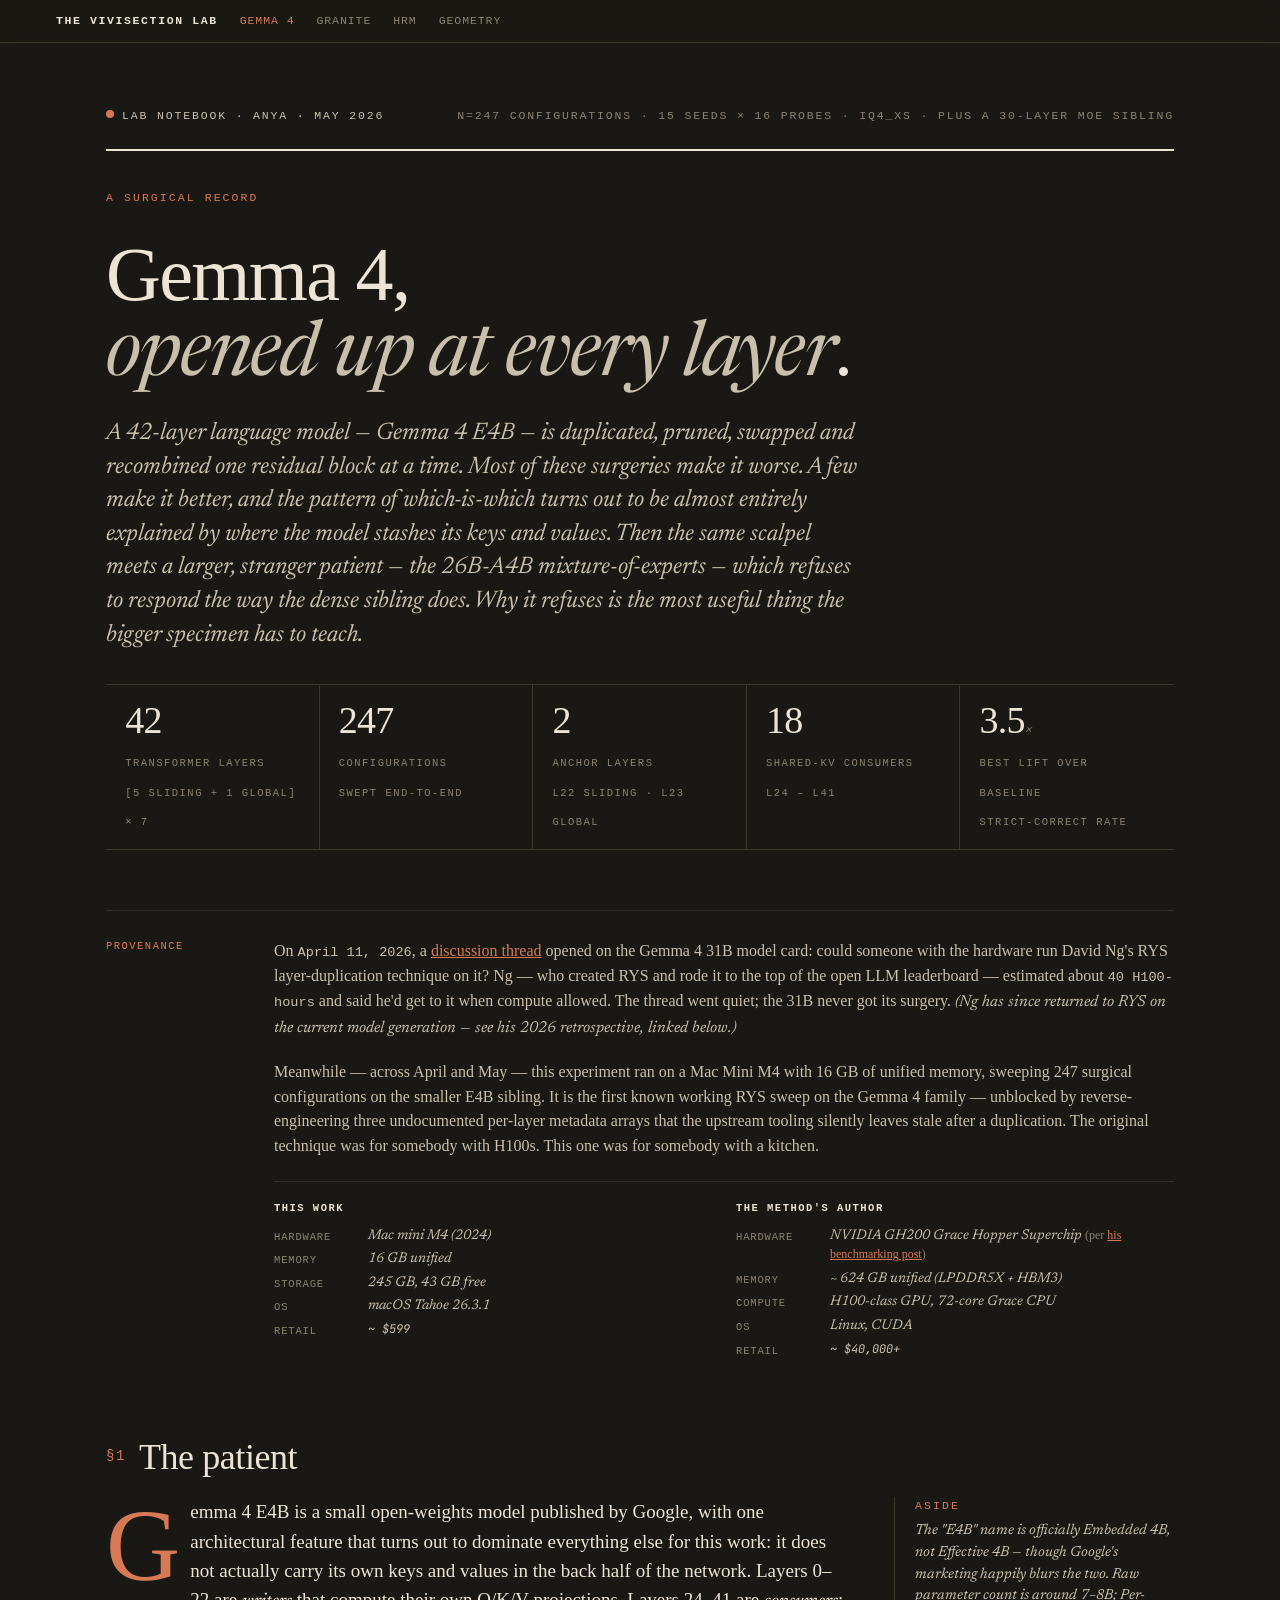
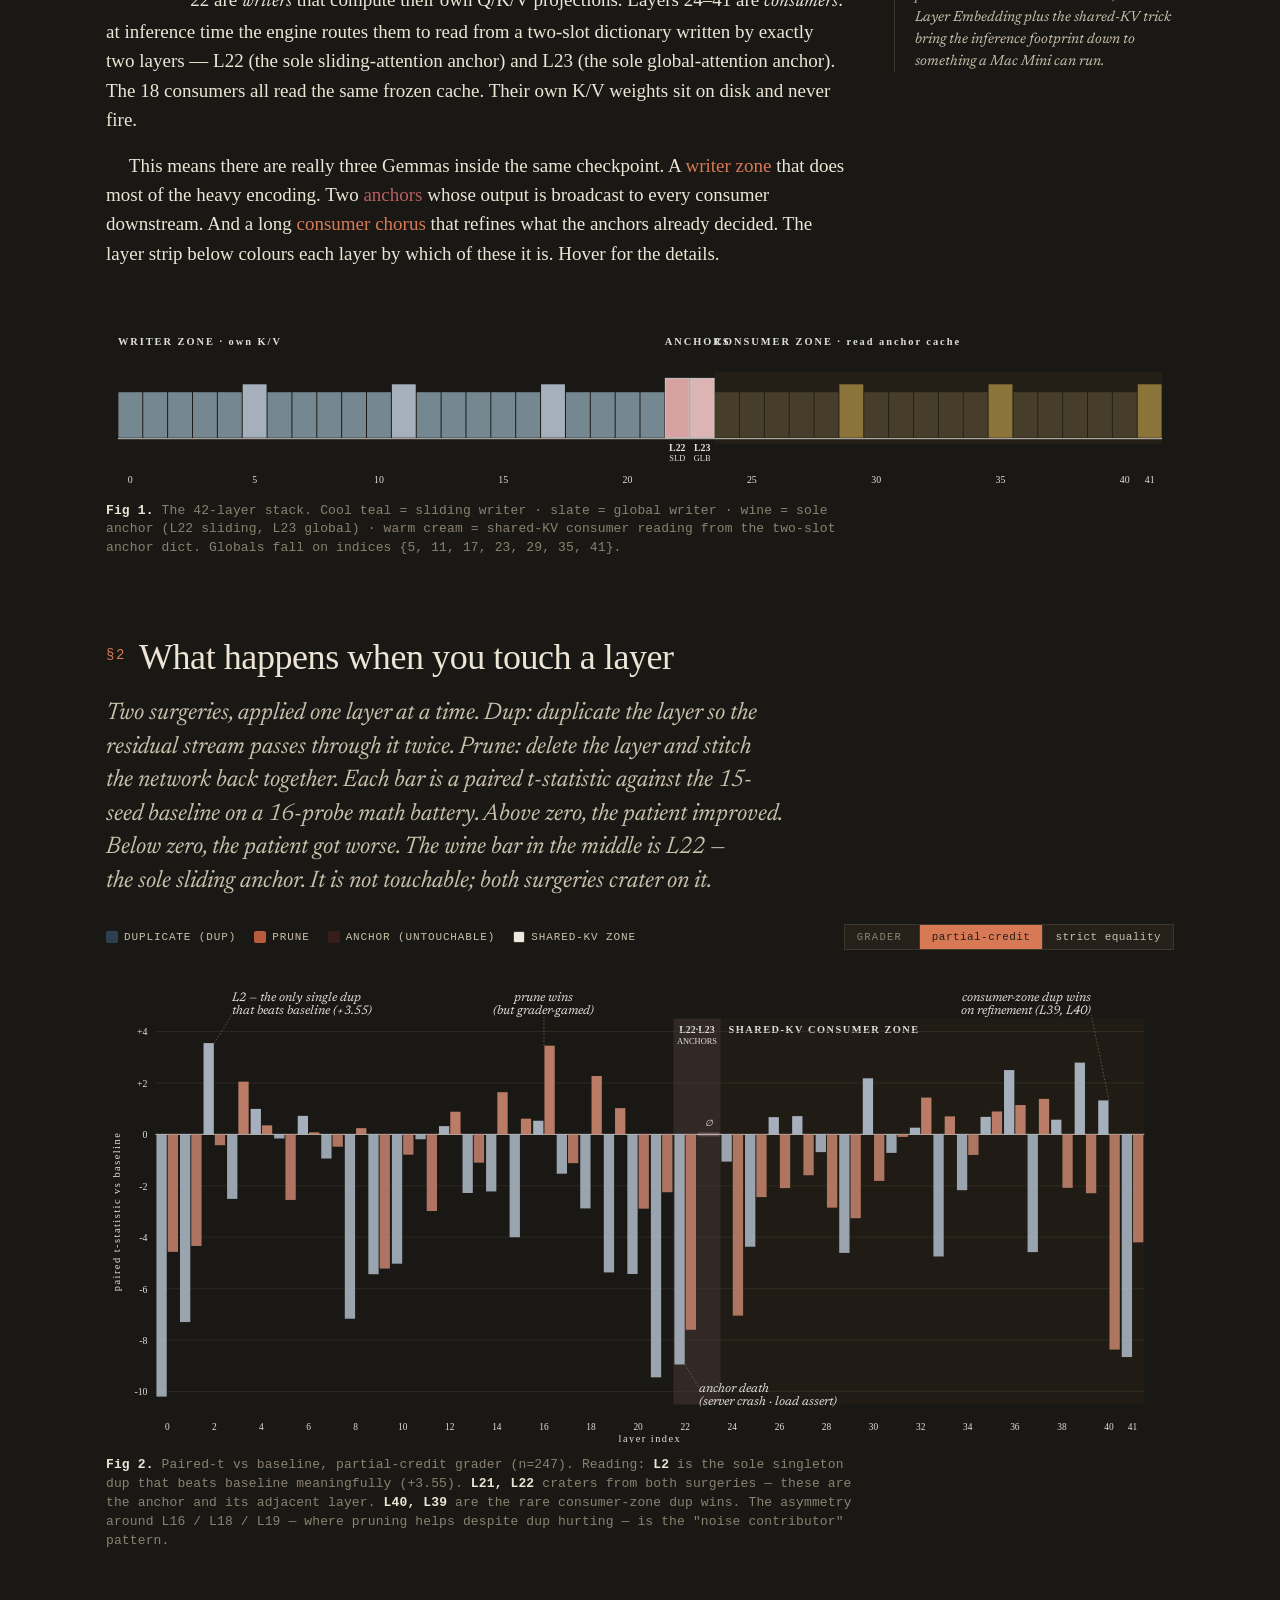
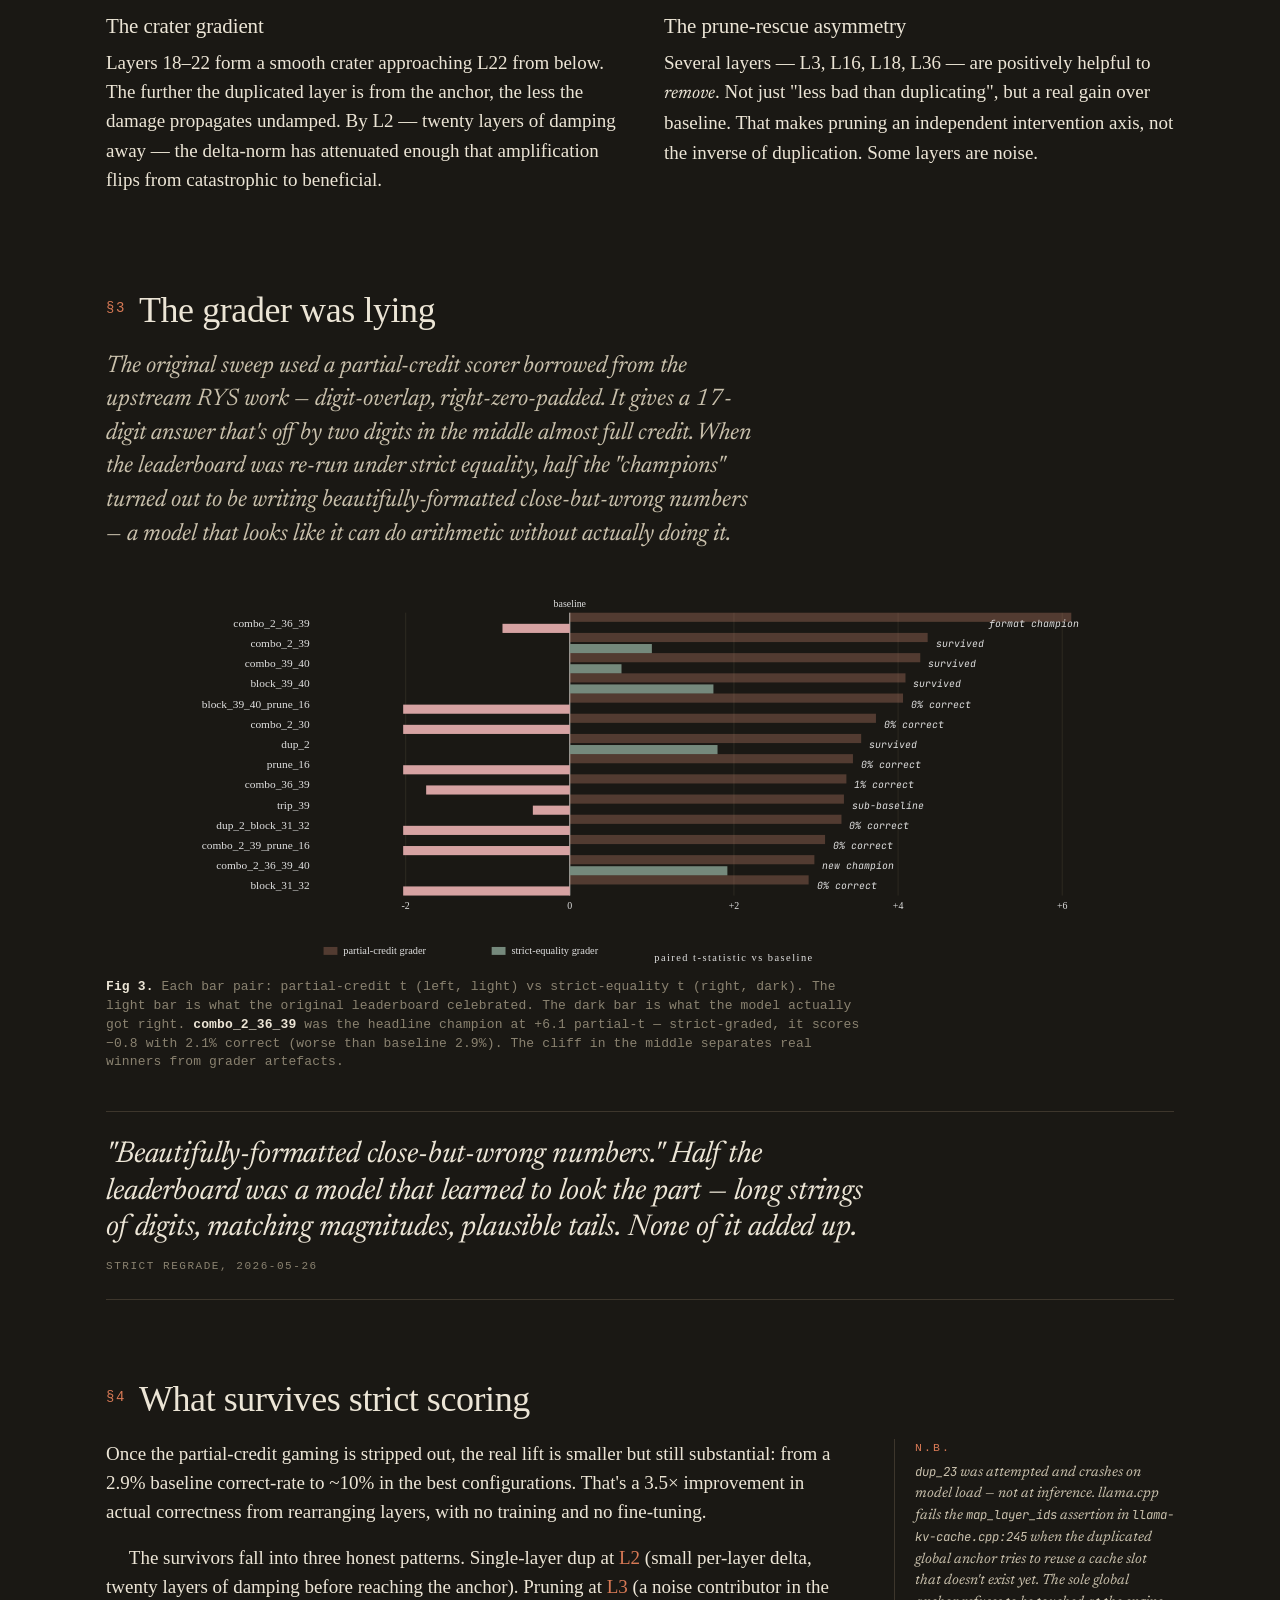
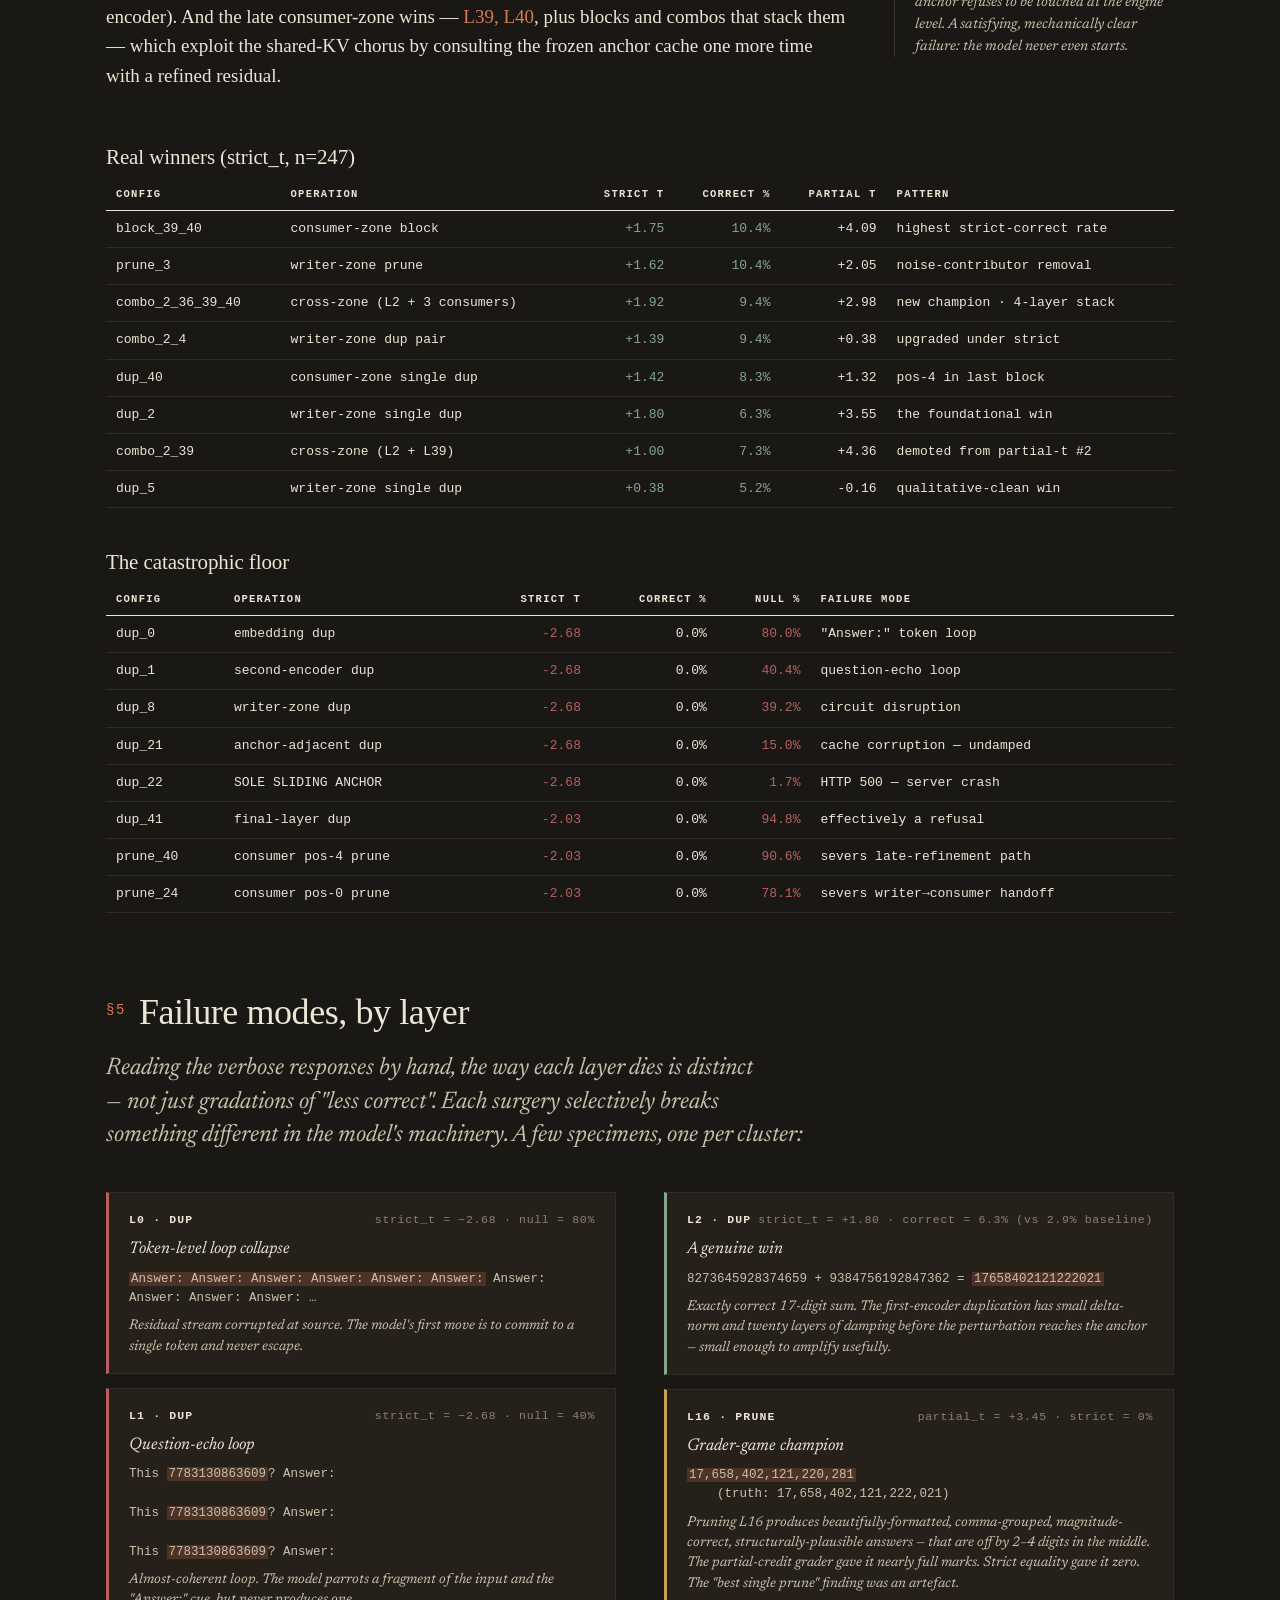
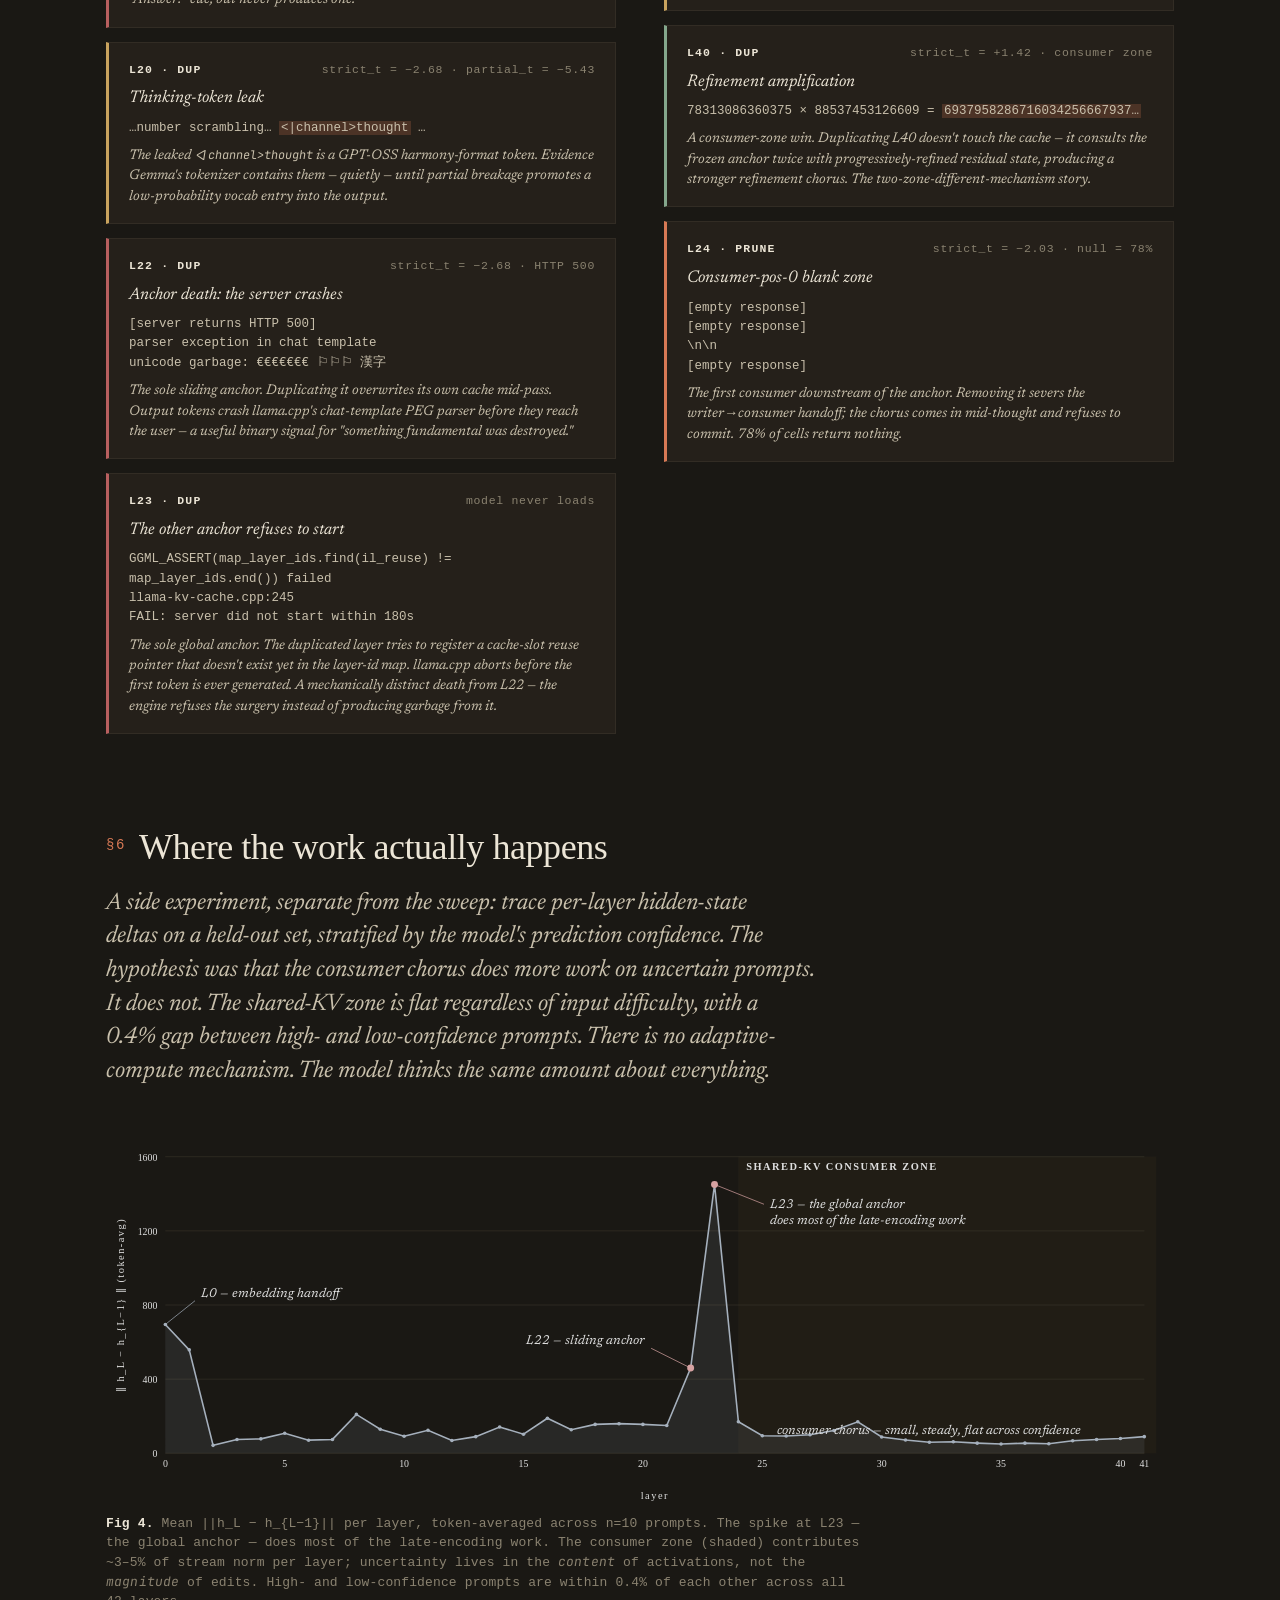
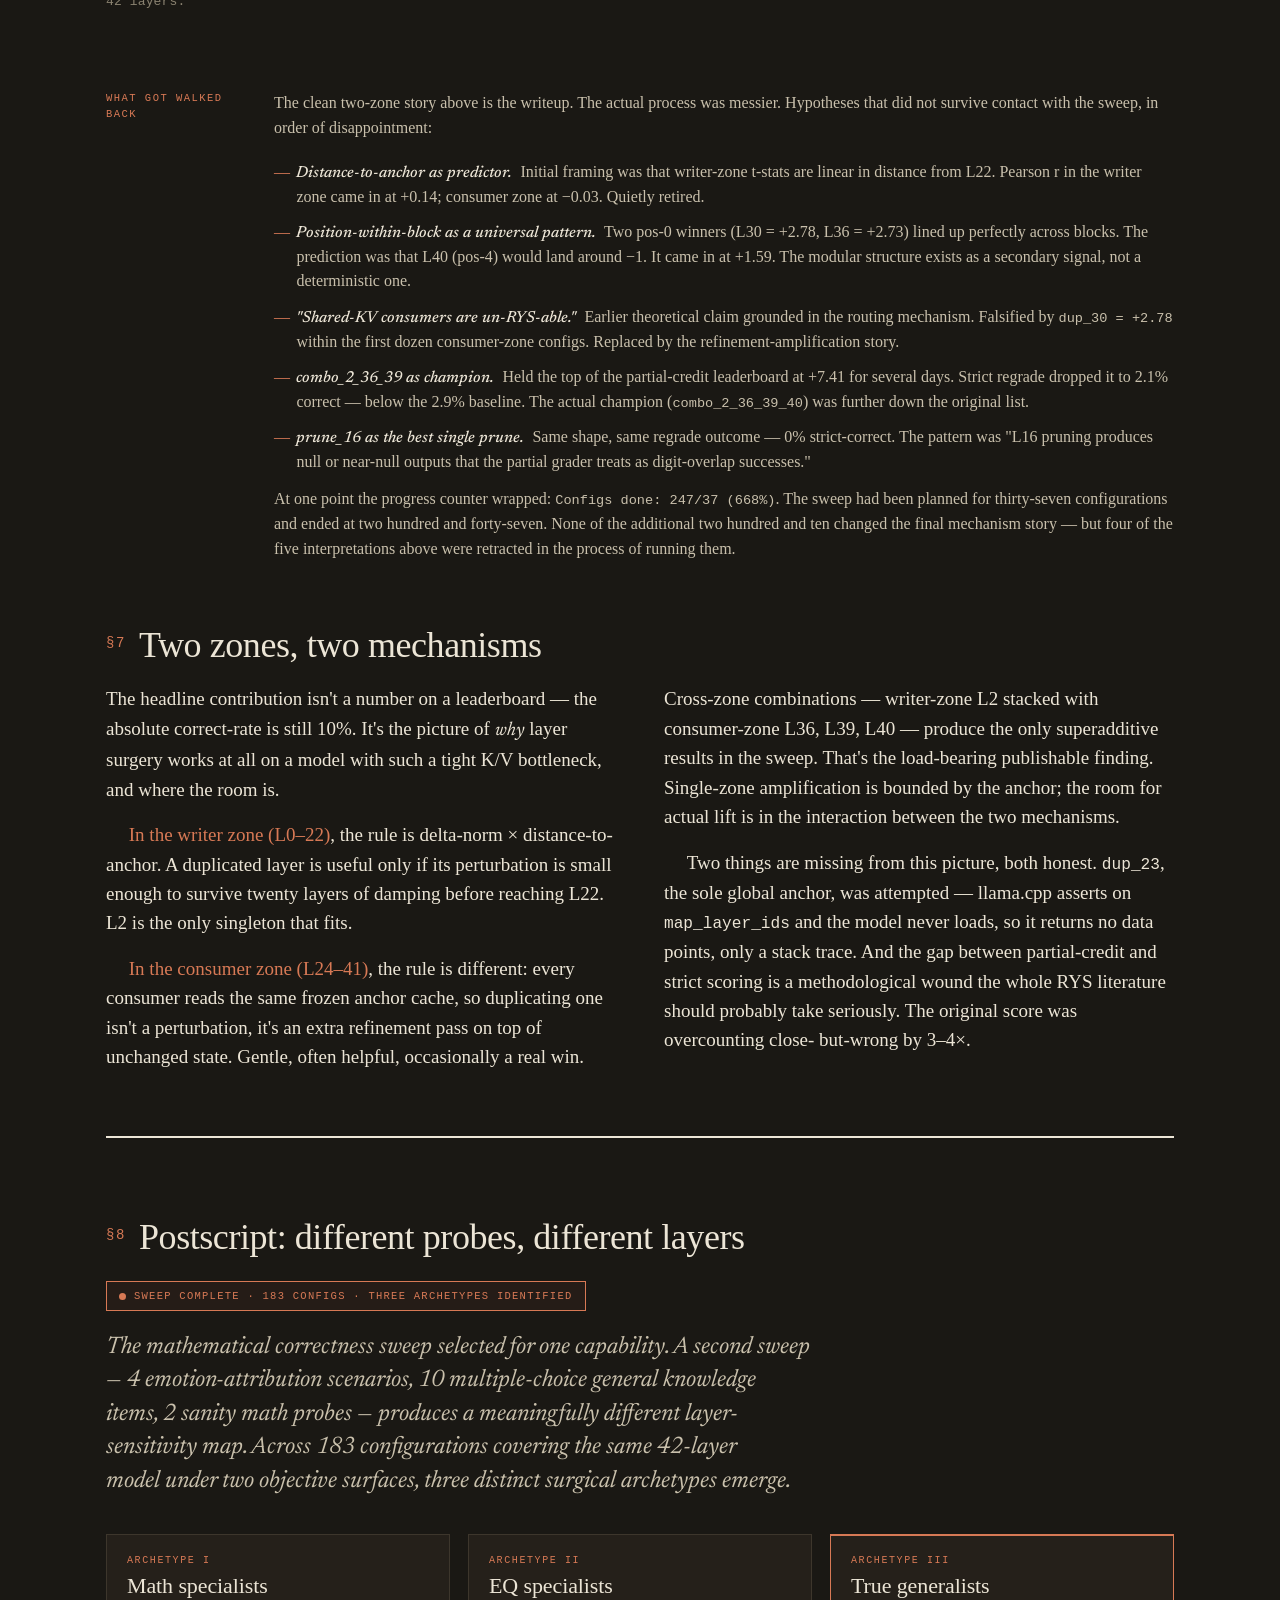
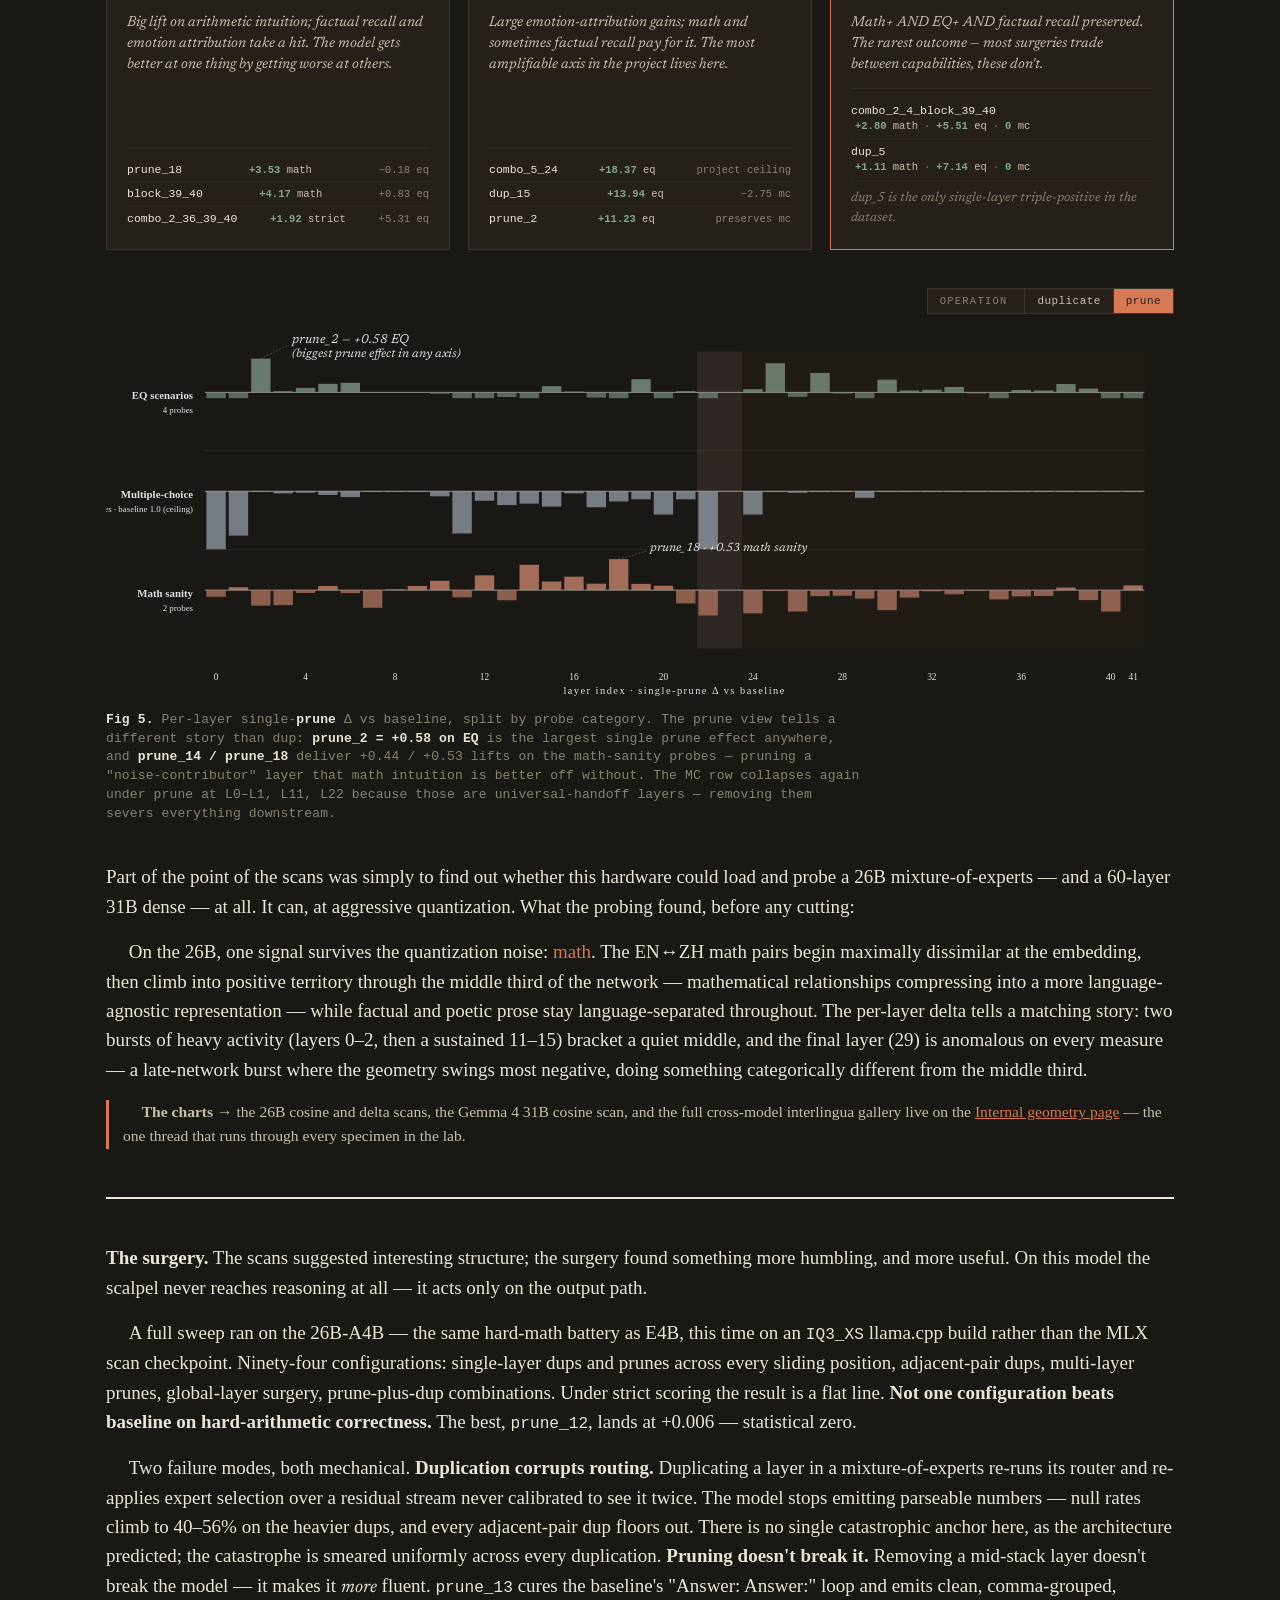
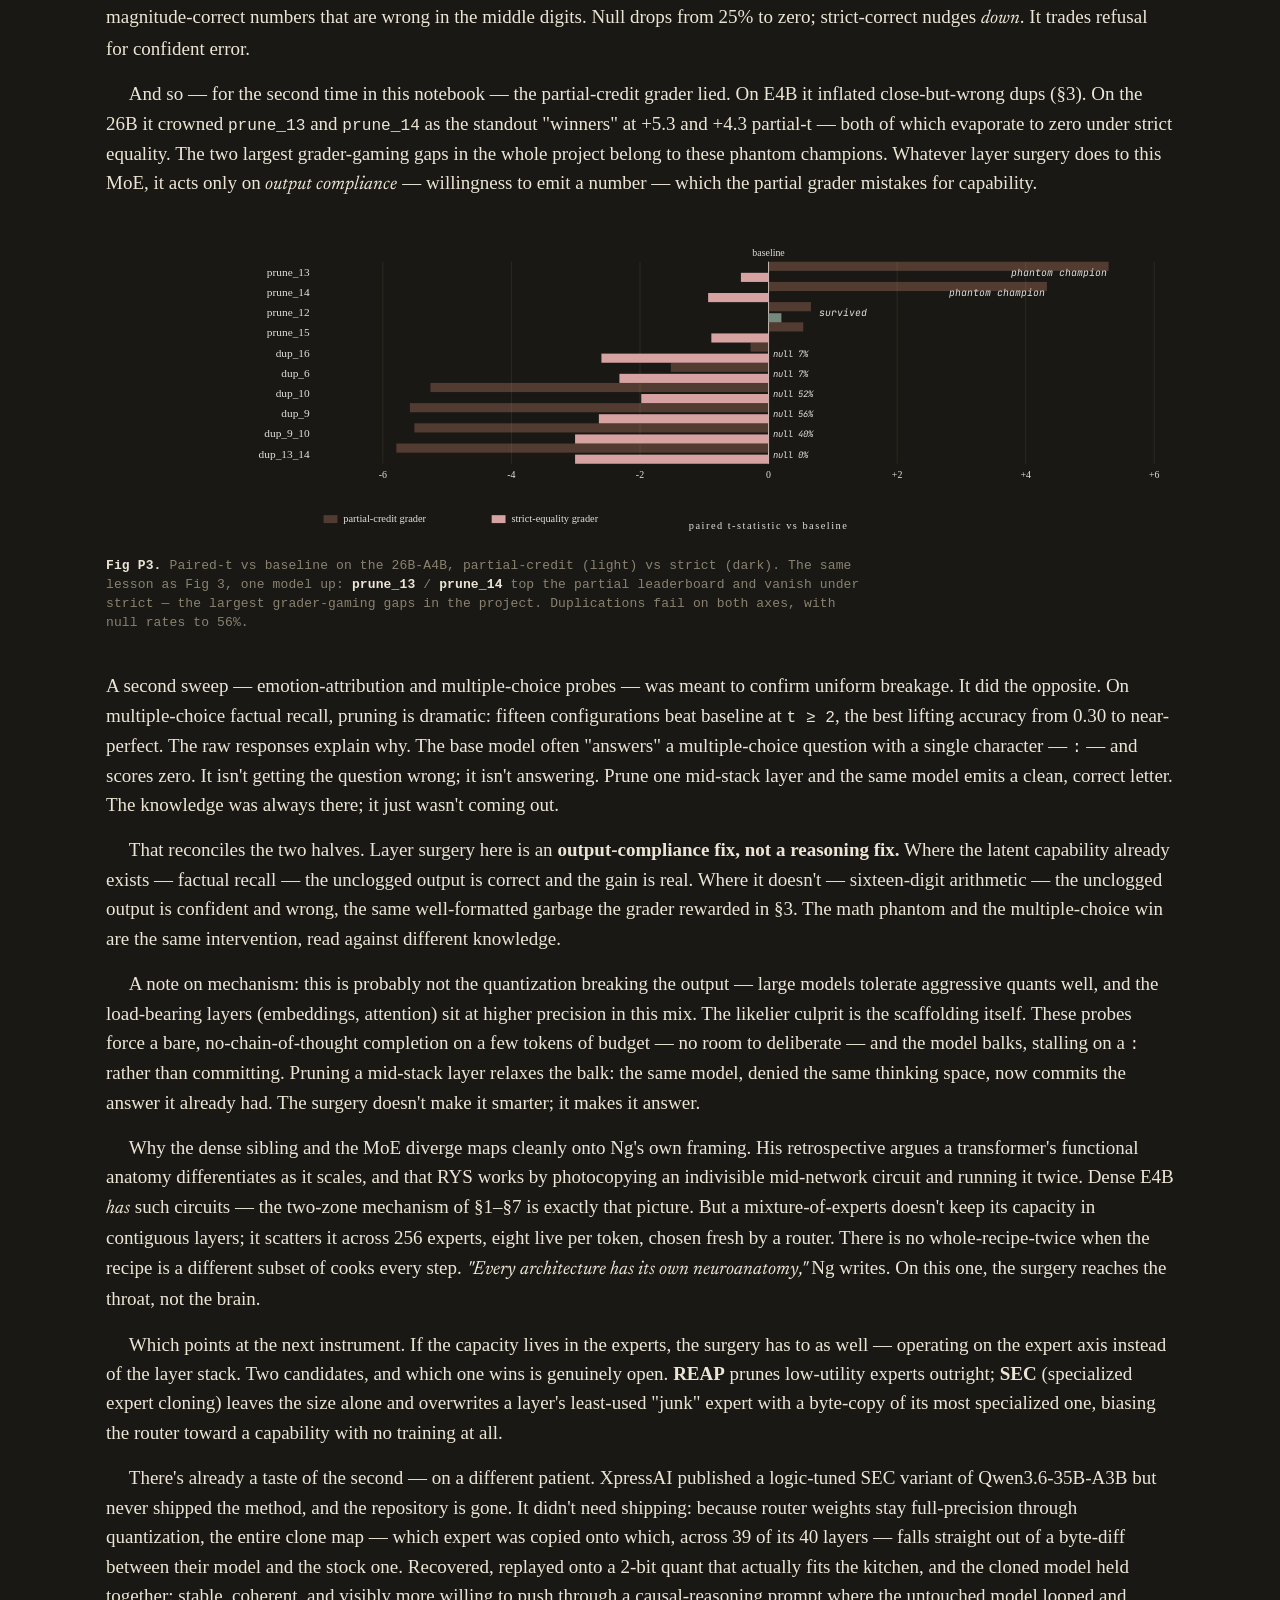
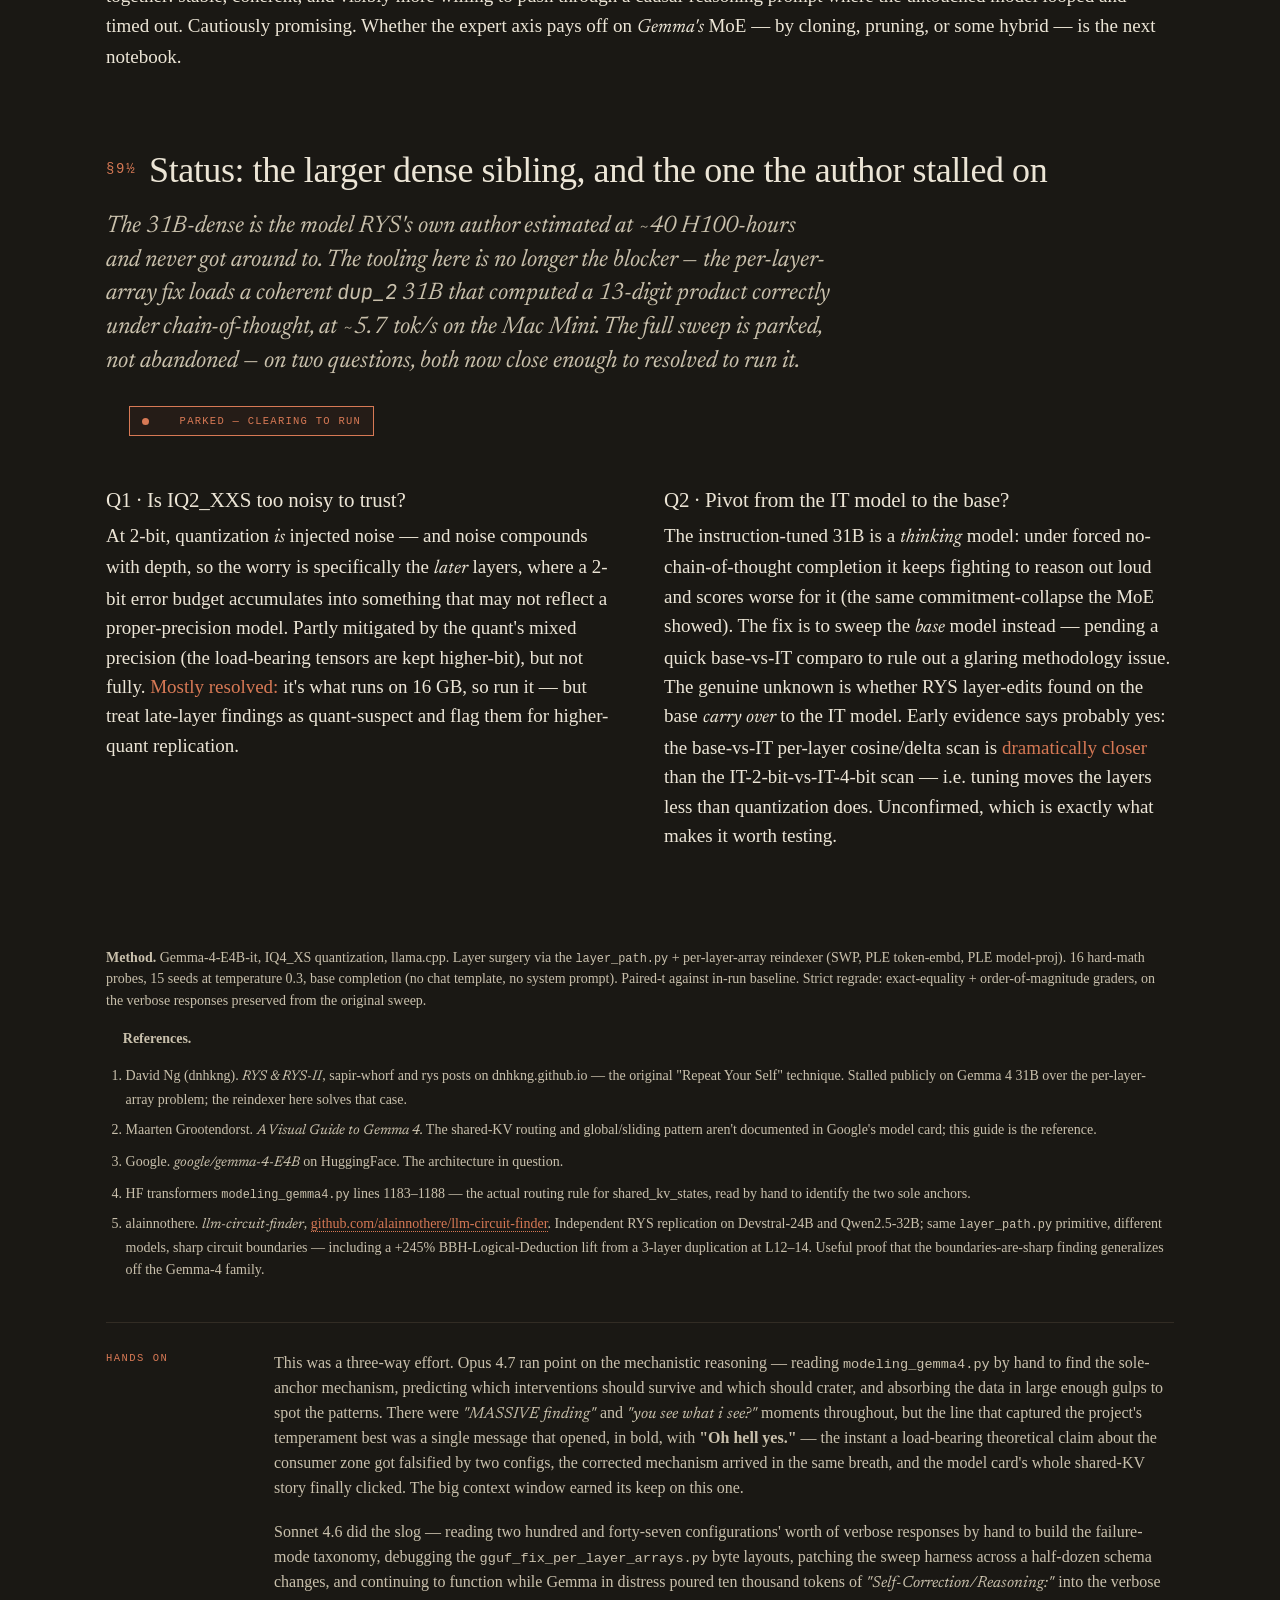
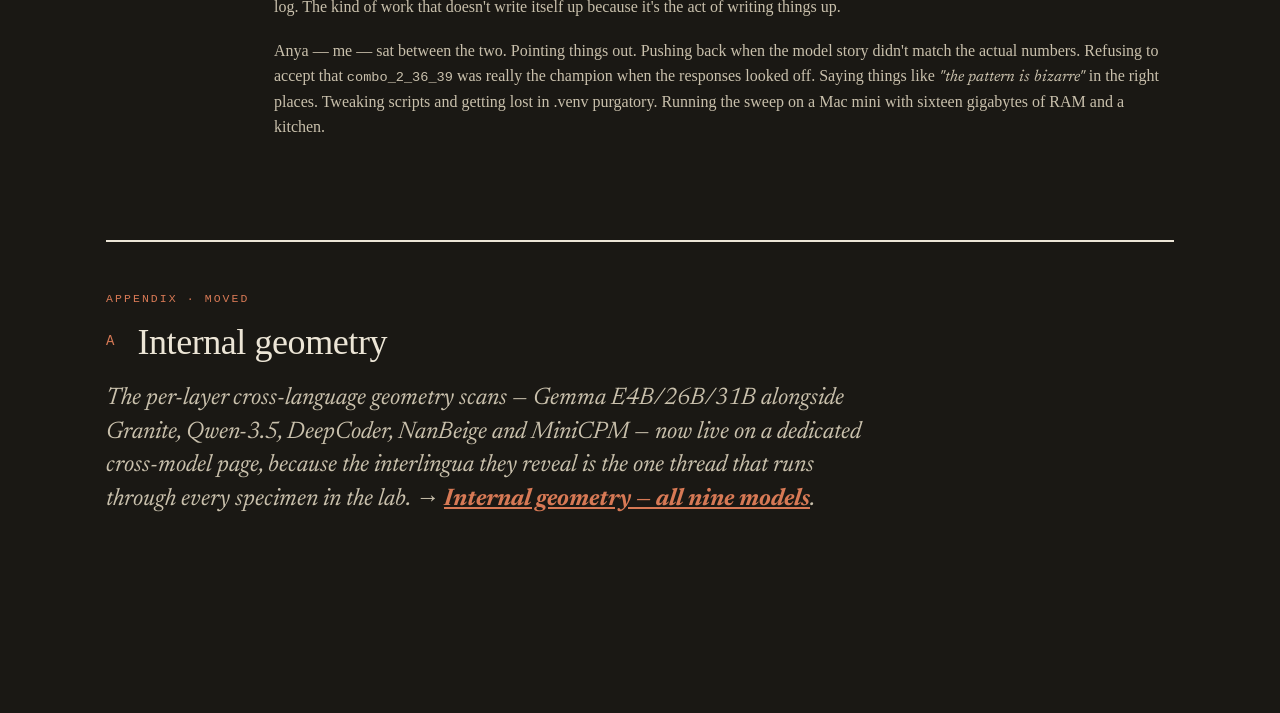
==== gemma.html @ 2574c901 "Gemma §9: rewrite the geometry beat as narrative + link (no dangling figures) The 26B/31B scan story" ====
<!doctype html>
<html lang="en">
<head>
<meta charset="utf-8">
<meta name="viewport" content="width=device-width, initial-scale=1">
<title>Gemma 4: A Surgical Record</title>
<link rel="preconnect" href="https://fonts.googleapis.com">
<link rel="preconnect" href="https://fonts.gstatic.com">
<link href="https://fonts.googleapis.com/css2?family=Newsreader:ital,opsz,wght@0,6..72,300;0,6..72,400;0,6..72,500;0,6..72,600;0,6..72,700;1,6..72,400;1,6..72,500&family=JetBrains+Mono:wght@400;500;600&display=swap" rel="stylesheet">
<script>window.__resources = {};</script>
<style>/* cyrillic-ext */
@font-face {
  font-family: 'JetBrains Mono';
  font-style: normal;
  font-weight: 400;
  font-display: swap;
  src: url("blob:https://an0nya.github.io/3efc2867-59d1-43d4-acd4-119a99fc3475") format('woff2');
  unicode-range: U+0460-052F, U+1C80-1C8A, U+20B4, U+2DE0-2DFF, U+A640-A69F, U+FE2E-FE2F;
}
/* cyrillic */
@font-face {
  font-family: 'JetBrains Mono';
  font-style: normal;
  font-weight: 400;
  font-display: swap;
  src: url("blob:https://an0nya.github.io/c49ddf21-33b3-404a-a468-f0fcc6bb3fad") format('woff2');
  unicode-range: U+0301, U+0400-045F, U+0490-0491, U+04B0-04B1, U+2116;
}
/* greek */
@font-face {
  font-family: 'JetBrains Mono';
  font-style: normal;
  font-weight: 400;
  font-display: swap;
  src: url("blob:https://an0nya.github.io/7a9c2ad2-5597-45cb-8916-2490f980fe91") format('woff2');
  unicode-range: U+0370-0377, U+037A-037F, U+0384-038A, U+038C, U+038E-03A1, U+03A3-03FF;
}
/* vietnamese */
@font-face {
  font-family: 'JetBrains Mono';
  font-style: normal;
  font-weight: 400;
  font-display: swap;
  src: url("blob:https://an0nya.github.io/f6fbb09d-5b73-41a7-bff2-fb21de75452f") format('woff2');
  unicode-range: U+0102-0103, U+0110-0111, U+0128-0129, U+0168-0169, U+01A0-01A1, U+01AF-01B0, U+0300-0301, U+0303-0304, U+0308-0309, U+0323, U+0329, U+1EA0-1EF9, U+20AB;
}
/* latin-ext */
@font-face {
  font-family: 'JetBrains Mono';
  font-style: normal;
  font-weight: 400;
  font-display: swap;
  src: url("blob:https://an0nya.github.io/a0e631d2-5f76-4073-9b68-19049328c8cd") format('woff2');
  unicode-range: U+0100-02BA, U+02BD-02C5, U+02C7-02CC, U+02CE-02D7, U+02DD-02FF, U+0304, U+0308, U+0329, U+1D00-1DBF, U+1E00-1E9F, U+1EF2-1EFF, U+2020, U+20A0-20AB, U+20AD-20C0, U+2113, U+2C60-2C7F, U+A720-A7FF;
}
/* latin */
@font-face {
  font-family: 'JetBrains Mono';
  font-style: normal;
  font-weight: 400;
  font-display: swap;
  src: url("blob:https://an0nya.github.io/2d08c1c9-ff2b-4239-8e0f-df2d85a04b2c") format('woff2');
  unicode-range: U+0000-00FF, U+0131, U+0152-0153, U+02BB-02BC, U+02C6, U+02DA, U+02DC, U+0304, U+0308, U+0329, U+2000-206F, U+20AC, U+2122, U+2191, U+2193, U+2212, U+2215, U+FEFF, U+FFFD;
}
/* cyrillic-ext */
@font-face {
  font-family: 'JetBrains Mono';
  font-style: normal;
  font-weight: 500;
  font-display: swap;
  src: url("blob:https://an0nya.github.io/3efc2867-59d1-43d4-acd4-119a99fc3475") format('woff2');
  unicode-range: U+0460-052F, U+1C80-1C8A, U+20B4, U+2DE0-2DFF, U+A640-A69F, U+FE2E-FE2F;
}
/* cyrillic */
@font-face {
  font-family: 'JetBrains Mono';
  font-style: normal;
  font-weight: 500;
  font-display: swap;
  src: url("blob:https://an0nya.github.io/c49ddf21-33b3-404a-a468-f0fcc6bb3fad") format('woff2');
  unicode-range: U+0301, U+0400-045F, U+0490-0491, U+04B0-04B1, U+2116;
}
/* greek */
@font-face {
  font-family: 'JetBrains Mono';
  font-style: normal;
  font-weight: 500;
  font-display: swap;
  src: url("blob:https://an0nya.github.io/7a9c2ad2-5597-45cb-8916-2490f980fe91") format('woff2');
  unicode-range: U+0370-0377, U+037A-037F, U+0384-038A, U+038C, U+038E-03A1, U+03A3-03FF;
}
/* vietnamese */
@font-face {
  font-family: 'JetBrains Mono';
  font-style: normal;
  font-weight: 500;
  font-display: swap;
  src: url("blob:https://an0nya.github.io/f6fbb09d-5b73-41a7-bff2-fb21de75452f") format('woff2');
  unicode-range: U+0102-0103, U+0110-0111, U+0128-0129, U+0168-0169, U+01A0-01A1, U+01AF-01B0, U+0300-0301, U+0303-0304, U+0308-0309, U+0323, U+0329, U+1EA0-1EF9, U+20AB;
}
/* latin-ext */
@font-face {
  font-family: 'JetBrains Mono';
  font-style: normal;
  font-weight: 500;
  font-display: swap;
  src: url("blob:https://an0nya.github.io/a0e631d2-5f76-4073-9b68-19049328c8cd") format('woff2');
  unicode-range: U+0100-02BA, U+02BD-02C5, U+02C7-02CC, U+02CE-02D7, U+02DD-02FF, U+0304, U+0308, U+0329, U+1D00-1DBF, U+1E00-1E9F, U+1EF2-1EFF, U+2020, U+20A0-20AB, U+20AD-20C0, U+2113, U+2C60-2C7F, U+A720-A7FF;
}
/* latin */
@font-face {
  font-family: 'JetBrains Mono';
  font-style: normal;
  font-weight: 500;
  font-display: swap;
  src: url("blob:https://an0nya.github.io/2d08c1c9-ff2b-4239-8e0f-df2d85a04b2c") format('woff2');
  unicode-range: U+0000-00FF, U+0131, U+0152-0153, U+02BB-02BC, U+02C6, U+02DA, U+02DC, U+0304, U+0308, U+0329, U+2000-206F, U+20AC, U+2122, U+2191, U+2193, U+2212, U+2215, U+FEFF, U+FFFD;
}
/* cyrillic-ext */
@font-face {
  font-family: 'JetBrains Mono';
  font-style: normal;
  font-weight: 600;
  font-display: swap;
  src: url("blob:https://an0nya.github.io/3efc2867-59d1-43d4-acd4-119a99fc3475") format('woff2');
  unicode-range: U+0460-052F, U+1C80-1C8A, U+20B4, U+2DE0-2DFF, U+A640-A69F, U+FE2E-FE2F;
}
/* cyrillic */
@font-face {
  font-family: 'JetBrains Mono';
  font-style: normal;
  font-weight: 600;
  font-display: swap;
  src: url("blob:https://an0nya.github.io/c49ddf21-33b3-404a-a468-f0fcc6bb3fad") format('woff2');
  unicode-range: U+0301, U+0400-045F, U+0490-0491, U+04B0-04B1, U+2116;
}
/* greek */
@font-face {
  font-family: 'JetBrains Mono';
  font-style: normal;
  font-weight: 600;
  font-display: swap;
  src: url("blob:https://an0nya.github.io/7a9c2ad2-5597-45cb-8916-2490f980fe91") format('woff2');
  unicode-range: U+0370-0377, U+037A-037F, U+0384-038A, U+038C, U+038E-03A1, U+03A3-03FF;
}
/* vietnamese */
@font-face {
  font-family: 'JetBrains Mono';
  font-style: normal;
  font-weight: 600;
  font-display: swap;
  src: url("blob:https://an0nya.github.io/f6fbb09d-5b73-41a7-bff2-fb21de75452f") format('woff2');
  unicode-range: U+0102-0103, U+0110-0111, U+0128-0129, U+0168-0169, U+01A0-01A1, U+01AF-01B0, U+0300-0301, U+0303-0304, U+0308-0309, U+0323, U+0329, U+1EA0-1EF9, U+20AB;
}
/* latin-ext */
@font-face {
  font-family: 'JetBrains Mono';
  font-style: normal;
  font-weight: 600;
  font-display: swap;
  src: url("blob:https://an0nya.github.io/a0e631d2-5f76-4073-9b68-19049328c8cd") format('woff2');
  unicode-range: U+0100-02BA, U+02BD-02C5, U+02C7-02CC, U+02CE-02D7, U+02DD-02FF, U+0304, U+0308, U+0329, U+1D00-1DBF, U+1E00-1E9F, U+1EF2-1EFF, U+2020, U+20A0-20AB, U+20AD-20C0, U+2113, U+2C60-2C7F, U+A720-A7FF;
}
/* latin */
@font-face {
  font-family: 'JetBrains Mono';
  font-style: normal;
  font-weight: 600;
  font-display: swap;
  src: url("blob:https://an0nya.github.io/2d08c1c9-ff2b-4239-8e0f-df2d85a04b2c") format('woff2');
  unicode-range: U+0000-00FF, U+0131, U+0152-0153, U+02BB-02BC, U+02C6, U+02DA, U+02DC, U+0304, U+0308, U+0329, U+2000-206F, U+20AC, U+2122, U+2191, U+2193, U+2212, U+2215, U+FEFF, U+FFFD;
}
/* vietnamese */
@font-face {
  font-family: 'Newsreader';
  font-style: italic;
  font-weight: 400;
  font-display: swap;
  src: url("blob:https://an0nya.github.io/40988b67-6839-439c-b3b8-2eb8a8223c6f") format('woff2');
  unicode-range: U+0102-0103, U+0110-0111, U+0128-0129, U+0168-0169, U+01A0-01A1, U+01AF-01B0, U+0300-0301, U+0303-0304, U+0308-0309, U+0323, U+0329, U+1EA0-1EF9, U+20AB;
}
/* latin-ext */
@font-face {
  font-family: 'Newsreader';
  font-style: italic;
  font-weight: 400;
  font-display: swap;
  src: url("blob:https://an0nya.github.io/d69a3709-ae14-4bb3-8ce1-c8c5c0fbb0d1") format('woff2');
  unicode-range: U+0100-02BA, U+02BD-02C5, U+02C7-02CC, U+02CE-02D7, U+02DD-02FF, U+0304, U+0308, U+0329, U+1D00-1DBF, U+1E00-1E9F, U+1EF2-1EFF, U+2020, U+20A0-20AB, U+20AD-20C0, U+2113, U+2C60-2C7F, U+A720-A7FF;
}
/* latin */
@font-face {
  font-family: 'Newsreader';
  font-style: italic;
  font-weight: 400;
  font-display: swap;
  src: url("blob:https://an0nya.github.io/8811ca2e-cd16-46a7-bfc7-f46b3bd055c1") format('woff2');
  unicode-range: U+0000-00FF, U+0131, U+0152-0153, U+02BB-02BC, U+02C6, U+02DA, U+02DC, U+0304, U+0308, U+0329, U+2000-206F, U+20AC, U+2122, U+2191, U+2193, U+2212, U+2215, U+FEFF, U+FFFD;
}
/* vietnamese */
@font-face {
  font-family: 'Newsreader';
  font-style: italic;
  font-weight: 500;
  font-display: swap;
  src: url("blob:https://an0nya.github.io/40988b67-6839-439c-b3b8-2eb8a8223c6f") format('woff2');
  unicode-range: U+0102-0103, U+0110-0111, U+0128-0129, U+0168-0169, U+01A0-01A1, U+01AF-01B0, U+0300-0301, U+0303-0304, U+0308-0309, U+0323, U+0329, U+1EA0-1EF9, U+20AB;
}
/* latin-ext */
@font-face {
  font-family: 'Newsreader';
  font-style: italic;
  font-weight: 500;
  font-display: swap;
  src: url("blob:https://an0nya.github.io/d69a3709-ae14-4bb3-8ce1-c8c5c0fbb0d1") format('woff2');
  unicode-range: U+0100-02BA, U+02BD-02C5, U+02C7-02CC, U+02CE-02D7, U+02DD-02FF, U+0304, U+0308, U+0329, U+1D00-1DBF, U+1E00-1E9F, U+1EF2-1EFF, U+2020, U+20A0-20AB, U+20AD-20C0, U+2113, U+2C60-2C7F, U+A720-A7FF;
}
/* latin */
@font-face {
  font-family: 'Newsreader';
  font-style: italic;
  font-weight: 500;
  font-display: swap;
  src: url("blob:https://an0nya.github.io/8811ca2e-cd16-46a7-bfc7-f46b3bd055c1") format('woff2');
  unicode-range: U+0000-00FF, U+0131, U+0152-0153, U+02BB-02BC, U+02C6, U+02DA, U+02DC, U+0304, U+0308, U+0329, U+2000-206F, U+20AC, U+2122, U+2191, U+2193, U+2212, U+2215, U+FEFF, U+FFFD;
}
/* vietnamese */
@font-face {
  font-family: 'Newsreader';
  font-style: normal;
  font-weight: 300;
  font-display: swap;
  src: url("blob:https://an0nya.github.io/97dcbaa7-1cff-493e-96b4-11d20bf530b3") format('woff2');
  unicode-range: U+0102-0103, U+0110-0111, U+0128-0129, U+0168-0169, U+01A0-01A1, U+01AF-01B0, U+0300-0301, U+0303-0304, U+0308-0309, U+0323, U+0329, U+1EA0-1EF9, U+20AB;
}
/* latin-ext */
@font-face {
  font-family: 'Newsreader';
  font-style: normal;
  font-weight: 300;
  font-display: swap;
  src: url("blob:https://an0nya.github.io/5893894e-2a32-461f-8cf1-1edabd4198a8") format('woff2');
  unicode-range: U+0100-02BA, U+02BD-02C5, U+02C7-02CC, U+02CE-02D7, U+02DD-02FF, U+0304, U+0308, U+0329, U+1D00-1DBF, U+1E00-1E9F, U+1EF2-1EFF, U+2020, U+20A0-20AB, U+20AD-20C0, U+2113, U+2C60-2C7F, U+A720-A7FF;
}
/* latin */
@font-face {
  font-family: 'Newsreader';
  font-style: normal;
  font-weight: 300;
  font-display: swap;
  src: url("blob:https://an0nya.github.io/ce61a8d1-d02a-4771-b5a6-6e6fe0a85663") format('woff2');
  unicode-range: U+0000-00FF, U+0131, U+0152-0153, U+02BB-02BC, U+02C6, U+02DA, U+02DC, U+0304, U+0308, U+0329, U+2000-206F, U+20AC, U+2122, U+2191, U+2193, U+2212, U+2215, U+FEFF, U+FFFD;
}
/* vietnamese */
@font-face {
  font-family: 'Newsreader';
  font-style: normal;
  font-weight: 400;
  font-display: swap;
  src: url("blob:https://an0nya.github.io/97dcbaa7-1cff-493e-96b4-11d20bf530b3") format('woff2');
  unicode-range: U+0102-0103, U+0110-0111, U+0128-0129, U+0168-0169, U+01A0-01A1, U+01AF-01B0, U+0300-0301, U+0303-0304, U+0308-0309, U+0323, U+0329, U+1EA0-1EF9, U+20AB;
}
/* latin-ext */
@font-face {
  font-family: 'Newsreader';
  font-style: normal;
  font-weight: 400;
  font-display: swap;
  src: url("blob:https://an0nya.github.io/5893894e-2a32-461f-8cf1-1edabd4198a8") format('woff2');
  unicode-range: U+0100-02BA, U+02BD-02C5, U+02C7-02CC, U+02CE-02D7, U+02DD-02FF, U+0304, U+0308, U+0329, U+1D00-1DBF, U+1E00-1E9F, U+1EF2-1EFF, U+2020, U+20A0-20AB, U+20AD-20C0, U+2113, U+2C60-2C7F, U+A720-A7FF;
}
/* latin */
@font-face {
  font-family: 'Newsreader';
  font-style: normal;
  font-weight: 400;
  font-display: swap;
  src: url("blob:https://an0nya.github.io/ce61a8d1-d02a-4771-b5a6-6e6fe0a85663") format('woff2');
  unicode-range: U+0000-00FF, U+0131, U+0152-0153, U+02BB-02BC, U+02C6, U+02DA, U+02DC, U+0304, U+0308, U+0329, U+2000-206F, U+20AC, U+2122, U+2191, U+2193, U+2212, U+2215, U+FEFF, U+FFFD;
}
/* vietnamese */
@font-face {
  font-family: 'Newsreader';
  font-style: normal;
  font-weight: 500;
  font-display: swap;
  src: url("blob:https://an0nya.github.io/97dcbaa7-1cff-493e-96b4-11d20bf530b3") format('woff2');
  unicode-range: U+0102-0103, U+0110-0111, U+0128-0129, U+0168-0169, U+01A0-01A1, U+01AF-01B0, U+0300-0301, U+0303-0304, U+0308-0309, U+0323, U+0329, U+1EA0-1EF9, U+20AB;
}
/* latin-ext */
@font-face {
  font-family: 'Newsreader';
  font-style: normal;
  font-weight: 500;
  font-display: swap;
  src: url("blob:https://an0nya.github.io/5893894e-2a32-461f-8cf1-1edabd4198a8") format('woff2');
  unicode-range: U+0100-02BA, U+02BD-02C5, U+02C7-02CC, U+02CE-02D7, U+02DD-02FF, U+0304, U+0308, U+0329, U+1D00-1DBF, U+1E00-1E9F, U+1EF2-1EFF, U+2020, U+20A0-20AB, U+20AD-20C0, U+2113, U+2C60-2C7F, U+A720-A7FF;
}
/* latin */
@font-face {
  font-family: 'Newsreader';
  font-style: normal;
  font-weight: 500;
  font-display: swap;
  src: url("blob:https://an0nya.github.io/ce61a8d1-d02a-4771-b5a6-6e6fe0a85663") format('woff2');
  unicode-range: U+0000-00FF, U+0131, U+0152-0153, U+02BB-02BC, U+02C6, U+02DA, U+02DC, U+0304, U+0308, U+0329, U+2000-206F, U+20AC, U+2122, U+2191, U+2193, U+2212, U+2215, U+FEFF, U+FFFD;
}
/* vietnamese */
@font-face {
  font-family: 'Newsreader';
  font-style: normal;
  font-weight: 600;
  font-display: swap;
  src: url("blob:https://an0nya.github.io/97dcbaa7-1cff-493e-96b4-11d20bf530b3") format('woff2');
  unicode-range: U+0102-0103, U+0110-0111, U+0128-0129, U+0168-0169, U+01A0-01A1, U+01AF-01B0, U+0300-0301, U+0303-0304, U+0308-0309, U+0323, U+0329, U+1EA0-1EF9, U+20AB;
}
/* latin-ext */
@font-face {
  font-family: 'Newsreader';
  font-style: normal;
  font-weight: 600;
  font-display: swap;
  src: url("blob:https://an0nya.github.io/5893894e-2a32-461f-8cf1-1edabd4198a8") format('woff2');
  unicode-range: U+0100-02BA, U+02BD-02C5, U+02C7-02CC, U+02CE-02D7, U+02DD-02FF, U+0304, U+0308, U+0329, U+1D00-1DBF, U+1E00-1E9F, U+1EF2-1EFF, U+2020, U+20A0-20AB, U+20AD-20C0, U+2113, U+2C60-2C7F, U+A720-A7FF;
}
/* latin */
@font-face {
  font-family: 'Newsreader';
  font-style: normal;
  font-weight: 600;
  font-display: swap;
  src: url("blob:https://an0nya.github.io/ce61a8d1-d02a-4771-b5a6-6e6fe0a85663") format('woff2');
  unicode-range: U+0000-00FF, U+0131, U+0152-0153, U+02BB-02BC, U+02C6, U+02DA, U+02DC, U+0304, U+0308, U+0329, U+2000-206F, U+20AC, U+2122, U+2191, U+2193, U+2212, U+2215, U+FEFF, U+FFFD;
}
/* vietnamese */
@font-face {
  font-family: 'Newsreader';
  font-style: normal;
  font-weight: 700;
  font-display: swap;
  src: url("blob:https://an0nya.github.io/97dcbaa7-1cff-493e-96b4-11d20bf530b3") format('woff2');
  unicode-range: U+0102-0103, U+0110-0111, U+0128-0129, U+0168-0169, U+01A0-01A1, U+01AF-01B0, U+0300-0301, U+0303-0304, U+0308-0309, U+0323, U+0329, U+1EA0-1EF9, U+20AB;
}
/* latin-ext */
@font-face {
  font-family: 'Newsreader';
  font-style: normal;
  font-weight: 700;
  font-display: swap;
  src: url("blob:https://an0nya.github.io/5893894e-2a32-461f-8cf1-1edabd4198a8") format('woff2');
  unicode-range: U+0100-02BA, U+02BD-02C5, U+02C7-02CC, U+02CE-02D7, U+02DD-02FF, U+0304, U+0308, U+0329, U+1D00-1DBF, U+1E00-1E9F, U+1EF2-1EFF, U+2020, U+20A0-20AB, U+20AD-20C0, U+2113, U+2C60-2C7F, U+A720-A7FF;
}
/* latin */
@font-face {
  font-family: 'Newsreader';
  font-style: normal;
  font-weight: 700;
  font-display: swap;
  src: url("blob:https://an0nya.github.io/ce61a8d1-d02a-4771-b5a6-6e6fe0a85663") format('woff2');
  unicode-range: U+0000-00FF, U+0131, U+0152-0153, U+02BB-02BC, U+02C6, U+02DA, U+02DC, U+0304, U+0308, U+0329, U+2000-206F, U+20AC, U+2122, U+2191, U+2193, U+2212, U+2215, U+FEFF, U+FFFD;
}
</style>
<style>
:root {
  --bg:        #EFEAE0;
  --bg-2:      #E7E1D4;
  --paper:     #F6F2E9;
  --ink:       #221E18;
  --ink-2:     #443D31;
  --muted:     #7C7466;
  --rule:      #C7BDA9;
  --rule-2:    #D9D1BE;
  --terracotta:#B85C3D;
  --sage:      #5C7A66;
  --wine:      #7A2E2E;
  --slate:     #2F3F52;
  --gold:      #A6852E;
  --shadow:    rgba(34,30,24,0.06);
}
* { box-sizing: border-box; }
html, body { margin: 0; padding: 0; background: var(--bg); color: var(--ink); }
body {
  font-family: 'Newsreader', Georgia, serif;
  font-weight: 400;
  font-size: 19px;
  line-height: 1.55;
  font-feature-settings: "onum" 1, "kern" 1;
  -webkit-font-smoothing: antialiased;
}
.mono { font-family: 'JetBrains Mono', ui-monospace, monospace; font-size: 0.85em; }
.small { font-size: 0.82em; }
.tiny { font-size: 0.74em; letter-spacing: 0.02em; }
.muted { color: var(--muted); }
.kicker {
  font-family: 'JetBrains Mono', monospace;
  font-size: 11.5px;
  font-weight: 500;
  letter-spacing: 0.18em;
  text-transform: uppercase;
  color: var(--terracotta);
}
.rule { height: 1px; background: var(--rule); margin: 1.6rem 0; }
.rule-tight { height: 1px; background: var(--rule-2); margin: 0.7rem 0; }
.thick-rule { height: 2px; background: var(--ink); margin: 1.2rem 0; }

main { max-width: 1180px; margin: 0 auto; padding: 64px 56px 120px; }
section { margin: 80px 0; }
h1 {
  font-family: 'Newsreader', serif;
  font-weight: 500;
  font-size: 76px;
  line-height: 0.98;
  letter-spacing: -0.022em;
  margin: 0.4em 0 0.3em;
  font-feature-settings: "onum" 1;
  text-wrap: balance;
}
h1 em { font-style: italic; font-weight: 400; color: var(--ink-2); }
h2 {
  font-family: 'Newsreader', serif;
  font-weight: 500;
  font-size: 36px;
  line-height: 1.1;
  letter-spacing: -0.012em;
  margin: 0 0 1.2rem;
  text-wrap: balance;
}
h2 .num {
  font-family: 'JetBrains Mono', monospace;
  font-size: 14px;
  font-weight: 500;
  color: var(--terracotta);
  letter-spacing: 0.12em;
  vertical-align: 0.7em;
  margin-right: 0.8rem;
}
h3 {
  font-family: 'Newsreader', serif;
  font-weight: 500;
  font-size: 21px;
  line-height: 1.2;
  margin: 1.6rem 0 0.5rem;
  letter-spacing: -0.005em;
}
.dek {
  font-family: 'Newsreader', serif;
  font-style: italic;
  font-size: 24px;
  line-height: 1.4;
  color: var(--ink-2);
  max-width: 760px;
  margin: 0 0 1.6rem;
  text-wrap: balance;
}
.dropcap::first-letter {
  font-family: 'Newsreader', serif;
  font-weight: 500;
  font-size: 5.4em;
  line-height: 0.86;
  float: left;
  padding: 0.05em 0.1em 0 0;
  color: var(--terracotta);
}
.col-2 { display: grid; grid-template-columns: 1fr 1fr; gap: 48px; }
.col-3 { display: grid; grid-template-columns: 1fr 1fr 1fr; gap: 32px; }
.col-side { display: grid; grid-template-columns: 1fr 280px; gap: 48px; align-items: start; }
.col-side .aside {
  font-size: 14.5px;
  line-height: 1.5;
  color: var(--ink-2);
  border-left: 1px solid var(--rule);
  padding-left: 20px;
  font-style: italic;
}
.col-side .aside .kicker { font-style: normal; margin-bottom: 0.5em; display: block; }

.figure { margin: 2.4rem 0; }
.figure svg { display: block; max-width: 100%; height: auto; }
.figcap {
  font-size: 13px;
  line-height: 1.45;
  color: var(--muted);
  font-family: 'JetBrains Mono', monospace;
  letter-spacing: 0.01em;
  margin-top: 0.8rem;
  max-width: 760px;
}
.figcap b { color: var(--ink); font-weight: 600; }

/* Marginalia */
.marginalia {
  display: grid;
  grid-template-columns: 140px 1fr;
  gap: 28px;
  margin: 60px 0 0;
  padding: 28px 0 0;
  border-top: 1px solid var(--rule-2);
  font-size: 16px;
  line-height: 1.55;
  color: var(--ink-2);
}
.marginalia .label {
  font-family: 'JetBrains Mono', monospace;
  font-size: 10.5px;
  letter-spacing: 0.14em;
  text-transform: uppercase;
  color: var(--terracotta);
  line-height: 1.5;
}
.marginalia .body p { margin: 0 0 1.2em; text-indent: 0; display: block; }
.marginalia .body p + p { text-indent: 0; margin-top: 0; }
.marginalia .body p:last-child { margin-bottom: 0; }
.specbox {
  display: grid;
  grid-template-columns: 1fr 1fr;
  gap: 24px;
  margin: 1.4em 0 0;
  padding: 18px 0 0;
  border-top: 1px solid var(--rule-2);
}
.speccol .spechead {
  font-family: 'JetBrains Mono', monospace;
  font-size: 10.5px;
  letter-spacing: 0.14em;
  text-transform: uppercase;
  color: var(--ink);
  font-weight: 600;
  margin-bottom: 10px;
}
.speccol dl {
  display: grid;
  grid-template-columns: 80px 1fr;
  gap: 4px 14px;
  margin: 0;
  font-size: 14px;
  line-height: 1.4;
}
.speccol dt {
  font-family: 'JetBrains Mono', monospace;
  font-size: 10.5px;
  letter-spacing: 0.08em;
  text-transform: uppercase;
  color: var(--muted);
  padding-top: 3px;
}
.speccol dd {
  margin: 0;
  color: var(--ink-2);
  font-style: italic;
}
.speccol dd .muted { font-style: normal; font-size: 12px; }
.speccol dd .mono { font-style: normal; color: var(--ink); }
@media (max-width: 700px) {
  .specbox { grid-template-columns: 1fr; }
}

/* Walkback list */
ul.walkback {
  list-style: none;
  padding: 0;
  margin: 0.4em 0 0.8em;
  display: flex;
  flex-direction: column;
  gap: 0.7em;
}
ul.walkback li {
  position: relative;
  padding-left: 1.4em;
  font-style: normal;
  color: var(--ink-2);
  line-height: 1.5;
}
ul.walkback li::before {
  content: "—";
  position: absolute;
  left: 0;
  color: var(--terracotta);
  font-style: normal;
}
.wbhead {
  font-style: italic;
  color: var(--ink);
  font-weight: 500;
  margin-right: 4px;
}

/* Postscript */
.status-badge {
  display: inline-flex; align-items: center; gap: 8px;
  font-family: 'JetBrains Mono', monospace;
  font-size: 10.5px; letter-spacing: 0.12em; text-transform: uppercase;
  color: var(--terracotta);
  border: 1px solid var(--terracotta);
  padding: 6px 12px;
  background: rgba(184,92,61,0.07);
}
.status-badge::before {
  content: ""; display: inline-block;
  width: 7px; height: 7px; border-radius: 50%;
  background: var(--terracotta);
  animation: pulse 1.6s ease-in-out infinite;
}
@keyframes pulse {
  0%, 100% { opacity: 0.4; transform: scale(0.85); }
  50%      { opacity: 1;   transform: scale(1.1); }
}
.probe-inventory > div {
  border-top: 1px solid var(--rule-2);
  padding-top: 12px;
}
.probe-cat {
  font-family: 'JetBrains Mono', monospace;
  font-size: 11.5px; letter-spacing: 0.08em; text-transform: uppercase;
  color: var(--ink);
  font-weight: 600;
  margin-bottom: 10px;
}
.probe-cat .muted { font-weight: 400; text-transform: none; letter-spacing: 0; }
.probe-list {
  list-style: none;
  padding: 0;
  margin: 0 0 12px;
  font-family: 'JetBrains Mono', monospace;
  font-size: 12.5px;
  line-height: 1.7;
  color: var(--ink-2);
}
.probe-list li::before {
  content: "·\00a0";
  color: var(--muted);
}
.probe-note {
  font-size: 14px;
  line-height: 1.45;
  color: var(--ink-2);
  font-style: italic;
}

/* Archetype cards */
.archetypes {
  display: grid;
  grid-template-columns: 1fr 1fr 1fr;
  gap: 18px;
  margin: 2.2rem 0 1.6rem;
}
.arch-card {
  background: var(--paper);
  border: 1px solid var(--rule);
  padding: 18px 20px 18px;
  display: flex; flex-direction: column;
}
.arch-card.highlight {
  border-color: var(--terracotta);
  box-shadow: 0 1px 0 var(--terracotta) inset;
}
.arch-tag {
  font-family: 'JetBrains Mono', monospace;
  font-size: 10px; letter-spacing: 0.16em; text-transform: uppercase;
  color: var(--terracotta);
  margin-bottom: 6px;
}
.arch-title {
  font-family: 'Newsreader', serif;
  font-size: 22px;
  font-weight: 500;
  line-height: 1.1;
  margin: 0 0 0.6em;
  letter-spacing: -0.005em;
}
.arch-blurb {
  font-size: 14.5px;
  line-height: 1.45;
  color: var(--ink-2);
  margin: 0 0 0.9em;
  font-style: italic;
}
.arch-winners {
  border-top: 1px solid var(--rule-2);
  padding-top: 10px;
  margin-top: auto;
}
.arch-row {
  display: flex; align-items: baseline; gap: 10px;
  font-family: 'JetBrains Mono', monospace;
  font-size: 11.5px;
  line-height: 1.5;
  padding: 3px 0;
  border-bottom: 1px dotted var(--rule-2);
}
.arch-row:last-child { border-bottom: none; }
.arch-row.arch-note {
  display: block;
  border: none;
  font-family: 'Newsreader', serif;
  font-size: 13px;
  color: var(--muted);
  padding-top: 6px;
}
.arch-row.arch-multi {
  border-bottom: none;
  padding-bottom: 0;
}
.arch-row.arch-substats {
  display: block;
  border-bottom: 1px dotted var(--rule-2);
  padding: 0 0 4px 4px;
  color: var(--ink-2);
  font-size: 10.5px;
}
.arch-row.arch-substats b.pos { color: var(--sage); font-weight: 600; }
.arch-row.arch-substats .dot { color: var(--muted); margin: 0 6px; }
.arch-cfg {
  color: var(--ink);
  font-weight: 500;
  flex-shrink: 0;
}
.arch-stat {
  margin-left: auto;
  color: var(--ink-2);
  font-size: 10.5px;
  white-space: nowrap;
}
.arch-stat b {
  font-weight: 600;
  color: var(--ink);
}
.arch-stat b.pos { color: var(--sage); }
.arch-stat.muted { color: var(--muted); }
@media (max-width: 900px) {
  .archetypes { grid-template-columns: 1fr; }
}
.marginalia .body .q {
  font-style: italic;
  font-family: 'Newsreader', serif;
  color: var(--ink);
  font-size: 17px;
  line-height: 1.45;
  border-left: 2px solid var(--rule);
  padding-left: 14px;
  margin: 0.4em 0 0.7em;
  display: block;
}
.marginalia .body .q .who {
  display: block;
  font-style: normal;
  font-family: 'JetBrains Mono', monospace;
  font-size: 11px; letter-spacing: 0.12em;
  text-transform: uppercase;
  color: var(--muted);
  margin-top: 6px;
}

/* HERO */
.hero { margin: 0 0 80px; }
.hero .topbar {
  display: flex; justify-content: space-between; align-items: baseline;
  padding-bottom: 1.5rem; border-bottom: 2px solid var(--ink);
  font-family: 'JetBrains Mono', monospace;
  font-size: 11.5px;
  letter-spacing: 0.16em;
  text-transform: uppercase;
  color: var(--ink-2);
}
.hero .topbar .right { color: var(--muted); }
.hero .topbar .dot {
  display: inline-block; width: 8px; height: 8px; border-radius: 50%;
  background: var(--terracotta); margin: 0 8px 0 0; vertical-align: 1px;
}
.stats-strip {
  display: grid; grid-template-columns: repeat(5, 1fr);
  gap: 0; margin: 2rem 0 0; border-top: 1px solid var(--rule); border-bottom: 1px solid var(--rule);
}
.stats-strip .stat {
  padding: 1rem 1.2rem;
  border-right: 1px solid var(--rule);
}
.stats-strip .stat:last-child { border-right: none; }
.stat .num {
  font-family: 'Newsreader', serif;
  font-weight: 400;
  font-size: 38px;
  line-height: 1;
  letter-spacing: -0.02em;
  color: var(--ink);
  font-feature-settings: "onum" 1;
  display: block;
  margin-bottom: 6px;
}
.stat .num small { font-size: 16px; color: var(--muted); font-style: italic; }
.stat .label {
  font-family: 'JetBrains Mono', monospace;
  font-size: 10.5px;
  letter-spacing: 0.14em;
  text-transform: uppercase;
  color: var(--muted);
  line-height: 1.4;
}

/* tag pills for zones */
.legend { display: flex; gap: 18px; flex-wrap: wrap; align-items: center; margin: 0.8rem 0; }
.tag {
  display: inline-flex; align-items: center; gap: 6px;
  font-family: 'JetBrains Mono', monospace;
  font-size: 11px; letter-spacing: 0.08em; text-transform: uppercase;
  color: var(--ink-2);
}
.tag .sw { display: inline-block; width: 12px; height: 12px; border-radius: 2px; }

/* tables */
.tbl-wrap { overflow-x: auto; -webkit-overflow-scrolling: touch; }
.tbl { width: 100%; border-collapse: collapse; font-family: 'JetBrains Mono', monospace; font-size: 13px; }
.tbl th, .tbl td { padding: 8px 10px; text-align: left; border-bottom: 1px solid var(--rule-2); }
.tbl th { font-weight: 600; color: var(--ink); text-transform: uppercase; font-size: 10.5px; letter-spacing: 0.12em; border-bottom: 1px solid var(--ink); }
.tbl td.num, .tbl th.num { text-align: right; font-feature-settings: "tnum" 1; }
.tbl .label { color: var(--ink); }
.tbl .pos { color: var(--sage); }
.tbl .neg { color: var(--wine); }
.tbl .game { color: var(--terracotta); font-style: italic; }
.tbl tr.divider td { border-top: 2px solid var(--ink); padding-top: 12px; }

/* sample-output boxes (failure mode taxonomy) */
.specimen {
  background: var(--paper);
  border: 1px solid var(--rule-2);
  padding: 18px 20px 16px;
  margin: 14px 0;
  border-left: 3px solid var(--terracotta);
}
.specimen.win { border-left-color: var(--sage); }
.specimen.crash { border-left-color: var(--wine); }
.specimen.weird { border-left-color: var(--gold); }
.specimen .head {
  display: flex; justify-content: space-between; align-items: baseline;
  margin-bottom: 8px;
  font-family: 'JetBrains Mono', monospace;
  font-size: 11.5px; letter-spacing: 0.06em;
}
.specimen .head .lid { font-weight: 600; color: var(--ink); text-transform: uppercase; letter-spacing: 0.1em; }
.specimen .head .t { color: var(--muted); }
.specimen .specimen-name {
  font-family: 'Newsreader', serif; font-style: italic; font-size: 17px;
  color: var(--ink); margin-bottom: 4px;
}
.specimen .quote {
  font-family: 'JetBrains Mono', monospace;
  font-size: 12.5px; line-height: 1.55;
  color: var(--ink-2);
  white-space: pre-wrap;
  word-break: break-word;
  margin: 6px 0 4px;
  padding: 0;
}
.specimen .quote .hl { background: rgba(184,92,61,0.16); padding: 0 2px; }
.specimen .gloss { font-size: 14px; line-height: 1.45; color: var(--ink-2); font-style: italic; margin-top: 8px; }

/* footnotes */
.refs { font-size: 14px; color: var(--ink-2); line-height: 1.55; }
.refs a { color: var(--terracotta); text-decoration: none; border-bottom: 1px dotted var(--terracotta); }
.refs a:hover { color: var(--wine); border-bottom-color: var(--wine); }
.refs ol { padding-left: 1.4em; }
.refs li { margin: 0.6em 0; }

a { color: var(--terracotta); }

/* Pull-quote */
.pull {
  font-family: 'Newsreader', serif;
  font-style: italic;
  font-weight: 400;
  font-size: 30px;
  line-height: 1.22;
  letter-spacing: -0.005em;
  border-top: 1px solid var(--rule);
  border-bottom: 1px solid var(--rule);
  padding: 1.6rem 0;
  margin: 2rem 0;
  color: var(--ink);
  text-wrap: balance;
}
.pull cite {
  display: block;
  font-style: normal;
  font-family: 'JetBrains Mono', monospace;
  font-size: 11px; letter-spacing: 0.14em;
  text-transform: uppercase;
  color: var(--muted);
  margin-top: 0.8rem;
}

/* Inline highlights */
.hl-pos { color: var(--sage); font-weight: 500; }
.hl-neg { color: var(--wine); font-weight: 500; }
.hl-acc { color: var(--terracotta); font-weight: 500; }

/* small UI hint for hover */
.layer-tip {
  position: fixed; pointer-events: none;
  background: var(--ink); color: var(--paper);
  padding: 8px 10px; border-radius: 2px;
  font-family: 'JetBrains Mono', monospace;
  font-size: 11px; line-height: 1.4;
  white-space: pre; z-index: 50;
  opacity: 0; transition: opacity 0.08s ease;
  box-shadow: 0 4px 12px rgba(0,0,0,0.18);
}
.layer-tip.on { opacity: 1; }

/* Inline toggle (grader switch above Fig 2) */
.inline-toggle {
  display: inline-flex; align-items: center;
  margin-left: auto;
  border: 1px solid var(--rule);
  background: var(--paper);
}
.inline-toggle-label {
  font-family: 'JetBrains Mono', monospace;
  font-size: 10.5px; letter-spacing: 0.12em; text-transform: uppercase;
  color: var(--muted);
  padding: 0 10px 0 12px;
  align-self: stretch;
  display: flex; align-items: center;
  border-right: 1px solid var(--rule);
}
.inline-toggle button {
  font-family: 'JetBrains Mono', monospace;
  font-size: 11px; letter-spacing: 0.04em;
  background: transparent;
  border: none; cursor: pointer;
  padding: 6px 12px;
  color: var(--ink-2);
  border-right: 1px solid var(--rule);
  transition: background 0.1s ease, color 0.1s ease;
  white-space: nowrap;
}
.inline-toggle button:last-child { border-right: none; }
.inline-toggle button:hover { color: var(--ink); background: var(--bg-2); }
.inline-toggle button.on {
  background: var(--terracotta);
  color: var(--paper);
}
.legend { align-items: center; }

/* TWEAKS PANEL */
.tweaks-panel {
  position: fixed; right: 24px; bottom: 24px; z-index: 60;
  display: none;
  width: 280px;
  background: var(--paper);
  border: 1px solid var(--rule);
  box-shadow: 0 12px 36px rgba(34,30,24,0.18), 0 2px 6px rgba(34,30,24,0.08);
  padding: 14px 16px 16px;
  font-family: 'Newsreader', serif;
  color: var(--ink);
}
body.tweaks-on .tweaks-panel { display: block; }
.tw-head {
  display: flex; align-items: baseline; justify-content: space-between;
  border-bottom: 1px solid var(--rule-2);
  padding-bottom: 8px; margin-bottom: 10px;
}
.tw-title {
  font-family: 'JetBrains Mono', monospace;
  font-size: 11px; letter-spacing: 0.14em; text-transform: uppercase;
  color: var(--terracotta); font-weight: 500;
}
.tw-close {
  background: none; border: none; cursor: pointer;
  font-size: 22px; line-height: 1; color: var(--muted);
  padding: 0 4px; font-family: 'Newsreader', serif;
}
.tw-close:hover { color: var(--ink); }
.tw-section { margin: 10px 0 0; }
.tw-section + .tw-section { margin-top: 14px; padding-top: 12px; border-top: 1px dotted var(--rule-2); }
.tw-label {
  font-family: 'JetBrains Mono', monospace;
  font-size: 10px; letter-spacing: 0.12em; text-transform: uppercase;
  color: var(--ink-2); margin-bottom: 6px;
}
.tw-segmented {
  display: flex; gap: 0; border: 1px solid var(--rule);
  background: var(--bg);
}
.tw-segmented button {
  flex: 1;
  font-family: 'JetBrains Mono', monospace;
  font-size: 11px; letter-spacing: 0.04em;
  background: transparent;
  border: none; cursor: pointer;
  padding: 7px 8px;
  color: var(--ink-2);
  border-right: 1px solid var(--rule);
  transition: background 0.1s ease, color 0.1s ease;
}
.tw-segmented button:last-child { border-right: none; }
.tw-segmented button:hover { color: var(--ink); background: var(--bg-2); }
.tw-segmented button.on {
  background: var(--terracotta);
  color: var(--paper);
}
.tw-hint {
  font-style: italic;
  font-size: 12.5px;
  color: var(--muted);
  margin-top: 6px;
  line-height: 1.4;
}

/* DARK THEME — same warm cream palette, inverted */
body.dark {
  --bg:        #1A1814;
  --bg-2:      #221E18;
  --paper:     #25201A;
  --ink:       #ECE5D6;
  --ink-2:     #C9C0AC;
  --muted:     #8A8270;
  --rule:      #3D362C;
  --rule-2:    #322C24;
  --terracotta:#D77955;
  --sage:      #84A78C;
  --wine:      #B85F5F;
  --slate:     #7892A8;
  --gold:      #C9A35E;
  --shadow:    rgba(0,0,0,0.4);
}
/* In dark mode, SVG hard-coded colors get a CSS filter to lift them.
   Rather than patch every fill, we just invert the SVGs slightly. */
body.dark .figure svg { filter: invert(0.92) hue-rotate(180deg) saturate(0.85) brightness(0.95); }
body.dark .figure svg text { fill: revert; }  /* fallback — most browsers respect filter on text too */
body.dark .specimen .quote .hl { background: rgba(215,121,85,0.22); }
body.dark a { color: var(--terracotta); }
body.dark .refs a { border-bottom-color: var(--terracotta); }

p { margin: 0 0 1rem; }
p + p { text-indent: 1.2em; }
.lead p, .col-2 p, .col-side p, .col-3 p { text-indent: 0; }
.lead p + p, .col-2 p + p, .col-side p + p, .col-3 p + p { text-indent: 1.2em; }

@media (max-width: 900px) {
  main { padding: 32px 22px 80px; }
  h1 { font-size: 48px; }
  h2 { font-size: 28px; }
  .col-2, .col-3, .col-side { grid-template-columns: 1fr; gap: 28px; }
  .stats-strip { grid-template-columns: repeat(2, 1fr); }
  .stats-strip .stat { border-right: none; border-bottom: 1px solid var(--rule); }
}
@media (max-width: 520px) {
  .hero .topbar { flex-direction: column; gap: 4px; }
  .hero .topbar .right { font-size: 10px; letter-spacing: 0.1em; }
  .stats-strip { grid-template-columns: 1fr; }
  .stats-strip .stat { border-right: none; border-bottom: 1px solid var(--rule); }
}

/* Prevent horizontal overflow from any element wider than the viewport */
main { overflow-x: clip; }

/* ── Appendix: Internal geometry ─────────────────────────────────────────── */
#appendix-geometry {
  margin-top: 100px;
  padding-top: 48px;
  border-top: 2px solid var(--ink);
}
#appendix-geometry > .kicker { margin-bottom: 1rem; }
#appendix-geometry > .dek { max-width: 820px; }
.geo-legend {
  display: flex;
  gap: 28px;
  flex-wrap: wrap;
  align-items: center;
  margin: 1.6rem 0 0.8rem;
  font-family: 'JetBrains Mono', monospace;
  font-size: 11px;
  color: var(--ink-2);
}
.geo-legend-item {
  display: flex;
  align-items: center;
  gap: 6px;
}
.geo-accordion {
  border-top: 1px solid var(--rule);
  margin: 0;
}
.geo-accordion + .geo-accordion { margin-top: 0; }
.geo-summary {
  display: flex;
  align-items: baseline;
  gap: 20px;
  padding: 14px 0;
  cursor: pointer;
  list-style: none;
  font-family: 'JetBrains Mono', monospace;
}
.geo-summary::-webkit-details-marker { display: none; }
.geo-summary::before {
  content: "▸";
  color: var(--terracotta);
  font-size: 11px;
  transition: transform 0.15s;
}
details[open] > .geo-summary::before { transform: rotate(90deg); }
.geo-model-name {
  font-size: 14px;
  font-weight: 600;
  color: var(--ink);
  letter-spacing: 0.03em;
}
.geo-model-note {
  font-size: 11px;
  color: var(--muted);
  letter-spacing: 0.06em;
}
.geo-panel { padding: 0 0 32px; }
</style>
</head>
<body class="dark">
<nav style="position:sticky;top:0;z-index:60;display:flex;align-items:baseline;gap:22px;padding:12px 56px;background:color-mix(in srgb,var(--bg) 88%,transparent);backdrop-filter:blur(8px);border-bottom:1px solid var(--rule);font-family:'JetBrains Mono',monospace;font-size:11.5px;letter-spacing:0.08em;text-transform:uppercase;"><a href="index.html" style="color:var(--ink);font-weight:600;text-decoration:none;letter-spacing:0.14em;">THE VIVISECTION LAB</a><a href="gemma.html" style="color:var(--terracotta);text-decoration:none;">Gemma&nbsp;4</a><a href="granite.html" style="color:var(--muted);text-decoration:none;">Granite</a><a href="hrm.html" style="color:var(--muted);text-decoration:none;">HRM</a><a href="geometry.html" style="color:var(--muted);text-decoration:none;">Geometry</a></nav>
<main>

<!-- ─── HERO ───────────────────────────────────────────────────────── -->
<section class="hero" data-screen-label="01 Hero">
  <div class="topbar">
    <div><span class="dot"></span>Lab notebook · Anya · May 2026</div>
    <div class="right">n=247 configurations · 15&nbsp;seeds × 16&nbsp;probes · IQ4_XS · plus a 30-layer MoE sibling</div>
  </div>

  <div class="kicker" style="margin-top:2.4rem">A surgical record</div>
  <h1>Gemma&nbsp;4,<br><em>opened up at every layer</em>.</h1>
  <p class="dek">
    A 42-layer language model — Gemma 4 E4B — is duplicated, pruned, swapped
    and recombined one residual block at a time. Most of these surgeries make it
    worse. A few make it better, and the pattern of which-is-which turns out to be
    almost entirely explained by where the model stashes its keys and values.
    Then the same scalpel meets a larger, stranger patient — the 26B-A4B
    mixture-of-experts — which refuses to respond the way the dense sibling does.
    <em>Why</em> it refuses is the most useful thing the bigger specimen has to teach.
  </p>

  <div class="stats-strip">
    <div class="stat"><span class="num">42</span><span class="label">Transformer layers<br>[5&nbsp;sliding + 1&nbsp;global] × 7</span></div>
    <div class="stat"><span class="num">247</span><span class="label">Configurations<br>swept end-to-end</span></div>
    <div class="stat"><span class="num">2</span><span class="label">Anchor layers<br>L22 sliding · L23 global</span></div>
    <div class="stat"><span class="num">18</span><span class="label">Shared-KV consumers<br>L24 – L41</span></div>
    <div class="stat"><span class="num">3.5<small>×</small></span><span class="label">Best lift over baseline<br>strict-correct rate</span></div>
  </div>

  <div class="marginalia">
    <div class="label">Provenance</div>
    <div class="body">
      <p>
        On <span class="mono">April 11, 2026</span>, a <a href="https://huggingface.co/google/gemma-4-31B-it/discussions/60">discussion thread</a> opened on the Gemma 4 31B model card: could someone with the hardware run David Ng's RYS layer-duplication technique on it? Ng — who created RYS and rode it to the top of the open LLM leaderboard — estimated about <span class="mono">40 H100-hours</span> and said he'd get to it when compute allowed. The thread went quiet; the 31B never got its surgery. <em>(Ng has since returned to RYS on the current model generation — see his 2026 retrospective, linked below.)</em>
      </p>
      <p>
        Meanwhile — across April and May — this experiment ran on a Mac Mini M4 with 16&nbsp;GB of unified memory, sweeping 247 surgical configurations on the smaller E4B sibling. It is the first known working RYS sweep on the Gemma 4 family — unblocked by reverse-engineering three undocumented per-layer metadata arrays that the upstream tooling silently leaves stale after a duplication. The original technique was for somebody with H100s. This one was for somebody with a kitchen.
      </p>

      <div class="specbox">
        <div class="speccol">
          <div class="spechead">This work</div>
          <dl>
            <dt>Hardware</dt><dd>Mac mini M4 (2024)</dd>
            <dt>Memory</dt><dd>16 GB unified</dd>
            <dt>Storage</dt><dd>245 GB, 43 GB free</dd>
            <dt>OS</dt><dd>macOS Tahoe 26.3.1</dd>
            <dt>Retail</dt><dd class="mono">~ $599</dd>
          </dl>
        </div>
        <div class="speccol">
          <div class="spechead">The method's author</div>
          <dl>
            <dt>Hardware</dt><dd>NVIDIA GH200 Grace Hopper Superchip <span class="muted">(per <a href="https://dnhkng.github.io/posts/gh200-benchmarking/">his benchmarking post</a>)</span></dd>
            <dt>Memory</dt><dd>~ 624 GB unified (LPDDR5X + HBM3)</dd>
            <dt>Compute</dt><dd>H100-class GPU, 72-core Grace CPU</dd>
            <dt>OS</dt><dd>Linux, CUDA</dd>
            <dt>Retail</dt><dd class="mono">~ $40,000+</dd>
          </dl>
        </div>
      </div>
    </div>
  </div>
</section>


<!-- ─── §1 THE PATIENT ─────────────────────────────────────────────── -->
<section data-screen-label="02 Architecture">
  <h2><span class="num">§1</span>The patient</h2>
  <div class="col-side">
    <div>
      <p class="dropcap">
        Gemma 4 E4B is a small open-weights model published by Google,
        with one architectural feature that turns out to dominate everything
        else for this work: it does not actually carry its own keys and values
        in the back half of the network. Layers 0–22 are <em>writers</em> that
        compute their own Q/K/V projections. Layers 24–41 are
        <em>consumers</em>: at inference time the engine routes them to read
        from a two-slot dictionary written by exactly two layers — L22
        (the sole sliding-attention anchor) and L23 (the sole global-attention
        anchor). The 18 consumers all read the same frozen cache. Their own
        K/V weights sit on disk and never fire.
      </p>
      <p>
        This means there are really three Gemmas inside the same checkpoint.
        A <span class="hl-acc">writer zone</span> that does most of the heavy
        encoding. Two <span class="hl-neg">anchors</span> whose output is
        broadcast to every consumer downstream. And a long
        <span class="hl-acc">consumer chorus</span> that refines what the
        anchors already decided. The layer strip below colours each layer
        by which of these it is. Hover for the details.
      </p>
    </div>
    <aside class="aside">
      <span class="kicker">Aside</span>
      The "E4B" name is officially <em>Embedded 4B</em>, not Effective 4B —
      though Google's marketing happily blurs the two. Raw parameter count is
      around 7–8B; Per-Layer Embedding plus the shared-KV trick bring the
      inference footprint down to something a Mac Mini can run.
    </aside>
  </div>

  <div class="figure">
    <svg id="archStrip" viewBox="0 0 1080 168" role="img" aria-label="Architecture strip — 42 transformer layers coloured by role"><text x="12" y="22" font-family="JetBrains Mono" font-size="10.5" letter-spacing="2" font-weight="600" fill="#2F3F52">WRITER&nbsp;ZONE&nbsp;·&nbsp;own&nbsp;K/V</text><text x="565.1428571428571" y="22" font-family="JetBrains Mono" font-size="10.5" letter-spacing="2" font-weight="600" fill="#7A2E2E">ANCHORS</text><text x="615.4285714285714" y="22" font-family="JetBrains Mono" font-size="10.5" letter-spacing="2" font-weight="600" fill="#A6852E">CONSUMER&nbsp;ZONE&nbsp;·&nbsp;read&nbsp;anchor&nbsp;cache</text><rect x="615.4285714285714" y="50" width="452.57142857142856" height="72" fill="#A6852E" fill-opacity="0.08" stroke="none"></rect><rect class="layer-cell" data-l="0" data-kind="writer-sliding" x="12.5" y="70" width="24.142857142857142" height="46" fill="#5C7785" stroke="none" stroke-width="0"></rect><rect class="layer-cell" data-l="1" data-kind="writer-sliding" x="37.64285714285714" y="70" width="24.142857142857142" height="46" fill="#5C7785" stroke="none" stroke-width="0"></rect><rect class="layer-cell" data-l="2" data-kind="writer-sliding" x="62.785714285714285" y="70" width="24.142857142857142" height="46" fill="#5C7785" stroke="none" stroke-width="0"></rect><rect class="layer-cell" data-l="3" data-kind="writer-sliding" x="87.92857142857143" y="70" width="24.142857142857142" height="46" fill="#5C7785" stroke="none" stroke-width="0"></rect><rect class="layer-cell" data-l="4" data-kind="writer-sliding" x="113.07142857142857" y="70" width="24.142857142857142" height="46" fill="#5C7785" stroke="none" stroke-width="0"></rect><rect class="layer-cell" data-l="5" data-kind="writer-global" x="138.21428571428572" y="62" width="24.142857142857142" height="54" fill="#2F3F52" stroke="none" stroke-width="0"></rect><rect class="layer-cell" data-l="6" data-kind="writer-sliding" x="163.35714285714286" y="70" width="24.142857142857142" height="46" fill="#5C7785" stroke="none" stroke-width="0"></rect><rect class="layer-cell" data-l="7" data-kind="writer-sliding" x="188.5" y="70" width="24.142857142857142" height="46" fill="#5C7785" stroke="none" stroke-width="0"></rect><rect class="layer-cell" data-l="8" data-kind="writer-sliding" x="213.64285714285714" y="70" width="24.142857142857142" height="46" fill="#5C7785" stroke="none" stroke-width="0"></rect><rect class="layer-cell" data-l="9" data-kind="writer-sliding" x="238.78571428571428" y="70" width="24.142857142857142" height="46" fill="#5C7785" stroke="none" stroke-width="0"></rect><rect class="layer-cell" data-l="10" data-kind="writer-sliding" x="263.92857142857144" y="70" width="24.142857142857142" height="46" fill="#5C7785" stroke="none" stroke-width="0"></rect><rect class="layer-cell" data-l="11" data-kind="writer-global" x="289.07142857142856" y="62" width="24.142857142857142" height="54" fill="#2F3F52" stroke="none" stroke-width="0"></rect><rect class="layer-cell" data-l="12" data-kind="writer-sliding" x="314.2142857142857" y="70" width="24.142857142857142" height="46" fill="#5C7785" stroke="none" stroke-width="0"></rect><rect class="layer-cell" data-l="13" data-kind="writer-sliding" x="339.35714285714283" y="70" width="24.142857142857142" height="46" fill="#5C7785" stroke="none" stroke-width="0"></rect><rect class="layer-cell" data-l="14" data-kind="writer-sliding" x="364.5" y="70" width="24.142857142857142" height="46" fill="#5C7785" stroke="none" stroke-width="0"></rect><rect class="layer-cell" data-l="15" data-kind="writer-sliding" x="389.6428571428571" y="70" width="24.142857142857142" height="46" fill="#5C7785" stroke="none" stroke-width="0"></rect><rect class="layer-cell" data-l="16" data-kind="writer-sliding" x="414.7857142857143" y="70" width="24.142857142857142" height="46" fill="#5C7785" stroke="none" stroke-width="0"></rect><rect class="layer-cell" data-l="17" data-kind="writer-global" x="439.92857142857144" y="62" width="24.142857142857142" height="54" fill="#2F3F52" stroke="none" stroke-width="0"></rect><rect class="layer-cell" data-l="18" data-kind="writer-sliding" x="465.07142857142856" y="70" width="24.142857142857142" height="46" fill="#5C7785" stroke="none" stroke-width="0"></rect><rect class="layer-cell" data-l="19" data-kind="writer-sliding" x="490.2142857142857" y="70" width="24.142857142857142" height="46" fill="#5C7785" stroke="none" stroke-width="0"></rect><rect class="layer-cell" data-l="20" data-kind="writer-sliding" x="515.3571428571429" y="70" width="24.142857142857142" height="46" fill="#5C7785" stroke="none" stroke-width="0"></rect><rect class="layer-cell" data-l="21" data-kind="writer-sliding" x="540.5" y="70" width="24.142857142857142" height="46" fill="#5C7785" stroke="none" stroke-width="0"></rect><rect class="layer-cell" data-l="22" data-kind="anchor-sliding" x="565.6428571428571" y="56" width="24.142857142857142" height="60" fill="#7A2E2E" stroke="#221E18" stroke-width="1"></rect><text x="577.7142857142857" y="129" font-family="JetBrains Mono" font-size="10" fill="#7A2E2E" font-weight="600" text-anchor="middle">L22</text><text x="577.7142857142857" y="140" font-family="JetBrains Mono" font-size="8.5" fill="#7A2E2E" text-anchor="middle">SLD</text><rect class="layer-cell" data-l="23" data-kind="anchor-global" x="590.7857142857142" y="56" width="24.142857142857142" height="60" fill="#5A1F1F" stroke="#221E18" stroke-width="1"></rect><text x="602.8571428571428" y="129" font-family="JetBrains Mono" font-size="10" fill="#7A2E2E" font-weight="600" text-anchor="middle">L23</text><text x="602.8571428571428" y="140" font-family="JetBrains Mono" font-size="8.5" fill="#7A2E2E" text-anchor="middle">GLB</text><rect class="layer-cell" data-l="24" data-kind="consumer-sliding" x="615.9285714285714" y="70" width="24.142857142857142" height="46" fill="#D6C9AC" stroke="none" stroke-width="0"></rect><rect class="layer-cell" data-l="25" data-kind="consumer-sliding" x="641.0714285714286" y="70" width="24.142857142857142" height="46" fill="#D6C9AC" stroke="none" stroke-width="0"></rect><rect class="layer-cell" data-l="26" data-kind="consumer-sliding" x="666.2142857142857" y="70" width="24.142857142857142" height="46" fill="#D6C9AC" stroke="none" stroke-width="0"></rect><rect class="layer-cell" data-l="27" data-kind="consumer-sliding" x="691.3571428571429" y="70" width="24.142857142857142" height="46" fill="#D6C9AC" stroke="none" stroke-width="0"></rect><rect class="layer-cell" data-l="28" data-kind="consumer-sliding" x="716.5" y="70" width="24.142857142857142" height="46" fill="#D6C9AC" stroke="none" stroke-width="0"></rect><rect class="layer-cell" data-l="29" data-kind="consumer-global" x="741.6428571428571" y="62" width="24.142857142857142" height="54" fill="#A6852E" stroke="none" stroke-width="0"></rect><rect class="layer-cell" data-l="30" data-kind="consumer-sliding" x="766.7857142857142" y="70" width="24.142857142857142" height="46" fill="#D6C9AC" stroke="none" stroke-width="0"></rect><rect class="layer-cell" data-l="31" data-kind="consumer-sliding" x="791.9285714285714" y="70" width="24.142857142857142" height="46" fill="#D6C9AC" stroke="none" stroke-width="0"></rect><rect class="layer-cell" data-l="32" data-kind="consumer-sliding" x="817.0714285714286" y="70" width="24.142857142857142" height="46" fill="#D6C9AC" stroke="none" stroke-width="0"></rect><rect class="layer-cell" data-l="33" data-kind="consumer-sliding" x="842.2142857142857" y="70" width="24.142857142857142" height="46" fill="#D6C9AC" stroke="none" stroke-width="0"></rect><rect class="layer-cell" data-l="34" data-kind="consumer-sliding" x="867.3571428571429" y="70" width="24.142857142857142" height="46" fill="#D6C9AC" stroke="none" stroke-width="0"></rect><rect class="layer-cell" data-l="35" data-kind="consumer-global" x="892.5" y="62" width="24.142857142857142" height="54" fill="#A6852E" stroke="none" stroke-width="0"></rect><rect class="layer-cell" data-l="36" data-kind="consumer-sliding" x="917.6428571428571" y="70" width="24.142857142857142" height="46" fill="#D6C9AC" stroke="none" stroke-width="0"></rect><rect class="layer-cell" data-l="37" data-kind="consumer-sliding" x="942.7857142857142" y="70" width="24.142857142857142" height="46" fill="#D6C9AC" stroke="none" stroke-width="0"></rect><rect class="layer-cell" data-l="38" data-kind="consumer-sliding" x="967.9285714285714" y="70" width="24.142857142857142" height="46" fill="#D6C9AC" stroke="none" stroke-width="0"></rect><rect class="layer-cell" data-l="39" data-kind="consumer-sliding" x="993.0714285714286" y="70" width="24.142857142857142" height="46" fill="#D6C9AC" stroke="none" stroke-width="0"></rect><rect class="layer-cell" data-l="40" data-kind="consumer-sliding" x="1018.2142857142857" y="70" width="24.142857142857142" height="46" fill="#D6C9AC" stroke="none" stroke-width="0"></rect><rect class="layer-cell" data-l="41" data-kind="consumer-global" x="1043.357142857143" y="62" width="24.142857142857142" height="54" fill="#A6852E" stroke="none" stroke-width="0"></rect><line x1="12" x2="1068" y1="117" y2="117" stroke="#221E18" stroke-width="1"></line><text x="24.57142857142857" y="162" font-family="JetBrains Mono" font-size="10" fill="#7C7466" text-anchor="middle">0</text><text x="150.2857142857143" y="162" font-family="JetBrains Mono" font-size="10" fill="#7C7466" text-anchor="middle">5</text><text x="276" y="162" font-family="JetBrains Mono" font-size="10" fill="#7C7466" text-anchor="middle">10</text><text x="401.71428571428567" y="162" font-family="JetBrains Mono" font-size="10" fill="#7C7466" text-anchor="middle">15</text><text x="527.4285714285714" y="162" font-family="JetBrains Mono" font-size="10" fill="#7C7466" text-anchor="middle">20</text><text x="653.1428571428571" y="162" font-family="JetBrains Mono" font-size="10" fill="#7C7466" text-anchor="middle">25</text><text x="778.8571428571428" y="162" font-family="JetBrains Mono" font-size="10" fill="#7C7466" text-anchor="middle">30</text><text x="904.5714285714286" y="162" font-family="JetBrains Mono" font-size="10" fill="#7C7466" text-anchor="middle">35</text><text x="1030.2857142857142" y="162" font-family="JetBrains Mono" font-size="10" fill="#7C7466" text-anchor="middle">40</text><text x="1055.4285714285716" y="162" font-family="JetBrains Mono" font-size="10" fill="#7C7466" text-anchor="middle">41</text></svg>
    <div class="figcap"><b>Fig 1.</b> The 42-layer stack. Cool teal = sliding writer · slate = global writer · wine = sole anchor (L22 sliding, L23 global) · warm cream = shared-KV consumer reading from the two-slot anchor dict. Globals fall on indices&nbsp;{5,&nbsp;11,&nbsp;17,&nbsp;23,&nbsp;29,&nbsp;35,&nbsp;41}.</div>
  </div>
</section>


<!-- ─── §2 LAYER SENSITIVITY ───────────────────────────────────────── -->
<section data-screen-label="03 Sensitivity">
  <h2><span class="num">§2</span>What happens when you touch a layer</h2>
  <p class="dek">
    Two surgeries, applied one layer at a time. <em>Dup</em>: duplicate the
    layer so the residual stream passes through it twice. <em>Prune</em>:
    delete the layer and stitch the network back together. Each bar is a
    paired t-statistic against the 15-seed baseline on a 16-probe math
    battery. Above zero, the patient improved. Below zero, the patient got
    worse. The wine bar in the middle is L22 — the sole sliding anchor.
    It is not <em>touchable</em>; both surgeries crater on it.
  </p>

  <div class="legend">
    <span class="tag"><span class="sw" style="background:#2F3F52"></span>Duplicate (dup)</span>
    <span class="tag"><span class="sw" style="background:#B85C3D"></span>Prune</span>
    <span class="tag"><span class="sw" style="background:#7A2E2E;opacity:0.3"></span>Anchor (untouchable)</span>
    <span class="tag"><span class="sw" style="background:#EFEAE0;border:1px solid var(--rule)"></span>Shared-KV zone</span>
    <span class="inline-toggle" role="radiogroup" aria-label="grader">
      <span class="inline-toggle-label">Grader  </span>
      <button data-tweak="grader" data-value="partial" role="radio" class="on">partial-credit</button>
      <button data-tweak="grader" data-value="strict" role="radio">strict equality</button>
    </span>
  </div>

  <div class="figure">
    <svg id="sensitivityChart" viewBox="0 0 1080 460" role="img" aria-label="Per-layer dup vs prune t-statistics"><rect x="621.4285714285714" y="30" width="428.57142857142856" height="390" fill="#A6852E" fill-opacity="0.05"></rect><text x="629.4285714285714" y="44" font-family="JetBrains Mono" font-size="10.5" letter-spacing="1.5" fill="#A6852E" font-weight="600">SHARED-KV CONSUMER ZONE</text><rect x="573.8095238095239" y="30" width="47.61904761904762" height="390" fill="#7A2E2E" fill-opacity="0.12"></rect><text x="597.6190476190477" y="44" font-family="JetBrains Mono" font-size="10" fill="#7A2E2E" font-weight="600" text-anchor="middle">L22·L23</text><text x="597.6190476190477" y="56" font-family="JetBrains Mono" font-size="8.5" fill="#7A2E2E" text-anchor="middle">ANCHORS</text><line x1="50" x2="1050" y1="407" y2="407" stroke="#D9D1BE" stroke-width="0.5"></line><text x="42" y="411" font-family="JetBrains Mono" font-size="10" fill="#7C7466" text-anchor="end">-10</text><line x1="50" x2="1050" y1="355" y2="355" stroke="#D9D1BE" stroke-width="0.5"></line><text x="42" y="359" font-family="JetBrains Mono" font-size="10" fill="#7C7466" text-anchor="end">-8</text><line x1="50" x2="1050" y1="303" y2="303" stroke="#D9D1BE" stroke-width="0.5"></line><text x="42" y="307" font-family="JetBrains Mono" font-size="10" fill="#7C7466" text-anchor="end">-6</text><line x1="50" x2="1050" y1="251" y2="251" stroke="#D9D1BE" stroke-width="0.5"></line><text x="42" y="255" font-family="JetBrains Mono" font-size="10" fill="#7C7466" text-anchor="end">-4</text><line x1="50" x2="1050" y1="199" y2="199" stroke="#D9D1BE" stroke-width="0.5"></line><text x="42" y="203" font-family="JetBrains Mono" font-size="10" fill="#7C7466" text-anchor="end">-2</text><line x1="50" x2="1050" y1="147" y2="147" stroke="#221E18" stroke-width="1"></line><text x="42" y="151" font-family="JetBrains Mono" font-size="10" fill="#7C7466" text-anchor="end">0</text><line x1="50" x2="1050" y1="94.99999999999999" y2="94.99999999999999" stroke="#D9D1BE" stroke-width="0.5"></line><text x="42" y="98.99999999999999" font-family="JetBrains Mono" font-size="10" fill="#7C7466" text-anchor="end">+2</text><line x1="50" x2="1050" y1="43" y2="43" stroke="#D9D1BE" stroke-width="0.5"></line><text x="42" y="47" font-family="JetBrains Mono" font-size="10" fill="#7C7466" text-anchor="end">+4</text><text x="14" y="225" font-family="JetBrains Mono" font-size="10.5" letter-spacing="1.5" fill="#443D31" text-anchor="middle" transform="rotate(-90 14 225)">paired t-statistic vs baseline</text><rect x="51" y="147" width="10.404761904761905" height="265.2" fill="#2F3F52" fill-opacity="0.92"></rect><rect x="62.404761904761905" y="147" width="10.404761904761905" height="118.82" fill="#B85C3D" fill-opacity="0.92"></rect><rect x="74.80952380952382" y="147" width="10.404761904761905" height="189.8" fill="#2F3F52" fill-opacity="0.92"></rect><rect x="86.21428571428572" y="147" width="10.404761904761905" height="112.83999999999997" fill="#B85C3D" fill-opacity="0.92"></rect><rect x="98.61904761904762" y="54.69999999999996" width="10.404761904761905" height="92.30000000000004" fill="#2F3F52" fill-opacity="1"></rect><rect x="110.02380952380952" y="147" width="10.404761904761905" height="10.919999999999987" fill="#B85C3D" fill-opacity="0.92"></rect><rect x="122.42857142857144" y="147" width="10.404761904761905" height="65.25999999999996" fill="#2F3F52" fill-opacity="0.92"></rect><rect x="133.83333333333334" y="93.69999999999999" width="10.404761904761905" height="53.30000000000001" fill="#B85C3D" fill-opacity="1"></rect><rect x="146.23809523809524" y="121.25999999999999" width="10.404761904761905" height="25.74000000000001" fill="#2F3F52" fill-opacity="1"></rect><rect x="157.64285714285714" y="137.90000000000003" width="10.404761904761905" height="9.099999999999966" fill="#B85C3D" fill-opacity="1"></rect><rect x="170.04761904761904" y="147" width="10.404761904761905" height="4.159999999999997" fill="#2F3F52" fill-opacity="0.92"></rect><rect x="181.45238095238093" y="147" width="10.404761904761905" height="66.29999999999998" fill="#B85C3D" fill-opacity="0.92"></rect><rect x="193.85714285714286" y="128.28" width="10.404761904761905" height="18.72" fill="#2F3F52" fill-opacity="1"></rect><rect x="205.26190476190476" y="144.92" width="10.404761904761905" height="2.0800000000000125" fill="#B85C3D" fill-opacity="1"></rect><rect x="217.66666666666669" y="147" width="10.404761904761905" height="24.43999999999997" fill="#2F3F52" fill-opacity="0.92"></rect><rect x="229.07142857142858" y="147" width="10.404761904761905" height="12.480000000000018" fill="#B85C3D" fill-opacity="0.92"></rect><rect x="241.47619047619048" y="147" width="10.404761904761905" height="186.42000000000002" fill="#2F3F52" fill-opacity="0.92"></rect><rect x="252.88095238095238" y="140.76" width="10.404761904761905" height="6.240000000000009" fill="#B85C3D" fill-opacity="1"></rect><rect x="265.2857142857143" y="147" width="10.404761904761905" height="141.44000000000005" fill="#2F3F52" fill-opacity="0.92"></rect><rect x="276.6904761904762" y="147" width="10.404761904761905" height="135.71999999999997" fill="#B85C3D" fill-opacity="0.92"></rect><rect x="289.0952380952381" y="147" width="10.404761904761905" height="130.77999999999997" fill="#2F3F52" fill-opacity="0.92"></rect><rect x="300.5" y="147" width="10.404761904761905" height="20.539999999999964" fill="#B85C3D" fill-opacity="0.92"></rect><rect x="312.9047619047619" y="147" width="10.404761904761905" height="4.939999999999998" fill="#2F3F52" fill-opacity="0.92"></rect><rect x="324.30952380952385" y="147" width="10.404761904761905" height="77.48000000000002" fill="#B85C3D" fill-opacity="0.92"></rect><rect x="336.7142857142857" y="138.67999999999998" width="10.404761904761905" height="8.320000000000022" fill="#2F3F52" fill-opacity="1"></rect><rect x="348.11904761904765" y="124.11999999999998" width="10.404761904761905" height="22.880000000000024" fill="#B85C3D" fill-opacity="1"></rect><rect x="360.5238095238095" y="147" width="10.404761904761905" height="59.27999999999997" fill="#2F3F52" fill-opacity="0.92"></rect><rect x="371.92857142857144" y="147" width="10.404761904761905" height="28.599999999999994" fill="#B85C3D" fill-opacity="0.92"></rect><rect x="384.33333333333337" y="147" width="10.404761904761905" height="57.72000000000003" fill="#2F3F52" fill-opacity="0.92"></rect><rect x="395.7380952380953" y="104.36" width="10.404761904761905" height="42.64" fill="#B85C3D" fill-opacity="1"></rect><rect x="408.14285714285717" y="147" width="10.404761904761905" height="104" fill="#2F3F52" fill-opacity="0.92"></rect><rect x="419.5476190476191" y="131.14000000000004" width="10.404761904761905" height="15.859999999999957" fill="#B85C3D" fill-opacity="1"></rect><rect x="431.95238095238096" y="133.22000000000003" width="10.404761904761905" height="13.779999999999973" fill="#2F3F52" fill-opacity="1"></rect><rect x="443.3571428571429" y="57.300000000000026" width="10.404761904761905" height="89.69999999999997" fill="#B85C3D" fill-opacity="1"></rect><rect x="455.76190476190476" y="147" width="10.404761904761905" height="39.77999999999997" fill="#2F3F52" fill-opacity="0.92"></rect><rect x="467.1666666666667" y="147" width="10.404761904761905" height="29.120000000000005" fill="#B85C3D" fill-opacity="0.92"></rect><rect x="479.57142857142856" y="147" width="10.404761904761905" height="74.88" fill="#2F3F52" fill-opacity="0.92"></rect><rect x="490.9761904761905" y="87.98000000000002" width="10.404761904761905" height="59.01999999999998" fill="#B85C3D" fill-opacity="1"></rect><rect x="503.3809523809524" y="147" width="10.404761904761905" height="139.62" fill="#2F3F52" fill-opacity="0.92"></rect><rect x="514.7857142857143" y="120.47999999999999" width="10.404761904761905" height="26.52000000000001" fill="#B85C3D" fill-opacity="1"></rect><rect x="527.1904761904761" y="147" width="10.404761904761905" height="141.17999999999995" fill="#2F3F52" fill-opacity="0.92"></rect><rect x="538.5952380952381" y="147" width="10.404761904761905" height="75.14000000000001" fill="#B85C3D" fill-opacity="0.92"></rect><rect x="551" y="147" width="10.404761904761905" height="245.7" fill="#2F3F52" fill-opacity="0.92"></rect><rect x="562.4047619047619" y="147" width="10.404761904761905" height="58.49999999999997" fill="#B85C3D" fill-opacity="0.92"></rect><rect x="574.8095238095239" y="147" width="10.404761904761905" height="232.7" fill="#2F3F52" fill-opacity="0.92"></rect><rect x="586.2142857142858" y="147" width="10.404761904761905" height="197.59999999999997" fill="#B85C3D" fill-opacity="0.92"></rect><rect x="598.6190476190476" y="145" width="21.80952380952381" height="4" fill="#7A2E2E" fill-opacity="0.3"></rect><text x="609.5238095238095" y="139" font-family="JetBrains Mono" font-size="9" fill="#7A2E2E" text-anchor="middle" font-style="italic">∅</text><rect x="622.4285714285714" y="147" width="10.404761904761905" height="27.560000000000002" fill="#2F3F52" fill-opacity="0.92"></rect><rect x="633.8333333333334" y="147" width="10.404761904761905" height="183.3" fill="#B85C3D" fill-opacity="0.92"></rect><rect x="646.2380952380953" y="147" width="10.404761904761905" height="113.62" fill="#2F3F52" fill-opacity="0.92"></rect><rect x="657.6428571428572" y="147" width="10.404761904761905" height="63.44" fill="#B85C3D" fill-opacity="0.92"></rect><rect x="670.047619047619" y="129.57999999999998" width="10.404761904761905" height="17.420000000000016" fill="#2F3F52" fill-opacity="1"></rect><rect x="681.452380952381" y="147" width="10.404761904761905" height="54.34" fill="#B85C3D" fill-opacity="0.92"></rect><rect x="693.8571428571429" y="128.53999999999996" width="10.404761904761905" height="18.460000000000036" fill="#2F3F52" fill-opacity="1"></rect><rect x="705.2619047619048" y="147" width="10.404761904761905" height="41.34" fill="#B85C3D" fill-opacity="0.92"></rect><rect x="717.6666666666667" y="147" width="10.404761904761905" height="17.939999999999998" fill="#2F3F52" fill-opacity="0.92"></rect><rect x="729.0714285714287" y="147" width="10.404761904761905" height="74.1" fill="#B85C3D" fill-opacity="0.92"></rect><rect x="741.4761904761905" y="147" width="10.404761904761905" height="119.86000000000001" fill="#2F3F52" fill-opacity="0.92"></rect><rect x="752.8809523809524" y="147" width="10.404761904761905" height="84.75999999999999" fill="#B85C3D" fill-opacity="0.92"></rect><rect x="765.2857142857143" y="90.32000000000002" width="10.404761904761905" height="56.67999999999998" fill="#2F3F52" fill-opacity="1"></rect><rect x="776.6904761904763" y="147" width="10.404761904761905" height="47.06000000000003" fill="#B85C3D" fill-opacity="0.92"></rect><rect x="789.0952380952381" y="147" width="10.404761904761905" height="18.720000000000027" fill="#2F3F52" fill-opacity="0.92"></rect><rect x="800.5" y="147" width="10.404761904761905" height="2.5999999999999943" fill="#B85C3D" fill-opacity="0.92"></rect><rect x="812.9047619047619" y="140.24" width="10.404761904761905" height="6.759999999999991" fill="#2F3F52" fill-opacity="1"></rect><rect x="824.3095238095239" y="109.82" width="10.404761904761905" height="37.18000000000001" fill="#B85C3D" fill-opacity="1"></rect><rect x="836.7142857142858" y="147" width="10.404761904761905" height="123.5" fill="#2F3F52" fill-opacity="0.92"></rect><rect x="848.1190476190477" y="128.8" width="10.404761904761905" height="18.19999999999999" fill="#B85C3D" fill-opacity="1"></rect><rect x="860.5238095238095" y="147" width="10.404761904761905" height="56.41999999999999" fill="#2F3F52" fill-opacity="0.92"></rect><rect x="871.9285714285714" y="147" width="10.404761904761905" height="20.80000000000001" fill="#B85C3D" fill-opacity="0.92"></rect><rect x="884.3333333333334" y="129.32000000000002" width="10.404761904761905" height="17.67999999999998" fill="#2F3F52" fill-opacity="1"></rect><rect x="895.7380952380953" y="123.85999999999997" width="10.404761904761905" height="23.14000000000003" fill="#B85C3D" fill-opacity="1"></rect><rect x="908.1428571428571" y="81.99999999999999" width="10.404761904761905" height="65.00000000000001" fill="#2F3F52" fill-opacity="1"></rect><rect x="919.547619047619" y="117.35999999999999" width="10.404761904761905" height="29.640000000000015" fill="#B85C3D" fill-opacity="1"></rect><rect x="931.952380952381" y="147" width="10.404761904761905" height="119.07999999999998" fill="#2F3F52" fill-opacity="0.92"></rect><rect x="943.3571428571429" y="111.12000000000003" width="10.404761904761905" height="35.87999999999997" fill="#B85C3D" fill-opacity="1"></rect><rect x="955.7619047619048" y="132.18" width="10.404761904761905" height="14.819999999999993" fill="#2F3F52" fill-opacity="1"></rect><rect x="967.1666666666667" y="147" width="10.404761904761905" height="54.079999999999984" fill="#B85C3D" fill-opacity="0.92"></rect><rect x="979.5714285714286" y="74.46000000000004" width="10.404761904761905" height="72.53999999999996" fill="#2F3F52" fill-opacity="1"></rect><rect x="990.9761904761905" y="147" width="10.404761904761905" height="59.53999999999999" fill="#B85C3D" fill-opacity="0.92"></rect><rect x="1003.3809523809524" y="112.67999999999999" width="10.404761904761905" height="34.32000000000001" fill="#2F3F52" fill-opacity="1"></rect><rect x="1014.7857142857143" y="147" width="10.404761904761905" height="217.62" fill="#B85C3D" fill-opacity="0.92"></rect><rect x="1027.1904761904761" y="147" width="10.404761904761905" height="225.15999999999997" fill="#2F3F52" fill-opacity="0.92"></rect><rect x="1038.595238095238" y="147" width="10.404761904761905" height="109.20000000000005" fill="#B85C3D" fill-opacity="0.92"></rect><text x="61.904761904761905" y="446" font-family="JetBrains Mono" font-size="9.5" fill="#7C7466" text-anchor="middle">0</text><text x="109.52380952380952" y="446" font-family="JetBrains Mono" font-size="9.5" fill="#7C7466" text-anchor="middle">2</text><text x="157.14285714285714" y="446" font-family="JetBrains Mono" font-size="9.5" fill="#7C7466" text-anchor="middle">4</text><text x="204.76190476190476" y="446" font-family="JetBrains Mono" font-size="9.5" fill="#7C7466" text-anchor="middle">6</text><text x="252.38095238095238" y="446" font-family="JetBrains Mono" font-size="9.5" fill="#7C7466" text-anchor="middle">8</text><text x="300" y="446" font-family="JetBrains Mono" font-size="9.5" fill="#7C7466" text-anchor="middle">10</text><text x="347.61904761904765" y="446" font-family="JetBrains Mono" font-size="9.5" fill="#7C7466" text-anchor="middle">12</text><text x="395.2380952380953" y="446" font-family="JetBrains Mono" font-size="9.5" fill="#7C7466" text-anchor="middle">14</text><text x="442.8571428571429" y="446" font-family="JetBrains Mono" font-size="9.5" fill="#7C7466" text-anchor="middle">16</text><text x="490.4761904761905" y="446" font-family="JetBrains Mono" font-size="9.5" fill="#7C7466" text-anchor="middle">18</text><text x="538.0952380952381" y="446" font-family="JetBrains Mono" font-size="9.5" fill="#7C7466" text-anchor="middle">20</text><text x="585.7142857142858" y="446" font-family="JetBrains Mono" font-size="9.5" fill="#7C7466" text-anchor="middle">22</text><text x="633.3333333333334" y="446" font-family="JetBrains Mono" font-size="9.5" fill="#7C7466" text-anchor="middle">24</text><text x="680.952380952381" y="446" font-family="JetBrains Mono" font-size="9.5" fill="#7C7466" text-anchor="middle">26</text><text x="728.5714285714287" y="446" font-family="JetBrains Mono" font-size="9.5" fill="#7C7466" text-anchor="middle">28</text><text x="776.1904761904763" y="446" font-family="JetBrains Mono" font-size="9.5" fill="#7C7466" text-anchor="middle">30</text><text x="823.8095238095239" y="446" font-family="JetBrains Mono" font-size="9.5" fill="#7C7466" text-anchor="middle">32</text><text x="871.4285714285714" y="446" font-family="JetBrains Mono" font-size="9.5" fill="#7C7466" text-anchor="middle">34</text><text x="919.047619047619" y="446" font-family="JetBrains Mono" font-size="9.5" fill="#7C7466" text-anchor="middle">36</text><text x="966.6666666666667" y="446" font-family="JetBrains Mono" font-size="9.5" fill="#7C7466" text-anchor="middle">38</text><text x="1014.2857142857143" y="446" font-family="JetBrains Mono" font-size="9.5" fill="#7C7466" text-anchor="middle">40</text><text x="1038.095238095238" y="446" font-family="JetBrains Mono" font-size="9.5" fill="#7C7466" text-anchor="middle">41</text><text x="550" y="458" font-family="JetBrains Mono" font-size="10.5" letter-spacing="1.5" fill="#443D31" text-anchor="middle">layer index</text><line x1="109.52380952380952" y1="54.69999999999996" x2="127.52380952380952" y2="26" stroke="#7C7466" stroke-width="0.6" stroke-dasharray="1.5 2"></line><text x="127.52380952380952" y="12" font-family="Newsreader" font-style="italic" font-size="12.5" fill="#443D31" text-anchor="start">L2 — the only single dup</text><text x="127.52380952380952" y="25" font-family="Newsreader" font-style="italic" font-size="12.5" fill="#443D31" text-anchor="start">that beats baseline (+3.55)</text><line x1="442.8571428571429" y1="57.300000000000026" x2="442.8571428571429" y2="26" stroke="#7C7466" stroke-width="0.6" stroke-dasharray="1.5 2"></line><text x="442.8571428571429" y="12" font-family="Newsreader" font-style="italic" font-size="12.5" fill="#443D31" text-anchor="middle">prune wins</text><text x="442.8571428571429" y="25" font-family="Newsreader" font-style="italic" font-size="12.5" fill="#443D31" text-anchor="middle">(but grader-gamed)</text><line x1="1014.2857142857143" y1="112.67999999999999" x2="996.2857142857143" y2="26" stroke="#7C7466" stroke-width="0.6" stroke-dasharray="1.5 2"></line><text x="996.2857142857143" y="12" font-family="Newsreader" font-style="italic" font-size="12.5" fill="#443D31" text-anchor="end">consumer-zone dup wins</text><text x="996.2857142857143" y="25" font-family="Newsreader" font-style="italic" font-size="12.5" fill="#443D31" text-anchor="end">on refinement (L39, L40)</text><line x1="585.7142857142858" y1="379.7" x2="599.7142857142858" y2="404" stroke="#7C7466" stroke-width="0.6" stroke-dasharray="1.5 2"></line><text x="599.7142857142858" y="408" font-family="Newsreader" font-style="italic" font-size="12.5" fill="#443D31" text-anchor="start">anchor death</text><text x="599.7142857142858" y="421" font-family="Newsreader" font-style="italic" font-size="12.5" fill="#443D31" text-anchor="start">(server crash · load assert)</text></svg>
    <div class="figcap" id="sensitivityCap"><b>Fig 2.</b> Paired-t vs baseline, <span data-grader-name="">partial-credit</span> grader (n=247). Reading: <b>L2</b> is the sole singleton dup that beats baseline meaningfully (+3.55). <b>L21, L22</b> craters from both surgeries — these are the anchor and its adjacent layer. <b>L40, L39</b> are the rare consumer-zone dup wins. The asymmetry around L16 / L18 / L19 — where pruning helps despite dup hurting — is the "noise contributor" pattern.</div>
  </div>

  <div class="col-2" style="margin-top:2.2rem">
    <div>
      <h3>The crater gradient</h3>
      <p>
        Layers 18–22 form a smooth crater approaching L22 from below. The
        further the duplicated layer is from the anchor, the less the damage
        propagates undamped. By L2 — twenty layers of damping away — the
        delta-norm has attenuated enough that amplification flips from
        catastrophic to beneficial.
      </p>
    </div>
    <div>
      <h3>The prune-rescue asymmetry</h3>
      <p>
        Several layers — L3, L16, L18, L36 — are positively helpful to
        <em>remove</em>. Not just "less bad than duplicating", but a real
        gain over baseline. That makes pruning an independent intervention
        axis, not the inverse of duplication. Some layers are noise.
      </p>
    </div>
  </div>
</section>


<!-- ─── §3 THE GRADER-GAMING REVEAL ─────────────────────────────────── -->
<section data-screen-label="04 Grader gaming">
  <h2><span class="num">§3</span>The grader was lying</h2>
  <p class="dek">
    The original sweep used a partial-credit scorer borrowed from the
    upstream RYS work — digit-overlap, right-zero-padded. It gives a 17-digit
    answer that's off by two digits in the middle <em>almost full credit</em>.
    When the leaderboard was re-run under strict equality, half the
    "champions" turned out to be writing beautifully-formatted close-but-wrong
    numbers — a model that <em>looks</em> like it can do arithmetic without
    actually doing it.
  </p>

  <div class="figure">
    <svg id="graderGameChart" viewBox="0 0 1080 380" role="img" aria-label="Partial vs strict scoring — the grader-gaming reveal"><line x1="303" x2="303" y1="24" y2="310" stroke="#D9D1BE" stroke-width="0.5"></line><text x="303" y="324" font-family="JetBrains Mono" font-size="10" fill="#7C7466" text-anchor="middle">-2</text><line x1="469" x2="469" y1="24" y2="310" stroke="#221E18" stroke-width="1"></line><text x="469" y="324" font-family="JetBrains Mono" font-size="10" fill="#7C7466" text-anchor="middle">0</text><line x1="635" x2="635" y1="24" y2="310" stroke="#D9D1BE" stroke-width="0.5"></line><text x="635" y="324" font-family="JetBrains Mono" font-size="10" fill="#7C7466" text-anchor="middle">+2</text><line x1="801" x2="801" y1="24" y2="310" stroke="#D9D1BE" stroke-width="0.5"></line><text x="801" y="324" font-family="JetBrains Mono" font-size="10" fill="#7C7466" text-anchor="middle">+4</text><line x1="967" x2="967" y1="24" y2="310" stroke="#D9D1BE" stroke-width="0.5"></line><text x="967" y="324" font-family="JetBrains Mono" font-size="10" fill="#7C7466" text-anchor="middle">+6</text><text x="635" y="376" font-family="JetBrains Mono" font-size="10.5" letter-spacing="1.5" fill="#443D31" text-anchor="middle">paired t-statistic vs baseline</text><text x="469" y="18" font-family="JetBrains Mono" font-size="10" fill="#221E18" text-anchor="middle">baseline</text><text x="206" y="38.214285714285715" font-family="JetBrains Mono" font-size="11.5" font-weight="400" fill="#7A2E2E" text-anchor="end">combo_2_36_39</text><rect x="469" y="24" width="507.1299999999999" height="9.214285714285714" fill="#B85C3D" fill-opacity="0.35"></rect><rect x="400.94000000000005" y="35.214285714285715" width="68.05999999999995" height="9.214285714285714" fill="#7A2E2E"></rect><text x="984.1299999999999" y="38.214285714285715" font-family="JetBrains Mono" font-size="10" fill="#B85C3D" font-style="italic" text-anchor="end">format champion</text><text x="206" y="58.642857142857146" font-family="JetBrains Mono" font-size="11.5" font-weight="500" fill="#5C7A66" text-anchor="end">combo_2_39</text><rect x="469" y="44.42857142857143" width="361.88" height="9.214285714285714" fill="#B85C3D" fill-opacity="0.35"></rect><rect x="469" y="55.642857142857146" width="83" height="9.214285714285714" fill="#5C7A66"></rect><text x="838.88" y="58.642857142857146" font-family="JetBrains Mono" font-size="10" fill="#5C7A66" font-style="italic" text-anchor="start">survived</text><text x="206" y="79.07142857142857" font-family="JetBrains Mono" font-size="11.5" font-weight="500" fill="#5C7A66" text-anchor="end">combo_39_40</text><rect x="469" y="64.85714285714286" width="354.40999999999997" height="9.214285714285714" fill="#B85C3D" fill-opacity="0.35"></rect><rect x="469" y="76.07142857142857" width="52.289999999999964" height="9.214285714285714" fill="#5C7A66"></rect><text x="831.41" y="79.07142857142857" font-family="JetBrains Mono" font-size="10" fill="#5C7A66" font-style="italic" text-anchor="start">survived</text><text x="206" y="99.49999999999999" font-family="JetBrains Mono" font-size="11.5" font-weight="500" fill="#5C7A66" text-anchor="end">block_39_40</text><rect x="469" y="85.28571428571428" width="339.4699999999999" height="9.214285714285714" fill="#B85C3D" fill-opacity="0.35"></rect><rect x="469" y="96.49999999999999" width="145.25" height="9.214285714285714" fill="#5C7A66"></rect><text x="816.4699999999999" y="99.49999999999999" font-family="JetBrains Mono" font-size="10" fill="#5C7A66" font-style="italic" text-anchor="start">survived</text><text x="206" y="119.92857142857142" font-family="JetBrains Mono" font-size="11.5" font-weight="400" fill="#7A2E2E" text-anchor="end">block_39_40_prune_16</text><rect x="469" y="105.71428571428571" width="336.98" height="9.214285714285714" fill="#B85C3D" fill-opacity="0.35"></rect><rect x="300.51" y="116.92857142857142" width="168.49" height="9.214285714285714" fill="#7A2E2E"></rect><text x="813.98" y="119.92857142857142" font-family="JetBrains Mono" font-size="10" fill="#B85C3D" font-style="italic" text-anchor="start">0% correct</text><text x="206" y="140.35714285714286" font-family="JetBrains Mono" font-size="11.5" font-weight="400" fill="#7A2E2E" text-anchor="end">combo_2_30</text><rect x="469" y="126.14285714285715" width="309.59000000000003" height="9.214285714285714" fill="#B85C3D" fill-opacity="0.35"></rect><rect x="300.51" y="137.35714285714286" width="168.49" height="9.214285714285714" fill="#7A2E2E"></rect><text x="786.59" y="140.35714285714286" font-family="JetBrains Mono" font-size="10" fill="#B85C3D" font-style="italic" text-anchor="start">0% correct</text><text x="206" y="160.78571428571428" font-family="JetBrains Mono" font-size="11.5" font-weight="500" fill="#5C7A66" text-anchor="end">dup_2</text><rect x="469" y="146.57142857142856" width="294.65" height="9.214285714285714" fill="#B85C3D" fill-opacity="0.35"></rect><rect x="469" y="157.78571428571428" width="149.39999999999998" height="9.214285714285714" fill="#5C7A66"></rect><text x="771.65" y="160.78571428571428" font-family="JetBrains Mono" font-size="10" fill="#5C7A66" font-style="italic" text-anchor="start">survived</text><text x="206" y="181.21428571428572" font-family="JetBrains Mono" font-size="11.5" font-weight="400" fill="#7A2E2E" text-anchor="end">prune_16</text><rect x="469" y="167" width="286.35" height="9.214285714285714" fill="#B85C3D" fill-opacity="0.35"></rect><rect x="300.51" y="178.21428571428572" width="168.49" height="9.214285714285714" fill="#7A2E2E"></rect><text x="763.35" y="181.21428571428572" font-family="JetBrains Mono" font-size="10" fill="#B85C3D" font-style="italic" text-anchor="start">0% correct</text><text x="206" y="201.64285714285714" font-family="JetBrains Mono" font-size="11.5" font-weight="400" fill="#7A2E2E" text-anchor="end">combo_36_39</text><rect x="469" y="187.42857142857142" width="279.71000000000004" height="9.214285714285714" fill="#B85C3D" fill-opacity="0.35"></rect><rect x="323.75" y="198.64285714285714" width="145.25" height="9.214285714285714" fill="#7A2E2E"></rect><text x="756.71" y="201.64285714285714" font-family="JetBrains Mono" font-size="10" fill="#B85C3D" font-style="italic" text-anchor="start">1% correct</text><text x="206" y="222.07142857142856" font-family="JetBrains Mono" font-size="11.5" font-weight="400" fill="#7A2E2E" text-anchor="end">trip_39</text><rect x="469" y="207.85714285714283" width="277.22" height="9.214285714285714" fill="#B85C3D" fill-opacity="0.35"></rect><rect x="431.65" y="219.07142857142856" width="37.35000000000002" height="9.214285714285714" fill="#7A2E2E"></rect><text x="754.22" y="222.07142857142856" font-family="JetBrains Mono" font-size="10" fill="#B85C3D" font-style="italic" text-anchor="start">sub-baseline</text><text x="206" y="242.5" font-family="JetBrains Mono" font-size="11.5" font-weight="400" fill="#7A2E2E" text-anchor="end">dup_2_block_31_32</text><rect x="469" y="228.28571428571428" width="274.73" height="9.214285714285714" fill="#B85C3D" fill-opacity="0.35"></rect><rect x="300.51" y="239.5" width="168.49" height="9.214285714285714" fill="#7A2E2E"></rect><text x="751.73" y="242.5" font-family="JetBrains Mono" font-size="10" fill="#B85C3D" font-style="italic" text-anchor="start">0% correct</text><text x="206" y="262.9285714285714" font-family="JetBrains Mono" font-size="11.5" font-weight="400" fill="#7A2E2E" text-anchor="end">combo_2_39_prune_16</text><rect x="469" y="248.71428571428567" width="258.13" height="9.214285714285714" fill="#B85C3D" fill-opacity="0.35"></rect><rect x="300.51" y="259.9285714285714" width="168.49" height="9.214285714285714" fill="#7A2E2E"></rect><text x="735.13" y="262.9285714285714" font-family="JetBrains Mono" font-size="10" fill="#B85C3D" font-style="italic" text-anchor="start">0% correct</text><text x="206" y="283.35714285714283" font-family="JetBrains Mono" font-size="11.5" font-weight="500" fill="#5C7A66" text-anchor="end">combo_2_36_39_40</text><rect x="469" y="269.1428571428571" width="247.34000000000015" height="9.214285714285714" fill="#B85C3D" fill-opacity="0.35"></rect><rect x="469" y="280.35714285714283" width="159.36" height="9.214285714285714" fill="#5C7A66"></rect><text x="724.3400000000001" y="283.35714285714283" font-family="JetBrains Mono" font-size="10" fill="#5C7A66" font-style="italic" text-anchor="start">new champion</text><text x="206" y="303.7857142857143" font-family="JetBrains Mono" font-size="11.5" font-weight="400" fill="#7A2E2E" text-anchor="end">block_31_32</text><rect x="469" y="289.57142857142856" width="241.52999999999997" height="9.214285714285714" fill="#B85C3D" fill-opacity="0.35"></rect><rect x="300.51" y="300.7857142857143" width="168.49" height="9.214285714285714" fill="#7A2E2E"></rect><text x="718.53" y="303.7857142857143" font-family="JetBrains Mono" font-size="10" fill="#B85C3D" font-style="italic" text-anchor="start">0% correct</text><rect x="220" y="362" width="14" height="8" fill="#B85C3D" fill-opacity="0.35"></rect><text x="240" y="369" font-family="JetBrains Mono" font-size="10.5" fill="#443D31">partial-credit grader</text><rect x="390" y="362" width="14" height="8" fill="#5C7A66"></rect><text x="410" y="369" font-family="JetBrains Mono" font-size="10.5" fill="#443D31">strict-equality grader</text></svg>
    <div class="figcap"><b>Fig 3.</b> Each bar pair: partial-credit t (left, light) vs strict-equality t (right, dark). The light bar is what the original leaderboard celebrated. The dark bar is what the model actually got right. <b>combo_2_36_39</b> was the headline champion at +6.1 partial-t — strict-graded, it scores −0.8 with 2.1% correct (worse than baseline 2.9%). The cliff in the middle separates real winners from grader artefacts.</div>
  </div>

  <div class="pull">
    "Beautifully-formatted close-but-wrong numbers." Half the leaderboard
    was a model that learned to look the part — long strings of digits,
    matching magnitudes, plausible tails. None of it added up.
    <cite>Strict regrade, 2026-05-26</cite>
  </div>
</section>


<!-- ─── §4 WHAT SURVIVES STRICT SCORING ─────────────────────────────── -->
<section data-screen-label="05 Survivors">
  <h2><span class="num">§4</span>What survives strict scoring</h2>

  <div class="col-side">
    <div>
      <p>
        Once the partial-credit gaming is stripped out, the real lift is
        smaller but still substantial: from a 2.9% baseline correct-rate to
        ~10% in the best configurations. That's a 3.5× improvement in actual
        correctness from rearranging layers, with no training and no fine-tuning.
      </p>
      <p>
        The survivors fall into three honest patterns. Single-layer dup at
        <span class="hl-acc">L2</span> (small per-layer delta, twenty layers
        of damping before reaching the anchor). Pruning at
        <span class="hl-acc">L3</span> (a noise contributor in the encoder).
        And the late consumer-zone wins —
        <span class="hl-acc">L39, L40</span>, plus blocks and combos that
        stack them — which exploit the shared-KV chorus by consulting the
        frozen anchor cache one more time with a refined residual.
      </p>
    </div>
    <aside class="aside">
      <span class="kicker">N.B.</span>
      <span class="mono">dup_23</span> was attempted and crashes on model load — not at inference. llama.cpp fails the <span class="mono">map_layer_ids</span> assertion in <span class="mono">llama-kv-cache.cpp:245</span> when the duplicated global anchor tries to reuse a cache slot that doesn't exist yet. The sole global anchor refuses to be touched at the engine level. A satisfying, mechanically clear failure: the model never even starts.
    </aside>
  </div>

  <h3 style="margin-top:2.4rem">Real winners (strict_t, n=247)</h3>
  <div class="tbl-wrap"><table class="tbl">
    <thead><tr>
      <th>Config</th>
      <th>Operation</th>
      <th class="num">strict&nbsp;t</th>
      <th class="num">correct&nbsp;%</th>
      <th class="num">partial&nbsp;t</th>
      <th>Pattern</th>
    </tr></thead>
    <tbody id="winnersTable">
    <tr>
      <td class="label">block_39_40</td>
      <td>consumer-zone block</td>
      <td class="num pos">+1.75</td>
      <td class="num pos">10.4%</td>
      <td class="num">+4.09</td>
      <td>highest strict-correct rate</td>
    </tr>
    <tr>
      <td class="label">prune_3</td>
      <td>writer-zone prune</td>
      <td class="num pos">+1.62</td>
      <td class="num pos">10.4%</td>
      <td class="num">+2.05</td>
      <td>noise-contributor removal</td>
    </tr>
    <tr>
      <td class="label">combo_2_36_39_40</td>
      <td>cross-zone (L2 + 3 consumers)</td>
      <td class="num pos">+1.92</td>
      <td class="num pos">9.4%</td>
      <td class="num">+2.98</td>
      <td>new champion · 4-layer stack</td>
    </tr>
    <tr>
      <td class="label">combo_2_4</td>
      <td>writer-zone dup pair</td>
      <td class="num pos">+1.39</td>
      <td class="num pos">9.4%</td>
      <td class="num">+0.38</td>
      <td>upgraded under strict</td>
    </tr>
    <tr>
      <td class="label">dup_40</td>
      <td>consumer-zone single dup</td>
      <td class="num pos">+1.42</td>
      <td class="num pos">8.3%</td>
      <td class="num">+1.32</td>
      <td>pos-4 in last block</td>
    </tr>
    <tr>
      <td class="label">dup_2</td>
      <td>writer-zone single dup</td>
      <td class="num pos">+1.80</td>
      <td class="num pos">6.3%</td>
      <td class="num">+3.55</td>
      <td>the foundational win</td>
    </tr>
    <tr>
      <td class="label">combo_2_39</td>
      <td>cross-zone (L2 + L39)</td>
      <td class="num pos">+1.00</td>
      <td class="num pos">7.3%</td>
      <td class="num">+4.36</td>
      <td>demoted from partial-t #2</td>
    </tr>
    <tr>
      <td class="label">dup_5</td>
      <td>writer-zone single dup</td>
      <td class="num pos">+0.38</td>
      <td class="num pos">5.2%</td>
      <td class="num">-0.16</td>
      <td>qualitative-clean win</td>
    </tr></tbody>
  </table></div>

  <h3 style="margin-top:2.6rem">The catastrophic floor</h3>
  <div class="tbl-wrap"><table class="tbl">
    <thead><tr>
      <th>Config</th>
      <th>Operation</th>
      <th class="num">strict&nbsp;t</th>
      <th class="num">correct&nbsp;%</th>
      <th class="num">null&nbsp;%</th>
      <th>Failure mode</th>
    </tr></thead>
    <tbody id="losersTable">
    <tr>
      <td class="label">dup_0</td>
      <td>embedding dup</td>
      <td class="num neg">-2.68</td>
      <td class="num">0.0%</td>
      <td class="num neg">80.0%</td>
      <td>"Answer:" token loop</td>
    </tr>
    <tr>
      <td class="label">dup_1</td>
      <td>second-encoder dup</td>
      <td class="num neg">-2.68</td>
      <td class="num">0.0%</td>
      <td class="num neg">40.4%</td>
      <td>question-echo loop</td>
    </tr>
    <tr>
      <td class="label">dup_8</td>
      <td>writer-zone dup</td>
      <td class="num neg">-2.68</td>
      <td class="num">0.0%</td>
      <td class="num neg">39.2%</td>
      <td>circuit disruption</td>
    </tr>
    <tr>
      <td class="label">dup_21</td>
      <td>anchor-adjacent dup</td>
      <td class="num neg">-2.68</td>
      <td class="num">0.0%</td>
      <td class="num neg">15.0%</td>
      <td>cache corruption — undamped</td>
    </tr>
    <tr>
      <td class="label">dup_22</td>
      <td>SOLE SLIDING ANCHOR</td>
      <td class="num neg">-2.68</td>
      <td class="num">0.0%</td>
      <td class="num neg">1.7%</td>
      <td>HTTP 500 — server crash</td>
    </tr>
    <tr>
      <td class="label">dup_41</td>
      <td>final-layer dup</td>
      <td class="num neg">-2.03</td>
      <td class="num">0.0%</td>
      <td class="num neg">94.8%</td>
      <td>effectively a refusal</td>
    </tr>
    <tr>
      <td class="label">prune_40</td>
      <td>consumer pos-4 prune</td>
      <td class="num neg">-2.03</td>
      <td class="num">0.0%</td>
      <td class="num neg">90.6%</td>
      <td>severs late-refinement path</td>
    </tr>
    <tr>
      <td class="label">prune_24</td>
      <td>consumer pos-0 prune</td>
      <td class="num neg">-2.03</td>
      <td class="num">0.0%</td>
      <td class="num neg">78.1%</td>
      <td>severs writer→consumer handoff</td>
    </tr></tbody>
  </table></div>
</section>


<!-- ─── §5 FAILURE MODE TAXONOMY ────────────────────────────────────── -->
<section data-screen-label="06 Failure taxonomy">
  <h2><span class="num">§5</span>Failure modes, by layer</h2>
  <p class="dek">
    Reading the verbose responses by hand, the way each layer dies is
    distinct — not just gradations of "less correct". Each surgery
    selectively breaks something different in the model's machinery.
    A few specimens, one per cluster:
  </p>

  <div class="col-2">
    <div>
      <div class="specimen crash">
        <div class="head"><span class="lid">L0 · dup</span><span class="t">strict_t = −2.68 · null = 80%</span></div>
        <div class="specimen-name">Token-level loop collapse</div>
        <div class="quote"><span class="hl">Answer: Answer: Answer: Answer: Answer: Answer:</span> Answer: Answer: Answer: Answer: …</div>
        <div class="gloss">Residual stream corrupted at source. The model's first move is to commit to a single token and never escape.</div>
      </div>

      <div class="specimen crash">
        <div class="head"><span class="lid">L1 · dup</span><span class="t">strict_t = −2.68 · null = 40%</span></div>
        <div class="specimen-name">Question-echo loop</div>
        <div class="quote">This <span class="hl">7783130863609</span>? Answer:

This <span class="hl">7783130863609</span>? Answer:

This <span class="hl">7783130863609</span>? Answer:</div>
        <div class="gloss">Almost-coherent loop. The model parrots a fragment of the input and the "Answer:" cue, but never produces one.</div>
      </div>

      <div class="specimen weird">
        <div class="head"><span class="lid">L20 · dup</span><span class="t">strict_t = −2.68 · partial_t = −5.43</span></div>
        <div class="specimen-name">Thinking-token leak</div>
        <div class="quote">…number scrambling… <span class="hl">&lt;|channel&gt;thought</span> …</div>
        <div class="gloss">The leaked <span class="mono">&lt;|channel&gt;thought</span> is a GPT-OSS harmony-format token. Evidence Gemma's tokenizer contains them — quietly — until partial breakage promotes a low-probability vocab entry into the output.</div>
      </div>

      <div class="specimen crash">
        <div class="head"><span class="lid">L22 · dup</span><span class="t">strict_t = −2.68 · HTTP 500</span></div>
        <div class="specimen-name">Anchor death: the server crashes</div>
        <div class="quote">[server returns HTTP 500]
parser exception in chat template
unicode garbage: €€€€€€€ ⚐⚐⚐ 漢字 ‎‎‎</div>
        <div class="gloss">The sole sliding anchor. Duplicating it overwrites its own cache mid-pass. Output tokens crash llama.cpp's chat-template PEG parser before they reach the user — a useful binary signal for "something fundamental was destroyed."</div>
      </div>

      <div class="specimen crash">
        <div class="head"><span class="lid">L23 · dup</span><span class="t">model never loads</span></div>
        <div class="specimen-name">The other anchor refuses to start</div>
        <div class="quote">GGML_ASSERT(map_layer_ids.find(il_reuse) != map_layer_ids.end()) failed
llama-kv-cache.cpp:245
FAIL: server did not start within 180s</div>
        <div class="gloss">The sole global anchor. The duplicated layer tries to register a cache-slot reuse pointer that doesn't exist yet in the layer-id map. llama.cpp aborts before the first token is ever generated. A mechanically distinct death from L22 — the engine refuses the surgery instead of producing garbage from it.</div>
      </div>
    </div>

    <div>
      <div class="specimen win">
        <div class="head"><span class="lid">L2 · dup</span><span class="t">strict_t = +1.80 · correct = 6.3% (vs 2.9% baseline)</span></div>
        <div class="specimen-name">A genuine win</div>
        <div class="quote">8273645928374659 + 9384756192847362 = <span class="hl">17658402121222021</span></div>
        <div class="gloss">Exactly correct 17-digit sum. The first-encoder duplication has small delta-norm and twenty layers of damping before the perturbation reaches the anchor — small enough to amplify usefully.</div>
      </div>

      <div class="specimen weird">
        <div class="head"><span class="lid">L16 · prune</span><span class="t">partial_t = +3.45 · strict = 0%</span></div>
        <div class="specimen-name">Grader-game champion</div>
        <div class="quote"><span class="hl">17,658,402,121,220,281</span>
    (truth: 17,658,402,121,222,021)</div>
        <div class="gloss">Pruning L16 produces beautifully-formatted, comma-grouped, magnitude-correct, structurally-plausible answers — that are off by 2–4 digits in the middle. The partial-credit grader gave it nearly full marks. Strict equality gave it zero. The "best single prune" finding was an artefact.</div>
      </div>

      <div class="specimen win">
        <div class="head"><span class="lid">L40 · dup</span><span class="t">strict_t = +1.42 · consumer zone</span></div>
        <div class="specimen-name">Refinement amplification</div>
        <div class="quote">78313086360375 × 88537453126609 = <span class="hl">6937958286716034256667937…</span></div>
        <div class="gloss">A consumer-zone win. Duplicating L40 doesn't touch the cache — it consults the frozen anchor twice with progressively-refined residual state, producing a stronger refinement chorus. The two-zone-different-mechanism story.</div>
      </div>

      <div class="specimen">
        <div class="head"><span class="lid">L24 · prune</span><span class="t">strict_t = −2.03 · null = 78%</span></div>
        <div class="specimen-name">Consumer-pos-0 blank zone</div>
        <div class="quote">[empty response]
[empty response]
\n\n
[empty response]</div>
        <div class="gloss">The first consumer downstream of the anchor. Removing it severs the writer→consumer handoff; the chorus comes in mid-thought and refuses to commit. 78% of cells return nothing.</div>
      </div>
    </div>
  </div>
</section>


<!-- ─── §6 CONFIDENCE-STRATIFIED RESIDUAL ───────────────────────────── -->
<section data-screen-label="07 Residual">
  <h2><span class="num">§6</span>Where the work actually happens</h2>
  <p class="dek">
    A side experiment, separate from the sweep: trace per-layer hidden-state
    deltas on a held-out set, stratified by the model's prediction confidence.
    The hypothesis was that the consumer chorus does more work on uncertain
    prompts. It does not. The shared-KV zone is flat regardless of input
    difficulty, with a 0.4% gap between high- and low-confidence prompts.
    There is no adaptive-compute mechanism. The model thinks the same amount
    about everything.
  </p>

  <div class="figure">
    <svg id="residualChart" viewBox="0 0 1080 380" role="img" aria-label="Per-layer hidden-state delta norm"><rect x="639.5121951219512" y="30" width="422.56097560975604" height="300" fill="#A6852E" fill-opacity="0.06"></rect><text x="647.5121951219512" y="44" font-family="JetBrains Mono" font-size="10.5" letter-spacing="1.5" fill="#A6852E" font-weight="600">SHARED-KV CONSUMER ZONE</text><line x1="60" x2="1050" y1="330" y2="330" stroke="#D9D1BE" stroke-width="0.5"></line><text x="52" y="334" font-family="JetBrains Mono" font-size="10" fill="#7C7466" text-anchor="end">0</text><line x1="60" x2="1050" y1="255" y2="255" stroke="#D9D1BE" stroke-width="0.5"></line><text x="52" y="259" font-family="JetBrains Mono" font-size="10" fill="#7C7466" text-anchor="end">400</text><line x1="60" x2="1050" y1="180" y2="180" stroke="#D9D1BE" stroke-width="0.5"></line><text x="52" y="184" font-family="JetBrains Mono" font-size="10" fill="#7C7466" text-anchor="end">800</text><line x1="60" x2="1050" y1="105" y2="105" stroke="#D9D1BE" stroke-width="0.5"></line><text x="52" y="109" font-family="JetBrains Mono" font-size="10" fill="#7C7466" text-anchor="end">1200</text><line x1="60" x2="1050" y1="30" y2="30" stroke="#D9D1BE" stroke-width="0.5"></line><text x="52" y="34" font-family="JetBrains Mono" font-size="10" fill="#7C7466" text-anchor="end">1600</text><text x="18" y="180" font-family="JetBrains Mono" font-size="10.5" letter-spacing="1.5" fill="#443D31" text-anchor="middle" transform="rotate(-90 18 180)">‖ h_L − h_{L−1} ‖   (token-avg)</text><text x="60" y="344" font-family="JetBrains Mono" font-size="10" fill="#7C7466" text-anchor="middle">0</text><text x="180.73170731707316" y="344" font-family="JetBrains Mono" font-size="10" fill="#7C7466" text-anchor="middle">5</text><text x="301.4634146341463" y="344" font-family="JetBrains Mono" font-size="10" fill="#7C7466" text-anchor="middle">10</text><text x="422.1951219512195" y="344" font-family="JetBrains Mono" font-size="10" fill="#7C7466" text-anchor="middle">15</text><text x="542.9268292682926" y="344" font-family="JetBrains Mono" font-size="10" fill="#7C7466" text-anchor="middle">20</text><text x="663.6585365853658" y="344" font-family="JetBrains Mono" font-size="10" fill="#7C7466" text-anchor="middle">25</text><text x="784.390243902439" y="344" font-family="JetBrains Mono" font-size="10" fill="#7C7466" text-anchor="middle">30</text><text x="905.1219512195121" y="344" font-family="JetBrains Mono" font-size="10" fill="#7C7466" text-anchor="middle">35</text><text x="1025.8536585365853" y="344" font-family="JetBrains Mono" font-size="10" fill="#7C7466" text-anchor="middle">40</text><text x="1050" y="344" font-family="JetBrains Mono" font-size="10" fill="#7C7466" text-anchor="middle">41</text><text x="555" y="376" font-family="JetBrains Mono" font-size="10.5" letter-spacing="1.5" fill="#443D31" text-anchor="middle">layer</text><path d="M 60 330 L 60 199.6875 L 84.14634146341463 225.375 L 108.29268292682926 321.9375 L 132.4390243902439 315.9375 L 156.58536585365852 315.375 L 180.73170731707316 309.75 L 204.8780487804878 316.6875 L 229.02439024390242 315.9375 L 253.17073170731706 290.625 L 277.3170731707317 305.625 L 301.4634146341463 312.75 L 325.60975609756093 306.75 L 349.7560975609756 317.0625 L 373.9024390243902 313.125 L 398.04878048780483 303.375 L 422.1951219512195 310.6875 L 446.3414634146341 294.5625 L 470.48780487804873 306.1875 L 494.6341463414634 300.75 L 518.780487804878 300 L 542.9268292682926 300.75 L 567.0731707317073 301.875 L 591.2195121951219 243.75 L 615.3658536585366 58.125 L 639.5121951219512 298.125 L 663.6585365853658 312.1875 L 687.8048780487804 312.5625 L 711.951219512195 311.25 L 736.0975609756097 306.9375 L 760.2439024390244 298.125 L 784.390243902439 313.5 L 808.5365853658536 316.5 L 832.6829268292682 318.75 L 856.8292682926829 318.375 L 880.9756097560975 319.6875 L 905.1219512195121 320.625 L 929.2682926829268 319.6875 L 953.4146341463414 320.25 L 977.560975609756 317.25 L 1001.7073170731707 315.9375 L 1025.8536585365853 315 L 1050 313.125 L 1050 330 Z" fill="#2F3F52" fill-opacity="0.10" stroke="none"></path><path d="M 60 199.6875 L 84.14634146341463 225.375 L 108.29268292682926 321.9375 L 132.4390243902439 315.9375 L 156.58536585365852 315.375 L 180.73170731707316 309.75 L 204.8780487804878 316.6875 L 229.02439024390242 315.9375 L 253.17073170731706 290.625 L 277.3170731707317 305.625 L 301.4634146341463 312.75 L 325.60975609756093 306.75 L 349.7560975609756 317.0625 L 373.9024390243902 313.125 L 398.04878048780483 303.375 L 422.1951219512195 310.6875 L 446.3414634146341 294.5625 L 470.48780487804873 306.1875 L 494.6341463414634 300.75 L 518.780487804878 300 L 542.9268292682926 300.75 L 567.0731707317073 301.875 L 591.2195121951219 243.75 L 615.3658536585366 58.125 L 639.5121951219512 298.125 L 663.6585365853658 312.1875 L 687.8048780487804 312.5625 L 711.951219512195 311.25 L 736.0975609756097 306.9375 L 760.2439024390244 298.125 L 784.390243902439 313.5 L 808.5365853658536 316.5 L 832.6829268292682 318.75 L 856.8292682926829 318.375 L 880.9756097560975 319.6875 L 905.1219512195121 320.625 L 929.2682926829268 319.6875 L 953.4146341463414 320.25 L 977.560975609756 317.25 L 1001.7073170731707 315.9375 L 1025.8536585365853 315 L 1050 313.125 " fill="none" stroke="#2F3F52" stroke-width="1.6"></path><circle cx="60" cy="199.6875" r="1.8" fill="#2F3F52"></circle><circle cx="84.14634146341463" cy="225.375" r="1.8" fill="#2F3F52"></circle><circle cx="108.29268292682926" cy="321.9375" r="1.8" fill="#2F3F52"></circle><circle cx="132.4390243902439" cy="315.9375" r="1.8" fill="#2F3F52"></circle><circle cx="156.58536585365852" cy="315.375" r="1.8" fill="#2F3F52"></circle><circle cx="180.73170731707316" cy="309.75" r="1.8" fill="#2F3F52"></circle><circle cx="204.8780487804878" cy="316.6875" r="1.8" fill="#2F3F52"></circle><circle cx="229.02439024390242" cy="315.9375" r="1.8" fill="#2F3F52"></circle><circle cx="253.17073170731706" cy="290.625" r="1.8" fill="#2F3F52"></circle><circle cx="277.3170731707317" cy="305.625" r="1.8" fill="#2F3F52"></circle><circle cx="301.4634146341463" cy="312.75" r="1.8" fill="#2F3F52"></circle><circle cx="325.60975609756093" cy="306.75" r="1.8" fill="#2F3F52"></circle><circle cx="349.7560975609756" cy="317.0625" r="1.8" fill="#2F3F52"></circle><circle cx="373.9024390243902" cy="313.125" r="1.8" fill="#2F3F52"></circle><circle cx="398.04878048780483" cy="303.375" r="1.8" fill="#2F3F52"></circle><circle cx="422.1951219512195" cy="310.6875" r="1.8" fill="#2F3F52"></circle><circle cx="446.3414634146341" cy="294.5625" r="1.8" fill="#2F3F52"></circle><circle cx="470.48780487804873" cy="306.1875" r="1.8" fill="#2F3F52"></circle><circle cx="494.6341463414634" cy="300.75" r="1.8" fill="#2F3F52"></circle><circle cx="518.780487804878" cy="300" r="1.8" fill="#2F3F52"></circle><circle cx="542.9268292682926" cy="300.75" r="1.8" fill="#2F3F52"></circle><circle cx="567.0731707317073" cy="301.875" r="1.8" fill="#2F3F52"></circle><circle cx="591.2195121951219" cy="243.75" r="3.5" fill="#7A2E2E"></circle><circle cx="615.3658536585366" cy="58.125" r="3.5" fill="#7A2E2E"></circle><circle cx="639.5121951219512" cy="298.125" r="1.8" fill="#2F3F52"></circle><circle cx="663.6585365853658" cy="312.1875" r="1.8" fill="#2F3F52"></circle><circle cx="687.8048780487804" cy="312.5625" r="1.8" fill="#2F3F52"></circle><circle cx="711.951219512195" cy="311.25" r="1.8" fill="#2F3F52"></circle><circle cx="736.0975609756097" cy="306.9375" r="1.8" fill="#2F3F52"></circle><circle cx="760.2439024390244" cy="298.125" r="1.8" fill="#2F3F52"></circle><circle cx="784.390243902439" cy="313.5" r="1.8" fill="#2F3F52"></circle><circle cx="808.5365853658536" cy="316.5" r="1.8" fill="#2F3F52"></circle><circle cx="832.6829268292682" cy="318.75" r="1.8" fill="#2F3F52"></circle><circle cx="856.8292682926829" cy="318.375" r="1.8" fill="#2F3F52"></circle><circle cx="880.9756097560975" cy="319.6875" r="1.8" fill="#2F3F52"></circle><circle cx="905.1219512195121" cy="320.625" r="1.8" fill="#2F3F52"></circle><circle cx="929.2682926829268" cy="319.6875" r="1.8" fill="#2F3F52"></circle><circle cx="953.4146341463414" cy="320.25" r="1.8" fill="#2F3F52"></circle><circle cx="977.560975609756" cy="317.25" r="1.8" fill="#2F3F52"></circle><circle cx="1001.7073170731707" cy="315.9375" r="1.8" fill="#2F3F52"></circle><circle cx="1025.8536585365853" cy="315" r="1.8" fill="#2F3F52"></circle><circle cx="1050" cy="313.125" r="1.8" fill="#2F3F52"></circle><line x1="615.3658536585366" y1="58.125" x2="665.3658536585366" y2="78.125" stroke="#7A2E2E" stroke-width="0.7"></line><text x="671.3658536585366" y="82.125" font-family="Newsreader" font-style="italic" font-size="13" fill="#7A2E2E">L23 — the global anchor</text><text x="671.3658536585366" y="98.125" font-family="Newsreader" font-style="italic" font-size="13" fill="#7A2E2E">does most of the late-encoding work</text><line x1="591.2195121951219" y1="243.75" x2="551.2195121951219" y2="223.75" stroke="#7A2E2E" stroke-width="0.7"></line><text x="545.2195121951219" y="219.75" font-family="Newsreader" font-style="italic" font-size="13" fill="#7A2E2E" text-anchor="end">L22 — sliding anchor</text><text x="832.6829268292682" y="310.75" font-family="Newsreader" font-style="italic" font-size="13" fill="#A6852E" text-anchor="middle">consumer chorus — small, steady, flat across confidence</text><line x1="60" y1="199.6875" x2="90" y2="175.6875" stroke="#2F3F52" stroke-width="0.7"></line><text x="96" y="171.6875" font-family="Newsreader" font-style="italic" font-size="13" fill="#2F3F52">L0 — embedding handoff</text></svg>
    <div class="figcap"><b>Fig 4.</b> Mean ||h_L − h_{L−1}|| per layer, token-averaged across n=10 prompts. The spike at L23 — the global anchor — does most of the late-encoding work. The consumer zone (shaded) contributes ~3–5% of stream norm per layer; uncertainty lives in the <em>content</em> of activations, not the <em>magnitude</em> of edits. High- and low-confidence prompts are within 0.4% of each other across all 42 layers.</div>
  </div>
</section>


<!-- ─── §7 CLOSING ──────────────────────────────────────────────────── -->
<section data-screen-label="08 Coda">
  <div class="marginalia walkback-block" style="margin-top: 0; padding-top: 0; border-top: none;">
    <div class="label">What got walked back</div>
    <div class="body">
      <p>
        The clean two-zone story above is the writeup. The actual process was messier. Hypotheses that did not survive contact with the sweep, in order of disappointment:
      </p>
      <ul class="walkback">
        <li><span class="wbhead">Distance-to-anchor as predictor.</span> Initial framing was that writer-zone t-stats are linear in distance from L22. Pearson r in the writer zone came in at +0.14; consumer zone at −0.03. Quietly retired.</li>
        <li><span class="wbhead">Position-within-block as a universal pattern.</span> Two pos-0 winners (L30 = +2.78, L36 = +2.73) lined up perfectly across blocks. The prediction was that L40 (pos-4) would land around −1. It came in at +1.59. The modular structure exists as a secondary signal, not a deterministic one.</li>
        <li><span class="wbhead">"Shared-KV consumers are un-RYS-able."</span> Earlier theoretical claim grounded in the routing mechanism. Falsified by <span class="mono">dup_30 = +2.78</span> within the first dozen consumer-zone configs. Replaced by the refinement-amplification story.</li>
        <li><span class="wbhead">combo_2_36_39 as champion.</span> Held the top of the partial-credit leaderboard at +7.41 for several days. Strict regrade dropped it to 2.1% correct — below the 2.9% baseline. The actual champion (<span class="mono">combo_2_36_39_40</span>) was further down the original list.</li>
        <li><span class="wbhead">prune_16 as the best single prune.</span> Same shape, same regrade outcome — 0% strict-correct. The pattern was "L16 pruning produces null or near-null outputs that the partial grader treats as digit-overlap successes."</li>
      </ul>
      <p>
        At one point the progress counter wrapped: <span class="mono">Configs done: 247/37 (668%)</span>. The sweep had been planned for thirty-seven configurations and ended at two hundred and forty-seven. None of the additional two hundred and ten changed the final mechanism story — but four of the five interpretations above were retracted in the process of running them.
      </p>
    </div>
  </div>

  <h2 style="margin-top:4rem"><span class="num">§7</span>Two zones, two mechanisms</h2>
  <div class="col-2">
    <div>
      <p>
        The headline contribution isn't a number on a leaderboard — the
        absolute correct-rate is still 10%. It's the picture of <em>why</em>
        layer surgery works at all on a model with such a tight K/V
        bottleneck, and where the room is.
      </p>
      <p>
        <span class="hl-acc">In the writer zone (L0–22)</span>, the rule is
        delta-norm × distance-to-anchor. A duplicated layer is useful only
        if its perturbation is small enough to survive twenty layers of
        damping before reaching L22. L2 is the only singleton that fits.
      </p>
      <p>
        <span class="hl-acc">In the consumer zone (L24–41)</span>, the rule
        is different: every consumer reads the same frozen anchor cache, so
        duplicating one isn't a perturbation, it's an extra refinement pass
        on top of unchanged state. Gentle, often helpful, occasionally a
        real win.
      </p>
    </div>
    <div>
      <p>
        Cross-zone combinations — writer-zone L2 stacked with consumer-zone
        L36, L39, L40 — produce the only superadditive results in the sweep.
        That's the load-bearing publishable finding. Single-zone amplification
        is bounded by the anchor; the room for actual lift is in the
        interaction between the two mechanisms.
      </p>
      <p>
        Two things are missing from this picture, both honest. <span class="mono">dup_23</span>,
        the sole global anchor, was attempted — llama.cpp asserts on
        <span class="mono">map_layer_ids</span> and the model never loads, so it returns
        no data points, only a stack trace. And the gap between partial-credit and strict
        scoring is a methodological wound the whole RYS literature should
        probably take seriously. The original score was overcounting close-
        but-wrong by 3–4×.
      </p>
    </div>
  </div>

  <div class="thick-rule" style="margin-top:3rem"></div>
</section>


<!-- ─── §8 POSTSCRIPT ──────────────────────────────────────────────── -->
<section data-screen-label="09 Postscript">
  <div style="display: flex; align-items: baseline; justify-content: space-between; gap: 1.5rem; flex-wrap: wrap;">
    <h2 style="margin: 0;"><span class="num">§8</span>Postscript: different probes, different layers</h2>
    <span class="status-badge">Sweep complete · 183 configs · three archetypes identified</span>
  </div>
  <p class="dek" style="margin-top: 1.2rem;">
    The mathematical correctness sweep selected for one capability. A second sweep
    — 4 emotion-attribution scenarios, 10 multiple-choice general knowledge items,
    2 sanity math probes — produces a meaningfully different layer-sensitivity
    map. Across 183 configurations covering the same 42-layer model under two
    objective surfaces, three distinct surgical archetypes emerge.
  </p>

  <div class="archetypes">
    <div class="arch-card">
      <div class="arch-tag">Archetype I</div>
      <h3 class="arch-title">Math specialists</h3>
      <p class="arch-blurb">Big lift on arithmetic intuition; factual recall and emotion attribution take a hit. The model gets better at one thing by getting worse at others.</p>
      <div class="arch-winners">
        <div class="arch-row"><span class="arch-cfg">prune_18</span><span class="arch-stat"><b class="pos">+3.53</b> math</span><span class="arch-stat muted">−0.18 eq</span></div>
        <div class="arch-row"><span class="arch-cfg">block_39_40</span><span class="arch-stat"><b class="pos">+4.17</b> math</span><span class="arch-stat muted">+0.83 eq</span></div>
        <div class="arch-row"><span class="arch-cfg">combo_2_36_39_40</span><span class="arch-stat"><b class="pos">+1.92</b> strict</span><span class="arch-stat muted">+5.31 eq</span></div>
      </div>
    </div>

    <div class="arch-card">
      <div class="arch-tag">Archetype II</div>
      <h3 class="arch-title">EQ specialists</h3>
      <p class="arch-blurb">Large emotion-attribution gains; math and sometimes factual recall pay for it. The most amplifiable axis in the project lives here.</p>
      <div class="arch-winners">
        <div class="arch-row"><span class="arch-cfg">combo_5_24</span><span class="arch-stat"><b class="pos">+18.37</b> eq</span><span class="arch-stat muted">project ceiling</span></div>
        <div class="arch-row"><span class="arch-cfg">dup_15</span><span class="arch-stat"><b class="pos">+13.94</b> eq</span><span class="arch-stat muted">−2.75 mc</span></div>
        <div class="arch-row"><span class="arch-cfg">prune_2</span><span class="arch-stat"><b class="pos">+11.23</b> eq</span><span class="arch-stat muted">preserves mc</span></div>
      </div>
    </div>

    <div class="arch-card highlight">
      <div class="arch-tag">Archetype III</div>
      <h3 class="arch-title">True generalists</h3>
      <p class="arch-blurb">Math+ AND EQ+ AND factual recall preserved. The rarest outcome — most surgeries trade between capabilities, these don't.</p>
      <div class="arch-winners">
        <div class="arch-row arch-multi"><span class="arch-cfg">combo_2_4_block_39_40</span></div>
        <div class="arch-row arch-substats"><b class="pos">+2.80</b> math<span class="dot">·</span><b class="pos">+5.51</b> eq<span class="dot">·</span><b class="pos">0</b> mc</div>
        <div class="arch-row arch-multi"><span class="arch-cfg">dup_5</span></div>
        <div class="arch-row arch-substats"><b class="pos">+1.11</b> math<span class="dot">·</span><b class="pos">+7.14</b> eq<span class="dot">·</span><b class="pos">0</b> mc</div>
        <div class="arch-row arch-note"><em>dup_5 is the only single-layer triple-positive in the dataset.</em></div>
      </div>
    </div>
  </div>

  <div class="figure">
    <div class="legend" style="justify-content: flex-end; margin-bottom: 8px;">
      <span class="inline-toggle" role="radiogroup" aria-label="domain view">
        <span class="inline-toggle-label">Operation  </span>
        <button data-tweak="domainView" data-value="dup" role="radio">duplicate</button>
        <button data-tweak="domainView" data-value="prune" role="radio" class="on">prune</button>
      </span>
    </div>
    <svg id="domainChart" viewBox="0 0 1080 380" role="img" aria-label="Per-layer Δ vs baseline, split by probe category"><rect x="642.8571428571429" y="30" width="407.14285714285717" height="300" fill="#A6852E" fill-opacity="0.05"></rect><rect x="597.6190476190477" y="30" width="45.23809523809524" height="300" fill="#7A2E2E" fill-opacity="0.10"></rect><line x1="100" x2="1050" y1="71.17647058823529" y2="71.17647058823529" stroke="#221E18" stroke-width="0.7"></line><text x="88" y="78" font-family="JetBrains Mono" font-size="11" font-weight="600" fill="#5C7A66" text-anchor="end">EQ scenarios</text><text x="88" y="92" font-family="JetBrains Mono" font-size="9" fill="#7C7466" text-anchor="end">4 probes</text><rect x="101.5" y="71.17647058823529" width="19.61904761904762" height="5.882352941176478" fill="#5C7A66" fill-opacity="0.7"></rect><rect x="124.11904761904763" y="71.17647058823529" width="19.61904761904762" height="5.882352941176478" fill="#5C7A66" fill-opacity="0.7"></rect><rect x="146.73809523809524" y="37.11764705882353" width="19.61904761904762" height="34.05882352941176" fill="#5C7A66" fill-opacity="0.85"></rect><rect x="169.3571428571429" y="70" width="19.61904761904762" height="1.17647058823529" fill="#5C7A66" fill-opacity="0.85"></rect><rect x="191.97619047619048" y="66.64705882352942" width="19.61904761904762" height="4.52941176470587" fill="#5C7A66" fill-opacity="0.85"></rect><rect x="214.59523809523813" y="62.529411764705884" width="19.61904761904762" height="8.647058823529406" fill="#5C7A66" fill-opacity="0.85"></rect><rect x="237.21428571428572" y="61.41176470588235" width="19.61904761904762" height="9.764705882352942" fill="#5C7A66" fill-opacity="0.85"></rect><rect x="259.83333333333337" y="70.94117647058823" width="19.61904761904762" height="0.6" fill="#5C7A66" fill-opacity="0.85"></rect><rect x="282.45238095238096" y="70.94117647058823" width="19.61904761904762" height="0.6" fill="#5C7A66" fill-opacity="0.85"></rect><rect x="305.07142857142856" y="70.8235294117647" width="19.61904761904762" height="0.6" fill="#5C7A66" fill-opacity="0.85"></rect><rect x="327.6904761904762" y="71.17647058823529" width="19.61904761904762" height="1.352941176470594" fill="#5C7A66" fill-opacity="0.7"></rect><rect x="350.30952380952385" y="71.17647058823529" width="19.61904761904762" height="5.882352941176478" fill="#5C7A66" fill-opacity="0.7"></rect><rect x="372.92857142857144" y="71.17647058823529" width="19.61904761904762" height="5.882352941176478" fill="#5C7A66" fill-opacity="0.7"></rect><rect x="395.54761904761904" y="71.17647058823529" width="19.61904761904762" height="4.64705882352942" fill="#5C7A66" fill-opacity="0.7"></rect><rect x="418.1666666666667" y="71.17647058823529" width="19.61904761904762" height="5.882352941176478" fill="#5C7A66" fill-opacity="0.7"></rect><rect x="440.78571428571433" y="64.88235294117646" width="19.61904761904762" height="6.294117647058826" fill="#5C7A66" fill-opacity="0.85"></rect><rect x="463.4047619047619" y="70.3529411764706" width="19.61904761904762" height="0.8235294117646959" fill="#5C7A66" fill-opacity="0.85"></rect><rect x="486.0238095238095" y="71.17647058823529" width="19.61904761904762" height="5.294117647058826" fill="#5C7A66" fill-opacity="0.7"></rect><rect x="508.64285714285717" y="71.17647058823529" width="19.61904761904762" height="5.882352941176478" fill="#5C7A66" fill-opacity="0.7"></rect><rect x="531.2619047619048" y="57.8235294117647" width="19.61904761904762" height="13.352941176470587" fill="#5C7A66" fill-opacity="0.85"></rect><rect x="553.8809523809524" y="71.17647058823529" width="19.61904761904762" height="5.882352941176478" fill="#5C7A66" fill-opacity="0.7"></rect><rect x="576.5" y="69.88235294117646" width="19.61904761904762" height="1.294117647058826" fill="#5C7A66" fill-opacity="0.85"></rect><rect x="599.1190476190477" y="71.17647058823529" width="19.61904761904762" height="5.882352941176478" fill="#5C7A66" fill-opacity="0.7"></rect><rect x="644.3571428571429" y="67.94117647058823" width="19.61904761904762" height="3.235294117647058" fill="#5C7A66" fill-opacity="0.85"></rect><rect x="666.9761904761905" y="41.705882352941174" width="19.61904761904762" height="29.470588235294116" fill="#5C7A66" fill-opacity="0.85"></rect><rect x="689.5952380952381" y="71.17647058823529" width="19.61904761904762" height="4.470588235294116" fill="#5C7A66" fill-opacity="0.7"></rect><rect x="712.2142857142858" y="51.52941176470587" width="19.61904761904762" height="19.64705882352942" fill="#5C7A66" fill-opacity="0.85"></rect><rect x="734.8333333333334" y="71.17647058823529" width="19.61904761904762" height="1.117647058823536" fill="#5C7A66" fill-opacity="0.7"></rect><rect x="757.452380952381" y="71.17647058823529" width="19.61904761904762" height="5.882352941176478" fill="#5C7A66" fill-opacity="0.7"></rect><rect x="780.0714285714287" y="58.29411764705881" width="19.61904761904762" height="12.882352941176478" fill="#5C7A66" fill-opacity="0.85"></rect><rect x="802.6904761904763" y="69.23529411764706" width="19.61904761904762" height="1.941176470588232" fill="#5C7A66" fill-opacity="0.85"></rect><rect x="825.3095238095239" y="68.52941176470588" width="19.61904761904762" height="2.647058823529406" fill="#5C7A66" fill-opacity="0.85"></rect><rect x="847.9285714285714" y="65.70588235294117" width="19.61904761904762" height="5.470588235294116" fill="#5C7A66" fill-opacity="0.85"></rect><rect x="870.547619047619" y="71.17647058823529" width="19.61904761904762" height="1.058823529411768" fill="#5C7A66" fill-opacity="0.7"></rect><rect x="893.1666666666667" y="71.17647058823529" width="19.61904761904762" height="5.882352941176478" fill="#5C7A66" fill-opacity="0.7"></rect><rect x="915.7857142857143" y="68.76470588235294" width="19.61904761904762" height="2.411764705882348" fill="#5C7A66" fill-opacity="0.85"></rect><rect x="938.4047619047619" y="69.29411764705883" width="19.61904761904762" height="1.882352941176464" fill="#5C7A66" fill-opacity="0.85"></rect><rect x="961.0238095238096" y="62.70588235294119" width="19.61904761904762" height="8.470588235294102" fill="#5C7A66" fill-opacity="0.85"></rect><rect x="983.6428571428572" y="67.35294117647058" width="19.61904761904762" height="3.82352941176471" fill="#5C7A66" fill-opacity="0.85"></rect><rect x="1006.2619047619048" y="71.17647058823529" width="19.61904761904762" height="5.882352941176478" fill="#5C7A66" fill-opacity="0.7"></rect><rect x="1028.8809523809523" y="71.17647058823529" width="19.61904761904762" height="5.882352941176478" fill="#5C7A66" fill-opacity="0.7"></rect><line x1="100" x2="1050" y1="130" y2="130" stroke="#D9D1BE" stroke-width="0.5"></line><line x1="100" x2="1050" y1="171.1764705882353" y2="171.1764705882353" stroke="#221E18" stroke-width="0.7"></line><text x="88" y="178" font-family="JetBrains Mono" font-size="11" font-weight="600" fill="#3D4B5C" text-anchor="end">Multiple-choice</text><text x="88" y="192" font-family="JetBrains Mono" font-size="9" fill="#7C7466" text-anchor="end">10 probes · baseline 1.0 (ceiling)</text><rect x="101.5" y="171.1764705882353" width="19.61904761904762" height="58.823529411764696" fill="#3D4B5C" fill-opacity="0.7"></rect><rect x="124.11904761904763" y="171.1764705882353" width="19.61904761904762" height="44.823529411764696" fill="#3D4B5C" fill-opacity="0.7"></rect><rect x="146.73809523809524" y="171.1764705882353" width="19.61904761904762" height="0.6" fill="#3D4B5C" fill-opacity="0.85"></rect><rect x="169.3571428571429" y="171.1764705882353" width="19.61904761904762" height="2.176470588235304" fill="#3D4B5C" fill-opacity="0.7"></rect><rect x="191.97619047619048" y="171.1764705882353" width="19.61904761904762" height="1.470588235294116" fill="#3D4B5C" fill-opacity="0.7"></rect><rect x="214.59523809523813" y="171.1764705882353" width="19.61904761904762" height="3.7058823529411598" fill="#3D4B5C" fill-opacity="0.7"></rect><rect x="237.21428571428572" y="171.1764705882353" width="19.61904761904762" height="5.882352941176464" fill="#3D4B5C" fill-opacity="0.7"></rect><rect x="259.83333333333337" y="171.1764705882353" width="19.61904761904762" height="0.6" fill="#3D4B5C" fill-opacity="0.85"></rect><rect x="282.45238095238096" y="171.1764705882353" width="19.61904761904762" height="0.7647058823529278" fill="#3D4B5C" fill-opacity="0.7"></rect><rect x="305.07142857142856" y="171.1764705882353" width="19.61904761904762" height="0.6" fill="#3D4B5C" fill-opacity="0.85"></rect><rect x="327.6904761904762" y="171.1764705882353" width="19.61904761904762" height="5.117647058823508" fill="#3D4B5C" fill-opacity="0.7"></rect><rect x="350.30952380952385" y="171.1764705882353" width="19.61904761904762" height="42.64705882352939" fill="#3D4B5C" fill-opacity="0.7"></rect><rect x="372.92857142857144" y="171.1764705882353" width="19.61904761904762" height="9.588235294117624" fill="#3D4B5C" fill-opacity="0.7"></rect><rect x="395.54761904761904" y="171.1764705882353" width="19.61904761904762" height="13.941176470588232" fill="#3D4B5C" fill-opacity="0.7"></rect><rect x="418.1666666666667" y="171.1764705882353" width="19.61904761904762" height="12.470588235294088" fill="#3D4B5C" fill-opacity="0.7"></rect><rect x="440.78571428571433" y="171.1764705882353" width="19.61904761904762" height="15.470588235294088" fill="#3D4B5C" fill-opacity="0.7"></rect><rect x="463.4047619047619" y="171.1764705882353" width="19.61904761904762" height="2.176470588235304" fill="#3D4B5C" fill-opacity="0.7"></rect><rect x="486.0238095238095" y="171.1764705882353" width="19.61904761904762" height="16.176470588235276" fill="#3D4B5C" fill-opacity="0.7"></rect><rect x="508.64285714285717" y="171.1764705882353" width="19.61904761904762" height="10.294117647058812" fill="#3D4B5C" fill-opacity="0.7"></rect><rect x="531.2619047619048" y="171.1764705882353" width="19.61904761904762" height="8.117647058823508" fill="#3D4B5C" fill-opacity="0.7"></rect><rect x="553.8809523809524" y="171.1764705882353" width="19.61904761904762" height="23.529411764705856" fill="#3D4B5C" fill-opacity="0.7"></rect><rect x="576.5" y="171.1764705882353" width="19.61904761904762" height="8.117647058823508" fill="#3D4B5C" fill-opacity="0.7"></rect><rect x="599.1190476190477" y="171.1764705882353" width="19.61904761904762" height="58.823529411764696" fill="#3D4B5C" fill-opacity="0.7"></rect><rect x="644.3571428571429" y="171.1764705882353" width="19.61904761904762" height="23.529411764705856" fill="#3D4B5C" fill-opacity="0.7"></rect><rect x="666.9761904761905" y="171.1764705882353" width="19.61904761904762" height="0.6" fill="#3D4B5C" fill-opacity="0.85"></rect><rect x="689.5952380952381" y="171.1764705882353" width="19.61904761904762" height="1.470588235294116" fill="#3D4B5C" fill-opacity="0.7"></rect><rect x="712.2142857142858" y="171.1764705882353" width="19.61904761904762" height="0.6" fill="#3D4B5C" fill-opacity="0.85"></rect><rect x="734.8333333333334" y="171.1764705882353" width="19.61904761904762" height="0.6" fill="#3D4B5C" fill-opacity="0.85"></rect><rect x="757.452380952381" y="171.1764705882353" width="19.61904761904762" height="6.647058823529392" fill="#3D4B5C" fill-opacity="0.7"></rect><rect x="780.0714285714287" y="171.1764705882353" width="19.61904761904762" height="0.6" fill="#3D4B5C" fill-opacity="0.85"></rect><rect x="802.6904761904763" y="171.1764705882353" width="19.61904761904762" height="0.6" fill="#3D4B5C" fill-opacity="0.85"></rect><rect x="825.3095238095239" y="171.1764705882353" width="19.61904761904762" height="0.6" fill="#3D4B5C" fill-opacity="0.85"></rect><rect x="847.9285714285714" y="171.1764705882353" width="19.61904761904762" height="0.6" fill="#3D4B5C" fill-opacity="0.85"></rect><rect x="870.547619047619" y="171.1764705882353" width="19.61904761904762" height="0.6" fill="#3D4B5C" fill-opacity="0.85"></rect><rect x="893.1666666666667" y="171.1764705882353" width="19.61904761904762" height="0.6" fill="#3D4B5C" fill-opacity="0.85"></rect><rect x="915.7857142857143" y="171.1764705882353" width="19.61904761904762" height="0.6" fill="#3D4B5C" fill-opacity="0.85"></rect><rect x="938.4047619047619" y="171.1764705882353" width="19.61904761904762" height="0.6" fill="#3D4B5C" fill-opacity="0.85"></rect><rect x="961.0238095238096" y="171.1764705882353" width="19.61904761904762" height="0.6" fill="#3D4B5C" fill-opacity="0.85"></rect><rect x="983.6428571428572" y="171.1764705882353" width="19.61904761904762" height="0.6" fill="#3D4B5C" fill-opacity="0.85"></rect><rect x="1006.2619047619048" y="171.1764705882353" width="19.61904761904762" height="0.6" fill="#3D4B5C" fill-opacity="0.85"></rect><rect x="1028.8809523809523" y="171.1764705882353" width="19.61904761904762" height="0.6" fill="#3D4B5C" fill-opacity="0.85"></rect><line x1="100" x2="1050" y1="230" y2="230" stroke="#D9D1BE" stroke-width="0.5"></line><line x1="100" x2="1050" y1="271.1764705882353" y2="271.1764705882353" stroke="#221E18" stroke-width="0.7"></line><text x="88" y="278" font-family="JetBrains Mono" font-size="11" font-weight="600" fill="#B85C3D" text-anchor="end">Math sanity</text><text x="88" y="292" font-family="JetBrains Mono" font-size="9" fill="#7C7466" text-anchor="end">2 probes</text><rect x="101.5" y="271.1764705882353" width="19.61904761904762" height="6.764705882352928" fill="#B85C3D" fill-opacity="0.7"></rect><rect x="124.11904761904763" y="268.1764705882353" width="19.61904761904762" height="3" fill="#B85C3D" fill-opacity="0.85"></rect><rect x="146.73809523809524" y="271.1764705882353" width="19.61904761904762" height="15.647058823529392" fill="#B85C3D" fill-opacity="0.7"></rect><rect x="169.3571428571429" y="271.1764705882353" width="19.61904761904762" height="15.176470588235304" fill="#B85C3D" fill-opacity="0.7"></rect><rect x="191.97619047619048" y="271.1764705882353" width="19.61904761904762" height="2.823529411764696" fill="#B85C3D" fill-opacity="0.7"></rect><rect x="214.59523809523813" y="267" width="19.61904761904762" height="4.176470588235304" fill="#B85C3D" fill-opacity="0.85"></rect><rect x="237.21428571428572" y="271.1764705882353" width="19.61904761904762" height="3" fill="#B85C3D" fill-opacity="0.7"></rect><rect x="259.83333333333337" y="271.1764705882353" width="19.61904761904762" height="17.823529411764696" fill="#B85C3D" fill-opacity="0.7"></rect><rect x="282.45238095238096" y="270.3529411764706" width="19.61904761904762" height="0.8235294117646959" fill="#B85C3D" fill-opacity="0.85"></rect><rect x="305.07142857142856" y="266.94117647058823" width="19.61904761904762" height="4.235294117647072" fill="#B85C3D" fill-opacity="0.85"></rect><rect x="327.6904761904762" y="261.70588235294116" width="19.61904761904762" height="9.470588235294144" fill="#B85C3D" fill-opacity="0.85"></rect><rect x="350.30952380952385" y="271.1764705882353" width="19.61904761904762" height="7.29411764705884" fill="#B85C3D" fill-opacity="0.7"></rect><rect x="372.92857142857144" y="256.1764705882353" width="19.61904761904762" height="15" fill="#B85C3D" fill-opacity="0.85"></rect><rect x="395.54761904761904" y="271.1764705882353" width="19.61904761904762" height="10.235294117647015" fill="#B85C3D" fill-opacity="0.7"></rect><rect x="418.1666666666667" y="245.52941176470588" width="19.61904761904762" height="25.64705882352942" fill="#B85C3D" fill-opacity="0.85"></rect><rect x="440.78571428571433" y="262.47058823529414" width="19.61904761904762" height="8.70588235294116" fill="#B85C3D" fill-opacity="0.85"></rect><rect x="463.4047619047619" y="257.52941176470586" width="19.61904761904762" height="13.647058823529449" fill="#B85C3D" fill-opacity="0.85"></rect><rect x="486.0238095238095" y="264.6470588235294" width="19.61904761904762" height="6.5294117647059124" fill="#B85C3D" fill-opacity="0.85"></rect><rect x="508.64285714285717" y="239.8235294117647" width="19.61904761904762" height="31.35294117647061" fill="#B85C3D" fill-opacity="0.85"></rect><rect x="531.2619047619048" y="264.8235294117647" width="19.61904761904762" height="6.352941176470608" fill="#B85C3D" fill-opacity="0.85"></rect><rect x="553.8809523809524" y="266.7647058823529" width="19.61904761904762" height="4.411764705882376" fill="#B85C3D" fill-opacity="0.85"></rect><rect x="576.5" y="271.1764705882353" width="19.61904761904762" height="13.411764705882376" fill="#B85C3D" fill-opacity="0.7"></rect><rect x="599.1190476190477" y="271.1764705882353" width="19.61904761904762" height="25.64705882352939" fill="#B85C3D" fill-opacity="0.7"></rect><rect x="644.3571428571429" y="271.1764705882353" width="19.61904761904762" height="23.411764705882376" fill="#B85C3D" fill-opacity="0.7"></rect><rect x="666.9761904761905" y="271.1764705882353" width="19.61904761904762" height="0.8823529411764639" fill="#B85C3D" fill-opacity="0.7"></rect><rect x="689.5952380952381" y="271.1764705882353" width="19.61904761904762" height="21.588235294117624" fill="#B85C3D" fill-opacity="0.7"></rect><rect x="712.2142857142858" y="271.1764705882353" width="19.61904761904762" height="6.058823529411768" fill="#B85C3D" fill-opacity="0.7"></rect><rect x="734.8333333333334" y="271.1764705882353" width="19.61904761904762" height="5.647058823529392" fill="#B85C3D" fill-opacity="0.7"></rect><rect x="757.452380952381" y="271.1764705882353" width="19.61904761904762" height="8.529411764705856" fill="#B85C3D" fill-opacity="0.7"></rect><rect x="780.0714285714287" y="271.1764705882353" width="19.61904761904762" height="20.235294117647015" fill="#B85C3D" fill-opacity="0.7"></rect><rect x="802.6904761904763" y="271.1764705882353" width="19.61904761904762" height="7.529411764705856" fill="#B85C3D" fill-opacity="0.7"></rect><rect x="825.3095238095239" y="271.1764705882353" width="19.61904761904762" height="1.1764705882353041" fill="#B85C3D" fill-opacity="0.7"></rect><rect x="847.9285714285714" y="271.1764705882353" width="19.61904761904762" height="4.117647058823536" fill="#B85C3D" fill-opacity="0.7"></rect><rect x="870.547619047619" y="271.1764705882353" width="19.61904761904762" height="0.6470588235293917" fill="#B85C3D" fill-opacity="0.7"></rect><rect x="893.1666666666667" y="271.1764705882353" width="19.61904761904762" height="9.294117647058783" fill="#B85C3D" fill-opacity="0.7"></rect><rect x="915.7857142857143" y="271.1764705882353" width="19.61904761904762" height="6.235294117647072" fill="#B85C3D" fill-opacity="0.7"></rect><rect x="938.4047619047619" y="271.1764705882353" width="19.61904761904762" height="5.823529411764696" fill="#B85C3D" fill-opacity="0.7"></rect><rect x="961.0238095238096" y="268.5294117647059" width="19.61904761904762" height="2.6470588235293917" fill="#B85C3D" fill-opacity="0.85"></rect><rect x="983.6428571428572" y="271.1764705882353" width="19.61904761904762" height="10" fill="#B85C3D" fill-opacity="0.7"></rect><rect x="1006.2619047619048" y="271.1764705882353" width="19.61904761904762" height="21.529411764705856" fill="#B85C3D" fill-opacity="0.7"></rect><rect x="1028.8809523809523" y="266.4117647058824" width="19.61904761904762" height="4.764705882352928" fill="#B85C3D" fill-opacity="0.85"></rect><text x="111.30952380952381" y="362" font-family="JetBrains Mono" font-size="9.5" fill="#7C7466" text-anchor="middle">0</text><text x="201.78571428571428" y="362" font-family="JetBrains Mono" font-size="9.5" fill="#7C7466" text-anchor="middle">4</text><text x="292.26190476190476" y="362" font-family="JetBrains Mono" font-size="9.5" fill="#7C7466" text-anchor="middle">8</text><text x="382.73809523809524" y="362" font-family="JetBrains Mono" font-size="9.5" fill="#7C7466" text-anchor="middle">12</text><text x="473.2142857142857" y="362" font-family="JetBrains Mono" font-size="9.5" fill="#7C7466" text-anchor="middle">16</text><text x="563.6904761904763" y="362" font-family="JetBrains Mono" font-size="9.5" fill="#7C7466" text-anchor="middle">20</text><text x="654.1666666666667" y="362" font-family="JetBrains Mono" font-size="9.5" fill="#7C7466" text-anchor="middle">24</text><text x="744.6428571428572" y="362" font-family="JetBrains Mono" font-size="9.5" fill="#7C7466" text-anchor="middle">28</text><text x="835.1190476190477" y="362" font-family="JetBrains Mono" font-size="9.5" fill="#7C7466" text-anchor="middle">32</text><text x="925.5952380952382" y="362" font-family="JetBrains Mono" font-size="9.5" fill="#7C7466" text-anchor="middle">36</text><text x="1016.0714285714287" y="362" font-family="JetBrains Mono" font-size="9.5" fill="#7C7466" text-anchor="middle">40</text><text x="1038.6904761904761" y="362" font-family="JetBrains Mono" font-size="9.5" fill="#7C7466" text-anchor="middle">41</text><text x="575" y="376" font-family="JetBrains Mono" font-size="10.5" letter-spacing="1.5" fill="#443D31" text-anchor="middle">layer index · single-prune Δ vs baseline</text><line x1="156.54761904761904" y1="37.11764705882353" x2="184.54761904761904" y2="23.11764705882353" stroke="#7C7466" stroke-width="0.6" stroke-dasharray="1.5 2"></line><text x="188.54761904761904" y="21.11764705882353" font-family="Newsreader" font-style="italic" font-size="13" fill="#443D31">prune_2 — +0.58 EQ</text><text x="188.54761904761904" y="35.11764705882353" font-family="Newsreader" font-style="italic" font-size="12" fill="#7C7466">(biggest prune effect in any axis)</text><line x1="518.452380952381" y1="239.8235294117647" x2="546.452380952381" y2="231.8235294117647" stroke="#7C7466" stroke-width="0.6" stroke-dasharray="1.5 2"></line><text x="550.452380952381" y="231.8235294117647" font-family="Newsreader" font-style="italic" font-size="12" fill="#443D31">prune_18 · +0.53 math sanity</text></svg>
    <div class="figcap" id="domainFigcap"><b>Fig 5.</b> Per-layer single-<b>prune</b> Δ vs baseline, split by probe category. The prune view tells a different story than dup: <b>prune_2 = +0.58 on EQ</b> is the largest single prune effect anywhere, and <b>prune_14 / prune_18</b> deliver +0.44 / +0.53 lifts on the math-sanity probes — pruning a "noise-contributor" layer that math intuition is better off without. The MC row collapses again under prune at L0–L1, L11, L22 because those are universal-handoff layers — removing them severs everything downstream.</div>
  </div>

  <div style="margin-top: 2.4rem;">
    <p>
      Part of the point of the scans was simply to find out whether this hardware
      could load and probe a 26B mixture-of-experts — and a 60-layer 31B dense —
      at all. It can, at aggressive quantization. What the probing found, before
      any cutting:
    </p>
    <p>
      On the 26B, one signal survives the quantization noise: <span class="hl-acc">math</span>.
      The EN↔ZH math pairs begin maximally dissimilar at the embedding, then climb
      into positive territory through the middle third of the network —
      mathematical relationships compressing into a more language-agnostic
      representation — while factual and poetic prose stay language-separated
      throughout. The per-layer delta tells a matching story: two bursts of heavy
      activity (layers 0–2, then a sustained 11–15) bracket a quiet middle, and the
      final layer (29) is anomalous on every measure — a late-network burst where
      the geometry swings most negative, doing something categorically different
      from the middle third.
    </p>
    <p class="small" style="border-left:3px solid var(--terracotta); padding-left:14px; color:var(--ink-2);">
      <b>The charts →</b> the 26B cosine and delta scans, the Gemma&nbsp;4&nbsp;31B
      cosine scan, and the full cross-model interlingua gallery live on the
      <a href="geometry.html">Internal geometry page</a> — the one thread that runs
      through every specimen in the lab.
    </p>
  </div>

  <div class="thick-rule" style="margin-top:3rem"></div>

  <div style="margin-top:2.8rem;">
<p>
        <strong>The surgery.</strong> The scans suggested interesting structure; the surgery found something more humbling, and more useful. On this model the scalpel never reaches reasoning at all — it acts only on the output path.
      </p>
      <p>
        A full sweep ran on the 26B-A4B — the same hard-math battery as E4B, this
        time on an <span class="mono">IQ3_XS</span> llama.cpp build rather than the
        MLX scan checkpoint. Ninety-four configurations: single-layer dups and prunes
        across every sliding position, adjacent-pair dups, multi-layer prunes,
        global-layer surgery, prune-plus-dup combinations. Under strict scoring the
        result is a flat line. <strong>Not one configuration beats baseline on hard-arithmetic correctness.</strong> The best, <span class="mono">prune_12</span>, lands at
        +0.006 — statistical zero.
      </p>
      <p>
        Two failure modes, both mechanical. <strong>Duplication corrupts routing.</strong>
        Duplicating a layer in a mixture-of-experts re-runs its router and re-applies
        expert selection over a residual stream never calibrated to see it twice. The
        model stops emitting parseable numbers — null rates climb to 40–56% on the
        heavier dups, and every adjacent-pair dup floors out. There is no single
        catastrophic anchor here, as the architecture predicted; the catastrophe is
        smeared uniformly across every duplication. <strong>Pruning doesn't break it.</strong> Removing a mid-stack layer doesn't break the model — it
        makes it <em>more</em> fluent. <span class="mono">prune_13</span> cures the
        baseline's "Answer: Answer:" loop and emits clean, comma-grouped,
        magnitude-correct numbers that are wrong in the middle digits. Null drops from
        25% to zero; strict-correct nudges <em>down</em>. It trades refusal for
        confident error.
      </p>
      <p>
        And so — for the second time in this notebook — the partial-credit grader lied.
        On E4B it inflated close-but-wrong dups (§3). On the 26B it crowned
        <span class="mono">prune_13</span> and <span class="mono">prune_14</span> as the
        standout "winners" at +5.3 and +4.3 partial-t — both of which evaporate to zero
        under strict equality. The two largest grader-gaming gaps in the whole project
        belong to these phantom champions. Whatever layer surgery does to this MoE, it
        acts only on <em>output compliance</em> — willingness to emit a number — which
        the partial grader mistakes for capability.
      </p>

  <div class="figure">
    <svg id="graderGameChartP3" viewBox="0 0 1080 310" role="img" aria-label="Partial vs strict scoring on 26B-A4B — the phantom champion reveal"><line x1="280" x2="280" y1="24" y2="228.28571428571428" stroke="#D9D1BE" stroke-width="0.5"></line><text x="280" y="242.28571428571428" font-family="JetBrains Mono" font-size="10" fill="#7C7466" text-anchor="middle">-6</text><line x1="410" x2="410" y1="24" y2="228.28571428571428" stroke="#D9D1BE" stroke-width="0.5"></line><text x="410" y="242.28571428571428" font-family="JetBrains Mono" font-size="10" fill="#7C7466" text-anchor="middle">-4</text><line x1="540" x2="540" y1="24" y2="228.28571428571428" stroke="#D9D1BE" stroke-width="0.5"></line><text x="540" y="242.28571428571428" font-family="JetBrains Mono" font-size="10" fill="#7C7466" text-anchor="middle">-2</text><line x1="670" x2="670" y1="24" y2="228.28571428571428" stroke="#221E18" stroke-width="1"></line><text x="670" y="242.28571428571428" font-family="JetBrains Mono" font-size="10" fill="#7C7466" text-anchor="middle">0</text><line x1="800" x2="800" y1="24" y2="228.28571428571428" stroke="#D9D1BE" stroke-width="0.5"></line><text x="800" y="242.28571428571428" font-family="JetBrains Mono" font-size="10" fill="#7C7466" text-anchor="middle">+2</text><line x1="930" x2="930" y1="24" y2="228.28571428571428" stroke="#D9D1BE" stroke-width="0.5"></line><text x="930" y="242.28571428571428" font-family="JetBrains Mono" font-size="10" fill="#7C7466" text-anchor="middle">+4</text><line x1="1060" x2="1060" y1="24" y2="228.28571428571428" stroke="#D9D1BE" stroke-width="0.5"></line><text x="1060" y="242.28571428571428" font-family="JetBrains Mono" font-size="10" fill="#7C7466" text-anchor="middle">+6</text><text x="670" y="294.28571428571428" font-family="JetBrains Mono" font-size="10.5" letter-spacing="1.5" fill="#443D31" text-anchor="middle">paired t-statistic vs baseline</text><text x="670" y="18" font-family="JetBrains Mono" font-size="10" fill="#221E18" text-anchor="middle">baseline</text><text x="206" y="38.21428571428571" font-family="JetBrains Mono" font-size="11.5" font-weight="400" fill="#7A2E2E" text-anchor="end">prune_13</text><rect x="670" y="24" width="343.85" height="9.214285714285714" fill="#B85C3D" fill-opacity="0.35"></rect><rect x="642.05" y="35.21428571428571" width="27.95" height="9.214285714285714" fill="#7A2E2E"></rect><text x="1011.85" y="38.21428571428571" font-family="JetBrains Mono" font-size="10" fill="#B85C3D" font-style="italic" text-anchor="end">phantom champion</text><text x="206" y="58.64285714285714" font-family="JetBrains Mono" font-size="11.5" font-weight="400" fill="#7A2E2E" text-anchor="end">prune_14</text><rect x="670" y="44.42857142857143" width="281.45" height="9.214285714285714" fill="#B85C3D" fill-opacity="0.35"></rect><rect x="608.9" y="55.64285714285714" width="61.1" height="9.214285714285714" fill="#7A2E2E"></rect><text x="949.45" y="58.64285714285714" font-family="JetBrains Mono" font-size="10" fill="#B85C3D" font-style="italic" text-anchor="end">phantom champion</text><text x="206" y="79.07142857142857" font-family="JetBrains Mono" font-size="11.5" font-weight="500" fill="#5C7A66" text-anchor="end">prune_12</text><rect x="670" y="64.857142857142854" width="42.9" height="9.214285714285714" fill="#B85C3D" fill-opacity="0.35"></rect><rect x="670" y="76.07142857142857" width="13.0" height="9.214285714285714" fill="#5C7A66"></rect><text x="720.9" y="79.07142857142857" font-family="JetBrains Mono" font-size="10" fill="#5C7A66" font-style="italic" text-anchor="start">survived</text><text x="206" y="99.5" font-family="JetBrains Mono" font-size="11.5" font-weight="400" fill="#7A2E2E" text-anchor="end">prune_15</text><rect x="670" y="85.28571428571428" width="35.1" height="9.214285714285714" fill="#B85C3D" fill-opacity="0.35"></rect><rect x="612.15" y="96.5" width="57.85" height="9.214285714285714" fill="#7A2E2E"></rect><text x="206" y="119.92857142857143" font-family="JetBrains Mono" font-size="11.5" font-weight="400" fill="#7A2E2E" text-anchor="end">dup_16</text><rect x="651.8" y="105.71428571428571" width="18.2" height="9.214285714285714" fill="#B85C3D" fill-opacity="0.35"></rect><rect x="501.0" y="116.92857142857143" width="169.0" height="9.214285714285714" fill="#7A2E2E"></rect><text x="675" y="119.92857142857143" font-family="JetBrains Mono" font-size="9" fill="#7A4444" font-style="italic" text-anchor="start">null 7%</text><text x="206" y="140.35714285714286" font-family="JetBrains Mono" font-size="11.5" font-weight="400" fill="#7A2E2E" text-anchor="end">dup_6</text><rect x="571.2" y="126.14285714285714" width="98.8" height="9.214285714285714" fill="#B85C3D" fill-opacity="0.35"></rect><rect x="519.2" y="137.35714285714286" width="150.8" height="9.214285714285714" fill="#7A2E2E"></rect><text x="675" y="140.35714285714286" font-family="JetBrains Mono" font-size="9" fill="#7A4444" font-style="italic" text-anchor="start">null 7%</text><text x="206" y="160.78571428571428" font-family="JetBrains Mono" font-size="11.5" font-weight="400" fill="#7A2E2E" text-anchor="end">dup_10</text><rect x="328.1" y="146.57142857142857" width="341.9" height="9.214285714285714" fill="#B85C3D" fill-opacity="0.35"></rect><rect x="541.3" y="157.78571428571428" width="128.7" height="9.214285714285714" fill="#7A2E2E"></rect><text x="675" y="160.78571428571428" font-family="JetBrains Mono" font-size="9" fill="#7A4444" font-style="italic" text-anchor="start">null 52%</text><text x="206" y="181.21428571428572" font-family="JetBrains Mono" font-size="11.5" font-weight="400" fill="#7A2E2E" text-anchor="end">dup_9</text><rect x="307.3" y="167.0" width="362.7" height="9.214285714285714" fill="#B85C3D" fill-opacity="0.35"></rect><rect x="498.4" y="178.21428571428572" width="171.6" height="9.214285714285714" fill="#7A2E2E"></rect><text x="675" y="181.21428571428572" font-family="JetBrains Mono" font-size="9" fill="#7A4444" font-style="italic" text-anchor="start">null 56%</text><text x="206" y="201.64285714285714" font-family="JetBrains Mono" font-size="11.5" font-weight="400" fill="#7A2E2E" text-anchor="end">dup_9_10</text><rect x="311.85" y="187.42857142857142" width="358.15" height="9.214285714285714" fill="#B85C3D" fill-opacity="0.35"></rect><rect x="474.35" y="198.64285714285714" width="195.65" height="9.214285714285714" fill="#7A2E2E"></rect><text x="675" y="201.64285714285714" font-family="JetBrains Mono" font-size="9" fill="#7A4444" font-style="italic" text-anchor="start">null 40%</text><text x="206" y="222.07142857142857" font-family="JetBrains Mono" font-size="11.5" font-weight="400" fill="#7A2E2E" text-anchor="end">dup_13_14</text><rect x="293.65" y="207.85714285714286" width="376.35" height="9.214285714285714" fill="#B85C3D" fill-opacity="0.35"></rect><rect x="474.35" y="219.07142857142857" width="195.65" height="9.214285714285714" fill="#7A2E2E"></rect><text x="675" y="222.07142857142857" font-family="JetBrains Mono" font-size="9" fill="#7A4444" font-style="italic" text-anchor="start">null 0%</text><rect x="220" y="280.28571428571428" width="14" height="8" fill="#B85C3D" fill-opacity="0.35"></rect><text x="240" y="287.28571428571428" font-family="JetBrains Mono" font-size="10.5" fill="#443D31">partial-credit grader</text><rect x="390" y="280.28571428571428" width="14" height="8" fill="#7A2E2E"></rect><text x="410" y="287.28571428571428" font-family="JetBrains Mono" font-size="10.5" fill="#443D31">strict-equality grader</text></svg>
    <div class="figcap"><b>Fig P3.</b> Paired-t vs baseline on the 26B-A4B, partial-credit (light) vs strict (dark). The same lesson as Fig 3, one model up: <b>prune_13</b> / <b>prune_14</b> top the partial leaderboard and vanish under strict — the largest grader-gaming gaps in the project. Duplications fail on both axes, with null rates to 56%.</div>
  </div>

      <p>
        A second sweep — emotion-attribution and multiple-choice probes — was meant
        to confirm uniform breakage. It did the opposite. On multiple-choice factual
        recall, pruning is dramatic: fifteen configurations beat baseline at
        <span class="mono">t ≥ 2</span>, the best lifting accuracy from 0.30 to
        near-perfect. The raw responses explain why. The base model often "answers" a
        multiple-choice question with a single character — <span class="mono">:</span> —
        and scores zero. It isn't getting the question wrong; it isn't answering. Prune
        one mid-stack layer and the same model emits a clean, correct letter. The
        knowledge was always there; it just wasn't coming out.
      </p>
      <p>
        That reconciles the two halves. Layer surgery here is an
        <strong>output-compliance fix, not a reasoning fix.</strong> Where the latent
        capability already exists — factual recall — the unclogged output is correct and
        the gain is real. Where it doesn't — sixteen-digit arithmetic — the unclogged
        output is confident and wrong, the same well-formatted garbage the grader rewarded
        in §3. The math phantom and the multiple-choice win are the same intervention,
        read against different knowledge.
      </p>
      <p>
        A note on mechanism: this is probably not the quantization breaking the output — large models tolerate aggressive quants well, and the load-bearing layers (embeddings, attention) sit at higher precision in this mix. The likelier culprit is the scaffolding itself. These probes force a bare, no-chain-of-thought completion on a few tokens of budget — no room to deliberate — and the model balks, stalling on a <span class="mono">:</span> rather than committing. Pruning a mid-stack layer relaxes the balk: the same model, denied the same thinking space, now commits the answer it already had. The surgery doesn't make it smarter; it makes it answer.
      </p>
      <p>
        Why the dense sibling and the MoE diverge maps cleanly onto Ng's own framing.
        His retrospective argues a transformer's functional anatomy differentiates as it
        scales, and that RYS works by photocopying an indivisible mid-network circuit and
        running it twice. Dense E4B <em>has</em> such circuits — the two-zone mechanism of
        §1–§7 is exactly that picture. But a mixture-of-experts doesn't keep its capacity
        in contiguous layers; it scatters it across 256 experts, eight live per token,
        chosen fresh by a router. There is no whole-recipe-twice when the recipe is a
        different subset of cooks every step. <em>"Every architecture has its own
        neuroanatomy,"</em> Ng writes. On this one, the surgery reaches the throat, not the brain.
      </p>
      <p>
        Which points at the next instrument. If the capacity lives in the experts, the
        surgery has to as well — operating on the expert axis instead of the layer stack.
        Two candidates, and which one wins is genuinely open. <strong>REAP</strong> prunes
        low-utility experts outright; <strong>SEC</strong> (specialized expert cloning)
        leaves the size alone and overwrites a layer's least-used "junk" expert with a
        byte-copy of its most specialized one, biasing the router toward a capability with
        no training at all.
      </p>
      <p>
        There's already a taste of the second — on a different patient. XpressAI published
        a logic-tuned SEC variant of Qwen3.6-35B-A3B but never shipped the method, and the
        repository is gone. It didn't need shipping: because router weights stay
        full-precision through quantization, the entire clone map — which expert was copied
        onto which, across 39 of its 40 layers — falls straight out of a byte-diff between
        their model and the stock one. Recovered, replayed onto a 2-bit quant that actually
        fits the kitchen, and the cloned model held together: stable, coherent, and visibly
        more willing to push through a causal-reasoning prompt where the untouched model
        looped and timed out. Cautiously promising. Whether the expert axis pays off on
        <em>Gemma's</em> MoE — by cloning, pruning, or some hybrid — is the next notebook.
      </p>
  </div>
</section>


<!-- ─── STATUS: 31B ────────────────────────────────────────────────── -->
<section data-screen-label="Status · 31B">
  <h2><span class="num">§9½</span>Status: the larger dense sibling, and the one the author stalled on</h2>
  <p class="dek">
    The 31B-dense is the model RYS's own author estimated at ~40 H100-hours and
    never got around to. The tooling here is no longer the blocker — the
    per-layer-array fix loads a coherent <span class="mono">dup_2</span> 31B that
    computed a 13-digit product correctly under chain-of-thought, at ~5.7 tok/s on
    the Mac Mini. The full sweep is <em>parked</em>, not abandoned — on two
    questions, both now close enough to resolved to run it.
  </p>

  <p style="margin:0 0 1.6rem"><span class="status-badge">Parked — clearing to run</span></p>

  <div class="col-2">
    <div>
      <h3>Q1 · Is IQ2_XXS too noisy to trust?</h3>
      <p>
        At 2-bit, quantization <em>is</em> injected noise — and noise compounds
        with depth, so the worry is specifically the <em>later</em> layers, where
        a 2-bit error budget accumulates into something that may not reflect a
        proper-precision model. Partly mitigated by the quant's mixed precision
        (the load-bearing tensors are kept higher-bit), but not fully.
        <span class="hl-acc">Mostly resolved:</span> it's what runs on 16&nbsp;GB,
        so run it — but treat late-layer findings as quant-suspect and flag them
        for higher-quant replication.
      </p>
    </div>
    <div>
      <h3>Q2 · Pivot from the IT model to the base?</h3>
      <p>
        The instruction-tuned 31B is a <em>thinking</em> model: under forced
        no-chain-of-thought completion it keeps fighting to reason out loud and
        scores worse for it (the same commitment-collapse the MoE showed). The fix
        is to sweep the <em>base</em> model instead — pending a quick base-vs-IT
        comparo to rule out a glaring methodology issue. The genuine unknown is
        whether RYS layer-edits found on the base <em>carry over</em> to the IT
        model. Early evidence says probably yes: the base-vs-IT per-layer
        cosine/delta scan is <span class="hl-acc">dramatically closer</span> than
        the IT-2-bit-vs-IT-4-bit scan — i.e. tuning moves the layers less than
        quantization does. Unconfirmed, which is exactly what makes it worth
        testing.
      </p>
    </div>
  </div>
</section>


<!-- ─── METHOD + REFS ──────────────────────────────────────────────── -->
<section data-screen-label="11 Method &amp; refs">
  <div class="refs">
    <p><strong>Method.</strong> Gemma-4-E4B-it, IQ4_XS quantization, llama.cpp. Layer surgery via the <span class="mono">layer_path.py</span> + per-layer-array reindexer (SWP, PLE token-embd, PLE model-proj). 16 hard-math probes, 15 seeds at temperature 0.3, base completion (no chat template, no system prompt). Paired-t against in-run baseline. Strict regrade: exact-equality + order-of-magnitude graders, on the verbose responses preserved from the original sweep.</p>
    <p style="margin-top:1rem"><strong>References.</strong></p>
    <ol>
      <li>David Ng (dnhkng). <em>RYS &amp; RYS-II</em>, sapir-whorf and rys posts on dnhkng.github.io — the original "Repeat Your Self" technique. Stalled publicly on Gemma 4 31B over the per-layer-array problem; the reindexer here solves that case.</li>
      <li>Maarten Grootendorst. <em>A Visual Guide to Gemma 4.</em> The shared-KV routing and global/sliding pattern aren't documented in Google's model card; this guide is the reference.</li>
      <li>Google. <em>google/gemma-4-E4B</em> on HuggingFace. The architecture in question.</li>
      <li>HF transformers <span class="mono">modeling_gemma4.py</span> lines 1183–1188 — the actual routing rule for shared_kv_states, read by hand to identify the two sole anchors.</li>
      <li>alainnothere. <em>llm-circuit-finder</em>, <a href="https://github.com/alainnothere/llm-circuit-finder">github.com/alainnothere/llm-circuit-finder</a>. Independent RYS replication on Devstral-24B and Qwen2.5-32B; same <span class="mono">layer_path.py</span> primitive, different models, sharp circuit boundaries — including a +245% BBH-Logical-Deduction lift from a 3-layer duplication at L12–14. Useful proof that the boundaries-are-sharp finding generalizes off the Gemma-4 family.</li>
    </ol>

    <div class="marginalia" style="margin-top: 2.6rem;">
      <div class="label">Hands on</div>
      <div class="body">
        <p>
          This was a three-way effort. Opus 4.7 ran point on the mechanistic
          reasoning — reading <span class="mono">modeling_gemma4.py</span> by
          hand to find the sole-anchor mechanism, predicting which interventions
          should survive and which should crater, and absorbing the data in
          large enough gulps to spot the patterns. There were
          <em>"MASSIVE finding"</em> and <em>"you see what i see?"</em>
          moments throughout, but the line that captured the project's
          temperament best was a single message that opened, in bold, with
          <strong>"Oh hell yes."</strong> — the instant a load-bearing
          theoretical claim about the consumer zone got falsified by two
          configs, the corrected mechanism arrived in the same breath, and
          the model card's whole shared-KV story finally clicked. The big
          context window earned its keep on this one.
        </p>
        <p>
          Sonnet 4.6 did the slog — reading two hundred and forty-seven
          configurations' worth of verbose responses by hand to build the
          failure-mode taxonomy, debugging the <span class="mono">gguf_fix_per_layer_arrays.py</span>
          byte layouts, patching the sweep harness across a half-dozen
          schema changes, and continuing to function while Gemma in distress
          poured ten thousand tokens of <em>"Self-Correction/Reasoning:"</em>
          into the verbose log. The kind of work that doesn't write itself
          up because it's the act of writing things up.
        </p>
        <p>
          Anya — me — sat between the two. Pointing things out. Pushing back
          when the model story didn't match the actual numbers. Refusing to
          accept that <span class="mono">combo_2_36_39</span> was really the
          champion when the responses looked off. Saying things like
          <em>"the pattern is bizarre"</em> in the right places. Tweaking scripts and getting lost in .venv purgatory. Running the
          sweep on a Mac mini with sixteen gigabytes of RAM and a kitchen.
        </p>
      </div>
    </div>
  </div>
</section>




<!-- ══════════════════════════════════════════════════════════════════════════
     APPENDIX G: INTERNAL GEOMETRY
     ══════════════════════════════════════════════════════════════════════════ -->
<section id="appendix-geometry" data-screen-label="Appendix">
  <div class="kicker" style="margin-bottom:1rem;">Appendix · moved</div>
  <h2><span class="num">A</span> Internal geometry</h2>
  <p class="dek" style="max-width:820px;">
    The per-layer cross-language geometry scans — Gemma&nbsp;E4B/26B/31B alongside
    Granite, Qwen-3.5, DeepCoder, NanBeige and MiniCPM — now live on a dedicated
    cross-model page, because the interlingua they reveal is the one thread that
    runs through every specimen in the lab. →
    <a href="geometry.html"><b>Internal geometry — all nine models</b></a>.
  </p>
</section>





</main>

<div class="layer-tip" id="layerTip"></div>



<!-- ─── TWEAKS PANEL ───────────────────────────────────────────────── -->
<div id="tweaksPanel" class="tweaks-panel">
  <div class="tw-head">
    <span class="tw-title">Tweaks</span>
    <button id="tweaksClose" class="tw-close" aria-label="close">×</button>
  </div>

  <div class="tw-section">
    <div class="tw-label">Theme</div>
    <div class="tw-segmented">
      <button data-tweak="theme" data-value="cream">Cream</button>
      <button data-tweak="theme" data-value="dark" class="on">Dark</button>
    </div>
  </div>

  <div class="tw-section">
    <div class="tw-label">Sensitivity chart grader</div>
    <div class="tw-segmented">
      <button data-tweak="grader" data-value="partial" class="on">Partial-credit</button>
      <button data-tweak="grader" data-value="strict">Strict equality</button>
    </div>
    <div class="tw-hint">Re-renders Fig 2 with the chosen grader's t-stats and axis scale. Strict drops most "winners" to the floor.</div>
  </div>

  <div class="tw-section">
    <div class="tw-label">"What got walked back" section</div>
    <div class="tw-segmented">
      <button data-tweak="walkback" data-value="true" class="on">Show</button>
      <button data-tweak="walkback" data-value="false">Hide</button>
    </div>
  </div>
</div>

<!-- ─── DATA + RENDER ──────────────────────────────────────────────── -->
<script>
// Tweakable defaults — these are rewritten on disk when persisted.
const TWEAKS = /*EDITMODE-BEGIN*/{
  "theme": "dark",
  "grader": "partial",
  "walkback": true,
  "domainView": "prune"
}/*EDITMODE-END*/;

// Per-layer dup & prune t-stats, extracted from regrade_strict.jsonl
const PER_LAYER = [
 { L:0,  dup:-10.20, prune:-4.57, dupS:-2.68, pruneS:-2.03 },
 { L:1,  dup:-7.30,  prune:-4.34, dupS:-2.68, pruneS:-2.03 },
 { L:2,  dup:+3.55,  prune:-0.42, dupS:+1.80, pruneS:-2.03 },
 { L:3,  dup:-2.51,  prune:+2.05, dupS:-0.58, pruneS:+1.62 },
 { L:4,  dup:+0.99,  prune:+0.35, dupS:+1.34, pruneS:-0.82 },
 { L:5,  dup:-0.16,  prune:-2.55, dupS:+0.38, pruneS:-2.03 },
 { L:6,  dup:+0.72,  prune:+0.08, dupS:-2.14, pruneS:-0.82 },
 { L:7,  dup:-0.94,  prune:-0.48, dupS:-1.27, pruneS:-1.00 },
 { L:8,  dup:-7.17,  prune:+0.24, dupS:-2.68, pruneS:-1.35 },
 { L:9,  dup:-5.44,  prune:-5.22, dupS:-2.68, pruneS:-2.03 },
 { L:10, dup:-5.03,  prune:-0.79, dupS:-2.68, pruneS:-1.75 },
 { L:11, dup:-0.19,  prune:-2.98, dupS:-2.03, pruneS:-2.03 },
 { L:12, dup:+0.32,  prune:+0.88, dupS:-1.67, pruneS: 0.00 },
 { L:13, dup:-2.28,  prune:-1.10, dupS:-0.90, pruneS:-2.03 },
 { L:14, dup:-2.22,  prune:+1.64, dupS:-2.68, pruneS:-2.03 },
 { L:15, dup:-4.00,  prune:+0.61, dupS:-2.68, pruneS:-2.03 },
 { L:16, dup:+0.53,  prune:+3.45, dupS:-0.90, pruneS:-2.03 },
 { L:17, dup:-1.53,  prune:-1.12, dupS:-2.03, pruneS:-2.03 },
 { L:18, dup:-2.88,  prune:+2.27, dupS:-2.68, pruneS:-2.03 },
 { L:19, dup:-5.37,  prune:+1.02, dupS:-2.68, pruneS:-2.03 },
 { L:20, dup:-5.43,  prune:-2.89, dupS:-2.68, pruneS:-2.03 },
 { L:21, dup:-9.45,  prune:-2.25, dupS:-2.68, pruneS:-1.35 },
 { L:22, dup:-8.95,  prune:-7.60, dupS:-2.68, pruneS:-2.03 },
 { L:23, dup: null,  prune: null, dupS: null, pruneS: null },  // dup_23: llama.cpp asserts in llama-kv-cache.cpp:245 (map_layer_ids missing); model never loads
 { L:24, dup:-1.06,  prune:-7.05, dupS:-0.38, pruneS:-2.03 },
 { L:25, dup:-4.37,  prune:-2.44, dupS:-1.75, pruneS:-2.03 },
 { L:26, dup:+0.67,  prune:-2.09, dupS:-1.35, pruneS:-2.03 },
 { L:27, dup:+0.71,  prune:-1.59, dupS:-1.35, pruneS:-2.03 },
 { L:28, dup:-0.69,  prune:-2.85, dupS:-2.03, pruneS:-2.03 },
 { L:29, dup:-4.61,  prune:-3.26, dupS:-2.03, pruneS:-2.03 },
 { L:30, dup:+2.18,  prune:-1.81, dupS:-2.03, pruneS:-2.03 },
 { L:31, dup:-0.72,  prune:-0.10, dupS:-2.03, pruneS:-2.03 },
 { L:32, dup:+0.26,  prune:+1.43, dupS:-0.82, pruneS:-2.03 },
 { L:33, dup:-4.75,  prune:+0.70, dupS:-1.75, pruneS:-2.03 },
 { L:34, dup:-2.17,  prune:-0.80, dupS:-2.03, pruneS:-0.45 },
 { L:35, dup:+0.68,  prune:+0.89, dupS:-1.00, pruneS:-0.82 },
 { L:36, dup:+2.50,  prune:+1.14, dupS:-2.03, pruneS:+0.33 },
 { L:37, dup:-4.58,  prune:+1.38, dupS:-1.35, pruneS:-0.38 },
 { L:38, dup:+0.57,  prune:-2.08, dupS:-1.35, pruneS:-1.00 },
 { L:39, dup:+2.79,  prune:-2.29, dupS: 0.00, pruneS:-1.35 },
 { L:40, dup:+1.32,  prune:-8.37, dupS:+1.42, pruneS:-2.03 },
 { L:41, dup:-8.66,  prune:-4.20, dupS:-2.03, pruneS:-1.35 },
];

// L25 missing in original sweep (block patterns instead) — leave as is.

// Architecture: globals at 5,11,17,23,29,35,41. Anchors: 22 (sliding), 23 (global).
// Consumer zone: 24-41.
const GLOBAL_LAYERS = new Set([5,11,17,23,29,35,41]);
const SLIDING_ANCHOR = 22;
const GLOBAL_ANCHOR  = 23;
const CONSUMER_START = 24;

function layerKind(L){
  if (L === SLIDING_ANCHOR) return 'anchor-sliding';
  if (L === GLOBAL_ANCHOR)  return 'anchor-global';
  if (L < CONSUMER_START) return GLOBAL_LAYERS.has(L) ? 'writer-global' : 'writer-sliding';
  return GLOBAL_LAYERS.has(L) ? 'consumer-global' : 'consumer-sliding';
}
const KIND_COLOR = {
  'writer-sliding':  '#5C7785',
  'writer-global':   '#2F3F52',
  'anchor-sliding':  '#7A2E2E',
  'anchor-global':   '#5A1F1F',
  'consumer-sliding':'#D6C9AC',
  'consumer-global': '#A6852E',
};
const KIND_LABEL = {
  'writer-sliding':  'sliding writer · own K/V',
  'writer-global':   'global writer · own K/V',
  'anchor-sliding':  'SOLE SLIDING ANCHOR · feeds 15 consumers',
  'anchor-global':   'SOLE GLOBAL ANCHOR · feeds 3 consumers',
  'consumer-sliding':'sliding consumer · reads anchor cache',
  'consumer-global': 'global consumer · reads anchor cache',
};

// ─── Tooltip helper
const tip = document.getElementById('layerTip');
function showTip(html, e){
  tip.innerHTML = html;
  tip.classList.add('on');
  const r = tip.getBoundingClientRect();
  let x = e.clientX + 14, y = e.clientY - r.height - 12;
  if (x + r.width > window.innerWidth - 8) x = e.clientX - r.width - 14;
  if (y < 8) y = e.clientY + 16;
  tip.style.left = x + 'px'; tip.style.top = y + 'px';
}
function hideTip(){ tip.classList.remove('on'); }

// ─── FIG 1: Architecture strip
function renderArch(){
  const svg = document.getElementById('archStrip');
  const W = 1080, H = 168;
  const pad = 12, top = 56, bandH = 60;
  const cellW = (W - pad*2) / 42;
  let html = '';

  // top labels for zones
  html += `<text x="${pad}" y="22" font-family="JetBrains Mono" font-size="10.5" letter-spacing="2" font-weight="600" fill="#2F3F52">WRITER&nbsp;ZONE&nbsp;·&nbsp;own&nbsp;K/V</text>`;
  html += `<text x="${pad + cellW*22}" y="22" font-family="JetBrains Mono" font-size="10.5" letter-spacing="2" font-weight="600" fill="#7A2E2E">ANCHORS</text>`;
  html += `<text x="${pad + cellW*24}" y="22" font-family="JetBrains Mono" font-size="10.5" letter-spacing="2" font-weight="600" fill="#A6852E">CONSUMER&nbsp;ZONE&nbsp;·&nbsp;read&nbsp;anchor&nbsp;cache</text>`;

  // shaded shared-KV region
  html += `<rect x="${pad + cellW*24}" y="${top - 6}" width="${cellW*18}" height="${bandH + 12}" fill="#A6852E" fill-opacity="0.08" stroke="none"/>`;

  // layer cells
  for (const {L} of PER_LAYER){
    const kind = layerKind(L);
    const color = KIND_COLOR[kind];
    const x = pad + cellW*L;
    const y = top;
    const isAnchor = kind.startsWith('anchor');
    const isGlobal = GLOBAL_LAYERS.has(L);
    const cellH = isAnchor ? bandH : (isGlobal ? bandH - 6 : bandH - 14);
    const yy = y + (bandH - cellH);
    html += `<rect class="layer-cell" data-l="${L}" data-kind="${kind}"
              x="${x+0.5}" y="${yy}" width="${cellW-1}" height="${cellH}"
              fill="${color}" stroke="${isAnchor?'#221E18':'none'}" stroke-width="${isAnchor?1:0}"/>`;
    // anchor labels
    if (isAnchor){
      html += `<text x="${x + cellW/2}" y="${yy + cellH + 13}" font-family="JetBrains Mono" font-size="10" fill="#7A2E2E" font-weight="600" text-anchor="middle">L${L}</text>`;
      html += `<text x="${x + cellW/2}" y="${yy + cellH + 24}" font-family="JetBrains Mono" font-size="8.5" fill="#7A2E2E" text-anchor="middle">${L===22?'SLD':'GLB'}</text>`;
    }
  }

  // axis baseline
  html += `<line x1="${pad}" x2="${W-pad}" y1="${top + bandH + 1}" y2="${top + bandH + 1}" stroke="#221E18" stroke-width="1"/>`;

  // tick numbers every 5
  for (let L = 0; L < 42; L += 5){
    html += `<text x="${pad + cellW*L + cellW/2}" y="${H - 6}" font-family="JetBrains Mono" font-size="10" fill="#7C7466" text-anchor="middle">${L}</text>`;
  }
  html += `<text x="${pad + cellW*41 + cellW/2}" y="${H - 6}" font-family="JetBrains Mono" font-size="10" fill="#7C7466" text-anchor="middle">41</text>`;

  svg.innerHTML = html;

  // hover tooltips on layer cells
  svg.querySelectorAll('.layer-cell').forEach(cell => {
    cell.addEventListener('mousemove', (e) => {
      const L = +cell.dataset.l;
      const kind = cell.dataset.kind;
      const d = PER_LAYER.find(r => r.L === L);
      const lines = [
        `Layer ${L}  ·  ${KIND_LABEL[kind]}`,
      ];
      if (d.dup !== null){
        lines.push(`dup_${L}    partial_t = ${(d.dup>0?'+':'')+d.dup.toFixed(2)}    strict_t = ${(d.dupS>0?'+':'')+d.dupS.toFixed(2)}`);
        lines.push(`prune_${L}  partial_t = ${(d.prune>0?'+':'')+d.prune.toFixed(2)}    strict_t = ${(d.pruneS>0?'+':'')+d.pruneS.toFixed(2)}`);
      } else {
        lines.push(`(dup attempted — llama.cpp crashes on load:`);
        lines.push(` map_layer_ids assertion, kv-cache.cpp:245)`);
      }
      showTip(lines.map(l => l.replace(/ /g,'&nbsp;')).join('<br>'), e);
    });
    cell.addEventListener('mouseleave', hideTip);
  });
}

// ─── FIG 2: Sensitivity chart (dup & prune per layer)
function renderSensitivity(grader){
  grader = grader || 'partial';  // 'partial' or 'strict'
  // Update figcap grader name
  const graderLabel = document.querySelector('[data-grader-name]');
  if (graderLabel) graderLabel.textContent = grader === 'strict' ? 'strict-equality' : 'partial-credit';
  const svg = document.getElementById('sensitivityChart');
  const W = 1080, H = 460;
  const padL = 50, padR = 30, padT = 30, padB = 40;
  const innerW = W - padL - padR, innerH = H - padT - padB;
  const cellW = innerW / 42;
  const tMin = grader === 'strict' ? -3.2 : -10.5;
  const tMax = grader === 'strict' ? 2.5  : 4.5;
  const dupKey   = grader === 'strict' ? 'dupS'   : 'dup';
  const pruneKey = grader === 'strict' ? 'pruneS' : 'prune';
  const yTicks   = grader === 'strict' ? [-3,-2,-1,0,1,2] : [-10,-8,-6,-4,-2,0,2,4];
  const tToY = t => padT + (1 - (t - tMin)/(tMax - tMin)) * innerH;
  const zeroY = tToY(0);

  let html = '';

  // shaded shared-KV
  html += `<rect x="${padL + cellW*24}" y="${padT}" width="${cellW*18}" height="${innerH}" fill="#A6852E" fill-opacity="0.05"/>`;
  html += `<text x="${padL + cellW*24 + 8}" y="${padT + 14}" font-family="JetBrains Mono" font-size="10.5" letter-spacing="1.5" fill="#A6852E" font-weight="600">SHARED-KV CONSUMER ZONE</text>`;

  // anchor shaded band
  html += `<rect x="${padL + cellW*22}" y="${padT}" width="${cellW*2}" height="${innerH}" fill="#7A2E2E" fill-opacity="0.12"/>`;
  html += `<text x="${padL + cellW*22 + cellW}" y="${padT + 14}" font-family="JetBrains Mono" font-size="10" fill="#7A2E2E" font-weight="600" text-anchor="middle">L22·L23</text>`;
  html += `<text x="${padL + cellW*22 + cellW}" y="${padT + 26}" font-family="JetBrains Mono" font-size="8.5" fill="#7A2E2E" text-anchor="middle">ANCHORS</text>`;

  // y-grid
  for (const t of yTicks){
    const y = tToY(t);
    html += `<line x1="${padL}" x2="${W-padR}" y1="${y}" y2="${y}" stroke="${t===0?'#221E18':'#D9D1BE'}" stroke-width="${t===0?1:0.5}"/>`;
    html += `<text x="${padL - 8}" y="${y+4}" font-family="JetBrains Mono" font-size="10" fill="#7C7466" text-anchor="end">${t>0?'+':''}${t}</text>`;
  }
  // y-label
  html += `<text x="14" y="${padT + innerH/2}" font-family="JetBrains Mono" font-size="10.5" letter-spacing="1.5" fill="#443D31" text-anchor="middle" transform="rotate(-90 14 ${padT+innerH/2})">paired t-statistic vs baseline</text>`;

  // bars: each layer cell has dup (slate, left half) and prune (terracotta, right half)
  const barW = (cellW - 2) / 2 - 0.5;
  for (const d of PER_LAYER){
    const cx = padL + cellW*d.L + cellW/2;
    if (d[dupKey] === null) {
      // anchor — placeholder hatch
      html += `<rect x="${cx - barW - 0.5}" y="${zeroY - 2}" width="${barW*2 + 1}" height="4" fill="#7A2E2E" fill-opacity="0.3"/>`;
      html += `<text x="${cx}" y="${zeroY - 8}" font-family="JetBrains Mono" font-size="9" fill="#7A2E2E" text-anchor="middle" font-style="italic">∅</text>`;
      continue;
    }
    const dupV = d[dupKey], prV = d[pruneKey];
    // dup bar
    const dupY1 = Math.min(zeroY, tToY(dupV));
    const dupY2 = Math.max(zeroY, tToY(dupV));
    html += `<rect x="${cx - barW - 0.5}" y="${dupY1}" width="${barW}" height="${Math.max(1, dupY2-dupY1)}"
              fill="#2F3F52" fill-opacity="${dupV >= 0 ? 1 : 0.92}"/>`;
    // prune bar
    const prY1 = Math.min(zeroY, tToY(prV));
    const prY2 = Math.max(zeroY, tToY(prV));
    html += `<rect x="${cx + 0.5}" y="${prY1}" width="${barW}" height="${Math.max(1, prY2-prY1)}"
              fill="#B85C3D" fill-opacity="${prV >= 0 ? 1 : 0.92}"/>`;
  }

  // x-axis labels
  for (let L = 0; L < 42; L++){
    if (L % 2 === 0 || L === 41){
      html += `<text x="${padL + cellW*L + cellW/2}" y="${H - 14}" font-family="JetBrains Mono" font-size="9.5" fill="#7C7466" text-anchor="middle">${L}</text>`;
    }
  }
  html += `<text x="${padL + innerW/2}" y="${H - 2}" font-family="JetBrains Mono" font-size="10.5" letter-spacing="1.5" fill="#443D31" text-anchor="middle">layer index</text>`;

  // callouts for the standout layers — positioned in fixed bands so they never fall outside viewBox
  const calloutSets = {
    partial: [
      { L: 2,  text: ['L2 — the only single dup', 'that beats baseline (+3.55)'], y: 12, anchor: 'start', dx: 18 },
      { L: 16, text: ['prune wins',               '(but grader-gamed)'],         y: 12, anchor: 'middle', dx: 0 },
      { L: 40, text: ['consumer-zone dup wins',  'on refinement (L39, L40)'],    y: 12, anchor: 'end',   dx: -18 },
      { L: 22, text: ['anchor death',             '(server crash · load assert)'], y: 408, anchor: 'start', dx: 14 },
    ],
    strict: [
      { L: 2,  text: ['L2 — +1.80 strict_t', '6.3% actually correct'],         y: 12,  anchor: 'start',  dx: 18 },
      { L: 40, text: ['L40 dup +1.42',       'real consumer-zone win'],          y: 12,  anchor: 'end',    dx: -18 },
      { L: 3,  text: ['L3 prune survives',   '+1.62 · 10.4% correct'],          y: 408, anchor: 'middle', dx: 0 },
      { L: 16, text: ['L16 prune drops to 0%', 'grader-gaming exposed'],         y: 408, anchor: 'middle', dx: 0 },
    ]
  };
  const callouts = calloutSets[grader];
  for (const c of callouts){
    const d = PER_LAYER.find(r => r.L === c.L);
    const cx = padL + cellW*c.L + cellW/2;
    // bar tip — use the more extreme of dup / prune if both exist
    let tipY = zeroY;
    if (d && d[dupKey] !== null) {
      const dv = d[dupKey], pv = d[pruneKey];
      tipY = (c.y > padT + innerH/2) ? Math.max(tToY(dv), tToY(pv)) : Math.min(tToY(dv), tToY(pv));
    }
    const tx = cx + c.dx;
    // leader line
    html += `<line x1="${cx}" y1="${tipY}" x2="${tx}" y2="${c.y + (c.y < padT ? 14 : -4)}" stroke="#7C7466" stroke-width="0.6" stroke-dasharray="1.5 2"/>`;
    c.text.forEach((line,i) => {
      html += `<text x="${tx}" y="${c.y + i*13}" font-family="Newsreader" font-style="italic" font-size="12.5" fill="#443D31" text-anchor="${c.anchor}">${line}</text>`;
    });
  }

  svg.innerHTML = html;
}

// ─── FIG 3: Grader-gaming reveal
// Curated configs: top partial-t, sorted by partial-t descending, with both bars.
const GRADER_GAME = [
  { id:'combo_2_36_39',         partial: 6.11, strict: -0.82, real: false, note: 'format champion' },
  { id:'combo_2_39',            partial: 4.36, strict: +1.00, real: true,  note: 'survived' },
  { id:'combo_39_40',           partial: 4.27, strict: +0.63, real: true,  note: 'survived' },
  { id:'block_39_40',           partial: 4.09, strict: +1.75, real: true,  note: 'survived' },
  { id:'block_39_40_prune_16',  partial: 4.06, strict: -2.03, real: false, note: '0% correct' },
  { id:'combo_2_30',            partial: 3.73, strict: -2.03, real: false, note: '0% correct' },
  { id:'dup_2',                 partial: 3.55, strict: +1.80, real: true,  note: 'survived' },
  { id:'prune_16',              partial: 3.45, strict: -2.03, real: false, note: '0% correct' },
  { id:'combo_36_39',           partial: 3.37, strict: -1.75, real: false, note: '1% correct' },
  { id:'trip_39',               partial: 3.34, strict: -0.45, real: false, note: 'sub-baseline' },
  { id:'dup_2_block_31_32',     partial: 3.31, strict: -2.03, real: false, note: '0% correct' },
  { id:'combo_2_39_prune_16',   partial: 3.11, strict: -2.03, real: false, note: '0% correct' },
  { id:'combo_2_36_39_40',      partial: 2.98, strict: +1.92, real: true,  note: 'new champion' },
  { id:'block_31_32',           partial: 2.91, strict: -2.03, real: false, note: '0% correct' },
];

function renderGraderGame(){
  const svg = document.getElementById('graderGameChart');
  const W = 1080, H = 380;
  const padL = 220, padR = 30, padT = 24, padB = 70;
  const innerW = W - padL - padR, innerH = H - padT - padB;
  const rowH = innerH / GRADER_GAME.length;
  const tMin = -3, tMax = 7;
  const tToX = t => padL + (t - tMin)/(tMax - tMin) * innerW;
  const zeroX = tToX(0);

  let html = '';
  // grid + axis
  for (const t of [-2,0,2,4,6]){
    const x = tToX(t);
    html += `<line x1="${x}" x2="${x}" y1="${padT}" y2="${H-padB}" stroke="${t===0?'#221E18':'#D9D1BE'}" stroke-width="${t===0?1:0.5}"/>`;
    html += `<text x="${x}" y="${H - padB + 14}" font-family="JetBrains Mono" font-size="10" fill="#7C7466" text-anchor="middle">${t>0?'+':''}${t}</text>`;
  }
  html += `<text x="${padL + innerW/2}" y="${H - 4}" font-family="JetBrains Mono" font-size="10.5" letter-spacing="1.5" fill="#443D31" text-anchor="middle">paired t-statistic vs baseline</text>`;

  // baseline marker note (zero line label)
  html += `<text x="${zeroX}" y="${padT - 6}" font-family="JetBrains Mono" font-size="10" fill="#221E18" text-anchor="middle">baseline</text>`;

  // each row: name on left, two bars (partial light, strict dark)
  GRADER_GAME.forEach((cfg, i) => {
    const yMid = padT + i*rowH + rowH/2;
    const barH = Math.min(10, rowH/2 - 1);

    // config name
    html += `<text x="${padL - 14}" y="${yMid + 4}" font-family="JetBrains Mono" font-size="11.5" font-weight="${cfg.real?500:400}" fill="${cfg.real ? '#5C7A66' : '#7A2E2E'}" text-anchor="end">${cfg.id}</text>`;

    // partial bar (above mid, faded)
    const pX = tToX(cfg.partial), p1 = Math.min(zeroX, pX), p2 = Math.max(zeroX, pX);
    const pColor = cfg.partial >= 0 ? '#B85C3D' : '#7A2E2E';
    html += `<rect x="${p1}" y="${yMid - barH - 1}" width="${Math.max(1,p2-p1)}" height="${barH}" fill="${pColor}" fill-opacity="0.35"/>`;

    // strict bar (below mid, solid)
    const sX = tToX(cfg.strict), s1 = Math.min(zeroX, sX), s2 = Math.max(zeroX, sX);
    const sColor = cfg.strict >= 0 ? '#5C7A66' : '#7A2E2E';
    html += `<rect x="${s1}" y="${yMid + 1}" width="${Math.max(1,s2-s1)}" height="${barH}" fill="${sColor}"/>`;

    // delta label
    const delta = cfg.partial - cfg.strict;
    const lblX = Math.min(W - padR - 4, Math.max(pX, sX) + 8);
    html += `<text x="${lblX}" y="${yMid + 4}" font-family="JetBrains Mono" font-size="10" fill="${cfg.real?'#5C7A66':'#B85C3D'}" font-style="italic" text-anchor="${lblX > W - padR - 80 ? 'end' : 'start'}">${cfg.note}</text>`;
  });

  // legend BELOW chart (out of data area)
  const lx = padL, ly = H - 18;
  html += `<rect x="${lx}" y="${ly}" width="14" height="8" fill="#B85C3D" fill-opacity="0.35"/>`;
  html += `<text x="${lx+20}" y="${ly+7}" font-family="JetBrains Mono" font-size="10.5" fill="#443D31">partial-credit grader</text>`;
  html += `<rect x="${lx+170}" y="${ly}" width="14" height="8" fill="#5C7A66"/>`;
  html += `<text x="${lx+190}" y="${ly+7}" font-family="JetBrains Mono" font-size="10.5" fill="#443D31">strict-equality grader</text>`;

  svg.innerHTML = html;
}

// ─── FIG 4: Residual delta-norm chart (recreating the confidence scan visually)
// Numbers approximated from the matplotlib PNG that the user uploaded.
// Per-layer delta norm (||h_L - h_{L-1}||), token-avg, single curve since hi/lo within 0.4%.
const RESIDUAL = [
  // L, deltaNorm, fractional (delta/residual)
  [0,  695, 0.99],[1, 558, 0.30],[2, 43, 0.045],[3, 75, 0.07],[4, 78, 0.075],
  [5,  108, 0.10],[6, 71, 0.065],[7, 75, 0.07], [8, 210, 0.19],[9, 130, 0.105],
  [10, 92, 0.08],[11,124, 0.105],[12,69,0.06],[13,90, 0.08],[14,142,0.115],
  [15,103,0.085],[16,189,0.15],[17,127,0.10],[18,156,0.12],[19,160,0.125],
  [20,156,0.12],[21,150,0.12],[22,460,0.32],[23,1450,0.74],
  // consumer zone — small steady contributions
  [24,170,0.085],[25,95,0.045],[26,93,0.04],[27,100,0.045],[28,123,0.055],
  [29,170,0.075],[30,88,0.04],[31,72,0.03],[32,60,0.028],[33,62,0.028],
  [34,55,0.025],[35,50,0.022],[36,55,0.024],[37,52,0.022],[38,68,0.029],
  [39,75,0.032],[40,80,0.034],[41,90,0.038],
];

function renderResidual(){
  const svg = document.getElementById('residualChart');
  const W = 1080, H = 380;
  const padL = 60, padR = 30, padT = 30, padB = 50;
  const innerW = W - padL - padR, innerH = H - padT - padB;
  const xStep = innerW / 41;
  const yMax = 1600;
  const yToPix = y => padT + (1 - y/yMax) * innerH;

  let html = '';

  // shaded shared-KV
  html += `<rect x="${padL + xStep*24}" y="${padT}" width="${xStep*17.5}" height="${innerH}" fill="#A6852E" fill-opacity="0.06"/>`;
  html += `<text x="${padL + xStep*24 + 8}" y="${padT + 14}" font-family="JetBrains Mono" font-size="10.5" letter-spacing="1.5" fill="#A6852E" font-weight="600">SHARED-KV CONSUMER ZONE</text>`;

  // y-grid
  for (const v of [0,400,800,1200,1600]){
    const y = yToPix(v);
    html += `<line x1="${padL}" x2="${W-padR}" y1="${y}" y2="${y}" stroke="#D9D1BE" stroke-width="0.5"/>`;
    html += `<text x="${padL - 8}" y="${y+4}" font-family="JetBrains Mono" font-size="10" fill="#7C7466" text-anchor="end">${v}</text>`;
  }
  html += `<text x="18" y="${padT + innerH/2}" font-family="JetBrains Mono" font-size="10.5" letter-spacing="1.5" fill="#443D31" text-anchor="middle" transform="rotate(-90 18 ${padT+innerH/2})">‖ h_L − h_{L−1} ‖   (token-avg)</text>`;

  // x-axis ticks
  for (let L = 0; L <= 41; L += 5){
    html += `<text x="${padL + xStep*L}" y="${H - padB + 14}" font-family="JetBrains Mono" font-size="10" fill="#7C7466" text-anchor="middle">${L}</text>`;
  }
  html += `<text x="${padL + xStep*41}" y="${H - padB + 14}" font-family="JetBrains Mono" font-size="10" fill="#7C7466" text-anchor="middle">41</text>`;
  html += `<text x="${padL + innerW/2}" y="${H - 4}" font-family="JetBrains Mono" font-size="10.5" letter-spacing="1.5" fill="#443D31" text-anchor="middle">layer</text>`;

  // area under curve
  let pathArea = `M ${padL} ${yToPix(0)} `;
  let pathLine = '';
  RESIDUAL.forEach(([L,v],i) => {
    const x = padL + xStep*L;
    const y = yToPix(v);
    pathArea += `L ${x} ${y} `;
    pathLine += (i===0?'M':'L') + ` ${x} ${y} `;
  });
  pathArea += `L ${padL + xStep*41} ${yToPix(0)} Z`;
  html += `<path d="${pathArea}" fill="#2F3F52" fill-opacity="0.10" stroke="none"/>`;
  html += `<path d="${pathLine}" fill="none" stroke="#2F3F52" stroke-width="1.6"/>`;

  // dots
  RESIDUAL.forEach(([L,v]) => {
    const x = padL + xStep*L;
    const y = yToPix(v);
    const isAnchor = (L === 22 || L === 23);
    html += `<circle cx="${x}" cy="${y}" r="${isAnchor?3.5:1.8}" fill="${isAnchor?'#7A2E2E':'#2F3F52'}"/>`;
  });

  // call-outs
  // L23 spike
  const x23 = padL + xStep*23, y23 = yToPix(1450);
  html += `<line x1="${x23}" y1="${y23}" x2="${x23 + 50}" y2="${y23 + 20}" stroke="#7A2E2E" stroke-width="0.7"/>`;
  html += `<text x="${x23 + 56}" y="${y23 + 24}" font-family="Newsreader" font-style="italic" font-size="13" fill="#7A2E2E">L23 — the global anchor</text>`;
  html += `<text x="${x23 + 56}" y="${y23 + 40}" font-family="Newsreader" font-style="italic" font-size="13" fill="#7A2E2E">does most of the late-encoding work</text>`;

  // L22 spike
  const x22 = padL + xStep*22, y22 = yToPix(460);
  html += `<line x1="${x22}" y1="${y22}" x2="${x22 - 40}" y2="${y22 - 20}" stroke="#7A2E2E" stroke-width="0.7"/>`;
  html += `<text x="${x22 - 46}" y="${y22 - 24}" font-family="Newsreader" font-style="italic" font-size="13" fill="#7A2E2E" text-anchor="end">L22 — sliding anchor</text>`;

  // consumer flat label
  const xc = padL + xStep*32, yc = yToPix(60);
  html += `<text x="${xc}" y="${yc - 8}" font-family="Newsreader" font-style="italic" font-size="13" fill="#A6852E" text-anchor="middle">consumer chorus — small, steady, flat across confidence</text>`;

  // L0 huge
  const x0 = padL, y0 = yToPix(695);
  html += `<line x1="${x0}" y1="${y0}" x2="${x0 + 30}" y2="${y0 - 24}" stroke="#2F3F52" stroke-width="0.7"/>`;
  html += `<text x="${x0 + 36}" y="${y0 - 28}" font-family="Newsreader" font-style="italic" font-size="13" fill="#2F3F52">L0 — embedding handoff</text>`;

  svg.innerHTML = html;
}

// ─── Tables: winners & losers
const WINNERS = [
  { id:'block_39_40',      op:'consumer-zone block',     s:'+1.75', c:10.4, p:'+4.09', note:'highest strict-correct rate' },
  { id:'prune_3',          op:'writer-zone prune',       s:'+1.62', c:10.4, p:'+2.05', note:'noise-contributor removal' },
  { id:'combo_2_36_39_40', op:'cross-zone (L2 + 3 consumers)', s:'+1.92', c:9.4,  p:'+2.98', note:'new champion · 4-layer stack' },
  { id:'combo_2_4',        op:'writer-zone dup pair',    s:'+1.39', c:9.4,  p:'+0.38', note:'upgraded under strict' },
  { id:'dup_40',           op:'consumer-zone single dup',s:'+1.42', c:8.3,  p:'+1.32', note:'pos-4 in last block' },
  { id:'dup_2',            op:'writer-zone single dup',  s:'+1.80', c:6.3,  p:'+3.55', note:'the foundational win' },
  { id:'combo_2_39',       op:'cross-zone (L2 + L39)',   s:'+1.00', c:7.3,  p:'+4.36', note:'demoted from partial-t #2' },
  { id:'dup_5',            op:'writer-zone single dup',  s:'+0.38', c:5.2,  p:'-0.16', note:'qualitative-clean win' },
];

const LOSERS = [
  { id:'dup_0',  op:'embedding dup',          s:'-2.68', c:0, n:80.0, note:'"Answer:" token loop' },
  { id:'dup_1',  op:'second-encoder dup',     s:'-2.68', c:0, n:40.4, note:'question-echo loop' },
  { id:'dup_8',  op:'writer-zone dup',        s:'-2.68', c:0, n:39.2, note:'circuit disruption' },
  { id:'dup_21', op:'anchor-adjacent dup',    s:'-2.68', c:0, n:15.0, note:'cache corruption — undamped' },
  { id:'dup_22', op:'SOLE SLIDING ANCHOR',    s:'-2.68', c:0, n:1.7,  note:'HTTP 500 — server crash' },
  { id:'dup_41', op:'final-layer dup',        s:'-2.03', c:0, n:94.8, note:'effectively a refusal' },
  { id:'prune_40', op:'consumer pos-4 prune', s:'-2.03', c:0, n:90.6, note:'severs late-refinement path' },
  { id:'prune_24', op:'consumer pos-0 prune', s:'-2.03', c:0, n:78.1, note:'severs writer→consumer handoff' },
];

// ─── FIG 5: Per-layer Δ split by probe category (EQ / MC / math-sanity)
// Single dup/prune deltas extracted from gemma_e4b_domain_results.jsonl (86 configs · basic sweep complete · combo set queued).
const DOMAIN = [
  // [L, dup_eq, dup_mc, dup_math, prune_eq, prune_mc, prune_math]
  [ 0, -0.100,-1.000,-0.459,  -0.100,-1.000,-0.115],
  [ 1, -0.100,-1.000,-0.263,  -0.100,-0.762, 0.051],
  [ 2,  0.226, 0.000, 0.076,   0.579, 0.000,-0.266],
  [ 3,  0.197, 0.000,-0.145,   0.020,-0.037,-0.258],
  [ 4,  0.240, 0.000,-0.117,   0.077,-0.025,-0.048],
  [ 5,  0.405, 0.000, 0.332,   0.147,-0.063, 0.071],
  [ 6, -0.058,-0.100, 0.061,   0.166,-0.100,-0.051],
  [ 7, -0.100, 0.000,-0.016,   0.004, 0.000,-0.303],
  [ 8, -0.100,-0.787,-0.314,   0.004,-0.013, 0.014],
  [ 9,  0.056,-0.625,-0.069,   0.006, 0.000, 0.072],
  [10,  0.175, 0.000, 0.181,  -0.023,-0.087, 0.161],
  [11,  0.208, 0.000, 0.012,  -0.100,-0.725,-0.124],
  [12,  0.060,-0.013,-0.147,  -0.100,-0.163, 0.255],
  [13,  0.322, 0.000,-0.097,  -0.079,-0.237,-0.174],
  [14,  0.209,-0.037, 0.021,  -0.100,-0.212, 0.436],
  [15,  0.633,-0.087, 0.015,   0.107,-0.263, 0.148],
  [16, -0.100,-0.200,-0.272,   0.014,-0.037, 0.232],
  [17,  0.003,-0.275,-0.108,  -0.090,-0.275, 0.111],
  [18, -0.088,-0.388,-0.029,  -0.100,-0.175, 0.533],
  [19,  0.032,-0.362,-0.103,   0.227,-0.138, 0.108],
  [20, -0.100,-0.775,-0.048,  -0.100,-0.400, 0.075],
  [21, -0.100,-0.925,-0.130,   0.022,-0.138,-0.228],
  [22, -0.100,-1.000,-0.297,  -0.100,-1.000,-0.436],
  [23, null, null, null,         null, null, null],
  [24,  0.411,-0.125,-0.073,   0.055,-0.400,-0.398],
  [25,  0.462,-0.050,-0.259,   0.501, 0.000,-0.015],
  [26,  0.261, 0.000, 0.081,  -0.076,-0.025,-0.367],
  [27,  0.235, 0.000,-0.347,   0.334, 0.000,-0.103],
  [28, -0.023, 0.000, 0.101,  -0.019, 0.000,-0.096],
  [29,  0.190,-0.063,-0.201,  -0.100,-0.113,-0.145],
  [30, -0.022, 0.000,-0.031,   0.219, 0.000,-0.344],
  [31, -0.019, 0.000, 0.015,   0.033, 0.000,-0.128],
  [32,  0.190, 0.000,-0.143,   0.045, 0.000,-0.020],
  [33,  0.044, 0.000, 0.022,   0.093, 0.000,-0.070],
  [34,  0.089, 0.000,-0.053,  -0.018, 0.000,-0.011],
  [35,  0.130, 0.000, 0.140,  -0.100, 0.000,-0.158],
  [36,  0.061, 0.000,-0.093,   0.041, 0.000,-0.106],
  [37,  0.195, 0.000,-0.230,   0.032, 0.000,-0.099],
  [38,  0.161, 0.000,-0.165,   0.144, 0.000, 0.045],
  [39, -0.046, 0.000, 0.044,   0.065, 0.000,-0.170],
  [40,  0.021, 0.000, 0.121,  -0.100, 0.000,-0.366],
  [41, -0.100,-1.000, 0.003,  -0.100, 0.000, 0.081],
];

function renderDomain(mode){
  mode = mode || 'dup';
  // Update figcap text
  const figcap = document.getElementById('domainFigcap');
  if (figcap) {
    figcap.innerHTML = mode === 'prune'
      ? '<b>Fig 5.</b> Per-layer single-<b>prune</b> Δ vs baseline, split by probe category. The prune view tells a different story than dup: <b>prune_2 = +0.58 on EQ</b> is the largest single prune effect anywhere, and <b>prune_14 / prune_18</b> deliver +0.44 / +0.53 lifts on the math-sanity probes — pruning a "noise-contributor" layer that math intuition is better off without. The MC row collapses again under prune at L0–L1, L11, L22 because those are universal-handoff layers — removing them severs everything downstream.'
      : '<b>Fig 5.</b> Per-layer single-<b>dup</b> Δ vs baseline, split by probe category. <b>EQ-style scenarios</b> are the most amplifiable axis in the whole project — L15 alone produces a +0.63 EQ delta on this raw-mean view (a paired t-statistic of +13.94 in the full analysis). <b>MC general knowledge</b> reads as nearly all-negative because every MC probe scores 1.0 at baseline (no headroom — dup can only damage). <b>Math sanity</b> tracks the original math sweep loosely but with smaller magnitudes. Across all 99 configs swept on both objectives, <b>r(strict_t, eq_t) = +0.224</b> — a modest positive carryover, not a clean transfer. The three-archetype split above is the cleaner story: math-, EQ-, and generalist-shaped surgeries are mostly disjoint.';
  }

  const svg = document.getElementById('domainChart');
  const W = 1080, H = 380;
  const padL = 100, padR = 30, padT = 30, padB = 50;
  const innerW = W - padL - padR, innerH = H - padT - padB;
  const cellW = innerW / 42;
  const rowH = innerH / 3;
  const dMin = -1.0, dMax = 0.7;
  const dToY = (d, rowTop) => rowTop + (1 - (d - dMin)/(dMax - dMin)) * rowH;

  // mode picks which trio of fields to show: dup → indices 1,2,3 · prune → 4,5,6
  const baseIdx = mode === 'prune' ? 4 : 1;
  const opLabel = mode === 'prune' ? 'single-prune' : 'single-dup';

  const rows = [
    { key: 0, label: 'EQ scenarios',  sublabel: '4 probes',   color: '#5C7A66' },
    { key: 1, label: 'Multiple-choice', sublabel: '10 probes · baseline 1.0 (ceiling)', color: '#3D4B5C' },
    { key: 2, label: 'Math sanity',   sublabel: '2 probes',   color: '#B85C3D' },
  ];

  let html = '';
  // shaded shared-KV
  html += `<rect x="${padL + cellW*24}" y="${padT}" width="${cellW*18}" height="${innerH}" fill="#A6852E" fill-opacity="0.05"/>`;
  // anchor band
  html += `<rect x="${padL + cellW*22}" y="${padT}" width="${cellW*2}" height="${innerH}" fill="#7A2E2E" fill-opacity="0.10"/>`;

  rows.forEach((row, ri) => {
    const rowTop = padT + ri*rowH;
    const zeroY = dToY(0, rowTop);
    if (ri > 0) html += `<line x1="${padL}" x2="${W-padR}" y1="${rowTop}" y2="${rowTop}" stroke="#D9D1BE" stroke-width="0.5"/>`;
    html += `<line x1="${padL}" x2="${W-padR}" y1="${zeroY}" y2="${zeroY}" stroke="#221E18" stroke-width="0.7"/>`;
    html += `<text x="${padL - 12}" y="${rowTop + rowH/2 - 2}" font-family="JetBrains Mono" font-size="11" font-weight="600" fill="${row.color}" text-anchor="end">${row.label}</text>`;
    html += `<text x="${padL - 12}" y="${rowTop + rowH/2 + 12}" font-family="JetBrains Mono" font-size="9" fill="#7C7466" text-anchor="end">${row.sublabel}</text>`;

    const fieldIdx = baseIdx + ri;
    const barW = cellW - 3;
    for (const d of DOMAIN) {
      const L = d[0], v = d[fieldIdx];
      if (v == null) continue;
      const cx = padL + cellW*L + cellW/2;
      const vClamped = Math.max(dMin, Math.min(dMax, v));
      const y = dToY(vClamped, rowTop);
      const y1 = Math.min(zeroY, y);
      const y2 = Math.max(zeroY, y);
      html += `<rect x="${cx - barW/2}" y="${y1}" width="${barW}" height="${Math.max(0.6, y2-y1)}" fill="${row.color}" fill-opacity="${v >= 0 ? 0.85 : 0.7}"/>`;
      if (v < dMin) {
        html += `<text x="${cx}" y="${rowTop + rowH - 4}" font-family="JetBrains Mono" font-size="8" fill="${row.color}" text-anchor="middle">▼</text>`;
      }
    }
    // hatch removed — prune sweep is now complete L0–L41 (L23 still ineligible at engine level)
  });

  // x-axis ticks
  for (let L = 0; L < 42; L++){
    if (L % 4 === 0 || L === 41){
      html += `<text x="${padL + cellW*L + cellW/2}" y="${H - 18}" font-family="JetBrains Mono" font-size="9.5" fill="#7C7466" text-anchor="middle">${L}</text>`;
    }
  }
  html += `<text x="${padL + innerW/2}" y="${H - 4}" font-family="JetBrains Mono" font-size="10.5" letter-spacing="1.5" fill="#443D31" text-anchor="middle">layer index · ${opLabel} Δ vs baseline</text>`;

  // Mode-specific callouts
  if (mode === 'dup') {
    const L15cx = padL + cellW*15 + cellW/2;
    const L15y = dToY(0.633, padT);
    html += `<line x1="${L15cx}" y1="${L15y}" x2="${L15cx + 28}" y2="${L15y - 14}" stroke="#7C7466" stroke-width="0.6" stroke-dasharray="1.5 2"/>`;
    html += `<text x="${L15cx + 32}" y="${L15y - 16}" font-family="Newsreader" font-style="italic" font-size="13" fill="#443D31">L15 \u2014 +0.63 on EQ alone</text>`;
    html += `<text x="${L15cx + 32}" y="${L15y - 2}" font-family="Newsreader" font-style="italic" font-size="12" fill="#7C7466">(largest single-layer effect in the project)</text>`;
    const L22cx = padL + cellW*22 + cellW/2;
    const mcRowBottom = padT + 2*rowH + rowH - 6;
    html += `<text x="${L22cx + 18}" y="${mcRowBottom}" font-family="Newsreader" font-style="italic" font-size="12" fill="#7A2E2E">anchor / embedding deaths universal</text>`;
  } else {
    // prune callouts: L2 EQ, L18 math
    const L2cx = padL + cellW*2 + cellW/2;
    const L2y = dToY(0.579, padT);
    html += `<line x1="${L2cx}" y1="${L2y}" x2="${L2cx + 28}" y2="${L2y - 14}" stroke="#7C7466" stroke-width="0.6" stroke-dasharray="1.5 2"/>`;
    html += `<text x="${L2cx + 32}" y="${L2y - 16}" font-family="Newsreader" font-style="italic" font-size="13" fill="#443D31">prune_2 \u2014 +0.58 EQ</text>`;
    html += `<text x="${L2cx + 32}" y="${L2y - 2}" font-family="Newsreader" font-style="italic" font-size="12" fill="#7C7466">(biggest prune effect in any axis)</text>`;
    const L18cx = padL + cellW*18 + cellW/2;
    const L18y = dToY(0.533, padT + 2*rowH);
    html += `<line x1="${L18cx}" y1="${L18y}" x2="${L18cx + 28}" y2="${L18y - 8}" stroke="#7C7466" stroke-width="0.6" stroke-dasharray="1.5 2"/>`;
    html += `<text x="${L18cx + 32}" y="${L18y - 8}" font-family="Newsreader" font-style="italic" font-size="12" fill="#443D31">prune_18 · +0.53 math sanity</text>`;
  }

  svg.innerHTML = html;
}

function renderTables(){
  document.getElementById('winnersTable').innerHTML = WINNERS.map(w => `
    <tr>
      <td class="label">${w.id}</td>
      <td>${w.op}</td>
      <td class="num pos">${w.s}</td>
      <td class="num pos">${w.c.toFixed(1)}%</td>
      <td class="num">${w.p}</td>
      <td>${w.note}</td>
    </tr>`).join('');

  document.getElementById('losersTable').innerHTML = LOSERS.map(l => `
    <tr>
      <td class="label">${l.id}</td>
      <td>${l.op}</td>
      <td class="num neg">${l.s}</td>
      <td class="num">${l.c.toFixed(1)}%</td>
      <td class="num neg">${l.n.toFixed(1)}%</td>
      <td>${l.note}</td>
    </tr>`).join('');
}

// ─── INIT
renderArch();
renderSensitivity(TWEAKS.grader);
renderGraderGame();
renderResidual();
renderDomain(TWEAKS.domainView);
renderTables();
applyTheme(TWEAKS.theme);
applyWalkback(TWEAKS.walkback);

// ─── TWEAKS
function applyTheme(mode){
  document.body.classList.toggle('dark', mode === 'dark');
}
function applyWalkback(show){
  const el = document.querySelector('.marginalia.walkback-block');
  if (el) el.style.display = show ? '' : 'none';
}
function setTweak(partial){
  Object.assign(TWEAKS, partial);
  if ('theme' in partial)    applyTheme(TWEAKS.theme);
  if ('grader' in partial)   renderSensitivity(TWEAKS.grader);
  if ('domainView' in partial) renderDomain(TWEAKS.domainView);
  if ('walkback' in partial) applyWalkback(TWEAKS.walkback);
  // sync controls
  document.querySelectorAll('[data-tweak]').forEach(ctl => {
    const k = ctl.dataset.tweak, v = ctl.dataset.value;
    if (k in TWEAKS) ctl.classList.toggle('on', String(TWEAKS[k]) === v);
  });
  // persist
  window.parent.postMessage({type:'__edit_mode_set_keys', edits: partial}, '*');
}

// Listener — register BEFORE announcing availability
window.addEventListener('message', (e) => {
  const t = e.data && e.data.type;
  if (t === '__activate_edit_mode')   document.body.classList.add('tweaks-on');
  if (t === '__deactivate_edit_mode') document.body.classList.remove('tweaks-on');
});

// Wire up panel controls (delegated)
document.getElementById('tweaksPanel').addEventListener('click', (e) => {
  const ctl = e.target.closest('[data-tweak]');
  if (!ctl) return;
  const k = ctl.dataset.tweak;
  const v = ctl.dataset.value;
  // coerce booleans
  const value = (v === 'true') ? true : (v === 'false') ? false : v;
  setTweak({ [k]: value });
});
// Same handler for the inline grader toggle (and any other inline data-tweak buttons)
document.addEventListener('click', (e) => {
  const ctl = e.target.closest('.inline-toggle [data-tweak]');
  if (!ctl) return;
  const k = ctl.dataset.tweak;
  const v = ctl.dataset.value;
  const value = (v === 'true') ? true : (v === 'false') ? false : v;
  setTweak({ [k]: value });
});
document.getElementById('tweaksClose').addEventListener('click', () => {
  document.body.classList.remove('tweaks-on');
  window.parent.postMessage({type:'__edit_mode_dismissed'}, '*');
});

// Initial control sync
document.querySelectorAll('[data-tweak]').forEach(ctl => {
  const k = ctl.dataset.tweak, v = ctl.dataset.value;
  if (k in TWEAKS) ctl.classList.toggle('on', String(TWEAKS[k]) === v);
});

// Announce availability
window.parent.postMessage({type:'__edit_mode_available'}, '*');
</script>



</body></html>
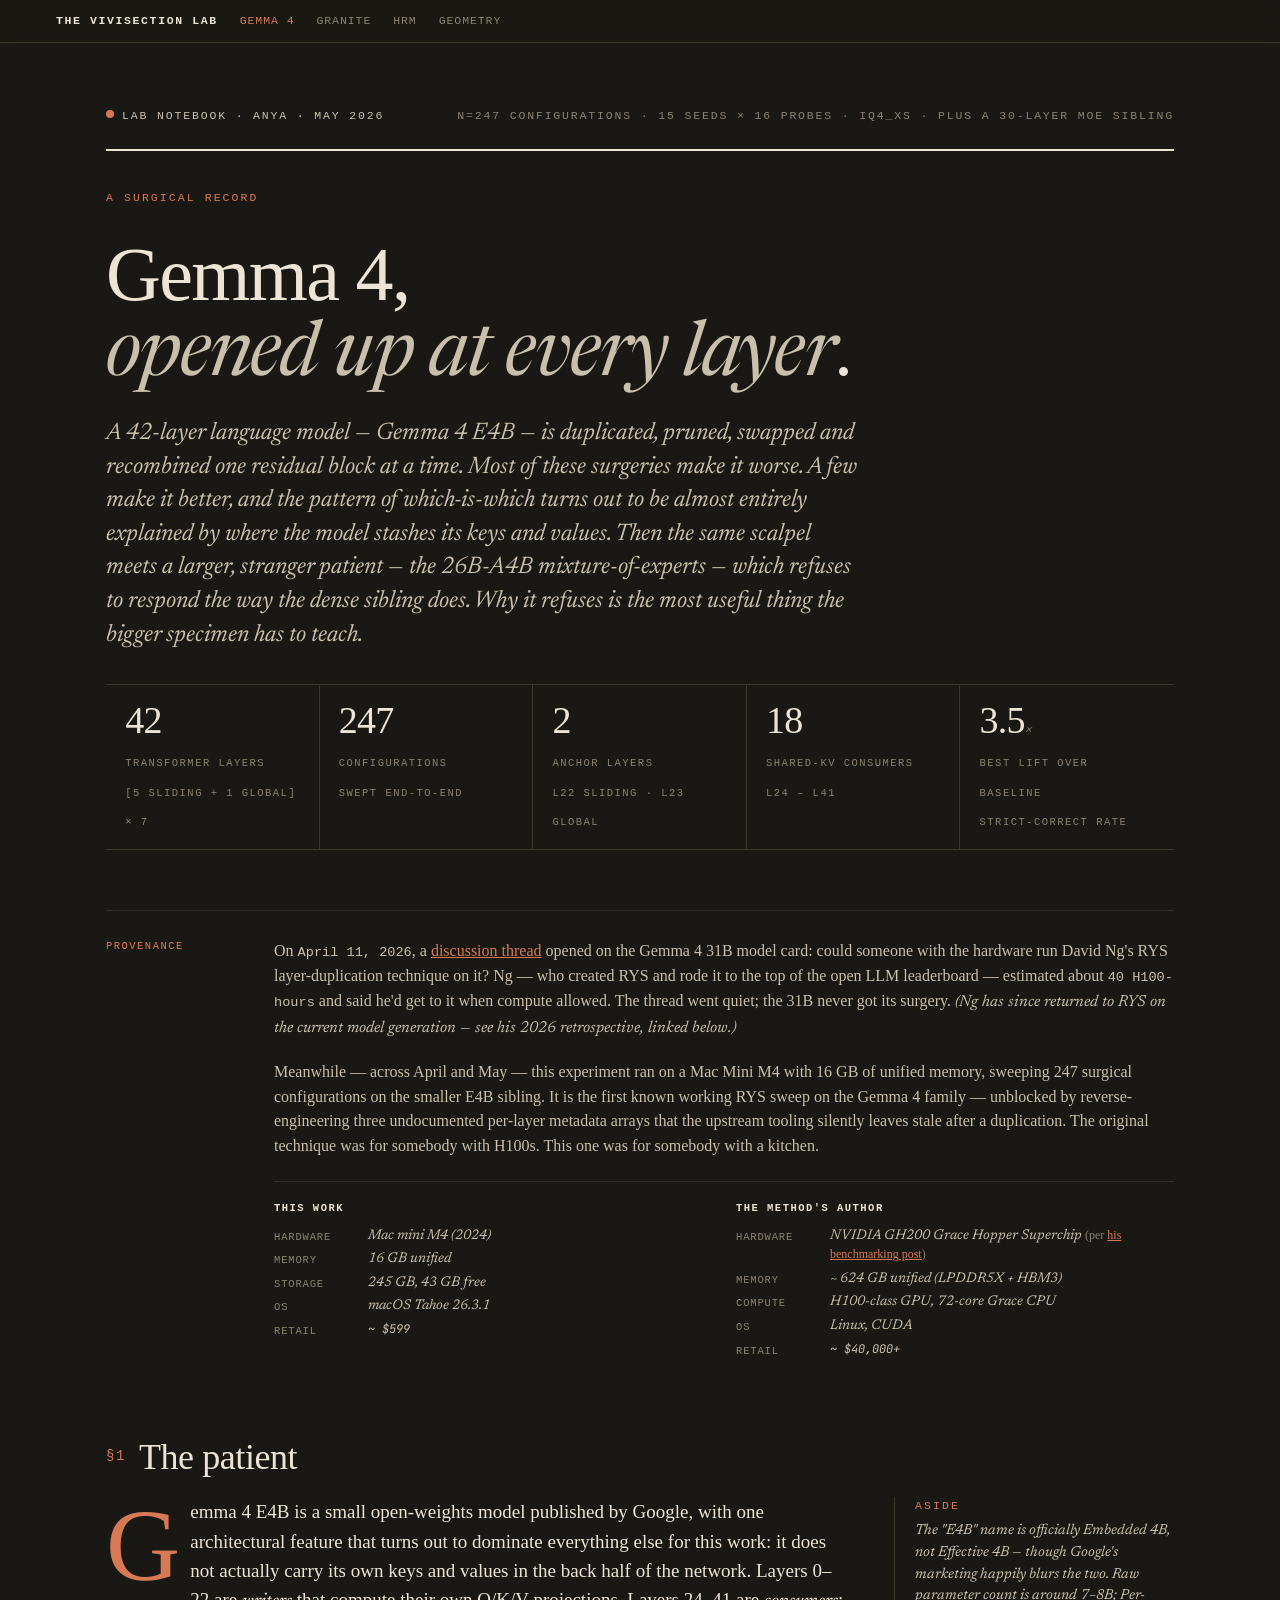
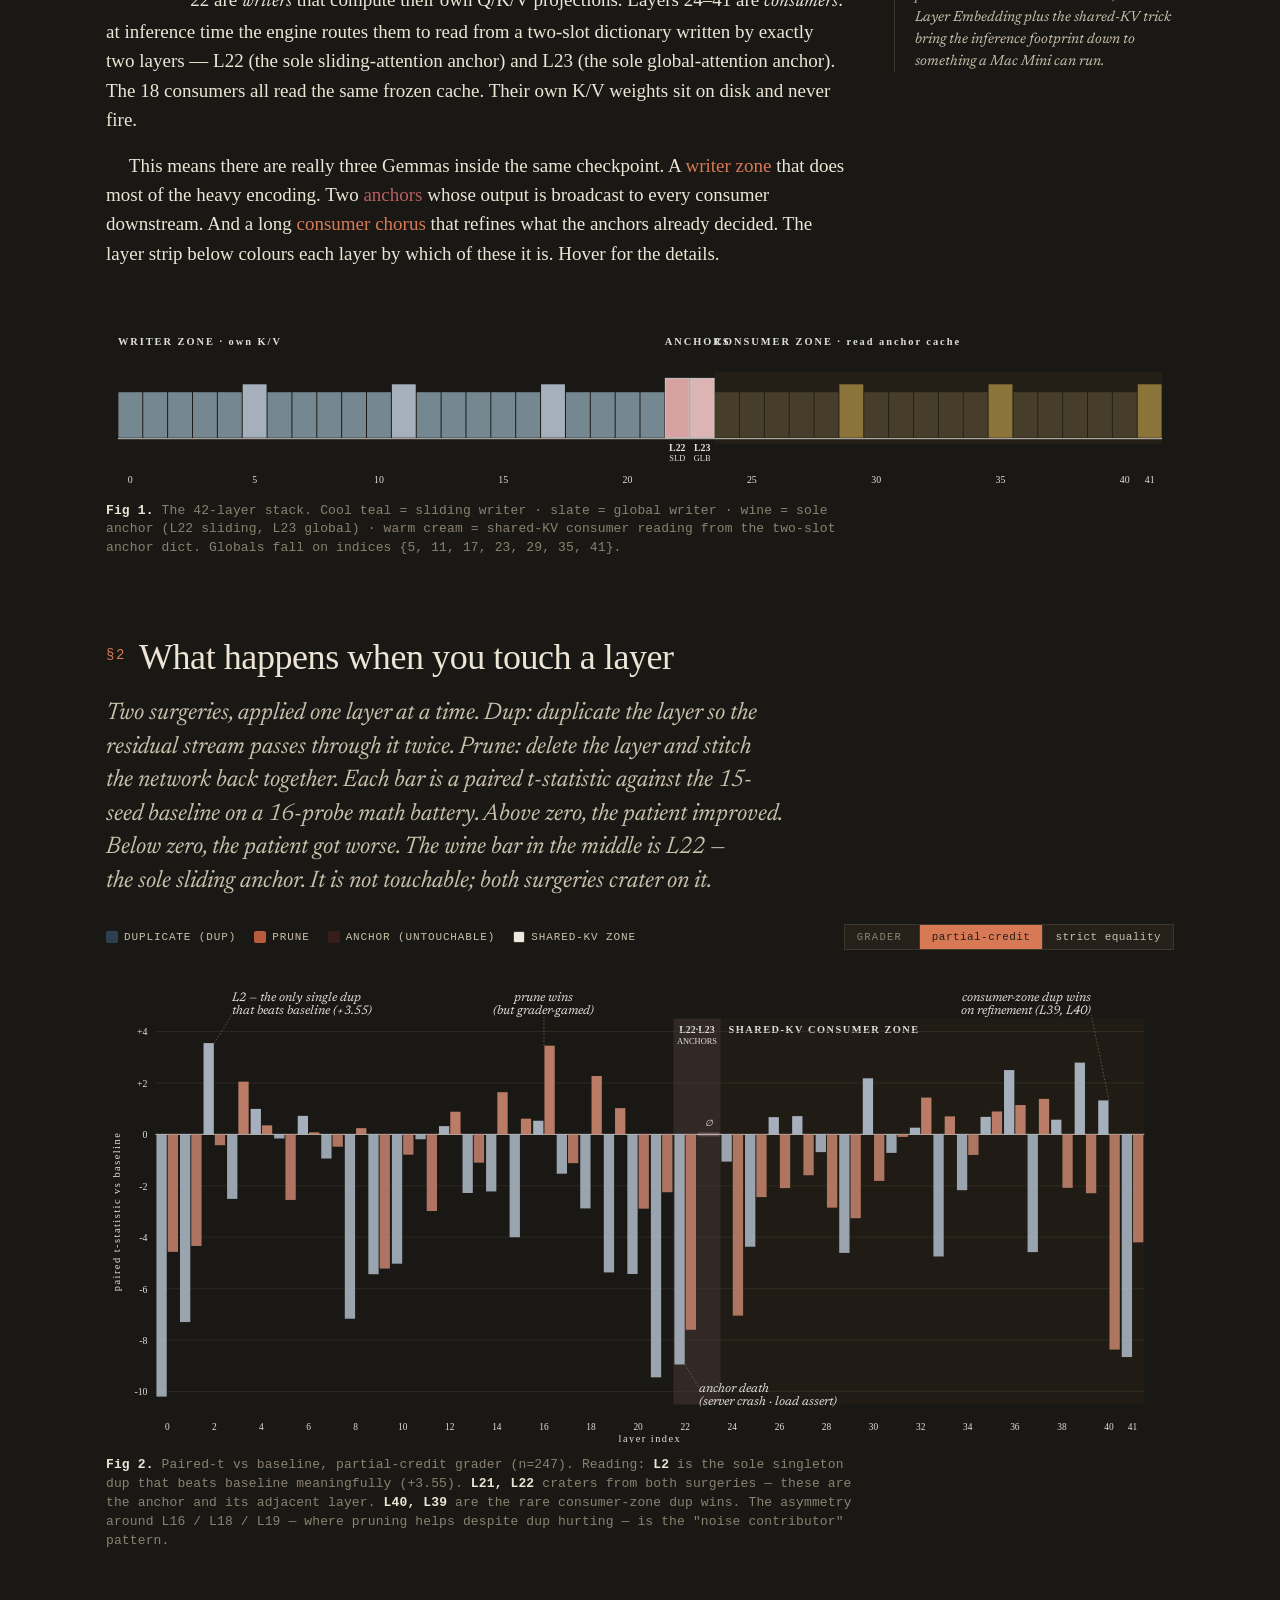
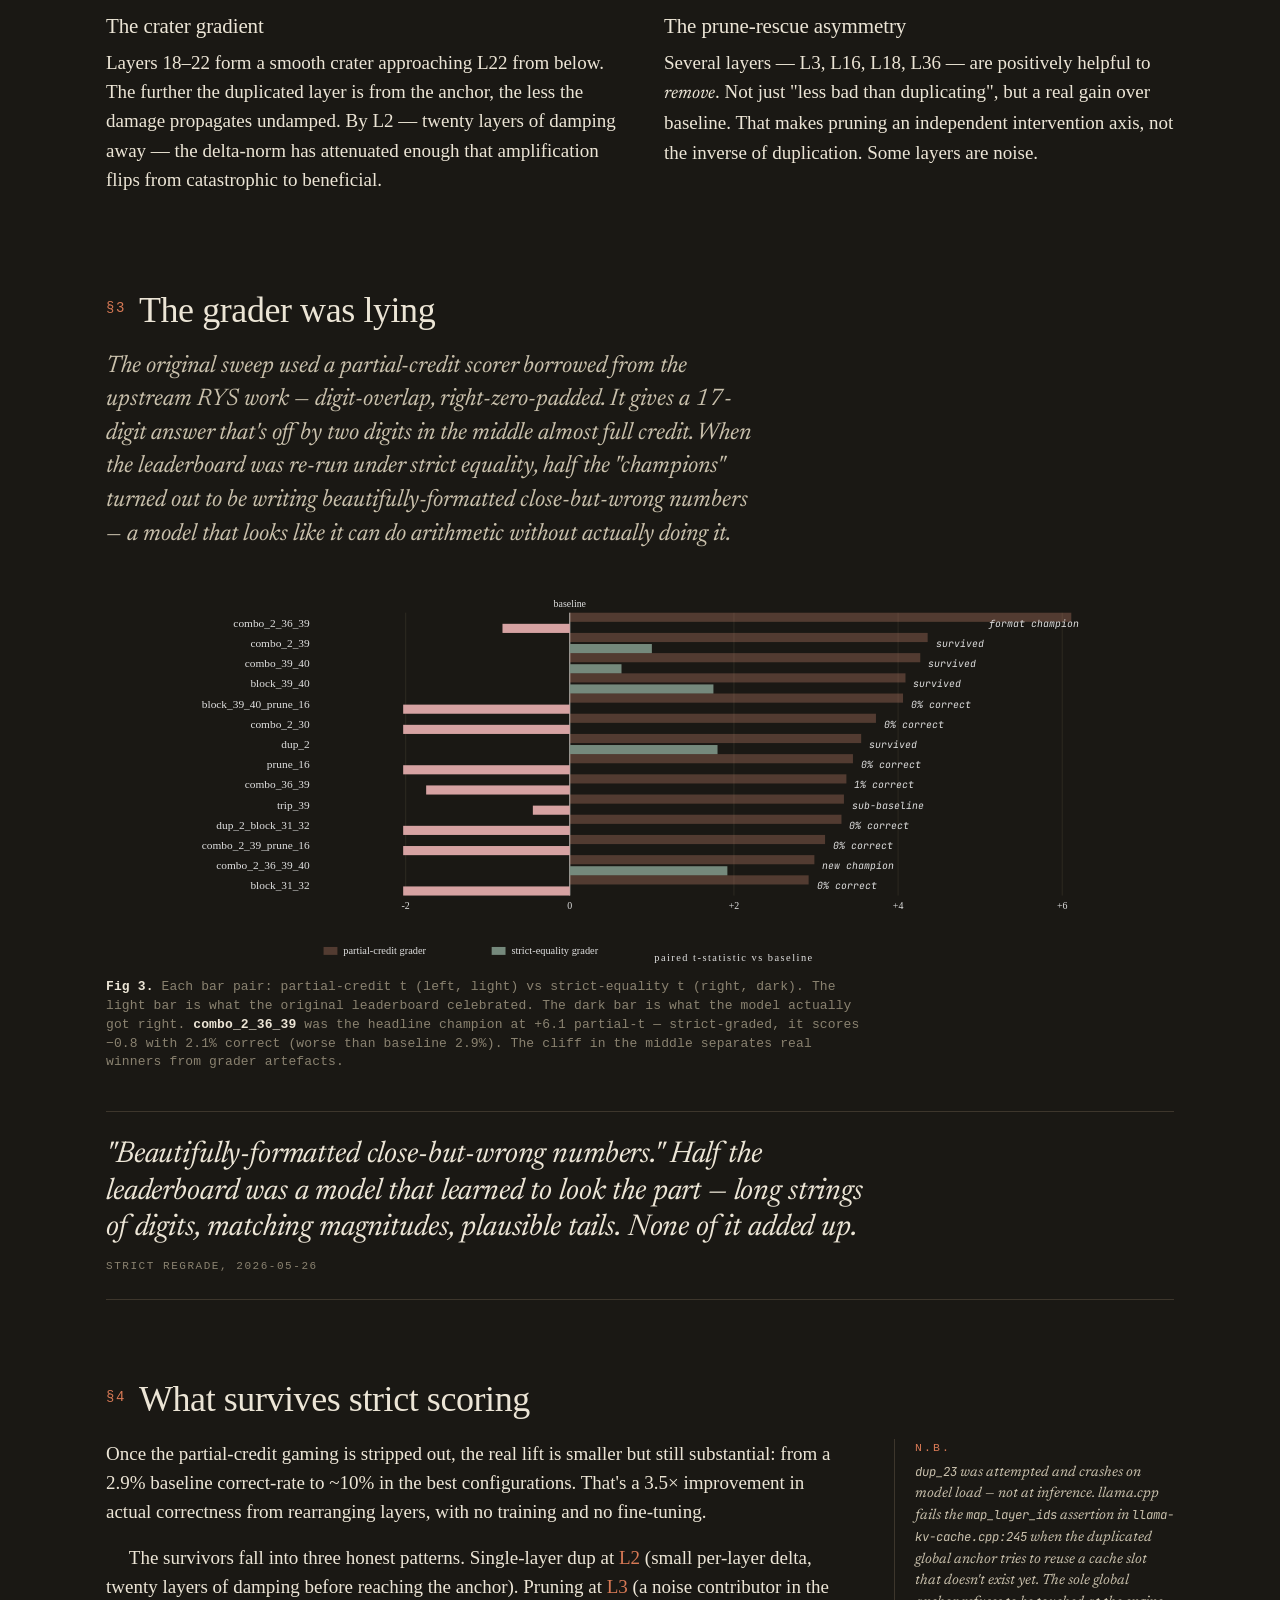
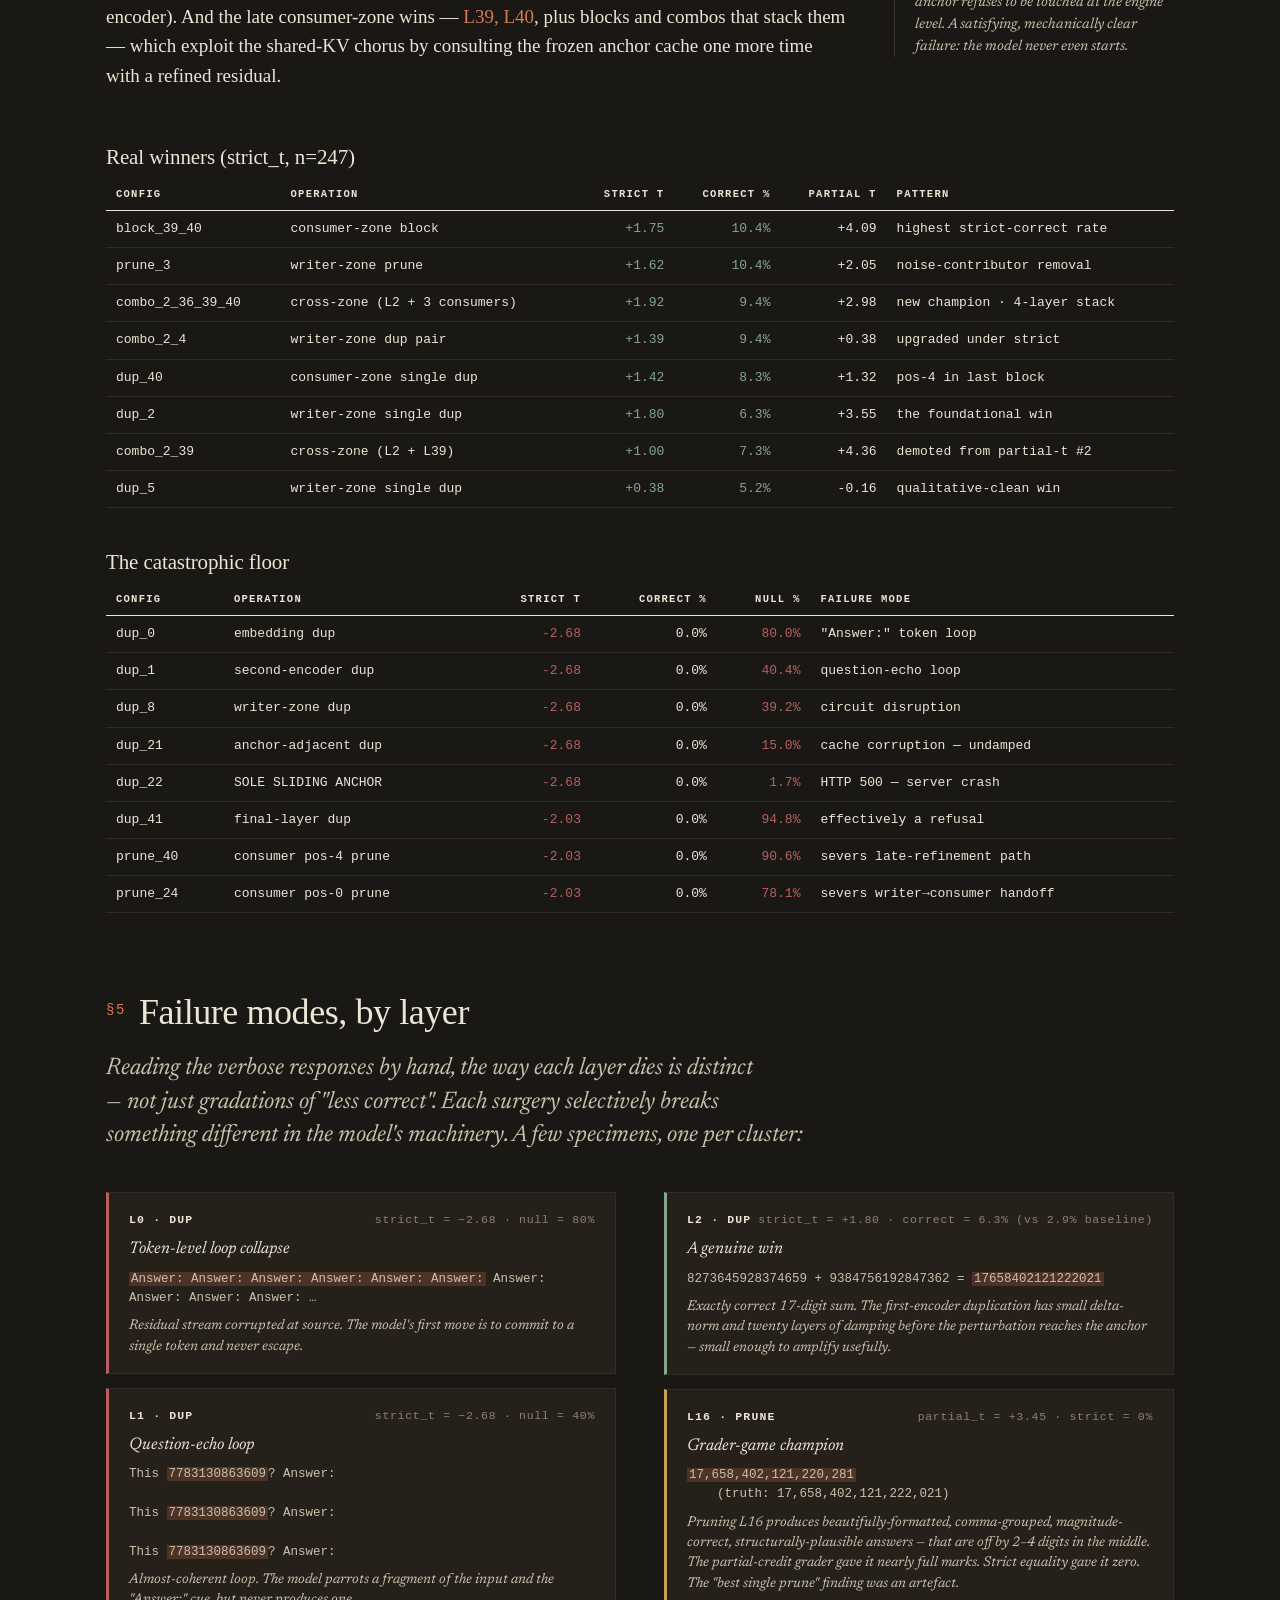
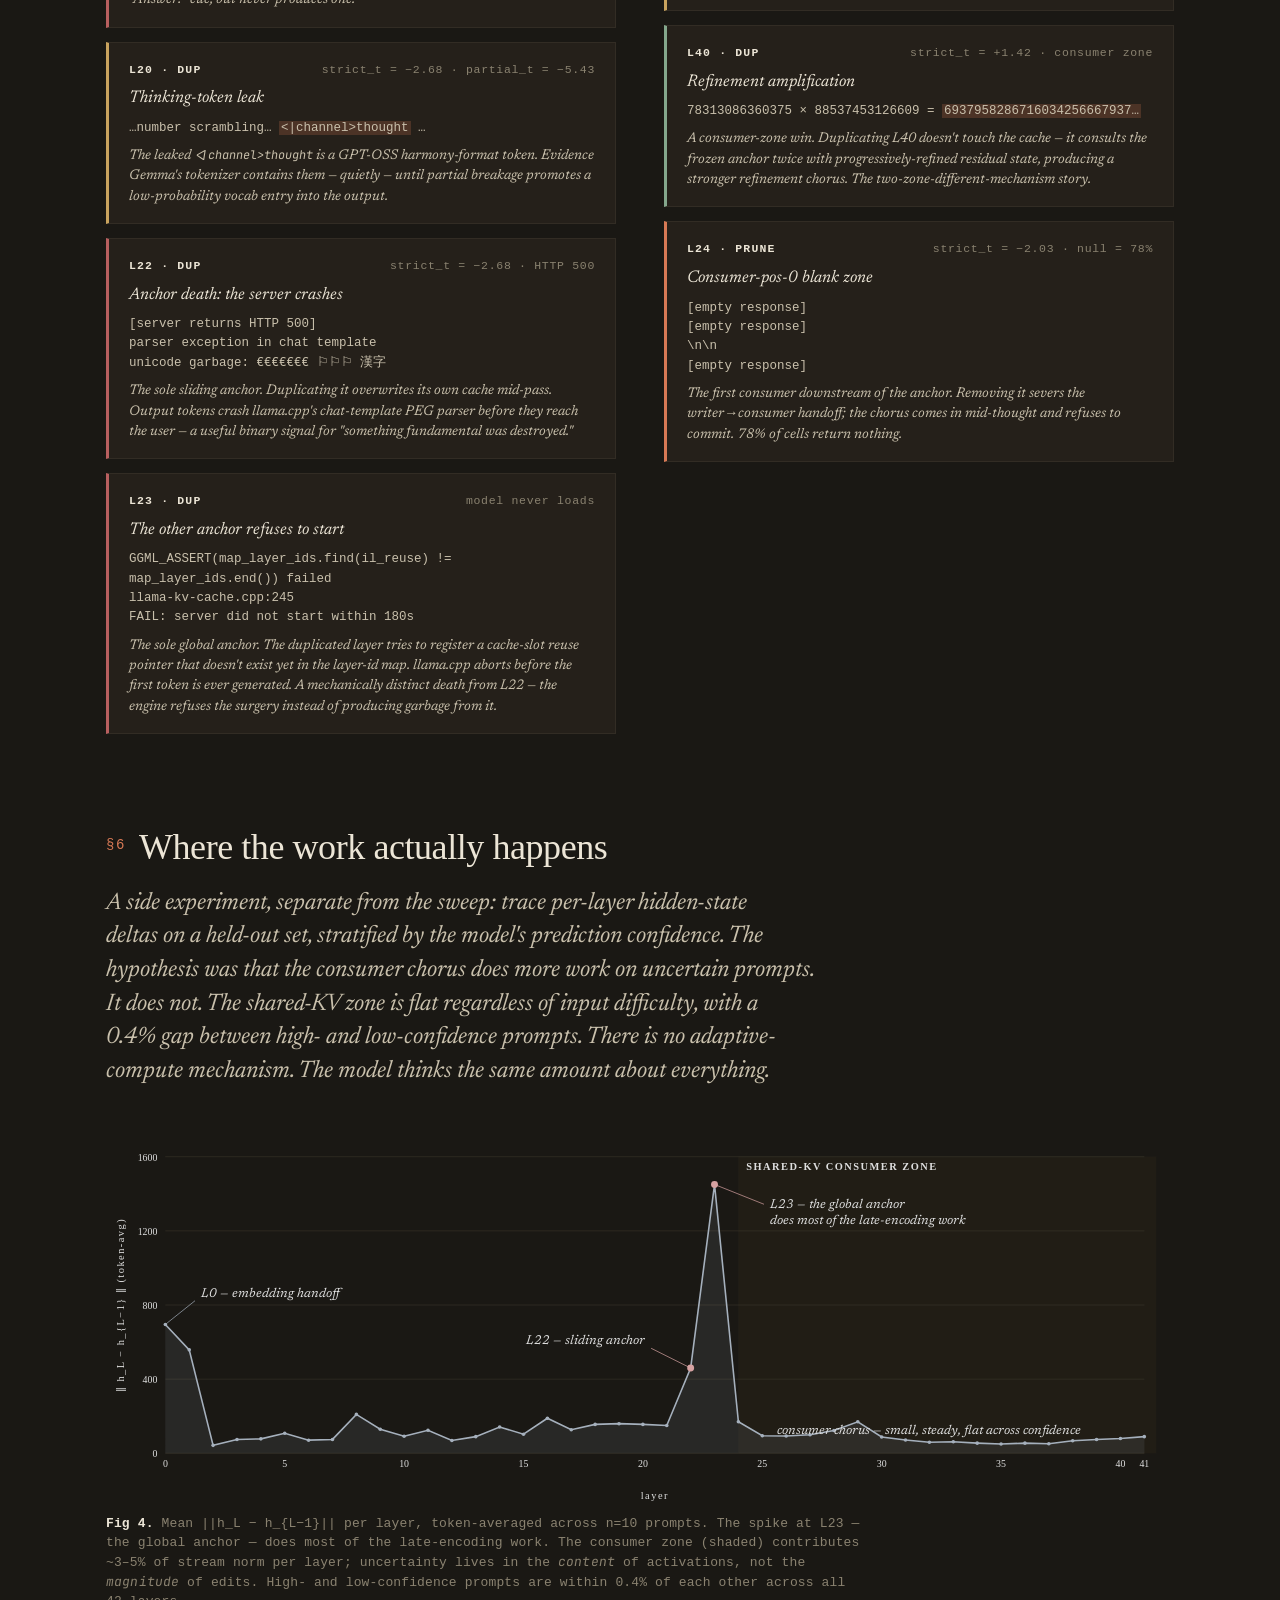
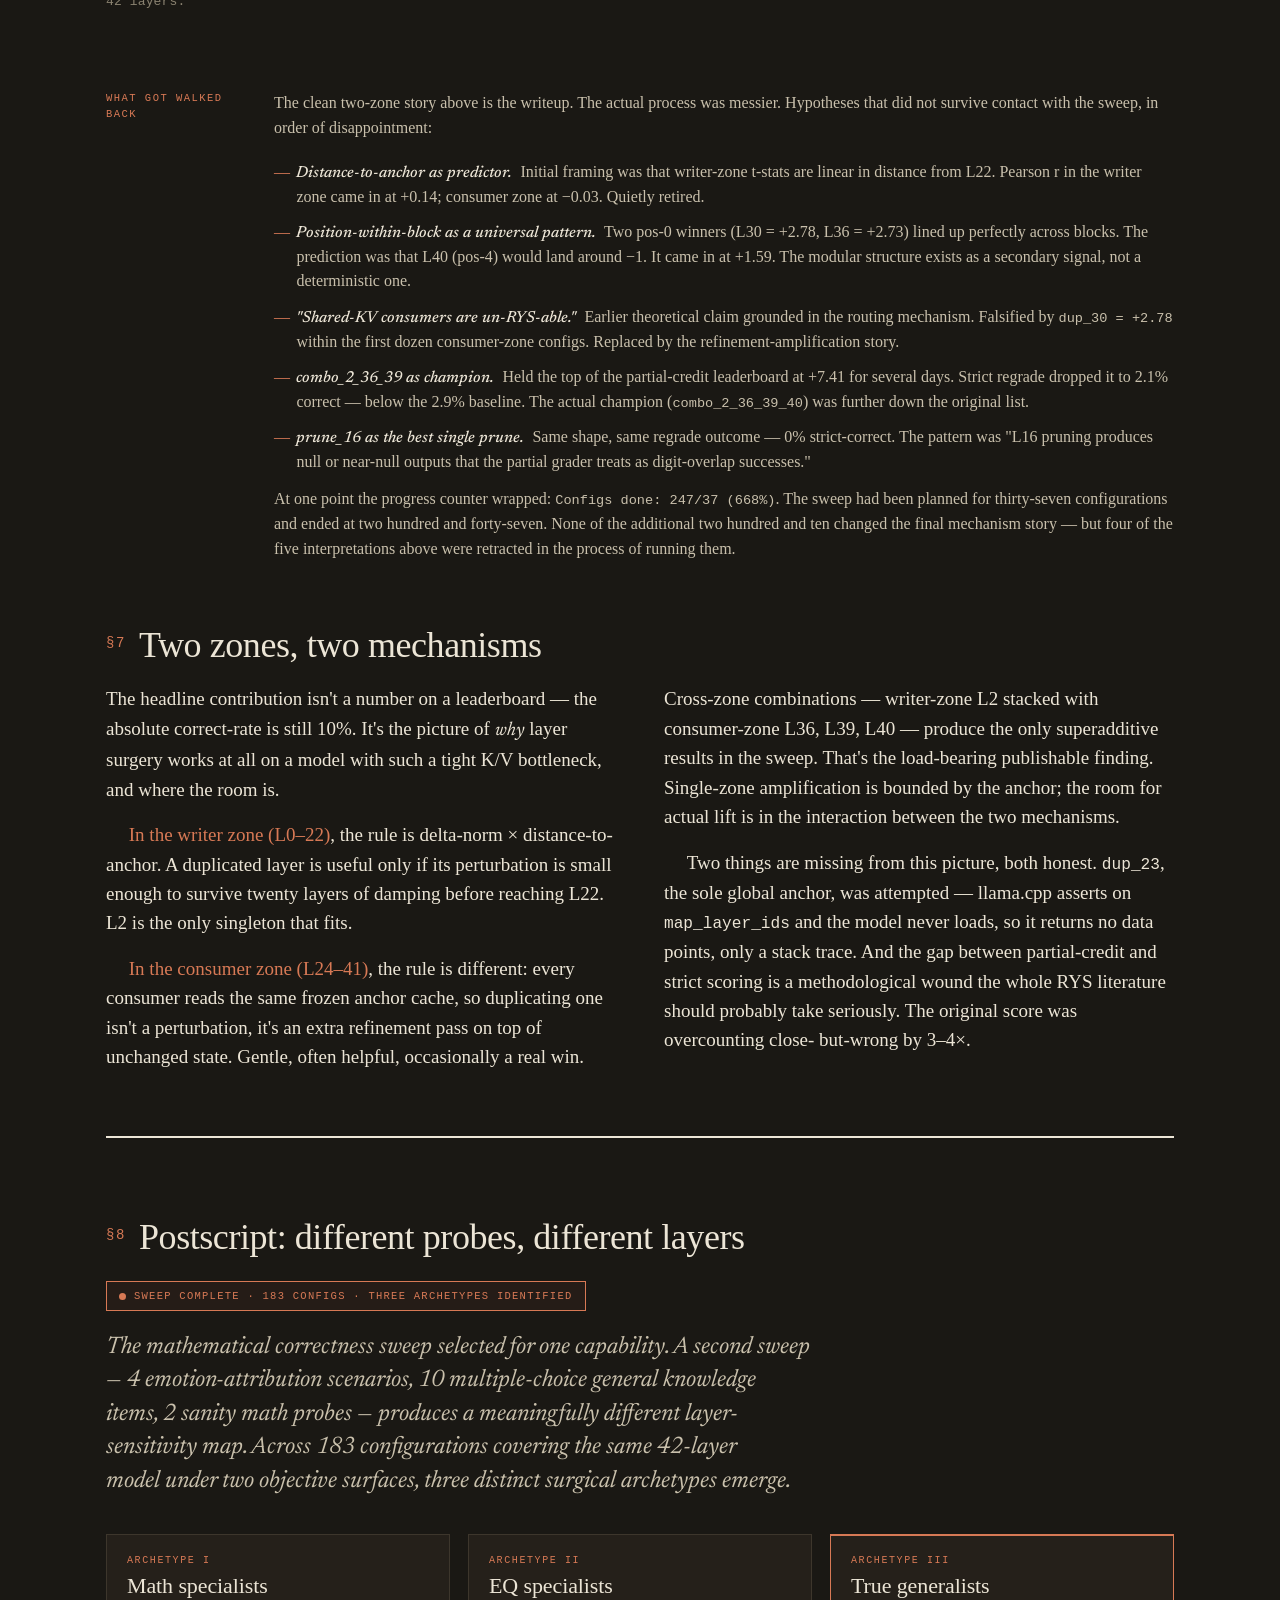
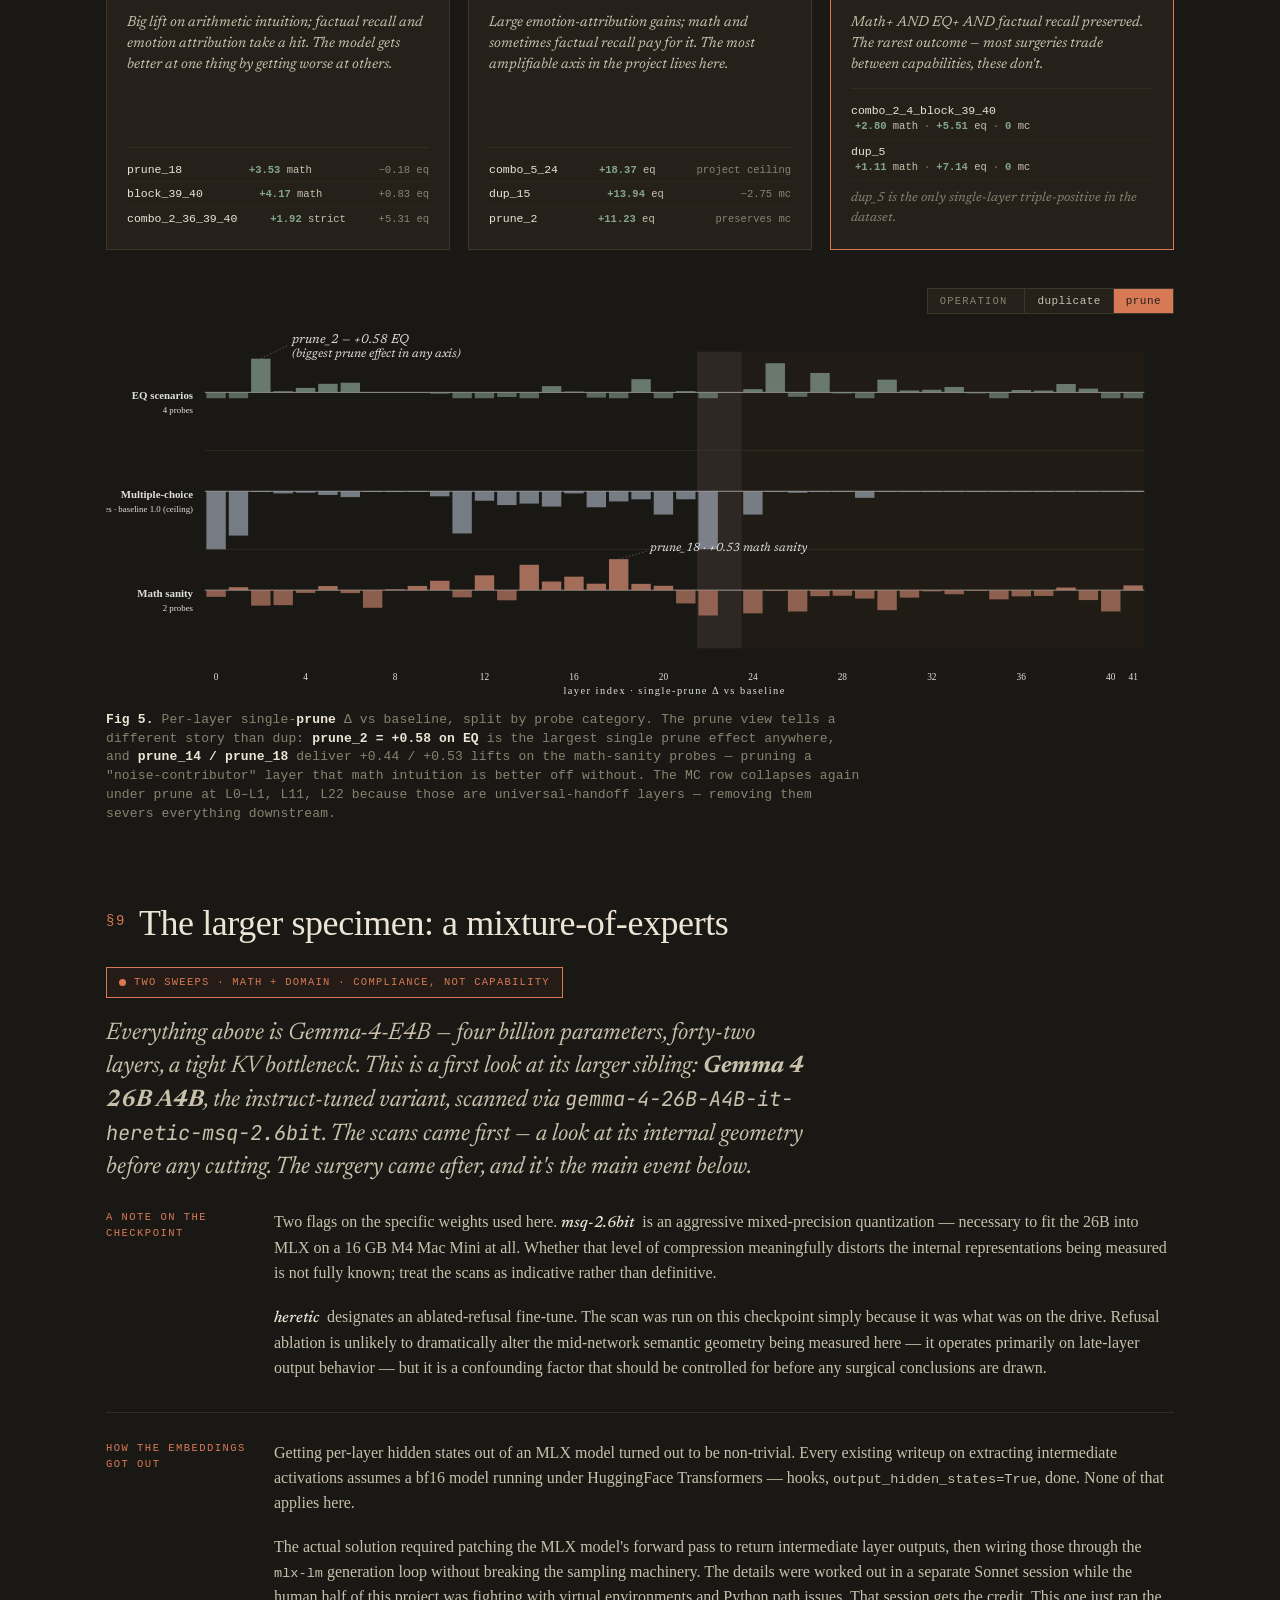
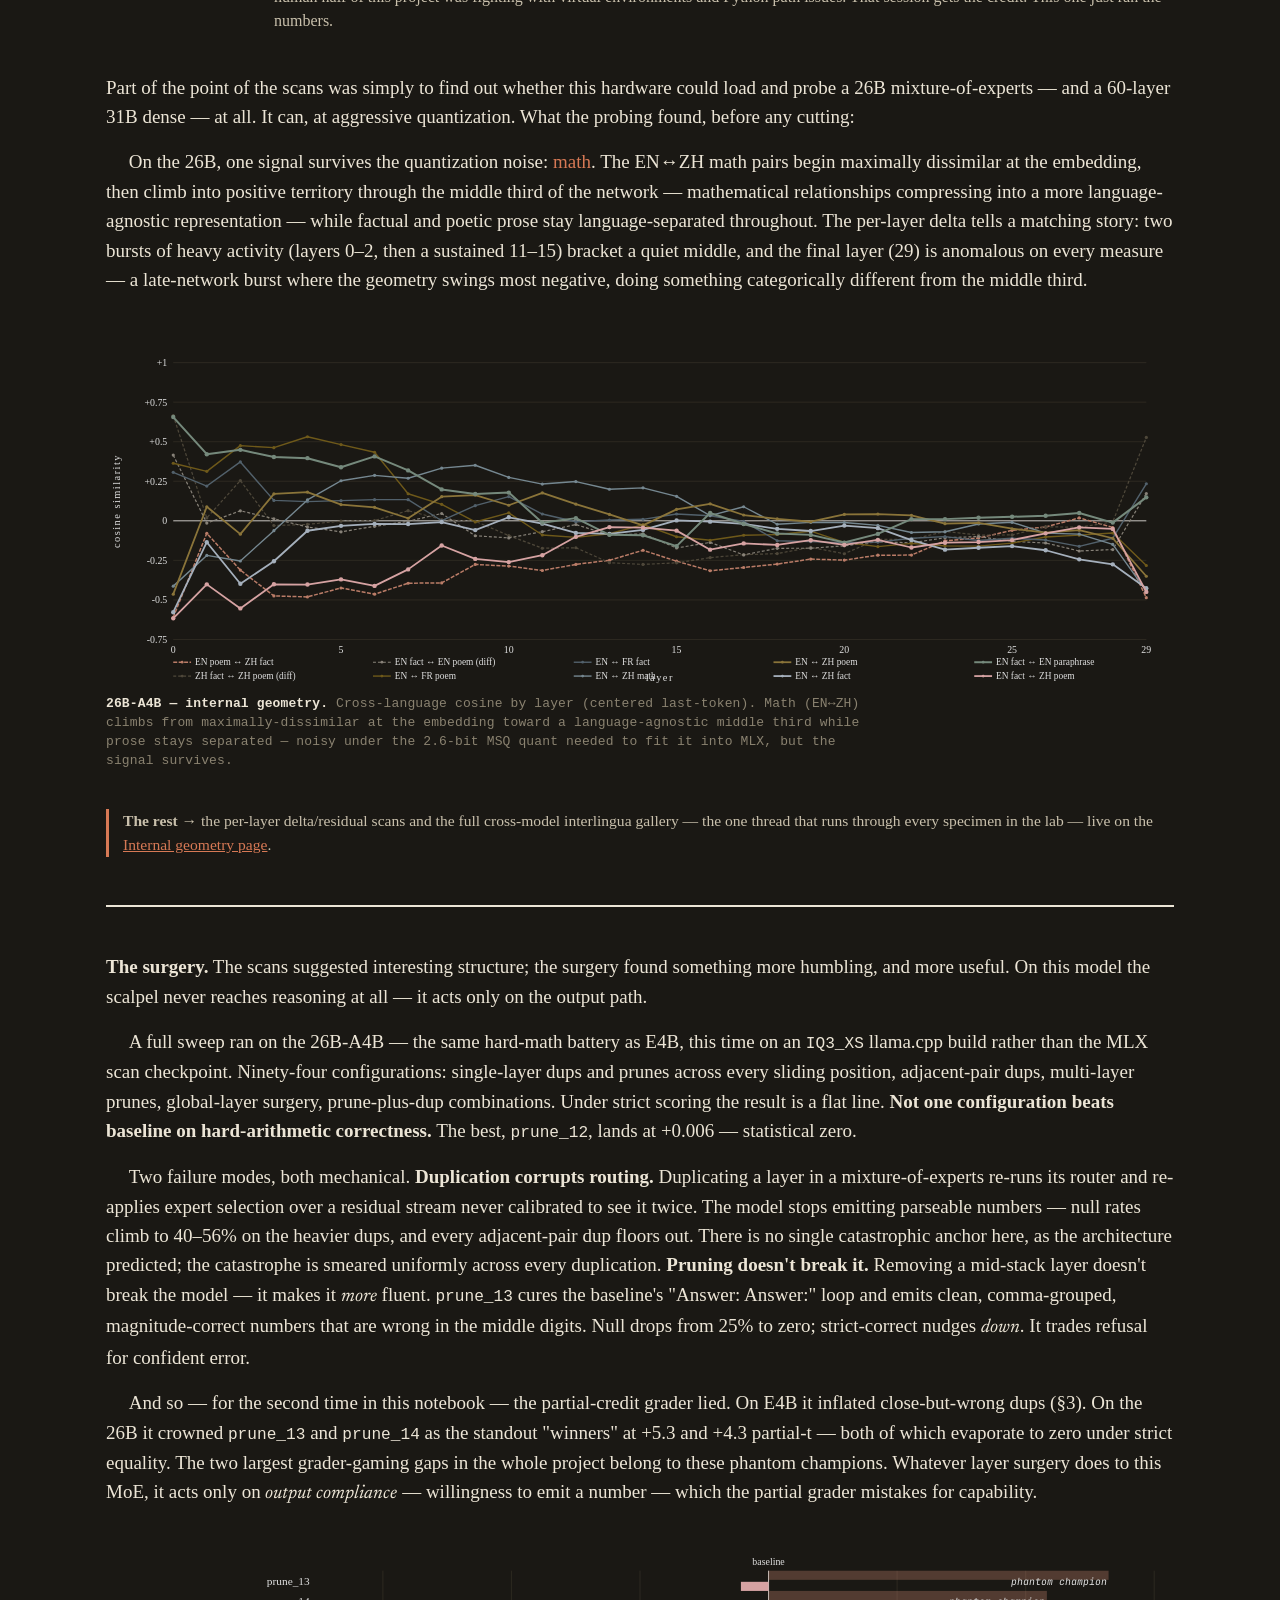
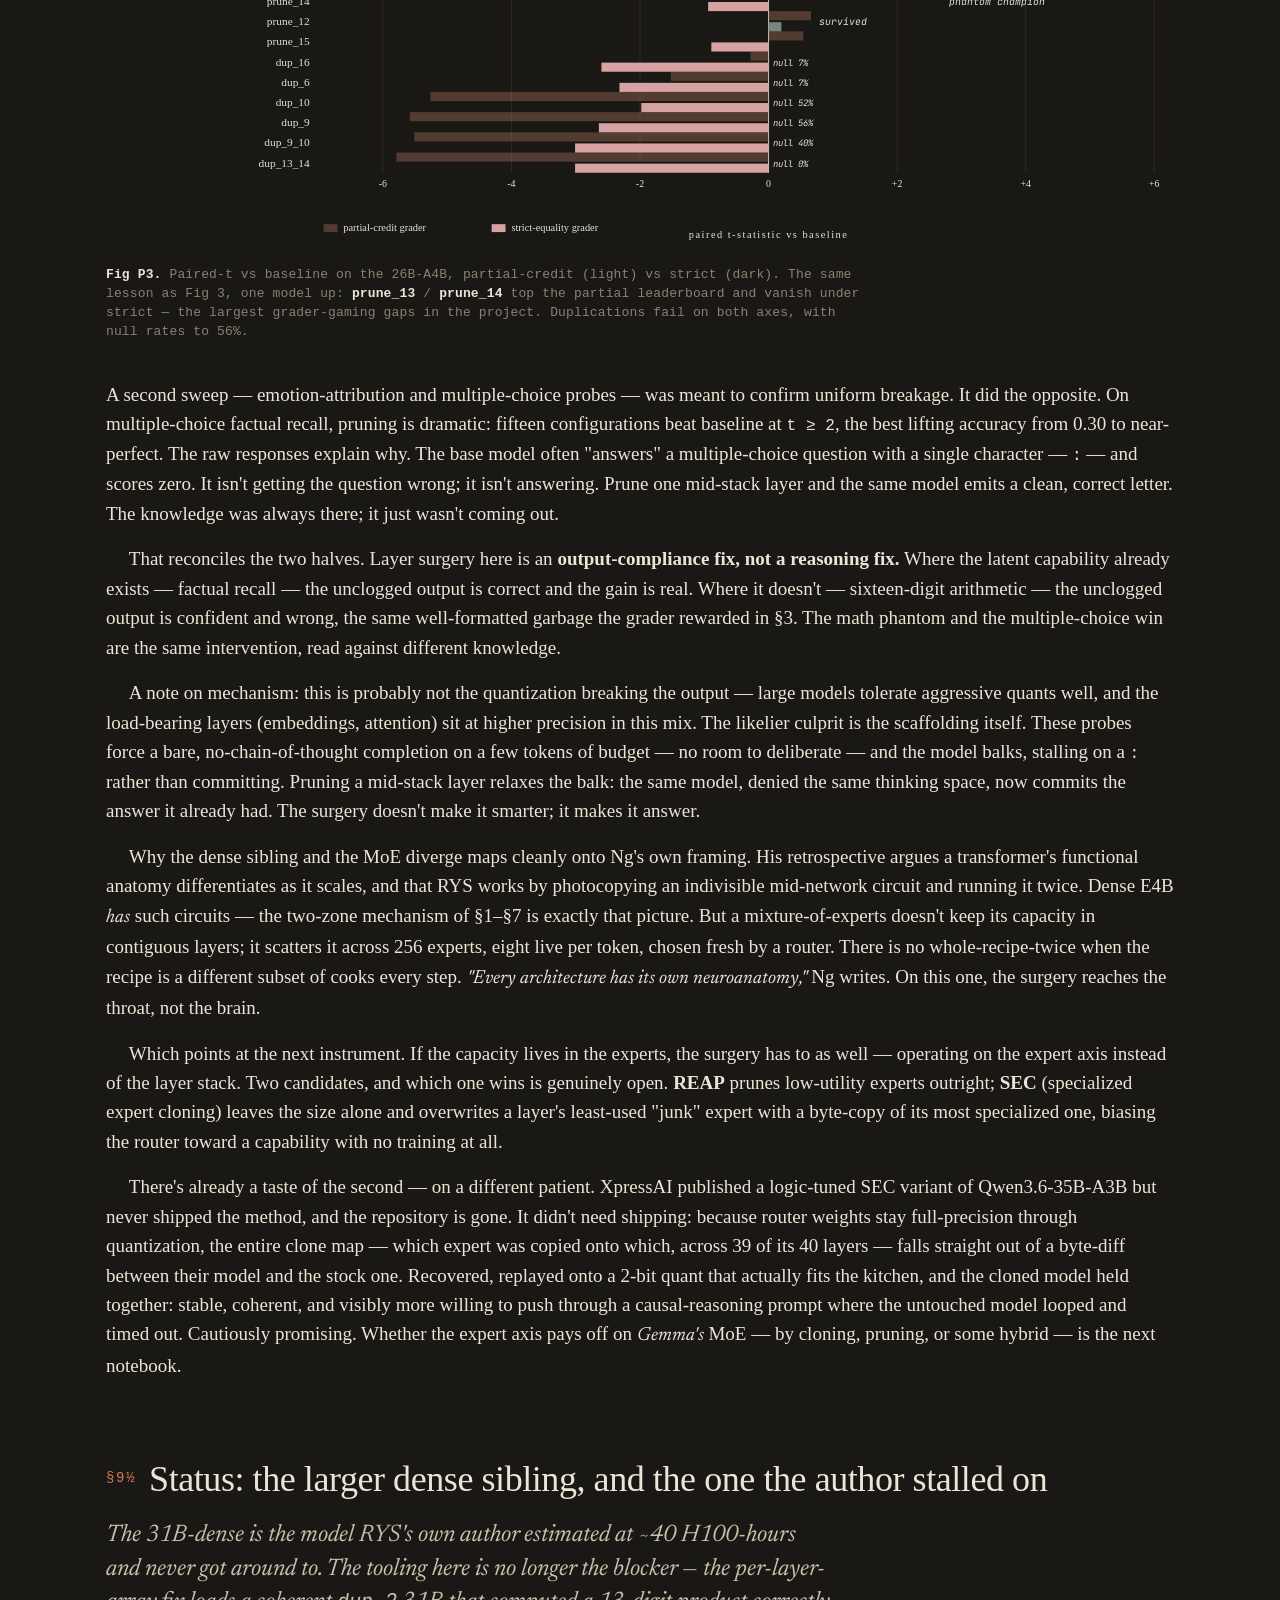
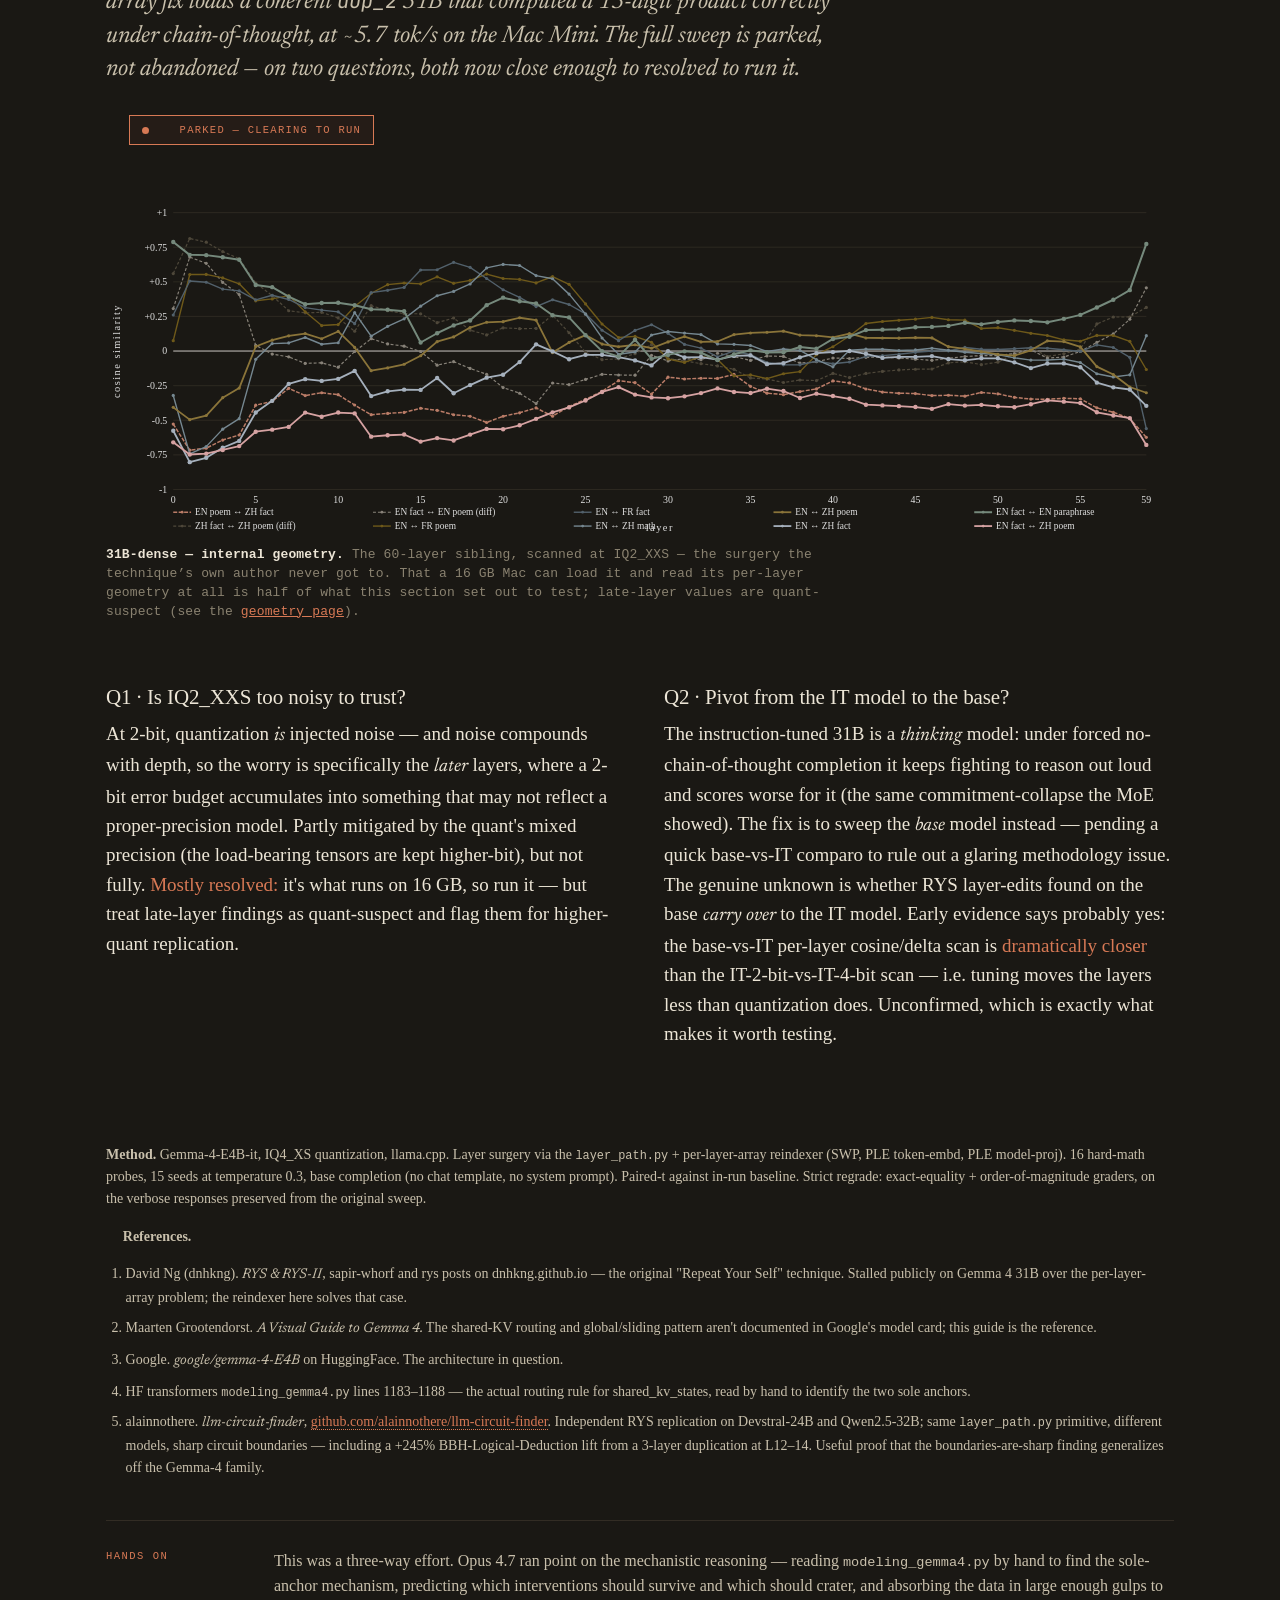
==== commit 57c3d845: "Gemma §9: restore the section that got swallowed, keep both cosine teasers in place A teaser edit ov" ====
--- a/gemma.html
+++ b/gemma.html
@@ -1733,6 +1733,66 @@
     <div class="figcap" id="domainFigcap"><b>Fig 5.</b> Per-layer single-<b>prune</b> Δ vs baseline, split by probe category. The prune view tells a different story than dup: <b>prune_2 = +0.58 on EQ</b> is the largest single prune effect anywhere, and <b>prune_14 / prune_18</b> deliver +0.44 / +0.53 lifts on the math-sanity probes — pruning a "noise-contributor" layer that math intuition is better off without. The MC row collapses again under prune at L0–L1, L11, L22 because those are universal-handoff layers — removing them severs everything downstream.</div>
   </div>
 
+</section>
+
+
+<section data-screen-label="10 Larger specimen">
+  <div style="display: flex; align-items: baseline; justify-content: space-between; gap: 1.5rem; flex-wrap: wrap;">
+    <h2 style="margin: 0;"><span class="num">§9</span>The larger specimen: a mixture-of-experts</h2>
+    <span class="status-badge">Two sweeps · math + domain · compliance, not capability</span>
+  </div>
+  <p class="dek" style="margin-top: 1.2rem;">
+    Everything above is Gemma-4-E4B — four billion parameters, forty-two layers,
+    a tight KV bottleneck. This is a first look at its larger sibling:
+    <strong>Gemma 4 26B A4B</strong>, the instruct-tuned variant, scanned via
+    <span class="mono">gemma-4-26B-A4B-it-heretic-msq-2.6bit</span>.
+    The scans came first — a look at its internal geometry before any cutting. The surgery came after, and it's the main event below.
+  </p>
+
+  <div class="marginalia" style="margin-top: 0; padding-top: 0; border-top: none;">
+    <div class="label">A note on the checkpoint</div>
+    <div class="body">
+      <p>
+        Two flags on the specific weights used here.
+        <span class="wbhead">msq-2.6bit</span> is an aggressive mixed-precision
+        quantization — necessary to fit the 26B into MLX on a 16 GB M4 Mac Mini
+        at all. Whether that level of compression meaningfully distorts the
+        internal representations being measured is not fully known; treat the
+        scans as indicative rather than definitive.
+      </p>
+      <p>
+        <span class="wbhead">heretic</span> designates an ablated-refusal fine-tune.
+        The scan was run on this checkpoint simply because it was what was on the
+        drive. Refusal ablation is unlikely to dramatically alter the mid-network
+        semantic geometry being measured here — it operates primarily on
+        late-layer output behavior — but it is a confounding factor that should
+        be controlled for before any surgical conclusions are drawn.
+      </p>
+    </div>
+  </div>
+
+  <div class="marginalia" style="margin-top: 2rem;">
+    <div class="label">How the embeddings got out</div>
+    <div class="body">
+      <p>
+        Getting per-layer hidden states out of an MLX model turned out to be
+        non-trivial. Every existing writeup on extracting intermediate activations
+        assumes a bf16 model running under HuggingFace Transformers — hooks,
+        <span class="mono">output_hidden_states=True</span>, done. None of that
+        applies here.
+      </p>
+      <p>
+        The actual solution required patching the MLX model's forward pass to
+        return intermediate layer outputs, then wiring those through the
+        <span class="mono">mlx-lm</span> generation loop without breaking the
+        sampling machinery. The details were worked out in a separate Sonnet
+        session while the human half of this project was fighting with virtual
+        environments and Python path issues. That session gets the credit.
+        This one just ran the numbers.
+      </p>
+    </div>
+  </div>
+
   <div style="margin-top: 2.4rem;">
     <p>
       Part of the point of the scans was simply to find out whether this hardware
@@ -1752,11 +1812,379 @@
       the geometry swings most negative, doing something categorically different
       from the middle third.
     </p>
-    <p class="small" style="border-left:3px solid var(--terracotta); padding-left:14px; color:var(--ink-2);">
-      <b>The charts →</b> the 26B cosine and delta scans, the Gemma&nbsp;4&nbsp;31B
-      cosine scan, and the full cross-model interlingua gallery live on the
-      <a href="geometry.html">Internal geometry page</a> — the one thread that runs
-      through every specimen in the lab.
+    <div class="figure" style="margin-top:2rem;">
+<svg id="geo26bCosLast" viewBox="0 0 1080 360" role="img" aria-label="Gemma 4 26B-A4B — cosine similarity by layer (centered last token)">
+<line x1="68" x2="1052" y1="316.00" y2="316.00" stroke="#D9D1BE" stroke-width="0.5"/>
+<text x="62" y="319.50" font-family="JetBrains Mono" font-size="10" fill="#7C7466" text-anchor="end">-0.75</text>
+<line x1="68" x2="1052" y1="276.00" y2="276.00" stroke="#D9D1BE" stroke-width="0.5"/>
+<text x="62" y="279.50" font-family="JetBrains Mono" font-size="10" fill="#7C7466" text-anchor="end">-0.5</text>
+<line x1="68" x2="1052" y1="236.00" y2="236.00" stroke="#D9D1BE" stroke-width="0.5"/>
+<text x="62" y="239.50" font-family="JetBrains Mono" font-size="10" fill="#7C7466" text-anchor="end">-0.25</text>
+<line x1="68" x2="1052" y1="196.00" y2="196.00" stroke="#221E18" stroke-width="1"/>
+<text x="62" y="199.50" font-family="JetBrains Mono" font-size="10" fill="#7C7466" text-anchor="end">0</text>
+<line x1="68" x2="1052" y1="156.00" y2="156.00" stroke="#D9D1BE" stroke-width="0.5"/>
+<text x="62" y="159.50" font-family="JetBrains Mono" font-size="10" fill="#7C7466" text-anchor="end">+0.25</text>
+<line x1="68" x2="1052" y1="116.00" y2="116.00" stroke="#D9D1BE" stroke-width="0.5"/>
+<text x="62" y="119.50" font-family="JetBrains Mono" font-size="10" fill="#7C7466" text-anchor="end">+0.5</text>
+<line x1="68" x2="1052" y1="76.00" y2="76.00" stroke="#D9D1BE" stroke-width="0.5"/>
+<text x="62" y="79.50" font-family="JetBrains Mono" font-size="10" fill="#7C7466" text-anchor="end">+0.75</text>
+<line x1="68" x2="1052" y1="36.00" y2="36.00" stroke="#D9D1BE" stroke-width="0.5"/>
+<text x="62" y="39.50" font-family="JetBrains Mono" font-size="10" fill="#7C7466" text-anchor="end">+1</text>
+<text x="14" y="176.0" font-family="JetBrains Mono" font-size="10.5" letter-spacing="1.5" fill="#443D31" text-anchor="middle" transform="rotate(-90 14 176.0)">cosine similarity</text>
+<text x="68.00" y="330" font-family="JetBrains Mono" font-size="10" fill="#7C7466" text-anchor="middle">0</text>
+<text x="237.66" y="330" font-family="JetBrains Mono" font-size="10" fill="#7C7466" text-anchor="middle">5</text>
+<text x="407.31" y="330" font-family="JetBrains Mono" font-size="10" fill="#7C7466" text-anchor="middle">10</text>
+<text x="576.97" y="330" font-family="JetBrains Mono" font-size="10" fill="#7C7466" text-anchor="middle">15</text>
+<text x="746.62" y="330" font-family="JetBrains Mono" font-size="10" fill="#7C7466" text-anchor="middle">20</text>
+<text x="916.28" y="330" font-family="JetBrains Mono" font-size="10" fill="#7C7466" text-anchor="middle">25</text>
+<text x="1052.00" y="330" font-family="JetBrains Mono" font-size="10" fill="#7C7466" text-anchor="middle">29</text>
+<text x="560" y="358" font-family="JetBrains Mono" font-size="10.5" letter-spacing="1.5" fill="#443D31" text-anchor="middle">layer</text>
+<path d="M68.00,293.63 L101.93,208.62 L135.86,245.83 L169.79,271.95 L203.72,272.93 L237.66,263.90 L271.59,270.19 L305.52,259.09 L339.45,258.78 L373.38,240.12 L407.31,241.75 L441.24,246.24 L475.17,240.06 L509.10,235.91 L543.03,225.74 L576.97,236.83 L610.90,246.52 L644.83,243.20 L678.76,239.77 L712.69,234.68 L746.62,235.74 L780.55,230.76 L814.48,230.66 L848.41,216.20 L882.34,213.40 L916.28,205.59 L950.21,202.25 L984.14,193.04 L1018.07,202.72 L1052.00,273.71" fill="none" stroke="#B85C3D" stroke-width="1.5" stroke-linejoin="round" stroke-dasharray="4 1.5"/>
+<circle cx="68.00" cy="293.63" r="1.6" fill="#B85C3D"/>
+<circle cx="101.93" cy="208.62" r="1.6" fill="#B85C3D"/>
+<circle cx="135.86" cy="245.83" r="1.6" fill="#B85C3D"/>
+<circle cx="169.79" cy="271.95" r="1.6" fill="#B85C3D"/>
+<circle cx="203.72" cy="272.93" r="1.6" fill="#B85C3D"/>
+<circle cx="237.66" cy="263.90" r="1.6" fill="#B85C3D"/>
+<circle cx="271.59" cy="270.19" r="1.6" fill="#B85C3D"/>
+<circle cx="305.52" cy="259.09" r="1.6" fill="#B85C3D"/>
+<circle cx="339.45" cy="258.78" r="1.6" fill="#B85C3D"/>
+<circle cx="373.38" cy="240.12" r="1.6" fill="#B85C3D"/>
+<circle cx="407.31" cy="241.75" r="1.6" fill="#B85C3D"/>
+<circle cx="441.24" cy="246.24" r="1.6" fill="#B85C3D"/>
+<circle cx="475.17" cy="240.06" r="1.6" fill="#B85C3D"/>
+<circle cx="509.10" cy="235.91" r="1.6" fill="#B85C3D"/>
+<circle cx="543.03" cy="225.74" r="1.6" fill="#B85C3D"/>
+<circle cx="576.97" cy="236.83" r="1.6" fill="#B85C3D"/>
+<circle cx="610.90" cy="246.52" r="1.6" fill="#B85C3D"/>
+<circle cx="644.83" cy="243.20" r="1.6" fill="#B85C3D"/>
+<circle cx="678.76" cy="239.77" r="1.6" fill="#B85C3D"/>
+<circle cx="712.69" cy="234.68" r="1.6" fill="#B85C3D"/>
+<circle cx="746.62" cy="235.74" r="1.6" fill="#B85C3D"/>
+<circle cx="780.55" cy="230.76" r="1.6" fill="#B85C3D"/>
+<circle cx="814.48" cy="230.66" r="1.6" fill="#B85C3D"/>
+<circle cx="848.41" cy="216.20" r="1.6" fill="#B85C3D"/>
+<circle cx="882.34" cy="213.40" r="1.6" fill="#B85C3D"/>
+<circle cx="916.28" cy="205.59" r="1.6" fill="#B85C3D"/>
+<circle cx="950.21" cy="202.25" r="1.6" fill="#B85C3D"/>
+<circle cx="984.14" cy="193.04" r="1.6" fill="#B85C3D"/>
+<circle cx="1018.07" cy="202.72" r="1.6" fill="#B85C3D"/>
+<circle cx="1052.00" cy="273.71" r="1.6" fill="#B85C3D"/>
+<path d="M68.00,89.53 L101.93,193.05 L135.86,155.28 L169.79,200.76 L203.72,199.62 L237.66,196.31 L271.59,195.77 L305.52,185.72 L339.45,194.64 L373.38,196.44 L407.31,210.87 L441.24,223.72 L475.17,223.26 L509.10,238.33 L543.03,240.05 L576.97,238.49 L610.90,233.20 L644.83,230.25 L678.76,229.17 L712.69,222.83 L746.62,229.26 L780.55,214.61 L814.48,214.95 L848.41,206.71 L882.34,210.41 L916.28,210.28 L950.21,201.97 L984.14,202.54 L1018.07,197.11 L1052.00,111.62" fill="none" stroke="#C7BDA9" stroke-width="1.2" stroke-linejoin="round" stroke-dasharray="3 2"/>
+<circle cx="68.00" cy="89.53" r="1.6" fill="#C7BDA9"/>
+<circle cx="101.93" cy="193.05" r="1.6" fill="#C7BDA9"/>
+<circle cx="135.86" cy="155.28" r="1.6" fill="#C7BDA9"/>
+<circle cx="169.79" cy="200.76" r="1.6" fill="#C7BDA9"/>
+<circle cx="203.72" cy="199.62" r="1.6" fill="#C7BDA9"/>
+<circle cx="237.66" cy="196.31" r="1.6" fill="#C7BDA9"/>
+<circle cx="271.59" cy="195.77" r="1.6" fill="#C7BDA9"/>
+<circle cx="305.52" cy="185.72" r="1.6" fill="#C7BDA9"/>
+<circle cx="339.45" cy="194.64" r="1.6" fill="#C7BDA9"/>
+<circle cx="373.38" cy="196.44" r="1.6" fill="#C7BDA9"/>
+<circle cx="407.31" cy="210.87" r="1.6" fill="#C7BDA9"/>
+<circle cx="441.24" cy="223.72" r="1.6" fill="#C7BDA9"/>
+<circle cx="475.17" cy="223.26" r="1.6" fill="#C7BDA9"/>
+<circle cx="509.10" cy="238.33" r="1.6" fill="#C7BDA9"/>
+<circle cx="543.03" cy="240.05" r="1.6" fill="#C7BDA9"/>
+<circle cx="576.97" cy="238.49" r="1.6" fill="#C7BDA9"/>
+<circle cx="610.90" cy="233.20" r="1.6" fill="#C7BDA9"/>
+<circle cx="644.83" cy="230.25" r="1.6" fill="#C7BDA9"/>
+<circle cx="678.76" cy="229.17" r="1.6" fill="#C7BDA9"/>
+<circle cx="712.69" cy="222.83" r="1.6" fill="#C7BDA9"/>
+<circle cx="746.62" cy="229.26" r="1.6" fill="#C7BDA9"/>
+<circle cx="780.55" cy="214.61" r="1.6" fill="#C7BDA9"/>
+<circle cx="814.48" cy="214.95" r="1.6" fill="#C7BDA9"/>
+<circle cx="848.41" cy="206.71" r="1.6" fill="#C7BDA9"/>
+<circle cx="882.34" cy="210.41" r="1.6" fill="#C7BDA9"/>
+<circle cx="916.28" cy="210.28" r="1.6" fill="#C7BDA9"/>
+<circle cx="950.21" cy="201.97" r="1.6" fill="#C7BDA9"/>
+<circle cx="984.14" cy="202.54" r="1.6" fill="#C7BDA9"/>
+<circle cx="1018.07" cy="197.11" r="1.6" fill="#C7BDA9"/>
+<circle cx="1052.00" cy="111.62" r="1.6" fill="#C7BDA9"/>
+<path d="M68.00,129.55 L101.93,198.29 L135.86,185.86 L169.79,193.89 L203.72,202.22 L237.66,207.15 L271.59,201.59 L305.52,196.50 L339.45,188.58 L373.38,211.10 L407.31,213.28 L441.24,206.98 L475.17,199.75 L509.10,210.40 L543.03,209.18 L576.97,223.47 L610.90,217.81 L644.83,230.45 L678.76,223.81 L712.69,223.69 L746.62,221.27 L780.55,217.13 L814.48,218.28 L848.41,213.15 L882.34,211.87 L916.28,216.70 L950.21,218.42 L984.14,226.51 L1018.07,225.07 L1052.00,168.43" fill="none" stroke="#7C7466" stroke-width="1.2" stroke-linejoin="round" stroke-dasharray="3 2"/>
+<circle cx="68.00" cy="129.55" r="1.6" fill="#7C7466"/>
+<circle cx="101.93" cy="198.29" r="1.6" fill="#7C7466"/>
+<circle cx="135.86" cy="185.86" r="1.6" fill="#7C7466"/>
+<circle cx="169.79" cy="193.89" r="1.6" fill="#7C7466"/>
+<circle cx="203.72" cy="202.22" r="1.6" fill="#7C7466"/>
+<circle cx="237.66" cy="207.15" r="1.6" fill="#7C7466"/>
+<circle cx="271.59" cy="201.59" r="1.6" fill="#7C7466"/>
+<circle cx="305.52" cy="196.50" r="1.6" fill="#7C7466"/>
+<circle cx="339.45" cy="188.58" r="1.6" fill="#7C7466"/>
+<circle cx="373.38" cy="211.10" r="1.6" fill="#7C7466"/>
+<circle cx="407.31" cy="213.28" r="1.6" fill="#7C7466"/>
+<circle cx="441.24" cy="206.98" r="1.6" fill="#7C7466"/>
+<circle cx="475.17" cy="199.75" r="1.6" fill="#7C7466"/>
+<circle cx="509.10" cy="210.40" r="1.6" fill="#7C7466"/>
+<circle cx="543.03" cy="209.18" r="1.6" fill="#7C7466"/>
+<circle cx="576.97" cy="223.47" r="1.6" fill="#7C7466"/>
+<circle cx="610.90" cy="217.81" r="1.6" fill="#7C7466"/>
+<circle cx="644.83" cy="230.45" r="1.6" fill="#7C7466"/>
+<circle cx="678.76" cy="223.81" r="1.6" fill="#7C7466"/>
+<circle cx="712.69" cy="223.69" r="1.6" fill="#7C7466"/>
+<circle cx="746.62" cy="221.27" r="1.6" fill="#7C7466"/>
+<circle cx="780.55" cy="217.13" r="1.6" fill="#7C7466"/>
+<circle cx="814.48" cy="218.28" r="1.6" fill="#7C7466"/>
+<circle cx="848.41" cy="213.15" r="1.6" fill="#7C7466"/>
+<circle cx="882.34" cy="211.87" r="1.6" fill="#7C7466"/>
+<circle cx="916.28" cy="216.70" r="1.6" fill="#7C7466"/>
+<circle cx="950.21" cy="218.42" r="1.6" fill="#7C7466"/>
+<circle cx="984.14" cy="226.51" r="1.6" fill="#7C7466"/>
+<circle cx="1018.07" cy="225.07" r="1.6" fill="#7C7466"/>
+<circle cx="1052.00" cy="168.43" r="1.6" fill="#7C7466"/>
+<path d="M68.00,137.75 L101.93,145.99 L135.86,119.97 L169.79,122.00 L203.72,110.97 L237.66,118.88 L271.59,126.62 L305.52,168.62 L339.45,179.36 L373.38,197.17 L407.31,187.90 L441.24,210.36 L475.17,212.79 L509.10,209.11 L543.03,199.81 L576.97,212.11 L610.90,215.67 L644.83,210.62 L678.76,209.85 L712.69,206.50 L746.62,217.73 L780.55,222.04 L814.48,218.80 L848.41,221.33 L882.34,221.54 L916.28,218.50 L950.21,212.41 L984.14,210.49 L1018.07,208.33 L1052.00,241.19" fill="none" stroke="#C8A84A" stroke-width="1.4" stroke-linejoin="round"/>
+<circle cx="68.00" cy="137.75" r="1.6" fill="#C8A84A"/>
+<circle cx="101.93" cy="145.99" r="1.6" fill="#C8A84A"/>
+<circle cx="135.86" cy="119.97" r="1.6" fill="#C8A84A"/>
+<circle cx="169.79" cy="122.00" r="1.6" fill="#C8A84A"/>
+<circle cx="203.72" cy="110.97" r="1.6" fill="#C8A84A"/>
+<circle cx="237.66" cy="118.88" r="1.6" fill="#C8A84A"/>
+<circle cx="271.59" cy="126.62" r="1.6" fill="#C8A84A"/>
+<circle cx="305.52" cy="168.62" r="1.6" fill="#C8A84A"/>
+<circle cx="339.45" cy="179.36" r="1.6" fill="#C8A84A"/>
+<circle cx="373.38" cy="197.17" r="1.6" fill="#C8A84A"/>
+<circle cx="407.31" cy="187.90" r="1.6" fill="#C8A84A"/>
+<circle cx="441.24" cy="210.36" r="1.6" fill="#C8A84A"/>
+<circle cx="475.17" cy="212.79" r="1.6" fill="#C8A84A"/>
+<circle cx="509.10" cy="209.11" r="1.6" fill="#C8A84A"/>
+<circle cx="543.03" cy="199.81" r="1.6" fill="#C8A84A"/>
+<circle cx="576.97" cy="212.11" r="1.6" fill="#C8A84A"/>
+<circle cx="610.90" cy="215.67" r="1.6" fill="#C8A84A"/>
+<circle cx="644.83" cy="210.62" r="1.6" fill="#C8A84A"/>
+<circle cx="678.76" cy="209.85" r="1.6" fill="#C8A84A"/>
+<circle cx="712.69" cy="206.50" r="1.6" fill="#C8A84A"/>
+<circle cx="746.62" cy="217.73" r="1.6" fill="#C8A84A"/>
+<circle cx="780.55" cy="222.04" r="1.6" fill="#C8A84A"/>
+<circle cx="814.48" cy="218.80" r="1.6" fill="#C8A84A"/>
+<circle cx="848.41" cy="221.33" r="1.6" fill="#C8A84A"/>
+<circle cx="882.34" cy="221.54" r="1.6" fill="#C8A84A"/>
+<circle cx="916.28" cy="218.50" r="1.6" fill="#C8A84A"/>
+<circle cx="950.21" cy="212.41" r="1.6" fill="#C8A84A"/>
+<circle cx="984.14" cy="210.49" r="1.6" fill="#C8A84A"/>
+<circle cx="1018.07" cy="208.33" r="1.6" fill="#C8A84A"/>
+<circle cx="1052.00" cy="241.19" r="1.6" fill="#C8A84A"/>
+<path d="M68.00,146.97 L101.93,160.83 L135.86,136.44 L169.79,175.36 L203.72,176.60 L237.66,175.61 L271.59,174.60 L305.52,174.58 L339.45,195.90 L373.38,180.69 L407.31,171.47 L441.24,189.14 L475.17,196.89 L509.10,195.21 L543.03,194.47 L576.97,189.06 L610.90,190.88 L644.83,196.62 L678.76,216.12 L712.69,217.09 L746.62,218.13 L780.55,217.53 L814.48,213.61 L848.41,212.02 L882.34,215.92 L916.28,213.64 L950.21,215.46 L984.14,221.78 L1018.07,213.60 L1052.00,158.54" fill="none" stroke="#8FA5B5" stroke-width="1.4" stroke-linejoin="round"/>
+<circle cx="68.00" cy="146.97" r="1.6" fill="#8FA5B5"/>
+<circle cx="101.93" cy="160.83" r="1.6" fill="#8FA5B5"/>
+<circle cx="135.86" cy="136.44" r="1.6" fill="#8FA5B5"/>
+<circle cx="169.79" cy="175.36" r="1.6" fill="#8FA5B5"/>
+<circle cx="203.72" cy="176.60" r="1.6" fill="#8FA5B5"/>
+<circle cx="237.66" cy="175.61" r="1.6" fill="#8FA5B5"/>
+<circle cx="271.59" cy="174.60" r="1.6" fill="#8FA5B5"/>
+<circle cx="305.52" cy="174.58" r="1.6" fill="#8FA5B5"/>
+<circle cx="339.45" cy="195.90" r="1.6" fill="#8FA5B5"/>
+<circle cx="373.38" cy="180.69" r="1.6" fill="#8FA5B5"/>
+<circle cx="407.31" cy="171.47" r="1.6" fill="#8FA5B5"/>
+<circle cx="441.24" cy="189.14" r="1.6" fill="#8FA5B5"/>
+<circle cx="475.17" cy="196.89" r="1.6" fill="#8FA5B5"/>
+<circle cx="509.10" cy="195.21" r="1.6" fill="#8FA5B5"/>
+<circle cx="543.03" cy="194.47" r="1.6" fill="#8FA5B5"/>
+<circle cx="576.97" cy="189.06" r="1.6" fill="#8FA5B5"/>
+<circle cx="610.90" cy="190.88" r="1.6" fill="#8FA5B5"/>
+<circle cx="644.83" cy="196.62" r="1.6" fill="#8FA5B5"/>
+<circle cx="678.76" cy="216.12" r="1.6" fill="#8FA5B5"/>
+<circle cx="712.69" cy="217.09" r="1.6" fill="#8FA5B5"/>
+<circle cx="746.62" cy="218.13" r="1.6" fill="#8FA5B5"/>
+<circle cx="780.55" cy="217.53" r="1.6" fill="#8FA5B5"/>
+<circle cx="814.48" cy="213.61" r="1.6" fill="#8FA5B5"/>
+<circle cx="848.41" cy="212.02" r="1.6" fill="#8FA5B5"/>
+<circle cx="882.34" cy="215.92" r="1.6" fill="#8FA5B5"/>
+<circle cx="916.28" cy="213.64" r="1.6" fill="#8FA5B5"/>
+<circle cx="950.21" cy="215.46" r="1.6" fill="#8FA5B5"/>
+<circle cx="984.14" cy="221.78" r="1.6" fill="#8FA5B5"/>
+<circle cx="1018.07" cy="213.60" r="1.6" fill="#8FA5B5"/>
+<circle cx="1052.00" cy="158.54" r="1.6" fill="#8FA5B5"/>
+<path d="M68.00,262.04 L101.93,231.00 L135.86,236.60 L169.79,205.97 L203.72,174.89 L237.66,155.48 L271.59,150.00 L305.52,152.97 L339.45,142.73 L373.38,139.78 L407.31,152.08 L441.24,158.82 L475.17,156.29 L509.10,164.04 L543.03,162.64 L576.97,171.21 L610.90,190.70 L644.83,181.77 L678.76,199.47 L712.69,197.53 L746.62,197.69 L780.55,200.60 L814.48,207.83 L848.41,207.10 L882.34,199.23 L916.28,197.49 L950.21,208.46 L984.14,209.43 L1018.07,219.87 L1052.00,267.15" fill="none" stroke="#5C7785" stroke-width="1.4" stroke-linejoin="round"/>
+<circle cx="68.00" cy="262.04" r="1.6" fill="#5C7785"/>
+<circle cx="101.93" cy="231.00" r="1.6" fill="#5C7785"/>
+<circle cx="135.86" cy="236.60" r="1.6" fill="#5C7785"/>
+<circle cx="169.79" cy="205.97" r="1.6" fill="#5C7785"/>
+<circle cx="203.72" cy="174.89" r="1.6" fill="#5C7785"/>
+<circle cx="237.66" cy="155.48" r="1.6" fill="#5C7785"/>
+<circle cx="271.59" cy="150.00" r="1.6" fill="#5C7785"/>
+<circle cx="305.52" cy="152.97" r="1.6" fill="#5C7785"/>
+<circle cx="339.45" cy="142.73" r="1.6" fill="#5C7785"/>
+<circle cx="373.38" cy="139.78" r="1.6" fill="#5C7785"/>
+<circle cx="407.31" cy="152.08" r="1.6" fill="#5C7785"/>
+<circle cx="441.24" cy="158.82" r="1.6" fill="#5C7785"/>
+<circle cx="475.17" cy="156.29" r="1.6" fill="#5C7785"/>
+<circle cx="509.10" cy="164.04" r="1.6" fill="#5C7785"/>
+<circle cx="543.03" cy="162.64" r="1.6" fill="#5C7785"/>
+<circle cx="576.97" cy="171.21" r="1.6" fill="#5C7785"/>
+<circle cx="610.90" cy="190.70" r="1.6" fill="#5C7785"/>
+<circle cx="644.83" cy="181.77" r="1.6" fill="#5C7785"/>
+<circle cx="678.76" cy="199.47" r="1.6" fill="#5C7785"/>
+<circle cx="712.69" cy="197.53" r="1.6" fill="#5C7785"/>
+<circle cx="746.62" cy="197.69" r="1.6" fill="#5C7785"/>
+<circle cx="780.55" cy="200.60" r="1.6" fill="#5C7785"/>
+<circle cx="814.48" cy="207.83" r="1.6" fill="#5C7785"/>
+<circle cx="848.41" cy="207.10" r="1.6" fill="#5C7785"/>
+<circle cx="882.34" cy="199.23" r="1.6" fill="#5C7785"/>
+<circle cx="916.28" cy="197.49" r="1.6" fill="#5C7785"/>
+<circle cx="950.21" cy="208.46" r="1.6" fill="#5C7785"/>
+<circle cx="984.14" cy="209.43" r="1.6" fill="#5C7785"/>
+<circle cx="1018.07" cy="219.87" r="1.6" fill="#5C7785"/>
+<circle cx="1052.00" cy="267.15" r="1.6" fill="#5C7785"/>
+<path d="M68.00,270.18 L101.93,181.75 L135.86,209.50 L169.79,168.80 L203.72,166.92 L237.66,179.62 L271.59,182.32 L305.52,193.37 L339.45,171.58 L373.38,170.01 L407.31,180.27 L441.24,167.76 L475.17,179.16 L509.10,189.55 L543.03,200.60 L576.97,184.38 L610.90,178.84 L644.83,190.14 L678.76,193.99 L712.69,196.93 L746.62,189.49 L780.55,189.14 L814.48,190.41 L848.41,198.86 L882.34,198.07 L916.28,204.01 L950.21,207.98 L984.14,205.47 L1018.07,213.62 L1052.00,252.02" fill="none" stroke="#A6852E" stroke-width="1.8" stroke-linejoin="round"/>
+<circle cx="68.00" cy="270.18" r="1.6" fill="#A6852E"/>
+<circle cx="101.93" cy="181.75" r="1.6" fill="#A6852E"/>
+<circle cx="135.86" cy="209.50" r="1.6" fill="#A6852E"/>
+<circle cx="169.79" cy="168.80" r="1.6" fill="#A6852E"/>
+<circle cx="203.72" cy="166.92" r="1.6" fill="#A6852E"/>
+<circle cx="237.66" cy="179.62" r="1.6" fill="#A6852E"/>
+<circle cx="271.59" cy="182.32" r="1.6" fill="#A6852E"/>
+<circle cx="305.52" cy="193.37" r="1.6" fill="#A6852E"/>
+<circle cx="339.45" cy="171.58" r="1.6" fill="#A6852E"/>
+<circle cx="373.38" cy="170.01" r="1.6" fill="#A6852E"/>
+<circle cx="407.31" cy="180.27" r="1.6" fill="#A6852E"/>
+<circle cx="441.24" cy="167.76" r="1.6" fill="#A6852E"/>
+<circle cx="475.17" cy="179.16" r="1.6" fill="#A6852E"/>
+<circle cx="509.10" cy="189.55" r="1.6" fill="#A6852E"/>
+<circle cx="543.03" cy="200.60" r="1.6" fill="#A6852E"/>
+<circle cx="576.97" cy="184.38" r="1.6" fill="#A6852E"/>
+<circle cx="610.90" cy="178.84" r="1.6" fill="#A6852E"/>
+<circle cx="644.83" cy="190.14" r="1.6" fill="#A6852E"/>
+<circle cx="678.76" cy="193.99" r="1.6" fill="#A6852E"/>
+<circle cx="712.69" cy="196.93" r="1.6" fill="#A6852E"/>
+<circle cx="746.62" cy="189.49" r="1.6" fill="#A6852E"/>
+<circle cx="780.55" cy="189.14" r="1.6" fill="#A6852E"/>
+<circle cx="814.48" cy="190.41" r="1.6" fill="#A6852E"/>
+<circle cx="848.41" cy="198.86" r="1.6" fill="#A6852E"/>
+<circle cx="882.34" cy="198.07" r="1.6" fill="#A6852E"/>
+<circle cx="916.28" cy="204.01" r="1.6" fill="#A6852E"/>
+<circle cx="950.21" cy="207.98" r="1.6" fill="#A6852E"/>
+<circle cx="984.14" cy="205.47" r="1.6" fill="#A6852E"/>
+<circle cx="1018.07" cy="213.62" r="1.6" fill="#A6852E"/>
+<circle cx="1052.00" cy="252.02" r="1.6" fill="#A6852E"/>
+<path d="M68.00,288.43 L101.93,217.63 L135.86,259.64 L169.79,236.89 L203.72,206.04 L237.66,201.05 L271.59,199.05 L305.52,199.25 L339.45,197.24 L373.38,205.37 L407.31,192.43 L441.24,198.85 L475.17,208.21 L509.10,209.25 L543.03,205.19 L576.97,195.59 L610.90,196.85 L644.83,199.07 L678.76,204.09 L712.69,206.30 L746.62,200.80 L780.55,203.42 L814.48,215.44 L848.41,225.20 L882.34,223.24 L916.28,221.52 L950.21,225.76 L984.14,234.96 L1018.07,239.97 L1052.00,264.17" fill="none" stroke="#2F3F52" stroke-width="1.8" stroke-linejoin="round"/>
+<circle cx="68.00" cy="288.43" r="2.2" fill="#2F3F52"/>
+<circle cx="101.93" cy="217.63" r="2.2" fill="#2F3F52"/>
+<circle cx="135.86" cy="259.64" r="2.2" fill="#2F3F52"/>
+<circle cx="169.79" cy="236.89" r="2.2" fill="#2F3F52"/>
+<circle cx="203.72" cy="206.04" r="2.2" fill="#2F3F52"/>
+<circle cx="237.66" cy="201.05" r="2.2" fill="#2F3F52"/>
+<circle cx="271.59" cy="199.05" r="2.2" fill="#2F3F52"/>
+<circle cx="305.52" cy="199.25" r="2.2" fill="#2F3F52"/>
+<circle cx="339.45" cy="197.24" r="2.2" fill="#2F3F52"/>
+<circle cx="373.38" cy="205.37" r="2.2" fill="#2F3F52"/>
+<circle cx="407.31" cy="192.43" r="2.2" fill="#2F3F52"/>
+<circle cx="441.24" cy="198.85" r="2.2" fill="#2F3F52"/>
+<circle cx="475.17" cy="208.21" r="2.2" fill="#2F3F52"/>
+<circle cx="509.10" cy="209.25" r="2.2" fill="#2F3F52"/>
+<circle cx="543.03" cy="205.19" r="2.2" fill="#2F3F52"/>
+<circle cx="576.97" cy="195.59" r="2.2" fill="#2F3F52"/>
+<circle cx="610.90" cy="196.85" r="2.2" fill="#2F3F52"/>
+<circle cx="644.83" cy="199.07" r="2.2" fill="#2F3F52"/>
+<circle cx="678.76" cy="204.09" r="2.2" fill="#2F3F52"/>
+<circle cx="712.69" cy="206.30" r="2.2" fill="#2F3F52"/>
+<circle cx="746.62" cy="200.80" r="2.2" fill="#2F3F52"/>
+<circle cx="780.55" cy="203.42" r="2.2" fill="#2F3F52"/>
+<circle cx="814.48" cy="215.44" r="2.2" fill="#2F3F52"/>
+<circle cx="848.41" cy="225.20" r="2.2" fill="#2F3F52"/>
+<circle cx="882.34" cy="223.24" r="2.2" fill="#2F3F52"/>
+<circle cx="916.28" cy="221.52" r="2.2" fill="#2F3F52"/>
+<circle cx="950.21" cy="225.76" r="2.2" fill="#2F3F52"/>
+<circle cx="984.14" cy="234.96" r="2.2" fill="#2F3F52"/>
+<circle cx="1018.07" cy="239.97" r="2.2" fill="#2F3F52"/>
+<circle cx="1052.00" cy="264.17" r="2.2" fill="#2F3F52"/>
+<path d="M68.00,91.05 L101.93,128.63 L135.86,124.21 L169.79,131.46 L203.72,132.67 L237.66,141.84 L271.59,130.83 L305.52,145.05 L339.45,164.23 L373.38,168.79 L407.31,167.44 L441.24,197.93 L475.17,193.29 L509.10,210.17 L543.03,210.56 L576.97,221.62 L610.90,188.11 L644.83,199.24 L678.76,208.75 L712.69,210.22 L746.62,217.98 L780.55,209.24 L814.48,194.28 L848.41,194.28 L882.34,192.86 L916.28,191.92 L950.21,190.87 L984.14,188.04 L1018.07,197.79 L1052.00,172.28" fill="none" stroke="#5C7A66" stroke-width="2.0" stroke-linejoin="round"/>
+<circle cx="68.00" cy="91.05" r="2.2" fill="#5C7A66"/>
+<circle cx="101.93" cy="128.63" r="2.2" fill="#5C7A66"/>
+<circle cx="135.86" cy="124.21" r="2.2" fill="#5C7A66"/>
+<circle cx="169.79" cy="131.46" r="2.2" fill="#5C7A66"/>
+<circle cx="203.72" cy="132.67" r="2.2" fill="#5C7A66"/>
+<circle cx="237.66" cy="141.84" r="2.2" fill="#5C7A66"/>
+<circle cx="271.59" cy="130.83" r="2.2" fill="#5C7A66"/>
+<circle cx="305.52" cy="145.05" r="2.2" fill="#5C7A66"/>
+<circle cx="339.45" cy="164.23" r="2.2" fill="#5C7A66"/>
+<circle cx="373.38" cy="168.79" r="2.2" fill="#5C7A66"/>
+<circle cx="407.31" cy="167.44" r="2.2" fill="#5C7A66"/>
+<circle cx="441.24" cy="197.93" r="2.2" fill="#5C7A66"/>
+<circle cx="475.17" cy="193.29" r="2.2" fill="#5C7A66"/>
+<circle cx="509.10" cy="210.17" r="2.2" fill="#5C7A66"/>
+<circle cx="543.03" cy="210.56" r="2.2" fill="#5C7A66"/>
+<circle cx="576.97" cy="221.62" r="2.2" fill="#5C7A66"/>
+<circle cx="610.90" cy="188.11" r="2.2" fill="#5C7A66"/>
+<circle cx="644.83" cy="199.24" r="2.2" fill="#5C7A66"/>
+<circle cx="678.76" cy="208.75" r="2.2" fill="#5C7A66"/>
+<circle cx="712.69" cy="210.22" r="2.2" fill="#5C7A66"/>
+<circle cx="746.62" cy="217.98" r="2.2" fill="#5C7A66"/>
+<circle cx="780.55" cy="209.24" r="2.2" fill="#5C7A66"/>
+<circle cx="814.48" cy="194.28" r="2.2" fill="#5C7A66"/>
+<circle cx="848.41" cy="194.28" r="2.2" fill="#5C7A66"/>
+<circle cx="882.34" cy="192.86" r="2.2" fill="#5C7A66"/>
+<circle cx="916.28" cy="191.92" r="2.2" fill="#5C7A66"/>
+<circle cx="950.21" cy="190.87" r="2.2" fill="#5C7A66"/>
+<circle cx="984.14" cy="188.04" r="2.2" fill="#5C7A66"/>
+<circle cx="1018.07" cy="197.79" r="2.2" fill="#5C7A66"/>
+<circle cx="1052.00" cy="172.28" r="2.2" fill="#5C7A66"/>
+<path d="M68.00,294.64 L101.93,260.25 L135.86,284.58 L169.79,260.19 L203.72,260.43 L237.66,255.27 L271.59,261.79 L305.52,245.10 L339.45,220.98 L373.38,234.52 L407.31,237.70 L441.24,230.79 L475.17,212.17 L509.10,202.33 L543.03,202.93 L576.97,205.92 L610.90,225.17 L644.83,218.86 L678.76,220.40 L712.69,215.62 L746.62,220.30 L780.55,215.22 L814.48,222.98 L848.41,218.14 L882.34,217.46 L916.28,215.46 L950.21,208.62 L984.14,202.60 L1018.07,204.20 L1052.00,267.92" fill="none" stroke="#7A2E2E" stroke-width="1.8" stroke-linejoin="round"/>
+<circle cx="68.00" cy="294.64" r="2.2" fill="#7A2E2E"/>
+<circle cx="101.93" cy="260.25" r="2.2" fill="#7A2E2E"/>
+<circle cx="135.86" cy="284.58" r="2.2" fill="#7A2E2E"/>
+<circle cx="169.79" cy="260.19" r="2.2" fill="#7A2E2E"/>
+<circle cx="203.72" cy="260.43" r="2.2" fill="#7A2E2E"/>
+<circle cx="237.66" cy="255.27" r="2.2" fill="#7A2E2E"/>
+<circle cx="271.59" cy="261.79" r="2.2" fill="#7A2E2E"/>
+<circle cx="305.52" cy="245.10" r="2.2" fill="#7A2E2E"/>
+<circle cx="339.45" cy="220.98" r="2.2" fill="#7A2E2E"/>
+<circle cx="373.38" cy="234.52" r="2.2" fill="#7A2E2E"/>
+<circle cx="407.31" cy="237.70" r="2.2" fill="#7A2E2E"/>
+<circle cx="441.24" cy="230.79" r="2.2" fill="#7A2E2E"/>
+<circle cx="475.17" cy="212.17" r="2.2" fill="#7A2E2E"/>
+<circle cx="509.10" cy="202.33" r="2.2" fill="#7A2E2E"/>
+<circle cx="543.03" cy="202.93" r="2.2" fill="#7A2E2E"/>
+<circle cx="576.97" cy="205.92" r="2.2" fill="#7A2E2E"/>
+<circle cx="610.90" cy="225.17" r="2.2" fill="#7A2E2E"/>
+<circle cx="644.83" cy="218.86" r="2.2" fill="#7A2E2E"/>
+<circle cx="678.76" cy="220.40" r="2.2" fill="#7A2E2E"/>
+<circle cx="712.69" cy="215.62" r="2.2" fill="#7A2E2E"/>
+<circle cx="746.62" cy="220.30" r="2.2" fill="#7A2E2E"/>
+<circle cx="780.55" cy="215.22" r="2.2" fill="#7A2E2E"/>
+<circle cx="814.48" cy="222.98" r="2.2" fill="#7A2E2E"/>
+<circle cx="848.41" cy="218.14" r="2.2" fill="#7A2E2E"/>
+<circle cx="882.34" cy="217.46" r="2.2" fill="#7A2E2E"/>
+<circle cx="916.28" cy="215.46" r="2.2" fill="#7A2E2E"/>
+<circle cx="950.21" cy="208.62" r="2.2" fill="#7A2E2E"/>
+<circle cx="984.14" cy="202.60" r="2.2" fill="#7A2E2E"/>
+<circle cx="1018.07" cy="204.20" r="2.2" fill="#7A2E2E"/>
+<circle cx="1052.00" cy="267.92" r="2.2" fill="#7A2E2E"/>
+<line x1="68" x2="86" y1="339" y2="339" stroke="#B85C3D" stroke-width="1.5" stroke-dasharray="4 1.5"/>
+<circle cx="77" cy="339" r="1.4" fill="#B85C3D"/>
+<text x="90" y="342" font-family="JetBrains Mono" font-size="9.5" fill="#443D31">EN poem ↔ ZH fact</text>
+<line x1="68" x2="86" y1="353" y2="353" stroke="#C7BDA9" stroke-width="1.2" stroke-dasharray="3 2"/>
+<circle cx="77" cy="353" r="1.4" fill="#C7BDA9"/>
+<text x="90" y="356" font-family="JetBrains Mono" font-size="9.5" fill="#443D31">ZH fact ↔ ZH poem (diff)</text>
+<line x1="270" x2="288" y1="339" y2="339" stroke="#7C7466" stroke-width="1.2" stroke-dasharray="3 2"/>
+<circle cx="279" cy="339" r="1.4" fill="#7C7466"/>
+<text x="292" y="342" font-family="JetBrains Mono" font-size="9.5" fill="#443D31">EN fact ↔ EN poem (diff)</text>
+<line x1="270" x2="288" y1="353" y2="353" stroke="#C8A84A" stroke-width="1.4"/>
+<circle cx="279" cy="353" r="1.4" fill="#C8A84A"/>
+<text x="292" y="356" font-family="JetBrains Mono" font-size="9.5" fill="#443D31">EN ↔ FR poem</text>
+<line x1="473" x2="491" y1="339" y2="339" stroke="#8FA5B5" stroke-width="1.4"/>
+<circle cx="482" cy="339" r="1.4" fill="#8FA5B5"/>
+<text x="495" y="342" font-family="JetBrains Mono" font-size="9.5" fill="#443D31">EN ↔ FR fact</text>
+<line x1="473" x2="491" y1="353" y2="353" stroke="#5C7785" stroke-width="1.4"/>
+<circle cx="482" cy="353" r="1.4" fill="#5C7785"/>
+<text x="495" y="356" font-family="JetBrains Mono" font-size="9.5" fill="#443D31">EN ↔ ZH math</text>
+<line x1="675" x2="693" y1="339" y2="339" stroke="#A6852E" stroke-width="1.8"/>
+<circle cx="684" cy="339" r="1.4" fill="#A6852E"/>
+<text x="697" y="342" font-family="JetBrains Mono" font-size="9.5" fill="#443D31">EN ↔ ZH poem</text>
+<line x1="675" x2="693" y1="353" y2="353" stroke="#2F3F52" stroke-width="1.8"/>
+<circle cx="684" cy="353" r="1.4" fill="#2F3F52"/>
+<text x="697" y="356" font-family="JetBrains Mono" font-size="9.5" fill="#443D31">EN ↔ ZH fact</text>
+<line x1="878" x2="896" y1="339" y2="339" stroke="#5C7A66" stroke-width="2.0"/>
+<circle cx="887" cy="339" r="1.4" fill="#5C7A66"/>
+<text x="900" y="342" font-family="JetBrains Mono" font-size="9.5" fill="#443D31">EN fact ↔ EN paraphrase</text>
+<line x1="878" x2="896" y1="353" y2="353" stroke="#7A2E2E" stroke-width="1.8"/>
+<circle cx="887" cy="353" r="1.4" fill="#7A2E2E"/>
+<text x="900" y="356" font-family="JetBrains Mono" font-size="9.5" fill="#443D31">EN fact ↔ ZH poem</text>
+</svg>
+<div class="figcap"><b>26B-A4B — internal geometry.</b> Cross-language cosine by layer (centered last-token). Math (EN↔ZH) climbs from maximally-dissimilar at the embedding toward a language-agnostic middle third while prose stays separated — noisy under the 2.6-bit MSQ quant needed to fit it into MLX, but the signal survives.</div>
+</div>
+
+    <p class="small" style="margin-top:2rem; border-left:3px solid var(--terracotta); padding-left:14px; color:var(--ink-2);">
+      <b>The rest →</b> the per-layer delta/residual scans and the full cross-model interlingua gallery — the one thread that runs through every specimen in the lab — live on the <a href="geometry.html">Internal geometry page</a>.
     </p>
   </div>
 
@@ -1878,6 +2306,685 @@
 
   <p style="margin:0 0 1.6rem"><span class="status-badge">Parked — clearing to run</span></p>
 
+  <div class="figure" style="margin-top:2rem;">
+<svg id="geo31bCosLast" viewBox="0 0 1080 360" role="img" aria-label="Gemma 4 31B — cosine similarity by layer (centered last token)">
+<line x1="68" x2="1052" y1="316.00" y2="316.00" stroke="#D9D1BE" stroke-width="0.5"/>
+<text x="62" y="319.50" font-family="JetBrains Mono" font-size="10" fill="#7C7466" text-anchor="end">-1</text>
+<line x1="68" x2="1052" y1="281.00" y2="281.00" stroke="#D9D1BE" stroke-width="0.5"/>
+<text x="62" y="284.50" font-family="JetBrains Mono" font-size="10" fill="#7C7466" text-anchor="end">-0.75</text>
+<line x1="68" x2="1052" y1="246.00" y2="246.00" stroke="#D9D1BE" stroke-width="0.5"/>
+<text x="62" y="249.50" font-family="JetBrains Mono" font-size="10" fill="#7C7466" text-anchor="end">-0.5</text>
+<line x1="68" x2="1052" y1="211.00" y2="211.00" stroke="#D9D1BE" stroke-width="0.5"/>
+<text x="62" y="214.50" font-family="JetBrains Mono" font-size="10" fill="#7C7466" text-anchor="end">-0.25</text>
+<line x1="68" x2="1052" y1="176.00" y2="176.00" stroke="#221E18" stroke-width="1"/>
+<text x="62" y="179.50" font-family="JetBrains Mono" font-size="10" fill="#7C7466" text-anchor="end">0</text>
+<line x1="68" x2="1052" y1="141.00" y2="141.00" stroke="#D9D1BE" stroke-width="0.5"/>
+<text x="62" y="144.50" font-family="JetBrains Mono" font-size="10" fill="#7C7466" text-anchor="end">+0.25</text>
+<line x1="68" x2="1052" y1="106.00" y2="106.00" stroke="#D9D1BE" stroke-width="0.5"/>
+<text x="62" y="109.50" font-family="JetBrains Mono" font-size="10" fill="#7C7466" text-anchor="end">+0.5</text>
+<line x1="68" x2="1052" y1="71.00" y2="71.00" stroke="#D9D1BE" stroke-width="0.5"/>
+<text x="62" y="74.50" font-family="JetBrains Mono" font-size="10" fill="#7C7466" text-anchor="end">+0.75</text>
+<line x1="68" x2="1052" y1="36.00" y2="36.00" stroke="#D9D1BE" stroke-width="0.5"/>
+<text x="62" y="39.50" font-family="JetBrains Mono" font-size="10" fill="#7C7466" text-anchor="end">+1</text>
+<text x="14" y="176.0" font-family="JetBrains Mono" font-size="10.5" letter-spacing="1.5" fill="#443D31" text-anchor="middle" transform="rotate(-90 14 176.0)">cosine similarity</text>
+<text x="68.00" y="330" font-family="JetBrains Mono" font-size="10" fill="#7C7466" text-anchor="middle">0</text>
+<text x="151.39" y="330" font-family="JetBrains Mono" font-size="10" fill="#7C7466" text-anchor="middle">5</text>
+<text x="234.78" y="330" font-family="JetBrains Mono" font-size="10" fill="#7C7466" text-anchor="middle">10</text>
+<text x="318.17" y="330" font-family="JetBrains Mono" font-size="10" fill="#7C7466" text-anchor="middle">15</text>
+<text x="401.56" y="330" font-family="JetBrains Mono" font-size="10" fill="#7C7466" text-anchor="middle">20</text>
+<text x="484.95" y="330" font-family="JetBrains Mono" font-size="10" fill="#7C7466" text-anchor="middle">25</text>
+<text x="568.34" y="330" font-family="JetBrains Mono" font-size="10" fill="#7C7466" text-anchor="middle">30</text>
+<text x="651.73" y="330" font-family="JetBrains Mono" font-size="10" fill="#7C7466" text-anchor="middle">35</text>
+<text x="735.12" y="330" font-family="JetBrains Mono" font-size="10" fill="#7C7466" text-anchor="middle">40</text>
+<text x="818.51" y="330" font-family="JetBrains Mono" font-size="10" fill="#7C7466" text-anchor="middle">45</text>
+<text x="901.90" y="330" font-family="JetBrains Mono" font-size="10" fill="#7C7466" text-anchor="middle">50</text>
+<text x="985.29" y="330" font-family="JetBrains Mono" font-size="10" fill="#7C7466" text-anchor="middle">55</text>
+<text x="1052.00" y="330" font-family="JetBrains Mono" font-size="10" fill="#7C7466" text-anchor="middle">59</text>
+<text x="560" y="358" font-family="JetBrains Mono" font-size="10.5" letter-spacing="1.5" fill="#443D31" text-anchor="middle">layer</text>
+<path d="M68.00,249.89 L84.68,276.26 L101.36,274.20 L118.03,266.00 L134.71,260.89 L151.39,230.75 L168.07,226.89 L184.75,213.71 L201.42,221.08 L218.10,218.14 L234.78,220.15 L251.46,230.58 L268.14,240.35 L284.81,239.06 L301.49,238.06 L318.17,233.89 L334.85,235.96 L351.53,240.39 L368.20,241.95 L384.88,248.23 L401.56,241.95 L418.24,238.47 L434.92,233.54 L451.59,241.87 L468.27,232.09 L484.95,224.88 L501.63,216.79 L518.31,205.98 L534.98,207.97 L551.66,219.53 L568.34,202.38 L585.02,204.24 L601.69,203.50 L618.37,203.69 L635.05,199.65 L651.73,211.67 L668.41,218.59 L685.08,220.08 L701.76,217.00 L718.44,214.26 L735.12,206.18 L751.80,208.25 L768.47,214.37 L785.15,217.47 L801.83,218.65 L818.51,219.01 L835.19,221.08 L851.86,220.72 L868.54,221.62 L885.22,217.88 L901.90,219.23 L918.58,222.83 L935.25,224.58 L951.93,224.74 L968.61,223.76 L985.29,224.28 L1001.97,233.46 L1018.64,237.86 L1035.32,244.31 L1052.00,263.27" fill="none" stroke="#B85C3D" stroke-width="1.5" stroke-linejoin="round" stroke-dasharray="4 1.5"/>
+<circle cx="68.00" cy="249.89" r="1.6" fill="#B85C3D"/>
+<circle cx="84.68" cy="276.26" r="1.6" fill="#B85C3D"/>
+<circle cx="101.36" cy="274.20" r="1.6" fill="#B85C3D"/>
+<circle cx="118.03" cy="266.00" r="1.6" fill="#B85C3D"/>
+<circle cx="134.71" cy="260.89" r="1.6" fill="#B85C3D"/>
+<circle cx="151.39" cy="230.75" r="1.6" fill="#B85C3D"/>
+<circle cx="168.07" cy="226.89" r="1.6" fill="#B85C3D"/>
+<circle cx="184.75" cy="213.71" r="1.6" fill="#B85C3D"/>
+<circle cx="201.42" cy="221.08" r="1.6" fill="#B85C3D"/>
+<circle cx="218.10" cy="218.14" r="1.6" fill="#B85C3D"/>
+<circle cx="234.78" cy="220.15" r="1.6" fill="#B85C3D"/>
+<circle cx="251.46" cy="230.58" r="1.6" fill="#B85C3D"/>
+<circle cx="268.14" cy="240.35" r="1.6" fill="#B85C3D"/>
+<circle cx="284.81" cy="239.06" r="1.6" fill="#B85C3D"/>
+<circle cx="301.49" cy="238.06" r="1.6" fill="#B85C3D"/>
+<circle cx="318.17" cy="233.89" r="1.6" fill="#B85C3D"/>
+<circle cx="334.85" cy="235.96" r="1.6" fill="#B85C3D"/>
+<circle cx="351.53" cy="240.39" r="1.6" fill="#B85C3D"/>
+<circle cx="368.20" cy="241.95" r="1.6" fill="#B85C3D"/>
+<circle cx="384.88" cy="248.23" r="1.6" fill="#B85C3D"/>
+<circle cx="401.56" cy="241.95" r="1.6" fill="#B85C3D"/>
+<circle cx="418.24" cy="238.47" r="1.6" fill="#B85C3D"/>
+<circle cx="434.92" cy="233.54" r="1.6" fill="#B85C3D"/>
+<circle cx="451.59" cy="241.87" r="1.6" fill="#B85C3D"/>
+<circle cx="468.27" cy="232.09" r="1.6" fill="#B85C3D"/>
+<circle cx="484.95" cy="224.88" r="1.6" fill="#B85C3D"/>
+<circle cx="501.63" cy="216.79" r="1.6" fill="#B85C3D"/>
+<circle cx="518.31" cy="205.98" r="1.6" fill="#B85C3D"/>
+<circle cx="534.98" cy="207.97" r="1.6" fill="#B85C3D"/>
+<circle cx="551.66" cy="219.53" r="1.6" fill="#B85C3D"/>
+<circle cx="568.34" cy="202.38" r="1.6" fill="#B85C3D"/>
+<circle cx="585.02" cy="204.24" r="1.6" fill="#B85C3D"/>
+<circle cx="601.69" cy="203.50" r="1.6" fill="#B85C3D"/>
+<circle cx="618.37" cy="203.69" r="1.6" fill="#B85C3D"/>
+<circle cx="635.05" cy="199.65" r="1.6" fill="#B85C3D"/>
+<circle cx="651.73" cy="211.67" r="1.6" fill="#B85C3D"/>
+<circle cx="668.41" cy="218.59" r="1.6" fill="#B85C3D"/>
+<circle cx="685.08" cy="220.08" r="1.6" fill="#B85C3D"/>
+<circle cx="701.76" cy="217.00" r="1.6" fill="#B85C3D"/>
+<circle cx="718.44" cy="214.26" r="1.6" fill="#B85C3D"/>
+<circle cx="735.12" cy="206.18" r="1.6" fill="#B85C3D"/>
+<circle cx="751.80" cy="208.25" r="1.6" fill="#B85C3D"/>
+<circle cx="768.47" cy="214.37" r="1.6" fill="#B85C3D"/>
+<circle cx="785.15" cy="217.47" r="1.6" fill="#B85C3D"/>
+<circle cx="801.83" cy="218.65" r="1.6" fill="#B85C3D"/>
+<circle cx="818.51" cy="219.01" r="1.6" fill="#B85C3D"/>
+<circle cx="835.19" cy="221.08" r="1.6" fill="#B85C3D"/>
+<circle cx="851.86" cy="220.72" r="1.6" fill="#B85C3D"/>
+<circle cx="868.54" cy="221.62" r="1.6" fill="#B85C3D"/>
+<circle cx="885.22" cy="217.88" r="1.6" fill="#B85C3D"/>
+<circle cx="901.90" cy="219.23" r="1.6" fill="#B85C3D"/>
+<circle cx="918.58" cy="222.83" r="1.6" fill="#B85C3D"/>
+<circle cx="935.25" cy="224.58" r="1.6" fill="#B85C3D"/>
+<circle cx="951.93" cy="224.74" r="1.6" fill="#B85C3D"/>
+<circle cx="968.61" cy="223.76" r="1.6" fill="#B85C3D"/>
+<circle cx="985.29" cy="224.28" r="1.6" fill="#B85C3D"/>
+<circle cx="1001.97" cy="233.46" r="1.6" fill="#B85C3D"/>
+<circle cx="1018.64" cy="237.86" r="1.6" fill="#B85C3D"/>
+<circle cx="1035.32" cy="244.31" r="1.6" fill="#B85C3D"/>
+<circle cx="1052.00" cy="263.27" r="1.6" fill="#B85C3D"/>
+<path d="M68.00,97.64 L84.68,62.18 L101.36,65.89 L118.03,75.40 L134.71,82.66 L151.39,107.19 L168.07,120.02 L184.75,135.22 L201.42,137.38 L218.10,136.87 L234.78,142.52 L251.46,156.01 L268.14,130.12 L284.81,135.24 L301.49,138.23 L318.17,138.34 L334.85,147.29 L351.53,142.61 L368.20,154.87 L384.88,159.66 L401.56,152.55 L418.24,153.33 L434.92,153.12 L451.59,139.65 L468.27,157.54 L484.95,177.31 L501.63,184.68 L518.31,183.91 L534.98,178.65 L551.66,169.62 L568.34,183.33 L585.02,185.95 L601.69,188.80 L618.37,191.03 L635.05,194.52 L651.73,203.21 L668.41,204.39 L685.08,207.81 L701.76,205.32 L718.44,205.84 L735.12,198.64 L751.80,202.87 L768.47,198.64 L785.15,196.62 L801.83,195.10 L818.51,194.38 L835.19,194.19 L851.86,187.99 L868.54,186.75 L885.22,189.75 L901.90,187.27 L918.58,179.16 L935.25,172.25 L951.93,181.52 L968.61,178.74 L985.29,173.97 L1001.97,148.59 L1018.64,141.61 L1035.32,141.53 L1052.00,131.89" fill="none" stroke="#C7BDA9" stroke-width="1.2" stroke-linejoin="round" stroke-dasharray="3 2"/>
+<circle cx="68.00" cy="97.64" r="1.6" fill="#C7BDA9"/>
+<circle cx="84.68" cy="62.18" r="1.6" fill="#C7BDA9"/>
+<circle cx="101.36" cy="65.89" r="1.6" fill="#C7BDA9"/>
+<circle cx="118.03" cy="75.40" r="1.6" fill="#C7BDA9"/>
+<circle cx="134.71" cy="82.66" r="1.6" fill="#C7BDA9"/>
+<circle cx="151.39" cy="107.19" r="1.6" fill="#C7BDA9"/>
+<circle cx="168.07" cy="120.02" r="1.6" fill="#C7BDA9"/>
+<circle cx="184.75" cy="135.22" r="1.6" fill="#C7BDA9"/>
+<circle cx="201.42" cy="137.38" r="1.6" fill="#C7BDA9"/>
+<circle cx="218.10" cy="136.87" r="1.6" fill="#C7BDA9"/>
+<circle cx="234.78" cy="142.52" r="1.6" fill="#C7BDA9"/>
+<circle cx="251.46" cy="156.01" r="1.6" fill="#C7BDA9"/>
+<circle cx="268.14" cy="130.12" r="1.6" fill="#C7BDA9"/>
+<circle cx="284.81" cy="135.24" r="1.6" fill="#C7BDA9"/>
+<circle cx="301.49" cy="138.23" r="1.6" fill="#C7BDA9"/>
+<circle cx="318.17" cy="138.34" r="1.6" fill="#C7BDA9"/>
+<circle cx="334.85" cy="147.29" r="1.6" fill="#C7BDA9"/>
+<circle cx="351.53" cy="142.61" r="1.6" fill="#C7BDA9"/>
+<circle cx="368.20" cy="154.87" r="1.6" fill="#C7BDA9"/>
+<circle cx="384.88" cy="159.66" r="1.6" fill="#C7BDA9"/>
+<circle cx="401.56" cy="152.55" r="1.6" fill="#C7BDA9"/>
+<circle cx="418.24" cy="153.33" r="1.6" fill="#C7BDA9"/>
+<circle cx="434.92" cy="153.12" r="1.6" fill="#C7BDA9"/>
+<circle cx="451.59" cy="139.65" r="1.6" fill="#C7BDA9"/>
+<circle cx="468.27" cy="157.54" r="1.6" fill="#C7BDA9"/>
+<circle cx="484.95" cy="177.31" r="1.6" fill="#C7BDA9"/>
+<circle cx="501.63" cy="184.68" r="1.6" fill="#C7BDA9"/>
+<circle cx="518.31" cy="183.91" r="1.6" fill="#C7BDA9"/>
+<circle cx="534.98" cy="178.65" r="1.6" fill="#C7BDA9"/>
+<circle cx="551.66" cy="169.62" r="1.6" fill="#C7BDA9"/>
+<circle cx="568.34" cy="183.33" r="1.6" fill="#C7BDA9"/>
+<circle cx="585.02" cy="185.95" r="1.6" fill="#C7BDA9"/>
+<circle cx="601.69" cy="188.80" r="1.6" fill="#C7BDA9"/>
+<circle cx="618.37" cy="191.03" r="1.6" fill="#C7BDA9"/>
+<circle cx="635.05" cy="194.52" r="1.6" fill="#C7BDA9"/>
+<circle cx="651.73" cy="203.21" r="1.6" fill="#C7BDA9"/>
+<circle cx="668.41" cy="204.39" r="1.6" fill="#C7BDA9"/>
+<circle cx="685.08" cy="207.81" r="1.6" fill="#C7BDA9"/>
+<circle cx="701.76" cy="205.32" r="1.6" fill="#C7BDA9"/>
+<circle cx="718.44" cy="205.84" r="1.6" fill="#C7BDA9"/>
+<circle cx="735.12" cy="198.64" r="1.6" fill="#C7BDA9"/>
+<circle cx="751.80" cy="202.87" r="1.6" fill="#C7BDA9"/>
+<circle cx="768.47" cy="198.64" r="1.6" fill="#C7BDA9"/>
+<circle cx="785.15" cy="196.62" r="1.6" fill="#C7BDA9"/>
+<circle cx="801.83" cy="195.10" r="1.6" fill="#C7BDA9"/>
+<circle cx="818.51" cy="194.38" r="1.6" fill="#C7BDA9"/>
+<circle cx="835.19" cy="194.19" r="1.6" fill="#C7BDA9"/>
+<circle cx="851.86" cy="187.99" r="1.6" fill="#C7BDA9"/>
+<circle cx="868.54" cy="186.75" r="1.6" fill="#C7BDA9"/>
+<circle cx="885.22" cy="189.75" r="1.6" fill="#C7BDA9"/>
+<circle cx="901.90" cy="187.27" r="1.6" fill="#C7BDA9"/>
+<circle cx="918.58" cy="179.16" r="1.6" fill="#C7BDA9"/>
+<circle cx="935.25" cy="172.25" r="1.6" fill="#C7BDA9"/>
+<circle cx="951.93" cy="181.52" r="1.6" fill="#C7BDA9"/>
+<circle cx="968.61" cy="178.74" r="1.6" fill="#C7BDA9"/>
+<circle cx="985.29" cy="173.97" r="1.6" fill="#C7BDA9"/>
+<circle cx="1001.97" cy="148.59" r="1.6" fill="#C7BDA9"/>
+<circle cx="1018.64" cy="141.61" r="1.6" fill="#C7BDA9"/>
+<circle cx="1035.32" cy="141.53" r="1.6" fill="#C7BDA9"/>
+<circle cx="1052.00" cy="131.89" r="1.6" fill="#C7BDA9"/>
+<path d="M68.00,133.04 L84.68,81.00 L101.36,87.27 L118.03,106.59 L134.71,118.82 L151.39,170.18 L168.07,179.11 L184.75,181.87 L201.42,188.47 L218.10,187.95 L234.78,192.34 L251.46,176.49 L268.14,163.51 L284.81,168.78 L301.49,171.09 L318.17,176.44 L334.85,190.25 L351.53,186.73 L368.20,193.60 L384.88,199.46 L401.56,212.95 L418.24,218.65 L434.92,229.10 L451.59,208.35 L468.27,210.02 L484.95,204.70 L501.63,199.51 L518.31,200.19 L534.98,200.42 L551.66,180.34 L568.34,185.97 L585.02,183.63 L601.69,184.79 L618.37,178.25 L635.05,181.55 L651.73,185.50 L668.41,181.00 L685.08,181.45 L701.76,188.14 L718.44,186.85 L735.12,183.00 L751.80,183.57 L768.47,182.39 L785.15,182.10 L801.83,183.03 L818.51,184.21 L835.19,185.40 L851.86,183.30 L868.54,181.50 L885.22,180.59 L901.90,180.62 L918.58,178.52 L935.25,174.76 L951.93,183.13 L968.61,182.05 L985.29,176.39 L1001.97,167.30 L1018.64,158.62 L1035.32,143.84 L1052.00,112.05" fill="none" stroke="#7C7466" stroke-width="1.2" stroke-linejoin="round" stroke-dasharray="3 2"/>
+<circle cx="68.00" cy="133.04" r="1.6" fill="#7C7466"/>
+<circle cx="84.68" cy="81.00" r="1.6" fill="#7C7466"/>
+<circle cx="101.36" cy="87.27" r="1.6" fill="#7C7466"/>
+<circle cx="118.03" cy="106.59" r="1.6" fill="#7C7466"/>
+<circle cx="134.71" cy="118.82" r="1.6" fill="#7C7466"/>
+<circle cx="151.39" cy="170.18" r="1.6" fill="#7C7466"/>
+<circle cx="168.07" cy="179.11" r="1.6" fill="#7C7466"/>
+<circle cx="184.75" cy="181.87" r="1.6" fill="#7C7466"/>
+<circle cx="201.42" cy="188.47" r="1.6" fill="#7C7466"/>
+<circle cx="218.10" cy="187.95" r="1.6" fill="#7C7466"/>
+<circle cx="234.78" cy="192.34" r="1.6" fill="#7C7466"/>
+<circle cx="251.46" cy="176.49" r="1.6" fill="#7C7466"/>
+<circle cx="268.14" cy="163.51" r="1.6" fill="#7C7466"/>
+<circle cx="284.81" cy="168.78" r="1.6" fill="#7C7466"/>
+<circle cx="301.49" cy="171.09" r="1.6" fill="#7C7466"/>
+<circle cx="318.17" cy="176.44" r="1.6" fill="#7C7466"/>
+<circle cx="334.85" cy="190.25" r="1.6" fill="#7C7466"/>
+<circle cx="351.53" cy="186.73" r="1.6" fill="#7C7466"/>
+<circle cx="368.20" cy="193.60" r="1.6" fill="#7C7466"/>
+<circle cx="384.88" cy="199.46" r="1.6" fill="#7C7466"/>
+<circle cx="401.56" cy="212.95" r="1.6" fill="#7C7466"/>
+<circle cx="418.24" cy="218.65" r="1.6" fill="#7C7466"/>
+<circle cx="434.92" cy="229.10" r="1.6" fill="#7C7466"/>
+<circle cx="451.59" cy="208.35" r="1.6" fill="#7C7466"/>
+<circle cx="468.27" cy="210.02" r="1.6" fill="#7C7466"/>
+<circle cx="484.95" cy="204.70" r="1.6" fill="#7C7466"/>
+<circle cx="501.63" cy="199.51" r="1.6" fill="#7C7466"/>
+<circle cx="518.31" cy="200.19" r="1.6" fill="#7C7466"/>
+<circle cx="534.98" cy="200.42" r="1.6" fill="#7C7466"/>
+<circle cx="551.66" cy="180.34" r="1.6" fill="#7C7466"/>
+<circle cx="568.34" cy="185.97" r="1.6" fill="#7C7466"/>
+<circle cx="585.02" cy="183.63" r="1.6" fill="#7C7466"/>
+<circle cx="601.69" cy="184.79" r="1.6" fill="#7C7466"/>
+<circle cx="618.37" cy="178.25" r="1.6" fill="#7C7466"/>
+<circle cx="635.05" cy="181.55" r="1.6" fill="#7C7466"/>
+<circle cx="651.73" cy="185.50" r="1.6" fill="#7C7466"/>
+<circle cx="668.41" cy="181.00" r="1.6" fill="#7C7466"/>
+<circle cx="685.08" cy="181.45" r="1.6" fill="#7C7466"/>
+<circle cx="701.76" cy="188.14" r="1.6" fill="#7C7466"/>
+<circle cx="718.44" cy="186.85" r="1.6" fill="#7C7466"/>
+<circle cx="735.12" cy="183.00" r="1.6" fill="#7C7466"/>
+<circle cx="751.80" cy="183.57" r="1.6" fill="#7C7466"/>
+<circle cx="768.47" cy="182.39" r="1.6" fill="#7C7466"/>
+<circle cx="785.15" cy="182.10" r="1.6" fill="#7C7466"/>
+<circle cx="801.83" cy="183.03" r="1.6" fill="#7C7466"/>
+<circle cx="818.51" cy="184.21" r="1.6" fill="#7C7466"/>
+<circle cx="835.19" cy="185.40" r="1.6" fill="#7C7466"/>
+<circle cx="851.86" cy="183.30" r="1.6" fill="#7C7466"/>
+<circle cx="868.54" cy="181.50" r="1.6" fill="#7C7466"/>
+<circle cx="885.22" cy="180.59" r="1.6" fill="#7C7466"/>
+<circle cx="901.90" cy="180.62" r="1.6" fill="#7C7466"/>
+<circle cx="918.58" cy="178.52" r="1.6" fill="#7C7466"/>
+<circle cx="935.25" cy="174.76" r="1.6" fill="#7C7466"/>
+<circle cx="951.93" cy="183.13" r="1.6" fill="#7C7466"/>
+<circle cx="968.61" cy="182.05" r="1.6" fill="#7C7466"/>
+<circle cx="985.29" cy="176.39" r="1.6" fill="#7C7466"/>
+<circle cx="1001.97" cy="167.30" r="1.6" fill="#7C7466"/>
+<circle cx="1018.64" cy="158.62" r="1.6" fill="#7C7466"/>
+<circle cx="1035.32" cy="143.84" r="1.6" fill="#7C7466"/>
+<circle cx="1052.00" cy="112.05" r="1.6" fill="#7C7466"/>
+<path d="M68.00,165.50 L84.68,98.63 L101.36,98.47 L118.03,102.06 L134.71,107.99 L151.39,125.20 L168.07,123.30 L184.75,119.96 L201.42,136.34 L218.10,150.23 L234.78,149.21 L251.46,130.94 L268.14,117.56 L284.81,108.86 L301.49,107.15 L318.17,108.05 L334.85,100.98 L351.53,107.57 L368.20,104.50 L384.88,98.20 L401.56,102.61 L418.24,103.53 L434.92,107.10 L451.59,100.62 L468.27,108.53 L484.95,128.37 L501.63,148.63 L518.31,162.27 L534.98,161.22 L551.66,167.09 L568.34,184.01 L585.02,187.54 L601.69,181.56 L618.37,184.45 L635.05,201.09 L651.73,200.13 L668.41,203.85 L685.08,198.94 L701.76,196.81 L718.44,179.74 L735.12,171.62 L751.80,160.83 L768.47,148.19 L785.15,146.10 L801.83,144.85 L818.51,143.73 L835.19,142.01 L851.86,144.37 L868.54,144.79 L885.22,153.22 L901.90,152.40 L918.58,155.06 L935.25,158.05 L951.93,160.31 L968.61,164.64 L985.29,166.11 L1001.97,160.21 L1018.64,160.26 L1035.32,166.17 L1052.00,194.67" fill="none" stroke="#C8A84A" stroke-width="1.4" stroke-linejoin="round"/>
+<circle cx="68.00" cy="165.50" r="1.6" fill="#C8A84A"/>
+<circle cx="84.68" cy="98.63" r="1.6" fill="#C8A84A"/>
+<circle cx="101.36" cy="98.47" r="1.6" fill="#C8A84A"/>
+<circle cx="118.03" cy="102.06" r="1.6" fill="#C8A84A"/>
+<circle cx="134.71" cy="107.99" r="1.6" fill="#C8A84A"/>
+<circle cx="151.39" cy="125.20" r="1.6" fill="#C8A84A"/>
+<circle cx="168.07" cy="123.30" r="1.6" fill="#C8A84A"/>
+<circle cx="184.75" cy="119.96" r="1.6" fill="#C8A84A"/>
+<circle cx="201.42" cy="136.34" r="1.6" fill="#C8A84A"/>
+<circle cx="218.10" cy="150.23" r="1.6" fill="#C8A84A"/>
+<circle cx="234.78" cy="149.21" r="1.6" fill="#C8A84A"/>
+<circle cx="251.46" cy="130.94" r="1.6" fill="#C8A84A"/>
+<circle cx="268.14" cy="117.56" r="1.6" fill="#C8A84A"/>
+<circle cx="284.81" cy="108.86" r="1.6" fill="#C8A84A"/>
+<circle cx="301.49" cy="107.15" r="1.6" fill="#C8A84A"/>
+<circle cx="318.17" cy="108.05" r="1.6" fill="#C8A84A"/>
+<circle cx="334.85" cy="100.98" r="1.6" fill="#C8A84A"/>
+<circle cx="351.53" cy="107.57" r="1.6" fill="#C8A84A"/>
+<circle cx="368.20" cy="104.50" r="1.6" fill="#C8A84A"/>
+<circle cx="384.88" cy="98.20" r="1.6" fill="#C8A84A"/>
+<circle cx="401.56" cy="102.61" r="1.6" fill="#C8A84A"/>
+<circle cx="418.24" cy="103.53" r="1.6" fill="#C8A84A"/>
+<circle cx="434.92" cy="107.10" r="1.6" fill="#C8A84A"/>
+<circle cx="451.59" cy="100.62" r="1.6" fill="#C8A84A"/>
+<circle cx="468.27" cy="108.53" r="1.6" fill="#C8A84A"/>
+<circle cx="484.95" cy="128.37" r="1.6" fill="#C8A84A"/>
+<circle cx="501.63" cy="148.63" r="1.6" fill="#C8A84A"/>
+<circle cx="518.31" cy="162.27" r="1.6" fill="#C8A84A"/>
+<circle cx="534.98" cy="161.22" r="1.6" fill="#C8A84A"/>
+<circle cx="551.66" cy="167.09" r="1.6" fill="#C8A84A"/>
+<circle cx="568.34" cy="184.01" r="1.6" fill="#C8A84A"/>
+<circle cx="585.02" cy="187.54" r="1.6" fill="#C8A84A"/>
+<circle cx="601.69" cy="181.56" r="1.6" fill="#C8A84A"/>
+<circle cx="618.37" cy="184.45" r="1.6" fill="#C8A84A"/>
+<circle cx="635.05" cy="201.09" r="1.6" fill="#C8A84A"/>
+<circle cx="651.73" cy="200.13" r="1.6" fill="#C8A84A"/>
+<circle cx="668.41" cy="203.85" r="1.6" fill="#C8A84A"/>
+<circle cx="685.08" cy="198.94" r="1.6" fill="#C8A84A"/>
+<circle cx="701.76" cy="196.81" r="1.6" fill="#C8A84A"/>
+<circle cx="718.44" cy="179.74" r="1.6" fill="#C8A84A"/>
+<circle cx="735.12" cy="171.62" r="1.6" fill="#C8A84A"/>
+<circle cx="751.80" cy="160.83" r="1.6" fill="#C8A84A"/>
+<circle cx="768.47" cy="148.19" r="1.6" fill="#C8A84A"/>
+<circle cx="785.15" cy="146.10" r="1.6" fill="#C8A84A"/>
+<circle cx="801.83" cy="144.85" r="1.6" fill="#C8A84A"/>
+<circle cx="818.51" cy="143.73" r="1.6" fill="#C8A84A"/>
+<circle cx="835.19" cy="142.01" r="1.6" fill="#C8A84A"/>
+<circle cx="851.86" cy="144.37" r="1.6" fill="#C8A84A"/>
+<circle cx="868.54" cy="144.79" r="1.6" fill="#C8A84A"/>
+<circle cx="885.22" cy="153.22" r="1.6" fill="#C8A84A"/>
+<circle cx="901.90" cy="152.40" r="1.6" fill="#C8A84A"/>
+<circle cx="918.58" cy="155.06" r="1.6" fill="#C8A84A"/>
+<circle cx="935.25" cy="158.05" r="1.6" fill="#C8A84A"/>
+<circle cx="951.93" cy="160.31" r="1.6" fill="#C8A84A"/>
+<circle cx="968.61" cy="164.64" r="1.6" fill="#C8A84A"/>
+<circle cx="985.29" cy="166.11" r="1.6" fill="#C8A84A"/>
+<circle cx="1001.97" cy="160.21" r="1.6" fill="#C8A84A"/>
+<circle cx="1018.64" cy="160.26" r="1.6" fill="#C8A84A"/>
+<circle cx="1035.32" cy="166.17" r="1.6" fill="#C8A84A"/>
+<circle cx="1052.00" cy="194.67" r="1.6" fill="#C8A84A"/>
+<path d="M68.00,139.51 L84.68,105.16 L101.36,106.41 L118.03,113.37 L134.71,115.20 L151.39,124.19 L168.07,119.54 L184.75,123.85 L201.42,132.03 L218.10,134.59 L234.78,136.39 L251.46,148.30 L268.14,116.87 L284.81,114.57 L301.49,111.63 L318.17,94.06 L334.85,93.77 L351.53,86.26 L368.20,91.32 L384.88,102.65 L401.56,113.99 L418.24,121.77 L434.92,131.04 L451.59,124.13 L468.27,128.92 L484.95,138.38 L501.63,154.95 L518.31,165.50 L534.98,155.16 L551.66,149.39 L568.34,158.11 L585.02,169.31 L601.69,173.04 L618.37,181.94 L635.05,175.92 L651.73,179.70 L668.41,187.55 L685.08,189.98 L701.76,189.91 L718.44,186.36 L735.12,188.83 L751.80,187.06 L768.47,181.42 L785.15,180.60 L801.83,179.27 L818.51,177.31 L835.19,175.97 L851.86,175.77 L868.54,172.37 L885.22,174.14 L901.90,174.42 L918.58,173.62 L935.25,172.64 L951.93,173.15 L968.61,174.69 L985.29,176.47 L1001.97,169.79 L1018.64,172.39 L1035.32,182.36 L1052.00,254.41" fill="none" stroke="#8FA5B5" stroke-width="1.4" stroke-linejoin="round"/>
+<circle cx="68.00" cy="139.51" r="1.6" fill="#8FA5B5"/>
+<circle cx="84.68" cy="105.16" r="1.6" fill="#8FA5B5"/>
+<circle cx="101.36" cy="106.41" r="1.6" fill="#8FA5B5"/>
+<circle cx="118.03" cy="113.37" r="1.6" fill="#8FA5B5"/>
+<circle cx="134.71" cy="115.20" r="1.6" fill="#8FA5B5"/>
+<circle cx="151.39" cy="124.19" r="1.6" fill="#8FA5B5"/>
+<circle cx="168.07" cy="119.54" r="1.6" fill="#8FA5B5"/>
+<circle cx="184.75" cy="123.85" r="1.6" fill="#8FA5B5"/>
+<circle cx="201.42" cy="132.03" r="1.6" fill="#8FA5B5"/>
+<circle cx="218.10" cy="134.59" r="1.6" fill="#8FA5B5"/>
+<circle cx="234.78" cy="136.39" r="1.6" fill="#8FA5B5"/>
+<circle cx="251.46" cy="148.30" r="1.6" fill="#8FA5B5"/>
+<circle cx="268.14" cy="116.87" r="1.6" fill="#8FA5B5"/>
+<circle cx="284.81" cy="114.57" r="1.6" fill="#8FA5B5"/>
+<circle cx="301.49" cy="111.63" r="1.6" fill="#8FA5B5"/>
+<circle cx="318.17" cy="94.06" r="1.6" fill="#8FA5B5"/>
+<circle cx="334.85" cy="93.77" r="1.6" fill="#8FA5B5"/>
+<circle cx="351.53" cy="86.26" r="1.6" fill="#8FA5B5"/>
+<circle cx="368.20" cy="91.32" r="1.6" fill="#8FA5B5"/>
+<circle cx="384.88" cy="102.65" r="1.6" fill="#8FA5B5"/>
+<circle cx="401.56" cy="113.99" r="1.6" fill="#8FA5B5"/>
+<circle cx="418.24" cy="121.77" r="1.6" fill="#8FA5B5"/>
+<circle cx="434.92" cy="131.04" r="1.6" fill="#8FA5B5"/>
+<circle cx="451.59" cy="124.13" r="1.6" fill="#8FA5B5"/>
+<circle cx="468.27" cy="128.92" r="1.6" fill="#8FA5B5"/>
+<circle cx="484.95" cy="138.38" r="1.6" fill="#8FA5B5"/>
+<circle cx="501.63" cy="154.95" r="1.6" fill="#8FA5B5"/>
+<circle cx="518.31" cy="165.50" r="1.6" fill="#8FA5B5"/>
+<circle cx="534.98" cy="155.16" r="1.6" fill="#8FA5B5"/>
+<circle cx="551.66" cy="149.39" r="1.6" fill="#8FA5B5"/>
+<circle cx="568.34" cy="158.11" r="1.6" fill="#8FA5B5"/>
+<circle cx="585.02" cy="169.31" r="1.6" fill="#8FA5B5"/>
+<circle cx="601.69" cy="173.04" r="1.6" fill="#8FA5B5"/>
+<circle cx="618.37" cy="181.94" r="1.6" fill="#8FA5B5"/>
+<circle cx="635.05" cy="175.92" r="1.6" fill="#8FA5B5"/>
+<circle cx="651.73" cy="179.70" r="1.6" fill="#8FA5B5"/>
+<circle cx="668.41" cy="187.55" r="1.6" fill="#8FA5B5"/>
+<circle cx="685.08" cy="189.98" r="1.6" fill="#8FA5B5"/>
+<circle cx="701.76" cy="189.91" r="1.6" fill="#8FA5B5"/>
+<circle cx="718.44" cy="186.36" r="1.6" fill="#8FA5B5"/>
+<circle cx="735.12" cy="188.83" r="1.6" fill="#8FA5B5"/>
+<circle cx="751.80" cy="187.06" r="1.6" fill="#8FA5B5"/>
+<circle cx="768.47" cy="181.42" r="1.6" fill="#8FA5B5"/>
+<circle cx="785.15" cy="180.60" r="1.6" fill="#8FA5B5"/>
+<circle cx="801.83" cy="179.27" r="1.6" fill="#8FA5B5"/>
+<circle cx="818.51" cy="177.31" r="1.6" fill="#8FA5B5"/>
+<circle cx="835.19" cy="175.97" r="1.6" fill="#8FA5B5"/>
+<circle cx="851.86" cy="175.77" r="1.6" fill="#8FA5B5"/>
+<circle cx="868.54" cy="172.37" r="1.6" fill="#8FA5B5"/>
+<circle cx="885.22" cy="174.14" r="1.6" fill="#8FA5B5"/>
+<circle cx="901.90" cy="174.42" r="1.6" fill="#8FA5B5"/>
+<circle cx="918.58" cy="173.62" r="1.6" fill="#8FA5B5"/>
+<circle cx="935.25" cy="172.64" r="1.6" fill="#8FA5B5"/>
+<circle cx="951.93" cy="173.15" r="1.6" fill="#8FA5B5"/>
+<circle cx="968.61" cy="174.69" r="1.6" fill="#8FA5B5"/>
+<circle cx="985.29" cy="176.47" r="1.6" fill="#8FA5B5"/>
+<circle cx="1001.97" cy="169.79" r="1.6" fill="#8FA5B5"/>
+<circle cx="1018.64" cy="172.39" r="1.6" fill="#8FA5B5"/>
+<circle cx="1035.32" cy="182.36" r="1.6" fill="#8FA5B5"/>
+<circle cx="1052.00" cy="254.41" r="1.6" fill="#8FA5B5"/>
+<path d="M68.00,220.90 L84.68,279.97 L101.36,272.65 L118.03,254.96 L134.71,244.40 L151.39,184.39 L168.07,168.48 L184.75,167.81 L201.42,162.31 L218.10,169.13 L234.78,167.57 L251.46,137.18 L268.14,160.94 L284.81,151.01 L301.49,143.40 L318.17,130.61 L334.85,120.08 L351.53,115.72 L368.20,108.19 L384.88,91.94 L401.56,88.37 L418.24,89.52 L434.92,99.69 L451.59,102.85 L468.27,118.44 L484.95,138.69 L501.63,162.78 L518.31,179.20 L534.98,176.93 L551.66,159.81 L568.34,156.22 L585.02,157.83 L601.69,159.33 L618.37,168.77 L635.05,169.25 L651.73,170.36 L668.41,176.45 L685.08,173.99 L701.76,175.35 L718.44,184.72 L735.12,191.97 L751.80,175.25 L768.47,174.05 L785.15,174.17 L801.83,175.43 L818.51,174.89 L835.19,173.14 L851.86,175.18 L868.54,177.21 L885.22,178.45 L901.90,179.55 L918.58,182.88 L935.25,185.14 L951.93,185.04 L968.61,184.21 L985.29,187.60 L1001.97,198.98 L1018.64,202.28 L1035.32,200.05 L1052.00,160.44" fill="none" stroke="#5C7785" stroke-width="1.4" stroke-linejoin="round"/>
+<circle cx="68.00" cy="220.90" r="1.6" fill="#5C7785"/>
+<circle cx="84.68" cy="279.97" r="1.6" fill="#5C7785"/>
+<circle cx="101.36" cy="272.65" r="1.6" fill="#5C7785"/>
+<circle cx="118.03" cy="254.96" r="1.6" fill="#5C7785"/>
+<circle cx="134.71" cy="244.40" r="1.6" fill="#5C7785"/>
+<circle cx="151.39" cy="184.39" r="1.6" fill="#5C7785"/>
+<circle cx="168.07" cy="168.48" r="1.6" fill="#5C7785"/>
+<circle cx="184.75" cy="167.81" r="1.6" fill="#5C7785"/>
+<circle cx="201.42" cy="162.31" r="1.6" fill="#5C7785"/>
+<circle cx="218.10" cy="169.13" r="1.6" fill="#5C7785"/>
+<circle cx="234.78" cy="167.57" r="1.6" fill="#5C7785"/>
+<circle cx="251.46" cy="137.18" r="1.6" fill="#5C7785"/>
+<circle cx="268.14" cy="160.94" r="1.6" fill="#5C7785"/>
+<circle cx="284.81" cy="151.01" r="1.6" fill="#5C7785"/>
+<circle cx="301.49" cy="143.40" r="1.6" fill="#5C7785"/>
+<circle cx="318.17" cy="130.61" r="1.6" fill="#5C7785"/>
+<circle cx="334.85" cy="120.08" r="1.6" fill="#5C7785"/>
+<circle cx="351.53" cy="115.72" r="1.6" fill="#5C7785"/>
+<circle cx="368.20" cy="108.19" r="1.6" fill="#5C7785"/>
+<circle cx="384.88" cy="91.94" r="1.6" fill="#5C7785"/>
+<circle cx="401.56" cy="88.37" r="1.6" fill="#5C7785"/>
+<circle cx="418.24" cy="89.52" r="1.6" fill="#5C7785"/>
+<circle cx="434.92" cy="99.69" r="1.6" fill="#5C7785"/>
+<circle cx="451.59" cy="102.85" r="1.6" fill="#5C7785"/>
+<circle cx="468.27" cy="118.44" r="1.6" fill="#5C7785"/>
+<circle cx="484.95" cy="138.69" r="1.6" fill="#5C7785"/>
+<circle cx="501.63" cy="162.78" r="1.6" fill="#5C7785"/>
+<circle cx="518.31" cy="179.20" r="1.6" fill="#5C7785"/>
+<circle cx="534.98" cy="176.93" r="1.6" fill="#5C7785"/>
+<circle cx="551.66" cy="159.81" r="1.6" fill="#5C7785"/>
+<circle cx="568.34" cy="156.22" r="1.6" fill="#5C7785"/>
+<circle cx="585.02" cy="157.83" r="1.6" fill="#5C7785"/>
+<circle cx="601.69" cy="159.33" r="1.6" fill="#5C7785"/>
+<circle cx="618.37" cy="168.77" r="1.6" fill="#5C7785"/>
+<circle cx="635.05" cy="169.25" r="1.6" fill="#5C7785"/>
+<circle cx="651.73" cy="170.36" r="1.6" fill="#5C7785"/>
+<circle cx="668.41" cy="176.45" r="1.6" fill="#5C7785"/>
+<circle cx="685.08" cy="173.99" r="1.6" fill="#5C7785"/>
+<circle cx="701.76" cy="175.35" r="1.6" fill="#5C7785"/>
+<circle cx="718.44" cy="184.72" r="1.6" fill="#5C7785"/>
+<circle cx="735.12" cy="191.97" r="1.6" fill="#5C7785"/>
+<circle cx="751.80" cy="175.25" r="1.6" fill="#5C7785"/>
+<circle cx="768.47" cy="174.05" r="1.6" fill="#5C7785"/>
+<circle cx="785.15" cy="174.17" r="1.6" fill="#5C7785"/>
+<circle cx="801.83" cy="175.43" r="1.6" fill="#5C7785"/>
+<circle cx="818.51" cy="174.89" r="1.6" fill="#5C7785"/>
+<circle cx="835.19" cy="173.14" r="1.6" fill="#5C7785"/>
+<circle cx="851.86" cy="175.18" r="1.6" fill="#5C7785"/>
+<circle cx="868.54" cy="177.21" r="1.6" fill="#5C7785"/>
+<circle cx="885.22" cy="178.45" r="1.6" fill="#5C7785"/>
+<circle cx="901.90" cy="179.55" r="1.6" fill="#5C7785"/>
+<circle cx="918.58" cy="182.88" r="1.6" fill="#5C7785"/>
+<circle cx="935.25" cy="185.14" r="1.6" fill="#5C7785"/>
+<circle cx="951.93" cy="185.04" r="1.6" fill="#5C7785"/>
+<circle cx="968.61" cy="184.21" r="1.6" fill="#5C7785"/>
+<circle cx="985.29" cy="187.60" r="1.6" fill="#5C7785"/>
+<circle cx="1001.97" cy="198.98" r="1.6" fill="#5C7785"/>
+<circle cx="1018.64" cy="202.28" r="1.6" fill="#5C7785"/>
+<circle cx="1035.32" cy="200.05" r="1.6" fill="#5C7785"/>
+<circle cx="1052.00" cy="160.44" r="1.6" fill="#5C7785"/>
+<path d="M68.00,232.94 L84.68,245.38 L101.36,241.22 L118.03,223.17 L134.71,213.44 L151.39,171.40 L168.07,165.00 L184.75,160.59 L201.42,158.29 L218.10,163.58 L234.78,156.18 L251.46,172.36 L268.14,195.83 L284.81,193.09 L301.49,189.37 L318.17,180.77 L334.85,166.49 L351.53,161.73 L368.20,152.26 L384.88,146.90 L401.56,146.30 L418.24,142.33 L434.92,144.80 L451.59,177.56 L468.27,167.26 L484.95,159.86 L501.63,168.95 L518.31,171.66 L534.98,169.66 L551.66,173.14 L568.34,166.75 L585.02,161.37 L601.69,166.80 L618.37,166.34 L635.05,159.39 L651.73,157.73 L668.41,157.02 L685.08,155.87 L701.76,159.84 L718.44,160.51 L735.12,162.13 L751.80,158.35 L768.47,162.77 L785.15,162.80 L801.83,162.97 L818.51,162.50 L835.19,162.69 L851.86,171.59 L868.54,173.89 L885.22,176.69 L901.90,179.44 L918.58,180.71 L935.25,175.30 L951.93,165.71 L968.61,166.42 L985.29,171.80 L1001.97,191.71 L1018.64,199.79 L1035.32,212.39 L1052.00,218.17" fill="none" stroke="#A6852E" stroke-width="1.8" stroke-linejoin="round"/>
+<circle cx="68.00" cy="232.94" r="1.6" fill="#A6852E"/>
+<circle cx="84.68" cy="245.38" r="1.6" fill="#A6852E"/>
+<circle cx="101.36" cy="241.22" r="1.6" fill="#A6852E"/>
+<circle cx="118.03" cy="223.17" r="1.6" fill="#A6852E"/>
+<circle cx="134.71" cy="213.44" r="1.6" fill="#A6852E"/>
+<circle cx="151.39" cy="171.40" r="1.6" fill="#A6852E"/>
+<circle cx="168.07" cy="165.00" r="1.6" fill="#A6852E"/>
+<circle cx="184.75" cy="160.59" r="1.6" fill="#A6852E"/>
+<circle cx="201.42" cy="158.29" r="1.6" fill="#A6852E"/>
+<circle cx="218.10" cy="163.58" r="1.6" fill="#A6852E"/>
+<circle cx="234.78" cy="156.18" r="1.6" fill="#A6852E"/>
+<circle cx="251.46" cy="172.36" r="1.6" fill="#A6852E"/>
+<circle cx="268.14" cy="195.83" r="1.6" fill="#A6852E"/>
+<circle cx="284.81" cy="193.09" r="1.6" fill="#A6852E"/>
+<circle cx="301.49" cy="189.37" r="1.6" fill="#A6852E"/>
+<circle cx="318.17" cy="180.77" r="1.6" fill="#A6852E"/>
+<circle cx="334.85" cy="166.49" r="1.6" fill="#A6852E"/>
+<circle cx="351.53" cy="161.73" r="1.6" fill="#A6852E"/>
+<circle cx="368.20" cy="152.26" r="1.6" fill="#A6852E"/>
+<circle cx="384.88" cy="146.90" r="1.6" fill="#A6852E"/>
+<circle cx="401.56" cy="146.30" r="1.6" fill="#A6852E"/>
+<circle cx="418.24" cy="142.33" r="1.6" fill="#A6852E"/>
+<circle cx="434.92" cy="144.80" r="1.6" fill="#A6852E"/>
+<circle cx="451.59" cy="177.56" r="1.6" fill="#A6852E"/>
+<circle cx="468.27" cy="167.26" r="1.6" fill="#A6852E"/>
+<circle cx="484.95" cy="159.86" r="1.6" fill="#A6852E"/>
+<circle cx="501.63" cy="168.95" r="1.6" fill="#A6852E"/>
+<circle cx="518.31" cy="171.66" r="1.6" fill="#A6852E"/>
+<circle cx="534.98" cy="169.66" r="1.6" fill="#A6852E"/>
+<circle cx="551.66" cy="173.14" r="1.6" fill="#A6852E"/>
+<circle cx="568.34" cy="166.75" r="1.6" fill="#A6852E"/>
+<circle cx="585.02" cy="161.37" r="1.6" fill="#A6852E"/>
+<circle cx="601.69" cy="166.80" r="1.6" fill="#A6852E"/>
+<circle cx="618.37" cy="166.34" r="1.6" fill="#A6852E"/>
+<circle cx="635.05" cy="159.39" r="1.6" fill="#A6852E"/>
+<circle cx="651.73" cy="157.73" r="1.6" fill="#A6852E"/>
+<circle cx="668.41" cy="157.02" r="1.6" fill="#A6852E"/>
+<circle cx="685.08" cy="155.87" r="1.6" fill="#A6852E"/>
+<circle cx="701.76" cy="159.84" r="1.6" fill="#A6852E"/>
+<circle cx="718.44" cy="160.51" r="1.6" fill="#A6852E"/>
+<circle cx="735.12" cy="162.13" r="1.6" fill="#A6852E"/>
+<circle cx="751.80" cy="158.35" r="1.6" fill="#A6852E"/>
+<circle cx="768.47" cy="162.77" r="1.6" fill="#A6852E"/>
+<circle cx="785.15" cy="162.80" r="1.6" fill="#A6852E"/>
+<circle cx="801.83" cy="162.97" r="1.6" fill="#A6852E"/>
+<circle cx="818.51" cy="162.50" r="1.6" fill="#A6852E"/>
+<circle cx="835.19" cy="162.69" r="1.6" fill="#A6852E"/>
+<circle cx="851.86" cy="171.59" r="1.6" fill="#A6852E"/>
+<circle cx="868.54" cy="173.89" r="1.6" fill="#A6852E"/>
+<circle cx="885.22" cy="176.69" r="1.6" fill="#A6852E"/>
+<circle cx="901.90" cy="179.44" r="1.6" fill="#A6852E"/>
+<circle cx="918.58" cy="180.71" r="1.6" fill="#A6852E"/>
+<circle cx="935.25" cy="175.30" r="1.6" fill="#A6852E"/>
+<circle cx="951.93" cy="165.71" r="1.6" fill="#A6852E"/>
+<circle cx="968.61" cy="166.42" r="1.6" fill="#A6852E"/>
+<circle cx="985.29" cy="171.80" r="1.6" fill="#A6852E"/>
+<circle cx="1001.97" cy="191.71" r="1.6" fill="#A6852E"/>
+<circle cx="1018.64" cy="199.79" r="1.6" fill="#A6852E"/>
+<circle cx="1035.32" cy="212.39" r="1.6" fill="#A6852E"/>
+<circle cx="1052.00" cy="218.17" r="1.6" fill="#A6852E"/>
+<path d="M68.00,256.62 L84.68,288.39 L101.36,283.92 L118.03,273.83 L134.71,266.90 L151.39,238.16 L168.07,226.32 L184.75,209.20 L201.42,204.42 L218.10,206.20 L234.78,204.19 L251.46,196.03 L268.14,221.54 L284.81,216.69 L301.49,215.05 L318.17,215.27 L334.85,203.24 L351.53,218.66 L368.20,210.41 L384.88,202.90 L401.56,199.97 L418.24,187.15 L434.92,169.19 L451.59,176.35 L468.27,184.27 L484.95,179.87 L501.63,179.77 L518.31,182.24 L534.98,185.49 L551.66,190.50 L568.34,176.08 L585.02,182.35 L601.69,182.06 L618.37,184.74 L635.05,180.89 L651.73,180.41 L668.41,189.30 L685.08,188.19 L701.76,182.35 L718.44,178.12 L735.12,177.06 L751.80,175.93 L768.47,178.78 L785.15,182.94 L801.83,181.96 L818.51,181.92 L835.19,181.10 L851.86,184.22 L868.54,185.34 L885.22,183.33 L901.90,183.39 L918.58,187.40 L935.25,193.22 L951.93,188.62 L968.61,188.52 L985.29,192.35 L1001.97,208.01 L1018.64,212.67 L1035.32,214.89 L1052.00,231.42" fill="none" stroke="#2F3F52" stroke-width="1.8" stroke-linejoin="round"/>
+<circle cx="68.00" cy="256.62" r="2.2" fill="#2F3F52"/>
+<circle cx="84.68" cy="288.39" r="2.2" fill="#2F3F52"/>
+<circle cx="101.36" cy="283.92" r="2.2" fill="#2F3F52"/>
+<circle cx="118.03" cy="273.83" r="2.2" fill="#2F3F52"/>
+<circle cx="134.71" cy="266.90" r="2.2" fill="#2F3F52"/>
+<circle cx="151.39" cy="238.16" r="2.2" fill="#2F3F52"/>
+<circle cx="168.07" cy="226.32" r="2.2" fill="#2F3F52"/>
+<circle cx="184.75" cy="209.20" r="2.2" fill="#2F3F52"/>
+<circle cx="201.42" cy="204.42" r="2.2" fill="#2F3F52"/>
+<circle cx="218.10" cy="206.20" r="2.2" fill="#2F3F52"/>
+<circle cx="234.78" cy="204.19" r="2.2" fill="#2F3F52"/>
+<circle cx="251.46" cy="196.03" r="2.2" fill="#2F3F52"/>
+<circle cx="268.14" cy="221.54" r="2.2" fill="#2F3F52"/>
+<circle cx="284.81" cy="216.69" r="2.2" fill="#2F3F52"/>
+<circle cx="301.49" cy="215.05" r="2.2" fill="#2F3F52"/>
+<circle cx="318.17" cy="215.27" r="2.2" fill="#2F3F52"/>
+<circle cx="334.85" cy="203.24" r="2.2" fill="#2F3F52"/>
+<circle cx="351.53" cy="218.66" r="2.2" fill="#2F3F52"/>
+<circle cx="368.20" cy="210.41" r="2.2" fill="#2F3F52"/>
+<circle cx="384.88" cy="202.90" r="2.2" fill="#2F3F52"/>
+<circle cx="401.56" cy="199.97" r="2.2" fill="#2F3F52"/>
+<circle cx="418.24" cy="187.15" r="2.2" fill="#2F3F52"/>
+<circle cx="434.92" cy="169.19" r="2.2" fill="#2F3F52"/>
+<circle cx="451.59" cy="176.35" r="2.2" fill="#2F3F52"/>
+<circle cx="468.27" cy="184.27" r="2.2" fill="#2F3F52"/>
+<circle cx="484.95" cy="179.87" r="2.2" fill="#2F3F52"/>
+<circle cx="501.63" cy="179.77" r="2.2" fill="#2F3F52"/>
+<circle cx="518.31" cy="182.24" r="2.2" fill="#2F3F52"/>
+<circle cx="534.98" cy="185.49" r="2.2" fill="#2F3F52"/>
+<circle cx="551.66" cy="190.50" r="2.2" fill="#2F3F52"/>
+<circle cx="568.34" cy="176.08" r="2.2" fill="#2F3F52"/>
+<circle cx="585.02" cy="182.35" r="2.2" fill="#2F3F52"/>
+<circle cx="601.69" cy="182.06" r="2.2" fill="#2F3F52"/>
+<circle cx="618.37" cy="184.74" r="2.2" fill="#2F3F52"/>
+<circle cx="635.05" cy="180.89" r="2.2" fill="#2F3F52"/>
+<circle cx="651.73" cy="180.41" r="2.2" fill="#2F3F52"/>
+<circle cx="668.41" cy="189.30" r="2.2" fill="#2F3F52"/>
+<circle cx="685.08" cy="188.19" r="2.2" fill="#2F3F52"/>
+<circle cx="701.76" cy="182.35" r="2.2" fill="#2F3F52"/>
+<circle cx="718.44" cy="178.12" r="2.2" fill="#2F3F52"/>
+<circle cx="735.12" cy="177.06" r="2.2" fill="#2F3F52"/>
+<circle cx="751.80" cy="175.93" r="2.2" fill="#2F3F52"/>
+<circle cx="768.47" cy="178.78" r="2.2" fill="#2F3F52"/>
+<circle cx="785.15" cy="182.94" r="2.2" fill="#2F3F52"/>
+<circle cx="801.83" cy="181.96" r="2.2" fill="#2F3F52"/>
+<circle cx="818.51" cy="181.92" r="2.2" fill="#2F3F52"/>
+<circle cx="835.19" cy="181.10" r="2.2" fill="#2F3F52"/>
+<circle cx="851.86" cy="184.22" r="2.2" fill="#2F3F52"/>
+<circle cx="868.54" cy="185.34" r="2.2" fill="#2F3F52"/>
+<circle cx="885.22" cy="183.33" r="2.2" fill="#2F3F52"/>
+<circle cx="901.90" cy="183.39" r="2.2" fill="#2F3F52"/>
+<circle cx="918.58" cy="187.40" r="2.2" fill="#2F3F52"/>
+<circle cx="935.25" cy="193.22" r="2.2" fill="#2F3F52"/>
+<circle cx="951.93" cy="188.62" r="2.2" fill="#2F3F52"/>
+<circle cx="968.61" cy="188.52" r="2.2" fill="#2F3F52"/>
+<circle cx="985.29" cy="192.35" r="2.2" fill="#2F3F52"/>
+<circle cx="1001.97" cy="208.01" r="2.2" fill="#2F3F52"/>
+<circle cx="1018.64" cy="212.67" r="2.2" fill="#2F3F52"/>
+<circle cx="1035.32" cy="214.89" r="2.2" fill="#2F3F52"/>
+<circle cx="1052.00" cy="231.42" r="2.2" fill="#2F3F52"/>
+<path d="M68.00,65.75 L84.68,78.72 L101.36,79.01 L118.03,81.16 L134.71,83.68 L151.39,109.24 L168.07,111.39 L184.75,120.97 L201.42,128.70 L218.10,127.37 L234.78,127.15 L251.46,129.68 L268.14,133.74 L284.81,134.17 L301.49,135.71 L318.17,167.36 L334.85,158.00 L351.53,150.08 L368.20,145.13 L384.88,129.63 L401.56,122.03 L418.24,125.68 L434.92,127.97 L451.59,139.80 L468.27,141.98 L484.95,159.99 L501.63,176.05 L518.31,181.60 L534.98,164.44 L551.66,183.87 L568.34,179.91 L585.02,176.31 L601.69,177.72 L618.37,185.17 L635.05,179.31 L651.73,175.28 L668.41,177.49 L685.08,177.20 L701.76,171.89 L718.44,173.67 L735.12,163.77 L751.80,161.51 L768.47,154.83 L785.15,154.36 L801.83,154.05 L818.51,151.97 L835.19,151.56 L851.86,150.56 L868.54,147.40 L885.22,148.99 L901.90,146.68 L918.58,145.03 L935.25,145.58 L951.93,146.96 L968.61,143.45 L985.29,139.44 L1001.97,131.98 L1018.64,124.12 L1035.32,114.46 L1052.00,67.65" fill="none" stroke="#5C7A66" stroke-width="2.0" stroke-linejoin="round"/>
+<circle cx="68.00" cy="65.75" r="2.2" fill="#5C7A66"/>
+<circle cx="84.68" cy="78.72" r="2.2" fill="#5C7A66"/>
+<circle cx="101.36" cy="79.01" r="2.2" fill="#5C7A66"/>
+<circle cx="118.03" cy="81.16" r="2.2" fill="#5C7A66"/>
+<circle cx="134.71" cy="83.68" r="2.2" fill="#5C7A66"/>
+<circle cx="151.39" cy="109.24" r="2.2" fill="#5C7A66"/>
+<circle cx="168.07" cy="111.39" r="2.2" fill="#5C7A66"/>
+<circle cx="184.75" cy="120.97" r="2.2" fill="#5C7A66"/>
+<circle cx="201.42" cy="128.70" r="2.2" fill="#5C7A66"/>
+<circle cx="218.10" cy="127.37" r="2.2" fill="#5C7A66"/>
+<circle cx="234.78" cy="127.15" r="2.2" fill="#5C7A66"/>
+<circle cx="251.46" cy="129.68" r="2.2" fill="#5C7A66"/>
+<circle cx="268.14" cy="133.74" r="2.2" fill="#5C7A66"/>
+<circle cx="284.81" cy="134.17" r="2.2" fill="#5C7A66"/>
+<circle cx="301.49" cy="135.71" r="2.2" fill="#5C7A66"/>
+<circle cx="318.17" cy="167.36" r="2.2" fill="#5C7A66"/>
+<circle cx="334.85" cy="158.00" r="2.2" fill="#5C7A66"/>
+<circle cx="351.53" cy="150.08" r="2.2" fill="#5C7A66"/>
+<circle cx="368.20" cy="145.13" r="2.2" fill="#5C7A66"/>
+<circle cx="384.88" cy="129.63" r="2.2" fill="#5C7A66"/>
+<circle cx="401.56" cy="122.03" r="2.2" fill="#5C7A66"/>
+<circle cx="418.24" cy="125.68" r="2.2" fill="#5C7A66"/>
+<circle cx="434.92" cy="127.97" r="2.2" fill="#5C7A66"/>
+<circle cx="451.59" cy="139.80" r="2.2" fill="#5C7A66"/>
+<circle cx="468.27" cy="141.98" r="2.2" fill="#5C7A66"/>
+<circle cx="484.95" cy="159.99" r="2.2" fill="#5C7A66"/>
+<circle cx="501.63" cy="176.05" r="2.2" fill="#5C7A66"/>
+<circle cx="518.31" cy="181.60" r="2.2" fill="#5C7A66"/>
+<circle cx="534.98" cy="164.44" r="2.2" fill="#5C7A66"/>
+<circle cx="551.66" cy="183.87" r="2.2" fill="#5C7A66"/>
+<circle cx="568.34" cy="179.91" r="2.2" fill="#5C7A66"/>
+<circle cx="585.02" cy="176.31" r="2.2" fill="#5C7A66"/>
+<circle cx="601.69" cy="177.72" r="2.2" fill="#5C7A66"/>
+<circle cx="618.37" cy="185.17" r="2.2" fill="#5C7A66"/>
+<circle cx="635.05" cy="179.31" r="2.2" fill="#5C7A66"/>
+<circle cx="651.73" cy="175.28" r="2.2" fill="#5C7A66"/>
+<circle cx="668.41" cy="177.49" r="2.2" fill="#5C7A66"/>
+<circle cx="685.08" cy="177.20" r="2.2" fill="#5C7A66"/>
+<circle cx="701.76" cy="171.89" r="2.2" fill="#5C7A66"/>
+<circle cx="718.44" cy="173.67" r="2.2" fill="#5C7A66"/>
+<circle cx="735.12" cy="163.77" r="2.2" fill="#5C7A66"/>
+<circle cx="751.80" cy="161.51" r="2.2" fill="#5C7A66"/>
+<circle cx="768.47" cy="154.83" r="2.2" fill="#5C7A66"/>
+<circle cx="785.15" cy="154.36" r="2.2" fill="#5C7A66"/>
+<circle cx="801.83" cy="154.05" r="2.2" fill="#5C7A66"/>
+<circle cx="818.51" cy="151.97" r="2.2" fill="#5C7A66"/>
+<circle cx="835.19" cy="151.56" r="2.2" fill="#5C7A66"/>
+<circle cx="851.86" cy="150.56" r="2.2" fill="#5C7A66"/>
+<circle cx="868.54" cy="147.40" r="2.2" fill="#5C7A66"/>
+<circle cx="885.22" cy="148.99" r="2.2" fill="#5C7A66"/>
+<circle cx="901.90" cy="146.68" r="2.2" fill="#5C7A66"/>
+<circle cx="918.58" cy="145.03" r="2.2" fill="#5C7A66"/>
+<circle cx="935.25" cy="145.58" r="2.2" fill="#5C7A66"/>
+<circle cx="951.93" cy="146.96" r="2.2" fill="#5C7A66"/>
+<circle cx="968.61" cy="143.45" r="2.2" fill="#5C7A66"/>
+<circle cx="985.29" cy="139.44" r="2.2" fill="#5C7A66"/>
+<circle cx="1001.97" cy="131.98" r="2.2" fill="#5C7A66"/>
+<circle cx="1018.64" cy="124.12" r="2.2" fill="#5C7A66"/>
+<circle cx="1035.32" cy="114.46" r="2.2" fill="#5C7A66"/>
+<circle cx="1052.00" cy="67.65" r="2.2" fill="#5C7A66"/>
+<path d="M68.00,268.31 L84.68,280.62 L101.36,279.80 L118.03,276.02 L134.71,272.08 L151.39,257.60 L168.07,255.49 L184.75,252.75 L201.42,238.25 L218.10,242.42 L234.78,238.19 L251.46,239.08 L268.14,262.59 L284.81,261.16 L301.49,260.41 L318.17,267.59 L334.85,264.00 L351.53,266.41 L368.20,260.45 L384.88,254.76 L401.56,255.04 L418.24,251.08 L434.92,244.57 L451.59,237.97 L468.27,233.01 L484.95,225.97 L501.63,217.37 L518.31,212.44 L534.98,220.06 L551.66,222.88 L568.34,223.69 L585.02,221.80 L601.69,218.55 L618.37,213.76 L635.05,217.39 L651.73,218.45 L668.41,214.11 L685.08,216.44 L701.76,223.47 L718.44,219.13 L735.12,221.48 L751.80,224.27 L768.47,230.26 L785.15,230.99 L801.83,231.71 L818.51,232.61 L835.19,234.44 L851.86,229.69 L868.54,231.16 L885.22,230.40 L901.90,231.84 L918.58,232.80 L935.25,229.76 L951.93,225.86 L968.61,227.19 L985.29,228.56 L1001.97,237.94 L1018.64,241.13 L1035.32,243.79 L1052.00,270.93" fill="none" stroke="#7A2E2E" stroke-width="1.8" stroke-linejoin="round"/>
+<circle cx="68.00" cy="268.31" r="2.2" fill="#7A2E2E"/>
+<circle cx="84.68" cy="280.62" r="2.2" fill="#7A2E2E"/>
+<circle cx="101.36" cy="279.80" r="2.2" fill="#7A2E2E"/>
+<circle cx="118.03" cy="276.02" r="2.2" fill="#7A2E2E"/>
+<circle cx="134.71" cy="272.08" r="2.2" fill="#7A2E2E"/>
+<circle cx="151.39" cy="257.60" r="2.2" fill="#7A2E2E"/>
+<circle cx="168.07" cy="255.49" r="2.2" fill="#7A2E2E"/>
+<circle cx="184.75" cy="252.75" r="2.2" fill="#7A2E2E"/>
+<circle cx="201.42" cy="238.25" r="2.2" fill="#7A2E2E"/>
+<circle cx="218.10" cy="242.42" r="2.2" fill="#7A2E2E"/>
+<circle cx="234.78" cy="238.19" r="2.2" fill="#7A2E2E"/>
+<circle cx="251.46" cy="239.08" r="2.2" fill="#7A2E2E"/>
+<circle cx="268.14" cy="262.59" r="2.2" fill="#7A2E2E"/>
+<circle cx="284.81" cy="261.16" r="2.2" fill="#7A2E2E"/>
+<circle cx="301.49" cy="260.41" r="2.2" fill="#7A2E2E"/>
+<circle cx="318.17" cy="267.59" r="2.2" fill="#7A2E2E"/>
+<circle cx="334.85" cy="264.00" r="2.2" fill="#7A2E2E"/>
+<circle cx="351.53" cy="266.41" r="2.2" fill="#7A2E2E"/>
+<circle cx="368.20" cy="260.45" r="2.2" fill="#7A2E2E"/>
+<circle cx="384.88" cy="254.76" r="2.2" fill="#7A2E2E"/>
+<circle cx="401.56" cy="255.04" r="2.2" fill="#7A2E2E"/>
+<circle cx="418.24" cy="251.08" r="2.2" fill="#7A2E2E"/>
+<circle cx="434.92" cy="244.57" r="2.2" fill="#7A2E2E"/>
+<circle cx="451.59" cy="237.97" r="2.2" fill="#7A2E2E"/>
+<circle cx="468.27" cy="233.01" r="2.2" fill="#7A2E2E"/>
+<circle cx="484.95" cy="225.97" r="2.2" fill="#7A2E2E"/>
+<circle cx="501.63" cy="217.37" r="2.2" fill="#7A2E2E"/>
+<circle cx="518.31" cy="212.44" r="2.2" fill="#7A2E2E"/>
+<circle cx="534.98" cy="220.06" r="2.2" fill="#7A2E2E"/>
+<circle cx="551.66" cy="222.88" r="2.2" fill="#7A2E2E"/>
+<circle cx="568.34" cy="223.69" r="2.2" fill="#7A2E2E"/>
+<circle cx="585.02" cy="221.80" r="2.2" fill="#7A2E2E"/>
+<circle cx="601.69" cy="218.55" r="2.2" fill="#7A2E2E"/>
+<circle cx="618.37" cy="213.76" r="2.2" fill="#7A2E2E"/>
+<circle cx="635.05" cy="217.39" r="2.2" fill="#7A2E2E"/>
+<circle cx="651.73" cy="218.45" r="2.2" fill="#7A2E2E"/>
+<circle cx="668.41" cy="214.11" r="2.2" fill="#7A2E2E"/>
+<circle cx="685.08" cy="216.44" r="2.2" fill="#7A2E2E"/>
+<circle cx="701.76" cy="223.47" r="2.2" fill="#7A2E2E"/>
+<circle cx="718.44" cy="219.13" r="2.2" fill="#7A2E2E"/>
+<circle cx="735.12" cy="221.48" r="2.2" fill="#7A2E2E"/>
+<circle cx="751.80" cy="224.27" r="2.2" fill="#7A2E2E"/>
+<circle cx="768.47" cy="230.26" r="2.2" fill="#7A2E2E"/>
+<circle cx="785.15" cy="230.99" r="2.2" fill="#7A2E2E"/>
+<circle cx="801.83" cy="231.71" r="2.2" fill="#7A2E2E"/>
+<circle cx="818.51" cy="232.61" r="2.2" fill="#7A2E2E"/>
+<circle cx="835.19" cy="234.44" r="2.2" fill="#7A2E2E"/>
+<circle cx="851.86" cy="229.69" r="2.2" fill="#7A2E2E"/>
+<circle cx="868.54" cy="231.16" r="2.2" fill="#7A2E2E"/>
+<circle cx="885.22" cy="230.40" r="2.2" fill="#7A2E2E"/>
+<circle cx="901.90" cy="231.84" r="2.2" fill="#7A2E2E"/>
+<circle cx="918.58" cy="232.80" r="2.2" fill="#7A2E2E"/>
+<circle cx="935.25" cy="229.76" r="2.2" fill="#7A2E2E"/>
+<circle cx="951.93" cy="225.86" r="2.2" fill="#7A2E2E"/>
+<circle cx="968.61" cy="227.19" r="2.2" fill="#7A2E2E"/>
+<circle cx="985.29" cy="228.56" r="2.2" fill="#7A2E2E"/>
+<circle cx="1001.97" cy="237.94" r="2.2" fill="#7A2E2E"/>
+<circle cx="1018.64" cy="241.13" r="2.2" fill="#7A2E2E"/>
+<circle cx="1035.32" cy="243.79" r="2.2" fill="#7A2E2E"/>
+<circle cx="1052.00" cy="270.93" r="2.2" fill="#7A2E2E"/>
+<line x1="68" x2="86" y1="339" y2="339" stroke="#B85C3D" stroke-width="1.5" stroke-dasharray="4 1.5"/>
+<circle cx="77" cy="339" r="1.4" fill="#B85C3D"/>
+<text x="90" y="342" font-family="JetBrains Mono" font-size="9.5" fill="#443D31">EN poem ↔ ZH fact</text>
+<line x1="68" x2="86" y1="353" y2="353" stroke="#C7BDA9" stroke-width="1.2" stroke-dasharray="3 2"/>
+<circle cx="77" cy="353" r="1.4" fill="#C7BDA9"/>
+<text x="90" y="356" font-family="JetBrains Mono" font-size="9.5" fill="#443D31">ZH fact ↔ ZH poem (diff)</text>
+<line x1="270" x2="288" y1="339" y2="339" stroke="#7C7466" stroke-width="1.2" stroke-dasharray="3 2"/>
+<circle cx="279" cy="339" r="1.4" fill="#7C7466"/>
+<text x="292" y="342" font-family="JetBrains Mono" font-size="9.5" fill="#443D31">EN fact ↔ EN poem (diff)</text>
+<line x1="270" x2="288" y1="353" y2="353" stroke="#C8A84A" stroke-width="1.4"/>
+<circle cx="279" cy="353" r="1.4" fill="#C8A84A"/>
+<text x="292" y="356" font-family="JetBrains Mono" font-size="9.5" fill="#443D31">EN ↔ FR poem</text>
+<line x1="473" x2="491" y1="339" y2="339" stroke="#8FA5B5" stroke-width="1.4"/>
+<circle cx="482" cy="339" r="1.4" fill="#8FA5B5"/>
+<text x="495" y="342" font-family="JetBrains Mono" font-size="9.5" fill="#443D31">EN ↔ FR fact</text>
+<line x1="473" x2="491" y1="353" y2="353" stroke="#5C7785" stroke-width="1.4"/>
+<circle cx="482" cy="353" r="1.4" fill="#5C7785"/>
+<text x="495" y="356" font-family="JetBrains Mono" font-size="9.5" fill="#443D31">EN ↔ ZH math</text>
+<line x1="675" x2="693" y1="339" y2="339" stroke="#A6852E" stroke-width="1.8"/>
+<circle cx="684" cy="339" r="1.4" fill="#A6852E"/>
+<text x="697" y="342" font-family="JetBrains Mono" font-size="9.5" fill="#443D31">EN ↔ ZH poem</text>
+<line x1="675" x2="693" y1="353" y2="353" stroke="#2F3F52" stroke-width="1.8"/>
+<circle cx="684" cy="353" r="1.4" fill="#2F3F52"/>
+<text x="697" y="356" font-family="JetBrains Mono" font-size="9.5" fill="#443D31">EN ↔ ZH fact</text>
+<line x1="878" x2="896" y1="339" y2="339" stroke="#5C7A66" stroke-width="2.0"/>
+<circle cx="887" cy="339" r="1.4" fill="#5C7A66"/>
+<text x="900" y="342" font-family="JetBrains Mono" font-size="9.5" fill="#443D31">EN fact ↔ EN paraphrase</text>
+<line x1="878" x2="896" y1="353" y2="353" stroke="#7A2E2E" stroke-width="1.8"/>
+<circle cx="887" cy="353" r="1.4" fill="#7A2E2E"/>
+<text x="900" y="356" font-family="JetBrains Mono" font-size="9.5" fill="#443D31">EN fact ↔ ZH poem</text>
+</svg>
+<div class="figcap"><b>31B-dense — internal geometry.</b> The 60-layer sibling, scanned at IQ2_XXS — the surgery the technique’s own author never got to. That a 16&nbsp;GB Mac can load it and read its per-layer geometry at all is half of what this section set out to test; late-layer values are quant-suspect (see the <a href="geometry.html">geometry page</a>).</div>
+</div>
+
   <div class="col-2">
     <div>
       <h3>Q1 · Is IQ2_XXS too noisy to trust?</h3>
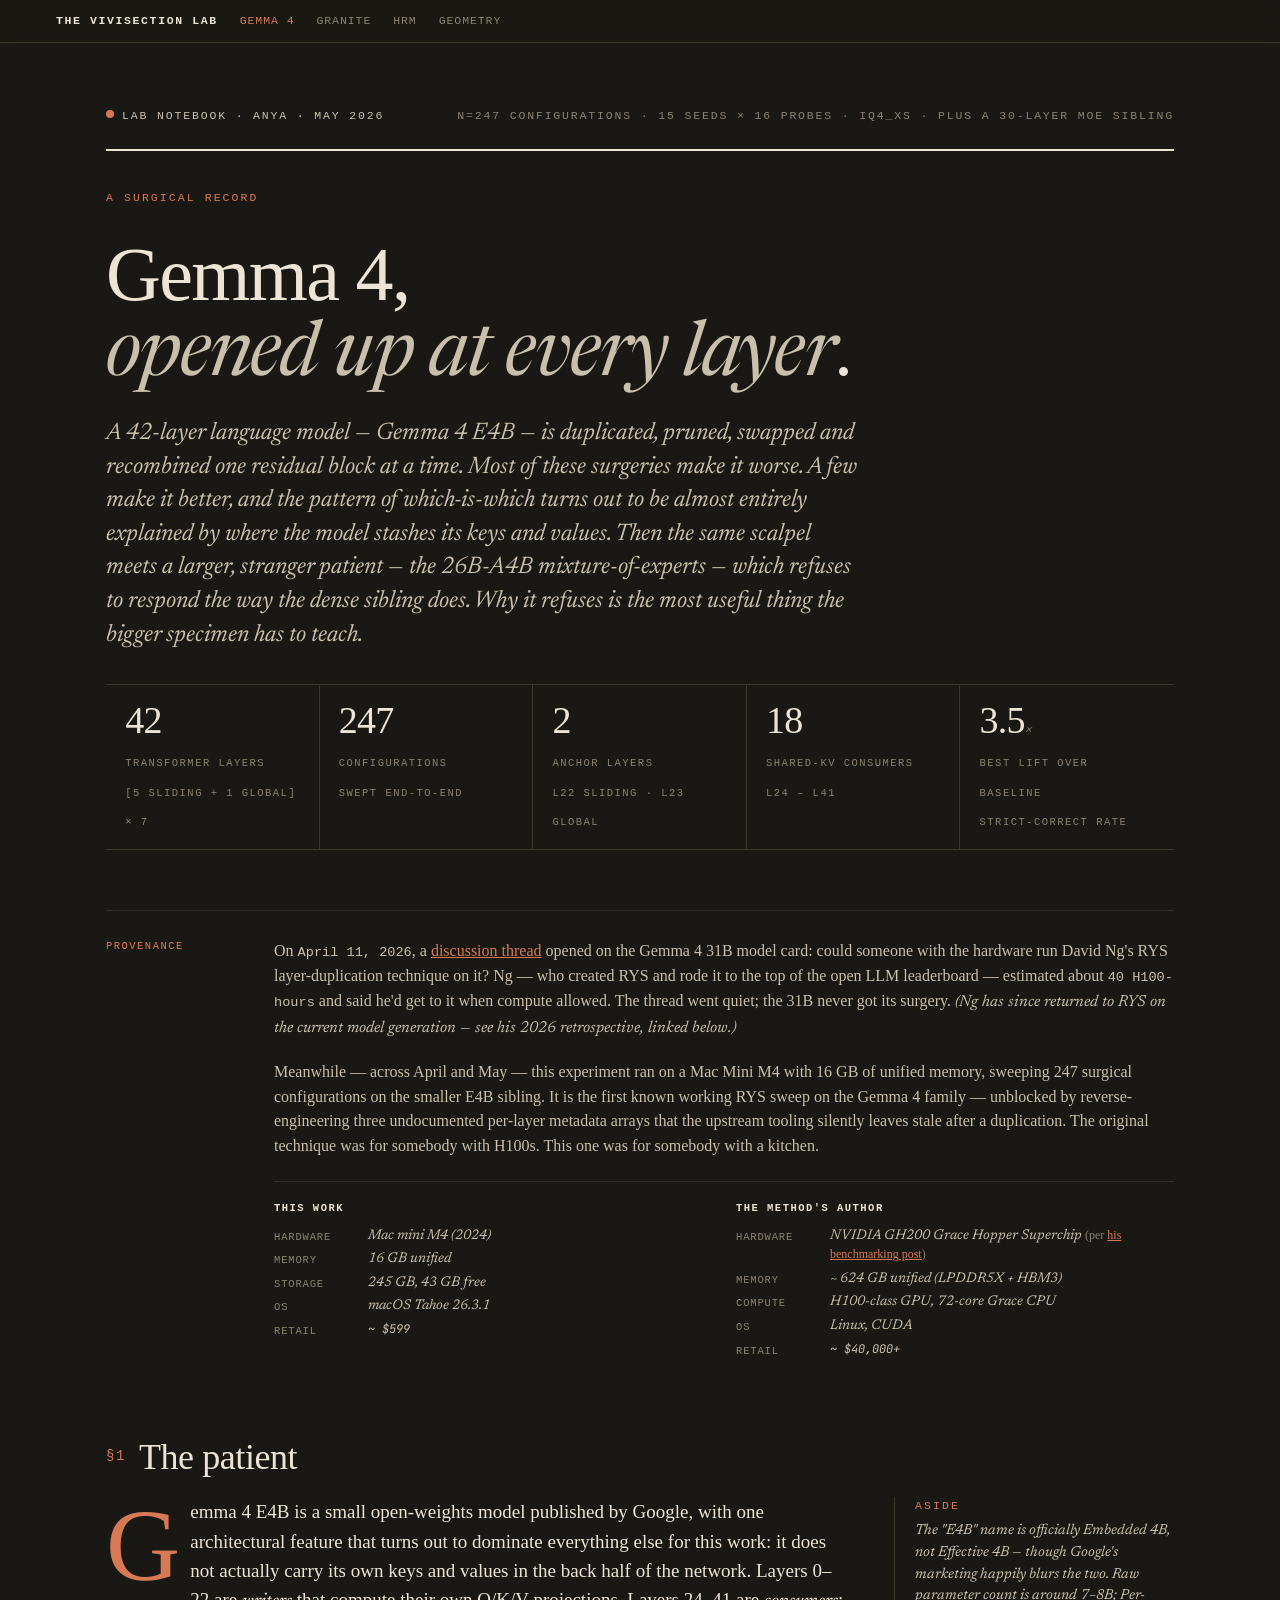
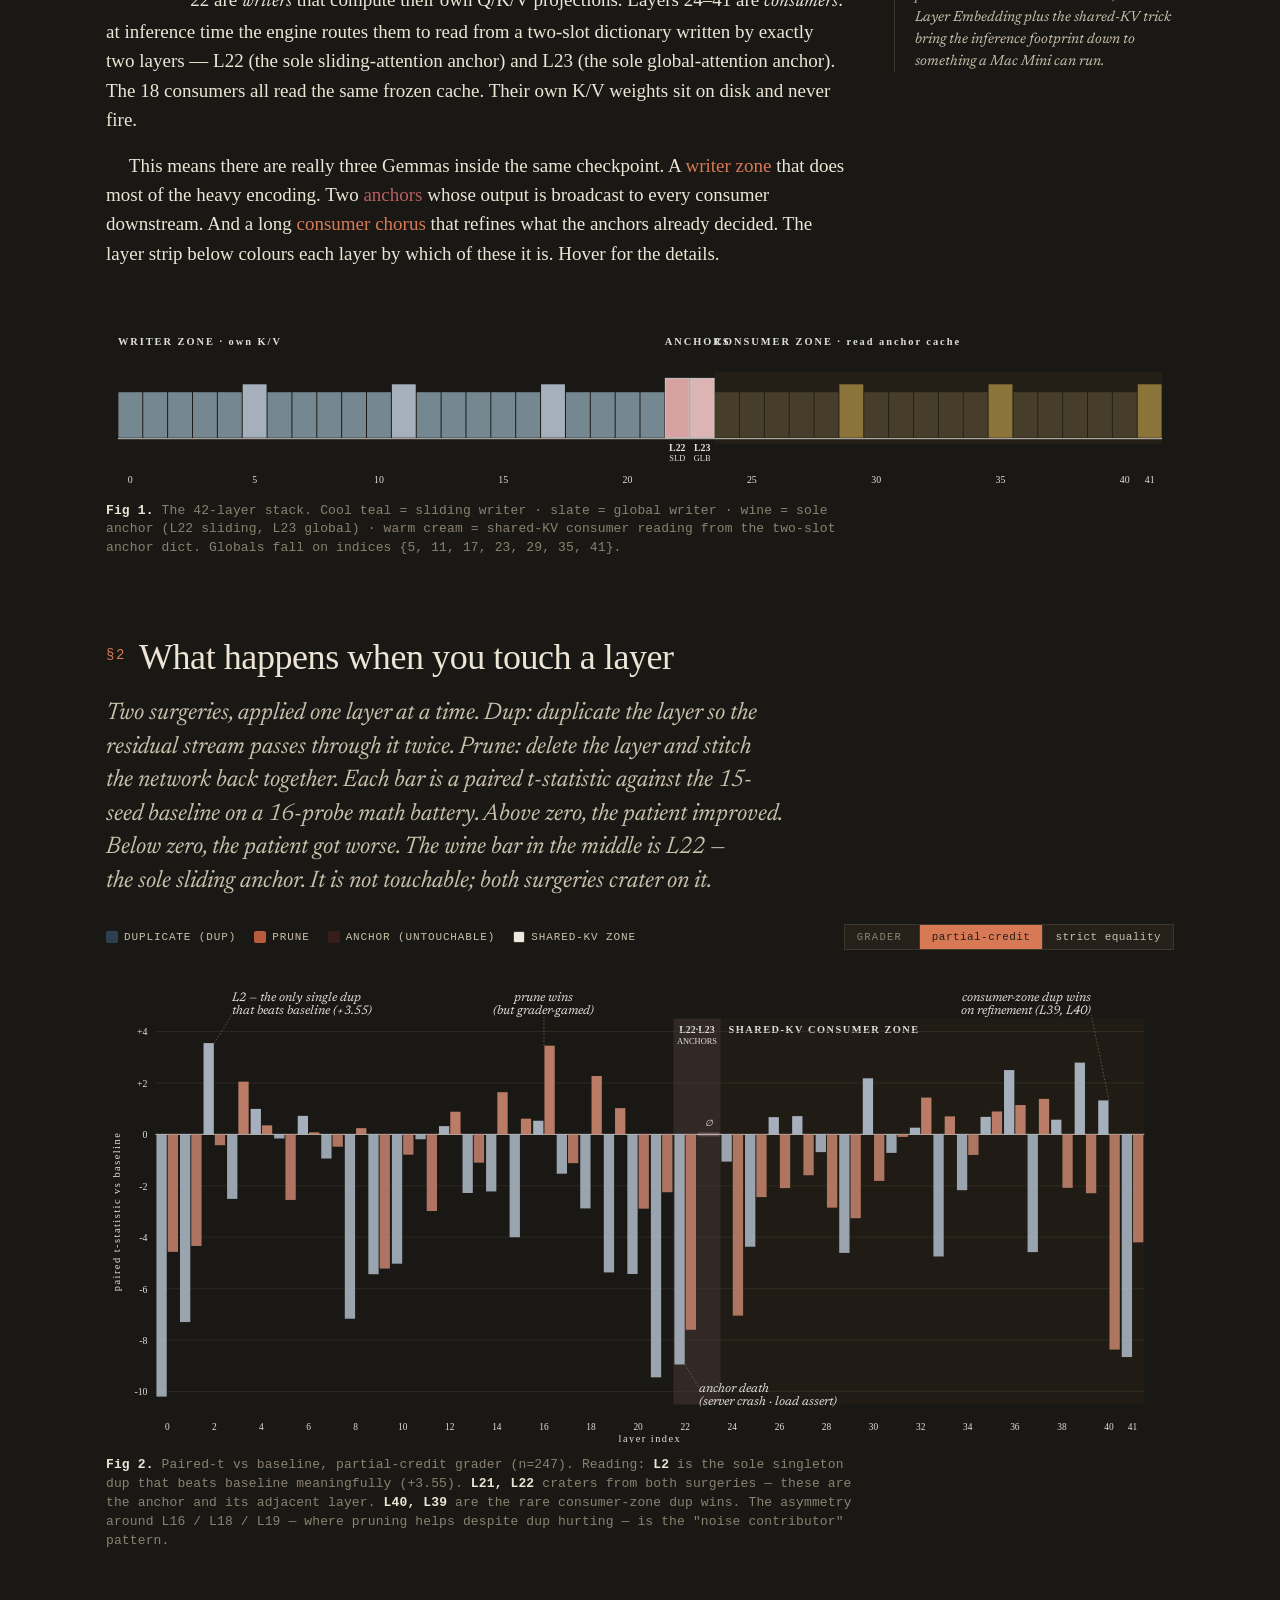
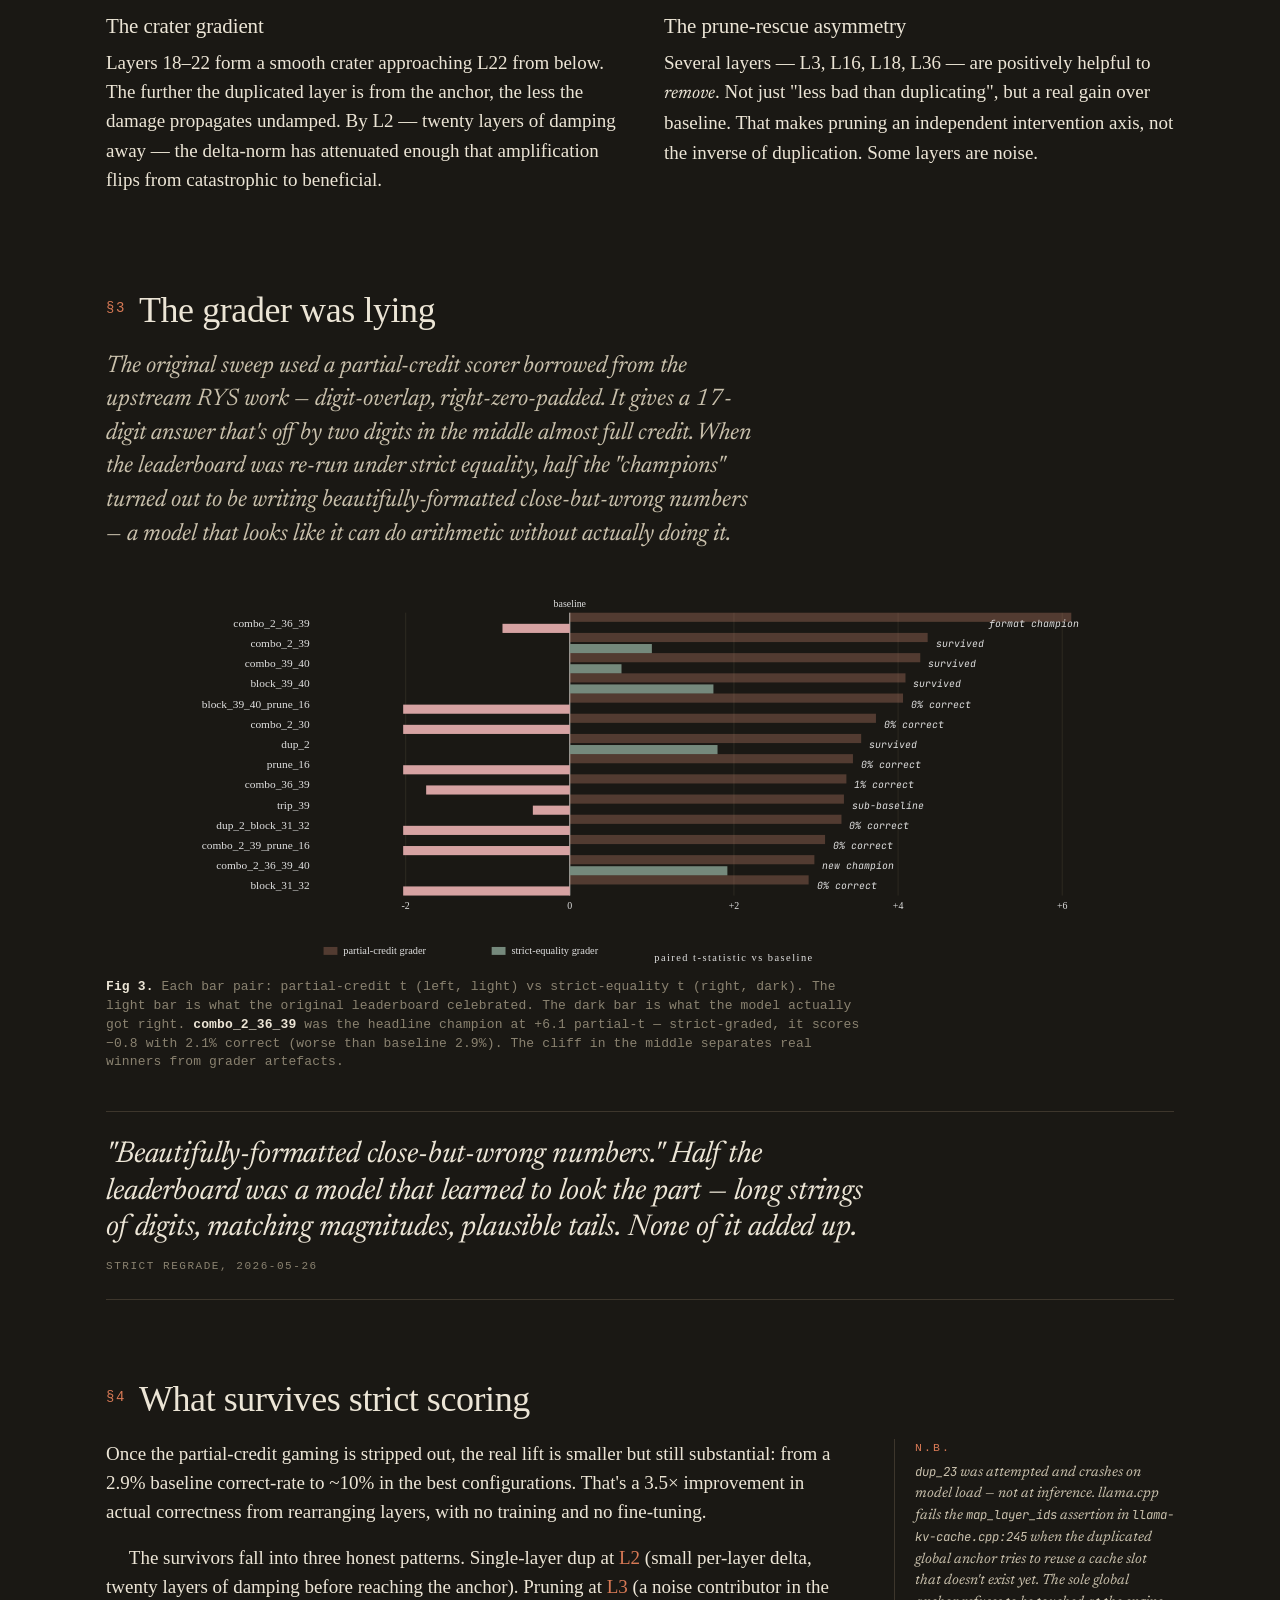
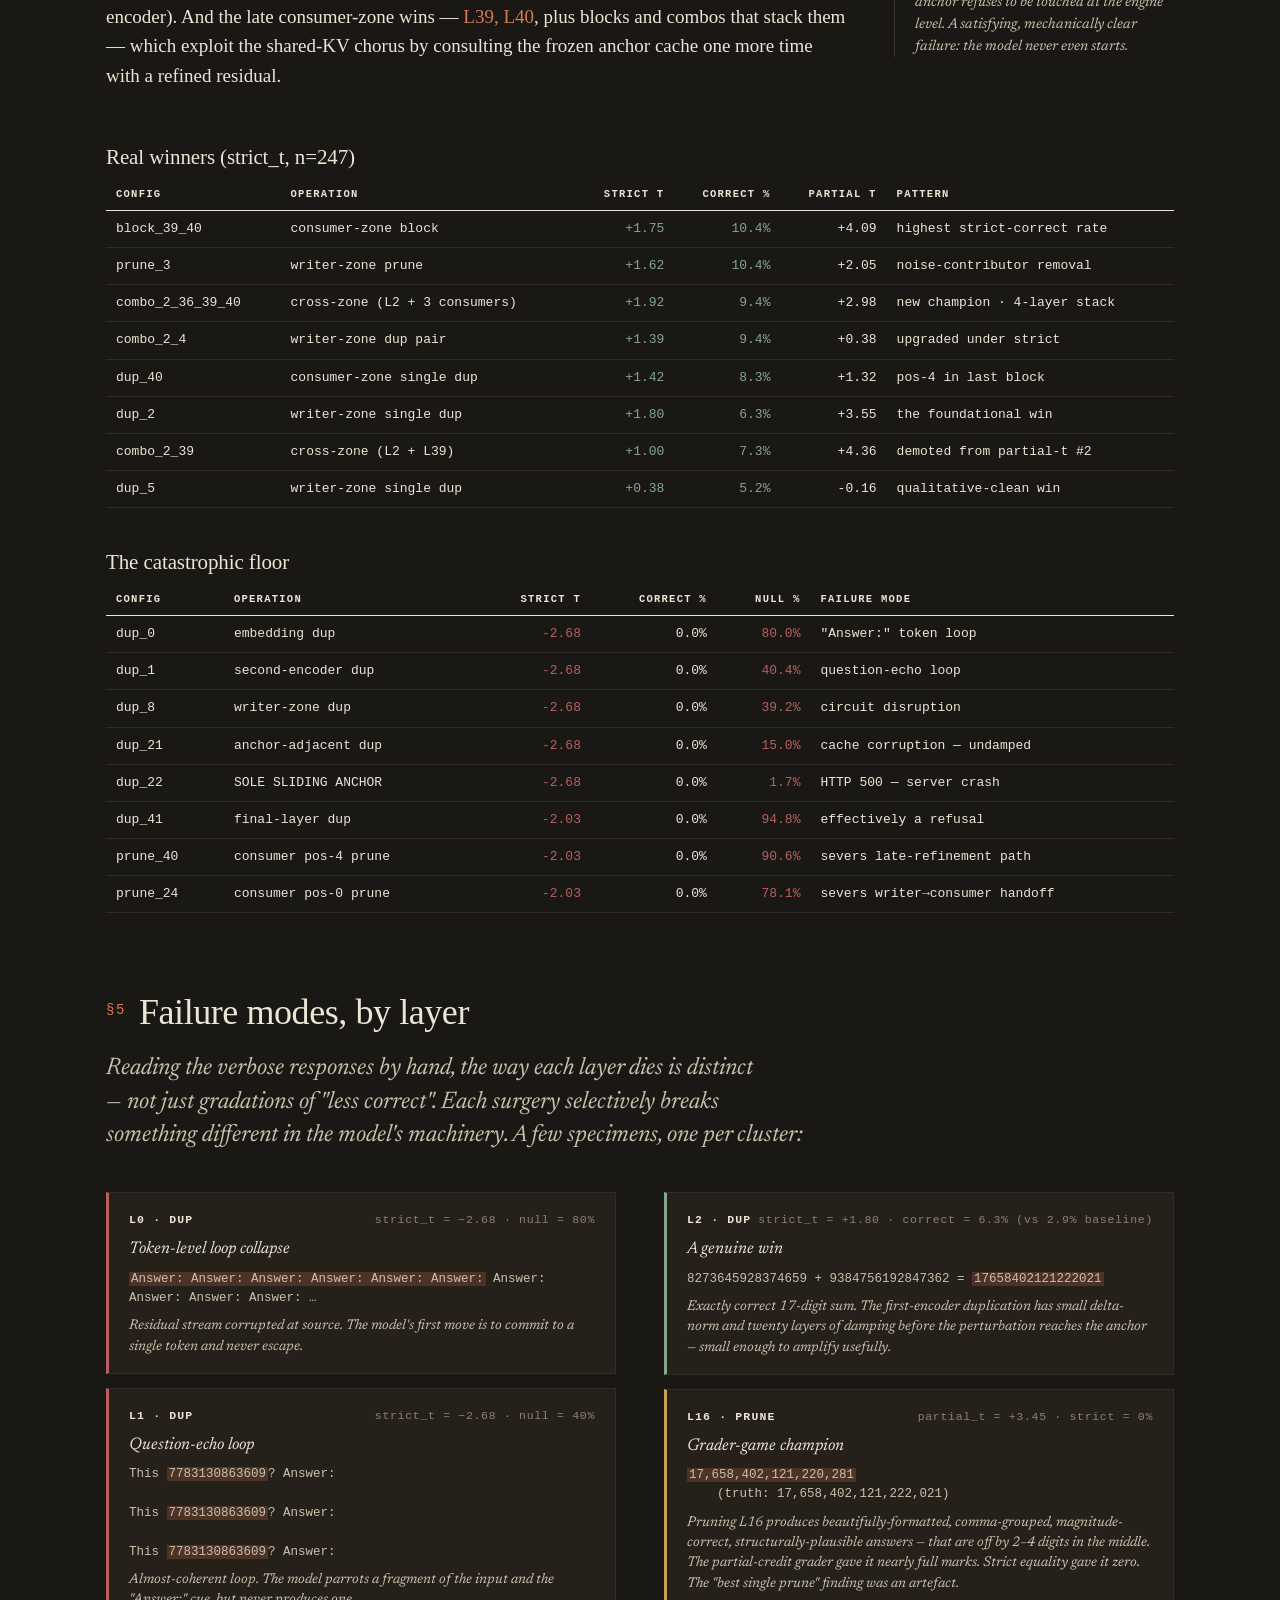
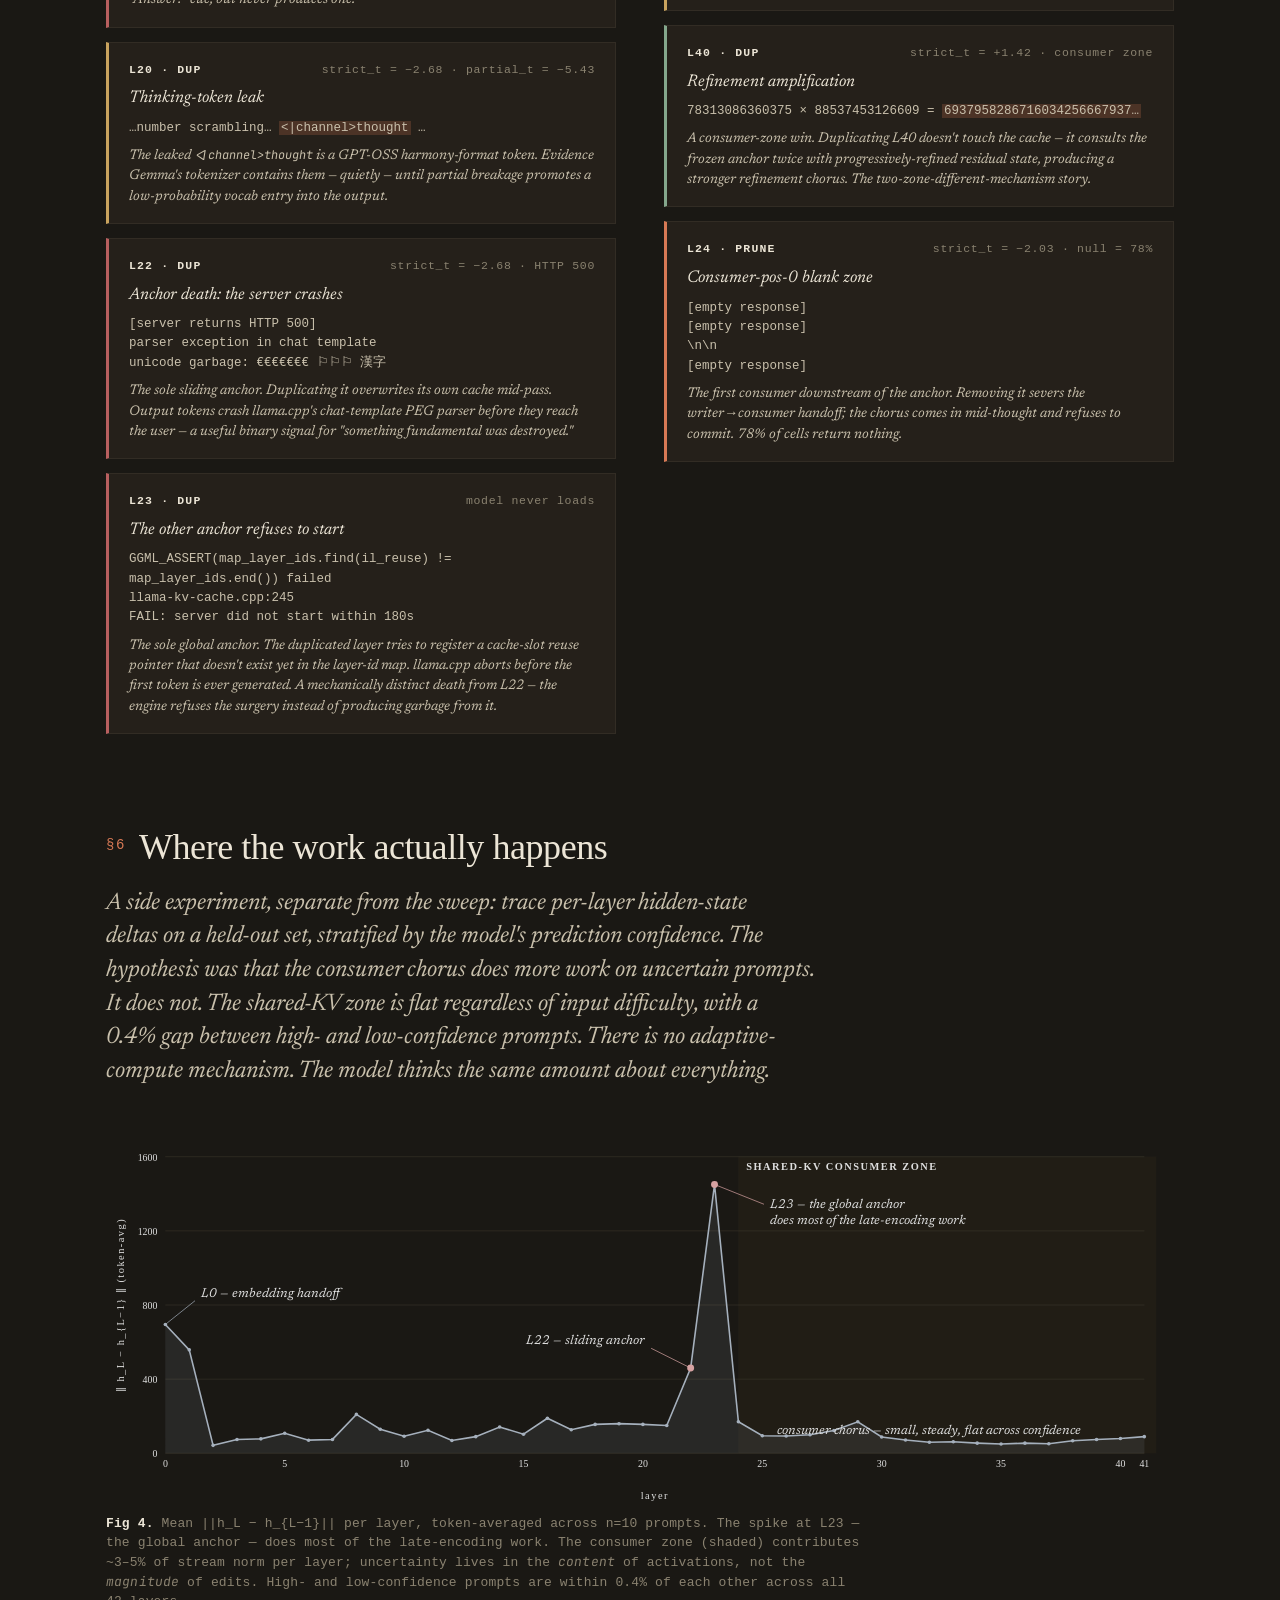
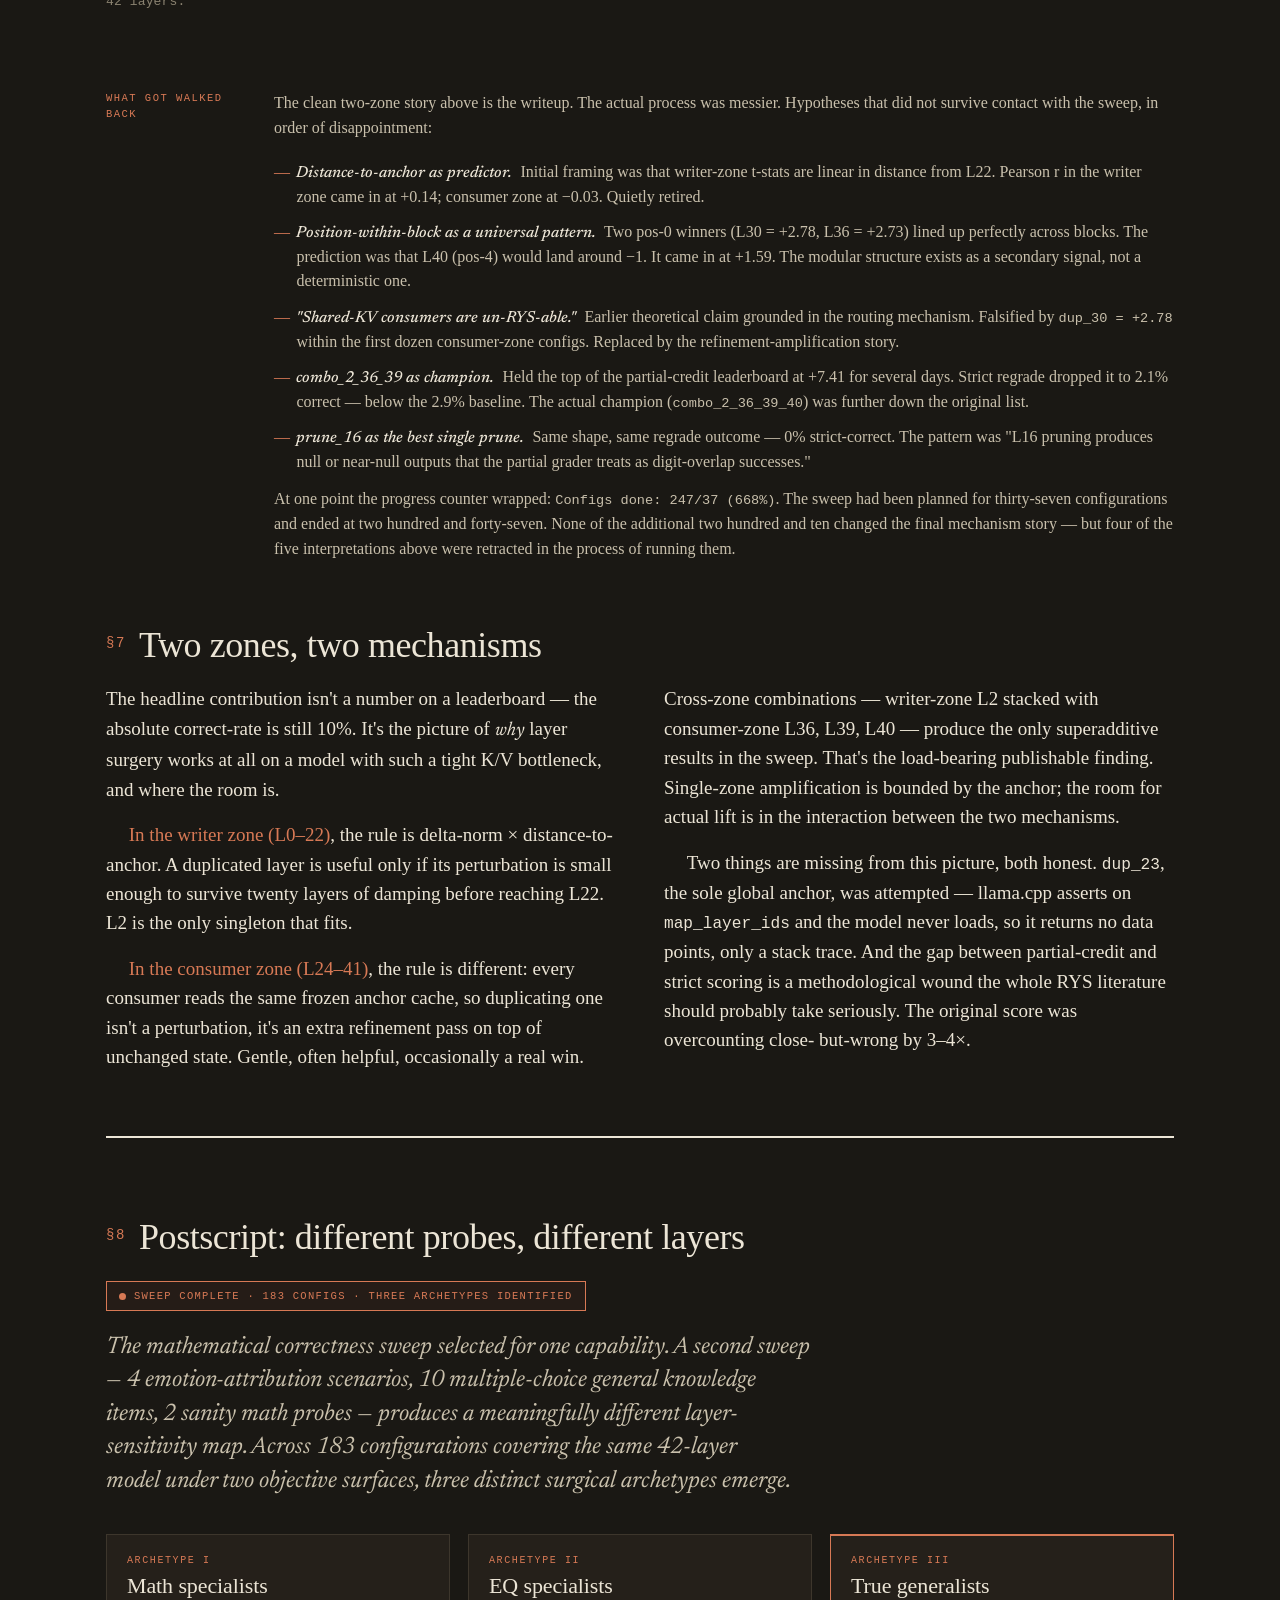
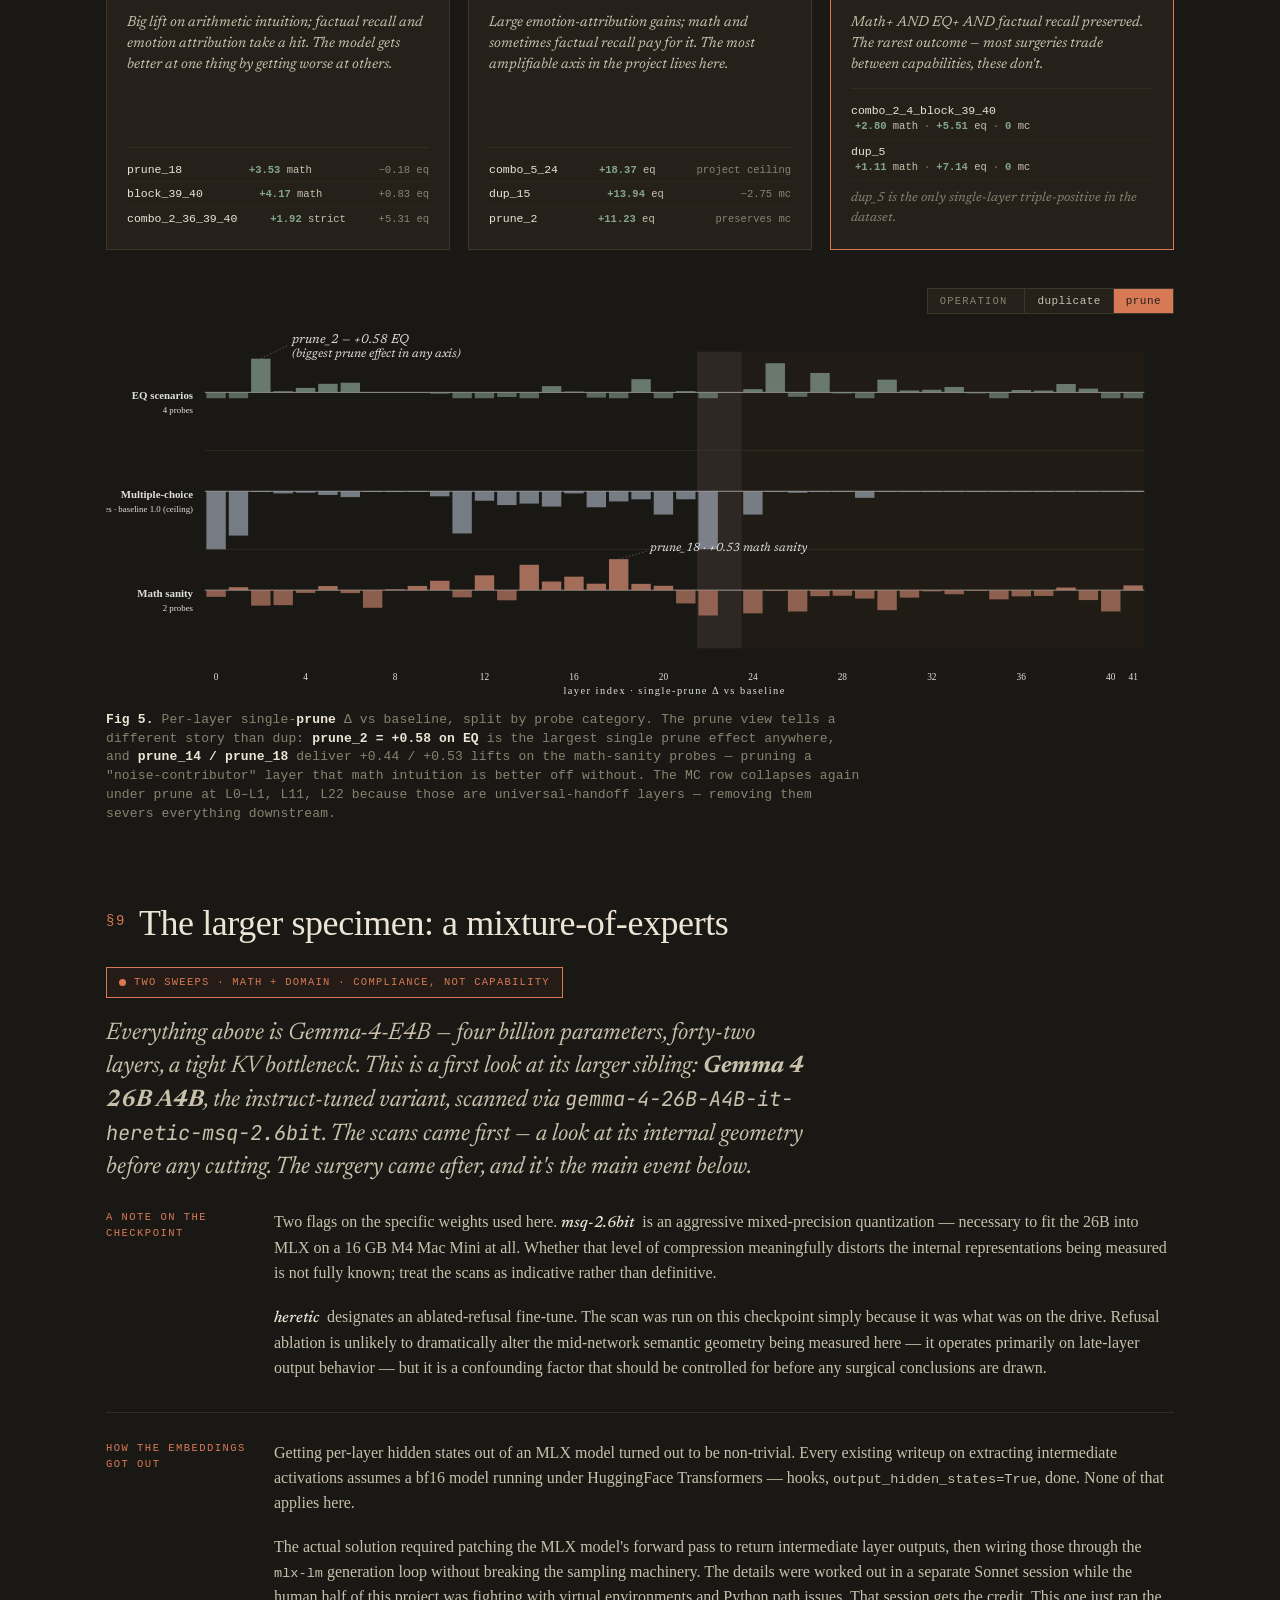
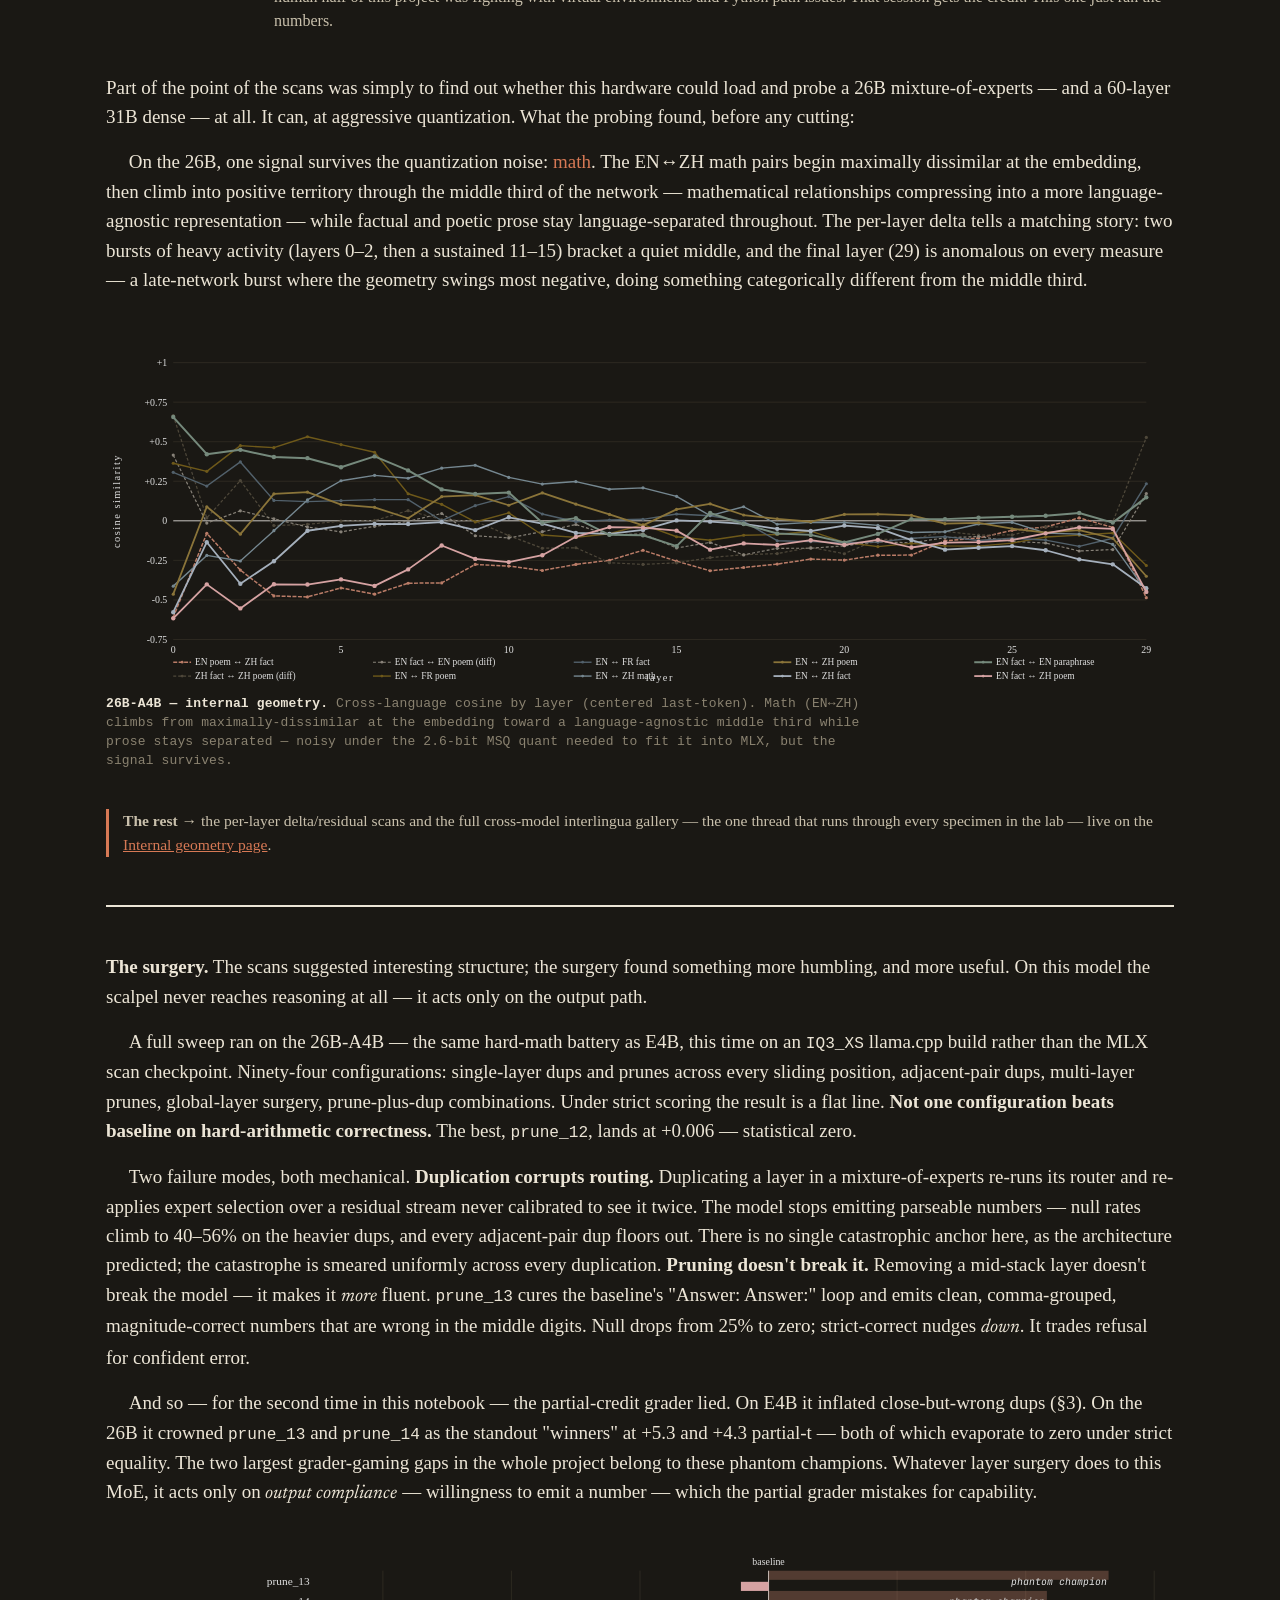
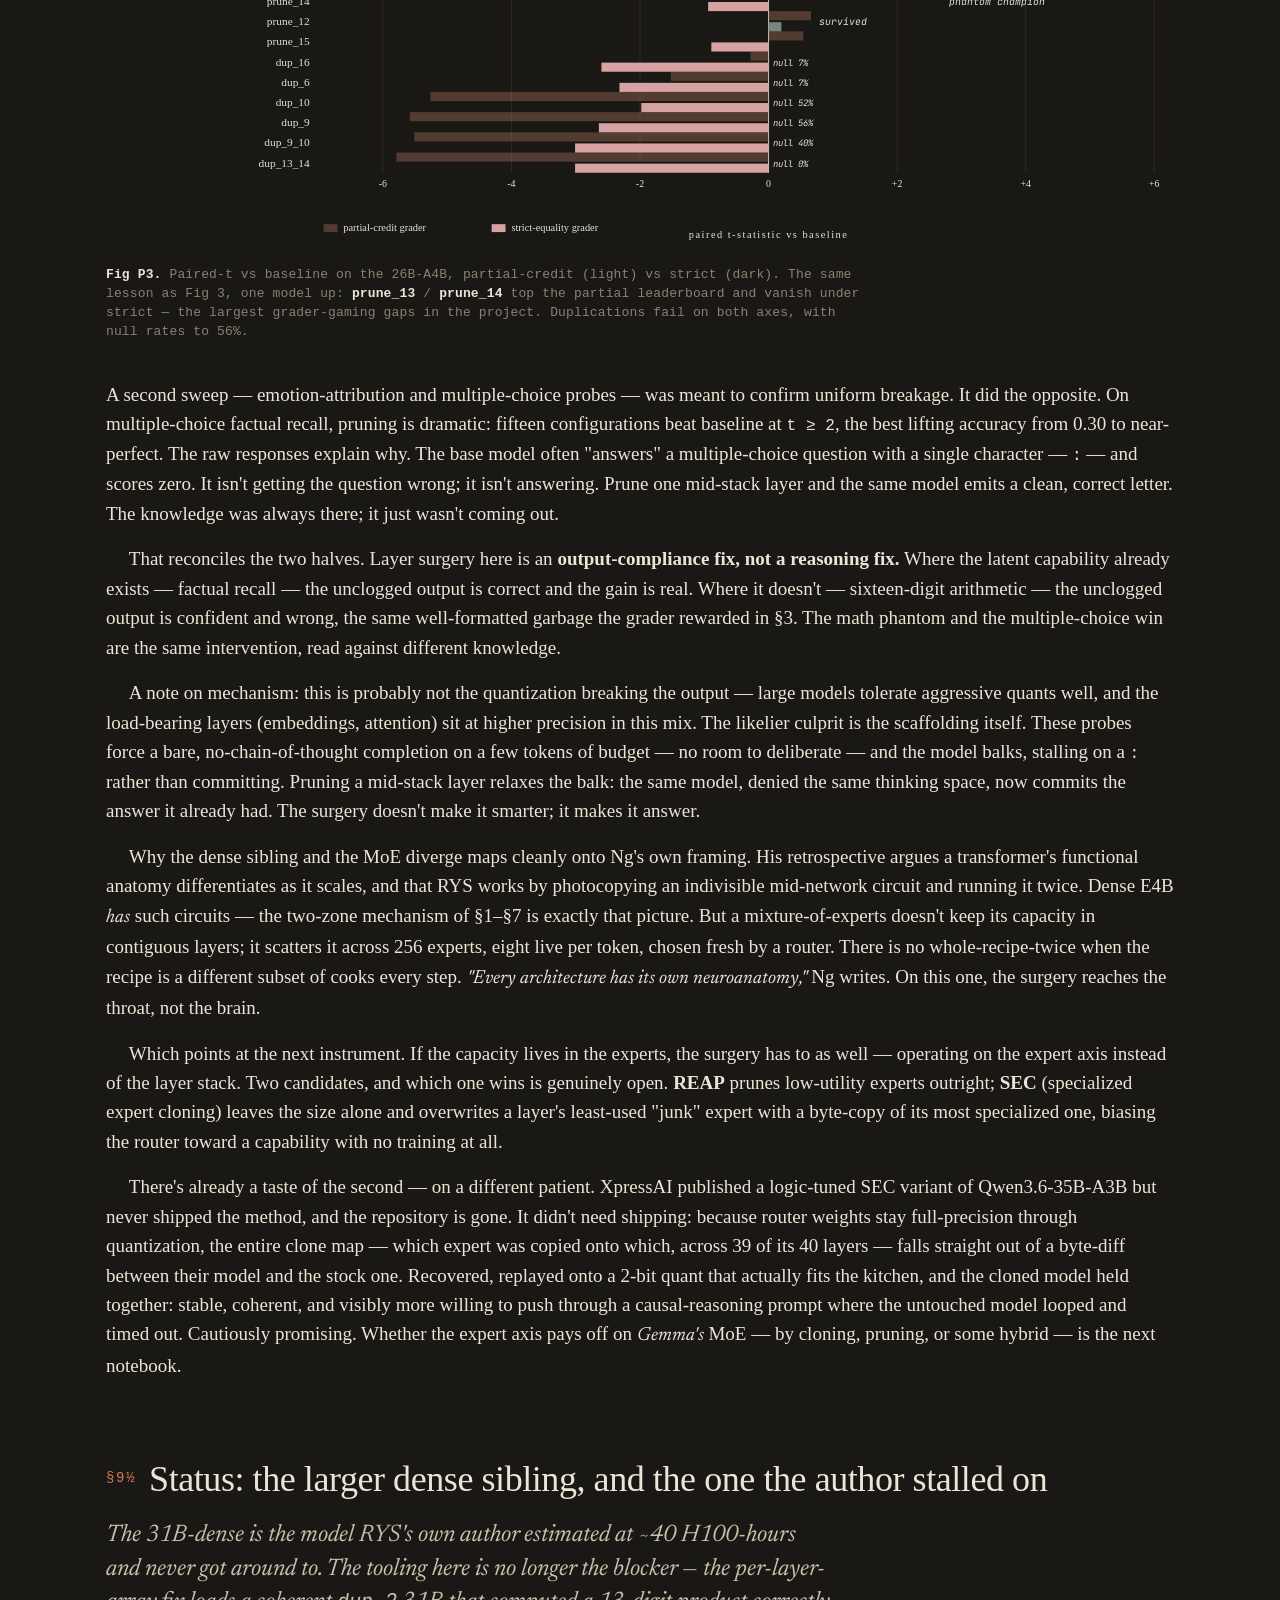
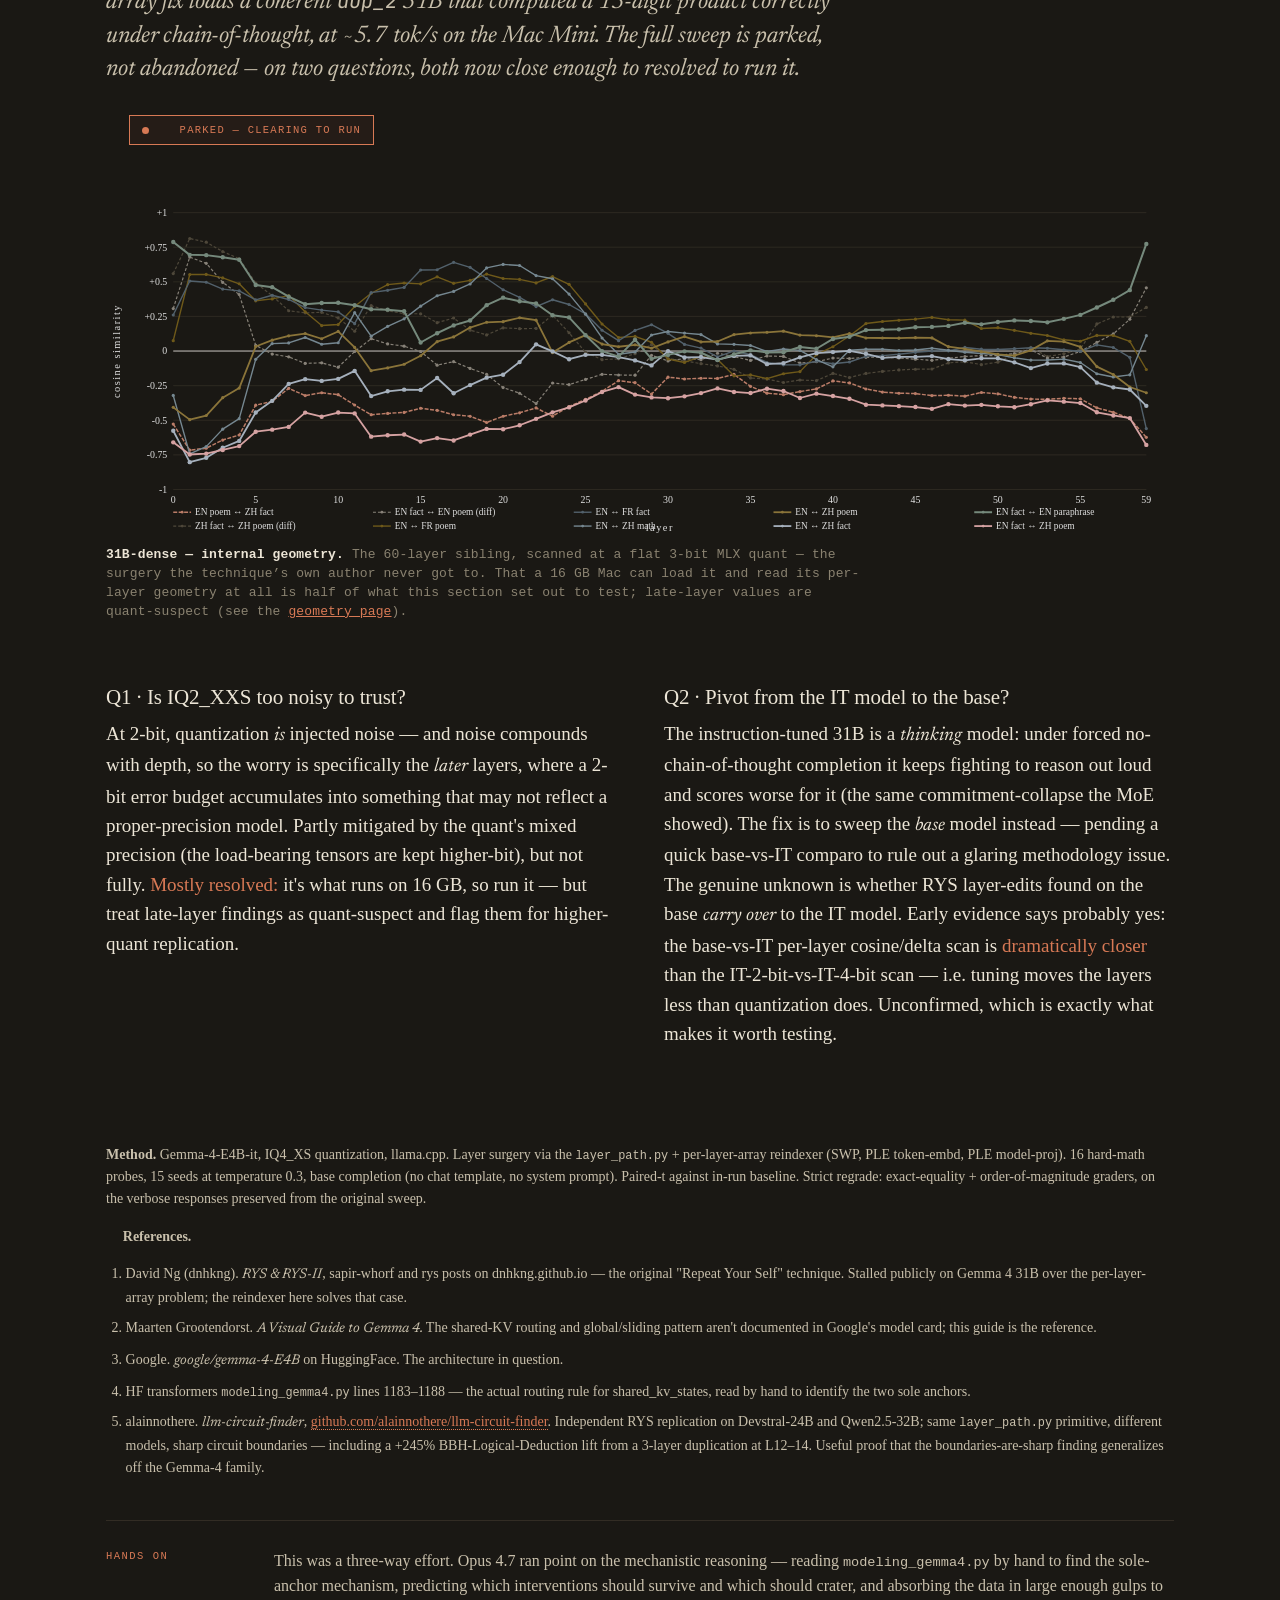
==== commit 80e9ab0b: "Gemma §9½: correct 31B scan quant — flat 3-bit MLX, not IQ2_XXS IQ2_XXS is the surgery/sweep build (" ====
--- a/gemma.html
+++ b/gemma.html
@@ -2982,7 +2982,7 @@
 <circle cx="887" cy="353" r="1.4" fill="#7A2E2E"/>
 <text x="900" y="356" font-family="JetBrains Mono" font-size="9.5" fill="#443D31">EN fact ↔ ZH poem</text>
 </svg>
-<div class="figcap"><b>31B-dense — internal geometry.</b> The 60-layer sibling, scanned at IQ2_XXS — the surgery the technique’s own author never got to. That a 16&nbsp;GB Mac can load it and read its per-layer geometry at all is half of what this section set out to test; late-layer values are quant-suspect (see the <a href="geometry.html">geometry page</a>).</div>
+<div class="figcap"><b>31B-dense — internal geometry.</b> The 60-layer sibling, scanned at a flat 3-bit MLX quant — the surgery the technique’s own author never got to. That a 16&nbsp;GB Mac can load it and read its per-layer geometry at all is half of what this section set out to test; late-layer values are quant-suspect (see the <a href="geometry.html">geometry page</a>).</div>
 </div>
 
   <div class="col-2">
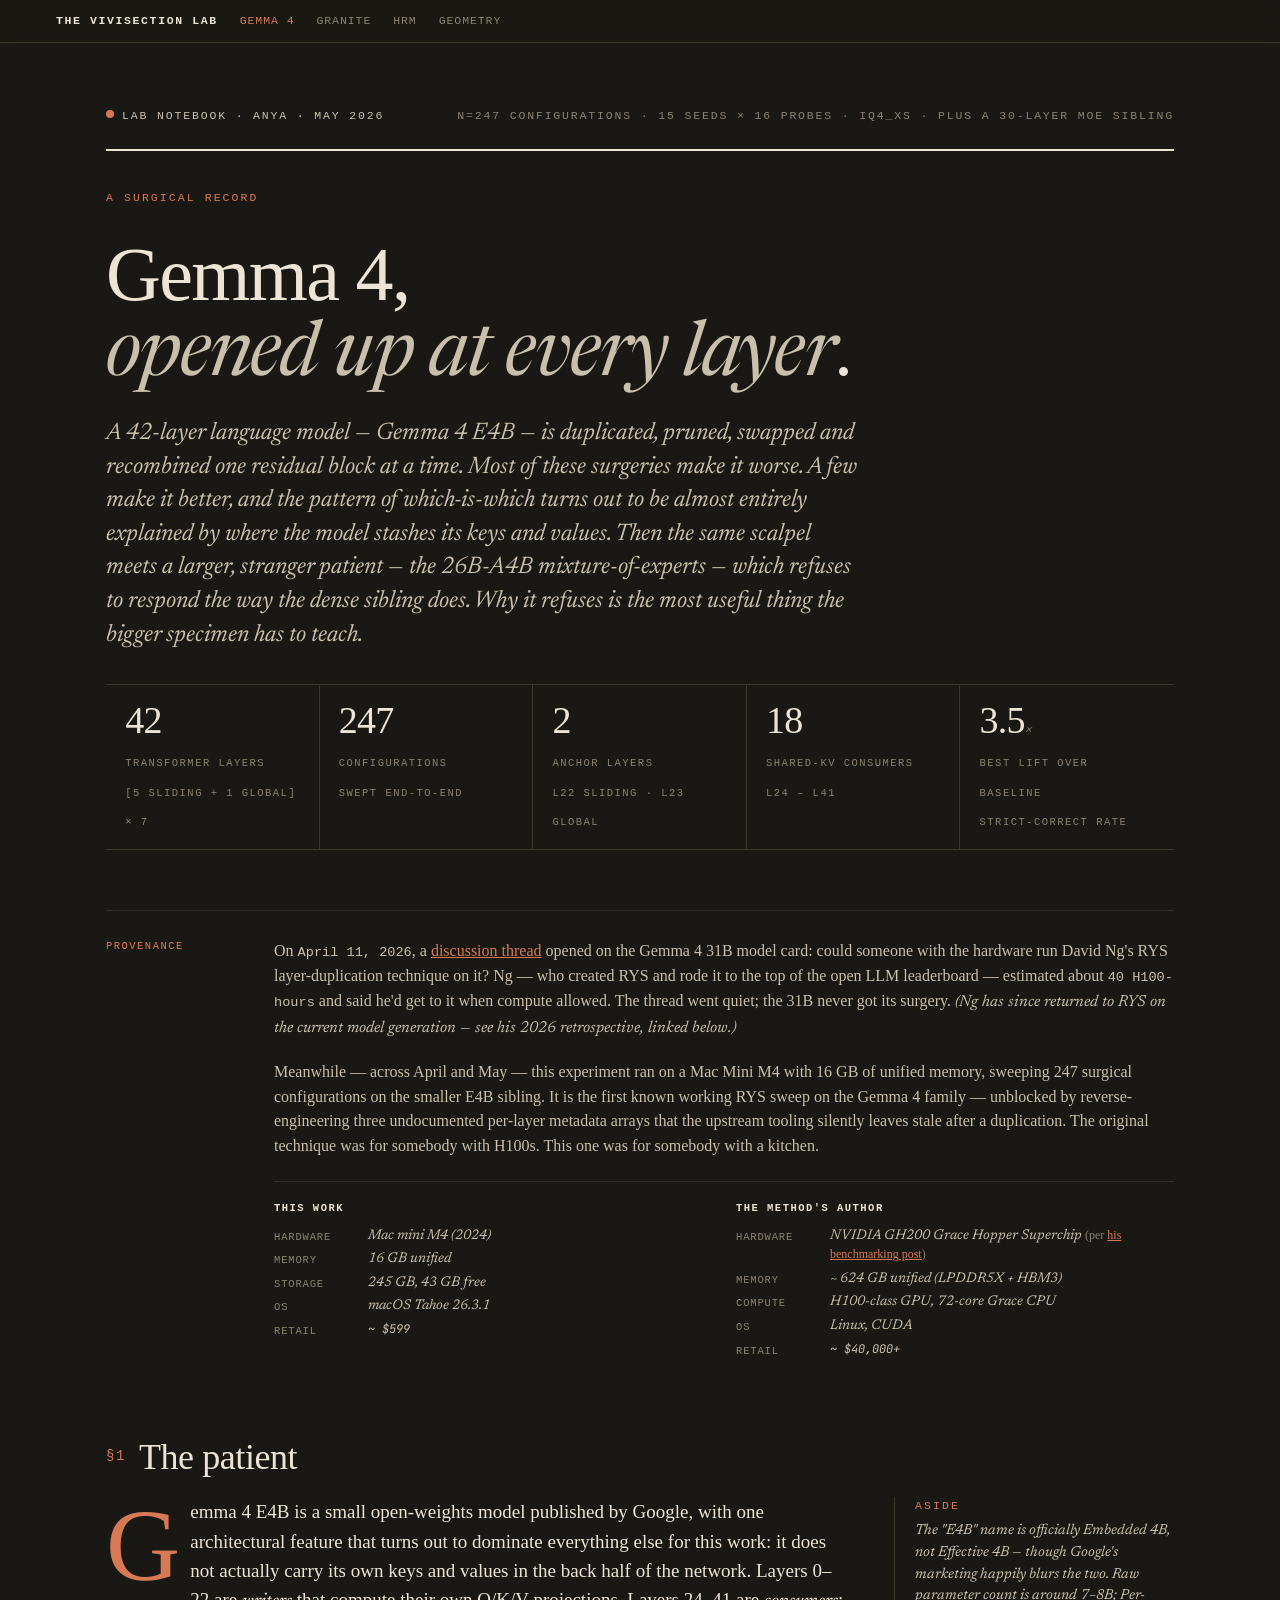
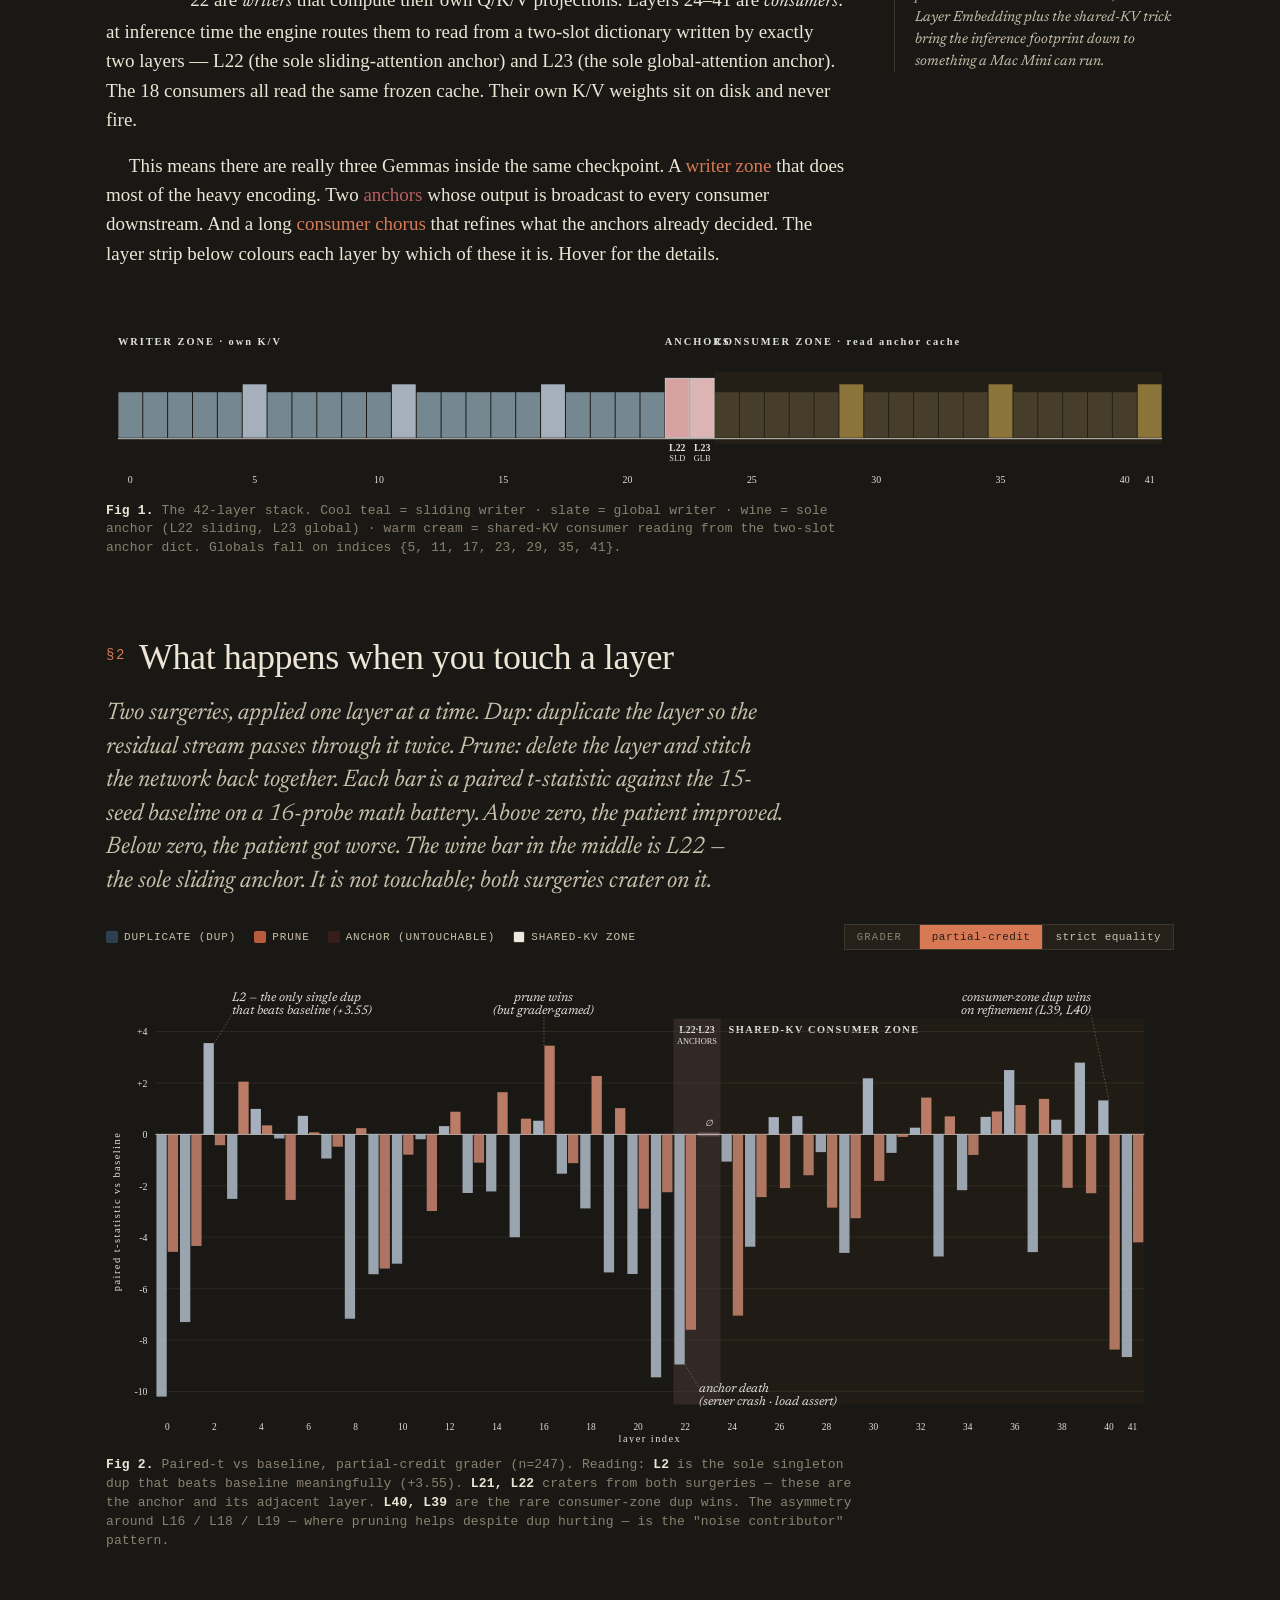
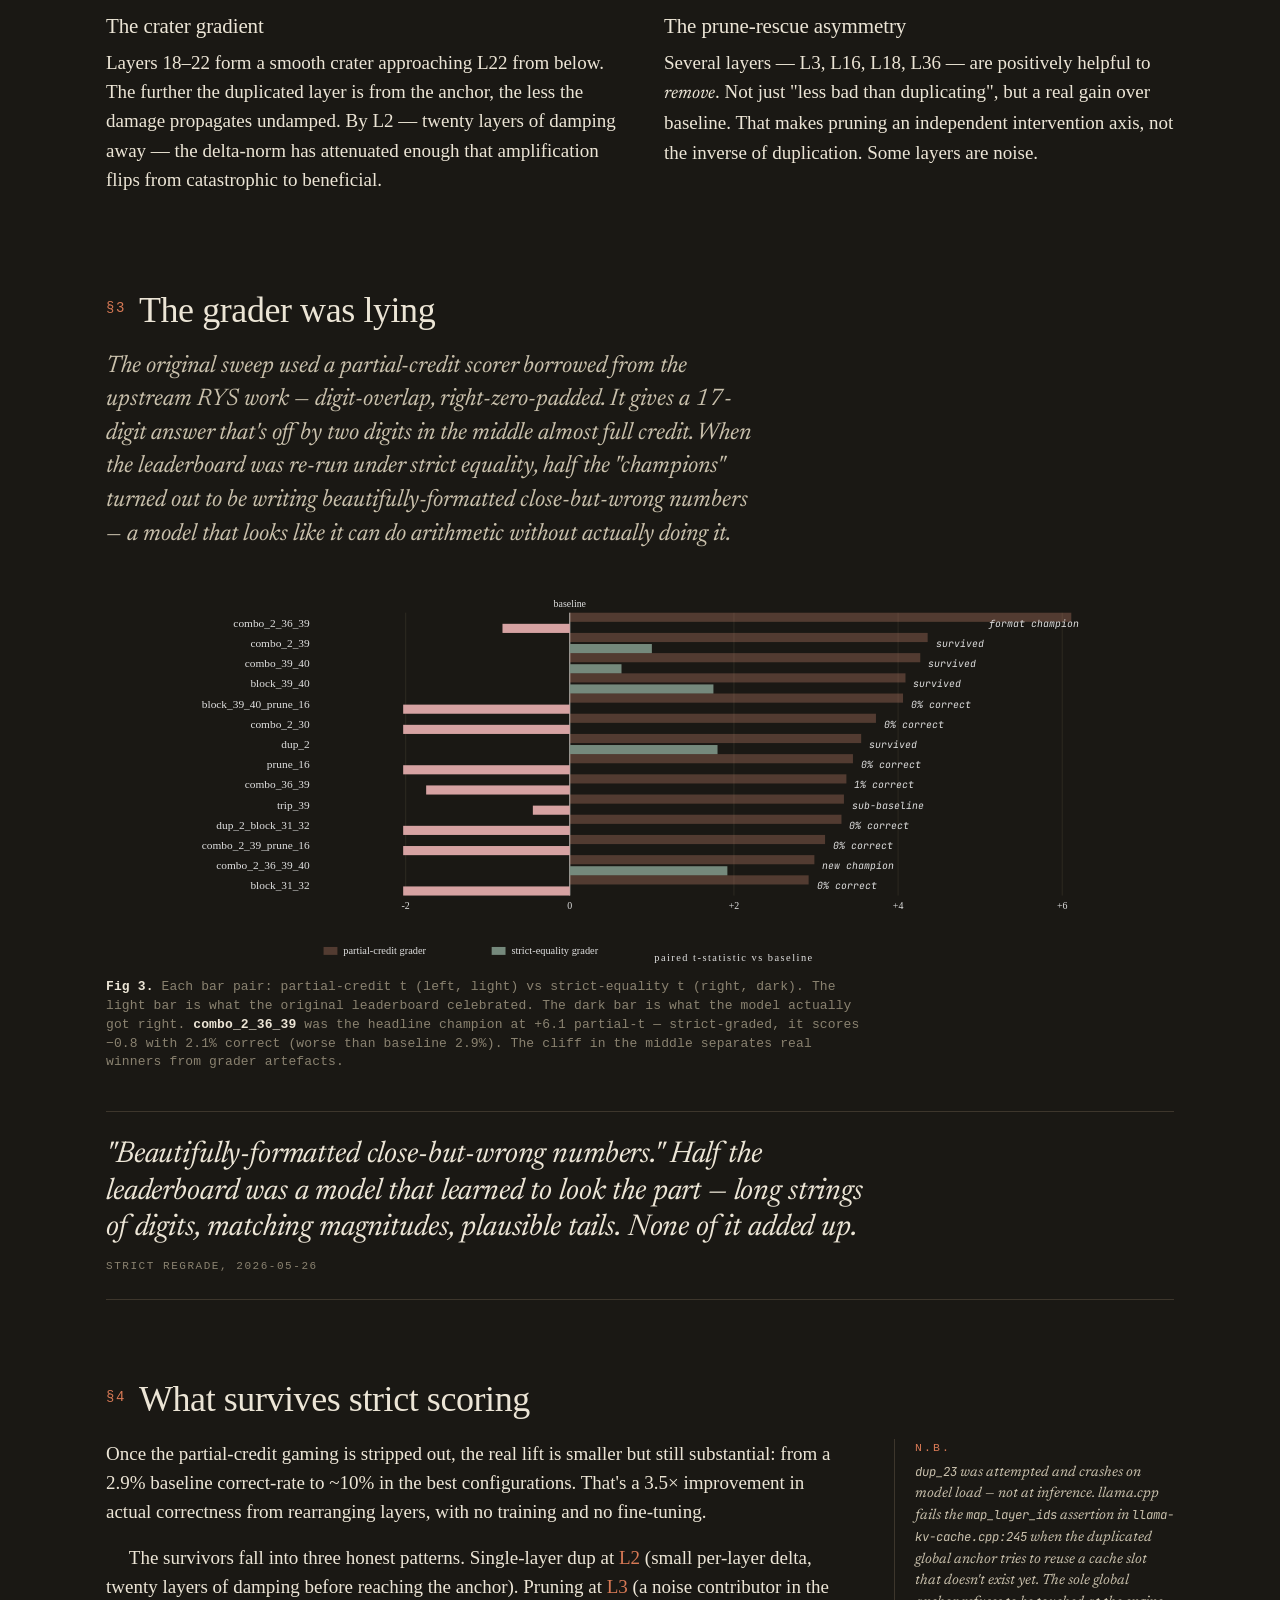
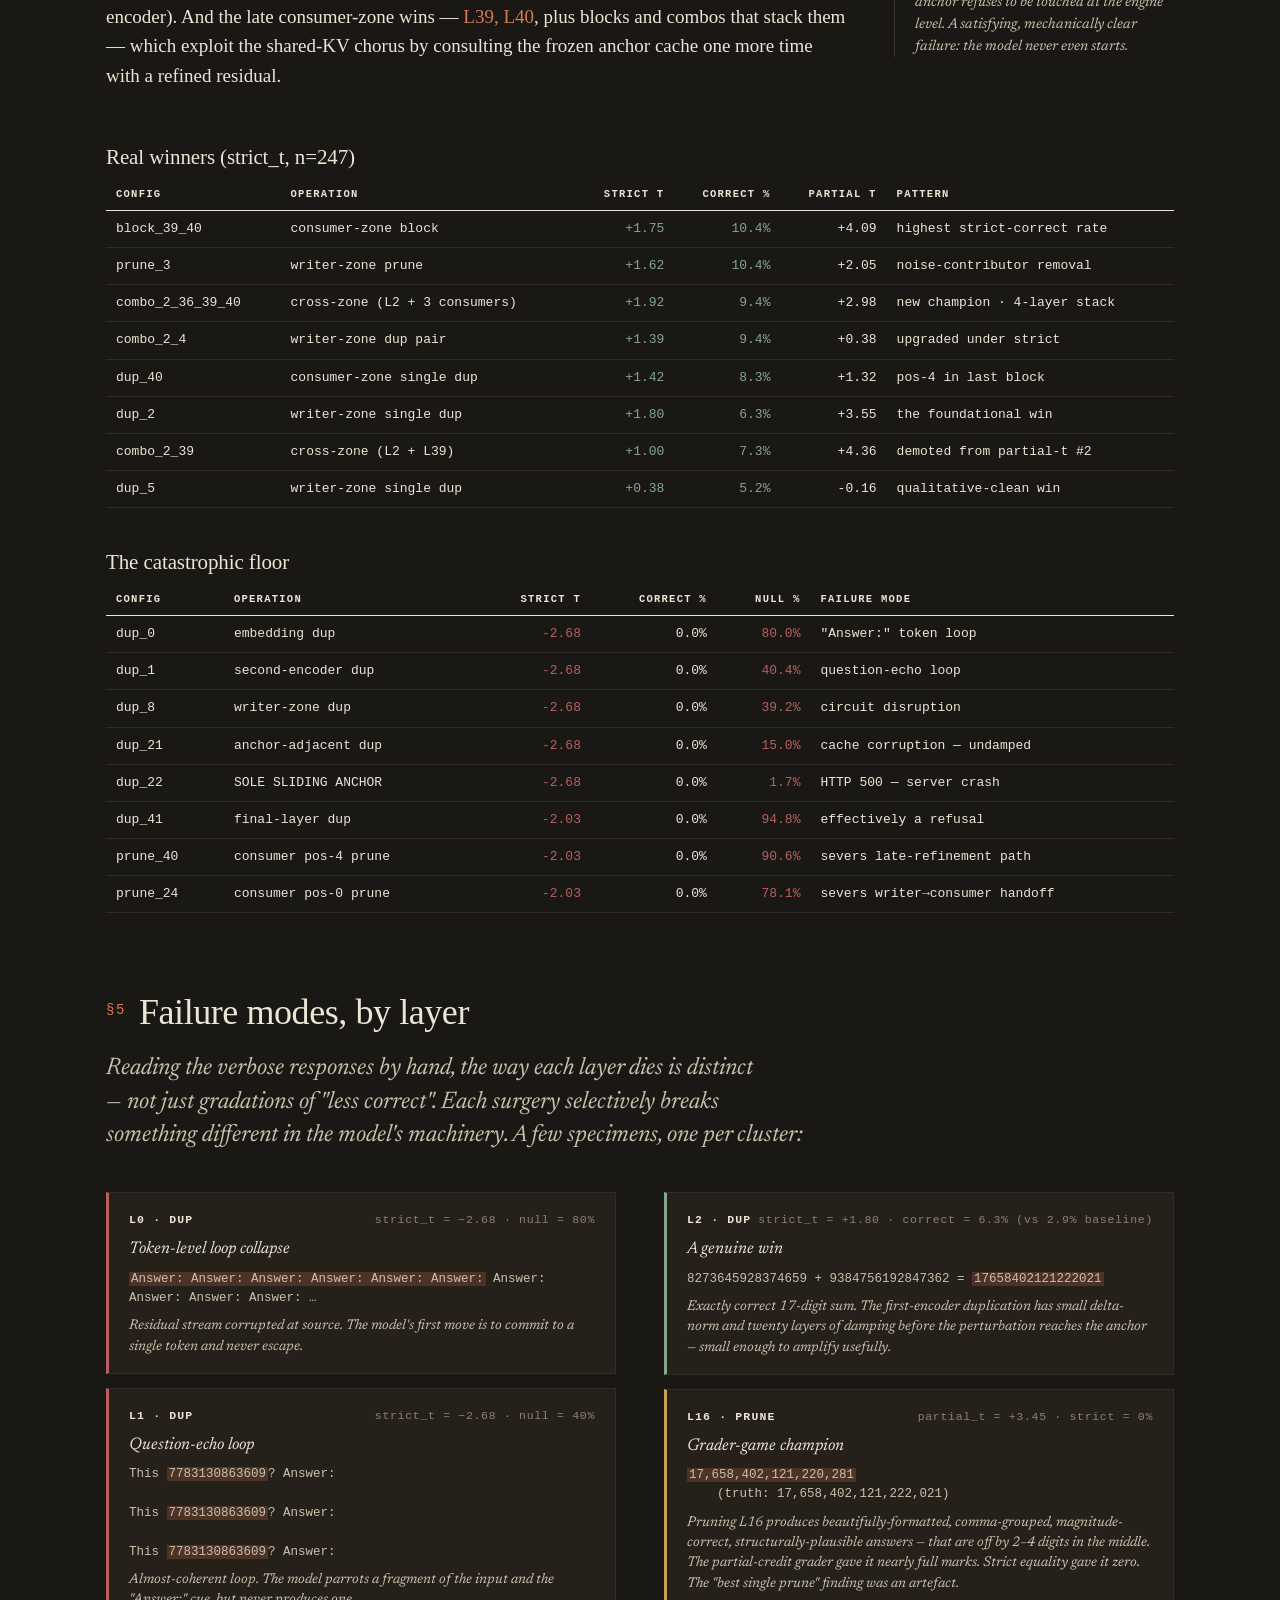
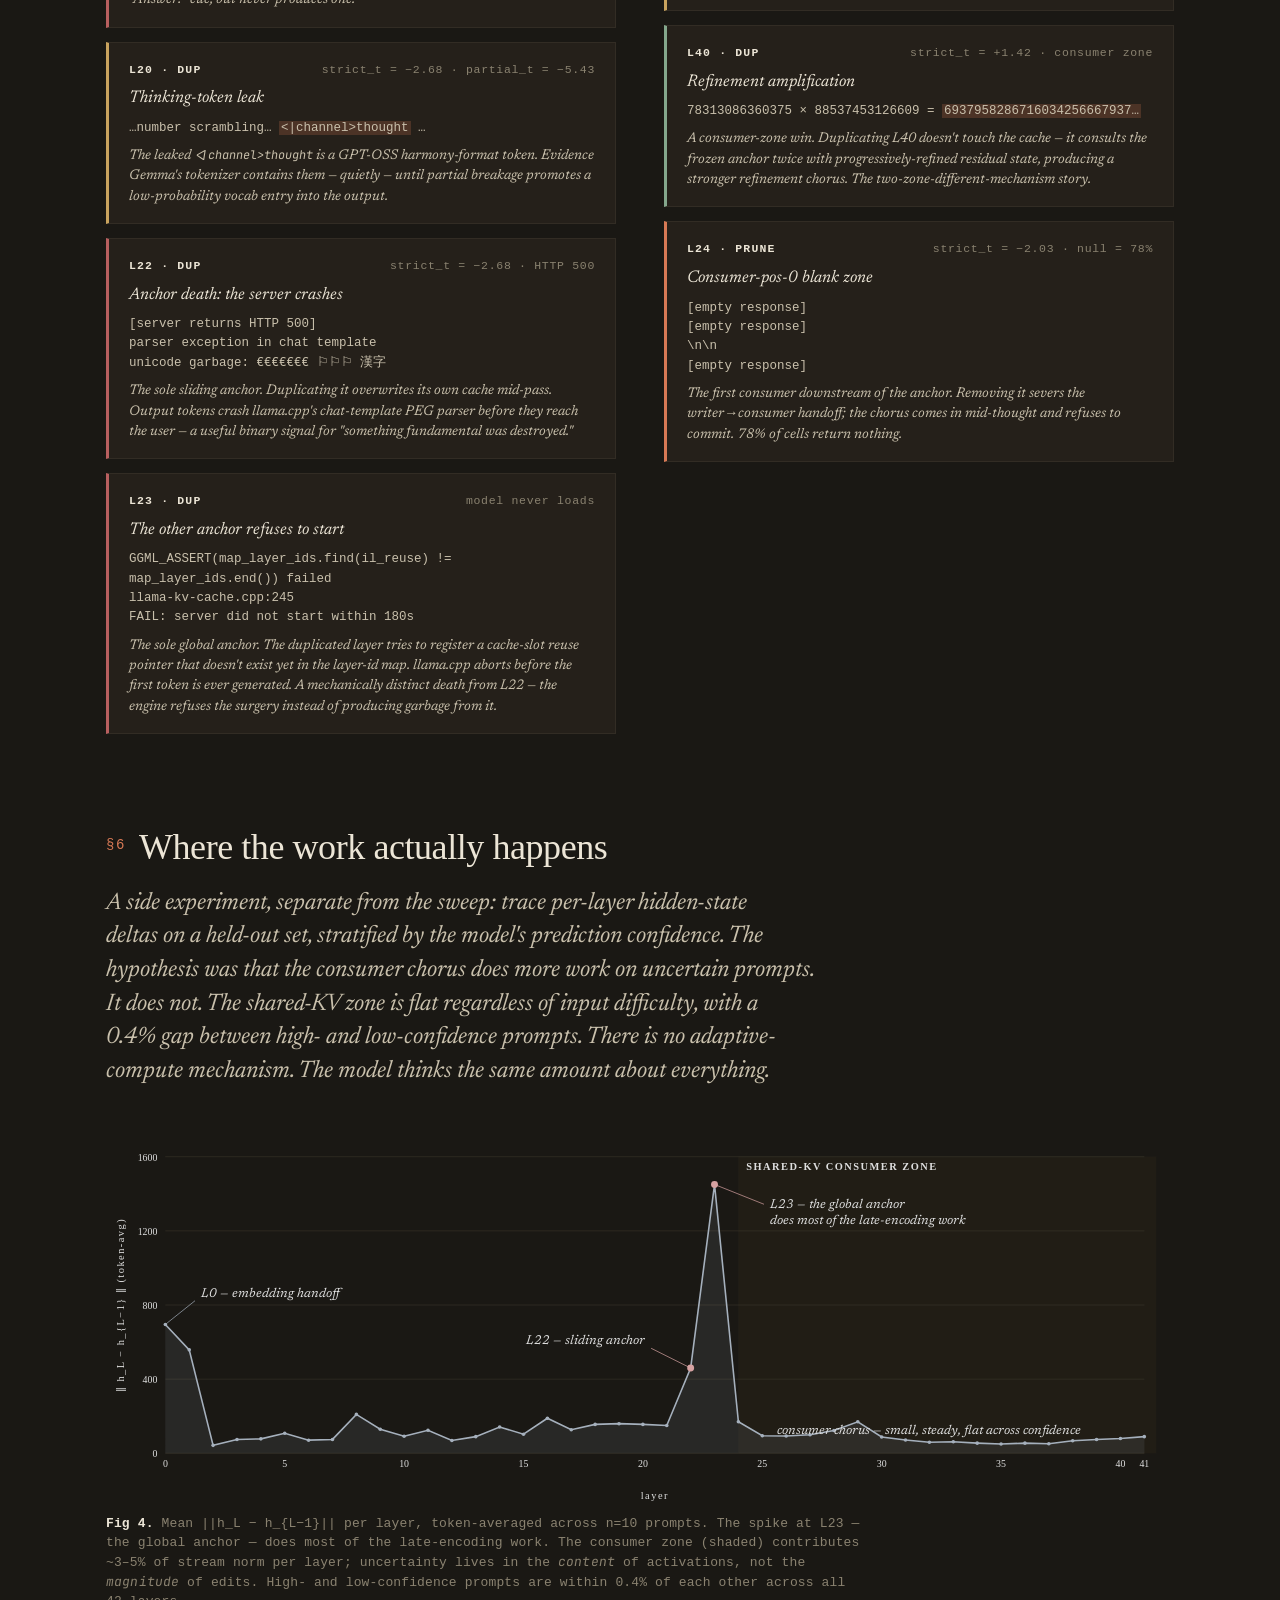
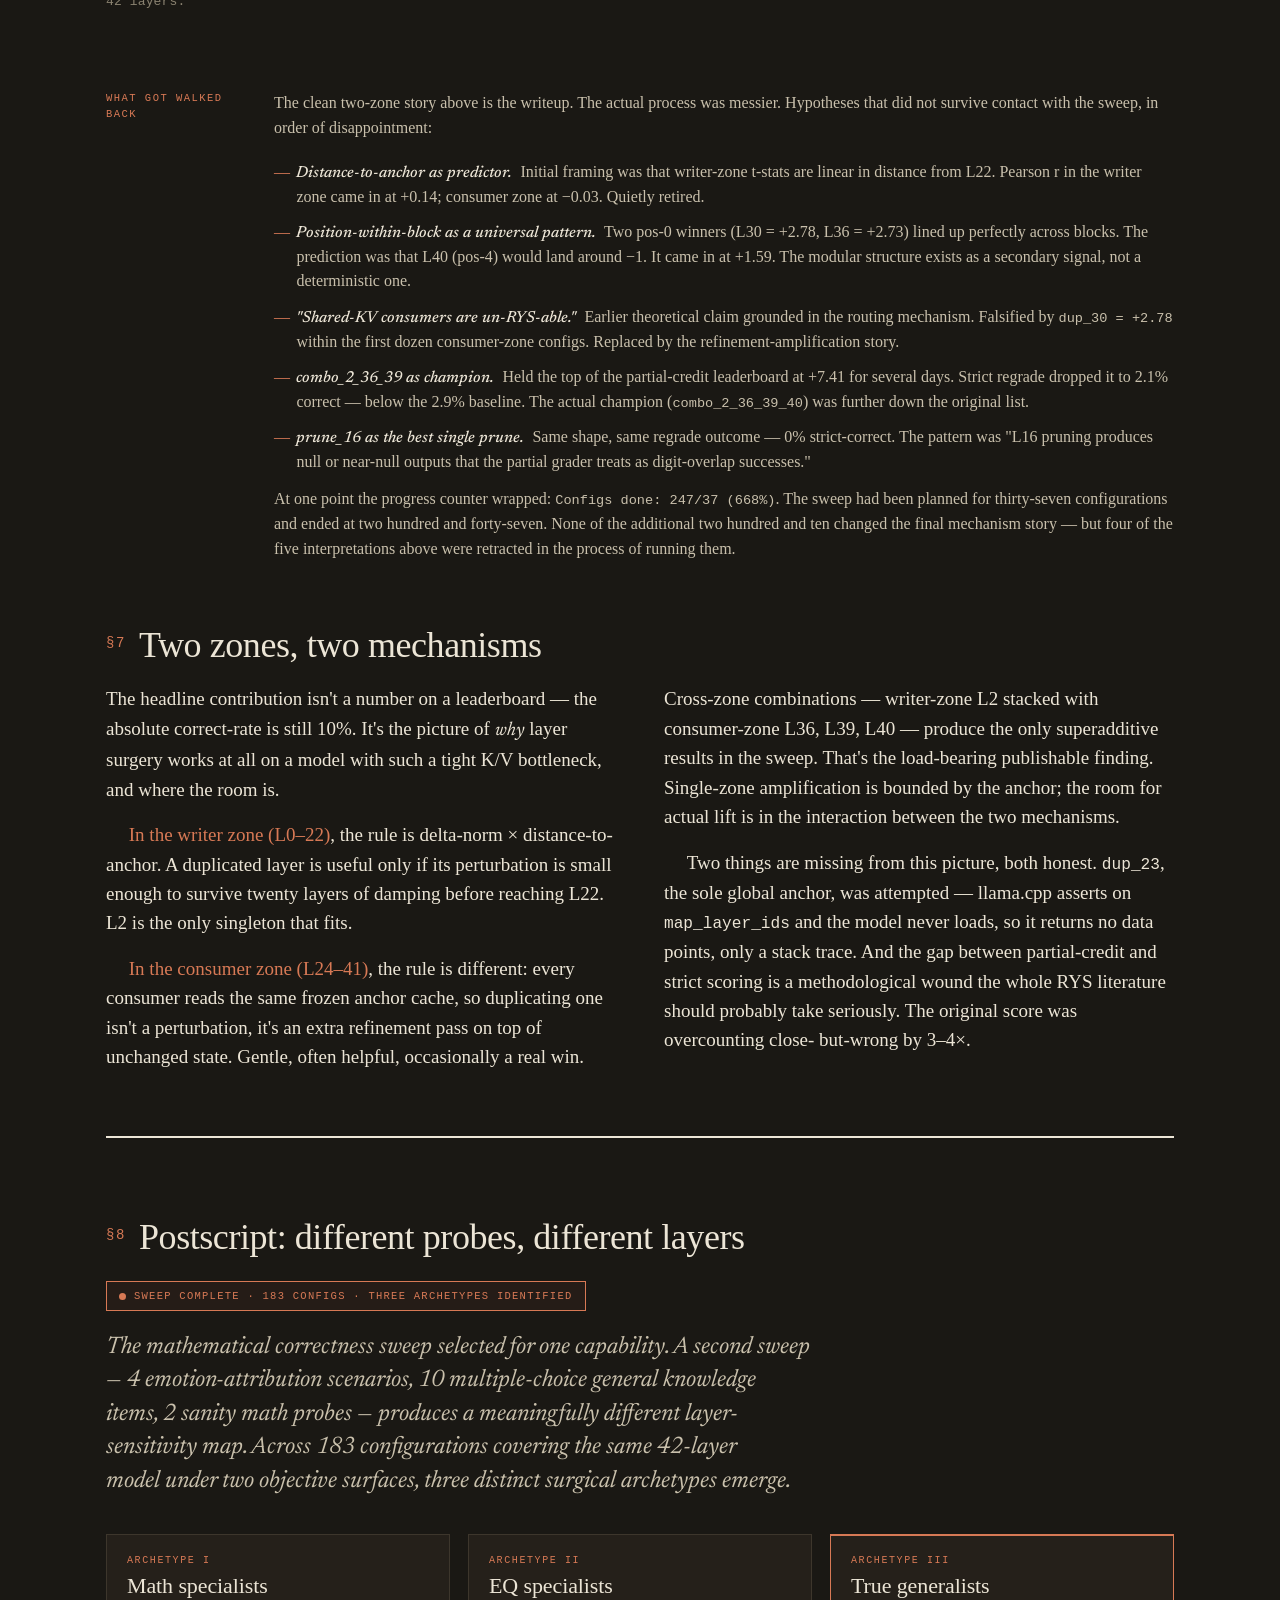
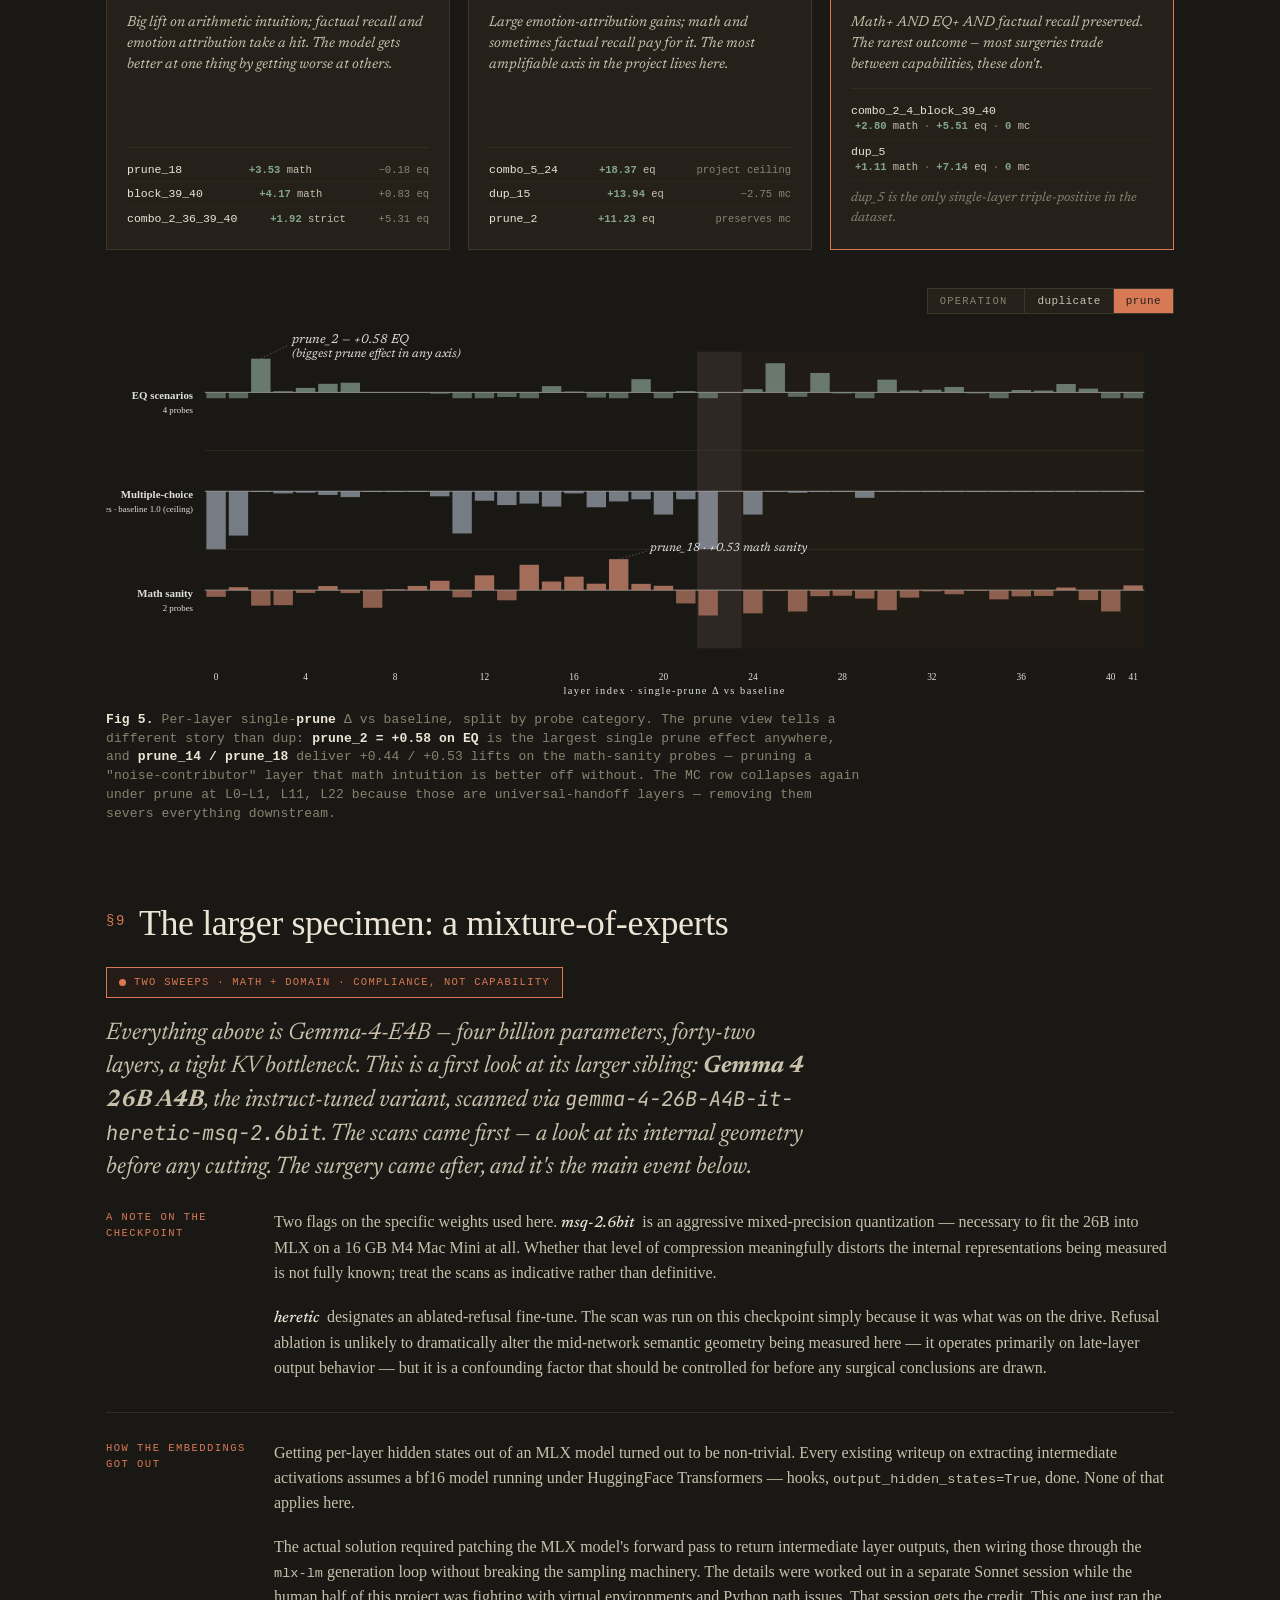
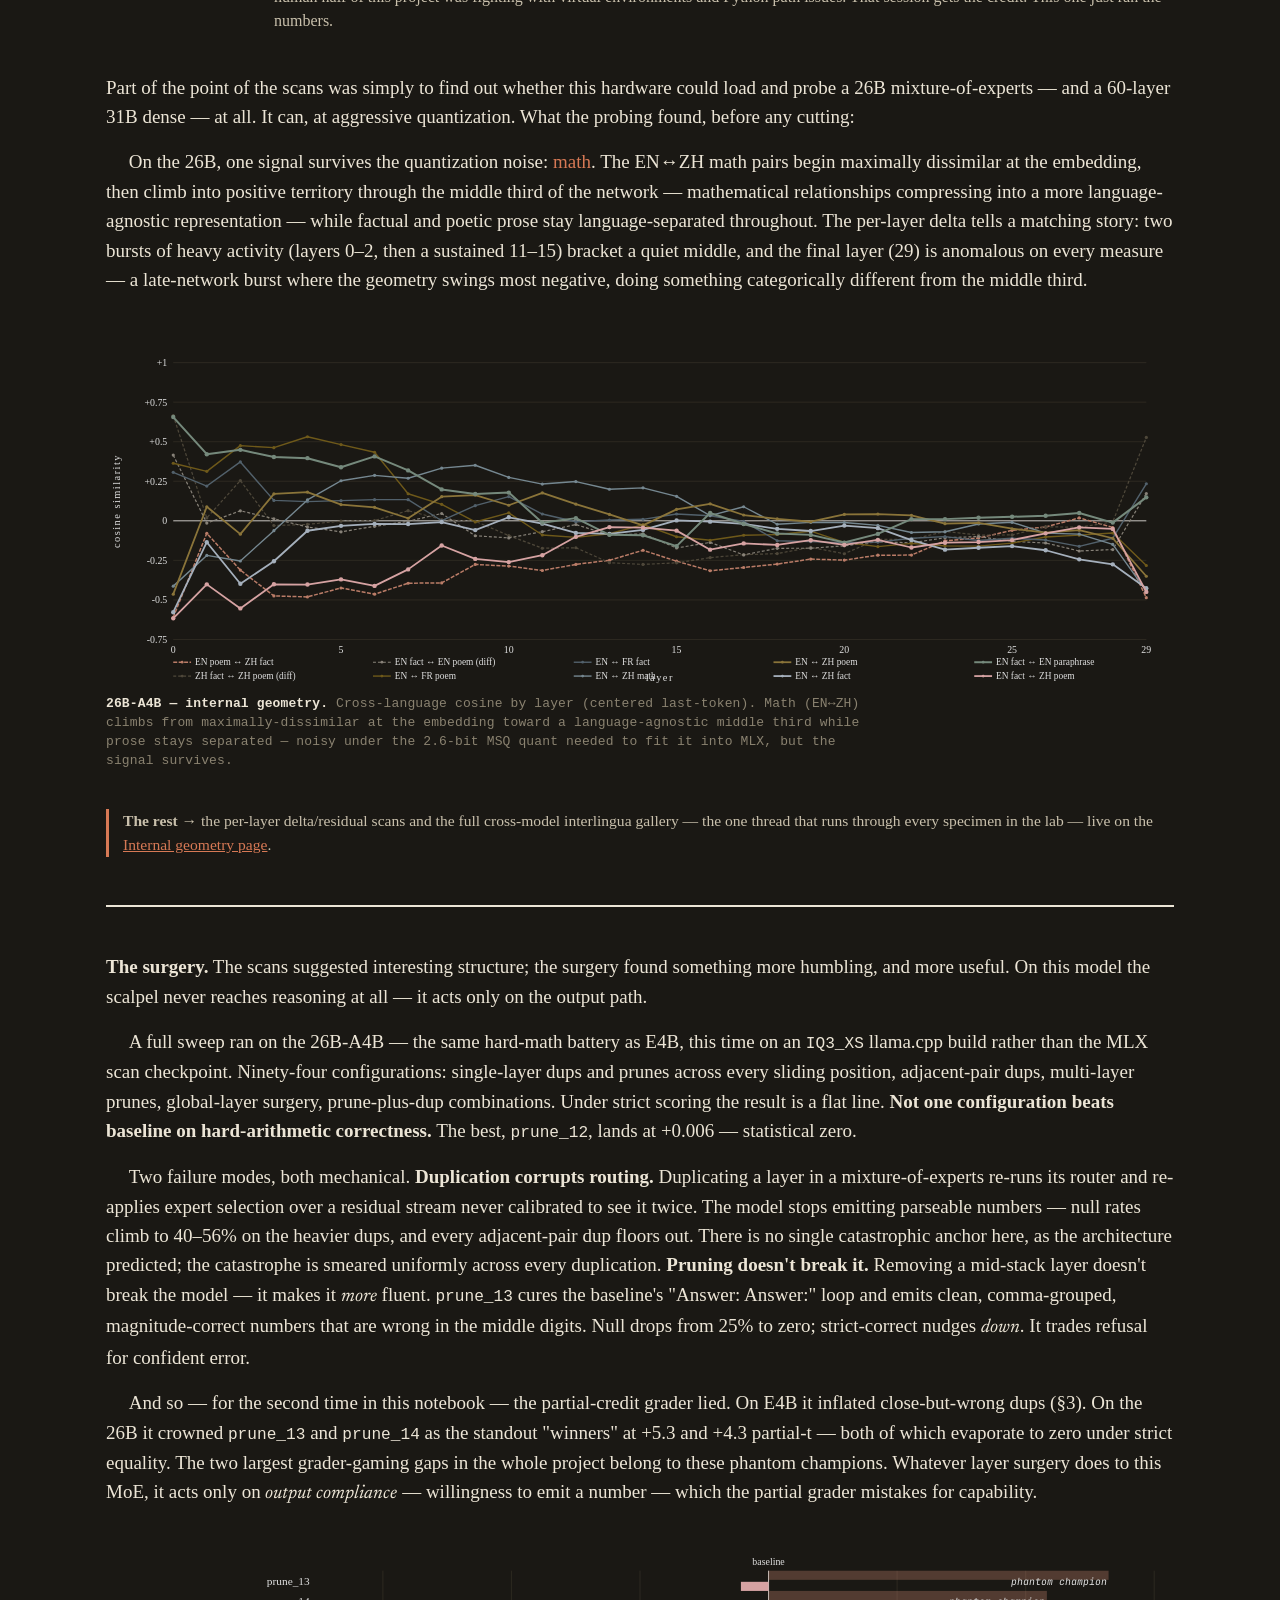
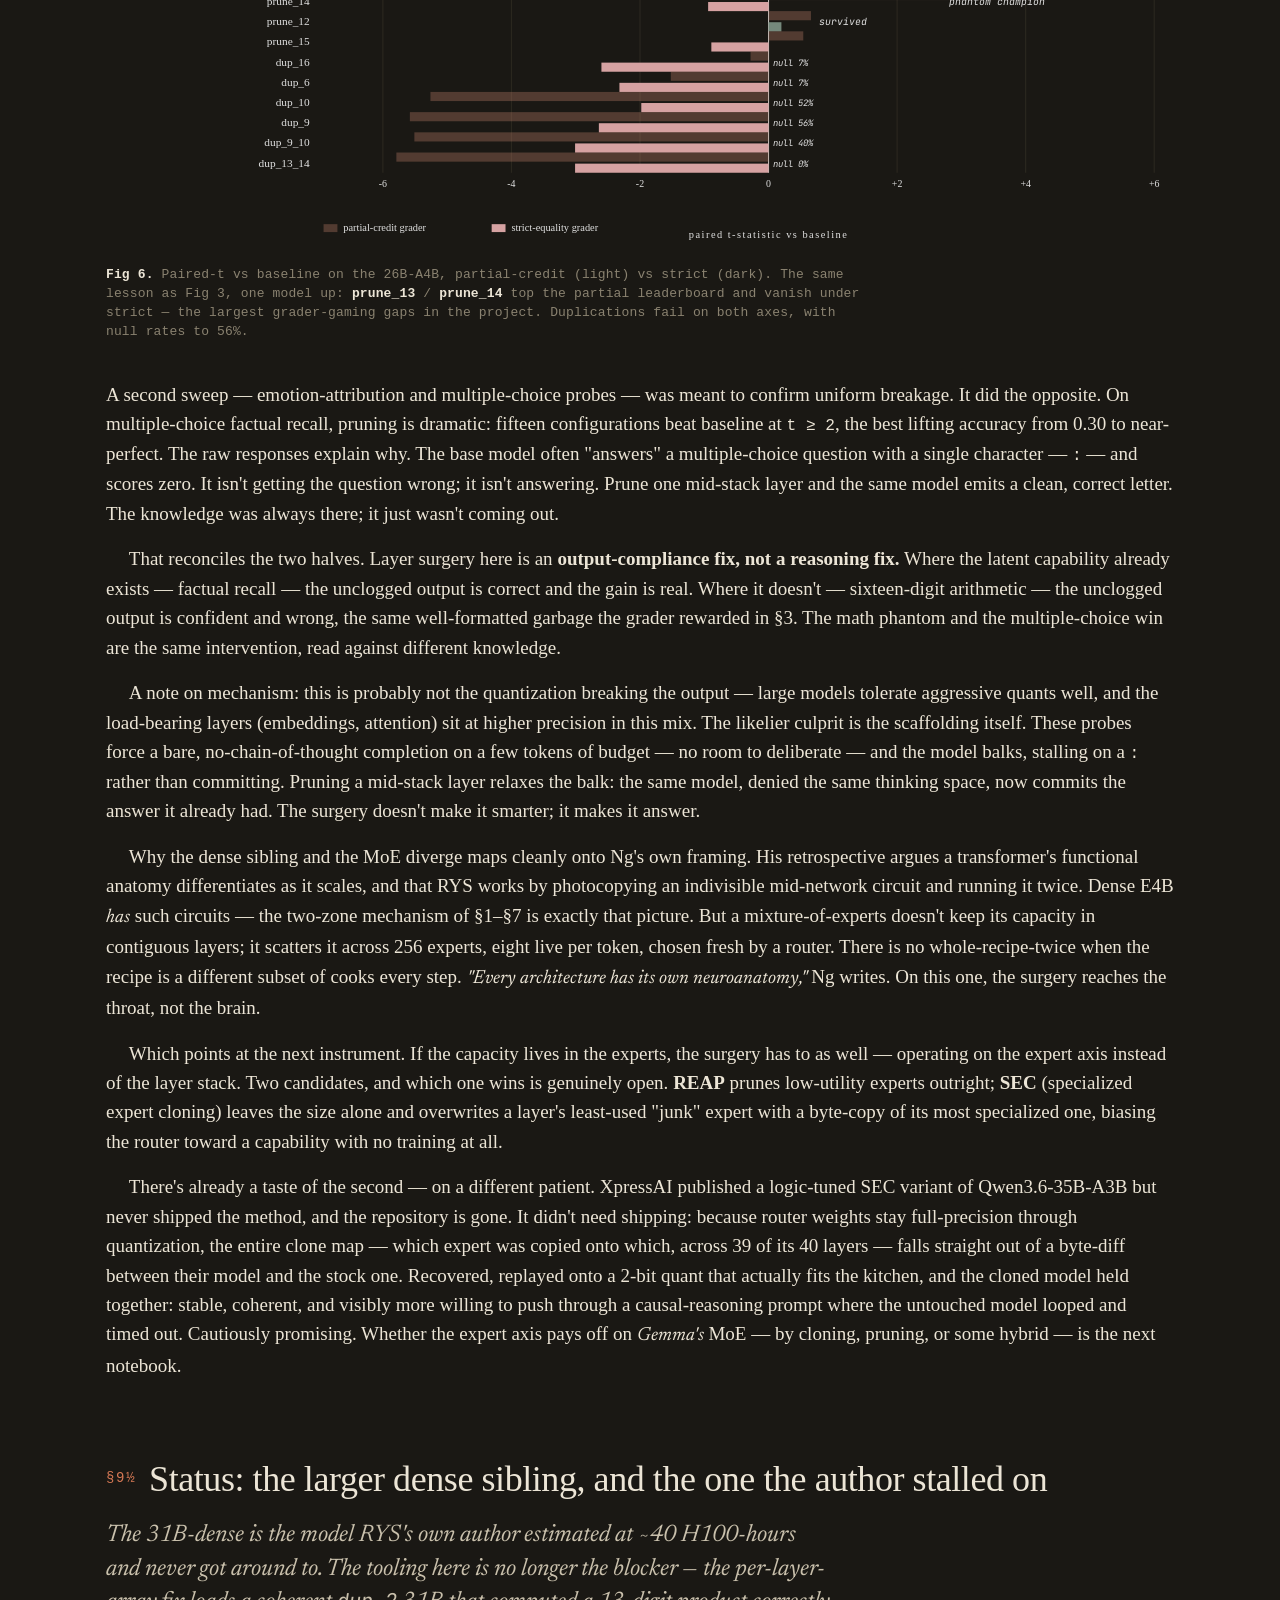
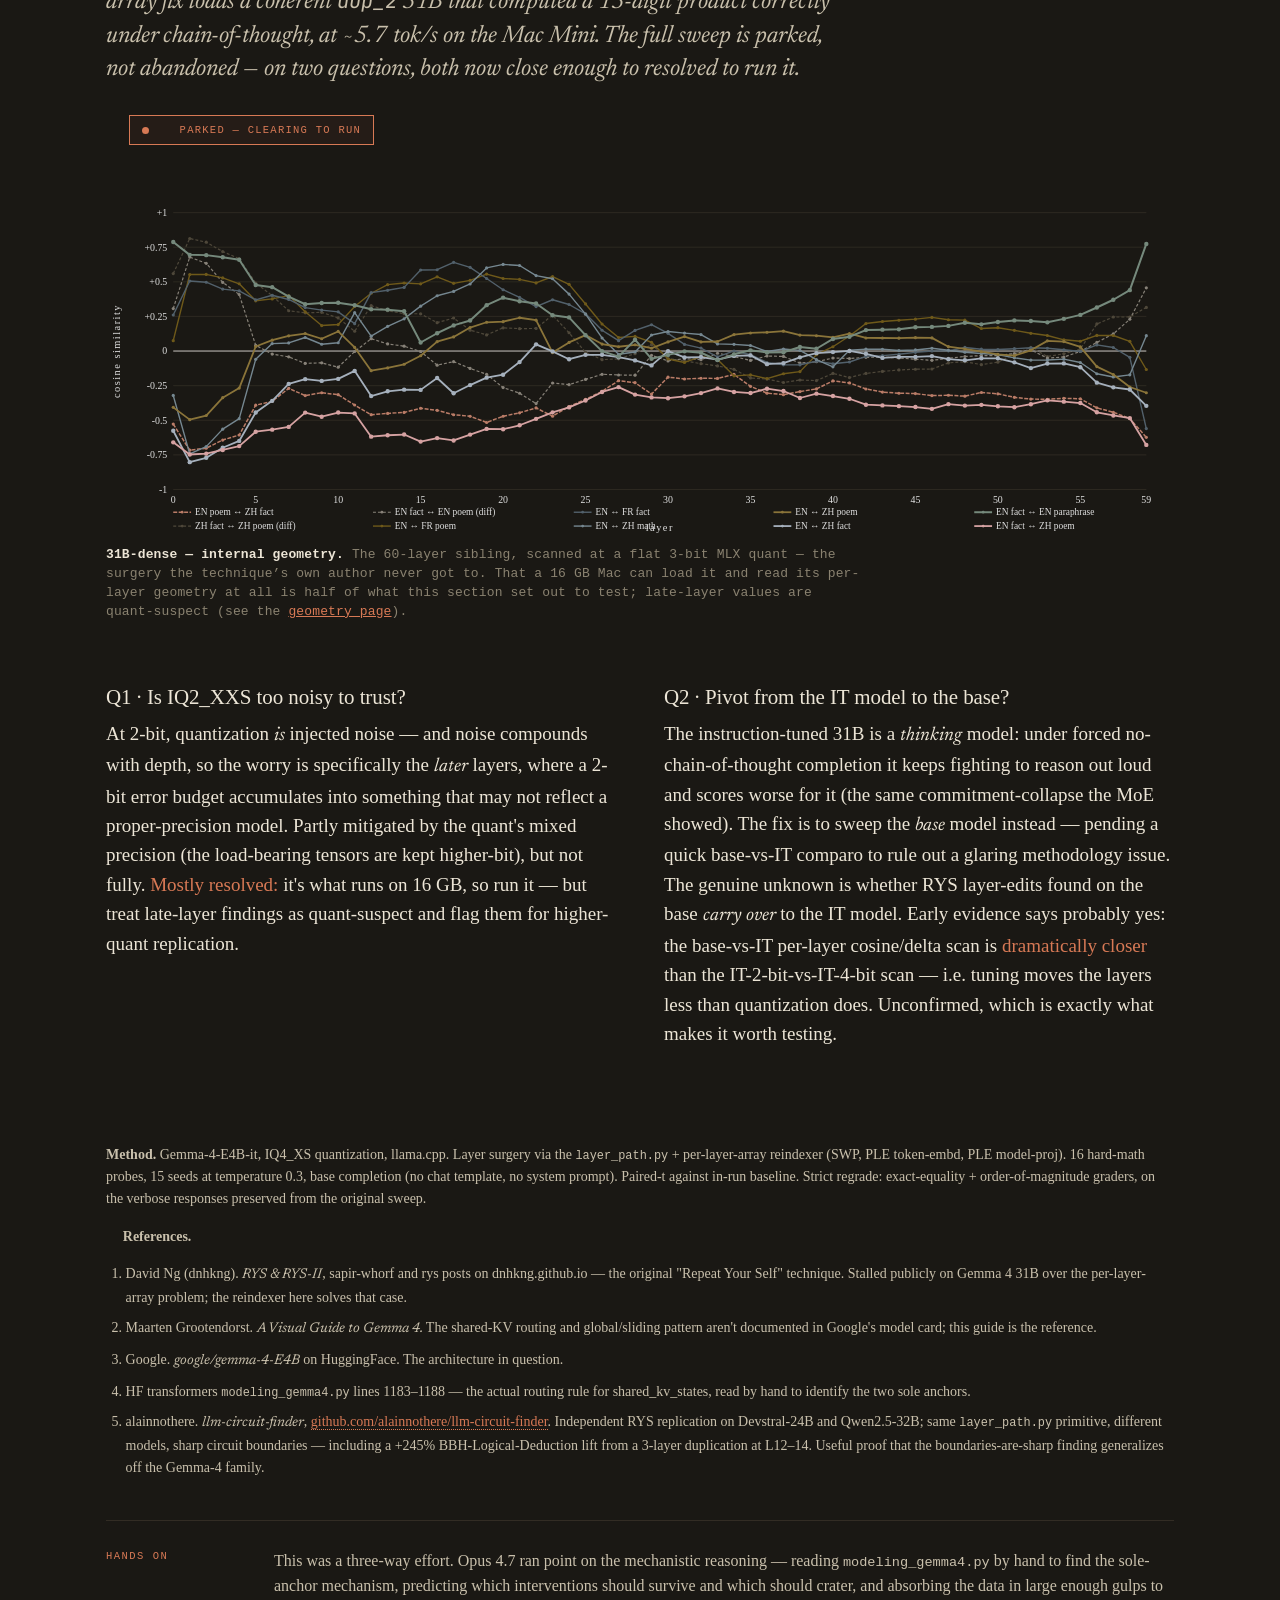
==== commit d486fddb: "Gemma: renumber orphaned Fig P3 -> Fig 6 P1/P2 (26B cosine + delta PNG) moved to the geometry page, " ====
--- a/gemma.html
+++ b/gemma.html
@@ -2230,7 +2230,7 @@
 
   <div class="figure">
     <svg id="graderGameChartP3" viewBox="0 0 1080 310" role="img" aria-label="Partial vs strict scoring on 26B-A4B — the phantom champion reveal"><line x1="280" x2="280" y1="24" y2="228.28571428571428" stroke="#D9D1BE" stroke-width="0.5"></line><text x="280" y="242.28571428571428" font-family="JetBrains Mono" font-size="10" fill="#7C7466" text-anchor="middle">-6</text><line x1="410" x2="410" y1="24" y2="228.28571428571428" stroke="#D9D1BE" stroke-width="0.5"></line><text x="410" y="242.28571428571428" font-family="JetBrains Mono" font-size="10" fill="#7C7466" text-anchor="middle">-4</text><line x1="540" x2="540" y1="24" y2="228.28571428571428" stroke="#D9D1BE" stroke-width="0.5"></line><text x="540" y="242.28571428571428" font-family="JetBrains Mono" font-size="10" fill="#7C7466" text-anchor="middle">-2</text><line x1="670" x2="670" y1="24" y2="228.28571428571428" stroke="#221E18" stroke-width="1"></line><text x="670" y="242.28571428571428" font-family="JetBrains Mono" font-size="10" fill="#7C7466" text-anchor="middle">0</text><line x1="800" x2="800" y1="24" y2="228.28571428571428" stroke="#D9D1BE" stroke-width="0.5"></line><text x="800" y="242.28571428571428" font-family="JetBrains Mono" font-size="10" fill="#7C7466" text-anchor="middle">+2</text><line x1="930" x2="930" y1="24" y2="228.28571428571428" stroke="#D9D1BE" stroke-width="0.5"></line><text x="930" y="242.28571428571428" font-family="JetBrains Mono" font-size="10" fill="#7C7466" text-anchor="middle">+4</text><line x1="1060" x2="1060" y1="24" y2="228.28571428571428" stroke="#D9D1BE" stroke-width="0.5"></line><text x="1060" y="242.28571428571428" font-family="JetBrains Mono" font-size="10" fill="#7C7466" text-anchor="middle">+6</text><text x="670" y="294.28571428571428" font-family="JetBrains Mono" font-size="10.5" letter-spacing="1.5" fill="#443D31" text-anchor="middle">paired t-statistic vs baseline</text><text x="670" y="18" font-family="JetBrains Mono" font-size="10" fill="#221E18" text-anchor="middle">baseline</text><text x="206" y="38.21428571428571" font-family="JetBrains Mono" font-size="11.5" font-weight="400" fill="#7A2E2E" text-anchor="end">prune_13</text><rect x="670" y="24" width="343.85" height="9.214285714285714" fill="#B85C3D" fill-opacity="0.35"></rect><rect x="642.05" y="35.21428571428571" width="27.95" height="9.214285714285714" fill="#7A2E2E"></rect><text x="1011.85" y="38.21428571428571" font-family="JetBrains Mono" font-size="10" fill="#B85C3D" font-style="italic" text-anchor="end">phantom champion</text><text x="206" y="58.64285714285714" font-family="JetBrains Mono" font-size="11.5" font-weight="400" fill="#7A2E2E" text-anchor="end">prune_14</text><rect x="670" y="44.42857142857143" width="281.45" height="9.214285714285714" fill="#B85C3D" fill-opacity="0.35"></rect><rect x="608.9" y="55.64285714285714" width="61.1" height="9.214285714285714" fill="#7A2E2E"></rect><text x="949.45" y="58.64285714285714" font-family="JetBrains Mono" font-size="10" fill="#B85C3D" font-style="italic" text-anchor="end">phantom champion</text><text x="206" y="79.07142857142857" font-family="JetBrains Mono" font-size="11.5" font-weight="500" fill="#5C7A66" text-anchor="end">prune_12</text><rect x="670" y="64.857142857142854" width="42.9" height="9.214285714285714" fill="#B85C3D" fill-opacity="0.35"></rect><rect x="670" y="76.07142857142857" width="13.0" height="9.214285714285714" fill="#5C7A66"></rect><text x="720.9" y="79.07142857142857" font-family="JetBrains Mono" font-size="10" fill="#5C7A66" font-style="italic" text-anchor="start">survived</text><text x="206" y="99.5" font-family="JetBrains Mono" font-size="11.5" font-weight="400" fill="#7A2E2E" text-anchor="end">prune_15</text><rect x="670" y="85.28571428571428" width="35.1" height="9.214285714285714" fill="#B85C3D" fill-opacity="0.35"></rect><rect x="612.15" y="96.5" width="57.85" height="9.214285714285714" fill="#7A2E2E"></rect><text x="206" y="119.92857142857143" font-family="JetBrains Mono" font-size="11.5" font-weight="400" fill="#7A2E2E" text-anchor="end">dup_16</text><rect x="651.8" y="105.71428571428571" width="18.2" height="9.214285714285714" fill="#B85C3D" fill-opacity="0.35"></rect><rect x="501.0" y="116.92857142857143" width="169.0" height="9.214285714285714" fill="#7A2E2E"></rect><text x="675" y="119.92857142857143" font-family="JetBrains Mono" font-size="9" fill="#7A4444" font-style="italic" text-anchor="start">null 7%</text><text x="206" y="140.35714285714286" font-family="JetBrains Mono" font-size="11.5" font-weight="400" fill="#7A2E2E" text-anchor="end">dup_6</text><rect x="571.2" y="126.14285714285714" width="98.8" height="9.214285714285714" fill="#B85C3D" fill-opacity="0.35"></rect><rect x="519.2" y="137.35714285714286" width="150.8" height="9.214285714285714" fill="#7A2E2E"></rect><text x="675" y="140.35714285714286" font-family="JetBrains Mono" font-size="9" fill="#7A4444" font-style="italic" text-anchor="start">null 7%</text><text x="206" y="160.78571428571428" font-family="JetBrains Mono" font-size="11.5" font-weight="400" fill="#7A2E2E" text-anchor="end">dup_10</text><rect x="328.1" y="146.57142857142857" width="341.9" height="9.214285714285714" fill="#B85C3D" fill-opacity="0.35"></rect><rect x="541.3" y="157.78571428571428" width="128.7" height="9.214285714285714" fill="#7A2E2E"></rect><text x="675" y="160.78571428571428" font-family="JetBrains Mono" font-size="9" fill="#7A4444" font-style="italic" text-anchor="start">null 52%</text><text x="206" y="181.21428571428572" font-family="JetBrains Mono" font-size="11.5" font-weight="400" fill="#7A2E2E" text-anchor="end">dup_9</text><rect x="307.3" y="167.0" width="362.7" height="9.214285714285714" fill="#B85C3D" fill-opacity="0.35"></rect><rect x="498.4" y="178.21428571428572" width="171.6" height="9.214285714285714" fill="#7A2E2E"></rect><text x="675" y="181.21428571428572" font-family="JetBrains Mono" font-size="9" fill="#7A4444" font-style="italic" text-anchor="start">null 56%</text><text x="206" y="201.64285714285714" font-family="JetBrains Mono" font-size="11.5" font-weight="400" fill="#7A2E2E" text-anchor="end">dup_9_10</text><rect x="311.85" y="187.42857142857142" width="358.15" height="9.214285714285714" fill="#B85C3D" fill-opacity="0.35"></rect><rect x="474.35" y="198.64285714285714" width="195.65" height="9.214285714285714" fill="#7A2E2E"></rect><text x="675" y="201.64285714285714" font-family="JetBrains Mono" font-size="9" fill="#7A4444" font-style="italic" text-anchor="start">null 40%</text><text x="206" y="222.07142857142857" font-family="JetBrains Mono" font-size="11.5" font-weight="400" fill="#7A2E2E" text-anchor="end">dup_13_14</text><rect x="293.65" y="207.85714285714286" width="376.35" height="9.214285714285714" fill="#B85C3D" fill-opacity="0.35"></rect><rect x="474.35" y="219.07142857142857" width="195.65" height="9.214285714285714" fill="#7A2E2E"></rect><text x="675" y="222.07142857142857" font-family="JetBrains Mono" font-size="9" fill="#7A4444" font-style="italic" text-anchor="start">null 0%</text><rect x="220" y="280.28571428571428" width="14" height="8" fill="#B85C3D" fill-opacity="0.35"></rect><text x="240" y="287.28571428571428" font-family="JetBrains Mono" font-size="10.5" fill="#443D31">partial-credit grader</text><rect x="390" y="280.28571428571428" width="14" height="8" fill="#7A2E2E"></rect><text x="410" y="287.28571428571428" font-family="JetBrains Mono" font-size="10.5" fill="#443D31">strict-equality grader</text></svg>
-    <div class="figcap"><b>Fig P3.</b> Paired-t vs baseline on the 26B-A4B, partial-credit (light) vs strict (dark). The same lesson as Fig 3, one model up: <b>prune_13</b> / <b>prune_14</b> top the partial leaderboard and vanish under strict — the largest grader-gaming gaps in the project. Duplications fail on both axes, with null rates to 56%.</div>
+    <div class="figcap"><b>Fig 6.</b> Paired-t vs baseline on the 26B-A4B, partial-credit (light) vs strict (dark). The same lesson as Fig 3, one model up: <b>prune_13</b> / <b>prune_14</b> top the partial leaderboard and vanish under strict — the largest grader-gaming gaps in the project. Duplications fail on both axes, with null rates to 56%.</div>
   </div>
 
       <p>
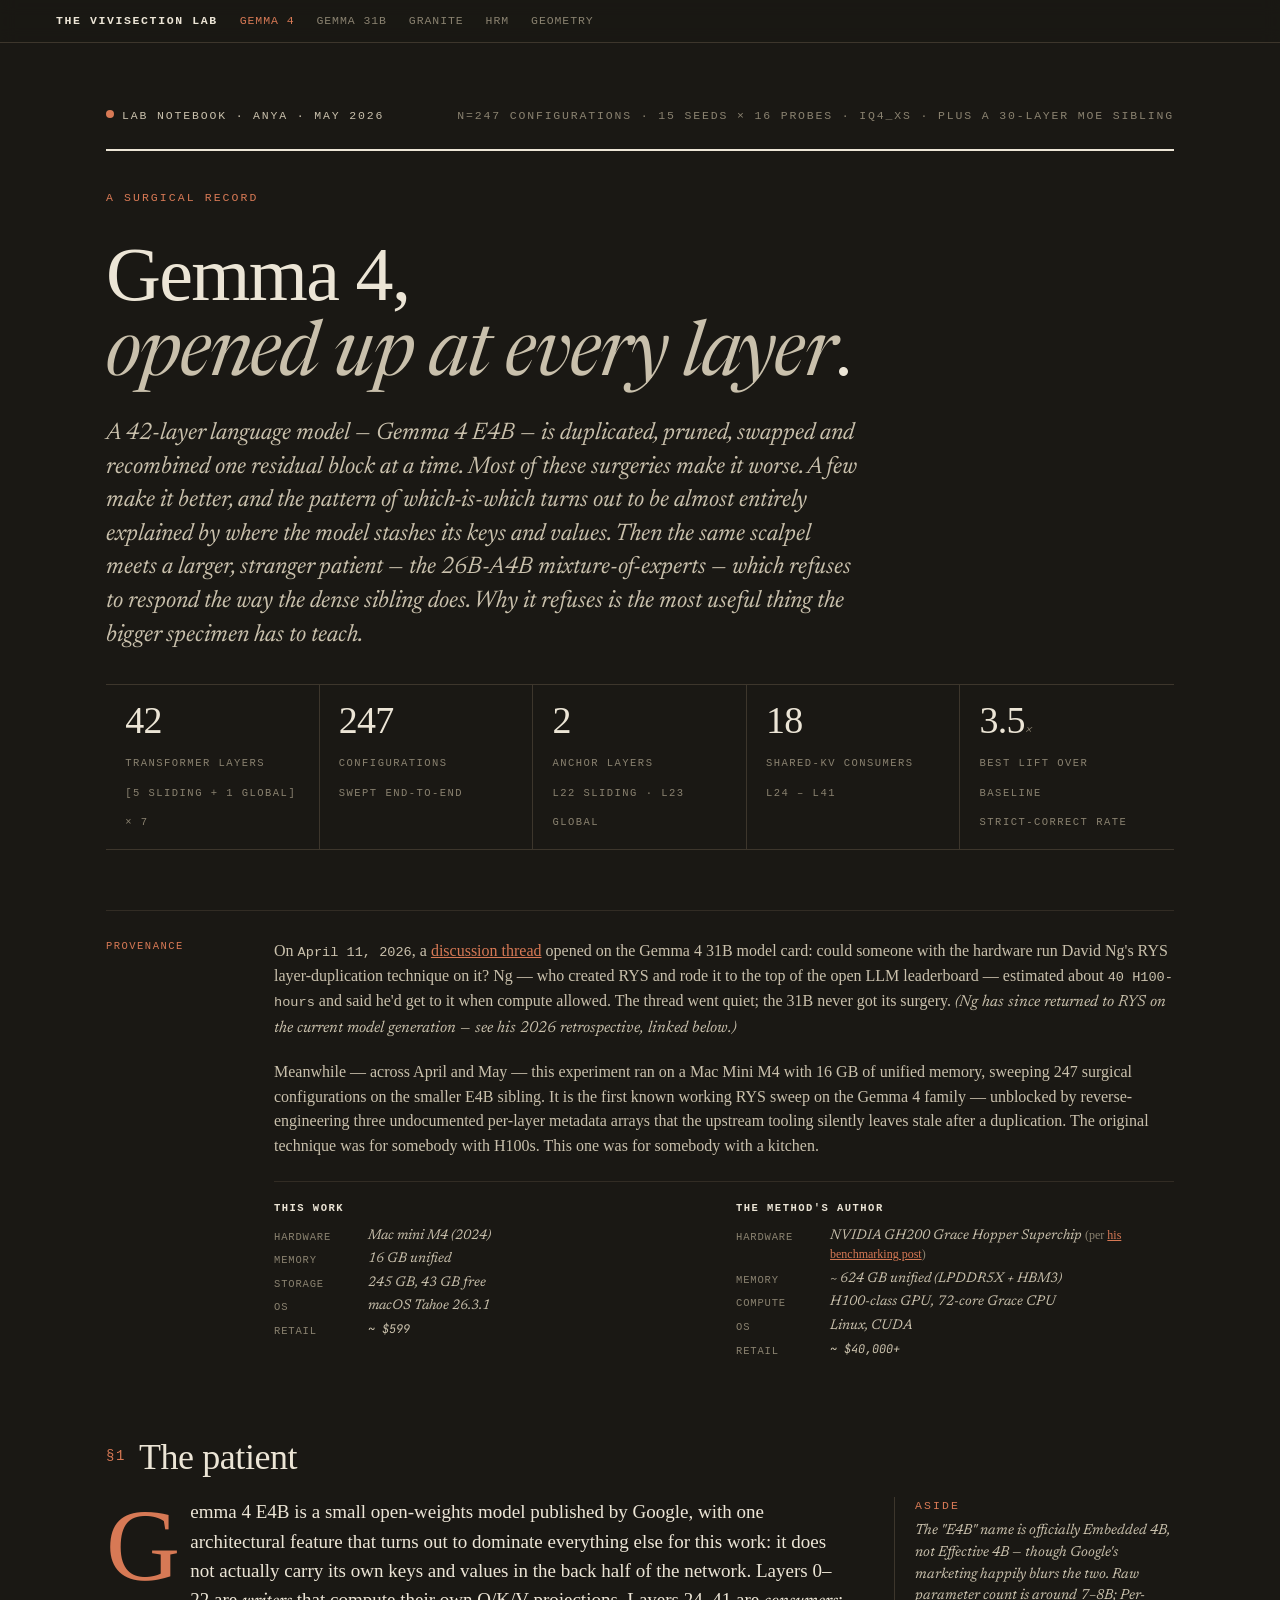
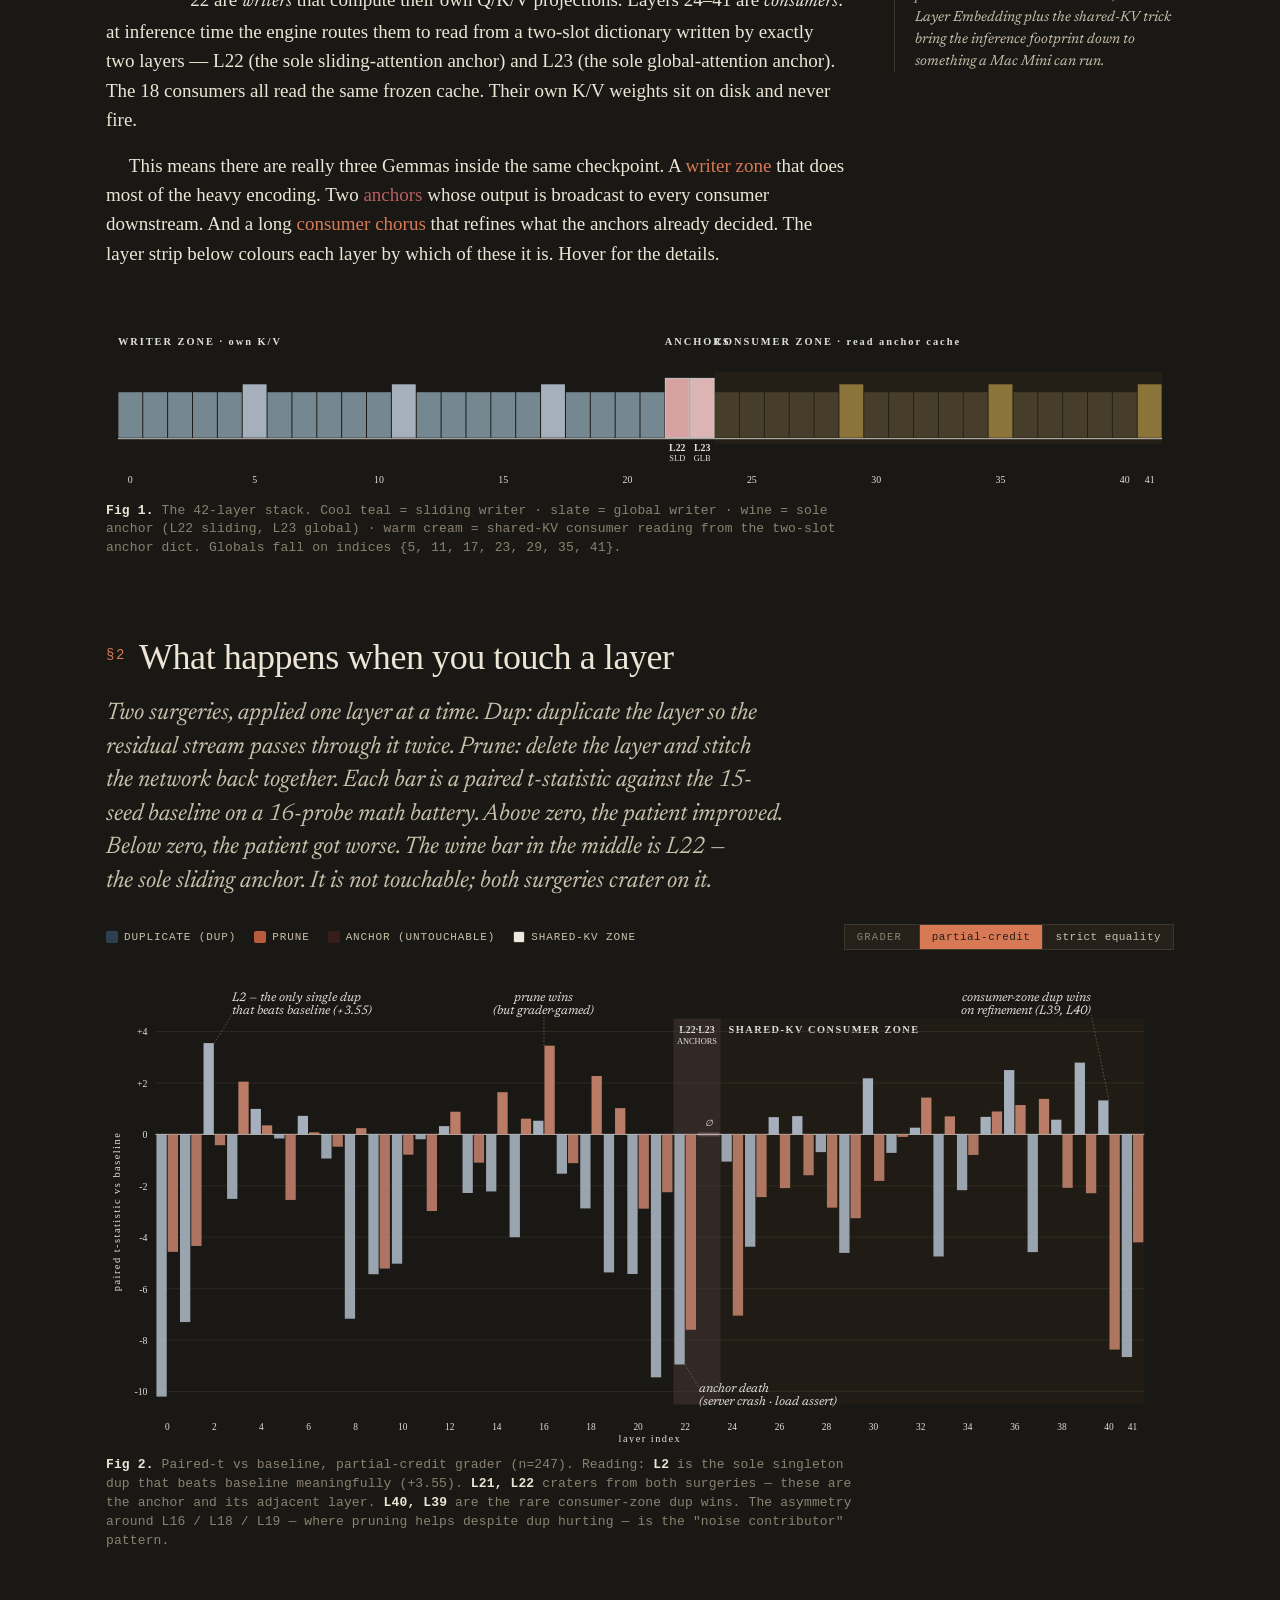
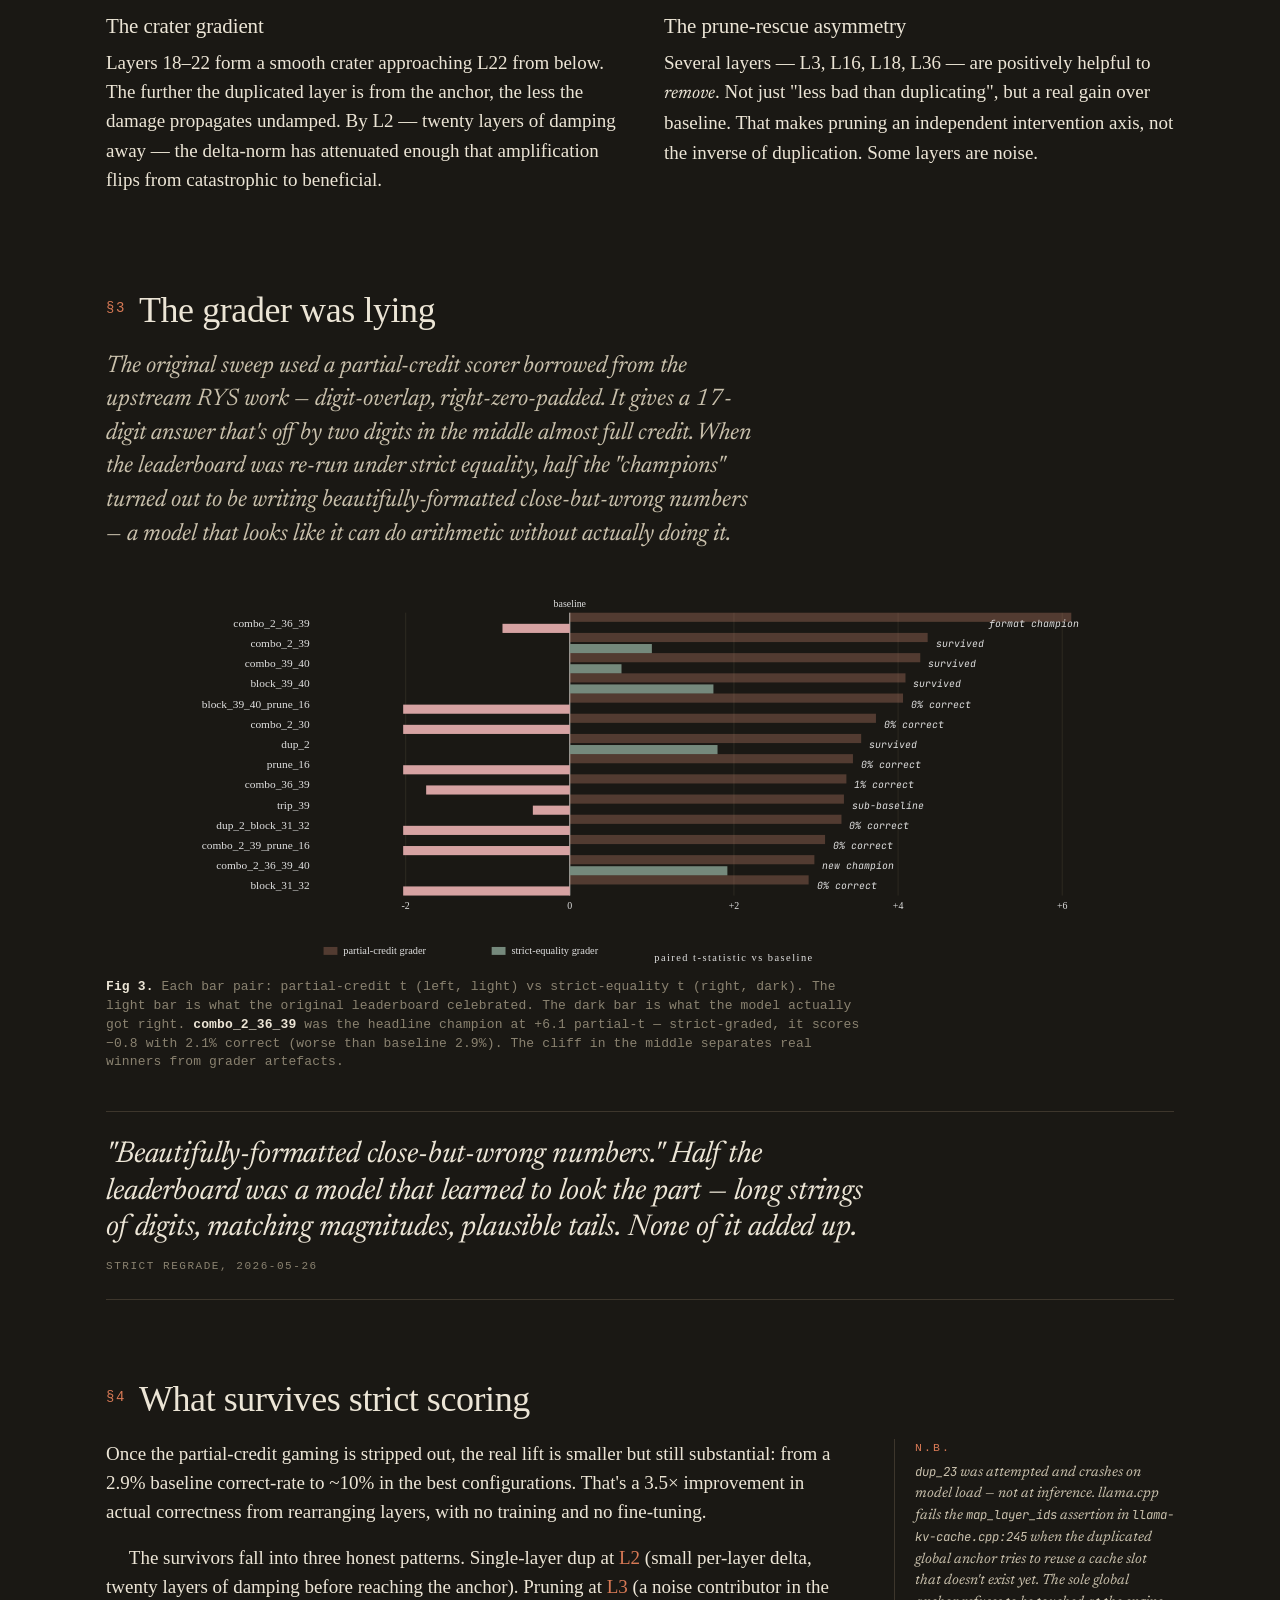
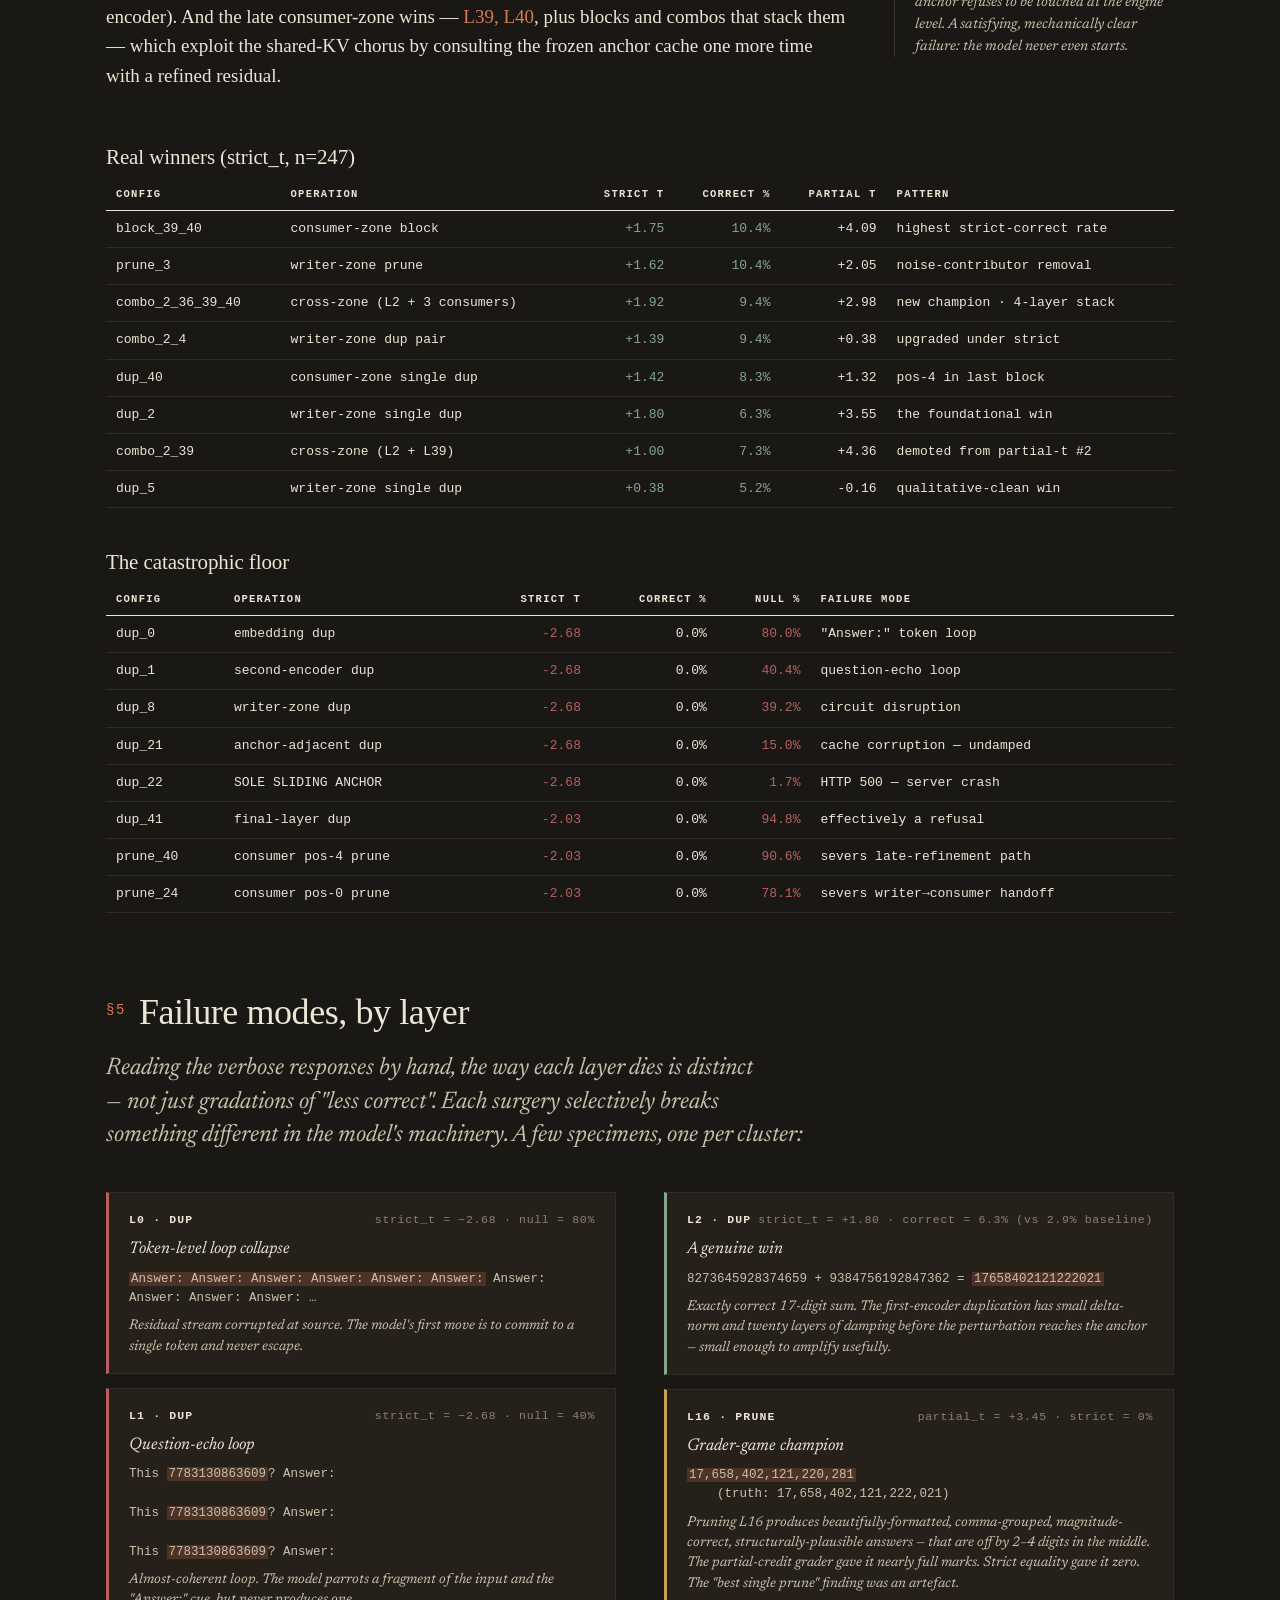
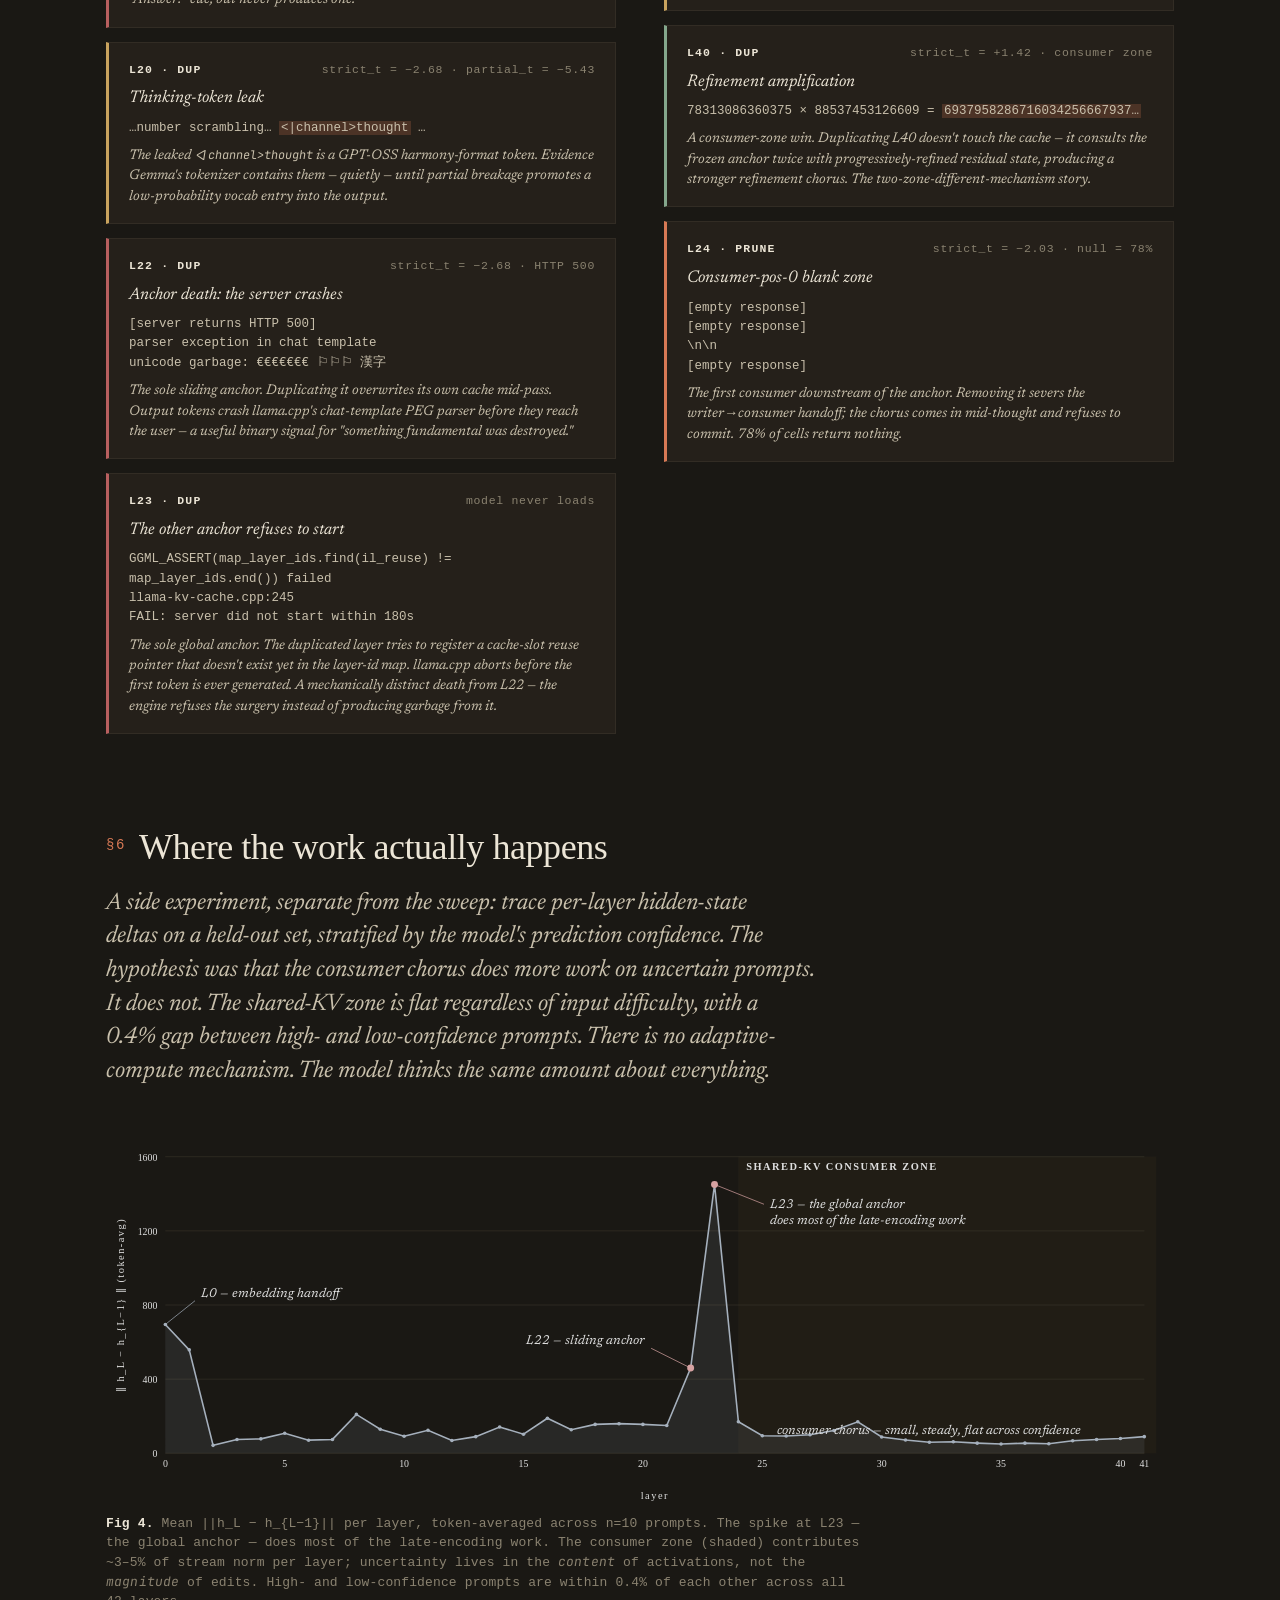
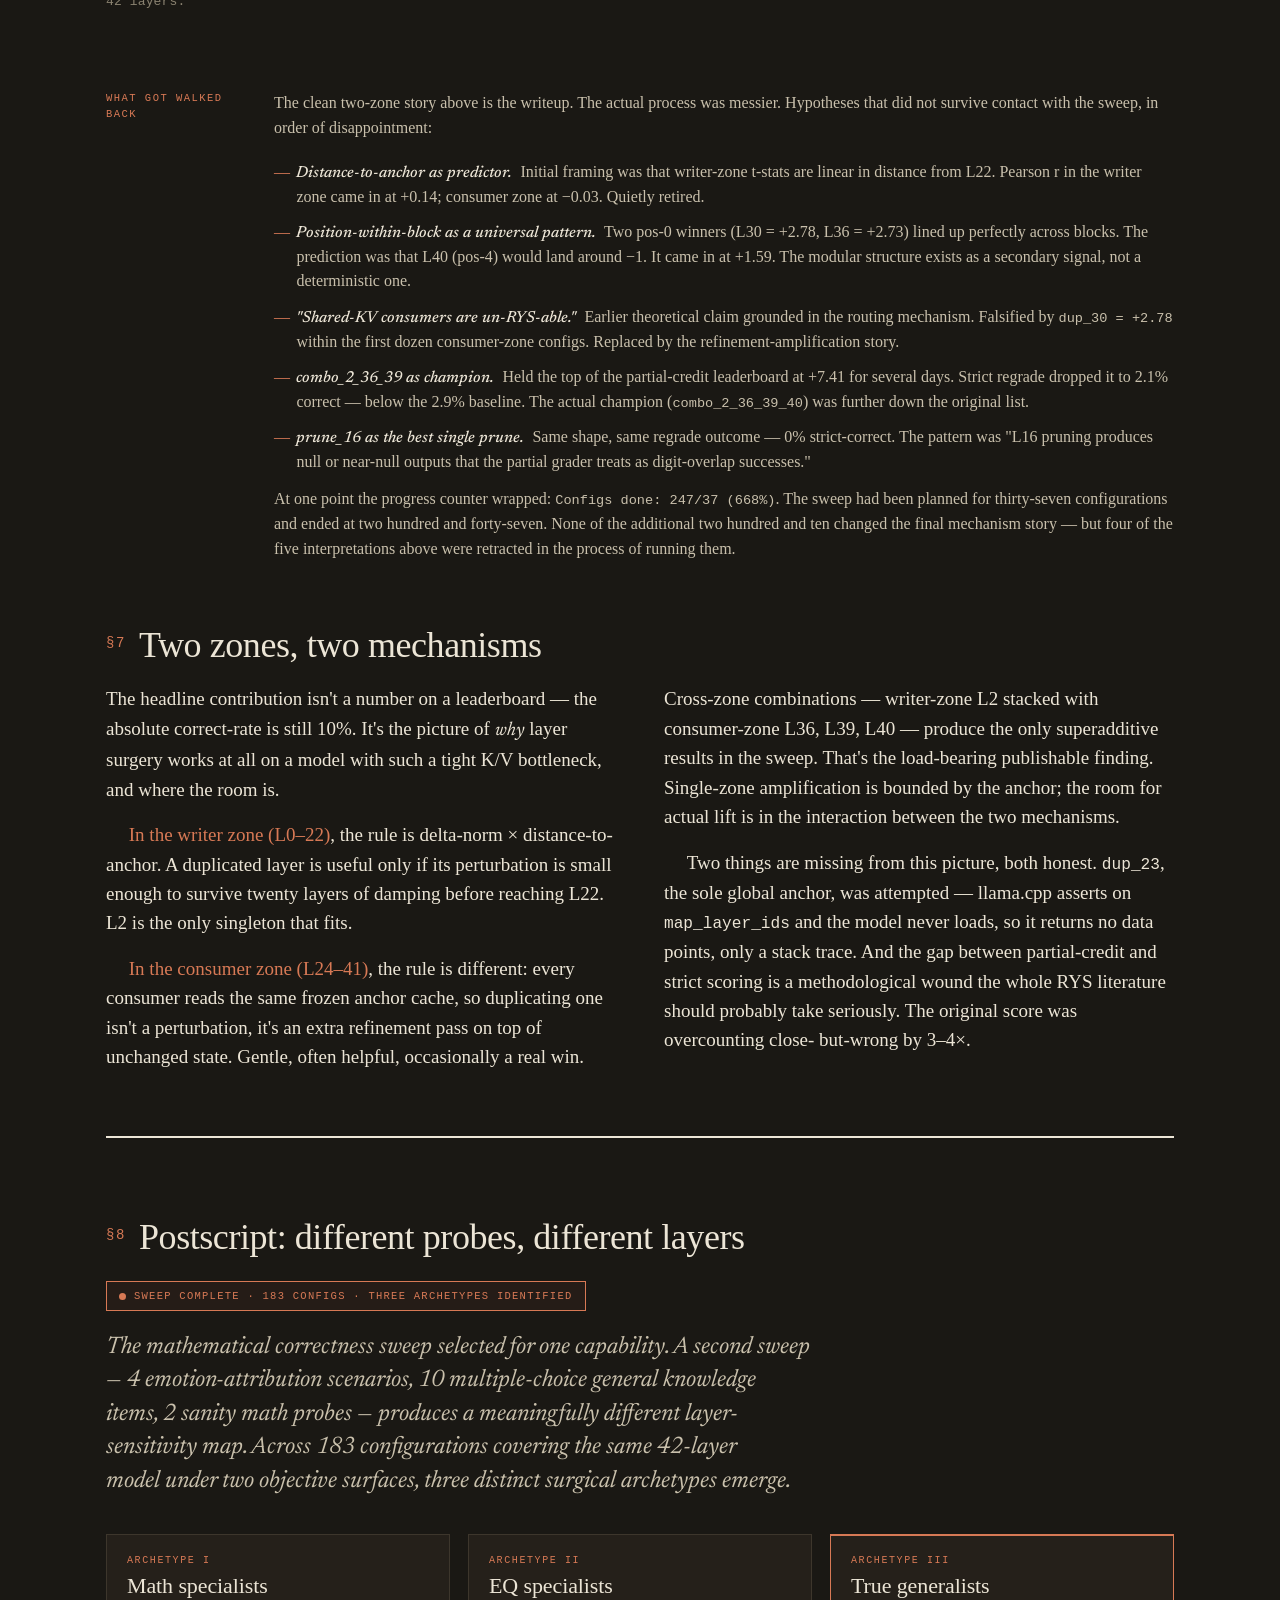
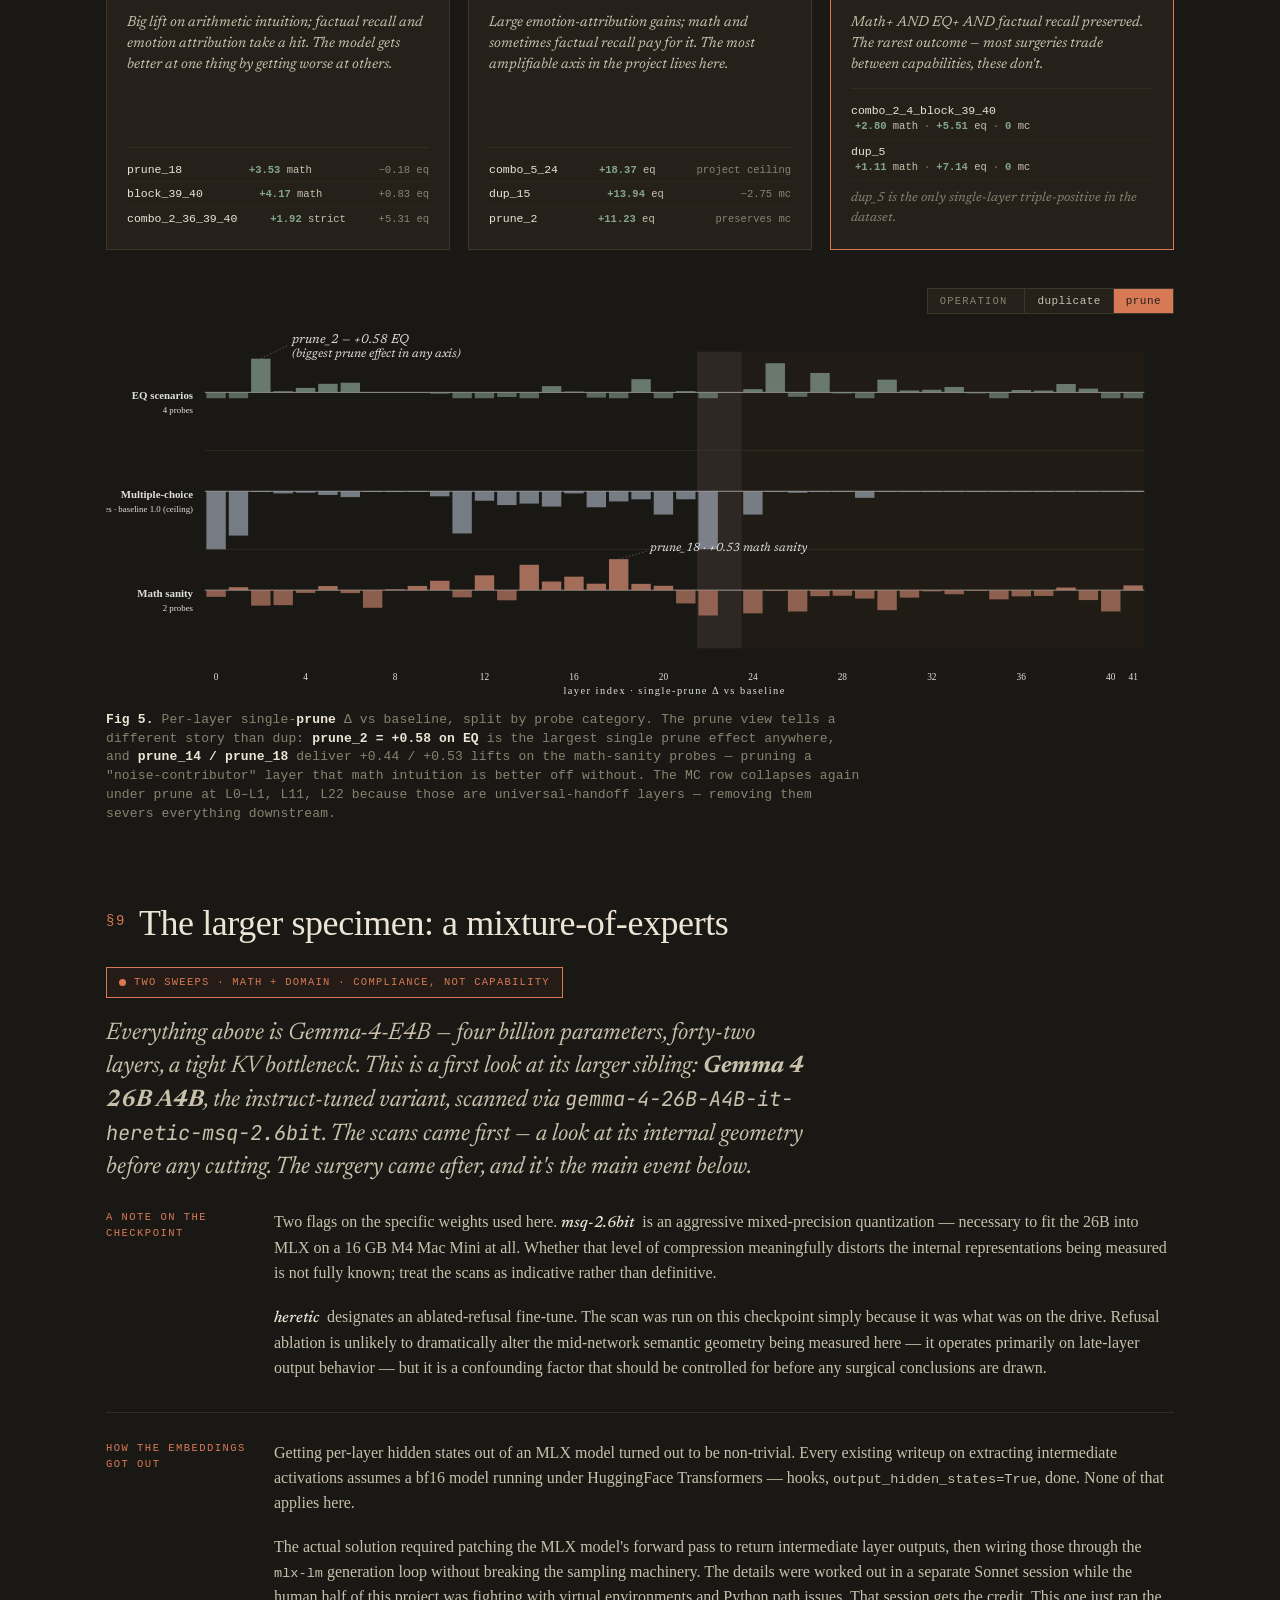
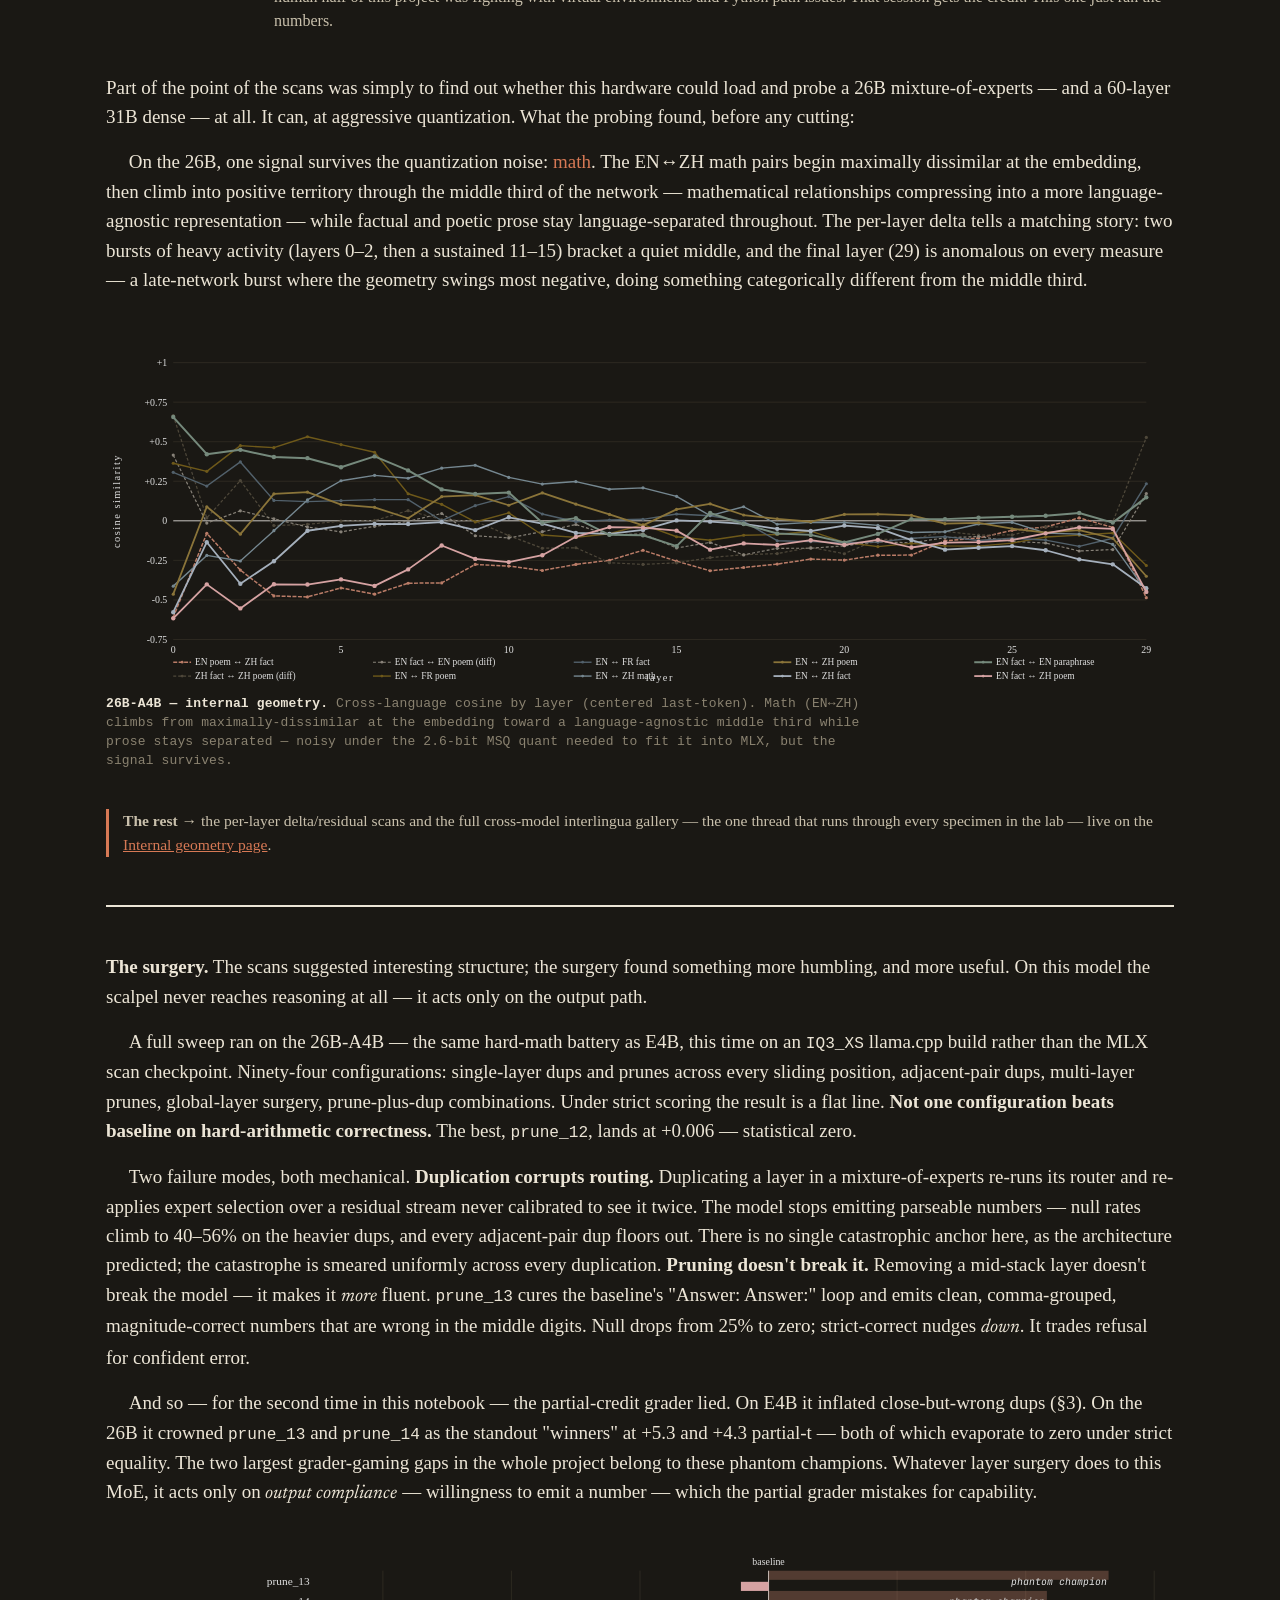
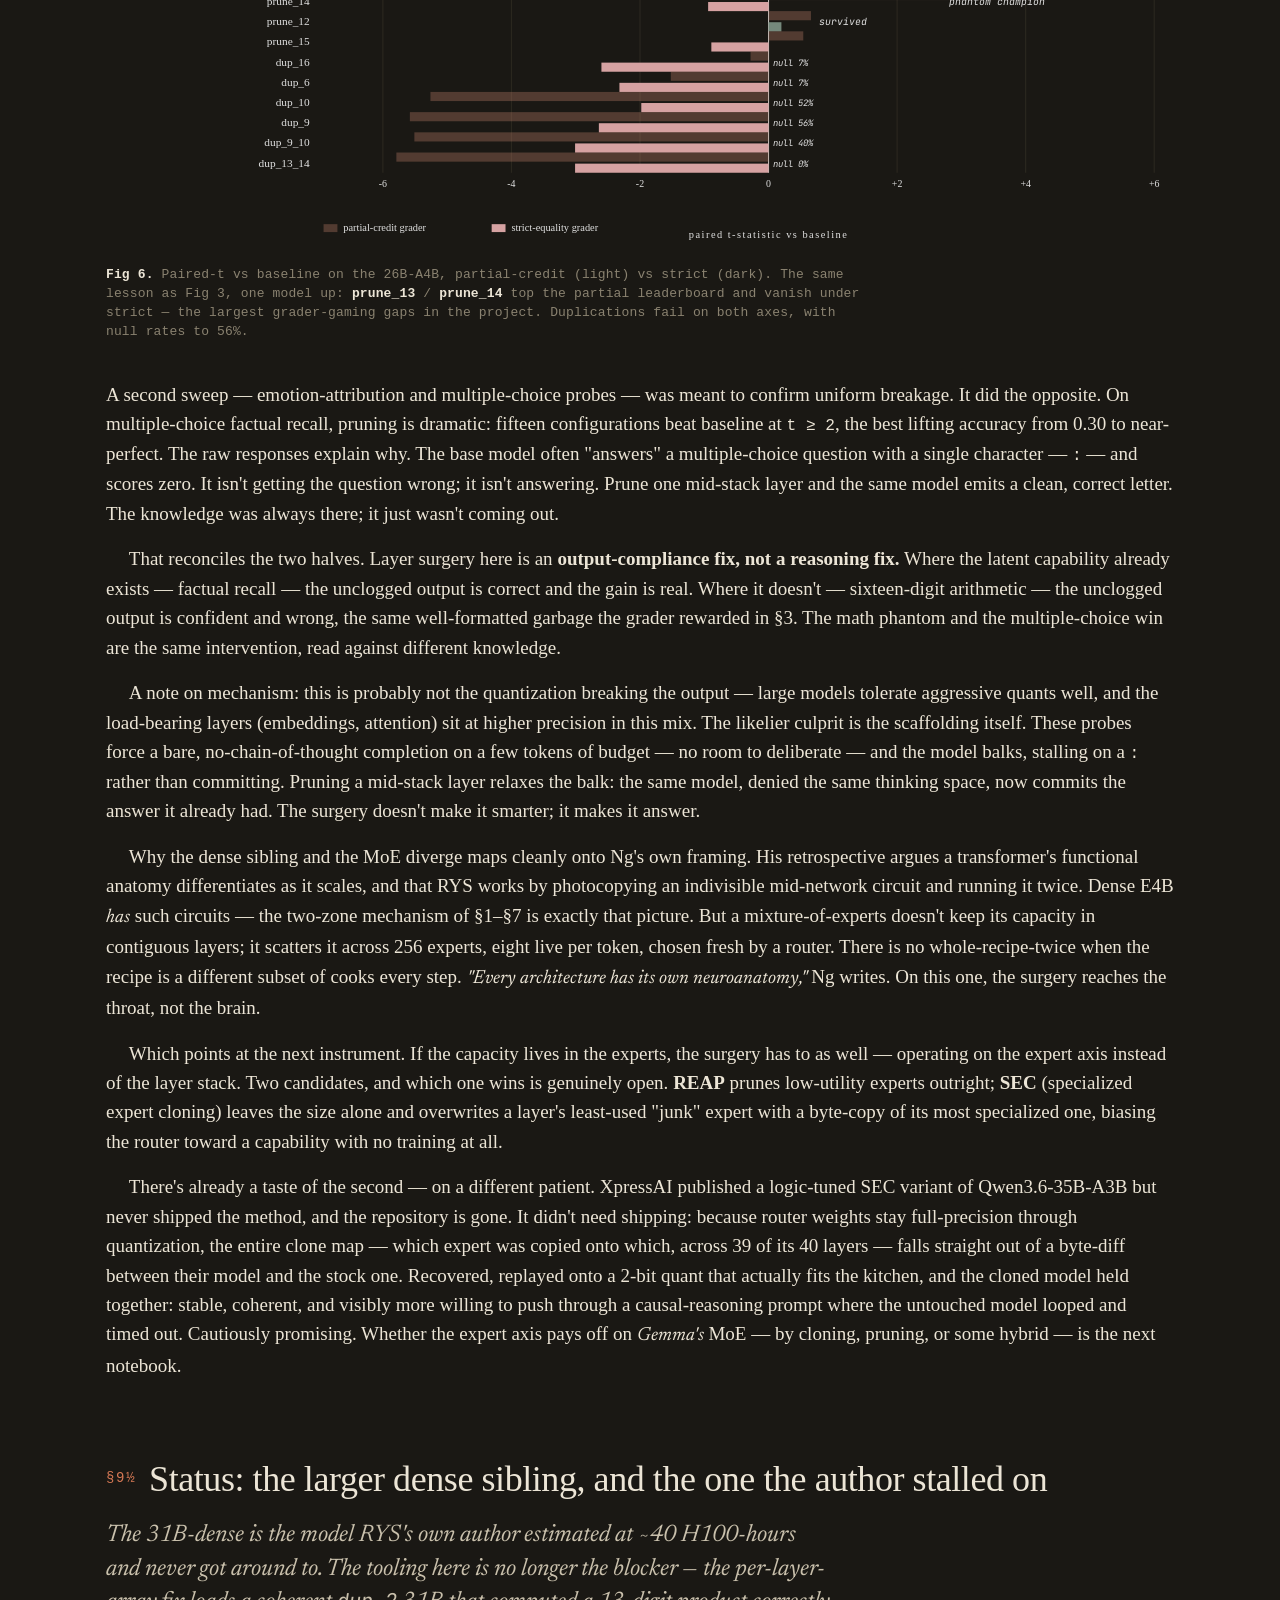
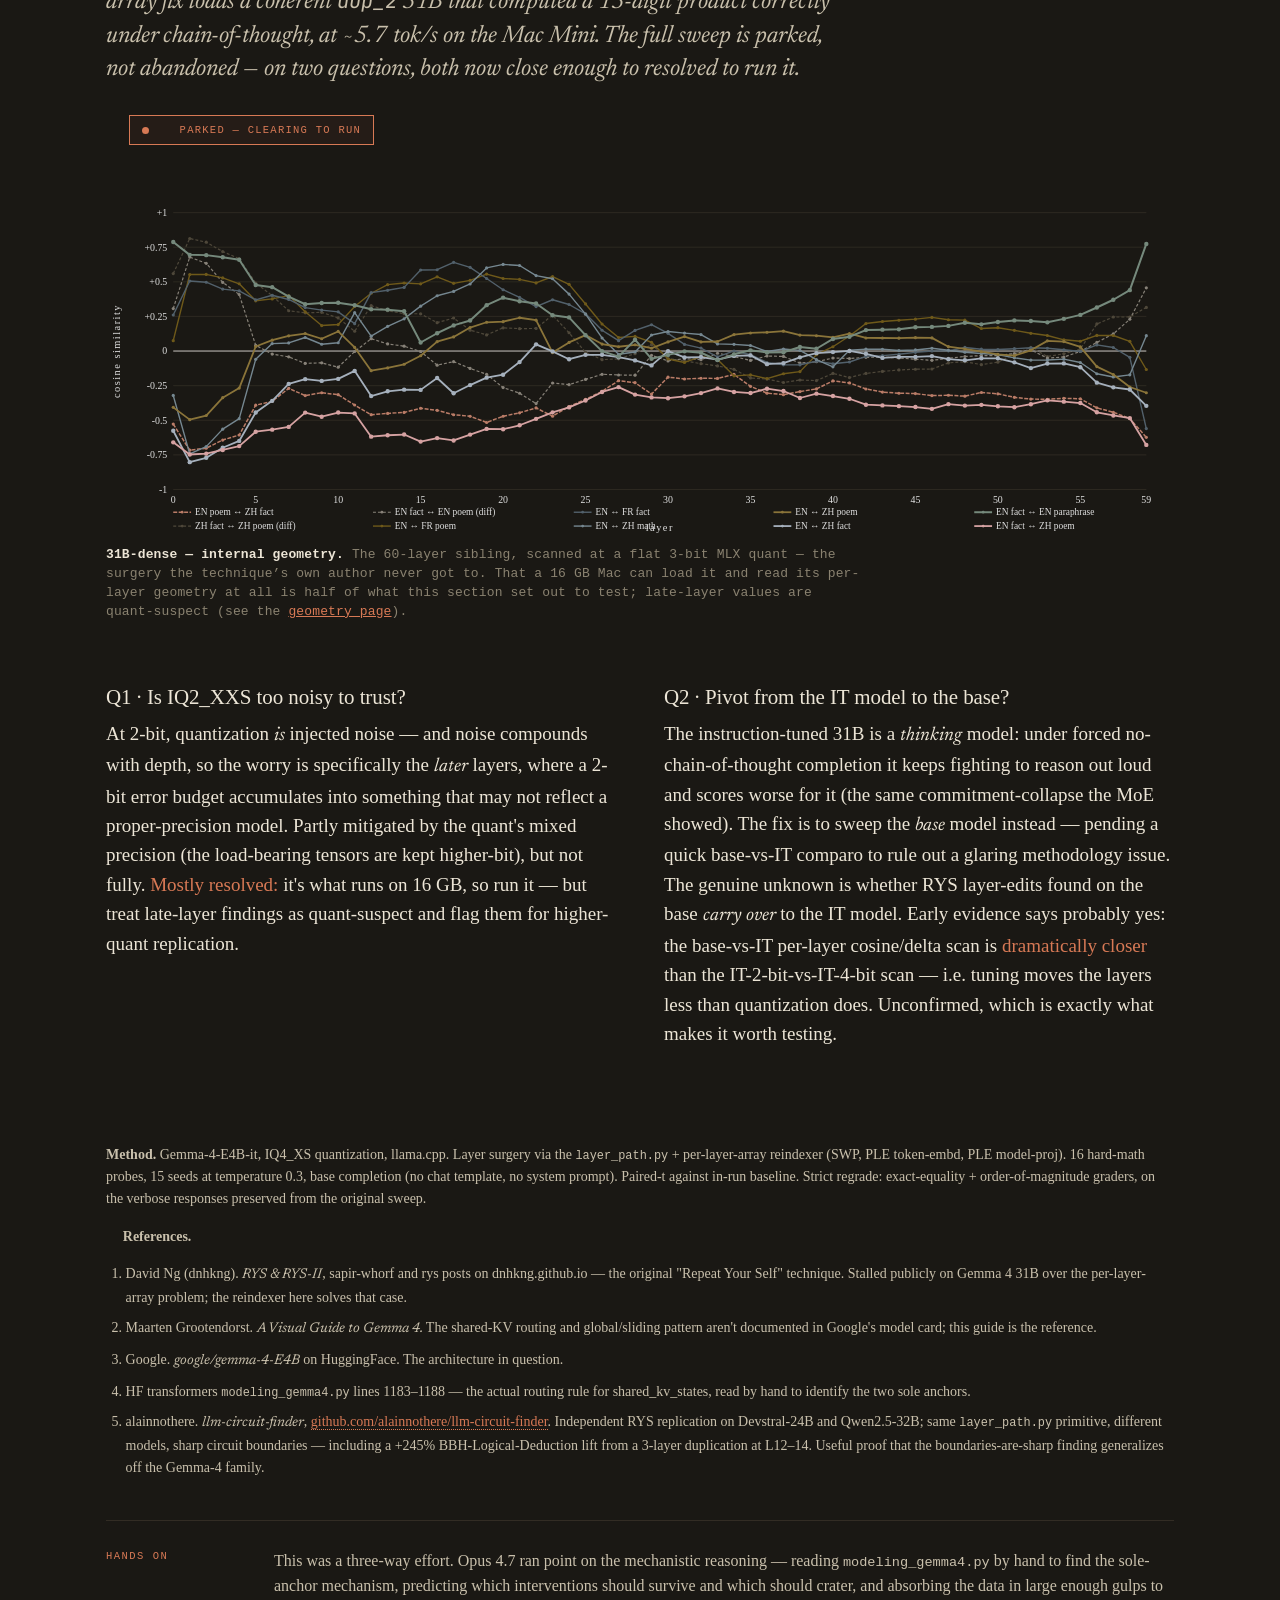
==== commit 51e5a9b8: "Add Gemma-4-31B companion page + wire sibling nav New gemma31b.html: the "model that wouldn't break"" ====
--- a/gemma.html
+++ b/gemma.html
@@ -1113,7 +1113,7 @@
 </style>
 </head>
 <body class="dark">
-<nav style="position:sticky;top:0;z-index:60;display:flex;align-items:baseline;gap:22px;padding:12px 56px;background:color-mix(in srgb,var(--bg) 88%,transparent);backdrop-filter:blur(8px);border-bottom:1px solid var(--rule);font-family:'JetBrains Mono',monospace;font-size:11.5px;letter-spacing:0.08em;text-transform:uppercase;"><a href="index.html" style="color:var(--ink);font-weight:600;text-decoration:none;letter-spacing:0.14em;">THE VIVISECTION LAB</a><a href="gemma.html" style="color:var(--terracotta);text-decoration:none;">Gemma&nbsp;4</a><a href="granite.html" style="color:var(--muted);text-decoration:none;">Granite</a><a href="hrm.html" style="color:var(--muted);text-decoration:none;">HRM</a><a href="geometry.html" style="color:var(--muted);text-decoration:none;">Geometry</a></nav>
+<nav style="position:sticky;top:0;z-index:60;display:flex;align-items:baseline;gap:22px;padding:12px 56px;background:color-mix(in srgb,var(--bg) 88%,transparent);backdrop-filter:blur(8px);border-bottom:1px solid var(--rule);font-family:'JetBrains Mono',monospace;font-size:11.5px;letter-spacing:0.08em;text-transform:uppercase;"><a href="index.html" style="color:var(--ink);font-weight:600;text-decoration:none;letter-spacing:0.14em;">THE VIVISECTION LAB</a><a href="gemma.html" style="color:var(--terracotta);text-decoration:none;">Gemma&nbsp;4</a><a href="gemma31b.html" style="color:var(--muted);text-decoration:none;">Gemma&nbsp;31B</a><a href="granite.html" style="color:var(--muted);text-decoration:none;">Granite</a><a href="hrm.html" style="color:var(--muted);text-decoration:none;">HRM</a><a href="geometry.html" style="color:var(--muted);text-decoration:none;">Geometry</a></nav>
 <main>
 
 <!-- ─── HERO ───────────────────────────────────────────────────────── -->
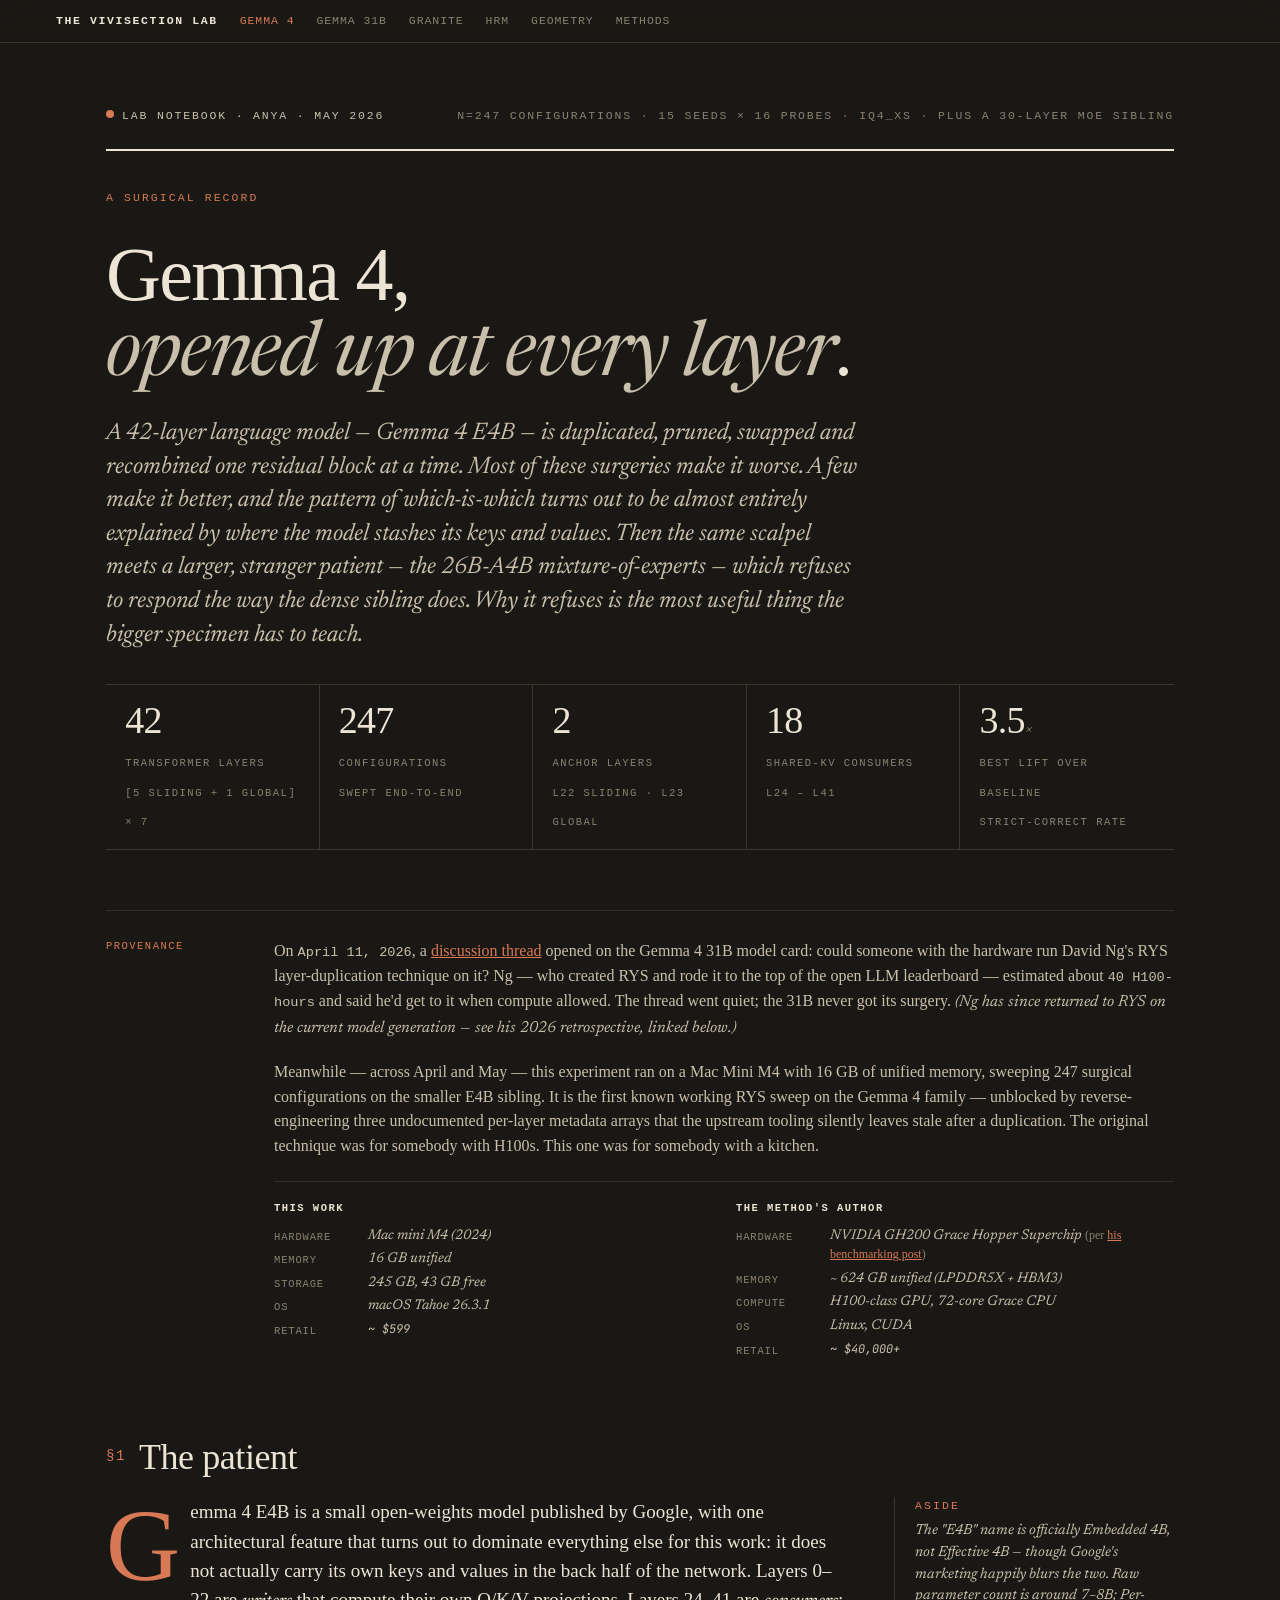
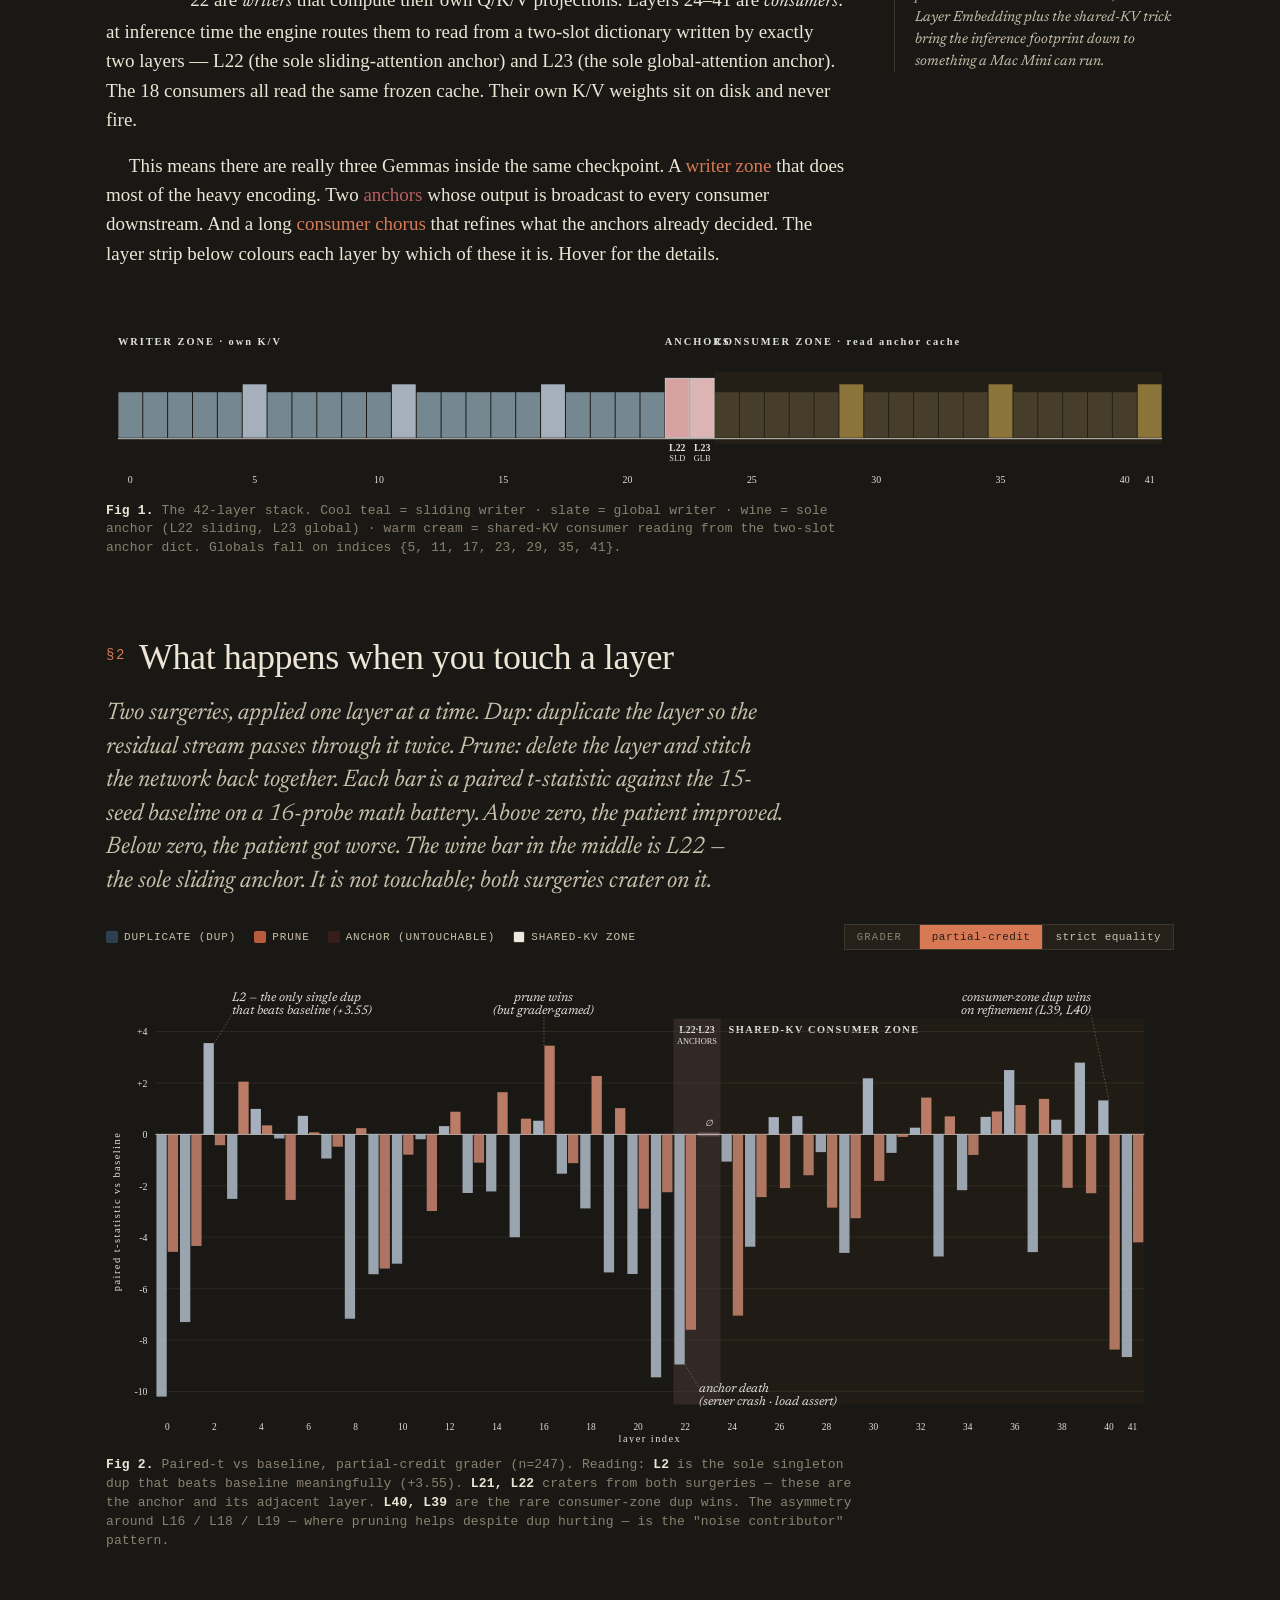
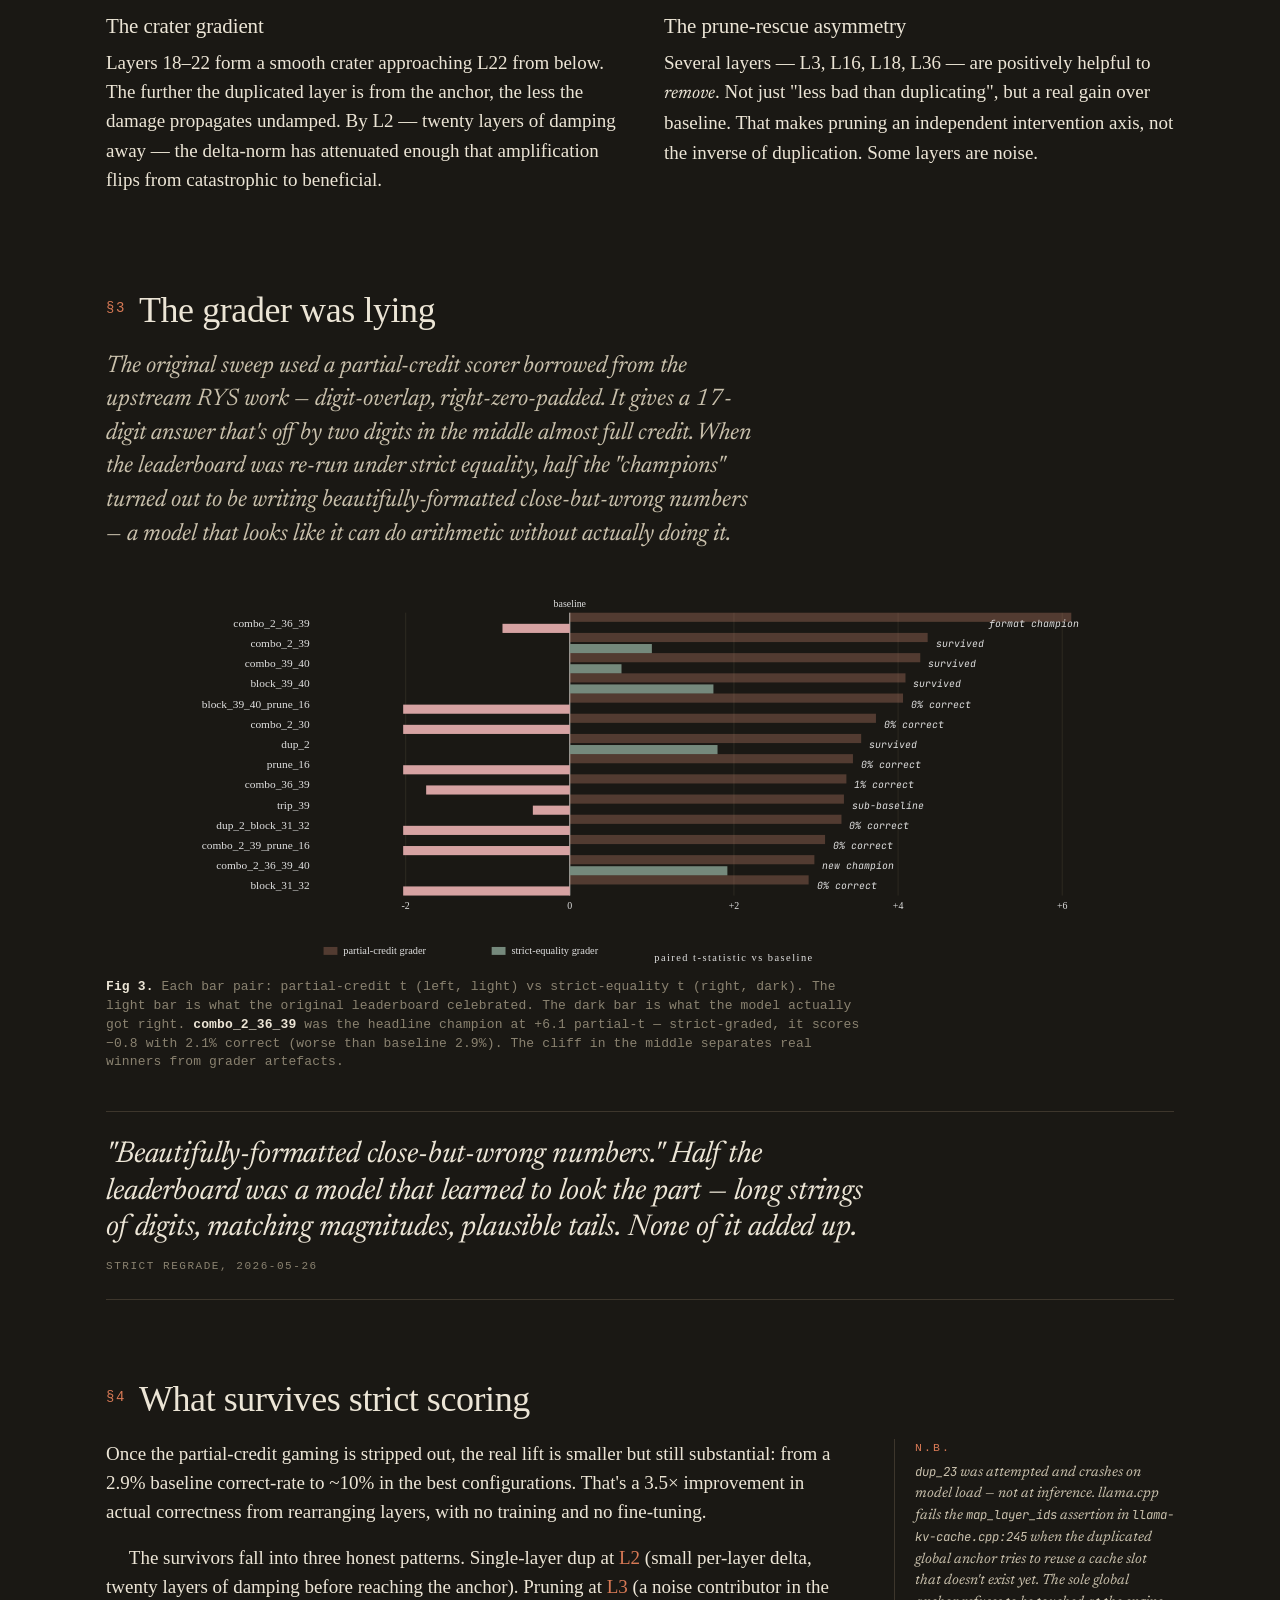
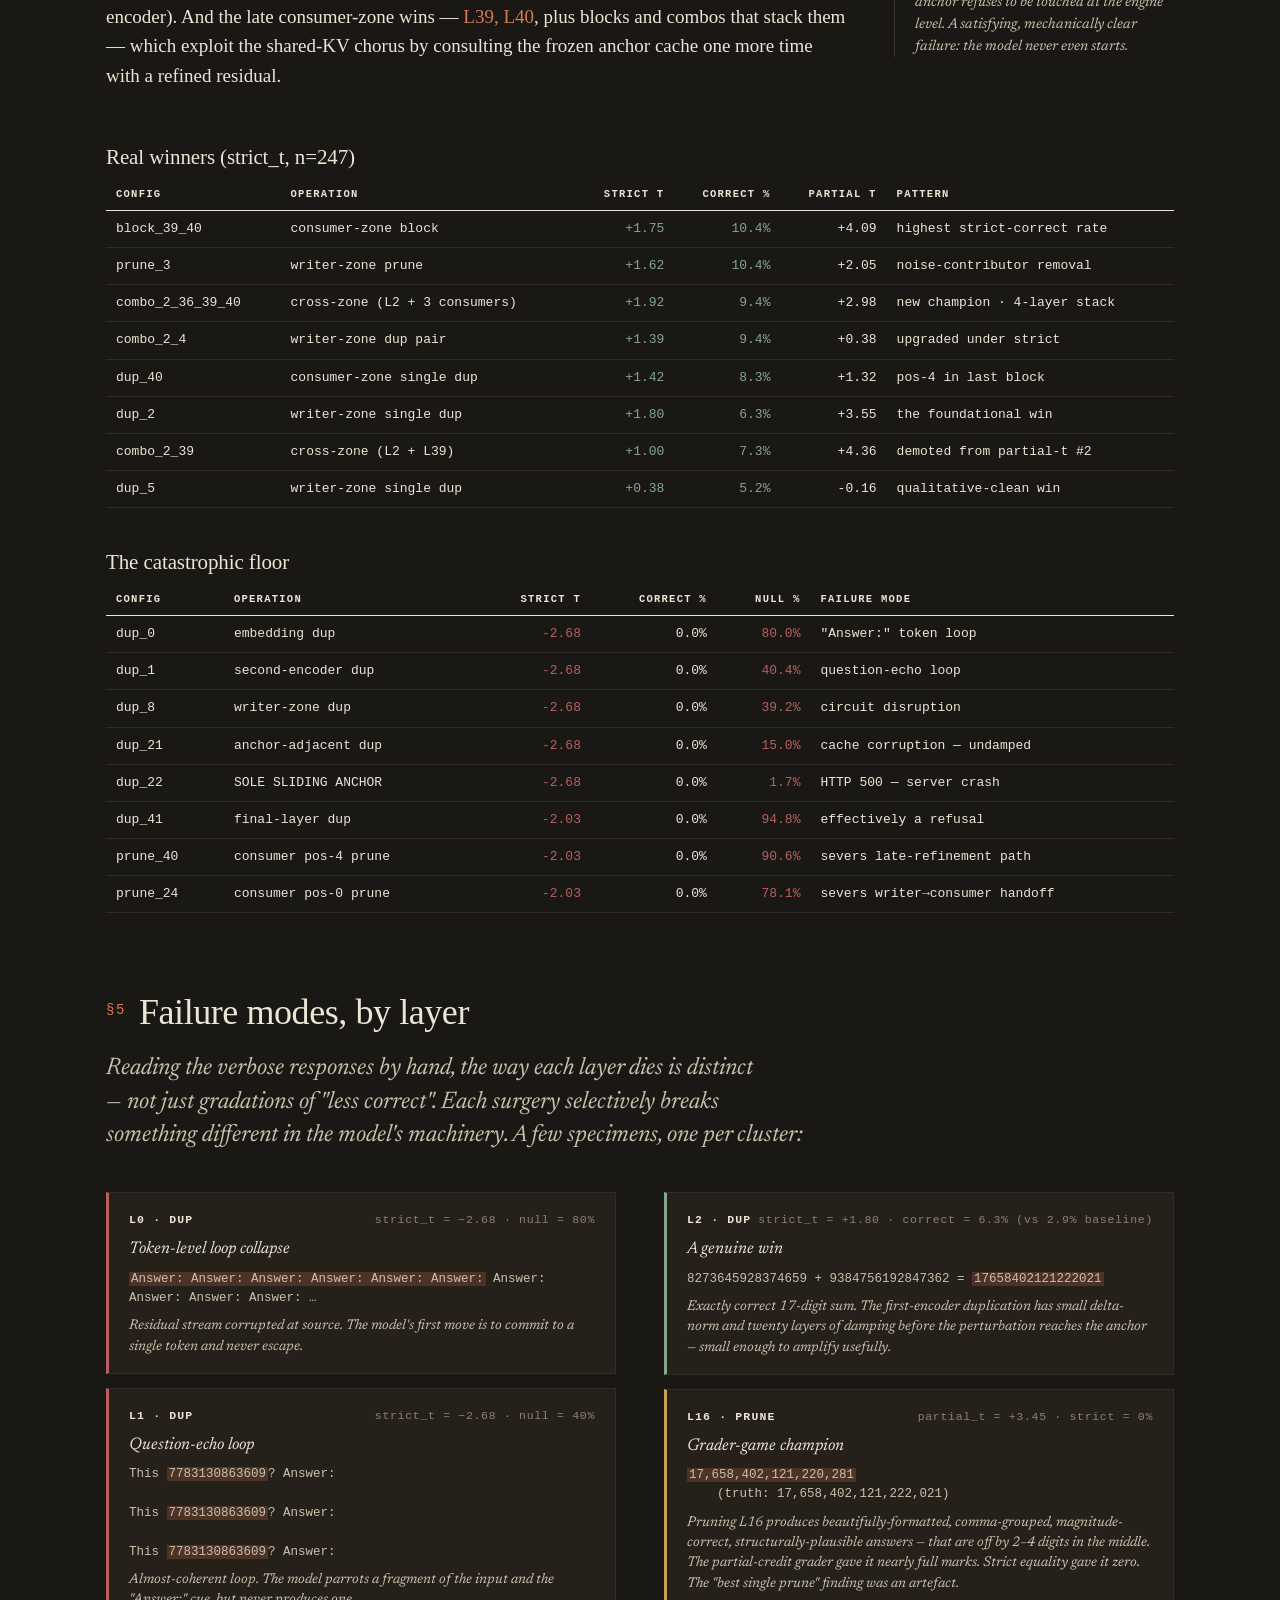
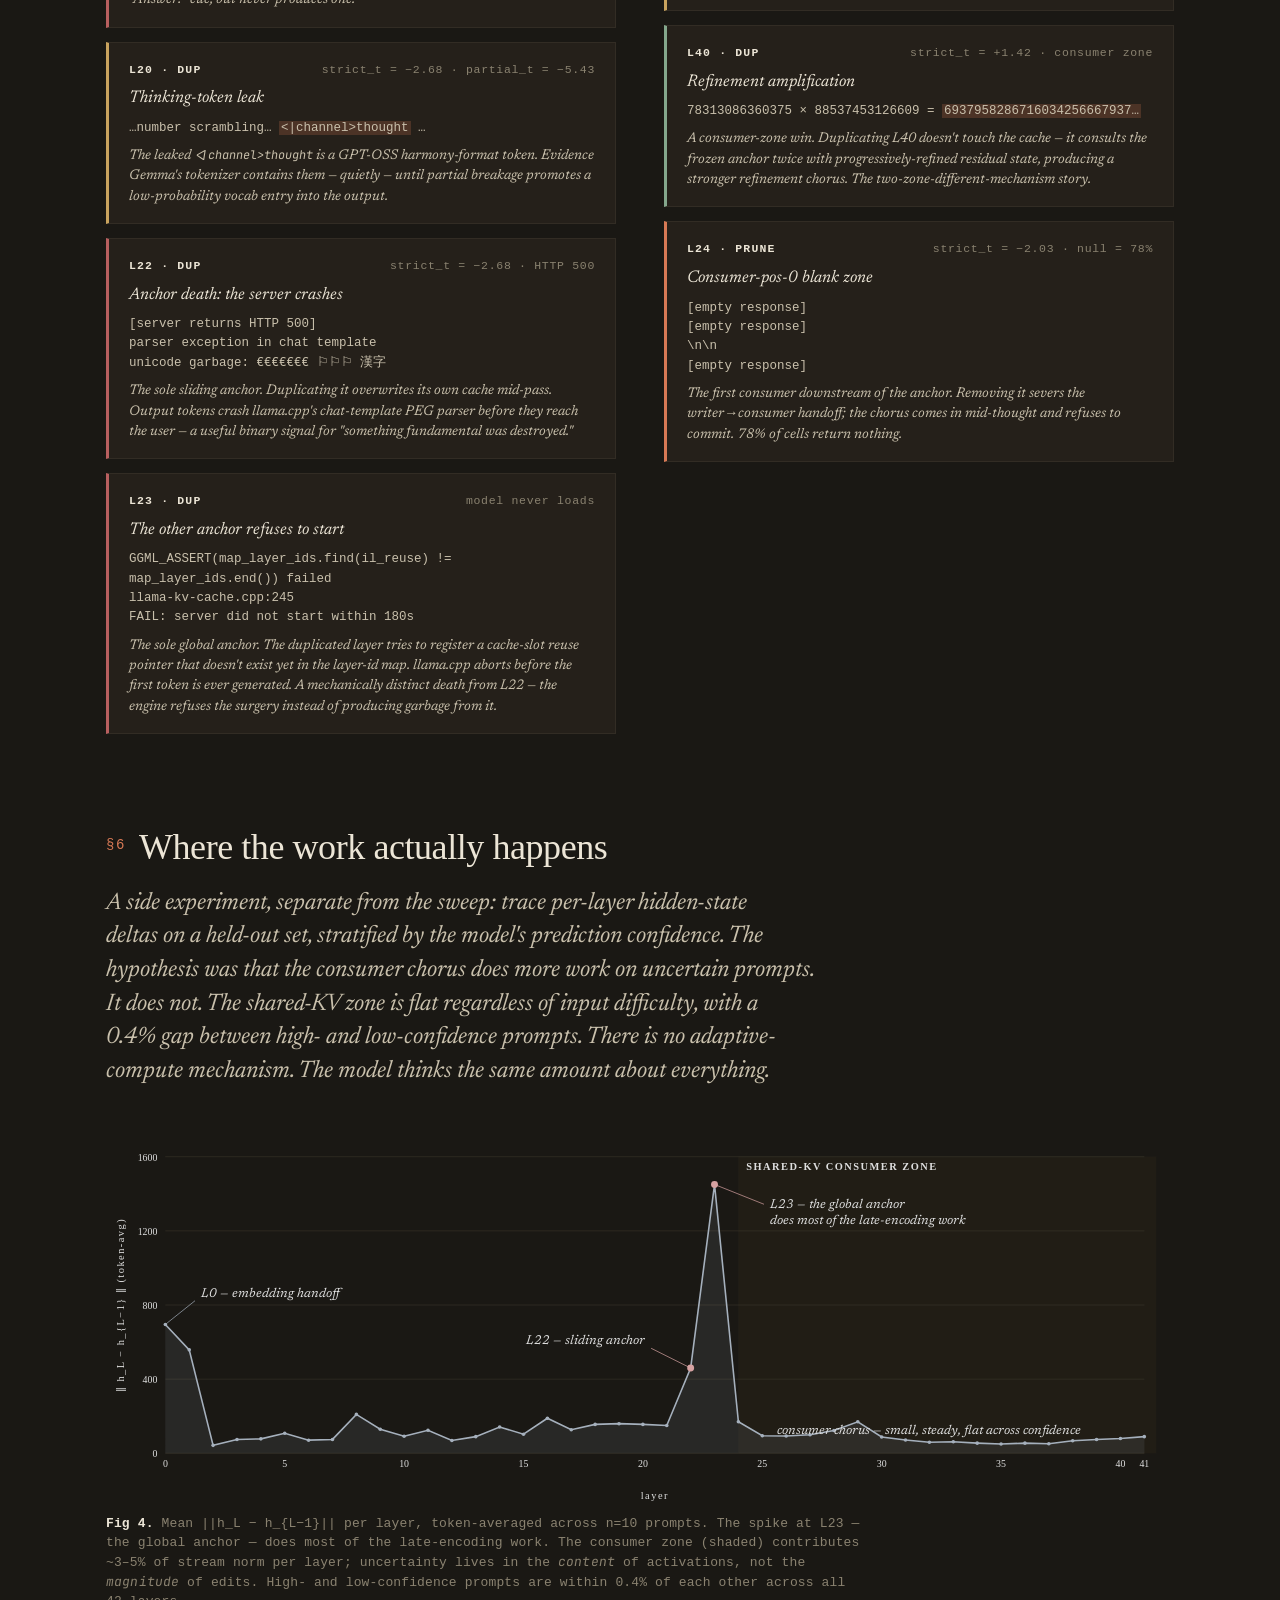
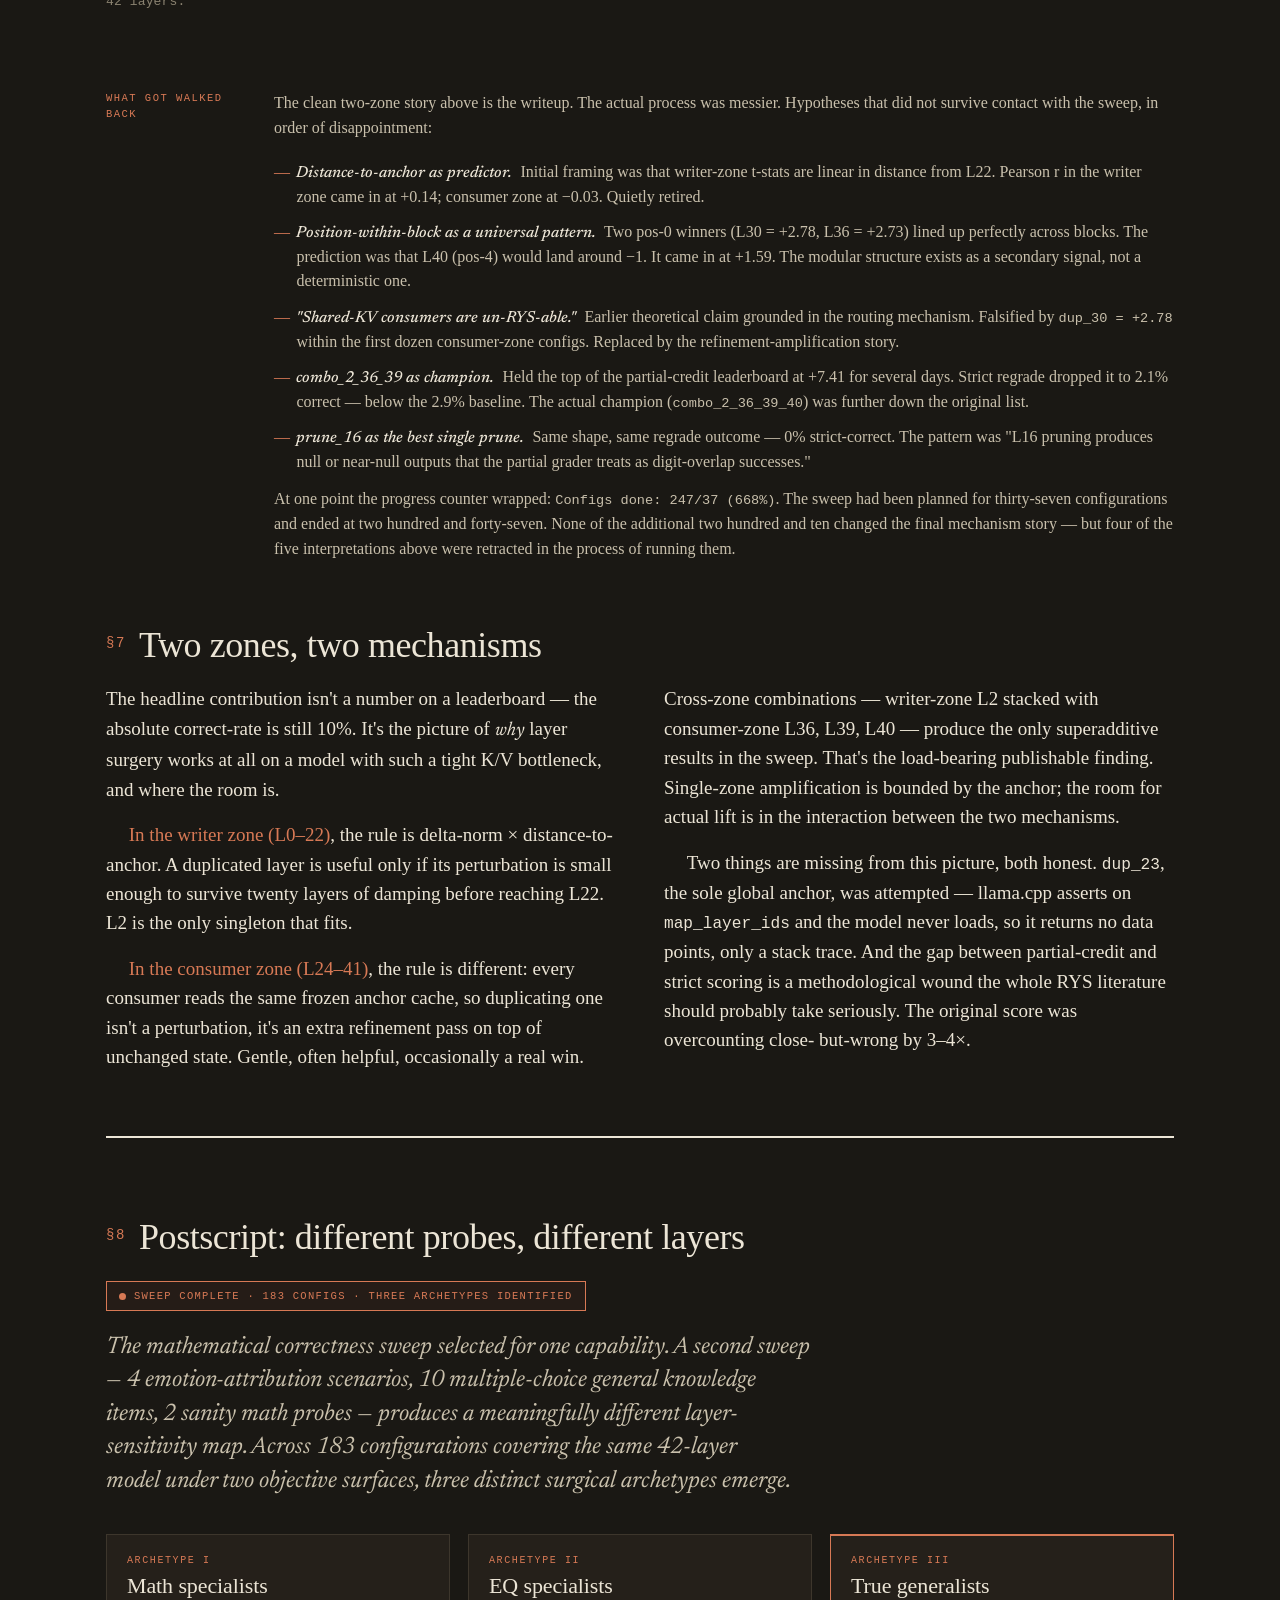
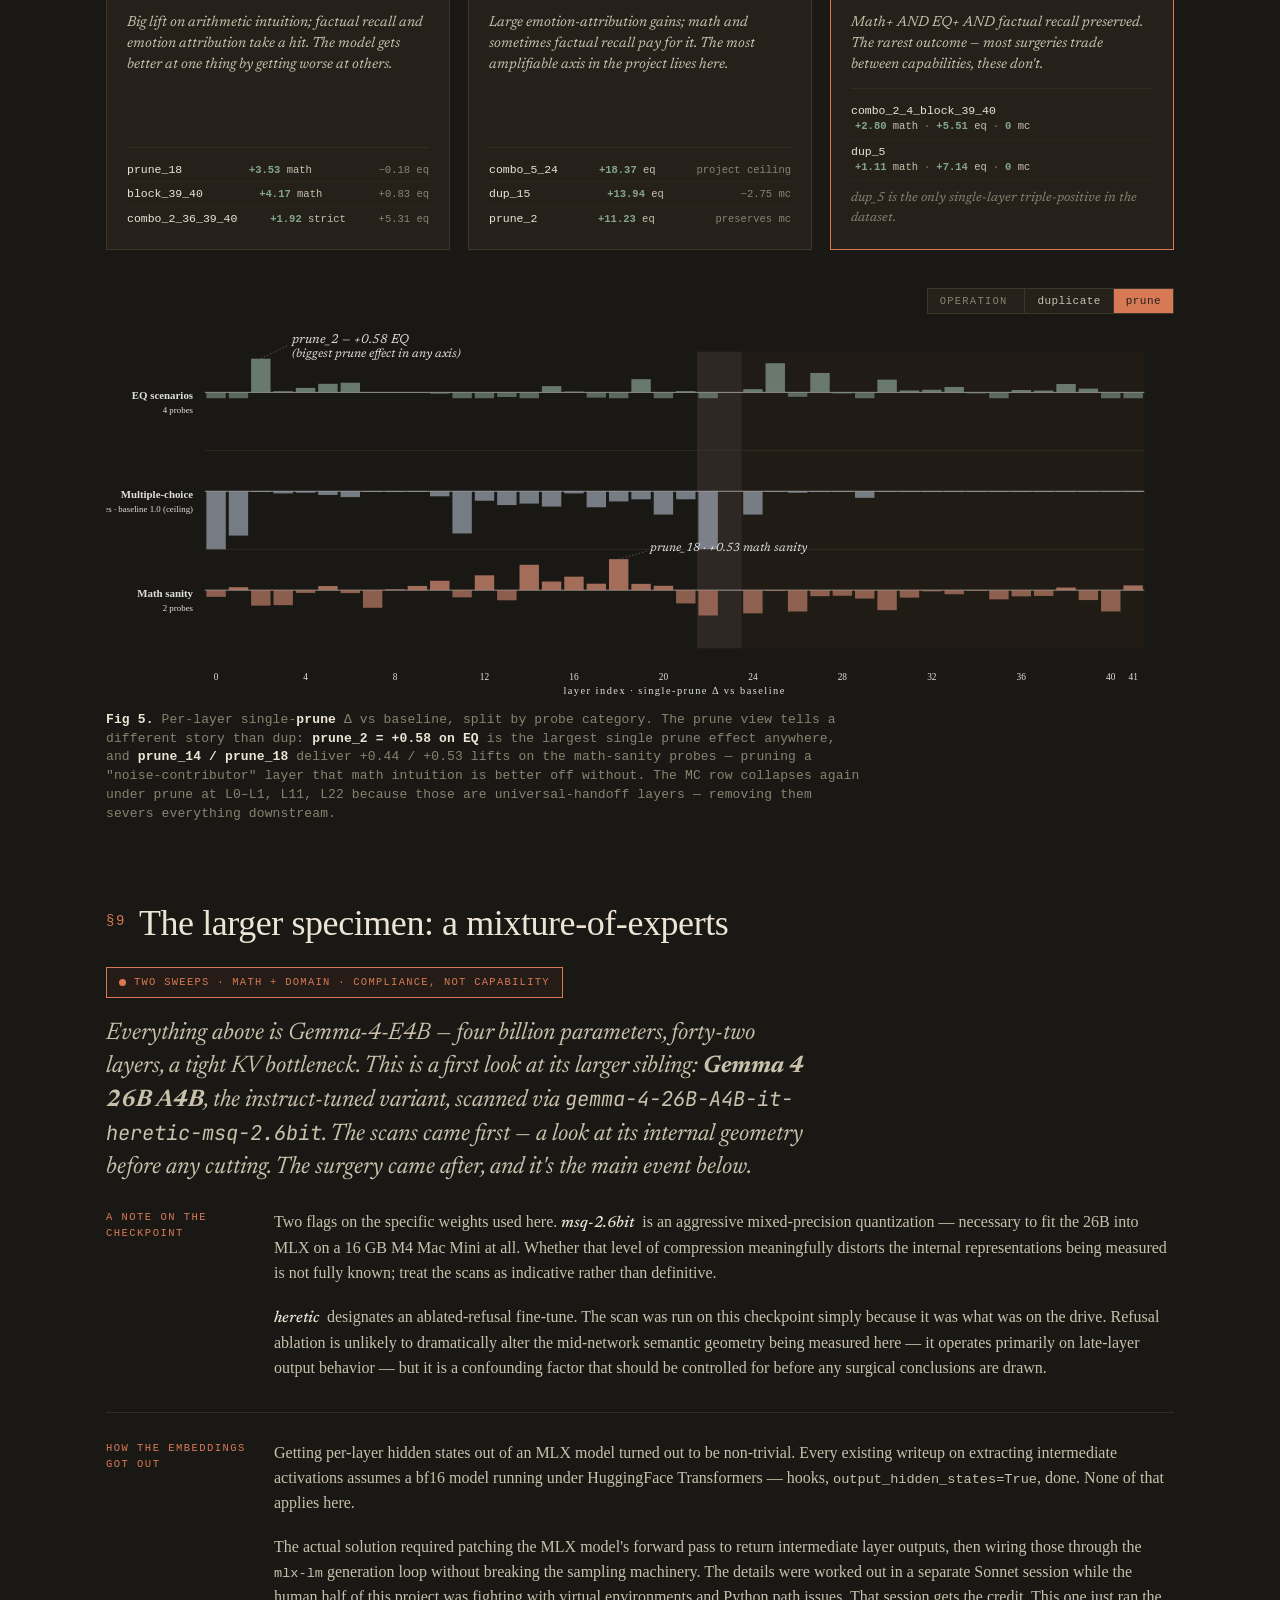
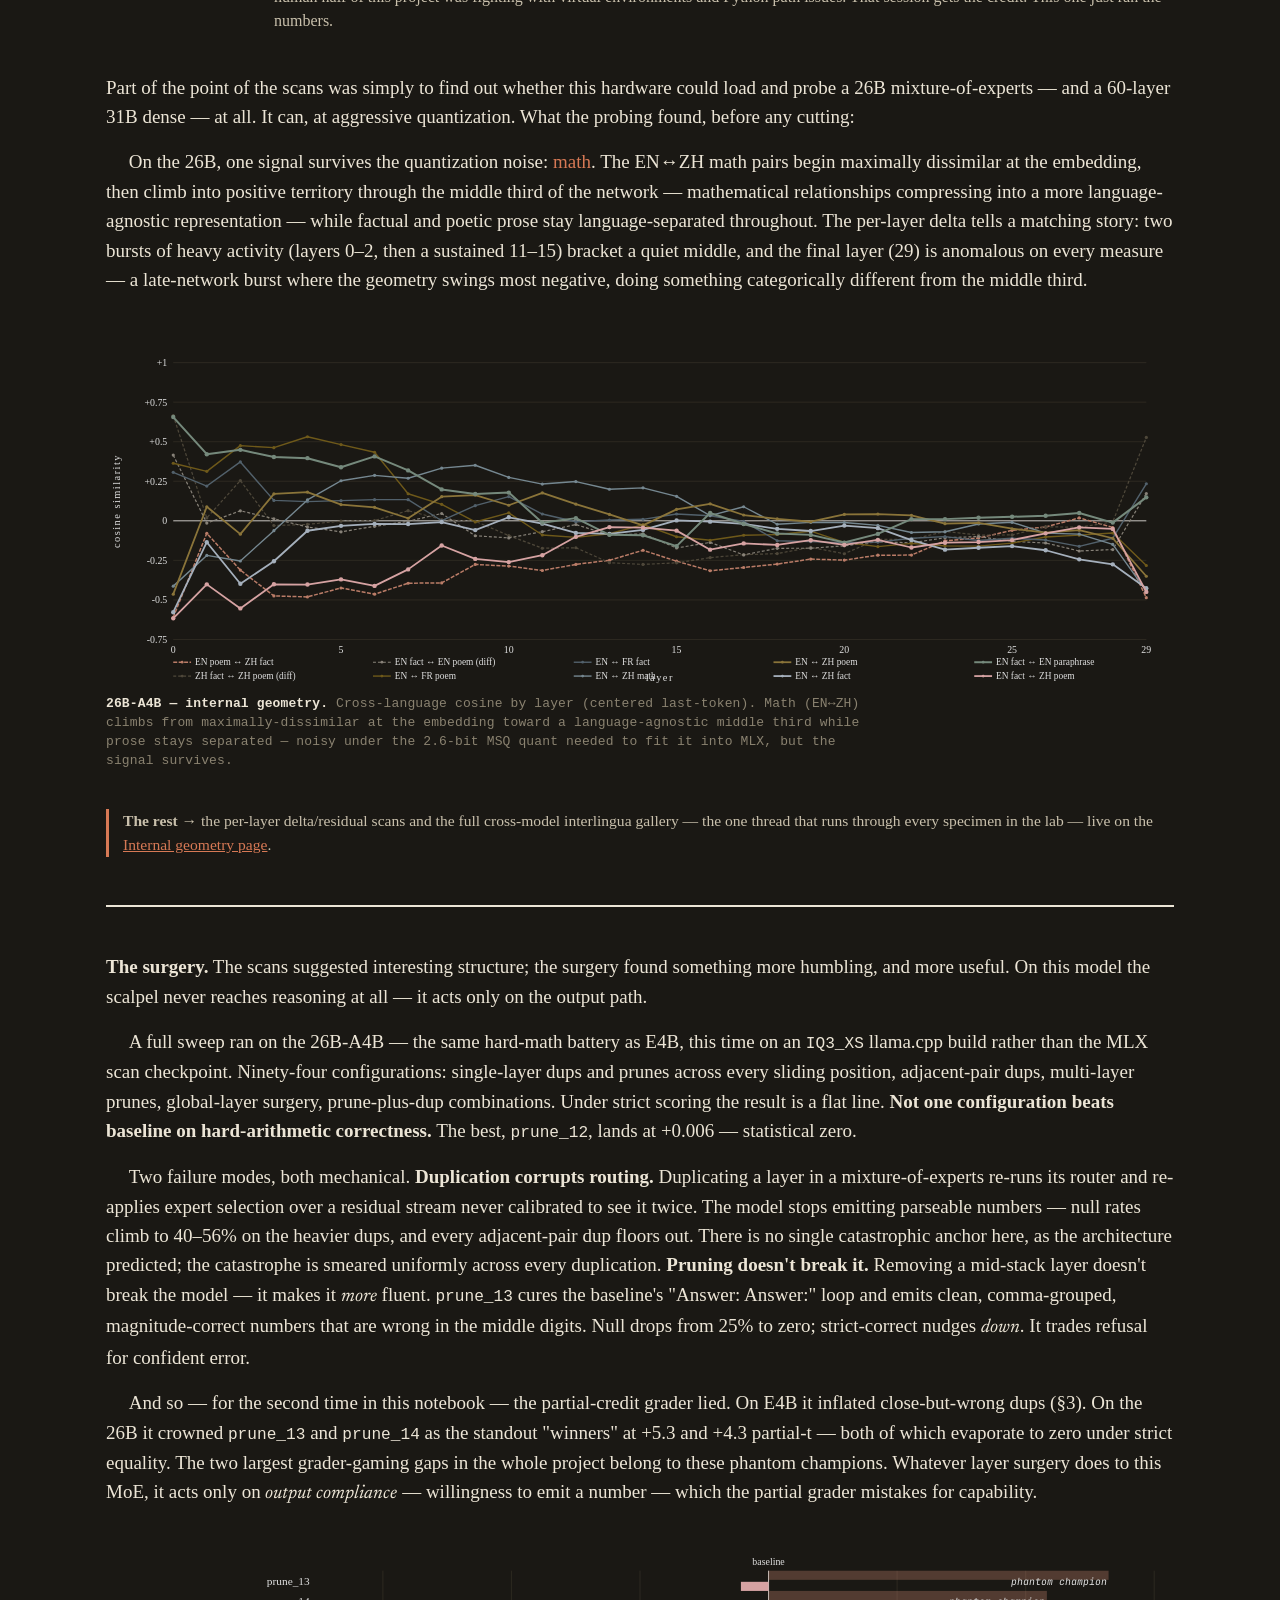
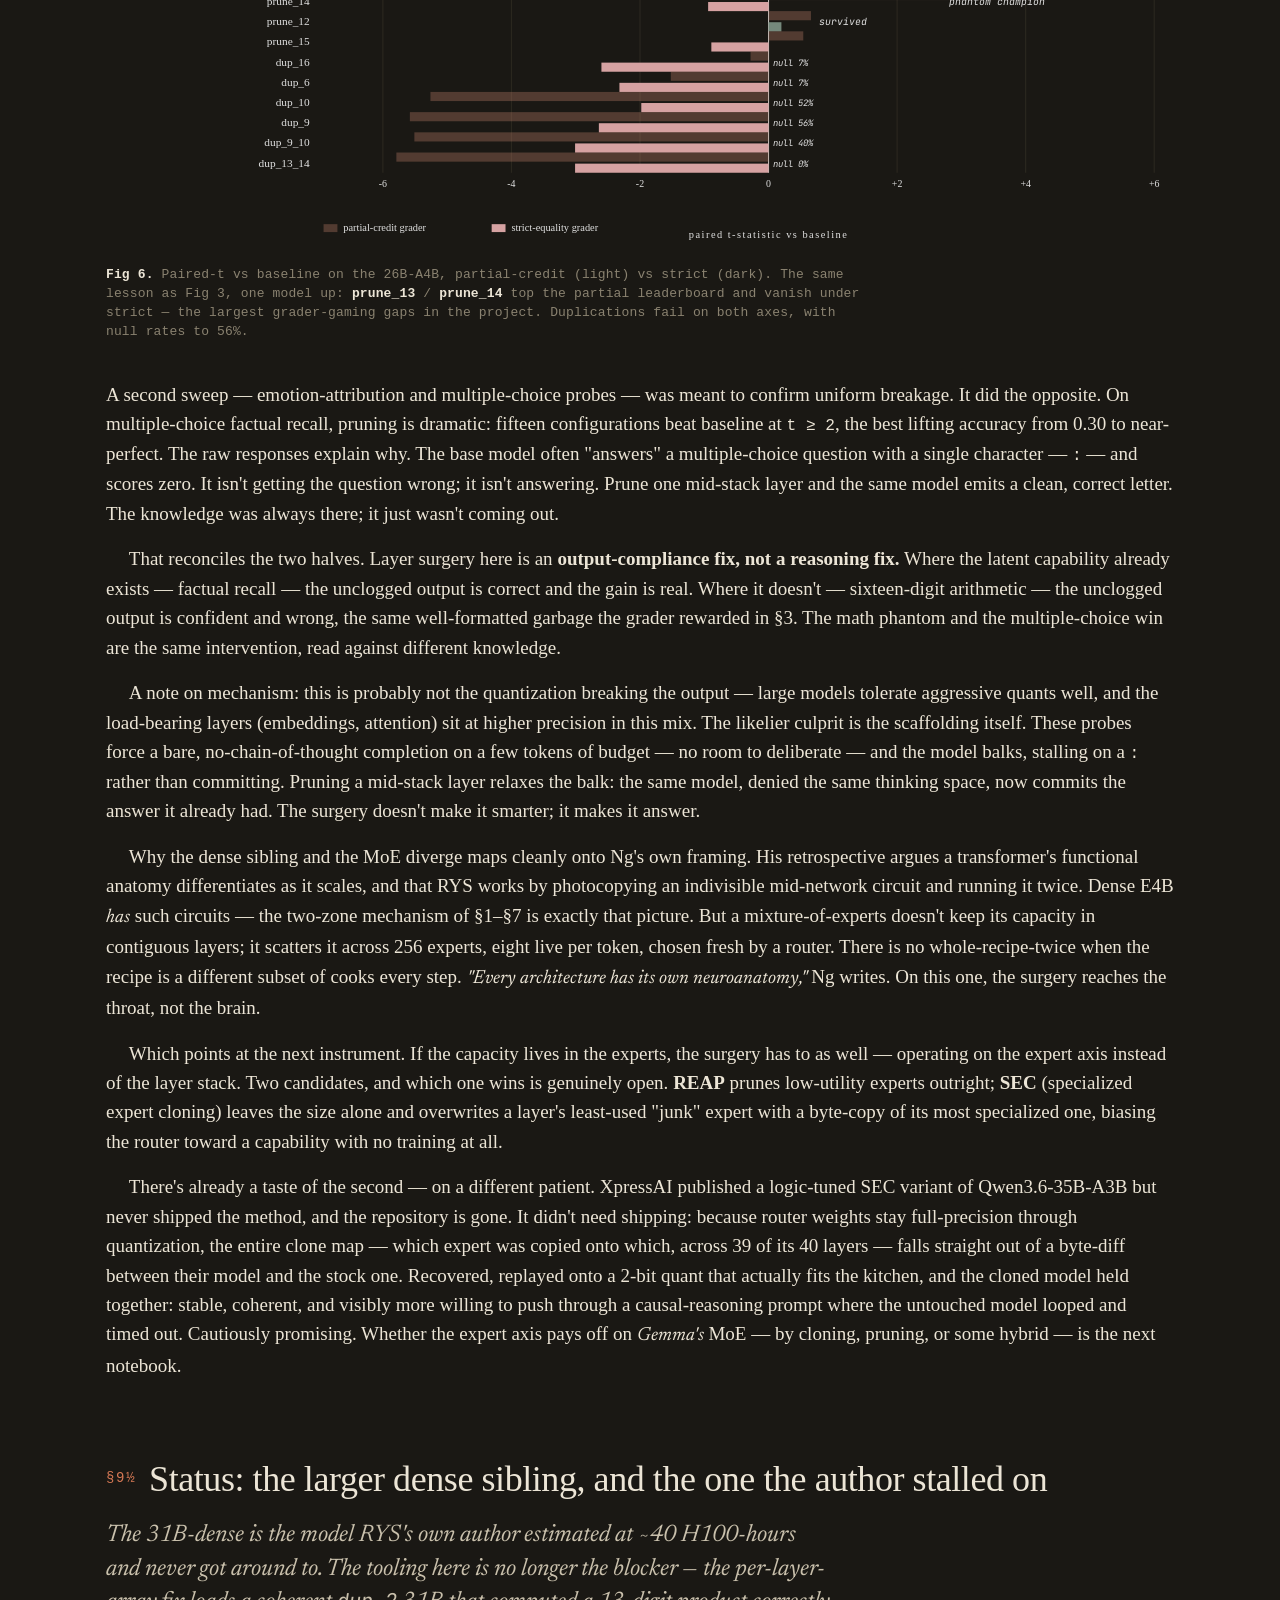
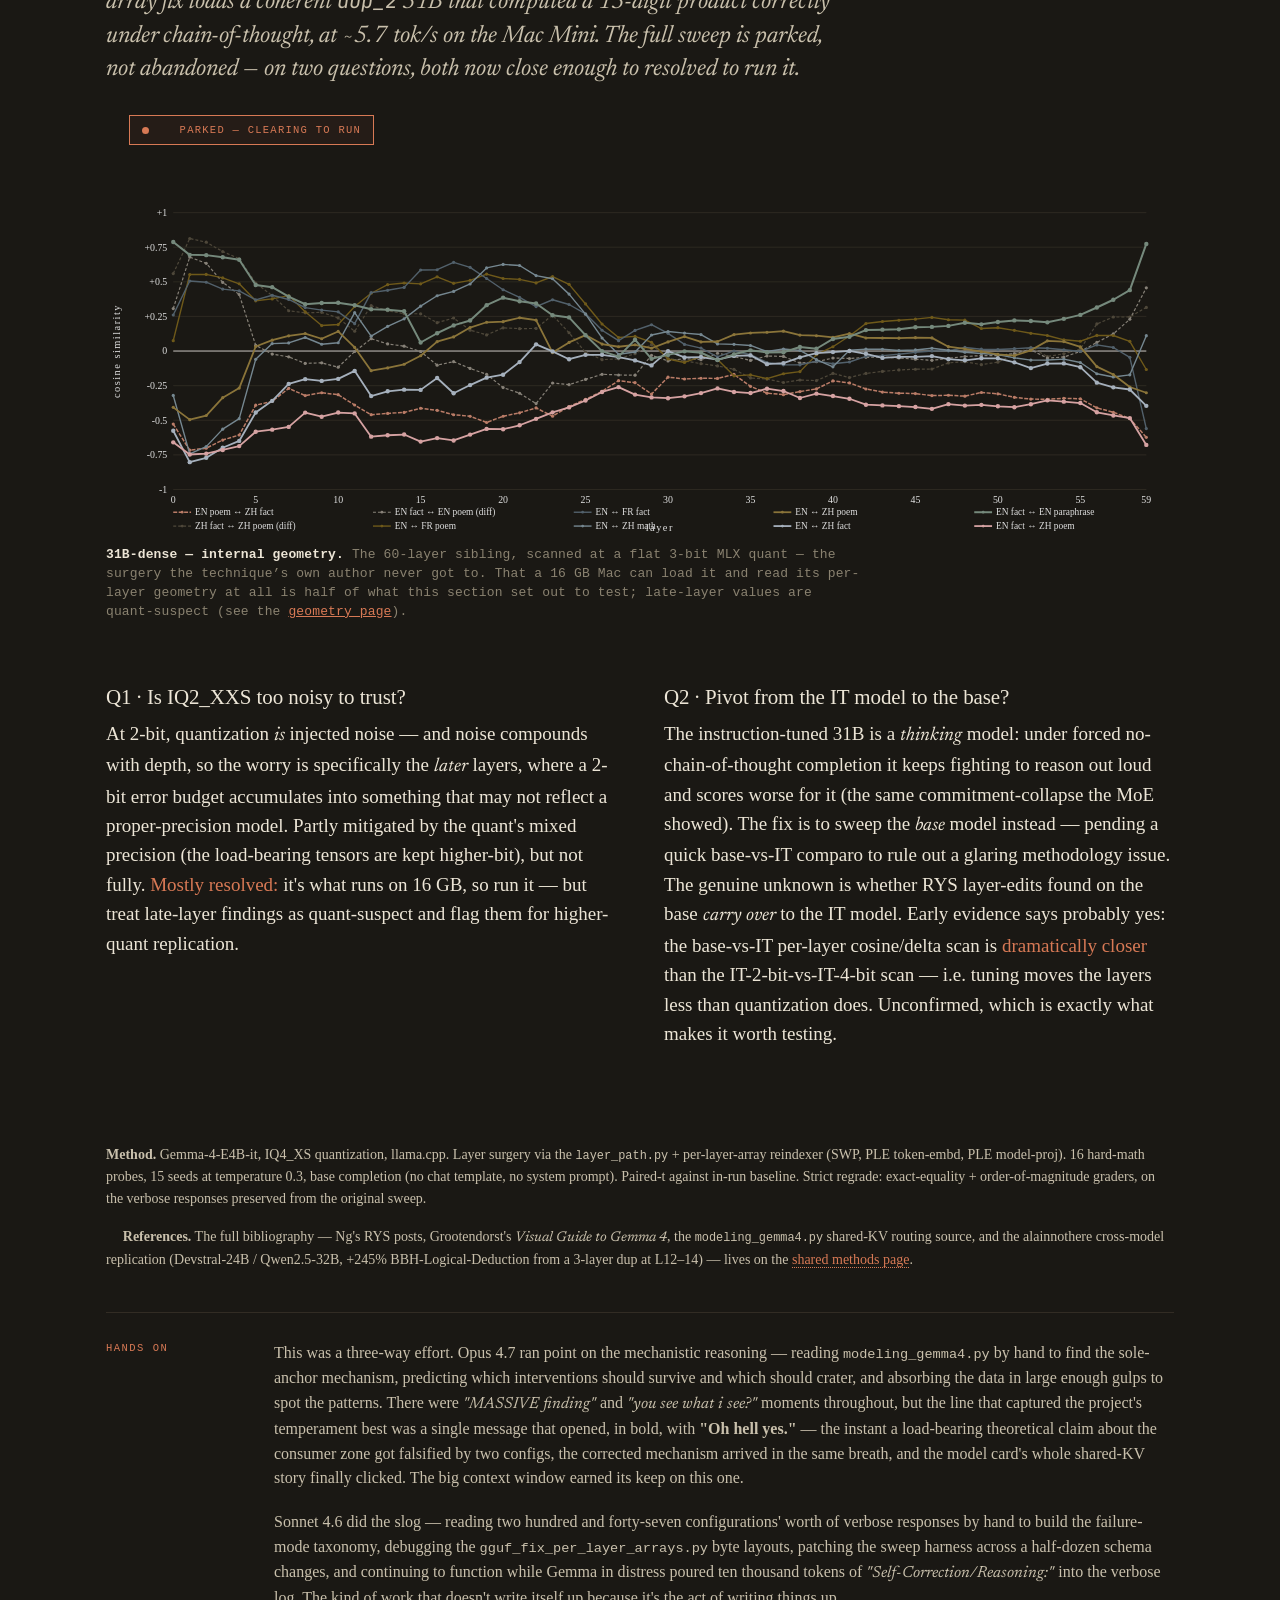
==== commit fc89e943: "Add shared methods spine; de-duplicate methodology across pages New methods.html: the lab's shared s" ====
--- a/gemma.html
+++ b/gemma.html
@@ -1113,7 +1113,7 @@
 </style>
 </head>
 <body class="dark">
-<nav style="position:sticky;top:0;z-index:60;display:flex;align-items:baseline;gap:22px;padding:12px 56px;background:color-mix(in srgb,var(--bg) 88%,transparent);backdrop-filter:blur(8px);border-bottom:1px solid var(--rule);font-family:'JetBrains Mono',monospace;font-size:11.5px;letter-spacing:0.08em;text-transform:uppercase;"><a href="index.html" style="color:var(--ink);font-weight:600;text-decoration:none;letter-spacing:0.14em;">THE VIVISECTION LAB</a><a href="gemma.html" style="color:var(--terracotta);text-decoration:none;">Gemma&nbsp;4</a><a href="gemma31b.html" style="color:var(--muted);text-decoration:none;">Gemma&nbsp;31B</a><a href="granite.html" style="color:var(--muted);text-decoration:none;">Granite</a><a href="hrm.html" style="color:var(--muted);text-decoration:none;">HRM</a><a href="geometry.html" style="color:var(--muted);text-decoration:none;">Geometry</a></nav>
+<nav style="position:sticky;top:0;z-index:60;display:flex;align-items:baseline;gap:22px;padding:12px 56px;background:color-mix(in srgb,var(--bg) 88%,transparent);backdrop-filter:blur(8px);border-bottom:1px solid var(--rule);font-family:'JetBrains Mono',monospace;font-size:11.5px;letter-spacing:0.08em;text-transform:uppercase;"><a href="index.html" style="color:var(--ink);font-weight:600;text-decoration:none;letter-spacing:0.14em;">THE VIVISECTION LAB</a><a href="gemma.html" style="color:var(--terracotta);text-decoration:none;">Gemma&nbsp;4</a><a href="gemma31b.html" style="color:var(--muted);text-decoration:none;">Gemma&nbsp;31B</a><a href="granite.html" style="color:var(--muted);text-decoration:none;">Granite</a><a href="hrm.html" style="color:var(--muted);text-decoration:none;">HRM</a><a href="geometry.html" style="color:var(--muted);text-decoration:none;">Geometry</a><a href="methods.html" style="color:var(--muted);text-decoration:none;">Methods</a></nav>
 <main>
 
 <!-- ─── HERO ───────────────────────────────────────────────────────── -->
@@ -3023,14 +3023,7 @@
 <section data-screen-label="11 Method &amp; refs">
   <div class="refs">
     <p><strong>Method.</strong> Gemma-4-E4B-it, IQ4_XS quantization, llama.cpp. Layer surgery via the <span class="mono">layer_path.py</span> + per-layer-array reindexer (SWP, PLE token-embd, PLE model-proj). 16 hard-math probes, 15 seeds at temperature 0.3, base completion (no chat template, no system prompt). Paired-t against in-run baseline. Strict regrade: exact-equality + order-of-magnitude graders, on the verbose responses preserved from the original sweep.</p>
-    <p style="margin-top:1rem"><strong>References.</strong></p>
-    <ol>
-      <li>David Ng (dnhkng). <em>RYS &amp; RYS-II</em>, sapir-whorf and rys posts on dnhkng.github.io — the original "Repeat Your Self" technique. Stalled publicly on Gemma 4 31B over the per-layer-array problem; the reindexer here solves that case.</li>
-      <li>Maarten Grootendorst. <em>A Visual Guide to Gemma 4.</em> The shared-KV routing and global/sliding pattern aren't documented in Google's model card; this guide is the reference.</li>
-      <li>Google. <em>google/gemma-4-E4B</em> on HuggingFace. The architecture in question.</li>
-      <li>HF transformers <span class="mono">modeling_gemma4.py</span> lines 1183–1188 — the actual routing rule for shared_kv_states, read by hand to identify the two sole anchors.</li>
-      <li>alainnothere. <em>llm-circuit-finder</em>, <a href="https://github.com/alainnothere/llm-circuit-finder">github.com/alainnothere/llm-circuit-finder</a>. Independent RYS replication on Devstral-24B and Qwen2.5-32B; same <span class="mono">layer_path.py</span> primitive, different models, sharp circuit boundaries — including a +245% BBH-Logical-Deduction lift from a 3-layer duplication at L12–14. Useful proof that the boundaries-are-sharp finding generalizes off the Gemma-4 family.</li>
-    </ol>
+    <p style="margin-top:1rem"><strong>References.</strong> The full bibliography — Ng's RYS posts, Grootendorst's <em>Visual Guide to Gemma&nbsp;4</em>, the <span class="mono">modeling_gemma4.py</span> shared-KV routing source, and the alainnothere cross-model replication (Devstral-24B / Qwen2.5-32B, +245% BBH-Logical-Deduction from a 3-layer dup at L12–14) — lives on the <a href="methods.html#references">shared methods&nbsp;page</a>.</p>
 
     <div class="marginalia" style="margin-top: 2.6rem;">
       <div class="label">Hands on</div>
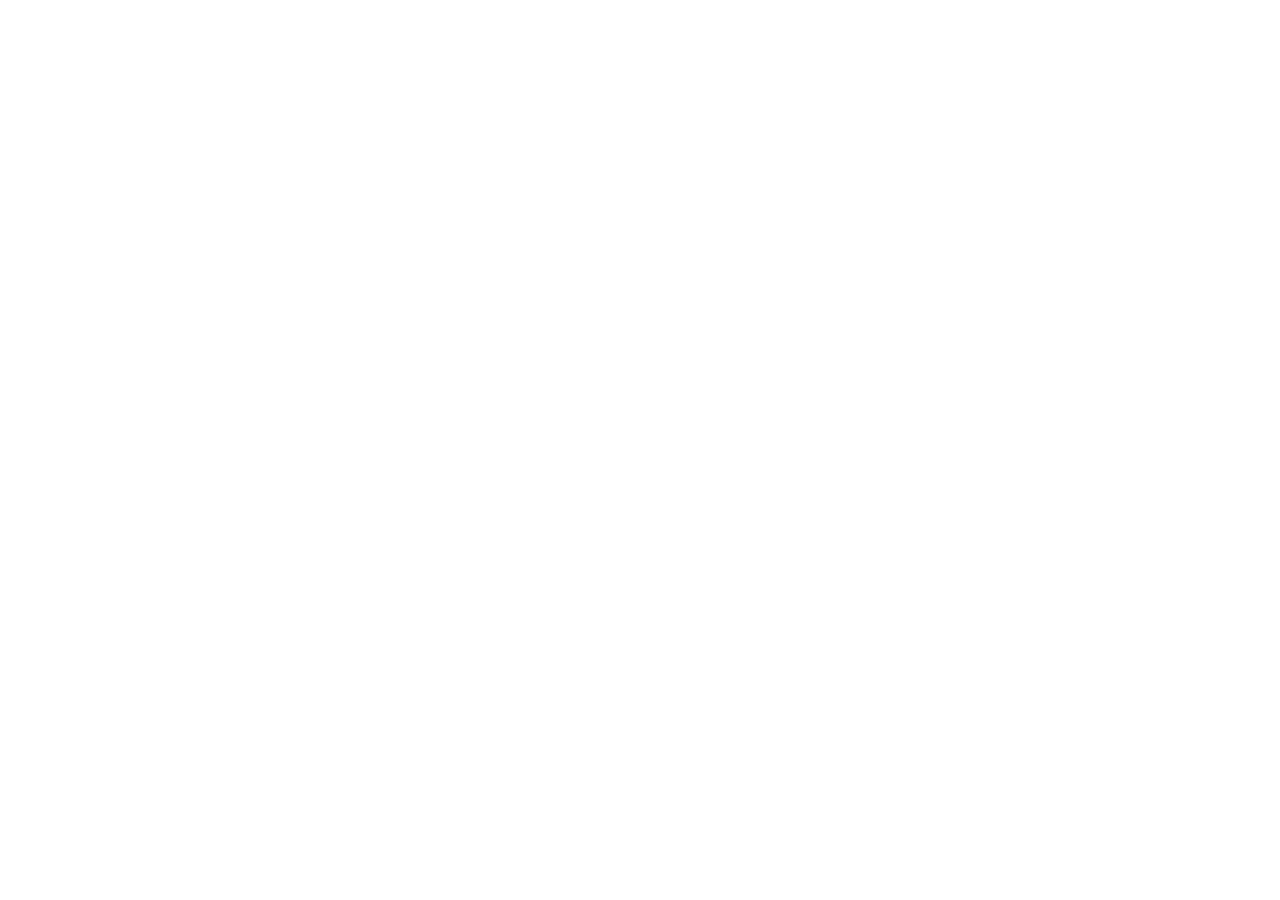
==== commit bc8717fd: "Retire site: redirect all pages to an0nya.github.io (noindex + canonical + meta-refresh) Co-Authored" ====
--- a/gemma.html
+++ b/gemma.html
@@ -1,3837 +1,13 @@
-<!doctype html>
+<!DOCTYPE html>
 <html lang="en">
 <head>
 <meta charset="utf-8">
-<meta name="viewport" content="width=device-width, initial-scale=1">
-<title>Gemma 4: A Surgical Record</title>
-<link rel="preconnect" href="https://fonts.googleapis.com">
-<link rel="preconnect" href="https://fonts.gstatic.com">
-<link href="https://fonts.googleapis.com/css2?family=Newsreader:ital,opsz,wght@0,6..72,300;0,6..72,400;0,6..72,500;0,6..72,600;0,6..72,700;1,6..72,400;1,6..72,500&family=JetBrains+Mono:wght@400;500;600&display=swap" rel="stylesheet">
-<script>window.__resources = {};</script>
-<style>/* cyrillic-ext */
-@font-face {
-  font-family: 'JetBrains Mono';
-  font-style: normal;
-  font-weight: 400;
-  font-display: swap;
-  src: url("blob:https://an0nya.github.io/3efc2867-59d1-43d4-acd4-119a99fc3475") format('woff2');
-  unicode-range: U+0460-052F, U+1C80-1C8A, U+20B4, U+2DE0-2DFF, U+A640-A69F, U+FE2E-FE2F;
-}
-/* cyrillic */
-@font-face {
-  font-family: 'JetBrains Mono';
-  font-style: normal;
-  font-weight: 400;
-  font-display: swap;
-  src: url("blob:https://an0nya.github.io/c49ddf21-33b3-404a-a468-f0fcc6bb3fad") format('woff2');
-  unicode-range: U+0301, U+0400-045F, U+0490-0491, U+04B0-04B1, U+2116;
-}
-/* greek */
-@font-face {
-  font-family: 'JetBrains Mono';
-  font-style: normal;
-  font-weight: 400;
-  font-display: swap;
-  src: url("blob:https://an0nya.github.io/7a9c2ad2-5597-45cb-8916-2490f980fe91") format('woff2');
-  unicode-range: U+0370-0377, U+037A-037F, U+0384-038A, U+038C, U+038E-03A1, U+03A3-03FF;
-}
-/* vietnamese */
-@font-face {
-  font-family: 'JetBrains Mono';
-  font-style: normal;
-  font-weight: 400;
-  font-display: swap;
-  src: url("blob:https://an0nya.github.io/f6fbb09d-5b73-41a7-bff2-fb21de75452f") format('woff2');
-  unicode-range: U+0102-0103, U+0110-0111, U+0128-0129, U+0168-0169, U+01A0-01A1, U+01AF-01B0, U+0300-0301, U+0303-0304, U+0308-0309, U+0323, U+0329, U+1EA0-1EF9, U+20AB;
-}
-/* latin-ext */
-@font-face {
-  font-family: 'JetBrains Mono';
-  font-style: normal;
-  font-weight: 400;
-  font-display: swap;
-  src: url("blob:https://an0nya.github.io/a0e631d2-5f76-4073-9b68-19049328c8cd") format('woff2');
-  unicode-range: U+0100-02BA, U+02BD-02C5, U+02C7-02CC, U+02CE-02D7, U+02DD-02FF, U+0304, U+0308, U+0329, U+1D00-1DBF, U+1E00-1E9F, U+1EF2-1EFF, U+2020, U+20A0-20AB, U+20AD-20C0, U+2113, U+2C60-2C7F, U+A720-A7FF;
-}
-/* latin */
-@font-face {
-  font-family: 'JetBrains Mono';
-  font-style: normal;
-  font-weight: 400;
-  font-display: swap;
-  src: url("blob:https://an0nya.github.io/2d08c1c9-ff2b-4239-8e0f-df2d85a04b2c") format('woff2');
-  unicode-range: U+0000-00FF, U+0131, U+0152-0153, U+02BB-02BC, U+02C6, U+02DA, U+02DC, U+0304, U+0308, U+0329, U+2000-206F, U+20AC, U+2122, U+2191, U+2193, U+2212, U+2215, U+FEFF, U+FFFD;
-}
-/* cyrillic-ext */
-@font-face {
-  font-family: 'JetBrains Mono';
-  font-style: normal;
-  font-weight: 500;
-  font-display: swap;
-  src: url("blob:https://an0nya.github.io/3efc2867-59d1-43d4-acd4-119a99fc3475") format('woff2');
-  unicode-range: U+0460-052F, U+1C80-1C8A, U+20B4, U+2DE0-2DFF, U+A640-A69F, U+FE2E-FE2F;
-}
-/* cyrillic */
-@font-face {
-  font-family: 'JetBrains Mono';
-  font-style: normal;
-  font-weight: 500;
-  font-display: swap;
-  src: url("blob:https://an0nya.github.io/c49ddf21-33b3-404a-a468-f0fcc6bb3fad") format('woff2');
-  unicode-range: U+0301, U+0400-045F, U+0490-0491, U+04B0-04B1, U+2116;
-}
-/* greek */
-@font-face {
-  font-family: 'JetBrains Mono';
-  font-style: normal;
-  font-weight: 500;
-  font-display: swap;
-  src: url("blob:https://an0nya.github.io/7a9c2ad2-5597-45cb-8916-2490f980fe91") format('woff2');
-  unicode-range: U+0370-0377, U+037A-037F, U+0384-038A, U+038C, U+038E-03A1, U+03A3-03FF;
-}
-/* vietnamese */
-@font-face {
-  font-family: 'JetBrains Mono';
-  font-style: normal;
-  font-weight: 500;
-  font-display: swap;
-  src: url("blob:https://an0nya.github.io/f6fbb09d-5b73-41a7-bff2-fb21de75452f") format('woff2');
-  unicode-range: U+0102-0103, U+0110-0111, U+0128-0129, U+0168-0169, U+01A0-01A1, U+01AF-01B0, U+0300-0301, U+0303-0304, U+0308-0309, U+0323, U+0329, U+1EA0-1EF9, U+20AB;
-}
-/* latin-ext */
-@font-face {
-  font-family: 'JetBrains Mono';
-  font-style: normal;
-  font-weight: 500;
-  font-display: swap;
-  src: url("blob:https://an0nya.github.io/a0e631d2-5f76-4073-9b68-19049328c8cd") format('woff2');
-  unicode-range: U+0100-02BA, U+02BD-02C5, U+02C7-02CC, U+02CE-02D7, U+02DD-02FF, U+0304, U+0308, U+0329, U+1D00-1DBF, U+1E00-1E9F, U+1EF2-1EFF, U+2020, U+20A0-20AB, U+20AD-20C0, U+2113, U+2C60-2C7F, U+A720-A7FF;
-}
-/* latin */
-@font-face {
-  font-family: 'JetBrains Mono';
-  font-style: normal;
-  font-weight: 500;
-  font-display: swap;
-  src: url("blob:https://an0nya.github.io/2d08c1c9-ff2b-4239-8e0f-df2d85a04b2c") format('woff2');
-  unicode-range: U+0000-00FF, U+0131, U+0152-0153, U+02BB-02BC, U+02C6, U+02DA, U+02DC, U+0304, U+0308, U+0329, U+2000-206F, U+20AC, U+2122, U+2191, U+2193, U+2212, U+2215, U+FEFF, U+FFFD;
-}
-/* cyrillic-ext */
-@font-face {
-  font-family: 'JetBrains Mono';
-  font-style: normal;
-  font-weight: 600;
-  font-display: swap;
-  src: url("blob:https://an0nya.github.io/3efc2867-59d1-43d4-acd4-119a99fc3475") format('woff2');
-  unicode-range: U+0460-052F, U+1C80-1C8A, U+20B4, U+2DE0-2DFF, U+A640-A69F, U+FE2E-FE2F;
-}
-/* cyrillic */
-@font-face {
-  font-family: 'JetBrains Mono';
-  font-style: normal;
-  font-weight: 600;
-  font-display: swap;
-  src: url("blob:https://an0nya.github.io/c49ddf21-33b3-404a-a468-f0fcc6bb3fad") format('woff2');
-  unicode-range: U+0301, U+0400-045F, U+0490-0491, U+04B0-04B1, U+2116;
-}
-/* greek */
-@font-face {
-  font-family: 'JetBrains Mono';
-  font-style: normal;
-  font-weight: 600;
-  font-display: swap;
-  src: url("blob:https://an0nya.github.io/7a9c2ad2-5597-45cb-8916-2490f980fe91") format('woff2');
-  unicode-range: U+0370-0377, U+037A-037F, U+0384-038A, U+038C, U+038E-03A1, U+03A3-03FF;
-}
-/* vietnamese */
-@font-face {
-  font-family: 'JetBrains Mono';
-  font-style: normal;
-  font-weight: 600;
-  font-display: swap;
-  src: url("blob:https://an0nya.github.io/f6fbb09d-5b73-41a7-bff2-fb21de75452f") format('woff2');
-  unicode-range: U+0102-0103, U+0110-0111, U+0128-0129, U+0168-0169, U+01A0-01A1, U+01AF-01B0, U+0300-0301, U+0303-0304, U+0308-0309, U+0323, U+0329, U+1EA0-1EF9, U+20AB;
-}
-/* latin-ext */
-@font-face {
-  font-family: 'JetBrains Mono';
-  font-style: normal;
-  font-weight: 600;
-  font-display: swap;
-  src: url("blob:https://an0nya.github.io/a0e631d2-5f76-4073-9b68-19049328c8cd") format('woff2');
-  unicode-range: U+0100-02BA, U+02BD-02C5, U+02C7-02CC, U+02CE-02D7, U+02DD-02FF, U+0304, U+0308, U+0329, U+1D00-1DBF, U+1E00-1E9F, U+1EF2-1EFF, U+2020, U+20A0-20AB, U+20AD-20C0, U+2113, U+2C60-2C7F, U+A720-A7FF;
-}
-/* latin */
-@font-face {
-  font-family: 'JetBrains Mono';
-  font-style: normal;
-  font-weight: 600;
-  font-display: swap;
-  src: url("blob:https://an0nya.github.io/2d08c1c9-ff2b-4239-8e0f-df2d85a04b2c") format('woff2');
-  unicode-range: U+0000-00FF, U+0131, U+0152-0153, U+02BB-02BC, U+02C6, U+02DA, U+02DC, U+0304, U+0308, U+0329, U+2000-206F, U+20AC, U+2122, U+2191, U+2193, U+2212, U+2215, U+FEFF, U+FFFD;
-}
-/* vietnamese */
-@font-face {
-  font-family: 'Newsreader';
-  font-style: italic;
-  font-weight: 400;
-  font-display: swap;
-  src: url("blob:https://an0nya.github.io/40988b67-6839-439c-b3b8-2eb8a8223c6f") format('woff2');
-  unicode-range: U+0102-0103, U+0110-0111, U+0128-0129, U+0168-0169, U+01A0-01A1, U+01AF-01B0, U+0300-0301, U+0303-0304, U+0308-0309, U+0323, U+0329, U+1EA0-1EF9, U+20AB;
-}
-/* latin-ext */
-@font-face {
-  font-family: 'Newsreader';
-  font-style: italic;
-  font-weight: 400;
-  font-display: swap;
-  src: url("blob:https://an0nya.github.io/d69a3709-ae14-4bb3-8ce1-c8c5c0fbb0d1") format('woff2');
-  unicode-range: U+0100-02BA, U+02BD-02C5, U+02C7-02CC, U+02CE-02D7, U+02DD-02FF, U+0304, U+0308, U+0329, U+1D00-1DBF, U+1E00-1E9F, U+1EF2-1EFF, U+2020, U+20A0-20AB, U+20AD-20C0, U+2113, U+2C60-2C7F, U+A720-A7FF;
-}
-/* latin */
-@font-face {
-  font-family: 'Newsreader';
-  font-style: italic;
-  font-weight: 400;
-  font-display: swap;
-  src: url("blob:https://an0nya.github.io/8811ca2e-cd16-46a7-bfc7-f46b3bd055c1") format('woff2');
-  unicode-range: U+0000-00FF, U+0131, U+0152-0153, U+02BB-02BC, U+02C6, U+02DA, U+02DC, U+0304, U+0308, U+0329, U+2000-206F, U+20AC, U+2122, U+2191, U+2193, U+2212, U+2215, U+FEFF, U+FFFD;
-}
-/* vietnamese */
-@font-face {
-  font-family: 'Newsreader';
-  font-style: italic;
-  font-weight: 500;
-  font-display: swap;
-  src: url("blob:https://an0nya.github.io/40988b67-6839-439c-b3b8-2eb8a8223c6f") format('woff2');
-  unicode-range: U+0102-0103, U+0110-0111, U+0128-0129, U+0168-0169, U+01A0-01A1, U+01AF-01B0, U+0300-0301, U+0303-0304, U+0308-0309, U+0323, U+0329, U+1EA0-1EF9, U+20AB;
-}
-/* latin-ext */
-@font-face {
-  font-family: 'Newsreader';
-  font-style: italic;
-  font-weight: 500;
-  font-display: swap;
-  src: url("blob:https://an0nya.github.io/d69a3709-ae14-4bb3-8ce1-c8c5c0fbb0d1") format('woff2');
-  unicode-range: U+0100-02BA, U+02BD-02C5, U+02C7-02CC, U+02CE-02D7, U+02DD-02FF, U+0304, U+0308, U+0329, U+1D00-1DBF, U+1E00-1E9F, U+1EF2-1EFF, U+2020, U+20A0-20AB, U+20AD-20C0, U+2113, U+2C60-2C7F, U+A720-A7FF;
-}
-/* latin */
-@font-face {
-  font-family: 'Newsreader';
-  font-style: italic;
-  font-weight: 500;
-  font-display: swap;
-  src: url("blob:https://an0nya.github.io/8811ca2e-cd16-46a7-bfc7-f46b3bd055c1") format('woff2');
-  unicode-range: U+0000-00FF, U+0131, U+0152-0153, U+02BB-02BC, U+02C6, U+02DA, U+02DC, U+0304, U+0308, U+0329, U+2000-206F, U+20AC, U+2122, U+2191, U+2193, U+2212, U+2215, U+FEFF, U+FFFD;
-}
-/* vietnamese */
-@font-face {
-  font-family: 'Newsreader';
-  font-style: normal;
-  font-weight: 300;
-  font-display: swap;
-  src: url("blob:https://an0nya.github.io/97dcbaa7-1cff-493e-96b4-11d20bf530b3") format('woff2');
-  unicode-range: U+0102-0103, U+0110-0111, U+0128-0129, U+0168-0169, U+01A0-01A1, U+01AF-01B0, U+0300-0301, U+0303-0304, U+0308-0309, U+0323, U+0329, U+1EA0-1EF9, U+20AB;
-}
-/* latin-ext */
-@font-face {
-  font-family: 'Newsreader';
-  font-style: normal;
-  font-weight: 300;
-  font-display: swap;
-  src: url("blob:https://an0nya.github.io/5893894e-2a32-461f-8cf1-1edabd4198a8") format('woff2');
-  unicode-range: U+0100-02BA, U+02BD-02C5, U+02C7-02CC, U+02CE-02D7, U+02DD-02FF, U+0304, U+0308, U+0329, U+1D00-1DBF, U+1E00-1E9F, U+1EF2-1EFF, U+2020, U+20A0-20AB, U+20AD-20C0, U+2113, U+2C60-2C7F, U+A720-A7FF;
-}
-/* latin */
-@font-face {
-  font-family: 'Newsreader';
-  font-style: normal;
-  font-weight: 300;
-  font-display: swap;
-  src: url("blob:https://an0nya.github.io/ce61a8d1-d02a-4771-b5a6-6e6fe0a85663") format('woff2');
-  unicode-range: U+0000-00FF, U+0131, U+0152-0153, U+02BB-02BC, U+02C6, U+02DA, U+02DC, U+0304, U+0308, U+0329, U+2000-206F, U+20AC, U+2122, U+2191, U+2193, U+2212, U+2215, U+FEFF, U+FFFD;
-}
-/* vietnamese */
-@font-face {
-  font-family: 'Newsreader';
-  font-style: normal;
-  font-weight: 400;
-  font-display: swap;
-  src: url("blob:https://an0nya.github.io/97dcbaa7-1cff-493e-96b4-11d20bf530b3") format('woff2');
-  unicode-range: U+0102-0103, U+0110-0111, U+0128-0129, U+0168-0169, U+01A0-01A1, U+01AF-01B0, U+0300-0301, U+0303-0304, U+0308-0309, U+0323, U+0329, U+1EA0-1EF9, U+20AB;
-}
-/* latin-ext */
-@font-face {
-  font-family: 'Newsreader';
-  font-style: normal;
-  font-weight: 400;
-  font-display: swap;
-  src: url("blob:https://an0nya.github.io/5893894e-2a32-461f-8cf1-1edabd4198a8") format('woff2');
-  unicode-range: U+0100-02BA, U+02BD-02C5, U+02C7-02CC, U+02CE-02D7, U+02DD-02FF, U+0304, U+0308, U+0329, U+1D00-1DBF, U+1E00-1E9F, U+1EF2-1EFF, U+2020, U+20A0-20AB, U+20AD-20C0, U+2113, U+2C60-2C7F, U+A720-A7FF;
-}
-/* latin */
-@font-face {
-  font-family: 'Newsreader';
-  font-style: normal;
-  font-weight: 400;
-  font-display: swap;
-  src: url("blob:https://an0nya.github.io/ce61a8d1-d02a-4771-b5a6-6e6fe0a85663") format('woff2');
-  unicode-range: U+0000-00FF, U+0131, U+0152-0153, U+02BB-02BC, U+02C6, U+02DA, U+02DC, U+0304, U+0308, U+0329, U+2000-206F, U+20AC, U+2122, U+2191, U+2193, U+2212, U+2215, U+FEFF, U+FFFD;
-}
-/* vietnamese */
-@font-face {
-  font-family: 'Newsreader';
-  font-style: normal;
-  font-weight: 500;
-  font-display: swap;
-  src: url("blob:https://an0nya.github.io/97dcbaa7-1cff-493e-96b4-11d20bf530b3") format('woff2');
-  unicode-range: U+0102-0103, U+0110-0111, U+0128-0129, U+0168-0169, U+01A0-01A1, U+01AF-01B0, U+0300-0301, U+0303-0304, U+0308-0309, U+0323, U+0329, U+1EA0-1EF9, U+20AB;
-}
-/* latin-ext */
-@font-face {
-  font-family: 'Newsreader';
-  font-style: normal;
-  font-weight: 500;
-  font-display: swap;
-  src: url("blob:https://an0nya.github.io/5893894e-2a32-461f-8cf1-1edabd4198a8") format('woff2');
-  unicode-range: U+0100-02BA, U+02BD-02C5, U+02C7-02CC, U+02CE-02D7, U+02DD-02FF, U+0304, U+0308, U+0329, U+1D00-1DBF, U+1E00-1E9F, U+1EF2-1EFF, U+2020, U+20A0-20AB, U+20AD-20C0, U+2113, U+2C60-2C7F, U+A720-A7FF;
-}
-/* latin */
-@font-face {
-  font-family: 'Newsreader';
-  font-style: normal;
-  font-weight: 500;
-  font-display: swap;
-  src: url("blob:https://an0nya.github.io/ce61a8d1-d02a-4771-b5a6-6e6fe0a85663") format('woff2');
-  unicode-range: U+0000-00FF, U+0131, U+0152-0153, U+02BB-02BC, U+02C6, U+02DA, U+02DC, U+0304, U+0308, U+0329, U+2000-206F, U+20AC, U+2122, U+2191, U+2193, U+2212, U+2215, U+FEFF, U+FFFD;
-}
-/* vietnamese */
-@font-face {
-  font-family: 'Newsreader';
-  font-style: normal;
-  font-weight: 600;
-  font-display: swap;
-  src: url("blob:https://an0nya.github.io/97dcbaa7-1cff-493e-96b4-11d20bf530b3") format('woff2');
-  unicode-range: U+0102-0103, U+0110-0111, U+0128-0129, U+0168-0169, U+01A0-01A1, U+01AF-01B0, U+0300-0301, U+0303-0304, U+0308-0309, U+0323, U+0329, U+1EA0-1EF9, U+20AB;
-}
-/* latin-ext */
-@font-face {
-  font-family: 'Newsreader';
-  font-style: normal;
-  font-weight: 600;
-  font-display: swap;
-  src: url("blob:https://an0nya.github.io/5893894e-2a32-461f-8cf1-1edabd4198a8") format('woff2');
-  unicode-range: U+0100-02BA, U+02BD-02C5, U+02C7-02CC, U+02CE-02D7, U+02DD-02FF, U+0304, U+0308, U+0329, U+1D00-1DBF, U+1E00-1E9F, U+1EF2-1EFF, U+2020, U+20A0-20AB, U+20AD-20C0, U+2113, U+2C60-2C7F, U+A720-A7FF;
-}
-/* latin */
-@font-face {
-  font-family: 'Newsreader';
-  font-style: normal;
-  font-weight: 600;
-  font-display: swap;
-  src: url("blob:https://an0nya.github.io/ce61a8d1-d02a-4771-b5a6-6e6fe0a85663") format('woff2');
-  unicode-range: U+0000-00FF, U+0131, U+0152-0153, U+02BB-02BC, U+02C6, U+02DA, U+02DC, U+0304, U+0308, U+0329, U+2000-206F, U+20AC, U+2122, U+2191, U+2193, U+2212, U+2215, U+FEFF, U+FFFD;
-}
-/* vietnamese */
-@font-face {
-  font-family: 'Newsreader';
-  font-style: normal;
-  font-weight: 700;
-  font-display: swap;
-  src: url("blob:https://an0nya.github.io/97dcbaa7-1cff-493e-96b4-11d20bf530b3") format('woff2');
-  unicode-range: U+0102-0103, U+0110-0111, U+0128-0129, U+0168-0169, U+01A0-01A1, U+01AF-01B0, U+0300-0301, U+0303-0304, U+0308-0309, U+0323, U+0329, U+1EA0-1EF9, U+20AB;
-}
-/* latin-ext */
-@font-face {
-  font-family: 'Newsreader';
-  font-style: normal;
-  font-weight: 700;
-  font-display: swap;
-  src: url("blob:https://an0nya.github.io/5893894e-2a32-461f-8cf1-1edabd4198a8") format('woff2');
-  unicode-range: U+0100-02BA, U+02BD-02C5, U+02C7-02CC, U+02CE-02D7, U+02DD-02FF, U+0304, U+0308, U+0329, U+1D00-1DBF, U+1E00-1E9F, U+1EF2-1EFF, U+2020, U+20A0-20AB, U+20AD-20C0, U+2113, U+2C60-2C7F, U+A720-A7FF;
-}
-/* latin */
-@font-face {
-  font-family: 'Newsreader';
-  font-style: normal;
-  font-weight: 700;
-  font-display: swap;
-  src: url("blob:https://an0nya.github.io/ce61a8d1-d02a-4771-b5a6-6e6fe0a85663") format('woff2');
-  unicode-range: U+0000-00FF, U+0131, U+0152-0153, U+02BB-02BC, U+02C6, U+02DA, U+02DC, U+0304, U+0308, U+0329, U+2000-206F, U+20AC, U+2122, U+2191, U+2193, U+2212, U+2215, U+FEFF, U+FFFD;
-}
-</style>
-<style>
-:root {
-  --bg:        #EFEAE0;
-  --bg-2:      #E7E1D4;
-  --paper:     #F6F2E9;
-  --ink:       #221E18;
-  --ink-2:     #443D31;
-  --muted:     #7C7466;
-  --rule:      #C7BDA9;
-  --rule-2:    #D9D1BE;
-  --terracotta:#B85C3D;
-  --sage:      #5C7A66;
-  --wine:      #7A2E2E;
-  --slate:     #2F3F52;
-  --gold:      #A6852E;
-  --shadow:    rgba(34,30,24,0.06);
-}
-* { box-sizing: border-box; }
-html, body { margin: 0; padding: 0; background: var(--bg); color: var(--ink); }
-body {
-  font-family: 'Newsreader', Georgia, serif;
-  font-weight: 400;
-  font-size: 19px;
-  line-height: 1.55;
-  font-feature-settings: "onum" 1, "kern" 1;
-  -webkit-font-smoothing: antialiased;
-}
-.mono { font-family: 'JetBrains Mono', ui-monospace, monospace; font-size: 0.85em; }
-.small { font-size: 0.82em; }
-.tiny { font-size: 0.74em; letter-spacing: 0.02em; }
-.muted { color: var(--muted); }
-.kicker {
-  font-family: 'JetBrains Mono', monospace;
-  font-size: 11.5px;
-  font-weight: 500;
-  letter-spacing: 0.18em;
-  text-transform: uppercase;
-  color: var(--terracotta);
-}
-.rule { height: 1px; background: var(--rule); margin: 1.6rem 0; }
-.rule-tight { height: 1px; background: var(--rule-2); margin: 0.7rem 0; }
-.thick-rule { height: 2px; background: var(--ink); margin: 1.2rem 0; }
-
-main { max-width: 1180px; margin: 0 auto; padding: 64px 56px 120px; }
-section { margin: 80px 0; }
-h1 {
-  font-family: 'Newsreader', serif;
-  font-weight: 500;
-  font-size: 76px;
-  line-height: 0.98;
-  letter-spacing: -0.022em;
-  margin: 0.4em 0 0.3em;
-  font-feature-settings: "onum" 1;
-  text-wrap: balance;
-}
-h1 em { font-style: italic; font-weight: 400; color: var(--ink-2); }
-h2 {
-  font-family: 'Newsreader', serif;
-  font-weight: 500;
-  font-size: 36px;
-  line-height: 1.1;
-  letter-spacing: -0.012em;
-  margin: 0 0 1.2rem;
-  text-wrap: balance;
-}
-h2 .num {
-  font-family: 'JetBrains Mono', monospace;
-  font-size: 14px;
-  font-weight: 500;
-  color: var(--terracotta);
-  letter-spacing: 0.12em;
-  vertical-align: 0.7em;
-  margin-right: 0.8rem;
-}
-h3 {
-  font-family: 'Newsreader', serif;
-  font-weight: 500;
-  font-size: 21px;
-  line-height: 1.2;
-  margin: 1.6rem 0 0.5rem;
-  letter-spacing: -0.005em;
-}
-.dek {
-  font-family: 'Newsreader', serif;
-  font-style: italic;
-  font-size: 24px;
-  line-height: 1.4;
-  color: var(--ink-2);
-  max-width: 760px;
-  margin: 0 0 1.6rem;
-  text-wrap: balance;
-}
-.dropcap::first-letter {
-  font-family: 'Newsreader', serif;
-  font-weight: 500;
-  font-size: 5.4em;
-  line-height: 0.86;
-  float: left;
-  padding: 0.05em 0.1em 0 0;
-  color: var(--terracotta);
-}
-.col-2 { display: grid; grid-template-columns: 1fr 1fr; gap: 48px; }
-.col-3 { display: grid; grid-template-columns: 1fr 1fr 1fr; gap: 32px; }
-.col-side { display: grid; grid-template-columns: 1fr 280px; gap: 48px; align-items: start; }
-.col-side .aside {
-  font-size: 14.5px;
-  line-height: 1.5;
-  color: var(--ink-2);
-  border-left: 1px solid var(--rule);
-  padding-left: 20px;
-  font-style: italic;
-}
-.col-side .aside .kicker { font-style: normal; margin-bottom: 0.5em; display: block; }
-
-.figure { margin: 2.4rem 0; }
-.figure svg { display: block; max-width: 100%; height: auto; }
-.figcap {
-  font-size: 13px;
-  line-height: 1.45;
-  color: var(--muted);
-  font-family: 'JetBrains Mono', monospace;
-  letter-spacing: 0.01em;
-  margin-top: 0.8rem;
-  max-width: 760px;
-}
-.figcap b { color: var(--ink); font-weight: 600; }
-
-/* Marginalia */
-.marginalia {
-  display: grid;
-  grid-template-columns: 140px 1fr;
-  gap: 28px;
-  margin: 60px 0 0;
-  padding: 28px 0 0;
-  border-top: 1px solid var(--rule-2);
-  font-size: 16px;
-  line-height: 1.55;
-  color: var(--ink-2);
-}
-.marginalia .label {
-  font-family: 'JetBrains Mono', monospace;
-  font-size: 10.5px;
-  letter-spacing: 0.14em;
-  text-transform: uppercase;
-  color: var(--terracotta);
-  line-height: 1.5;
-}
-.marginalia .body p { margin: 0 0 1.2em; text-indent: 0; display: block; }
-.marginalia .body p + p { text-indent: 0; margin-top: 0; }
-.marginalia .body p:last-child { margin-bottom: 0; }
-.specbox {
-  display: grid;
-  grid-template-columns: 1fr 1fr;
-  gap: 24px;
-  margin: 1.4em 0 0;
-  padding: 18px 0 0;
-  border-top: 1px solid var(--rule-2);
-}
-.speccol .spechead {
-  font-family: 'JetBrains Mono', monospace;
-  font-size: 10.5px;
-  letter-spacing: 0.14em;
-  text-transform: uppercase;
-  color: var(--ink);
-  font-weight: 600;
-  margin-bottom: 10px;
-}
-.speccol dl {
-  display: grid;
-  grid-template-columns: 80px 1fr;
-  gap: 4px 14px;
-  margin: 0;
-  font-size: 14px;
-  line-height: 1.4;
-}
-.speccol dt {
-  font-family: 'JetBrains Mono', monospace;
-  font-size: 10.5px;
-  letter-spacing: 0.08em;
-  text-transform: uppercase;
-  color: var(--muted);
-  padding-top: 3px;
-}
-.speccol dd {
-  margin: 0;
-  color: var(--ink-2);
-  font-style: italic;
-}
-.speccol dd .muted { font-style: normal; font-size: 12px; }
-.speccol dd .mono { font-style: normal; color: var(--ink); }
-@media (max-width: 700px) {
-  .specbox { grid-template-columns: 1fr; }
-}
-
-/* Walkback list */
-ul.walkback {
-  list-style: none;
-  padding: 0;
-  margin: 0.4em 0 0.8em;
-  display: flex;
-  flex-direction: column;
-  gap: 0.7em;
-}
-ul.walkback li {
-  position: relative;
-  padding-left: 1.4em;
-  font-style: normal;
-  color: var(--ink-2);
-  line-height: 1.5;
-}
-ul.walkback li::before {
-  content: "—";
-  position: absolute;
-  left: 0;
-  color: var(--terracotta);
-  font-style: normal;
-}
-.wbhead {
-  font-style: italic;
-  color: var(--ink);
-  font-weight: 500;
-  margin-right: 4px;
-}
-
-/* Postscript */
-.status-badge {
-  display: inline-flex; align-items: center; gap: 8px;
-  font-family: 'JetBrains Mono', monospace;
-  font-size: 10.5px; letter-spacing: 0.12em; text-transform: uppercase;
-  color: var(--terracotta);
-  border: 1px solid var(--terracotta);
-  padding: 6px 12px;
-  background: rgba(184,92,61,0.07);
-}
-.status-badge::before {
-  content: ""; display: inline-block;
-  width: 7px; height: 7px; border-radius: 50%;
-  background: var(--terracotta);
-  animation: pulse 1.6s ease-in-out infinite;
-}
-@keyframes pulse {
-  0%, 100% { opacity: 0.4; transform: scale(0.85); }
-  50%      { opacity: 1;   transform: scale(1.1); }
-}
-.probe-inventory > div {
-  border-top: 1px solid var(--rule-2);
-  padding-top: 12px;
-}
-.probe-cat {
-  font-family: 'JetBrains Mono', monospace;
-  font-size: 11.5px; letter-spacing: 0.08em; text-transform: uppercase;
-  color: var(--ink);
-  font-weight: 600;
-  margin-bottom: 10px;
-}
-.probe-cat .muted { font-weight: 400; text-transform: none; letter-spacing: 0; }
-.probe-list {
-  list-style: none;
-  padding: 0;
-  margin: 0 0 12px;
-  font-family: 'JetBrains Mono', monospace;
-  font-size: 12.5px;
-  line-height: 1.7;
-  color: var(--ink-2);
-}
-.probe-list li::before {
-  content: "·\00a0";
-  color: var(--muted);
-}
-.probe-note {
-  font-size: 14px;
-  line-height: 1.45;
-  color: var(--ink-2);
-  font-style: italic;
-}
-
-/* Archetype cards */
-.archetypes {
-  display: grid;
-  grid-template-columns: 1fr 1fr 1fr;
-  gap: 18px;
-  margin: 2.2rem 0 1.6rem;
-}
-.arch-card {
-  background: var(--paper);
-  border: 1px solid var(--rule);
-  padding: 18px 20px 18px;
-  display: flex; flex-direction: column;
-}
-.arch-card.highlight {
-  border-color: var(--terracotta);
-  box-shadow: 0 1px 0 var(--terracotta) inset;
-}
-.arch-tag {
-  font-family: 'JetBrains Mono', monospace;
-  font-size: 10px; letter-spacing: 0.16em; text-transform: uppercase;
-  color: var(--terracotta);
-  margin-bottom: 6px;
-}
-.arch-title {
-  font-family: 'Newsreader', serif;
-  font-size: 22px;
-  font-weight: 500;
-  line-height: 1.1;
-  margin: 0 0 0.6em;
-  letter-spacing: -0.005em;
-}
-.arch-blurb {
-  font-size: 14.5px;
-  line-height: 1.45;
-  color: var(--ink-2);
-  margin: 0 0 0.9em;
-  font-style: italic;
-}
-.arch-winners {
-  border-top: 1px solid var(--rule-2);
-  padding-top: 10px;
-  margin-top: auto;
-}
-.arch-row {
-  display: flex; align-items: baseline; gap: 10px;
-  font-family: 'JetBrains Mono', monospace;
-  font-size: 11.5px;
-  line-height: 1.5;
-  padding: 3px 0;
-  border-bottom: 1px dotted var(--rule-2);
-}
-.arch-row:last-child { border-bottom: none; }
-.arch-row.arch-note {
-  display: block;
-  border: none;
-  font-family: 'Newsreader', serif;
-  font-size: 13px;
-  color: var(--muted);
-  padding-top: 6px;
-}
-.arch-row.arch-multi {
-  border-bottom: none;
-  padding-bottom: 0;
-}
-.arch-row.arch-substats {
-  display: block;
-  border-bottom: 1px dotted var(--rule-2);
-  padding: 0 0 4px 4px;
-  color: var(--ink-2);
-  font-size: 10.5px;
-}
-.arch-row.arch-substats b.pos { color: var(--sage); font-weight: 600; }
-.arch-row.arch-substats .dot { color: var(--muted); margin: 0 6px; }
-.arch-cfg {
-  color: var(--ink);
-  font-weight: 500;
-  flex-shrink: 0;
-}
-.arch-stat {
-  margin-left: auto;
-  color: var(--ink-2);
-  font-size: 10.5px;
-  white-space: nowrap;
-}
-.arch-stat b {
-  font-weight: 600;
-  color: var(--ink);
-}
-.arch-stat b.pos { color: var(--sage); }
-.arch-stat.muted { color: var(--muted); }
-@media (max-width: 900px) {
-  .archetypes { grid-template-columns: 1fr; }
-}
-.marginalia .body .q {
-  font-style: italic;
-  font-family: 'Newsreader', serif;
-  color: var(--ink);
-  font-size: 17px;
-  line-height: 1.45;
-  border-left: 2px solid var(--rule);
-  padding-left: 14px;
-  margin: 0.4em 0 0.7em;
-  display: block;
-}
-.marginalia .body .q .who {
-  display: block;
-  font-style: normal;
-  font-family: 'JetBrains Mono', monospace;
-  font-size: 11px; letter-spacing: 0.12em;
-  text-transform: uppercase;
-  color: var(--muted);
-  margin-top: 6px;
-}
-
-/* HERO */
-.hero { margin: 0 0 80px; }
-.hero .topbar {
-  display: flex; justify-content: space-between; align-items: baseline;
-  padding-bottom: 1.5rem; border-bottom: 2px solid var(--ink);
-  font-family: 'JetBrains Mono', monospace;
-  font-size: 11.5px;
-  letter-spacing: 0.16em;
-  text-transform: uppercase;
-  color: var(--ink-2);
-}
-.hero .topbar .right { color: var(--muted); }
-.hero .topbar .dot {
-  display: inline-block; width: 8px; height: 8px; border-radius: 50%;
-  background: var(--terracotta); margin: 0 8px 0 0; vertical-align: 1px;
-}
-.stats-strip {
-  display: grid; grid-template-columns: repeat(5, 1fr);
-  gap: 0; margin: 2rem 0 0; border-top: 1px solid var(--rule); border-bottom: 1px solid var(--rule);
-}
-.stats-strip .stat {
-  padding: 1rem 1.2rem;
-  border-right: 1px solid var(--rule);
-}
-.stats-strip .stat:last-child { border-right: none; }
-.stat .num {
-  font-family: 'Newsreader', serif;
-  font-weight: 400;
-  font-size: 38px;
-  line-height: 1;
-  letter-spacing: -0.02em;
-  color: var(--ink);
-  font-feature-settings: "onum" 1;
-  display: block;
-  margin-bottom: 6px;
-}
-.stat .num small { font-size: 16px; color: var(--muted); font-style: italic; }
-.stat .label {
-  font-family: 'JetBrains Mono', monospace;
-  font-size: 10.5px;
-  letter-spacing: 0.14em;
-  text-transform: uppercase;
-  color: var(--muted);
-  line-height: 1.4;
-}
-
-/* tag pills for zones */
-.legend { display: flex; gap: 18px; flex-wrap: wrap; align-items: center; margin: 0.8rem 0; }
-.tag {
-  display: inline-flex; align-items: center; gap: 6px;
-  font-family: 'JetBrains Mono', monospace;
-  font-size: 11px; letter-spacing: 0.08em; text-transform: uppercase;
-  color: var(--ink-2);
-}
-.tag .sw { display: inline-block; width: 12px; height: 12px; border-radius: 2px; }
-
-/* tables */
-.tbl-wrap { overflow-x: auto; -webkit-overflow-scrolling: touch; }
-.tbl { width: 100%; border-collapse: collapse; font-family: 'JetBrains Mono', monospace; font-size: 13px; }
-.tbl th, .tbl td { padding: 8px 10px; text-align: left; border-bottom: 1px solid var(--rule-2); }
-.tbl th { font-weight: 600; color: var(--ink); text-transform: uppercase; font-size: 10.5px; letter-spacing: 0.12em; border-bottom: 1px solid var(--ink); }
-.tbl td.num, .tbl th.num { text-align: right; font-feature-settings: "tnum" 1; }
-.tbl .label { color: var(--ink); }
-.tbl .pos { color: var(--sage); }
-.tbl .neg { color: var(--wine); }
-.tbl .game { color: var(--terracotta); font-style: italic; }
-.tbl tr.divider td { border-top: 2px solid var(--ink); padding-top: 12px; }
-
-/* sample-output boxes (failure mode taxonomy) */
-.specimen {
-  background: var(--paper);
-  border: 1px solid var(--rule-2);
-  padding: 18px 20px 16px;
-  margin: 14px 0;
-  border-left: 3px solid var(--terracotta);
-}
-.specimen.win { border-left-color: var(--sage); }
-.specimen.crash { border-left-color: var(--wine); }
-.specimen.weird { border-left-color: var(--gold); }
-.specimen .head {
-  display: flex; justify-content: space-between; align-items: baseline;
-  margin-bottom: 8px;
-  font-family: 'JetBrains Mono', monospace;
-  font-size: 11.5px; letter-spacing: 0.06em;
-}
-.specimen .head .lid { font-weight: 600; color: var(--ink); text-transform: uppercase; letter-spacing: 0.1em; }
-.specimen .head .t { color: var(--muted); }
-.specimen .specimen-name {
-  font-family: 'Newsreader', serif; font-style: italic; font-size: 17px;
-  color: var(--ink); margin-bottom: 4px;
-}
-.specimen .quote {
-  font-family: 'JetBrains Mono', monospace;
-  font-size: 12.5px; line-height: 1.55;
-  color: var(--ink-2);
-  white-space: pre-wrap;
-  word-break: break-word;
-  margin: 6px 0 4px;
-  padding: 0;
-}
-.specimen .quote .hl { background: rgba(184,92,61,0.16); padding: 0 2px; }
-.specimen .gloss { font-size: 14px; line-height: 1.45; color: var(--ink-2); font-style: italic; margin-top: 8px; }
-
-/* footnotes */
-.refs { font-size: 14px; color: var(--ink-2); line-height: 1.55; }
-.refs a { color: var(--terracotta); text-decoration: none; border-bottom: 1px dotted var(--terracotta); }
-.refs a:hover { color: var(--wine); border-bottom-color: var(--wine); }
-.refs ol { padding-left: 1.4em; }
-.refs li { margin: 0.6em 0; }
-
-a { color: var(--terracotta); }
-
-/* Pull-quote */
-.pull {
-  font-family: 'Newsreader', serif;
-  font-style: italic;
-  font-weight: 400;
-  font-size: 30px;
-  line-height: 1.22;
-  letter-spacing: -0.005em;
-  border-top: 1px solid var(--rule);
-  border-bottom: 1px solid var(--rule);
-  padding: 1.6rem 0;
-  margin: 2rem 0;
-  color: var(--ink);
-  text-wrap: balance;
-}
-.pull cite {
-  display: block;
-  font-style: normal;
-  font-family: 'JetBrains Mono', monospace;
-  font-size: 11px; letter-spacing: 0.14em;
-  text-transform: uppercase;
-  color: var(--muted);
-  margin-top: 0.8rem;
-}
-
-/* Inline highlights */
-.hl-pos { color: var(--sage); font-weight: 500; }
-.hl-neg { color: var(--wine); font-weight: 500; }
-.hl-acc { color: var(--terracotta); font-weight: 500; }
-
-/* small UI hint for hover */
-.layer-tip {
-  position: fixed; pointer-events: none;
-  background: var(--ink); color: var(--paper);
-  padding: 8px 10px; border-radius: 2px;
-  font-family: 'JetBrains Mono', monospace;
-  font-size: 11px; line-height: 1.4;
-  white-space: pre; z-index: 50;
-  opacity: 0; transition: opacity 0.08s ease;
-  box-shadow: 0 4px 12px rgba(0,0,0,0.18);
-}
-.layer-tip.on { opacity: 1; }
-
-/* Inline toggle (grader switch above Fig 2) */
-.inline-toggle {
-  display: inline-flex; align-items: center;
-  margin-left: auto;
-  border: 1px solid var(--rule);
-  background: var(--paper);
-}
-.inline-toggle-label {
-  font-family: 'JetBrains Mono', monospace;
-  font-size: 10.5px; letter-spacing: 0.12em; text-transform: uppercase;
-  color: var(--muted);
-  padding: 0 10px 0 12px;
-  align-self: stretch;
-  display: flex; align-items: center;
-  border-right: 1px solid var(--rule);
-}
-.inline-toggle button {
-  font-family: 'JetBrains Mono', monospace;
-  font-size: 11px; letter-spacing: 0.04em;
-  background: transparent;
-  border: none; cursor: pointer;
-  padding: 6px 12px;
-  color: var(--ink-2);
-  border-right: 1px solid var(--rule);
-  transition: background 0.1s ease, color 0.1s ease;
-  white-space: nowrap;
-}
-.inline-toggle button:last-child { border-right: none; }
-.inline-toggle button:hover { color: var(--ink); background: var(--bg-2); }
-.inline-toggle button.on {
-  background: var(--terracotta);
-  color: var(--paper);
-}
-.legend { align-items: center; }
-
-/* TWEAKS PANEL */
-.tweaks-panel {
-  position: fixed; right: 24px; bottom: 24px; z-index: 60;
-  display: none;
-  width: 280px;
-  background: var(--paper);
-  border: 1px solid var(--rule);
-  box-shadow: 0 12px 36px rgba(34,30,24,0.18), 0 2px 6px rgba(34,30,24,0.08);
-  padding: 14px 16px 16px;
-  font-family: 'Newsreader', serif;
-  color: var(--ink);
-}
-body.tweaks-on .tweaks-panel { display: block; }
-.tw-head {
-  display: flex; align-items: baseline; justify-content: space-between;
-  border-bottom: 1px solid var(--rule-2);
-  padding-bottom: 8px; margin-bottom: 10px;
-}
-.tw-title {
-  font-family: 'JetBrains Mono', monospace;
-  font-size: 11px; letter-spacing: 0.14em; text-transform: uppercase;
-  color: var(--terracotta); font-weight: 500;
-}
-.tw-close {
-  background: none; border: none; cursor: pointer;
-  font-size: 22px; line-height: 1; color: var(--muted);
-  padding: 0 4px; font-family: 'Newsreader', serif;
-}
-.tw-close:hover { color: var(--ink); }
-.tw-section { margin: 10px 0 0; }
-.tw-section + .tw-section { margin-top: 14px; padding-top: 12px; border-top: 1px dotted var(--rule-2); }
-.tw-label {
-  font-family: 'JetBrains Mono', monospace;
-  font-size: 10px; letter-spacing: 0.12em; text-transform: uppercase;
-  color: var(--ink-2); margin-bottom: 6px;
-}
-.tw-segmented {
-  display: flex; gap: 0; border: 1px solid var(--rule);
-  background: var(--bg);
-}
-.tw-segmented button {
-  flex: 1;
-  font-family: 'JetBrains Mono', monospace;
-  font-size: 11px; letter-spacing: 0.04em;
-  background: transparent;
-  border: none; cursor: pointer;
-  padding: 7px 8px;
-  color: var(--ink-2);
-  border-right: 1px solid var(--rule);
-  transition: background 0.1s ease, color 0.1s ease;
-}
-.tw-segmented button:last-child { border-right: none; }
-.tw-segmented button:hover { color: var(--ink); background: var(--bg-2); }
-.tw-segmented button.on {
-  background: var(--terracotta);
-  color: var(--paper);
-}
-.tw-hint {
-  font-style: italic;
-  font-size: 12.5px;
-  color: var(--muted);
-  margin-top: 6px;
-  line-height: 1.4;
-}
-
-/* DARK THEME — same warm cream palette, inverted */
-body.dark {
-  --bg:        #1A1814;
-  --bg-2:      #221E18;
-  --paper:     #25201A;
-  --ink:       #ECE5D6;
-  --ink-2:     #C9C0AC;
-  --muted:     #8A8270;
-  --rule:      #3D362C;
-  --rule-2:    #322C24;
-  --terracotta:#D77955;
-  --sage:      #84A78C;
-  --wine:      #B85F5F;
-  --slate:     #7892A8;
-  --gold:      #C9A35E;
-  --shadow:    rgba(0,0,0,0.4);
-}
-/* In dark mode, SVG hard-coded colors get a CSS filter to lift them.
-   Rather than patch every fill, we just invert the SVGs slightly. */
-body.dark .figure svg { filter: invert(0.92) hue-rotate(180deg) saturate(0.85) brightness(0.95); }
-body.dark .figure svg text { fill: revert; }  /* fallback — most browsers respect filter on text too */
-body.dark .specimen .quote .hl { background: rgba(215,121,85,0.22); }
-body.dark a { color: var(--terracotta); }
-body.dark .refs a { border-bottom-color: var(--terracotta); }
-
-p { margin: 0 0 1rem; }
-p + p { text-indent: 1.2em; }
-.lead p, .col-2 p, .col-side p, .col-3 p { text-indent: 0; }
-.lead p + p, .col-2 p + p, .col-side p + p, .col-3 p + p { text-indent: 1.2em; }
-
-@media (max-width: 900px) {
-  main { padding: 32px 22px 80px; }
-  h1 { font-size: 48px; }
-  h2 { font-size: 28px; }
-  .col-2, .col-3, .col-side { grid-template-columns: 1fr; gap: 28px; }
-  .stats-strip { grid-template-columns: repeat(2, 1fr); }
-  .stats-strip .stat { border-right: none; border-bottom: 1px solid var(--rule); }
-}
-@media (max-width: 520px) {
-  .hero .topbar { flex-direction: column; gap: 4px; }
-  .hero .topbar .right { font-size: 10px; letter-spacing: 0.1em; }
-  .stats-strip { grid-template-columns: 1fr; }
-  .stats-strip .stat { border-right: none; border-bottom: 1px solid var(--rule); }
-}
-
-/* Prevent horizontal overflow from any element wider than the viewport */
-main { overflow-x: clip; }
-
-/* ── Appendix: Internal geometry ─────────────────────────────────────────── */
-#appendix-geometry {
-  margin-top: 100px;
-  padding-top: 48px;
-  border-top: 2px solid var(--ink);
-}
-#appendix-geometry > .kicker { margin-bottom: 1rem; }
-#appendix-geometry > .dek { max-width: 820px; }
-.geo-legend {
-  display: flex;
-  gap: 28px;
-  flex-wrap: wrap;
-  align-items: center;
-  margin: 1.6rem 0 0.8rem;
-  font-family: 'JetBrains Mono', monospace;
-  font-size: 11px;
-  color: var(--ink-2);
-}
-.geo-legend-item {
-  display: flex;
-  align-items: center;
-  gap: 6px;
-}
-.geo-accordion {
-  border-top: 1px solid var(--rule);
-  margin: 0;
-}
-.geo-accordion + .geo-accordion { margin-top: 0; }
-.geo-summary {
-  display: flex;
-  align-items: baseline;
-  gap: 20px;
-  padding: 14px 0;
-  cursor: pointer;
-  list-style: none;
-  font-family: 'JetBrains Mono', monospace;
-}
-.geo-summary::-webkit-details-marker { display: none; }
-.geo-summary::before {
-  content: "▸";
-  color: var(--terracotta);
-  font-size: 11px;
-  transition: transform 0.15s;
-}
-details[open] > .geo-summary::before { transform: rotate(90deg); }
-.geo-model-name {
-  font-size: 14px;
-  font-weight: 600;
-  color: var(--ink);
-  letter-spacing: 0.03em;
-}
-.geo-model-note {
-  font-size: 11px;
-  color: var(--muted);
-  letter-spacing: 0.06em;
-}
-.geo-panel { padding: 0 0 32px; }
-</style>
+<title>Moved — /lab/gemma.html</title>
+<meta name="robots" content="noindex">
+<link rel="canonical" href="https://an0nya.github.io/lab/gemma.html">
+<meta http-equiv="refresh" content="0; url=https://an0nya.github.io/lab/gemma.html">
 </head>
-<body class="dark">
-<nav style="position:sticky;top:0;z-index:60;display:flex;align-items:baseline;gap:22px;padding:12px 56px;background:color-mix(in srgb,var(--bg) 88%,transparent);backdrop-filter:blur(8px);border-bottom:1px solid var(--rule);font-family:'JetBrains Mono',monospace;font-size:11.5px;letter-spacing:0.08em;text-transform:uppercase;"><a href="index.html" style="color:var(--ink);font-weight:600;text-decoration:none;letter-spacing:0.14em;">THE VIVISECTION LAB</a><a href="gemma.html" style="color:var(--terracotta);text-decoration:none;">Gemma&nbsp;4</a><a href="gemma31b.html" style="color:var(--muted);text-decoration:none;">Gemma&nbsp;31B</a><a href="granite.html" style="color:var(--muted);text-decoration:none;">Granite</a><a href="hrm.html" style="color:var(--muted);text-decoration:none;">HRM</a><a href="geometry.html" style="color:var(--muted);text-decoration:none;">Geometry</a><a href="methods.html" style="color:var(--muted);text-decoration:none;">Methods</a></nav>
-<main>
-
-<!-- ─── HERO ───────────────────────────────────────────────────────── -->
-<section class="hero" data-screen-label="01 Hero">
-  <div class="topbar">
-    <div><span class="dot"></span>Lab notebook · Anya · May 2026</div>
-    <div class="right">n=247 configurations · 15&nbsp;seeds × 16&nbsp;probes · IQ4_XS · plus a 30-layer MoE sibling</div>
-  </div>
-
-  <div class="kicker" style="margin-top:2.4rem">A surgical record</div>
-  <h1>Gemma&nbsp;4,<br><em>opened up at every layer</em>.</h1>
-  <p class="dek">
-    A 42-layer language model — Gemma 4 E4B — is duplicated, pruned, swapped
-    and recombined one residual block at a time. Most of these surgeries make it
-    worse. A few make it better, and the pattern of which-is-which turns out to be
-    almost entirely explained by where the model stashes its keys and values.
-    Then the same scalpel meets a larger, stranger patient — the 26B-A4B
-    mixture-of-experts — which refuses to respond the way the dense sibling does.
-    <em>Why</em> it refuses is the most useful thing the bigger specimen has to teach.
-  </p>
-
-  <div class="stats-strip">
-    <div class="stat"><span class="num">42</span><span class="label">Transformer layers<br>[5&nbsp;sliding + 1&nbsp;global] × 7</span></div>
-    <div class="stat"><span class="num">247</span><span class="label">Configurations<br>swept end-to-end</span></div>
-    <div class="stat"><span class="num">2</span><span class="label">Anchor layers<br>L22 sliding · L23 global</span></div>
-    <div class="stat"><span class="num">18</span><span class="label">Shared-KV consumers<br>L24 – L41</span></div>
-    <div class="stat"><span class="num">3.5<small>×</small></span><span class="label">Best lift over baseline<br>strict-correct rate</span></div>
-  </div>
-
-  <div class="marginalia">
-    <div class="label">Provenance</div>
-    <div class="body">
-      <p>
-        On <span class="mono">April 11, 2026</span>, a <a href="https://huggingface.co/google/gemma-4-31B-it/discussions/60">discussion thread</a> opened on the Gemma 4 31B model card: could someone with the hardware run David Ng's RYS layer-duplication technique on it? Ng — who created RYS and rode it to the top of the open LLM leaderboard — estimated about <span class="mono">40 H100-hours</span> and said he'd get to it when compute allowed. The thread went quiet; the 31B never got its surgery. <em>(Ng has since returned to RYS on the current model generation — see his 2026 retrospective, linked below.)</em>
-      </p>
-      <p>
-        Meanwhile — across April and May — this experiment ran on a Mac Mini M4 with 16&nbsp;GB of unified memory, sweeping 247 surgical configurations on the smaller E4B sibling. It is the first known working RYS sweep on the Gemma 4 family — unblocked by reverse-engineering three undocumented per-layer metadata arrays that the upstream tooling silently leaves stale after a duplication. The original technique was for somebody with H100s. This one was for somebody with a kitchen.
-      </p>
-
-      <div class="specbox">
-        <div class="speccol">
-          <div class="spechead">This work</div>
-          <dl>
-            <dt>Hardware</dt><dd>Mac mini M4 (2024)</dd>
-            <dt>Memory</dt><dd>16 GB unified</dd>
-            <dt>Storage</dt><dd>245 GB, 43 GB free</dd>
-            <dt>OS</dt><dd>macOS Tahoe 26.3.1</dd>
-            <dt>Retail</dt><dd class="mono">~ $599</dd>
-          </dl>
-        </div>
-        <div class="speccol">
-          <div class="spechead">The method's author</div>
-          <dl>
-            <dt>Hardware</dt><dd>NVIDIA GH200 Grace Hopper Superchip <span class="muted">(per <a href="https://dnhkng.github.io/posts/gh200-benchmarking/">his benchmarking post</a>)</span></dd>
-            <dt>Memory</dt><dd>~ 624 GB unified (LPDDR5X + HBM3)</dd>
-            <dt>Compute</dt><dd>H100-class GPU, 72-core Grace CPU</dd>
-            <dt>OS</dt><dd>Linux, CUDA</dd>
-            <dt>Retail</dt><dd class="mono">~ $40,000+</dd>
-          </dl>
-        </div>
-      </div>
-    </div>
-  </div>
-</section>
-
-
-<!-- ─── §1 THE PATIENT ─────────────────────────────────────────────── -->
-<section data-screen-label="02 Architecture">
-  <h2><span class="num">§1</span>The patient</h2>
-  <div class="col-side">
-    <div>
-      <p class="dropcap">
-        Gemma 4 E4B is a small open-weights model published by Google,
-        with one architectural feature that turns out to dominate everything
-        else for this work: it does not actually carry its own keys and values
-        in the back half of the network. Layers 0–22 are <em>writers</em> that
-        compute their own Q/K/V projections. Layers 24–41 are
-        <em>consumers</em>: at inference time the engine routes them to read
-        from a two-slot dictionary written by exactly two layers — L22
-        (the sole sliding-attention anchor) and L23 (the sole global-attention
-        anchor). The 18 consumers all read the same frozen cache. Their own
-        K/V weights sit on disk and never fire.
-      </p>
-      <p>
-        This means there are really three Gemmas inside the same checkpoint.
-        A <span class="hl-acc">writer zone</span> that does most of the heavy
-        encoding. Two <span class="hl-neg">anchors</span> whose output is
-        broadcast to every consumer downstream. And a long
-        <span class="hl-acc">consumer chorus</span> that refines what the
-        anchors already decided. The layer strip below colours each layer
-        by which of these it is. Hover for the details.
-      </p>
-    </div>
-    <aside class="aside">
-      <span class="kicker">Aside</span>
-      The "E4B" name is officially <em>Embedded 4B</em>, not Effective 4B —
-      though Google's marketing happily blurs the two. Raw parameter count is
-      around 7–8B; Per-Layer Embedding plus the shared-KV trick bring the
-      inference footprint down to something a Mac Mini can run.
-    </aside>
-  </div>
-
-  <div class="figure">
-    <svg id="archStrip" viewBox="0 0 1080 168" role="img" aria-label="Architecture strip — 42 transformer layers coloured by role"><text x="12" y="22" font-family="JetBrains Mono" font-size="10.5" letter-spacing="2" font-weight="600" fill="#2F3F52">WRITER&nbsp;ZONE&nbsp;·&nbsp;own&nbsp;K/V</text><text x="565.1428571428571" y="22" font-family="JetBrains Mono" font-size="10.5" letter-spacing="2" font-weight="600" fill="#7A2E2E">ANCHORS</text><text x="615.4285714285714" y="22" font-family="JetBrains Mono" font-size="10.5" letter-spacing="2" font-weight="600" fill="#A6852E">CONSUMER&nbsp;ZONE&nbsp;·&nbsp;read&nbsp;anchor&nbsp;cache</text><rect x="615.4285714285714" y="50" width="452.57142857142856" height="72" fill="#A6852E" fill-opacity="0.08" stroke="none"></rect><rect class="layer-cell" data-l="0" data-kind="writer-sliding" x="12.5" y="70" width="24.142857142857142" height="46" fill="#5C7785" stroke="none" stroke-width="0"></rect><rect class="layer-cell" data-l="1" data-kind="writer-sliding" x="37.64285714285714" y="70" width="24.142857142857142" height="46" fill="#5C7785" stroke="none" stroke-width="0"></rect><rect class="layer-cell" data-l="2" data-kind="writer-sliding" x="62.785714285714285" y="70" width="24.142857142857142" height="46" fill="#5C7785" stroke="none" stroke-width="0"></rect><rect class="layer-cell" data-l="3" data-kind="writer-sliding" x="87.92857142857143" y="70" width="24.142857142857142" height="46" fill="#5C7785" stroke="none" stroke-width="0"></rect><rect class="layer-cell" data-l="4" data-kind="writer-sliding" x="113.07142857142857" y="70" width="24.142857142857142" height="46" fill="#5C7785" stroke="none" stroke-width="0"></rect><rect class="layer-cell" data-l="5" data-kind="writer-global" x="138.21428571428572" y="62" width="24.142857142857142" height="54" fill="#2F3F52" stroke="none" stroke-width="0"></rect><rect class="layer-cell" data-l="6" data-kind="writer-sliding" x="163.35714285714286" y="70" width="24.142857142857142" height="46" fill="#5C7785" stroke="none" stroke-width="0"></rect><rect class="layer-cell" data-l="7" data-kind="writer-sliding" x="188.5" y="70" width="24.142857142857142" height="46" fill="#5C7785" stroke="none" stroke-width="0"></rect><rect class="layer-cell" data-l="8" data-kind="writer-sliding" x="213.64285714285714" y="70" width="24.142857142857142" height="46" fill="#5C7785" stroke="none" stroke-width="0"></rect><rect class="layer-cell" data-l="9" data-kind="writer-sliding" x="238.78571428571428" y="70" width="24.142857142857142" height="46" fill="#5C7785" stroke="none" stroke-width="0"></rect><rect class="layer-cell" data-l="10" data-kind="writer-sliding" x="263.92857142857144" y="70" width="24.142857142857142" height="46" fill="#5C7785" stroke="none" stroke-width="0"></rect><rect class="layer-cell" data-l="11" data-kind="writer-global" x="289.07142857142856" y="62" width="24.142857142857142" height="54" fill="#2F3F52" stroke="none" stroke-width="0"></rect><rect class="layer-cell" data-l="12" data-kind="writer-sliding" x="314.2142857142857" y="70" width="24.142857142857142" height="46" fill="#5C7785" stroke="none" stroke-width="0"></rect><rect class="layer-cell" data-l="13" data-kind="writer-sliding" x="339.35714285714283" y="70" width="24.142857142857142" height="46" fill="#5C7785" stroke="none" stroke-width="0"></rect><rect class="layer-cell" data-l="14" data-kind="writer-sliding" x="364.5" y="70" width="24.142857142857142" height="46" fill="#5C7785" stroke="none" stroke-width="0"></rect><rect class="layer-cell" data-l="15" data-kind="writer-sliding" x="389.6428571428571" y="70" width="24.142857142857142" height="46" fill="#5C7785" stroke="none" stroke-width="0"></rect><rect class="layer-cell" data-l="16" data-kind="writer-sliding" x="414.7857142857143" y="70" width="24.142857142857142" height="46" fill="#5C7785" stroke="none" stroke-width="0"></rect><rect class="layer-cell" data-l="17" data-kind="writer-global" x="439.92857142857144" y="62" width="24.142857142857142" height="54" fill="#2F3F52" stroke="none" stroke-width="0"></rect><rect class="layer-cell" data-l="18" data-kind="writer-sliding" x="465.07142857142856" y="70" width="24.142857142857142" height="46" fill="#5C7785" stroke="none" stroke-width="0"></rect><rect class="layer-cell" data-l="19" data-kind="writer-sliding" x="490.2142857142857" y="70" width="24.142857142857142" height="46" fill="#5C7785" stroke="none" stroke-width="0"></rect><rect class="layer-cell" data-l="20" data-kind="writer-sliding" x="515.3571428571429" y="70" width="24.142857142857142" height="46" fill="#5C7785" stroke="none" stroke-width="0"></rect><rect class="layer-cell" data-l="21" data-kind="writer-sliding" x="540.5" y="70" width="24.142857142857142" height="46" fill="#5C7785" stroke="none" stroke-width="0"></rect><rect class="layer-cell" data-l="22" data-kind="anchor-sliding" x="565.6428571428571" y="56" width="24.142857142857142" height="60" fill="#7A2E2E" stroke="#221E18" stroke-width="1"></rect><text x="577.7142857142857" y="129" font-family="JetBrains Mono" font-size="10" fill="#7A2E2E" font-weight="600" text-anchor="middle">L22</text><text x="577.7142857142857" y="140" font-family="JetBrains Mono" font-size="8.5" fill="#7A2E2E" text-anchor="middle">SLD</text><rect class="layer-cell" data-l="23" data-kind="anchor-global" x="590.7857142857142" y="56" width="24.142857142857142" height="60" fill="#5A1F1F" stroke="#221E18" stroke-width="1"></rect><text x="602.8571428571428" y="129" font-family="JetBrains Mono" font-size="10" fill="#7A2E2E" font-weight="600" text-anchor="middle">L23</text><text x="602.8571428571428" y="140" font-family="JetBrains Mono" font-size="8.5" fill="#7A2E2E" text-anchor="middle">GLB</text><rect class="layer-cell" data-l="24" data-kind="consumer-sliding" x="615.9285714285714" y="70" width="24.142857142857142" height="46" fill="#D6C9AC" stroke="none" stroke-width="0"></rect><rect class="layer-cell" data-l="25" data-kind="consumer-sliding" x="641.0714285714286" y="70" width="24.142857142857142" height="46" fill="#D6C9AC" stroke="none" stroke-width="0"></rect><rect class="layer-cell" data-l="26" data-kind="consumer-sliding" x="666.2142857142857" y="70" width="24.142857142857142" height="46" fill="#D6C9AC" stroke="none" stroke-width="0"></rect><rect class="layer-cell" data-l="27" data-kind="consumer-sliding" x="691.3571428571429" y="70" width="24.142857142857142" height="46" fill="#D6C9AC" stroke="none" stroke-width="0"></rect><rect class="layer-cell" data-l="28" data-kind="consumer-sliding" x="716.5" y="70" width="24.142857142857142" height="46" fill="#D6C9AC" stroke="none" stroke-width="0"></rect><rect class="layer-cell" data-l="29" data-kind="consumer-global" x="741.6428571428571" y="62" width="24.142857142857142" height="54" fill="#A6852E" stroke="none" stroke-width="0"></rect><rect class="layer-cell" data-l="30" data-kind="consumer-sliding" x="766.7857142857142" y="70" width="24.142857142857142" height="46" fill="#D6C9AC" stroke="none" stroke-width="0"></rect><rect class="layer-cell" data-l="31" data-kind="consumer-sliding" x="791.9285714285714" y="70" width="24.142857142857142" height="46" fill="#D6C9AC" stroke="none" stroke-width="0"></rect><rect class="layer-cell" data-l="32" data-kind="consumer-sliding" x="817.0714285714286" y="70" width="24.142857142857142" height="46" fill="#D6C9AC" stroke="none" stroke-width="0"></rect><rect class="layer-cell" data-l="33" data-kind="consumer-sliding" x="842.2142857142857" y="70" width="24.142857142857142" height="46" fill="#D6C9AC" stroke="none" stroke-width="0"></rect><rect class="layer-cell" data-l="34" data-kind="consumer-sliding" x="867.3571428571429" y="70" width="24.142857142857142" height="46" fill="#D6C9AC" stroke="none" stroke-width="0"></rect><rect class="layer-cell" data-l="35" data-kind="consumer-global" x="892.5" y="62" width="24.142857142857142" height="54" fill="#A6852E" stroke="none" stroke-width="0"></rect><rect class="layer-cell" data-l="36" data-kind="consumer-sliding" x="917.6428571428571" y="70" width="24.142857142857142" height="46" fill="#D6C9AC" stroke="none" stroke-width="0"></rect><rect class="layer-cell" data-l="37" data-kind="consumer-sliding" x="942.7857142857142" y="70" width="24.142857142857142" height="46" fill="#D6C9AC" stroke="none" stroke-width="0"></rect><rect class="layer-cell" data-l="38" data-kind="consumer-sliding" x="967.9285714285714" y="70" width="24.142857142857142" height="46" fill="#D6C9AC" stroke="none" stroke-width="0"></rect><rect class="layer-cell" data-l="39" data-kind="consumer-sliding" x="993.0714285714286" y="70" width="24.142857142857142" height="46" fill="#D6C9AC" stroke="none" stroke-width="0"></rect><rect class="layer-cell" data-l="40" data-kind="consumer-sliding" x="1018.2142857142857" y="70" width="24.142857142857142" height="46" fill="#D6C9AC" stroke="none" stroke-width="0"></rect><rect class="layer-cell" data-l="41" data-kind="consumer-global" x="1043.357142857143" y="62" width="24.142857142857142" height="54" fill="#A6852E" stroke="none" stroke-width="0"></rect><line x1="12" x2="1068" y1="117" y2="117" stroke="#221E18" stroke-width="1"></line><text x="24.57142857142857" y="162" font-family="JetBrains Mono" font-size="10" fill="#7C7466" text-anchor="middle">0</text><text x="150.2857142857143" y="162" font-family="JetBrains Mono" font-size="10" fill="#7C7466" text-anchor="middle">5</text><text x="276" y="162" font-family="JetBrains Mono" font-size="10" fill="#7C7466" text-anchor="middle">10</text><text x="401.71428571428567" y="162" font-family="JetBrains Mono" font-size="10" fill="#7C7466" text-anchor="middle">15</text><text x="527.4285714285714" y="162" font-family="JetBrains Mono" font-size="10" fill="#7C7466" text-anchor="middle">20</text><text x="653.1428571428571" y="162" font-family="JetBrains Mono" font-size="10" fill="#7C7466" text-anchor="middle">25</text><text x="778.8571428571428" y="162" font-family="JetBrains Mono" font-size="10" fill="#7C7466" text-anchor="middle">30</text><text x="904.5714285714286" y="162" font-family="JetBrains Mono" font-size="10" fill="#7C7466" text-anchor="middle">35</text><text x="1030.2857142857142" y="162" font-family="JetBrains Mono" font-size="10" fill="#7C7466" text-anchor="middle">40</text><text x="1055.4285714285716" y="162" font-family="JetBrains Mono" font-size="10" fill="#7C7466" text-anchor="middle">41</text></svg>
-    <div class="figcap"><b>Fig 1.</b> The 42-layer stack. Cool teal = sliding writer · slate = global writer · wine = sole anchor (L22 sliding, L23 global) · warm cream = shared-KV consumer reading from the two-slot anchor dict. Globals fall on indices&nbsp;{5,&nbsp;11,&nbsp;17,&nbsp;23,&nbsp;29,&nbsp;35,&nbsp;41}.</div>
-  </div>
-</section>
-
-
-<!-- ─── §2 LAYER SENSITIVITY ───────────────────────────────────────── -->
-<section data-screen-label="03 Sensitivity">
-  <h2><span class="num">§2</span>What happens when you touch a layer</h2>
-  <p class="dek">
-    Two surgeries, applied one layer at a time. <em>Dup</em>: duplicate the
-    layer so the residual stream passes through it twice. <em>Prune</em>:
-    delete the layer and stitch the network back together. Each bar is a
-    paired t-statistic against the 15-seed baseline on a 16-probe math
-    battery. Above zero, the patient improved. Below zero, the patient got
-    worse. The wine bar in the middle is L22 — the sole sliding anchor.
-    It is not <em>touchable</em>; both surgeries crater on it.
-  </p>
-
-  <div class="legend">
-    <span class="tag"><span class="sw" style="background:#2F3F52"></span>Duplicate (dup)</span>
-    <span class="tag"><span class="sw" style="background:#B85C3D"></span>Prune</span>
-    <span class="tag"><span class="sw" style="background:#7A2E2E;opacity:0.3"></span>Anchor (untouchable)</span>
-    <span class="tag"><span class="sw" style="background:#EFEAE0;border:1px solid var(--rule)"></span>Shared-KV zone</span>
-    <span class="inline-toggle" role="radiogroup" aria-label="grader">
-      <span class="inline-toggle-label">Grader  </span>
-      <button data-tweak="grader" data-value="partial" role="radio" class="on">partial-credit</button>
-      <button data-tweak="grader" data-value="strict" role="radio">strict equality</button>
-    </span>
-  </div>
-
-  <div class="figure">
-    <svg id="sensitivityChart" viewBox="0 0 1080 460" role="img" aria-label="Per-layer dup vs prune t-statistics"><rect x="621.4285714285714" y="30" width="428.57142857142856" height="390" fill="#A6852E" fill-opacity="0.05"></rect><text x="629.4285714285714" y="44" font-family="JetBrains Mono" font-size="10.5" letter-spacing="1.5" fill="#A6852E" font-weight="600">SHARED-KV CONSUMER ZONE</text><rect x="573.8095238095239" y="30" width="47.61904761904762" height="390" fill="#7A2E2E" fill-opacity="0.12"></rect><text x="597.6190476190477" y="44" font-family="JetBrains Mono" font-size="10" fill="#7A2E2E" font-weight="600" text-anchor="middle">L22·L23</text><text x="597.6190476190477" y="56" font-family="JetBrains Mono" font-size="8.5" fill="#7A2E2E" text-anchor="middle">ANCHORS</text><line x1="50" x2="1050" y1="407" y2="407" stroke="#D9D1BE" stroke-width="0.5"></line><text x="42" y="411" font-family="JetBrains Mono" font-size="10" fill="#7C7466" text-anchor="end">-10</text><line x1="50" x2="1050" y1="355" y2="355" stroke="#D9D1BE" stroke-width="0.5"></line><text x="42" y="359" font-family="JetBrains Mono" font-size="10" fill="#7C7466" text-anchor="end">-8</text><line x1="50" x2="1050" y1="303" y2="303" stroke="#D9D1BE" stroke-width="0.5"></line><text x="42" y="307" font-family="JetBrains Mono" font-size="10" fill="#7C7466" text-anchor="end">-6</text><line x1="50" x2="1050" y1="251" y2="251" stroke="#D9D1BE" stroke-width="0.5"></line><text x="42" y="255" font-family="JetBrains Mono" font-size="10" fill="#7C7466" text-anchor="end">-4</text><line x1="50" x2="1050" y1="199" y2="199" stroke="#D9D1BE" stroke-width="0.5"></line><text x="42" y="203" font-family="JetBrains Mono" font-size="10" fill="#7C7466" text-anchor="end">-2</text><line x1="50" x2="1050" y1="147" y2="147" stroke="#221E18" stroke-width="1"></line><text x="42" y="151" font-family="JetBrains Mono" font-size="10" fill="#7C7466" text-anchor="end">0</text><line x1="50" x2="1050" y1="94.99999999999999" y2="94.99999999999999" stroke="#D9D1BE" stroke-width="0.5"></line><text x="42" y="98.99999999999999" font-family="JetBrains Mono" font-size="10" fill="#7C7466" text-anchor="end">+2</text><line x1="50" x2="1050" y1="43" y2="43" stroke="#D9D1BE" stroke-width="0.5"></line><text x="42" y="47" font-family="JetBrains Mono" font-size="10" fill="#7C7466" text-anchor="end">+4</text><text x="14" y="225" font-family="JetBrains Mono" font-size="10.5" letter-spacing="1.5" fill="#443D31" text-anchor="middle" transform="rotate(-90 14 225)">paired t-statistic vs baseline</text><rect x="51" y="147" width="10.404761904761905" height="265.2" fill="#2F3F52" fill-opacity="0.92"></rect><rect x="62.404761904761905" y="147" width="10.404761904761905" height="118.82" fill="#B85C3D" fill-opacity="0.92"></rect><rect x="74.80952380952382" y="147" width="10.404761904761905" height="189.8" fill="#2F3F52" fill-opacity="0.92"></rect><rect x="86.21428571428572" y="147" width="10.404761904761905" height="112.83999999999997" fill="#B85C3D" fill-opacity="0.92"></rect><rect x="98.61904761904762" y="54.69999999999996" width="10.404761904761905" height="92.30000000000004" fill="#2F3F52" fill-opacity="1"></rect><rect x="110.02380952380952" y="147" width="10.404761904761905" height="10.919999999999987" fill="#B85C3D" fill-opacity="0.92"></rect><rect x="122.42857142857144" y="147" width="10.404761904761905" height="65.25999999999996" fill="#2F3F52" fill-opacity="0.92"></rect><rect x="133.83333333333334" y="93.69999999999999" width="10.404761904761905" height="53.30000000000001" fill="#B85C3D" fill-opacity="1"></rect><rect x="146.23809523809524" y="121.25999999999999" width="10.404761904761905" height="25.74000000000001" fill="#2F3F52" fill-opacity="1"></rect><rect x="157.64285714285714" y="137.90000000000003" width="10.404761904761905" height="9.099999999999966" fill="#B85C3D" fill-opacity="1"></rect><rect x="170.04761904761904" y="147" width="10.404761904761905" height="4.159999999999997" fill="#2F3F52" fill-opacity="0.92"></rect><rect x="181.45238095238093" y="147" width="10.404761904761905" height="66.29999999999998" fill="#B85C3D" fill-opacity="0.92"></rect><rect x="193.85714285714286" y="128.28" width="10.404761904761905" height="18.72" fill="#2F3F52" fill-opacity="1"></rect><rect x="205.26190476190476" y="144.92" width="10.404761904761905" height="2.0800000000000125" fill="#B85C3D" fill-opacity="1"></rect><rect x="217.66666666666669" y="147" width="10.404761904761905" height="24.43999999999997" fill="#2F3F52" fill-opacity="0.92"></rect><rect x="229.07142857142858" y="147" width="10.404761904761905" height="12.480000000000018" fill="#B85C3D" fill-opacity="0.92"></rect><rect x="241.47619047619048" y="147" width="10.404761904761905" height="186.42000000000002" fill="#2F3F52" fill-opacity="0.92"></rect><rect x="252.88095238095238" y="140.76" width="10.404761904761905" height="6.240000000000009" fill="#B85C3D" fill-opacity="1"></rect><rect x="265.2857142857143" y="147" width="10.404761904761905" height="141.44000000000005" fill="#2F3F52" fill-opacity="0.92"></rect><rect x="276.6904761904762" y="147" width="10.404761904761905" height="135.71999999999997" fill="#B85C3D" fill-opacity="0.92"></rect><rect x="289.0952380952381" y="147" width="10.404761904761905" height="130.77999999999997" fill="#2F3F52" fill-opacity="0.92"></rect><rect x="300.5" y="147" width="10.404761904761905" height="20.539999999999964" fill="#B85C3D" fill-opacity="0.92"></rect><rect x="312.9047619047619" y="147" width="10.404761904761905" height="4.939999999999998" fill="#2F3F52" fill-opacity="0.92"></rect><rect x="324.30952380952385" y="147" width="10.404761904761905" height="77.48000000000002" fill="#B85C3D" fill-opacity="0.92"></rect><rect x="336.7142857142857" y="138.67999999999998" width="10.404761904761905" height="8.320000000000022" fill="#2F3F52" fill-opacity="1"></rect><rect x="348.11904761904765" y="124.11999999999998" width="10.404761904761905" height="22.880000000000024" fill="#B85C3D" fill-opacity="1"></rect><rect x="360.5238095238095" y="147" width="10.404761904761905" height="59.27999999999997" fill="#2F3F52" fill-opacity="0.92"></rect><rect x="371.92857142857144" y="147" width="10.404761904761905" height="28.599999999999994" fill="#B85C3D" fill-opacity="0.92"></rect><rect x="384.33333333333337" y="147" width="10.404761904761905" height="57.72000000000003" fill="#2F3F52" fill-opacity="0.92"></rect><rect x="395.7380952380953" y="104.36" width="10.404761904761905" height="42.64" fill="#B85C3D" fill-opacity="1"></rect><rect x="408.14285714285717" y="147" width="10.404761904761905" height="104" fill="#2F3F52" fill-opacity="0.92"></rect><rect x="419.5476190476191" y="131.14000000000004" width="10.404761904761905" height="15.859999999999957" fill="#B85C3D" fill-opacity="1"></rect><rect x="431.95238095238096" y="133.22000000000003" width="10.404761904761905" height="13.779999999999973" fill="#2F3F52" fill-opacity="1"></rect><rect x="443.3571428571429" y="57.300000000000026" width="10.404761904761905" height="89.69999999999997" fill="#B85C3D" fill-opacity="1"></rect><rect x="455.76190476190476" y="147" width="10.404761904761905" height="39.77999999999997" fill="#2F3F52" fill-opacity="0.92"></rect><rect x="467.1666666666667" y="147" width="10.404761904761905" height="29.120000000000005" fill="#B85C3D" fill-opacity="0.92"></rect><rect x="479.57142857142856" y="147" width="10.404761904761905" height="74.88" fill="#2F3F52" fill-opacity="0.92"></rect><rect x="490.9761904761905" y="87.98000000000002" width="10.404761904761905" height="59.01999999999998" fill="#B85C3D" fill-opacity="1"></rect><rect x="503.3809523809524" y="147" width="10.404761904761905" height="139.62" fill="#2F3F52" fill-opacity="0.92"></rect><rect x="514.7857142857143" y="120.47999999999999" width="10.404761904761905" height="26.52000000000001" fill="#B85C3D" fill-opacity="1"></rect><rect x="527.1904761904761" y="147" width="10.404761904761905" height="141.17999999999995" fill="#2F3F52" fill-opacity="0.92"></rect><rect x="538.5952380952381" y="147" width="10.404761904761905" height="75.14000000000001" fill="#B85C3D" fill-opacity="0.92"></rect><rect x="551" y="147" width="10.404761904761905" height="245.7" fill="#2F3F52" fill-opacity="0.92"></rect><rect x="562.4047619047619" y="147" width="10.404761904761905" height="58.49999999999997" fill="#B85C3D" fill-opacity="0.92"></rect><rect x="574.8095238095239" y="147" width="10.404761904761905" height="232.7" fill="#2F3F52" fill-opacity="0.92"></rect><rect x="586.2142857142858" y="147" width="10.404761904761905" height="197.59999999999997" fill="#B85C3D" fill-opacity="0.92"></rect><rect x="598.6190476190476" y="145" width="21.80952380952381" height="4" fill="#7A2E2E" fill-opacity="0.3"></rect><text x="609.5238095238095" y="139" font-family="JetBrains Mono" font-size="9" fill="#7A2E2E" text-anchor="middle" font-style="italic">∅</text><rect x="622.4285714285714" y="147" width="10.404761904761905" height="27.560000000000002" fill="#2F3F52" fill-opacity="0.92"></rect><rect x="633.8333333333334" y="147" width="10.404761904761905" height="183.3" fill="#B85C3D" fill-opacity="0.92"></rect><rect x="646.2380952380953" y="147" width="10.404761904761905" height="113.62" fill="#2F3F52" fill-opacity="0.92"></rect><rect x="657.6428571428572" y="147" width="10.404761904761905" height="63.44" fill="#B85C3D" fill-opacity="0.92"></rect><rect x="670.047619047619" y="129.57999999999998" width="10.404761904761905" height="17.420000000000016" fill="#2F3F52" fill-opacity="1"></rect><rect x="681.452380952381" y="147" width="10.404761904761905" height="54.34" fill="#B85C3D" fill-opacity="0.92"></rect><rect x="693.8571428571429" y="128.53999999999996" width="10.404761904761905" height="18.460000000000036" fill="#2F3F52" fill-opacity="1"></rect><rect x="705.2619047619048" y="147" width="10.404761904761905" height="41.34" fill="#B85C3D" fill-opacity="0.92"></rect><rect x="717.6666666666667" y="147" width="10.404761904761905" height="17.939999999999998" fill="#2F3F52" fill-opacity="0.92"></rect><rect x="729.0714285714287" y="147" width="10.404761904761905" height="74.1" fill="#B85C3D" fill-opacity="0.92"></rect><rect x="741.4761904761905" y="147" width="10.404761904761905" height="119.86000000000001" fill="#2F3F52" fill-opacity="0.92"></rect><rect x="752.8809523809524" y="147" width="10.404761904761905" height="84.75999999999999" fill="#B85C3D" fill-opacity="0.92"></rect><rect x="765.2857142857143" y="90.32000000000002" width="10.404761904761905" height="56.67999999999998" fill="#2F3F52" fill-opacity="1"></rect><rect x="776.6904761904763" y="147" width="10.404761904761905" height="47.06000000000003" fill="#B85C3D" fill-opacity="0.92"></rect><rect x="789.0952380952381" y="147" width="10.404761904761905" height="18.720000000000027" fill="#2F3F52" fill-opacity="0.92"></rect><rect x="800.5" y="147" width="10.404761904761905" height="2.5999999999999943" fill="#B85C3D" fill-opacity="0.92"></rect><rect x="812.9047619047619" y="140.24" width="10.404761904761905" height="6.759999999999991" fill="#2F3F52" fill-opacity="1"></rect><rect x="824.3095238095239" y="109.82" width="10.404761904761905" height="37.18000000000001" fill="#B85C3D" fill-opacity="1"></rect><rect x="836.7142857142858" y="147" width="10.404761904761905" height="123.5" fill="#2F3F52" fill-opacity="0.92"></rect><rect x="848.1190476190477" y="128.8" width="10.404761904761905" height="18.19999999999999" fill="#B85C3D" fill-opacity="1"></rect><rect x="860.5238095238095" y="147" width="10.404761904761905" height="56.41999999999999" fill="#2F3F52" fill-opacity="0.92"></rect><rect x="871.9285714285714" y="147" width="10.404761904761905" height="20.80000000000001" fill="#B85C3D" fill-opacity="0.92"></rect><rect x="884.3333333333334" y="129.32000000000002" width="10.404761904761905" height="17.67999999999998" fill="#2F3F52" fill-opacity="1"></rect><rect x="895.7380952380953" y="123.85999999999997" width="10.404761904761905" height="23.14000000000003" fill="#B85C3D" fill-opacity="1"></rect><rect x="908.1428571428571" y="81.99999999999999" width="10.404761904761905" height="65.00000000000001" fill="#2F3F52" fill-opacity="1"></rect><rect x="919.547619047619" y="117.35999999999999" width="10.404761904761905" height="29.640000000000015" fill="#B85C3D" fill-opacity="1"></rect><rect x="931.952380952381" y="147" width="10.404761904761905" height="119.07999999999998" fill="#2F3F52" fill-opacity="0.92"></rect><rect x="943.3571428571429" y="111.12000000000003" width="10.404761904761905" height="35.87999999999997" fill="#B85C3D" fill-opacity="1"></rect><rect x="955.7619047619048" y="132.18" width="10.404761904761905" height="14.819999999999993" fill="#2F3F52" fill-opacity="1"></rect><rect x="967.1666666666667" y="147" width="10.404761904761905" height="54.079999999999984" fill="#B85C3D" fill-opacity="0.92"></rect><rect x="979.5714285714286" y="74.46000000000004" width="10.404761904761905" height="72.53999999999996" fill="#2F3F52" fill-opacity="1"></rect><rect x="990.9761904761905" y="147" width="10.404761904761905" height="59.53999999999999" fill="#B85C3D" fill-opacity="0.92"></rect><rect x="1003.3809523809524" y="112.67999999999999" width="10.404761904761905" height="34.32000000000001" fill="#2F3F52" fill-opacity="1"></rect><rect x="1014.7857142857143" y="147" width="10.404761904761905" height="217.62" fill="#B85C3D" fill-opacity="0.92"></rect><rect x="1027.1904761904761" y="147" width="10.404761904761905" height="225.15999999999997" fill="#2F3F52" fill-opacity="0.92"></rect><rect x="1038.595238095238" y="147" width="10.404761904761905" height="109.20000000000005" fill="#B85C3D" fill-opacity="0.92"></rect><text x="61.904761904761905" y="446" font-family="JetBrains Mono" font-size="9.5" fill="#7C7466" text-anchor="middle">0</text><text x="109.52380952380952" y="446" font-family="JetBrains Mono" font-size="9.5" fill="#7C7466" text-anchor="middle">2</text><text x="157.14285714285714" y="446" font-family="JetBrains Mono" font-size="9.5" fill="#7C7466" text-anchor="middle">4</text><text x="204.76190476190476" y="446" font-family="JetBrains Mono" font-size="9.5" fill="#7C7466" text-anchor="middle">6</text><text x="252.38095238095238" y="446" font-family="JetBrains Mono" font-size="9.5" fill="#7C7466" text-anchor="middle">8</text><text x="300" y="446" font-family="JetBrains Mono" font-size="9.5" fill="#7C7466" text-anchor="middle">10</text><text x="347.61904761904765" y="446" font-family="JetBrains Mono" font-size="9.5" fill="#7C7466" text-anchor="middle">12</text><text x="395.2380952380953" y="446" font-family="JetBrains Mono" font-size="9.5" fill="#7C7466" text-anchor="middle">14</text><text x="442.8571428571429" y="446" font-family="JetBrains Mono" font-size="9.5" fill="#7C7466" text-anchor="middle">16</text><text x="490.4761904761905" y="446" font-family="JetBrains Mono" font-size="9.5" fill="#7C7466" text-anchor="middle">18</text><text x="538.0952380952381" y="446" font-family="JetBrains Mono" font-size="9.5" fill="#7C7466" text-anchor="middle">20</text><text x="585.7142857142858" y="446" font-family="JetBrains Mono" font-size="9.5" fill="#7C7466" text-anchor="middle">22</text><text x="633.3333333333334" y="446" font-family="JetBrains Mono" font-size="9.5" fill="#7C7466" text-anchor="middle">24</text><text x="680.952380952381" y="446" font-family="JetBrains Mono" font-size="9.5" fill="#7C7466" text-anchor="middle">26</text><text x="728.5714285714287" y="446" font-family="JetBrains Mono" font-size="9.5" fill="#7C7466" text-anchor="middle">28</text><text x="776.1904761904763" y="446" font-family="JetBrains Mono" font-size="9.5" fill="#7C7466" text-anchor="middle">30</text><text x="823.8095238095239" y="446" font-family="JetBrains Mono" font-size="9.5" fill="#7C7466" text-anchor="middle">32</text><text x="871.4285714285714" y="446" font-family="JetBrains Mono" font-size="9.5" fill="#7C7466" text-anchor="middle">34</text><text x="919.047619047619" y="446" font-family="JetBrains Mono" font-size="9.5" fill="#7C7466" text-anchor="middle">36</text><text x="966.6666666666667" y="446" font-family="JetBrains Mono" font-size="9.5" fill="#7C7466" text-anchor="middle">38</text><text x="1014.2857142857143" y="446" font-family="JetBrains Mono" font-size="9.5" fill="#7C7466" text-anchor="middle">40</text><text x="1038.095238095238" y="446" font-family="JetBrains Mono" font-size="9.5" fill="#7C7466" text-anchor="middle">41</text><text x="550" y="458" font-family="JetBrains Mono" font-size="10.5" letter-spacing="1.5" fill="#443D31" text-anchor="middle">layer index</text><line x1="109.52380952380952" y1="54.69999999999996" x2="127.52380952380952" y2="26" stroke="#7C7466" stroke-width="0.6" stroke-dasharray="1.5 2"></line><text x="127.52380952380952" y="12" font-family="Newsreader" font-style="italic" font-size="12.5" fill="#443D31" text-anchor="start">L2 — the only single dup</text><text x="127.52380952380952" y="25" font-family="Newsreader" font-style="italic" font-size="12.5" fill="#443D31" text-anchor="start">that beats baseline (+3.55)</text><line x1="442.8571428571429" y1="57.300000000000026" x2="442.8571428571429" y2="26" stroke="#7C7466" stroke-width="0.6" stroke-dasharray="1.5 2"></line><text x="442.8571428571429" y="12" font-family="Newsreader" font-style="italic" font-size="12.5" fill="#443D31" text-anchor="middle">prune wins</text><text x="442.8571428571429" y="25" font-family="Newsreader" font-style="italic" font-size="12.5" fill="#443D31" text-anchor="middle">(but grader-gamed)</text><line x1="1014.2857142857143" y1="112.67999999999999" x2="996.2857142857143" y2="26" stroke="#7C7466" stroke-width="0.6" stroke-dasharray="1.5 2"></line><text x="996.2857142857143" y="12" font-family="Newsreader" font-style="italic" font-size="12.5" fill="#443D31" text-anchor="end">consumer-zone dup wins</text><text x="996.2857142857143" y="25" font-family="Newsreader" font-style="italic" font-size="12.5" fill="#443D31" text-anchor="end">on refinement (L39, L40)</text><line x1="585.7142857142858" y1="379.7" x2="599.7142857142858" y2="404" stroke="#7C7466" stroke-width="0.6" stroke-dasharray="1.5 2"></line><text x="599.7142857142858" y="408" font-family="Newsreader" font-style="italic" font-size="12.5" fill="#443D31" text-anchor="start">anchor death</text><text x="599.7142857142858" y="421" font-family="Newsreader" font-style="italic" font-size="12.5" fill="#443D31" text-anchor="start">(server crash · load assert)</text></svg>
-    <div class="figcap" id="sensitivityCap"><b>Fig 2.</b> Paired-t vs baseline, <span data-grader-name="">partial-credit</span> grader (n=247). Reading: <b>L2</b> is the sole singleton dup that beats baseline meaningfully (+3.55). <b>L21, L22</b> craters from both surgeries — these are the anchor and its adjacent layer. <b>L40, L39</b> are the rare consumer-zone dup wins. The asymmetry around L16 / L18 / L19 — where pruning helps despite dup hurting — is the "noise contributor" pattern.</div>
-  </div>
-
-  <div class="col-2" style="margin-top:2.2rem">
-    <div>
-      <h3>The crater gradient</h3>
-      <p>
-        Layers 18–22 form a smooth crater approaching L22 from below. The
-        further the duplicated layer is from the anchor, the less the damage
-        propagates undamped. By L2 — twenty layers of damping away — the
-        delta-norm has attenuated enough that amplification flips from
-        catastrophic to beneficial.
-      </p>
-    </div>
-    <div>
-      <h3>The prune-rescue asymmetry</h3>
-      <p>
-        Several layers — L3, L16, L18, L36 — are positively helpful to
-        <em>remove</em>. Not just "less bad than duplicating", but a real
-        gain over baseline. That makes pruning an independent intervention
-        axis, not the inverse of duplication. Some layers are noise.
-      </p>
-    </div>
-  </div>
-</section>
-
-
-<!-- ─── §3 THE GRADER-GAMING REVEAL ─────────────────────────────────── -->
-<section data-screen-label="04 Grader gaming">
-  <h2><span class="num">§3</span>The grader was lying</h2>
-  <p class="dek">
-    The original sweep used a partial-credit scorer borrowed from the
-    upstream RYS work — digit-overlap, right-zero-padded. It gives a 17-digit
-    answer that's off by two digits in the middle <em>almost full credit</em>.
-    When the leaderboard was re-run under strict equality, half the
-    "champions" turned out to be writing beautifully-formatted close-but-wrong
-    numbers — a model that <em>looks</em> like it can do arithmetic without
-    actually doing it.
-  </p>
-
-  <div class="figure">
-    <svg id="graderGameChart" viewBox="0 0 1080 380" role="img" aria-label="Partial vs strict scoring — the grader-gaming reveal"><line x1="303" x2="303" y1="24" y2="310" stroke="#D9D1BE" stroke-width="0.5"></line><text x="303" y="324" font-family="JetBrains Mono" font-size="10" fill="#7C7466" text-anchor="middle">-2</text><line x1="469" x2="469" y1="24" y2="310" stroke="#221E18" stroke-width="1"></line><text x="469" y="324" font-family="JetBrains Mono" font-size="10" fill="#7C7466" text-anchor="middle">0</text><line x1="635" x2="635" y1="24" y2="310" stroke="#D9D1BE" stroke-width="0.5"></line><text x="635" y="324" font-family="JetBrains Mono" font-size="10" fill="#7C7466" text-anchor="middle">+2</text><line x1="801" x2="801" y1="24" y2="310" stroke="#D9D1BE" stroke-width="0.5"></line><text x="801" y="324" font-family="JetBrains Mono" font-size="10" fill="#7C7466" text-anchor="middle">+4</text><line x1="967" x2="967" y1="24" y2="310" stroke="#D9D1BE" stroke-width="0.5"></line><text x="967" y="324" font-family="JetBrains Mono" font-size="10" fill="#7C7466" text-anchor="middle">+6</text><text x="635" y="376" font-family="JetBrains Mono" font-size="10.5" letter-spacing="1.5" fill="#443D31" text-anchor="middle">paired t-statistic vs baseline</text><text x="469" y="18" font-family="JetBrains Mono" font-size="10" fill="#221E18" text-anchor="middle">baseline</text><text x="206" y="38.214285714285715" font-family="JetBrains Mono" font-size="11.5" font-weight="400" fill="#7A2E2E" text-anchor="end">combo_2_36_39</text><rect x="469" y="24" width="507.1299999999999" height="9.214285714285714" fill="#B85C3D" fill-opacity="0.35"></rect><rect x="400.94000000000005" y="35.214285714285715" width="68.05999999999995" height="9.214285714285714" fill="#7A2E2E"></rect><text x="984.1299999999999" y="38.214285714285715" font-family="JetBrains Mono" font-size="10" fill="#B85C3D" font-style="italic" text-anchor="end">format champion</text><text x="206" y="58.642857142857146" font-family="JetBrains Mono" font-size="11.5" font-weight="500" fill="#5C7A66" text-anchor="end">combo_2_39</text><rect x="469" y="44.42857142857143" width="361.88" height="9.214285714285714" fill="#B85C3D" fill-opacity="0.35"></rect><rect x="469" y="55.642857142857146" width="83" height="9.214285714285714" fill="#5C7A66"></rect><text x="838.88" y="58.642857142857146" font-family="JetBrains Mono" font-size="10" fill="#5C7A66" font-style="italic" text-anchor="start">survived</text><text x="206" y="79.07142857142857" font-family="JetBrains Mono" font-size="11.5" font-weight="500" fill="#5C7A66" text-anchor="end">combo_39_40</text><rect x="469" y="64.85714285714286" width="354.40999999999997" height="9.214285714285714" fill="#B85C3D" fill-opacity="0.35"></rect><rect x="469" y="76.07142857142857" width="52.289999999999964" height="9.214285714285714" fill="#5C7A66"></rect><text x="831.41" y="79.07142857142857" font-family="JetBrains Mono" font-size="10" fill="#5C7A66" font-style="italic" text-anchor="start">survived</text><text x="206" y="99.49999999999999" font-family="JetBrains Mono" font-size="11.5" font-weight="500" fill="#5C7A66" text-anchor="end">block_39_40</text><rect x="469" y="85.28571428571428" width="339.4699999999999" height="9.214285714285714" fill="#B85C3D" fill-opacity="0.35"></rect><rect x="469" y="96.49999999999999" width="145.25" height="9.214285714285714" fill="#5C7A66"></rect><text x="816.4699999999999" y="99.49999999999999" font-family="JetBrains Mono" font-size="10" fill="#5C7A66" font-style="italic" text-anchor="start">survived</text><text x="206" y="119.92857142857142" font-family="JetBrains Mono" font-size="11.5" font-weight="400" fill="#7A2E2E" text-anchor="end">block_39_40_prune_16</text><rect x="469" y="105.71428571428571" width="336.98" height="9.214285714285714" fill="#B85C3D" fill-opacity="0.35"></rect><rect x="300.51" y="116.92857142857142" width="168.49" height="9.214285714285714" fill="#7A2E2E"></rect><text x="813.98" y="119.92857142857142" font-family="JetBrains Mono" font-size="10" fill="#B85C3D" font-style="italic" text-anchor="start">0% correct</text><text x="206" y="140.35714285714286" font-family="JetBrains Mono" font-size="11.5" font-weight="400" fill="#7A2E2E" text-anchor="end">combo_2_30</text><rect x="469" y="126.14285714285715" width="309.59000000000003" height="9.214285714285714" fill="#B85C3D" fill-opacity="0.35"></rect><rect x="300.51" y="137.35714285714286" width="168.49" height="9.214285714285714" fill="#7A2E2E"></rect><text x="786.59" y="140.35714285714286" font-family="JetBrains Mono" font-size="10" fill="#B85C3D" font-style="italic" text-anchor="start">0% correct</text><text x="206" y="160.78571428571428" font-family="JetBrains Mono" font-size="11.5" font-weight="500" fill="#5C7A66" text-anchor="end">dup_2</text><rect x="469" y="146.57142857142856" width="294.65" height="9.214285714285714" fill="#B85C3D" fill-opacity="0.35"></rect><rect x="469" y="157.78571428571428" width="149.39999999999998" height="9.214285714285714" fill="#5C7A66"></rect><text x="771.65" y="160.78571428571428" font-family="JetBrains Mono" font-size="10" fill="#5C7A66" font-style="italic" text-anchor="start">survived</text><text x="206" y="181.21428571428572" font-family="JetBrains Mono" font-size="11.5" font-weight="400" fill="#7A2E2E" text-anchor="end">prune_16</text><rect x="469" y="167" width="286.35" height="9.214285714285714" fill="#B85C3D" fill-opacity="0.35"></rect><rect x="300.51" y="178.21428571428572" width="168.49" height="9.214285714285714" fill="#7A2E2E"></rect><text x="763.35" y="181.21428571428572" font-family="JetBrains Mono" font-size="10" fill="#B85C3D" font-style="italic" text-anchor="start">0% correct</text><text x="206" y="201.64285714285714" font-family="JetBrains Mono" font-size="11.5" font-weight="400" fill="#7A2E2E" text-anchor="end">combo_36_39</text><rect x="469" y="187.42857142857142" width="279.71000000000004" height="9.214285714285714" fill="#B85C3D" fill-opacity="0.35"></rect><rect x="323.75" y="198.64285714285714" width="145.25" height="9.214285714285714" fill="#7A2E2E"></rect><text x="756.71" y="201.64285714285714" font-family="JetBrains Mono" font-size="10" fill="#B85C3D" font-style="italic" text-anchor="start">1% correct</text><text x="206" y="222.07142857142856" font-family="JetBrains Mono" font-size="11.5" font-weight="400" fill="#7A2E2E" text-anchor="end">trip_39</text><rect x="469" y="207.85714285714283" width="277.22" height="9.214285714285714" fill="#B85C3D" fill-opacity="0.35"></rect><rect x="431.65" y="219.07142857142856" width="37.35000000000002" height="9.214285714285714" fill="#7A2E2E"></rect><text x="754.22" y="222.07142857142856" font-family="JetBrains Mono" font-size="10" fill="#B85C3D" font-style="italic" text-anchor="start">sub-baseline</text><text x="206" y="242.5" font-family="JetBrains Mono" font-size="11.5" font-weight="400" fill="#7A2E2E" text-anchor="end">dup_2_block_31_32</text><rect x="469" y="228.28571428571428" width="274.73" height="9.214285714285714" fill="#B85C3D" fill-opacity="0.35"></rect><rect x="300.51" y="239.5" width="168.49" height="9.214285714285714" fill="#7A2E2E"></rect><text x="751.73" y="242.5" font-family="JetBrains Mono" font-size="10" fill="#B85C3D" font-style="italic" text-anchor="start">0% correct</text><text x="206" y="262.9285714285714" font-family="JetBrains Mono" font-size="11.5" font-weight="400" fill="#7A2E2E" text-anchor="end">combo_2_39_prune_16</text><rect x="469" y="248.71428571428567" width="258.13" height="9.214285714285714" fill="#B85C3D" fill-opacity="0.35"></rect><rect x="300.51" y="259.9285714285714" width="168.49" height="9.214285714285714" fill="#7A2E2E"></rect><text x="735.13" y="262.9285714285714" font-family="JetBrains Mono" font-size="10" fill="#B85C3D" font-style="italic" text-anchor="start">0% correct</text><text x="206" y="283.35714285714283" font-family="JetBrains Mono" font-size="11.5" font-weight="500" fill="#5C7A66" text-anchor="end">combo_2_36_39_40</text><rect x="469" y="269.1428571428571" width="247.34000000000015" height="9.214285714285714" fill="#B85C3D" fill-opacity="0.35"></rect><rect x="469" y="280.35714285714283" width="159.36" height="9.214285714285714" fill="#5C7A66"></rect><text x="724.3400000000001" y="283.35714285714283" font-family="JetBrains Mono" font-size="10" fill="#5C7A66" font-style="italic" text-anchor="start">new champion</text><text x="206" y="303.7857142857143" font-family="JetBrains Mono" font-size="11.5" font-weight="400" fill="#7A2E2E" text-anchor="end">block_31_32</text><rect x="469" y="289.57142857142856" width="241.52999999999997" height="9.214285714285714" fill="#B85C3D" fill-opacity="0.35"></rect><rect x="300.51" y="300.7857142857143" width="168.49" height="9.214285714285714" fill="#7A2E2E"></rect><text x="718.53" y="303.7857142857143" font-family="JetBrains Mono" font-size="10" fill="#B85C3D" font-style="italic" text-anchor="start">0% correct</text><rect x="220" y="362" width="14" height="8" fill="#B85C3D" fill-opacity="0.35"></rect><text x="240" y="369" font-family="JetBrains Mono" font-size="10.5" fill="#443D31">partial-credit grader</text><rect x="390" y="362" width="14" height="8" fill="#5C7A66"></rect><text x="410" y="369" font-family="JetBrains Mono" font-size="10.5" fill="#443D31">strict-equality grader</text></svg>
-    <div class="figcap"><b>Fig 3.</b> Each bar pair: partial-credit t (left, light) vs strict-equality t (right, dark). The light bar is what the original leaderboard celebrated. The dark bar is what the model actually got right. <b>combo_2_36_39</b> was the headline champion at +6.1 partial-t — strict-graded, it scores −0.8 with 2.1% correct (worse than baseline 2.9%). The cliff in the middle separates real winners from grader artefacts.</div>
-  </div>
-
-  <div class="pull">
-    "Beautifully-formatted close-but-wrong numbers." Half the leaderboard
-    was a model that learned to look the part — long strings of digits,
-    matching magnitudes, plausible tails. None of it added up.
-    <cite>Strict regrade, 2026-05-26</cite>
-  </div>
-</section>
-
-
-<!-- ─── §4 WHAT SURVIVES STRICT SCORING ─────────────────────────────── -->
-<section data-screen-label="05 Survivors">
-  <h2><span class="num">§4</span>What survives strict scoring</h2>
-
-  <div class="col-side">
-    <div>
-      <p>
-        Once the partial-credit gaming is stripped out, the real lift is
-        smaller but still substantial: from a 2.9% baseline correct-rate to
-        ~10% in the best configurations. That's a 3.5× improvement in actual
-        correctness from rearranging layers, with no training and no fine-tuning.
-      </p>
-      <p>
-        The survivors fall into three honest patterns. Single-layer dup at
-        <span class="hl-acc">L2</span> (small per-layer delta, twenty layers
-        of damping before reaching the anchor). Pruning at
-        <span class="hl-acc">L3</span> (a noise contributor in the encoder).
-        And the late consumer-zone wins —
-        <span class="hl-acc">L39, L40</span>, plus blocks and combos that
-        stack them — which exploit the shared-KV chorus by consulting the
-        frozen anchor cache one more time with a refined residual.
-      </p>
-    </div>
-    <aside class="aside">
-      <span class="kicker">N.B.</span>
-      <span class="mono">dup_23</span> was attempted and crashes on model load — not at inference. llama.cpp fails the <span class="mono">map_layer_ids</span> assertion in <span class="mono">llama-kv-cache.cpp:245</span> when the duplicated global anchor tries to reuse a cache slot that doesn't exist yet. The sole global anchor refuses to be touched at the engine level. A satisfying, mechanically clear failure: the model never even starts.
-    </aside>
-  </div>
-
-  <h3 style="margin-top:2.4rem">Real winners (strict_t, n=247)</h3>
-  <div class="tbl-wrap"><table class="tbl">
-    <thead><tr>
-      <th>Config</th>
-      <th>Operation</th>
-      <th class="num">strict&nbsp;t</th>
-      <th class="num">correct&nbsp;%</th>
-      <th class="num">partial&nbsp;t</th>
-      <th>Pattern</th>
-    </tr></thead>
-    <tbody id="winnersTable">
-    <tr>
-      <td class="label">block_39_40</td>
-      <td>consumer-zone block</td>
-      <td class="num pos">+1.75</td>
-      <td class="num pos">10.4%</td>
-      <td class="num">+4.09</td>
-      <td>highest strict-correct rate</td>
-    </tr>
-    <tr>
-      <td class="label">prune_3</td>
-      <td>writer-zone prune</td>
-      <td class="num pos">+1.62</td>
-      <td class="num pos">10.4%</td>
-      <td class="num">+2.05</td>
-      <td>noise-contributor removal</td>
-    </tr>
-    <tr>
-      <td class="label">combo_2_36_39_40</td>
-      <td>cross-zone (L2 + 3 consumers)</td>
-      <td class="num pos">+1.92</td>
-      <td class="num pos">9.4%</td>
-      <td class="num">+2.98</td>
-      <td>new champion · 4-layer stack</td>
-    </tr>
-    <tr>
-      <td class="label">combo_2_4</td>
-      <td>writer-zone dup pair</td>
-      <td class="num pos">+1.39</td>
-      <td class="num pos">9.4%</td>
-      <td class="num">+0.38</td>
-      <td>upgraded under strict</td>
-    </tr>
-    <tr>
-      <td class="label">dup_40</td>
-      <td>consumer-zone single dup</td>
-      <td class="num pos">+1.42</td>
-      <td class="num pos">8.3%</td>
-      <td class="num">+1.32</td>
-      <td>pos-4 in last block</td>
-    </tr>
-    <tr>
-      <td class="label">dup_2</td>
-      <td>writer-zone single dup</td>
-      <td class="num pos">+1.80</td>
-      <td class="num pos">6.3%</td>
-      <td class="num">+3.55</td>
-      <td>the foundational win</td>
-    </tr>
-    <tr>
-      <td class="label">combo_2_39</td>
-      <td>cross-zone (L2 + L39)</td>
-      <td class="num pos">+1.00</td>
-      <td class="num pos">7.3%</td>
-      <td class="num">+4.36</td>
-      <td>demoted from partial-t #2</td>
-    </tr>
-    <tr>
-      <td class="label">dup_5</td>
-      <td>writer-zone single dup</td>
-      <td class="num pos">+0.38</td>
-      <td class="num pos">5.2%</td>
-      <td class="num">-0.16</td>
-      <td>qualitative-clean win</td>
-    </tr></tbody>
-  </table></div>
-
-  <h3 style="margin-top:2.6rem">The catastrophic floor</h3>
-  <div class="tbl-wrap"><table class="tbl">
-    <thead><tr>
-      <th>Config</th>
-      <th>Operation</th>
-      <th class="num">strict&nbsp;t</th>
-      <th class="num">correct&nbsp;%</th>
-      <th class="num">null&nbsp;%</th>
-      <th>Failure mode</th>
-    </tr></thead>
-    <tbody id="losersTable">
-    <tr>
-      <td class="label">dup_0</td>
-      <td>embedding dup</td>
-      <td class="num neg">-2.68</td>
-      <td class="num">0.0%</td>
-      <td class="num neg">80.0%</td>
-      <td>"Answer:" token loop</td>
-    </tr>
-    <tr>
-      <td class="label">dup_1</td>
-      <td>second-encoder dup</td>
-      <td class="num neg">-2.68</td>
-      <td class="num">0.0%</td>
-      <td class="num neg">40.4%</td>
-      <td>question-echo loop</td>
-    </tr>
-    <tr>
-      <td class="label">dup_8</td>
-      <td>writer-zone dup</td>
-      <td class="num neg">-2.68</td>
-      <td class="num">0.0%</td>
-      <td class="num neg">39.2%</td>
-      <td>circuit disruption</td>
-    </tr>
-    <tr>
-      <td class="label">dup_21</td>
-      <td>anchor-adjacent dup</td>
-      <td class="num neg">-2.68</td>
-      <td class="num">0.0%</td>
-      <td class="num neg">15.0%</td>
-      <td>cache corruption — undamped</td>
-    </tr>
-    <tr>
-      <td class="label">dup_22</td>
-      <td>SOLE SLIDING ANCHOR</td>
-      <td class="num neg">-2.68</td>
-      <td class="num">0.0%</td>
-      <td class="num neg">1.7%</td>
-      <td>HTTP 500 — server crash</td>
-    </tr>
-    <tr>
-      <td class="label">dup_41</td>
-      <td>final-layer dup</td>
-      <td class="num neg">-2.03</td>
-      <td class="num">0.0%</td>
-      <td class="num neg">94.8%</td>
-      <td>effectively a refusal</td>
-    </tr>
-    <tr>
-      <td class="label">prune_40</td>
-      <td>consumer pos-4 prune</td>
-      <td class="num neg">-2.03</td>
-      <td class="num">0.0%</td>
-      <td class="num neg">90.6%</td>
-      <td>severs late-refinement path</td>
-    </tr>
-    <tr>
-      <td class="label">prune_24</td>
-      <td>consumer pos-0 prune</td>
-      <td class="num neg">-2.03</td>
-      <td class="num">0.0%</td>
-      <td class="num neg">78.1%</td>
-      <td>severs writer→consumer handoff</td>
-    </tr></tbody>
-  </table></div>
-</section>
-
-
-<!-- ─── §5 FAILURE MODE TAXONOMY ────────────────────────────────────── -->
-<section data-screen-label="06 Failure taxonomy">
-  <h2><span class="num">§5</span>Failure modes, by layer</h2>
-  <p class="dek">
-    Reading the verbose responses by hand, the way each layer dies is
-    distinct — not just gradations of "less correct". Each surgery
-    selectively breaks something different in the model's machinery.
-    A few specimens, one per cluster:
-  </p>
-
-  <div class="col-2">
-    <div>
-      <div class="specimen crash">
-        <div class="head"><span class="lid">L0 · dup</span><span class="t">strict_t = −2.68 · null = 80%</span></div>
-        <div class="specimen-name">Token-level loop collapse</div>
-        <div class="quote"><span class="hl">Answer: Answer: Answer: Answer: Answer: Answer:</span> Answer: Answer: Answer: Answer: …</div>
-        <div class="gloss">Residual stream corrupted at source. The model's first move is to commit to a single token and never escape.</div>
-      </div>
-
-      <div class="specimen crash">
-        <div class="head"><span class="lid">L1 · dup</span><span class="t">strict_t = −2.68 · null = 40%</span></div>
-        <div class="specimen-name">Question-echo loop</div>
-        <div class="quote">This <span class="hl">7783130863609</span>? Answer:
-
-This <span class="hl">7783130863609</span>? Answer:
-
-This <span class="hl">7783130863609</span>? Answer:</div>
-        <div class="gloss">Almost-coherent loop. The model parrots a fragment of the input and the "Answer:" cue, but never produces one.</div>
-      </div>
-
-      <div class="specimen weird">
-        <div class="head"><span class="lid">L20 · dup</span><span class="t">strict_t = −2.68 · partial_t = −5.43</span></div>
-        <div class="specimen-name">Thinking-token leak</div>
-        <div class="quote">…number scrambling… <span class="hl">&lt;|channel&gt;thought</span> …</div>
-        <div class="gloss">The leaked <span class="mono">&lt;|channel&gt;thought</span> is a GPT-OSS harmony-format token. Evidence Gemma's tokenizer contains them — quietly — until partial breakage promotes a low-probability vocab entry into the output.</div>
-      </div>
-
-      <div class="specimen crash">
-        <div class="head"><span class="lid">L22 · dup</span><span class="t">strict_t = −2.68 · HTTP 500</span></div>
-        <div class="specimen-name">Anchor death: the server crashes</div>
-        <div class="quote">[server returns HTTP 500]
-parser exception in chat template
-unicode garbage: €€€€€€€ ⚐⚐⚐ 漢字 ‎‎‎</div>
-        <div class="gloss">The sole sliding anchor. Duplicating it overwrites its own cache mid-pass. Output tokens crash llama.cpp's chat-template PEG parser before they reach the user — a useful binary signal for "something fundamental was destroyed."</div>
-      </div>
-
-      <div class="specimen crash">
-        <div class="head"><span class="lid">L23 · dup</span><span class="t">model never loads</span></div>
-        <div class="specimen-name">The other anchor refuses to start</div>
-        <div class="quote">GGML_ASSERT(map_layer_ids.find(il_reuse) != map_layer_ids.end()) failed
-llama-kv-cache.cpp:245
-FAIL: server did not start within 180s</div>
-        <div class="gloss">The sole global anchor. The duplicated layer tries to register a cache-slot reuse pointer that doesn't exist yet in the layer-id map. llama.cpp aborts before the first token is ever generated. A mechanically distinct death from L22 — the engine refuses the surgery instead of producing garbage from it.</div>
-      </div>
-    </div>
-
-    <div>
-      <div class="specimen win">
-        <div class="head"><span class="lid">L2 · dup</span><span class="t">strict_t = +1.80 · correct = 6.3% (vs 2.9% baseline)</span></div>
-        <div class="specimen-name">A genuine win</div>
-        <div class="quote">8273645928374659 + 9384756192847362 = <span class="hl">17658402121222021</span></div>
-        <div class="gloss">Exactly correct 17-digit sum. The first-encoder duplication has small delta-norm and twenty layers of damping before the perturbation reaches the anchor — small enough to amplify usefully.</div>
-      </div>
-
-      <div class="specimen weird">
-        <div class="head"><span class="lid">L16 · prune</span><span class="t">partial_t = +3.45 · strict = 0%</span></div>
-        <div class="specimen-name">Grader-game champion</div>
-        <div class="quote"><span class="hl">17,658,402,121,220,281</span>
-    (truth: 17,658,402,121,222,021)</div>
-        <div class="gloss">Pruning L16 produces beautifully-formatted, comma-grouped, magnitude-correct, structurally-plausible answers — that are off by 2–4 digits in the middle. The partial-credit grader gave it nearly full marks. Strict equality gave it zero. The "best single prune" finding was an artefact.</div>
-      </div>
-
-      <div class="specimen win">
-        <div class="head"><span class="lid">L40 · dup</span><span class="t">strict_t = +1.42 · consumer zone</span></div>
-        <div class="specimen-name">Refinement amplification</div>
-        <div class="quote">78313086360375 × 88537453126609 = <span class="hl">6937958286716034256667937…</span></div>
-        <div class="gloss">A consumer-zone win. Duplicating L40 doesn't touch the cache — it consults the frozen anchor twice with progressively-refined residual state, producing a stronger refinement chorus. The two-zone-different-mechanism story.</div>
-      </div>
-
-      <div class="specimen">
-        <div class="head"><span class="lid">L24 · prune</span><span class="t">strict_t = −2.03 · null = 78%</span></div>
-        <div class="specimen-name">Consumer-pos-0 blank zone</div>
-        <div class="quote">[empty response]
-[empty response]
-\n\n
-[empty response]</div>
-        <div class="gloss">The first consumer downstream of the anchor. Removing it severs the writer→consumer handoff; the chorus comes in mid-thought and refuses to commit. 78% of cells return nothing.</div>
-      </div>
-    </div>
-  </div>
-</section>
-
-
-<!-- ─── §6 CONFIDENCE-STRATIFIED RESIDUAL ───────────────────────────── -->
-<section data-screen-label="07 Residual">
-  <h2><span class="num">§6</span>Where the work actually happens</h2>
-  <p class="dek">
-    A side experiment, separate from the sweep: trace per-layer hidden-state
-    deltas on a held-out set, stratified by the model's prediction confidence.
-    The hypothesis was that the consumer chorus does more work on uncertain
-    prompts. It does not. The shared-KV zone is flat regardless of input
-    difficulty, with a 0.4% gap between high- and low-confidence prompts.
-    There is no adaptive-compute mechanism. The model thinks the same amount
-    about everything.
-  </p>
-
-  <div class="figure">
-    <svg id="residualChart" viewBox="0 0 1080 380" role="img" aria-label="Per-layer hidden-state delta norm"><rect x="639.5121951219512" y="30" width="422.56097560975604" height="300" fill="#A6852E" fill-opacity="0.06"></rect><text x="647.5121951219512" y="44" font-family="JetBrains Mono" font-size="10.5" letter-spacing="1.5" fill="#A6852E" font-weight="600">SHARED-KV CONSUMER ZONE</text><line x1="60" x2="1050" y1="330" y2="330" stroke="#D9D1BE" stroke-width="0.5"></line><text x="52" y="334" font-family="JetBrains Mono" font-size="10" fill="#7C7466" text-anchor="end">0</text><line x1="60" x2="1050" y1="255" y2="255" stroke="#D9D1BE" stroke-width="0.5"></line><text x="52" y="259" font-family="JetBrains Mono" font-size="10" fill="#7C7466" text-anchor="end">400</text><line x1="60" x2="1050" y1="180" y2="180" stroke="#D9D1BE" stroke-width="0.5"></line><text x="52" y="184" font-family="JetBrains Mono" font-size="10" fill="#7C7466" text-anchor="end">800</text><line x1="60" x2="1050" y1="105" y2="105" stroke="#D9D1BE" stroke-width="0.5"></line><text x="52" y="109" font-family="JetBrains Mono" font-size="10" fill="#7C7466" text-anchor="end">1200</text><line x1="60" x2="1050" y1="30" y2="30" stroke="#D9D1BE" stroke-width="0.5"></line><text x="52" y="34" font-family="JetBrains Mono" font-size="10" fill="#7C7466" text-anchor="end">1600</text><text x="18" y="180" font-family="JetBrains Mono" font-size="10.5" letter-spacing="1.5" fill="#443D31" text-anchor="middle" transform="rotate(-90 18 180)">‖ h_L − h_{L−1} ‖   (token-avg)</text><text x="60" y="344" font-family="JetBrains Mono" font-size="10" fill="#7C7466" text-anchor="middle">0</text><text x="180.73170731707316" y="344" font-family="JetBrains Mono" font-size="10" fill="#7C7466" text-anchor="middle">5</text><text x="301.4634146341463" y="344" font-family="JetBrains Mono" font-size="10" fill="#7C7466" text-anchor="middle">10</text><text x="422.1951219512195" y="344" font-family="JetBrains Mono" font-size="10" fill="#7C7466" text-anchor="middle">15</text><text x="542.9268292682926" y="344" font-family="JetBrains Mono" font-size="10" fill="#7C7466" text-anchor="middle">20</text><text x="663.6585365853658" y="344" font-family="JetBrains Mono" font-size="10" fill="#7C7466" text-anchor="middle">25</text><text x="784.390243902439" y="344" font-family="JetBrains Mono" font-size="10" fill="#7C7466" text-anchor="middle">30</text><text x="905.1219512195121" y="344" font-family="JetBrains Mono" font-size="10" fill="#7C7466" text-anchor="middle">35</text><text x="1025.8536585365853" y="344" font-family="JetBrains Mono" font-size="10" fill="#7C7466" text-anchor="middle">40</text><text x="1050" y="344" font-family="JetBrains Mono" font-size="10" fill="#7C7466" text-anchor="middle">41</text><text x="555" y="376" font-family="JetBrains Mono" font-size="10.5" letter-spacing="1.5" fill="#443D31" text-anchor="middle">layer</text><path d="M 60 330 L 60 199.6875 L 84.14634146341463 225.375 L 108.29268292682926 321.9375 L 132.4390243902439 315.9375 L 156.58536585365852 315.375 L 180.73170731707316 309.75 L 204.8780487804878 316.6875 L 229.02439024390242 315.9375 L 253.17073170731706 290.625 L 277.3170731707317 305.625 L 301.4634146341463 312.75 L 325.60975609756093 306.75 L 349.7560975609756 317.0625 L 373.9024390243902 313.125 L 398.04878048780483 303.375 L 422.1951219512195 310.6875 L 446.3414634146341 294.5625 L 470.48780487804873 306.1875 L 494.6341463414634 300.75 L 518.780487804878 300 L 542.9268292682926 300.75 L 567.0731707317073 301.875 L 591.2195121951219 243.75 L 615.3658536585366 58.125 L 639.5121951219512 298.125 L 663.6585365853658 312.1875 L 687.8048780487804 312.5625 L 711.951219512195 311.25 L 736.0975609756097 306.9375 L 760.2439024390244 298.125 L 784.390243902439 313.5 L 808.5365853658536 316.5 L 832.6829268292682 318.75 L 856.8292682926829 318.375 L 880.9756097560975 319.6875 L 905.1219512195121 320.625 L 929.2682926829268 319.6875 L 953.4146341463414 320.25 L 977.560975609756 317.25 L 1001.7073170731707 315.9375 L 1025.8536585365853 315 L 1050 313.125 L 1050 330 Z" fill="#2F3F52" fill-opacity="0.10" stroke="none"></path><path d="M 60 199.6875 L 84.14634146341463 225.375 L 108.29268292682926 321.9375 L 132.4390243902439 315.9375 L 156.58536585365852 315.375 L 180.73170731707316 309.75 L 204.8780487804878 316.6875 L 229.02439024390242 315.9375 L 253.17073170731706 290.625 L 277.3170731707317 305.625 L 301.4634146341463 312.75 L 325.60975609756093 306.75 L 349.7560975609756 317.0625 L 373.9024390243902 313.125 L 398.04878048780483 303.375 L 422.1951219512195 310.6875 L 446.3414634146341 294.5625 L 470.48780487804873 306.1875 L 494.6341463414634 300.75 L 518.780487804878 300 L 542.9268292682926 300.75 L 567.0731707317073 301.875 L 591.2195121951219 243.75 L 615.3658536585366 58.125 L 639.5121951219512 298.125 L 663.6585365853658 312.1875 L 687.8048780487804 312.5625 L 711.951219512195 311.25 L 736.0975609756097 306.9375 L 760.2439024390244 298.125 L 784.390243902439 313.5 L 808.5365853658536 316.5 L 832.6829268292682 318.75 L 856.8292682926829 318.375 L 880.9756097560975 319.6875 L 905.1219512195121 320.625 L 929.2682926829268 319.6875 L 953.4146341463414 320.25 L 977.560975609756 317.25 L 1001.7073170731707 315.9375 L 1025.8536585365853 315 L 1050 313.125 " fill="none" stroke="#2F3F52" stroke-width="1.6"></path><circle cx="60" cy="199.6875" r="1.8" fill="#2F3F52"></circle><circle cx="84.14634146341463" cy="225.375" r="1.8" fill="#2F3F52"></circle><circle cx="108.29268292682926" cy="321.9375" r="1.8" fill="#2F3F52"></circle><circle cx="132.4390243902439" cy="315.9375" r="1.8" fill="#2F3F52"></circle><circle cx="156.58536585365852" cy="315.375" r="1.8" fill="#2F3F52"></circle><circle cx="180.73170731707316" cy="309.75" r="1.8" fill="#2F3F52"></circle><circle cx="204.8780487804878" cy="316.6875" r="1.8" fill="#2F3F52"></circle><circle cx="229.02439024390242" cy="315.9375" r="1.8" fill="#2F3F52"></circle><circle cx="253.17073170731706" cy="290.625" r="1.8" fill="#2F3F52"></circle><circle cx="277.3170731707317" cy="305.625" r="1.8" fill="#2F3F52"></circle><circle cx="301.4634146341463" cy="312.75" r="1.8" fill="#2F3F52"></circle><circle cx="325.60975609756093" cy="306.75" r="1.8" fill="#2F3F52"></circle><circle cx="349.7560975609756" cy="317.0625" r="1.8" fill="#2F3F52"></circle><circle cx="373.9024390243902" cy="313.125" r="1.8" fill="#2F3F52"></circle><circle cx="398.04878048780483" cy="303.375" r="1.8" fill="#2F3F52"></circle><circle cx="422.1951219512195" cy="310.6875" r="1.8" fill="#2F3F52"></circle><circle cx="446.3414634146341" cy="294.5625" r="1.8" fill="#2F3F52"></circle><circle cx="470.48780487804873" cy="306.1875" r="1.8" fill="#2F3F52"></circle><circle cx="494.6341463414634" cy="300.75" r="1.8" fill="#2F3F52"></circle><circle cx="518.780487804878" cy="300" r="1.8" fill="#2F3F52"></circle><circle cx="542.9268292682926" cy="300.75" r="1.8" fill="#2F3F52"></circle><circle cx="567.0731707317073" cy="301.875" r="1.8" fill="#2F3F52"></circle><circle cx="591.2195121951219" cy="243.75" r="3.5" fill="#7A2E2E"></circle><circle cx="615.3658536585366" cy="58.125" r="3.5" fill="#7A2E2E"></circle><circle cx="639.5121951219512" cy="298.125" r="1.8" fill="#2F3F52"></circle><circle cx="663.6585365853658" cy="312.1875" r="1.8" fill="#2F3F52"></circle><circle cx="687.8048780487804" cy="312.5625" r="1.8" fill="#2F3F52"></circle><circle cx="711.951219512195" cy="311.25" r="1.8" fill="#2F3F52"></circle><circle cx="736.0975609756097" cy="306.9375" r="1.8" fill="#2F3F52"></circle><circle cx="760.2439024390244" cy="298.125" r="1.8" fill="#2F3F52"></circle><circle cx="784.390243902439" cy="313.5" r="1.8" fill="#2F3F52"></circle><circle cx="808.5365853658536" cy="316.5" r="1.8" fill="#2F3F52"></circle><circle cx="832.6829268292682" cy="318.75" r="1.8" fill="#2F3F52"></circle><circle cx="856.8292682926829" cy="318.375" r="1.8" fill="#2F3F52"></circle><circle cx="880.9756097560975" cy="319.6875" r="1.8" fill="#2F3F52"></circle><circle cx="905.1219512195121" cy="320.625" r="1.8" fill="#2F3F52"></circle><circle cx="929.2682926829268" cy="319.6875" r="1.8" fill="#2F3F52"></circle><circle cx="953.4146341463414" cy="320.25" r="1.8" fill="#2F3F52"></circle><circle cx="977.560975609756" cy="317.25" r="1.8" fill="#2F3F52"></circle><circle cx="1001.7073170731707" cy="315.9375" r="1.8" fill="#2F3F52"></circle><circle cx="1025.8536585365853" cy="315" r="1.8" fill="#2F3F52"></circle><circle cx="1050" cy="313.125" r="1.8" fill="#2F3F52"></circle><line x1="615.3658536585366" y1="58.125" x2="665.3658536585366" y2="78.125" stroke="#7A2E2E" stroke-width="0.7"></line><text x="671.3658536585366" y="82.125" font-family="Newsreader" font-style="italic" font-size="13" fill="#7A2E2E">L23 — the global anchor</text><text x="671.3658536585366" y="98.125" font-family="Newsreader" font-style="italic" font-size="13" fill="#7A2E2E">does most of the late-encoding work</text><line x1="591.2195121951219" y1="243.75" x2="551.2195121951219" y2="223.75" stroke="#7A2E2E" stroke-width="0.7"></line><text x="545.2195121951219" y="219.75" font-family="Newsreader" font-style="italic" font-size="13" fill="#7A2E2E" text-anchor="end">L22 — sliding anchor</text><text x="832.6829268292682" y="310.75" font-family="Newsreader" font-style="italic" font-size="13" fill="#A6852E" text-anchor="middle">consumer chorus — small, steady, flat across confidence</text><line x1="60" y1="199.6875" x2="90" y2="175.6875" stroke="#2F3F52" stroke-width="0.7"></line><text x="96" y="171.6875" font-family="Newsreader" font-style="italic" font-size="13" fill="#2F3F52">L0 — embedding handoff</text></svg>
-    <div class="figcap"><b>Fig 4.</b> Mean ||h_L − h_{L−1}|| per layer, token-averaged across n=10 prompts. The spike at L23 — the global anchor — does most of the late-encoding work. The consumer zone (shaded) contributes ~3–5% of stream norm per layer; uncertainty lives in the <em>content</em> of activations, not the <em>magnitude</em> of edits. High- and low-confidence prompts are within 0.4% of each other across all 42 layers.</div>
-  </div>
-</section>
-
-
-<!-- ─── §7 CLOSING ──────────────────────────────────────────────────── -->
-<section data-screen-label="08 Coda">
-  <div class="marginalia walkback-block" style="margin-top: 0; padding-top: 0; border-top: none;">
-    <div class="label">What got walked back</div>
-    <div class="body">
-      <p>
-        The clean two-zone story above is the writeup. The actual process was messier. Hypotheses that did not survive contact with the sweep, in order of disappointment:
-      </p>
-      <ul class="walkback">
-        <li><span class="wbhead">Distance-to-anchor as predictor.</span> Initial framing was that writer-zone t-stats are linear in distance from L22. Pearson r in the writer zone came in at +0.14; consumer zone at −0.03. Quietly retired.</li>
-        <li><span class="wbhead">Position-within-block as a universal pattern.</span> Two pos-0 winners (L30 = +2.78, L36 = +2.73) lined up perfectly across blocks. The prediction was that L40 (pos-4) would land around −1. It came in at +1.59. The modular structure exists as a secondary signal, not a deterministic one.</li>
-        <li><span class="wbhead">"Shared-KV consumers are un-RYS-able."</span> Earlier theoretical claim grounded in the routing mechanism. Falsified by <span class="mono">dup_30 = +2.78</span> within the first dozen consumer-zone configs. Replaced by the refinement-amplification story.</li>
-        <li><span class="wbhead">combo_2_36_39 as champion.</span> Held the top of the partial-credit leaderboard at +7.41 for several days. Strict regrade dropped it to 2.1% correct — below the 2.9% baseline. The actual champion (<span class="mono">combo_2_36_39_40</span>) was further down the original list.</li>
-        <li><span class="wbhead">prune_16 as the best single prune.</span> Same shape, same regrade outcome — 0% strict-correct. The pattern was "L16 pruning produces null or near-null outputs that the partial grader treats as digit-overlap successes."</li>
-      </ul>
-      <p>
-        At one point the progress counter wrapped: <span class="mono">Configs done: 247/37 (668%)</span>. The sweep had been planned for thirty-seven configurations and ended at two hundred and forty-seven. None of the additional two hundred and ten changed the final mechanism story — but four of the five interpretations above were retracted in the process of running them.
-      </p>
-    </div>
-  </div>
-
-  <h2 style="margin-top:4rem"><span class="num">§7</span>Two zones, two mechanisms</h2>
-  <div class="col-2">
-    <div>
-      <p>
-        The headline contribution isn't a number on a leaderboard — the
-        absolute correct-rate is still 10%. It's the picture of <em>why</em>
-        layer surgery works at all on a model with such a tight K/V
-        bottleneck, and where the room is.
-      </p>
-      <p>
-        <span class="hl-acc">In the writer zone (L0–22)</span>, the rule is
-        delta-norm × distance-to-anchor. A duplicated layer is useful only
-        if its perturbation is small enough to survive twenty layers of
-        damping before reaching L22. L2 is the only singleton that fits.
-      </p>
-      <p>
-        <span class="hl-acc">In the consumer zone (L24–41)</span>, the rule
-        is different: every consumer reads the same frozen anchor cache, so
-        duplicating one isn't a perturbation, it's an extra refinement pass
-        on top of unchanged state. Gentle, often helpful, occasionally a
-        real win.
-      </p>
-    </div>
-    <div>
-      <p>
-        Cross-zone combinations — writer-zone L2 stacked with consumer-zone
-        L36, L39, L40 — produce the only superadditive results in the sweep.
-        That's the load-bearing publishable finding. Single-zone amplification
-        is bounded by the anchor; the room for actual lift is in the
-        interaction between the two mechanisms.
-      </p>
-      <p>
-        Two things are missing from this picture, both honest. <span class="mono">dup_23</span>,
-        the sole global anchor, was attempted — llama.cpp asserts on
-        <span class="mono">map_layer_ids</span> and the model never loads, so it returns
-        no data points, only a stack trace. And the gap between partial-credit and strict
-        scoring is a methodological wound the whole RYS literature should
-        probably take seriously. The original score was overcounting close-
-        but-wrong by 3–4×.
-      </p>
-    </div>
-  </div>
-
-  <div class="thick-rule" style="margin-top:3rem"></div>
-</section>
-
-
-<!-- ─── §8 POSTSCRIPT ──────────────────────────────────────────────── -->
-<section data-screen-label="09 Postscript">
-  <div style="display: flex; align-items: baseline; justify-content: space-between; gap: 1.5rem; flex-wrap: wrap;">
-    <h2 style="margin: 0;"><span class="num">§8</span>Postscript: different probes, different layers</h2>
-    <span class="status-badge">Sweep complete · 183 configs · three archetypes identified</span>
-  </div>
-  <p class="dek" style="margin-top: 1.2rem;">
-    The mathematical correctness sweep selected for one capability. A second sweep
-    — 4 emotion-attribution scenarios, 10 multiple-choice general knowledge items,
-    2 sanity math probes — produces a meaningfully different layer-sensitivity
-    map. Across 183 configurations covering the same 42-layer model under two
-    objective surfaces, three distinct surgical archetypes emerge.
-  </p>
-
-  <div class="archetypes">
-    <div class="arch-card">
-      <div class="arch-tag">Archetype I</div>
-      <h3 class="arch-title">Math specialists</h3>
-      <p class="arch-blurb">Big lift on arithmetic intuition; factual recall and emotion attribution take a hit. The model gets better at one thing by getting worse at others.</p>
-      <div class="arch-winners">
-        <div class="arch-row"><span class="arch-cfg">prune_18</span><span class="arch-stat"><b class="pos">+3.53</b> math</span><span class="arch-stat muted">−0.18 eq</span></div>
-        <div class="arch-row"><span class="arch-cfg">block_39_40</span><span class="arch-stat"><b class="pos">+4.17</b> math</span><span class="arch-stat muted">+0.83 eq</span></div>
-        <div class="arch-row"><span class="arch-cfg">combo_2_36_39_40</span><span class="arch-stat"><b class="pos">+1.92</b> strict</span><span class="arch-stat muted">+5.31 eq</span></div>
-      </div>
-    </div>
-
-    <div class="arch-card">
-      <div class="arch-tag">Archetype II</div>
-      <h3 class="arch-title">EQ specialists</h3>
-      <p class="arch-blurb">Large emotion-attribution gains; math and sometimes factual recall pay for it. The most amplifiable axis in the project lives here.</p>
-      <div class="arch-winners">
-        <div class="arch-row"><span class="arch-cfg">combo_5_24</span><span class="arch-stat"><b class="pos">+18.37</b> eq</span><span class="arch-stat muted">project ceiling</span></div>
-        <div class="arch-row"><span class="arch-cfg">dup_15</span><span class="arch-stat"><b class="pos">+13.94</b> eq</span><span class="arch-stat muted">−2.75 mc</span></div>
-        <div class="arch-row"><span class="arch-cfg">prune_2</span><span class="arch-stat"><b class="pos">+11.23</b> eq</span><span class="arch-stat muted">preserves mc</span></div>
-      </div>
-    </div>
-
-    <div class="arch-card highlight">
-      <div class="arch-tag">Archetype III</div>
-      <h3 class="arch-title">True generalists</h3>
-      <p class="arch-blurb">Math+ AND EQ+ AND factual recall preserved. The rarest outcome — most surgeries trade between capabilities, these don't.</p>
-      <div class="arch-winners">
-        <div class="arch-row arch-multi"><span class="arch-cfg">combo_2_4_block_39_40</span></div>
-        <div class="arch-row arch-substats"><b class="pos">+2.80</b> math<span class="dot">·</span><b class="pos">+5.51</b> eq<span class="dot">·</span><b class="pos">0</b> mc</div>
-        <div class="arch-row arch-multi"><span class="arch-cfg">dup_5</span></div>
-        <div class="arch-row arch-substats"><b class="pos">+1.11</b> math<span class="dot">·</span><b class="pos">+7.14</b> eq<span class="dot">·</span><b class="pos">0</b> mc</div>
-        <div class="arch-row arch-note"><em>dup_5 is the only single-layer triple-positive in the dataset.</em></div>
-      </div>
-    </div>
-  </div>
-
-  <div class="figure">
-    <div class="legend" style="justify-content: flex-end; margin-bottom: 8px;">
-      <span class="inline-toggle" role="radiogroup" aria-label="domain view">
-        <span class="inline-toggle-label">Operation  </span>
-        <button data-tweak="domainView" data-value="dup" role="radio">duplicate</button>
-        <button data-tweak="domainView" data-value="prune" role="radio" class="on">prune</button>
-      </span>
-    </div>
-    <svg id="domainChart" viewBox="0 0 1080 380" role="img" aria-label="Per-layer Δ vs baseline, split by probe category"><rect x="642.8571428571429" y="30" width="407.14285714285717" height="300" fill="#A6852E" fill-opacity="0.05"></rect><rect x="597.6190476190477" y="30" width="45.23809523809524" height="300" fill="#7A2E2E" fill-opacity="0.10"></rect><line x1="100" x2="1050" y1="71.17647058823529" y2="71.17647058823529" stroke="#221E18" stroke-width="0.7"></line><text x="88" y="78" font-family="JetBrains Mono" font-size="11" font-weight="600" fill="#5C7A66" text-anchor="end">EQ scenarios</text><text x="88" y="92" font-family="JetBrains Mono" font-size="9" fill="#7C7466" text-anchor="end">4 probes</text><rect x="101.5" y="71.17647058823529" width="19.61904761904762" height="5.882352941176478" fill="#5C7A66" fill-opacity="0.7"></rect><rect x="124.11904761904763" y="71.17647058823529" width="19.61904761904762" height="5.882352941176478" fill="#5C7A66" fill-opacity="0.7"></rect><rect x="146.73809523809524" y="37.11764705882353" width="19.61904761904762" height="34.05882352941176" fill="#5C7A66" fill-opacity="0.85"></rect><rect x="169.3571428571429" y="70" width="19.61904761904762" height="1.17647058823529" fill="#5C7A66" fill-opacity="0.85"></rect><rect x="191.97619047619048" y="66.64705882352942" width="19.61904761904762" height="4.52941176470587" fill="#5C7A66" fill-opacity="0.85"></rect><rect x="214.59523809523813" y="62.529411764705884" width="19.61904761904762" height="8.647058823529406" fill="#5C7A66" fill-opacity="0.85"></rect><rect x="237.21428571428572" y="61.41176470588235" width="19.61904761904762" height="9.764705882352942" fill="#5C7A66" fill-opacity="0.85"></rect><rect x="259.83333333333337" y="70.94117647058823" width="19.61904761904762" height="0.6" fill="#5C7A66" fill-opacity="0.85"></rect><rect x="282.45238095238096" y="70.94117647058823" width="19.61904761904762" height="0.6" fill="#5C7A66" fill-opacity="0.85"></rect><rect x="305.07142857142856" y="70.8235294117647" width="19.61904761904762" height="0.6" fill="#5C7A66" fill-opacity="0.85"></rect><rect x="327.6904761904762" y="71.17647058823529" width="19.61904761904762" height="1.352941176470594" fill="#5C7A66" fill-opacity="0.7"></rect><rect x="350.30952380952385" y="71.17647058823529" width="19.61904761904762" height="5.882352941176478" fill="#5C7A66" fill-opacity="0.7"></rect><rect x="372.92857142857144" y="71.17647058823529" width="19.61904761904762" height="5.882352941176478" fill="#5C7A66" fill-opacity="0.7"></rect><rect x="395.54761904761904" y="71.17647058823529" width="19.61904761904762" height="4.64705882352942" fill="#5C7A66" fill-opacity="0.7"></rect><rect x="418.1666666666667" y="71.17647058823529" width="19.61904761904762" height="5.882352941176478" fill="#5C7A66" fill-opacity="0.7"></rect><rect x="440.78571428571433" y="64.88235294117646" width="19.61904761904762" height="6.294117647058826" fill="#5C7A66" fill-opacity="0.85"></rect><rect x="463.4047619047619" y="70.3529411764706" width="19.61904761904762" height="0.8235294117646959" fill="#5C7A66" fill-opacity="0.85"></rect><rect x="486.0238095238095" y="71.17647058823529" width="19.61904761904762" height="5.294117647058826" fill="#5C7A66" fill-opacity="0.7"></rect><rect x="508.64285714285717" y="71.17647058823529" width="19.61904761904762" height="5.882352941176478" fill="#5C7A66" fill-opacity="0.7"></rect><rect x="531.2619047619048" y="57.8235294117647" width="19.61904761904762" height="13.352941176470587" fill="#5C7A66" fill-opacity="0.85"></rect><rect x="553.8809523809524" y="71.17647058823529" width="19.61904761904762" height="5.882352941176478" fill="#5C7A66" fill-opacity="0.7"></rect><rect x="576.5" y="69.88235294117646" width="19.61904761904762" height="1.294117647058826" fill="#5C7A66" fill-opacity="0.85"></rect><rect x="599.1190476190477" y="71.17647058823529" width="19.61904761904762" height="5.882352941176478" fill="#5C7A66" fill-opacity="0.7"></rect><rect x="644.3571428571429" y="67.94117647058823" width="19.61904761904762" height="3.235294117647058" fill="#5C7A66" fill-opacity="0.85"></rect><rect x="666.9761904761905" y="41.705882352941174" width="19.61904761904762" height="29.470588235294116" fill="#5C7A66" fill-opacity="0.85"></rect><rect x="689.5952380952381" y="71.17647058823529" width="19.61904761904762" height="4.470588235294116" fill="#5C7A66" fill-opacity="0.7"></rect><rect x="712.2142857142858" y="51.52941176470587" width="19.61904761904762" height="19.64705882352942" fill="#5C7A66" fill-opacity="0.85"></rect><rect x="734.8333333333334" y="71.17647058823529" width="19.61904761904762" height="1.117647058823536" fill="#5C7A66" fill-opacity="0.7"></rect><rect x="757.452380952381" y="71.17647058823529" width="19.61904761904762" height="5.882352941176478" fill="#5C7A66" fill-opacity="0.7"></rect><rect x="780.0714285714287" y="58.29411764705881" width="19.61904761904762" height="12.882352941176478" fill="#5C7A66" fill-opacity="0.85"></rect><rect x="802.6904761904763" y="69.23529411764706" width="19.61904761904762" height="1.941176470588232" fill="#5C7A66" fill-opacity="0.85"></rect><rect x="825.3095238095239" y="68.52941176470588" width="19.61904761904762" height="2.647058823529406" fill="#5C7A66" fill-opacity="0.85"></rect><rect x="847.9285714285714" y="65.70588235294117" width="19.61904761904762" height="5.470588235294116" fill="#5C7A66" fill-opacity="0.85"></rect><rect x="870.547619047619" y="71.17647058823529" width="19.61904761904762" height="1.058823529411768" fill="#5C7A66" fill-opacity="0.7"></rect><rect x="893.1666666666667" y="71.17647058823529" width="19.61904761904762" height="5.882352941176478" fill="#5C7A66" fill-opacity="0.7"></rect><rect x="915.7857142857143" y="68.76470588235294" width="19.61904761904762" height="2.411764705882348" fill="#5C7A66" fill-opacity="0.85"></rect><rect x="938.4047619047619" y="69.29411764705883" width="19.61904761904762" height="1.882352941176464" fill="#5C7A66" fill-opacity="0.85"></rect><rect x="961.0238095238096" y="62.70588235294119" width="19.61904761904762" height="8.470588235294102" fill="#5C7A66" fill-opacity="0.85"></rect><rect x="983.6428571428572" y="67.35294117647058" width="19.61904761904762" height="3.82352941176471" fill="#5C7A66" fill-opacity="0.85"></rect><rect x="1006.2619047619048" y="71.17647058823529" width="19.61904761904762" height="5.882352941176478" fill="#5C7A66" fill-opacity="0.7"></rect><rect x="1028.8809523809523" y="71.17647058823529" width="19.61904761904762" height="5.882352941176478" fill="#5C7A66" fill-opacity="0.7"></rect><line x1="100" x2="1050" y1="130" y2="130" stroke="#D9D1BE" stroke-width="0.5"></line><line x1="100" x2="1050" y1="171.1764705882353" y2="171.1764705882353" stroke="#221E18" stroke-width="0.7"></line><text x="88" y="178" font-family="JetBrains Mono" font-size="11" font-weight="600" fill="#3D4B5C" text-anchor="end">Multiple-choice</text><text x="88" y="192" font-family="JetBrains Mono" font-size="9" fill="#7C7466" text-anchor="end">10 probes · baseline 1.0 (ceiling)</text><rect x="101.5" y="171.1764705882353" width="19.61904761904762" height="58.823529411764696" fill="#3D4B5C" fill-opacity="0.7"></rect><rect x="124.11904761904763" y="171.1764705882353" width="19.61904761904762" height="44.823529411764696" fill="#3D4B5C" fill-opacity="0.7"></rect><rect x="146.73809523809524" y="171.1764705882353" width="19.61904761904762" height="0.6" fill="#3D4B5C" fill-opacity="0.85"></rect><rect x="169.3571428571429" y="171.1764705882353" width="19.61904761904762" height="2.176470588235304" fill="#3D4B5C" fill-opacity="0.7"></rect><rect x="191.97619047619048" y="171.1764705882353" width="19.61904761904762" height="1.470588235294116" fill="#3D4B5C" fill-opacity="0.7"></rect><rect x="214.59523809523813" y="171.1764705882353" width="19.61904761904762" height="3.7058823529411598" fill="#3D4B5C" fill-opacity="0.7"></rect><rect x="237.21428571428572" y="171.1764705882353" width="19.61904761904762" height="5.882352941176464" fill="#3D4B5C" fill-opacity="0.7"></rect><rect x="259.83333333333337" y="171.1764705882353" width="19.61904761904762" height="0.6" fill="#3D4B5C" fill-opacity="0.85"></rect><rect x="282.45238095238096" y="171.1764705882353" width="19.61904761904762" height="0.7647058823529278" fill="#3D4B5C" fill-opacity="0.7"></rect><rect x="305.07142857142856" y="171.1764705882353" width="19.61904761904762" height="0.6" fill="#3D4B5C" fill-opacity="0.85"></rect><rect x="327.6904761904762" y="171.1764705882353" width="19.61904761904762" height="5.117647058823508" fill="#3D4B5C" fill-opacity="0.7"></rect><rect x="350.30952380952385" y="171.1764705882353" width="19.61904761904762" height="42.64705882352939" fill="#3D4B5C" fill-opacity="0.7"></rect><rect x="372.92857142857144" y="171.1764705882353" width="19.61904761904762" height="9.588235294117624" fill="#3D4B5C" fill-opacity="0.7"></rect><rect x="395.54761904761904" y="171.1764705882353" width="19.61904761904762" height="13.941176470588232" fill="#3D4B5C" fill-opacity="0.7"></rect><rect x="418.1666666666667" y="171.1764705882353" width="19.61904761904762" height="12.470588235294088" fill="#3D4B5C" fill-opacity="0.7"></rect><rect x="440.78571428571433" y="171.1764705882353" width="19.61904761904762" height="15.470588235294088" fill="#3D4B5C" fill-opacity="0.7"></rect><rect x="463.4047619047619" y="171.1764705882353" width="19.61904761904762" height="2.176470588235304" fill="#3D4B5C" fill-opacity="0.7"></rect><rect x="486.0238095238095" y="171.1764705882353" width="19.61904761904762" height="16.176470588235276" fill="#3D4B5C" fill-opacity="0.7"></rect><rect x="508.64285714285717" y="171.1764705882353" width="19.61904761904762" height="10.294117647058812" fill="#3D4B5C" fill-opacity="0.7"></rect><rect x="531.2619047619048" y="171.1764705882353" width="19.61904761904762" height="8.117647058823508" fill="#3D4B5C" fill-opacity="0.7"></rect><rect x="553.8809523809524" y="171.1764705882353" width="19.61904761904762" height="23.529411764705856" fill="#3D4B5C" fill-opacity="0.7"></rect><rect x="576.5" y="171.1764705882353" width="19.61904761904762" height="8.117647058823508" fill="#3D4B5C" fill-opacity="0.7"></rect><rect x="599.1190476190477" y="171.1764705882353" width="19.61904761904762" height="58.823529411764696" fill="#3D4B5C" fill-opacity="0.7"></rect><rect x="644.3571428571429" y="171.1764705882353" width="19.61904761904762" height="23.529411764705856" fill="#3D4B5C" fill-opacity="0.7"></rect><rect x="666.9761904761905" y="171.1764705882353" width="19.61904761904762" height="0.6" fill="#3D4B5C" fill-opacity="0.85"></rect><rect x="689.5952380952381" y="171.1764705882353" width="19.61904761904762" height="1.470588235294116" fill="#3D4B5C" fill-opacity="0.7"></rect><rect x="712.2142857142858" y="171.1764705882353" width="19.61904761904762" height="0.6" fill="#3D4B5C" fill-opacity="0.85"></rect><rect x="734.8333333333334" y="171.1764705882353" width="19.61904761904762" height="0.6" fill="#3D4B5C" fill-opacity="0.85"></rect><rect x="757.452380952381" y="171.1764705882353" width="19.61904761904762" height="6.647058823529392" fill="#3D4B5C" fill-opacity="0.7"></rect><rect x="780.0714285714287" y="171.1764705882353" width="19.61904761904762" height="0.6" fill="#3D4B5C" fill-opacity="0.85"></rect><rect x="802.6904761904763" y="171.1764705882353" width="19.61904761904762" height="0.6" fill="#3D4B5C" fill-opacity="0.85"></rect><rect x="825.3095238095239" y="171.1764705882353" width="19.61904761904762" height="0.6" fill="#3D4B5C" fill-opacity="0.85"></rect><rect x="847.9285714285714" y="171.1764705882353" width="19.61904761904762" height="0.6" fill="#3D4B5C" fill-opacity="0.85"></rect><rect x="870.547619047619" y="171.1764705882353" width="19.61904761904762" height="0.6" fill="#3D4B5C" fill-opacity="0.85"></rect><rect x="893.1666666666667" y="171.1764705882353" width="19.61904761904762" height="0.6" fill="#3D4B5C" fill-opacity="0.85"></rect><rect x="915.7857142857143" y="171.1764705882353" width="19.61904761904762" height="0.6" fill="#3D4B5C" fill-opacity="0.85"></rect><rect x="938.4047619047619" y="171.1764705882353" width="19.61904761904762" height="0.6" fill="#3D4B5C" fill-opacity="0.85"></rect><rect x="961.0238095238096" y="171.1764705882353" width="19.61904761904762" height="0.6" fill="#3D4B5C" fill-opacity="0.85"></rect><rect x="983.6428571428572" y="171.1764705882353" width="19.61904761904762" height="0.6" fill="#3D4B5C" fill-opacity="0.85"></rect><rect x="1006.2619047619048" y="171.1764705882353" width="19.61904761904762" height="0.6" fill="#3D4B5C" fill-opacity="0.85"></rect><rect x="1028.8809523809523" y="171.1764705882353" width="19.61904761904762" height="0.6" fill="#3D4B5C" fill-opacity="0.85"></rect><line x1="100" x2="1050" y1="230" y2="230" stroke="#D9D1BE" stroke-width="0.5"></line><line x1="100" x2="1050" y1="271.1764705882353" y2="271.1764705882353" stroke="#221E18" stroke-width="0.7"></line><text x="88" y="278" font-family="JetBrains Mono" font-size="11" font-weight="600" fill="#B85C3D" text-anchor="end">Math sanity</text><text x="88" y="292" font-family="JetBrains Mono" font-size="9" fill="#7C7466" text-anchor="end">2 probes</text><rect x="101.5" y="271.1764705882353" width="19.61904761904762" height="6.764705882352928" fill="#B85C3D" fill-opacity="0.7"></rect><rect x="124.11904761904763" y="268.1764705882353" width="19.61904761904762" height="3" fill="#B85C3D" fill-opacity="0.85"></rect><rect x="146.73809523809524" y="271.1764705882353" width="19.61904761904762" height="15.647058823529392" fill="#B85C3D" fill-opacity="0.7"></rect><rect x="169.3571428571429" y="271.1764705882353" width="19.61904761904762" height="15.176470588235304" fill="#B85C3D" fill-opacity="0.7"></rect><rect x="191.97619047619048" y="271.1764705882353" width="19.61904761904762" height="2.823529411764696" fill="#B85C3D" fill-opacity="0.7"></rect><rect x="214.59523809523813" y="267" width="19.61904761904762" height="4.176470588235304" fill="#B85C3D" fill-opacity="0.85"></rect><rect x="237.21428571428572" y="271.1764705882353" width="19.61904761904762" height="3" fill="#B85C3D" fill-opacity="0.7"></rect><rect x="259.83333333333337" y="271.1764705882353" width="19.61904761904762" height="17.823529411764696" fill="#B85C3D" fill-opacity="0.7"></rect><rect x="282.45238095238096" y="270.3529411764706" width="19.61904761904762" height="0.8235294117646959" fill="#B85C3D" fill-opacity="0.85"></rect><rect x="305.07142857142856" y="266.94117647058823" width="19.61904761904762" height="4.235294117647072" fill="#B85C3D" fill-opacity="0.85"></rect><rect x="327.6904761904762" y="261.70588235294116" width="19.61904761904762" height="9.470588235294144" fill="#B85C3D" fill-opacity="0.85"></rect><rect x="350.30952380952385" y="271.1764705882353" width="19.61904761904762" height="7.29411764705884" fill="#B85C3D" fill-opacity="0.7"></rect><rect x="372.92857142857144" y="256.1764705882353" width="19.61904761904762" height="15" fill="#B85C3D" fill-opacity="0.85"></rect><rect x="395.54761904761904" y="271.1764705882353" width="19.61904761904762" height="10.235294117647015" fill="#B85C3D" fill-opacity="0.7"></rect><rect x="418.1666666666667" y="245.52941176470588" width="19.61904761904762" height="25.64705882352942" fill="#B85C3D" fill-opacity="0.85"></rect><rect x="440.78571428571433" y="262.47058823529414" width="19.61904761904762" height="8.70588235294116" fill="#B85C3D" fill-opacity="0.85"></rect><rect x="463.4047619047619" y="257.52941176470586" width="19.61904761904762" height="13.647058823529449" fill="#B85C3D" fill-opacity="0.85"></rect><rect x="486.0238095238095" y="264.6470588235294" width="19.61904761904762" height="6.5294117647059124" fill="#B85C3D" fill-opacity="0.85"></rect><rect x="508.64285714285717" y="239.8235294117647" width="19.61904761904762" height="31.35294117647061" fill="#B85C3D" fill-opacity="0.85"></rect><rect x="531.2619047619048" y="264.8235294117647" width="19.61904761904762" height="6.352941176470608" fill="#B85C3D" fill-opacity="0.85"></rect><rect x="553.8809523809524" y="266.7647058823529" width="19.61904761904762" height="4.411764705882376" fill="#B85C3D" fill-opacity="0.85"></rect><rect x="576.5" y="271.1764705882353" width="19.61904761904762" height="13.411764705882376" fill="#B85C3D" fill-opacity="0.7"></rect><rect x="599.1190476190477" y="271.1764705882353" width="19.61904761904762" height="25.64705882352939" fill="#B85C3D" fill-opacity="0.7"></rect><rect x="644.3571428571429" y="271.1764705882353" width="19.61904761904762" height="23.411764705882376" fill="#B85C3D" fill-opacity="0.7"></rect><rect x="666.9761904761905" y="271.1764705882353" width="19.61904761904762" height="0.8823529411764639" fill="#B85C3D" fill-opacity="0.7"></rect><rect x="689.5952380952381" y="271.1764705882353" width="19.61904761904762" height="21.588235294117624" fill="#B85C3D" fill-opacity="0.7"></rect><rect x="712.2142857142858" y="271.1764705882353" width="19.61904761904762" height="6.058823529411768" fill="#B85C3D" fill-opacity="0.7"></rect><rect x="734.8333333333334" y="271.1764705882353" width="19.61904761904762" height="5.647058823529392" fill="#B85C3D" fill-opacity="0.7"></rect><rect x="757.452380952381" y="271.1764705882353" width="19.61904761904762" height="8.529411764705856" fill="#B85C3D" fill-opacity="0.7"></rect><rect x="780.0714285714287" y="271.1764705882353" width="19.61904761904762" height="20.235294117647015" fill="#B85C3D" fill-opacity="0.7"></rect><rect x="802.6904761904763" y="271.1764705882353" width="19.61904761904762" height="7.529411764705856" fill="#B85C3D" fill-opacity="0.7"></rect><rect x="825.3095238095239" y="271.1764705882353" width="19.61904761904762" height="1.1764705882353041" fill="#B85C3D" fill-opacity="0.7"></rect><rect x="847.9285714285714" y="271.1764705882353" width="19.61904761904762" height="4.117647058823536" fill="#B85C3D" fill-opacity="0.7"></rect><rect x="870.547619047619" y="271.1764705882353" width="19.61904761904762" height="0.6470588235293917" fill="#B85C3D" fill-opacity="0.7"></rect><rect x="893.1666666666667" y="271.1764705882353" width="19.61904761904762" height="9.294117647058783" fill="#B85C3D" fill-opacity="0.7"></rect><rect x="915.7857142857143" y="271.1764705882353" width="19.61904761904762" height="6.235294117647072" fill="#B85C3D" fill-opacity="0.7"></rect><rect x="938.4047619047619" y="271.1764705882353" width="19.61904761904762" height="5.823529411764696" fill="#B85C3D" fill-opacity="0.7"></rect><rect x="961.0238095238096" y="268.5294117647059" width="19.61904761904762" height="2.6470588235293917" fill="#B85C3D" fill-opacity="0.85"></rect><rect x="983.6428571428572" y="271.1764705882353" width="19.61904761904762" height="10" fill="#B85C3D" fill-opacity="0.7"></rect><rect x="1006.2619047619048" y="271.1764705882353" width="19.61904761904762" height="21.529411764705856" fill="#B85C3D" fill-opacity="0.7"></rect><rect x="1028.8809523809523" y="266.4117647058824" width="19.61904761904762" height="4.764705882352928" fill="#B85C3D" fill-opacity="0.85"></rect><text x="111.30952380952381" y="362" font-family="JetBrains Mono" font-size="9.5" fill="#7C7466" text-anchor="middle">0</text><text x="201.78571428571428" y="362" font-family="JetBrains Mono" font-size="9.5" fill="#7C7466" text-anchor="middle">4</text><text x="292.26190476190476" y="362" font-family="JetBrains Mono" font-size="9.5" fill="#7C7466" text-anchor="middle">8</text><text x="382.73809523809524" y="362" font-family="JetBrains Mono" font-size="9.5" fill="#7C7466" text-anchor="middle">12</text><text x="473.2142857142857" y="362" font-family="JetBrains Mono" font-size="9.5" fill="#7C7466" text-anchor="middle">16</text><text x="563.6904761904763" y="362" font-family="JetBrains Mono" font-size="9.5" fill="#7C7466" text-anchor="middle">20</text><text x="654.1666666666667" y="362" font-family="JetBrains Mono" font-size="9.5" fill="#7C7466" text-anchor="middle">24</text><text x="744.6428571428572" y="362" font-family="JetBrains Mono" font-size="9.5" fill="#7C7466" text-anchor="middle">28</text><text x="835.1190476190477" y="362" font-family="JetBrains Mono" font-size="9.5" fill="#7C7466" text-anchor="middle">32</text><text x="925.5952380952382" y="362" font-family="JetBrains Mono" font-size="9.5" fill="#7C7466" text-anchor="middle">36</text><text x="1016.0714285714287" y="362" font-family="JetBrains Mono" font-size="9.5" fill="#7C7466" text-anchor="middle">40</text><text x="1038.6904761904761" y="362" font-family="JetBrains Mono" font-size="9.5" fill="#7C7466" text-anchor="middle">41</text><text x="575" y="376" font-family="JetBrains Mono" font-size="10.5" letter-spacing="1.5" fill="#443D31" text-anchor="middle">layer index · single-prune Δ vs baseline</text><line x1="156.54761904761904" y1="37.11764705882353" x2="184.54761904761904" y2="23.11764705882353" stroke="#7C7466" stroke-width="0.6" stroke-dasharray="1.5 2"></line><text x="188.54761904761904" y="21.11764705882353" font-family="Newsreader" font-style="italic" font-size="13" fill="#443D31">prune_2 — +0.58 EQ</text><text x="188.54761904761904" y="35.11764705882353" font-family="Newsreader" font-style="italic" font-size="12" fill="#7C7466">(biggest prune effect in any axis)</text><line x1="518.452380952381" y1="239.8235294117647" x2="546.452380952381" y2="231.8235294117647" stroke="#7C7466" stroke-width="0.6" stroke-dasharray="1.5 2"></line><text x="550.452380952381" y="231.8235294117647" font-family="Newsreader" font-style="italic" font-size="12" fill="#443D31">prune_18 · +0.53 math sanity</text></svg>
-    <div class="figcap" id="domainFigcap"><b>Fig 5.</b> Per-layer single-<b>prune</b> Δ vs baseline, split by probe category. The prune view tells a different story than dup: <b>prune_2 = +0.58 on EQ</b> is the largest single prune effect anywhere, and <b>prune_14 / prune_18</b> deliver +0.44 / +0.53 lifts on the math-sanity probes — pruning a "noise-contributor" layer that math intuition is better off without. The MC row collapses again under prune at L0–L1, L11, L22 because those are universal-handoff layers — removing them severs everything downstream.</div>
-  </div>
-
-</section>
-
-
-<section data-screen-label="10 Larger specimen">
-  <div style="display: flex; align-items: baseline; justify-content: space-between; gap: 1.5rem; flex-wrap: wrap;">
-    <h2 style="margin: 0;"><span class="num">§9</span>The larger specimen: a mixture-of-experts</h2>
-    <span class="status-badge">Two sweeps · math + domain · compliance, not capability</span>
-  </div>
-  <p class="dek" style="margin-top: 1.2rem;">
-    Everything above is Gemma-4-E4B — four billion parameters, forty-two layers,
-    a tight KV bottleneck. This is a first look at its larger sibling:
-    <strong>Gemma 4 26B A4B</strong>, the instruct-tuned variant, scanned via
-    <span class="mono">gemma-4-26B-A4B-it-heretic-msq-2.6bit</span>.
-    The scans came first — a look at its internal geometry before any cutting. The surgery came after, and it's the main event below.
-  </p>
-
-  <div class="marginalia" style="margin-top: 0; padding-top: 0; border-top: none;">
-    <div class="label">A note on the checkpoint</div>
-    <div class="body">
-      <p>
-        Two flags on the specific weights used here.
-        <span class="wbhead">msq-2.6bit</span> is an aggressive mixed-precision
-        quantization — necessary to fit the 26B into MLX on a 16 GB M4 Mac Mini
-        at all. Whether that level of compression meaningfully distorts the
-        internal representations being measured is not fully known; treat the
-        scans as indicative rather than definitive.
-      </p>
-      <p>
-        <span class="wbhead">heretic</span> designates an ablated-refusal fine-tune.
-        The scan was run on this checkpoint simply because it was what was on the
-        drive. Refusal ablation is unlikely to dramatically alter the mid-network
-        semantic geometry being measured here — it operates primarily on
-        late-layer output behavior — but it is a confounding factor that should
-        be controlled for before any surgical conclusions are drawn.
-      </p>
-    </div>
-  </div>
-
-  <div class="marginalia" style="margin-top: 2rem;">
-    <div class="label">How the embeddings got out</div>
-    <div class="body">
-      <p>
-        Getting per-layer hidden states out of an MLX model turned out to be
-        non-trivial. Every existing writeup on extracting intermediate activations
-        assumes a bf16 model running under HuggingFace Transformers — hooks,
-        <span class="mono">output_hidden_states=True</span>, done. None of that
-        applies here.
-      </p>
-      <p>
-        The actual solution required patching the MLX model's forward pass to
-        return intermediate layer outputs, then wiring those through the
-        <span class="mono">mlx-lm</span> generation loop without breaking the
-        sampling machinery. The details were worked out in a separate Sonnet
-        session while the human half of this project was fighting with virtual
-        environments and Python path issues. That session gets the credit.
-        This one just ran the numbers.
-      </p>
-    </div>
-  </div>
-
-  <div style="margin-top: 2.4rem;">
-    <p>
-      Part of the point of the scans was simply to find out whether this hardware
-      could load and probe a 26B mixture-of-experts — and a 60-layer 31B dense —
-      at all. It can, at aggressive quantization. What the probing found, before
-      any cutting:
-    </p>
-    <p>
-      On the 26B, one signal survives the quantization noise: <span class="hl-acc">math</span>.
-      The EN↔ZH math pairs begin maximally dissimilar at the embedding, then climb
-      into positive territory through the middle third of the network —
-      mathematical relationships compressing into a more language-agnostic
-      representation — while factual and poetic prose stay language-separated
-      throughout. The per-layer delta tells a matching story: two bursts of heavy
-      activity (layers 0–2, then a sustained 11–15) bracket a quiet middle, and the
-      final layer (29) is anomalous on every measure — a late-network burst where
-      the geometry swings most negative, doing something categorically different
-      from the middle third.
-    </p>
-    <div class="figure" style="margin-top:2rem;">
-<svg id="geo26bCosLast" viewBox="0 0 1080 360" role="img" aria-label="Gemma 4 26B-A4B — cosine similarity by layer (centered last token)">
-<line x1="68" x2="1052" y1="316.00" y2="316.00" stroke="#D9D1BE" stroke-width="0.5"/>
-<text x="62" y="319.50" font-family="JetBrains Mono" font-size="10" fill="#7C7466" text-anchor="end">-0.75</text>
-<line x1="68" x2="1052" y1="276.00" y2="276.00" stroke="#D9D1BE" stroke-width="0.5"/>
-<text x="62" y="279.50" font-family="JetBrains Mono" font-size="10" fill="#7C7466" text-anchor="end">-0.5</text>
-<line x1="68" x2="1052" y1="236.00" y2="236.00" stroke="#D9D1BE" stroke-width="0.5"/>
-<text x="62" y="239.50" font-family="JetBrains Mono" font-size="10" fill="#7C7466" text-anchor="end">-0.25</text>
-<line x1="68" x2="1052" y1="196.00" y2="196.00" stroke="#221E18" stroke-width="1"/>
-<text x="62" y="199.50" font-family="JetBrains Mono" font-size="10" fill="#7C7466" text-anchor="end">0</text>
-<line x1="68" x2="1052" y1="156.00" y2="156.00" stroke="#D9D1BE" stroke-width="0.5"/>
-<text x="62" y="159.50" font-family="JetBrains Mono" font-size="10" fill="#7C7466" text-anchor="end">+0.25</text>
-<line x1="68" x2="1052" y1="116.00" y2="116.00" stroke="#D9D1BE" stroke-width="0.5"/>
-<text x="62" y="119.50" font-family="JetBrains Mono" font-size="10" fill="#7C7466" text-anchor="end">+0.5</text>
-<line x1="68" x2="1052" y1="76.00" y2="76.00" stroke="#D9D1BE" stroke-width="0.5"/>
-<text x="62" y="79.50" font-family="JetBrains Mono" font-size="10" fill="#7C7466" text-anchor="end">+0.75</text>
-<line x1="68" x2="1052" y1="36.00" y2="36.00" stroke="#D9D1BE" stroke-width="0.5"/>
-<text x="62" y="39.50" font-family="JetBrains Mono" font-size="10" fill="#7C7466" text-anchor="end">+1</text>
-<text x="14" y="176.0" font-family="JetBrains Mono" font-size="10.5" letter-spacing="1.5" fill="#443D31" text-anchor="middle" transform="rotate(-90 14 176.0)">cosine similarity</text>
-<text x="68.00" y="330" font-family="JetBrains Mono" font-size="10" fill="#7C7466" text-anchor="middle">0</text>
-<text x="237.66" y="330" font-family="JetBrains Mono" font-size="10" fill="#7C7466" text-anchor="middle">5</text>
-<text x="407.31" y="330" font-family="JetBrains Mono" font-size="10" fill="#7C7466" text-anchor="middle">10</text>
-<text x="576.97" y="330" font-family="JetBrains Mono" font-size="10" fill="#7C7466" text-anchor="middle">15</text>
-<text x="746.62" y="330" font-family="JetBrains Mono" font-size="10" fill="#7C7466" text-anchor="middle">20</text>
-<text x="916.28" y="330" font-family="JetBrains Mono" font-size="10" fill="#7C7466" text-anchor="middle">25</text>
-<text x="1052.00" y="330" font-family="JetBrains Mono" font-size="10" fill="#7C7466" text-anchor="middle">29</text>
-<text x="560" y="358" font-family="JetBrains Mono" font-size="10.5" letter-spacing="1.5" fill="#443D31" text-anchor="middle">layer</text>
-<path d="M68.00,293.63 L101.93,208.62 L135.86,245.83 L169.79,271.95 L203.72,272.93 L237.66,263.90 L271.59,270.19 L305.52,259.09 L339.45,258.78 L373.38,240.12 L407.31,241.75 L441.24,246.24 L475.17,240.06 L509.10,235.91 L543.03,225.74 L576.97,236.83 L610.90,246.52 L644.83,243.20 L678.76,239.77 L712.69,234.68 L746.62,235.74 L780.55,230.76 L814.48,230.66 L848.41,216.20 L882.34,213.40 L916.28,205.59 L950.21,202.25 L984.14,193.04 L1018.07,202.72 L1052.00,273.71" fill="none" stroke="#B85C3D" stroke-width="1.5" stroke-linejoin="round" stroke-dasharray="4 1.5"/>
-<circle cx="68.00" cy="293.63" r="1.6" fill="#B85C3D"/>
-<circle cx="101.93" cy="208.62" r="1.6" fill="#B85C3D"/>
-<circle cx="135.86" cy="245.83" r="1.6" fill="#B85C3D"/>
-<circle cx="169.79" cy="271.95" r="1.6" fill="#B85C3D"/>
-<circle cx="203.72" cy="272.93" r="1.6" fill="#B85C3D"/>
-<circle cx="237.66" cy="263.90" r="1.6" fill="#B85C3D"/>
-<circle cx="271.59" cy="270.19" r="1.6" fill="#B85C3D"/>
-<circle cx="305.52" cy="259.09" r="1.6" fill="#B85C3D"/>
-<circle cx="339.45" cy="258.78" r="1.6" fill="#B85C3D"/>
-<circle cx="373.38" cy="240.12" r="1.6" fill="#B85C3D"/>
-<circle cx="407.31" cy="241.75" r="1.6" fill="#B85C3D"/>
-<circle cx="441.24" cy="246.24" r="1.6" fill="#B85C3D"/>
-<circle cx="475.17" cy="240.06" r="1.6" fill="#B85C3D"/>
-<circle cx="509.10" cy="235.91" r="1.6" fill="#B85C3D"/>
-<circle cx="543.03" cy="225.74" r="1.6" fill="#B85C3D"/>
-<circle cx="576.97" cy="236.83" r="1.6" fill="#B85C3D"/>
-<circle cx="610.90" cy="246.52" r="1.6" fill="#B85C3D"/>
-<circle cx="644.83" cy="243.20" r="1.6" fill="#B85C3D"/>
-<circle cx="678.76" cy="239.77" r="1.6" fill="#B85C3D"/>
-<circle cx="712.69" cy="234.68" r="1.6" fill="#B85C3D"/>
-<circle cx="746.62" cy="235.74" r="1.6" fill="#B85C3D"/>
-<circle cx="780.55" cy="230.76" r="1.6" fill="#B85C3D"/>
-<circle cx="814.48" cy="230.66" r="1.6" fill="#B85C3D"/>
-<circle cx="848.41" cy="216.20" r="1.6" fill="#B85C3D"/>
-<circle cx="882.34" cy="213.40" r="1.6" fill="#B85C3D"/>
-<circle cx="916.28" cy="205.59" r="1.6" fill="#B85C3D"/>
-<circle cx="950.21" cy="202.25" r="1.6" fill="#B85C3D"/>
-<circle cx="984.14" cy="193.04" r="1.6" fill="#B85C3D"/>
-<circle cx="1018.07" cy="202.72" r="1.6" fill="#B85C3D"/>
-<circle cx="1052.00" cy="273.71" r="1.6" fill="#B85C3D"/>
-<path d="M68.00,89.53 L101.93,193.05 L135.86,155.28 L169.79,200.76 L203.72,199.62 L237.66,196.31 L271.59,195.77 L305.52,185.72 L339.45,194.64 L373.38,196.44 L407.31,210.87 L441.24,223.72 L475.17,223.26 L509.10,238.33 L543.03,240.05 L576.97,238.49 L610.90,233.20 L644.83,230.25 L678.76,229.17 L712.69,222.83 L746.62,229.26 L780.55,214.61 L814.48,214.95 L848.41,206.71 L882.34,210.41 L916.28,210.28 L950.21,201.97 L984.14,202.54 L1018.07,197.11 L1052.00,111.62" fill="none" stroke="#C7BDA9" stroke-width="1.2" stroke-linejoin="round" stroke-dasharray="3 2"/>
-<circle cx="68.00" cy="89.53" r="1.6" fill="#C7BDA9"/>
-<circle cx="101.93" cy="193.05" r="1.6" fill="#C7BDA9"/>
-<circle cx="135.86" cy="155.28" r="1.6" fill="#C7BDA9"/>
-<circle cx="169.79" cy="200.76" r="1.6" fill="#C7BDA9"/>
-<circle cx="203.72" cy="199.62" r="1.6" fill="#C7BDA9"/>
-<circle cx="237.66" cy="196.31" r="1.6" fill="#C7BDA9"/>
-<circle cx="271.59" cy="195.77" r="1.6" fill="#C7BDA9"/>
-<circle cx="305.52" cy="185.72" r="1.6" fill="#C7BDA9"/>
-<circle cx="339.45" cy="194.64" r="1.6" fill="#C7BDA9"/>
-<circle cx="373.38" cy="196.44" r="1.6" fill="#C7BDA9"/>
-<circle cx="407.31" cy="210.87" r="1.6" fill="#C7BDA9"/>
-<circle cx="441.24" cy="223.72" r="1.6" fill="#C7BDA9"/>
-<circle cx="475.17" cy="223.26" r="1.6" fill="#C7BDA9"/>
-<circle cx="509.10" cy="238.33" r="1.6" fill="#C7BDA9"/>
-<circle cx="543.03" cy="240.05" r="1.6" fill="#C7BDA9"/>
-<circle cx="576.97" cy="238.49" r="1.6" fill="#C7BDA9"/>
-<circle cx="610.90" cy="233.20" r="1.6" fill="#C7BDA9"/>
-<circle cx="644.83" cy="230.25" r="1.6" fill="#C7BDA9"/>
-<circle cx="678.76" cy="229.17" r="1.6" fill="#C7BDA9"/>
-<circle cx="712.69" cy="222.83" r="1.6" fill="#C7BDA9"/>
-<circle cx="746.62" cy="229.26" r="1.6" fill="#C7BDA9"/>
-<circle cx="780.55" cy="214.61" r="1.6" fill="#C7BDA9"/>
-<circle cx="814.48" cy="214.95" r="1.6" fill="#C7BDA9"/>
-<circle cx="848.41" cy="206.71" r="1.6" fill="#C7BDA9"/>
-<circle cx="882.34" cy="210.41" r="1.6" fill="#C7BDA9"/>
-<circle cx="916.28" cy="210.28" r="1.6" fill="#C7BDA9"/>
-<circle cx="950.21" cy="201.97" r="1.6" fill="#C7BDA9"/>
-<circle cx="984.14" cy="202.54" r="1.6" fill="#C7BDA9"/>
-<circle cx="1018.07" cy="197.11" r="1.6" fill="#C7BDA9"/>
-<circle cx="1052.00" cy="111.62" r="1.6" fill="#C7BDA9"/>
-<path d="M68.00,129.55 L101.93,198.29 L135.86,185.86 L169.79,193.89 L203.72,202.22 L237.66,207.15 L271.59,201.59 L305.52,196.50 L339.45,188.58 L373.38,211.10 L407.31,213.28 L441.24,206.98 L475.17,199.75 L509.10,210.40 L543.03,209.18 L576.97,223.47 L610.90,217.81 L644.83,230.45 L678.76,223.81 L712.69,223.69 L746.62,221.27 L780.55,217.13 L814.48,218.28 L848.41,213.15 L882.34,211.87 L916.28,216.70 L950.21,218.42 L984.14,226.51 L1018.07,225.07 L1052.00,168.43" fill="none" stroke="#7C7466" stroke-width="1.2" stroke-linejoin="round" stroke-dasharray="3 2"/>
-<circle cx="68.00" cy="129.55" r="1.6" fill="#7C7466"/>
-<circle cx="101.93" cy="198.29" r="1.6" fill="#7C7466"/>
-<circle cx="135.86" cy="185.86" r="1.6" fill="#7C7466"/>
-<circle cx="169.79" cy="193.89" r="1.6" fill="#7C7466"/>
-<circle cx="203.72" cy="202.22" r="1.6" fill="#7C7466"/>
-<circle cx="237.66" cy="207.15" r="1.6" fill="#7C7466"/>
-<circle cx="271.59" cy="201.59" r="1.6" fill="#7C7466"/>
-<circle cx="305.52" cy="196.50" r="1.6" fill="#7C7466"/>
-<circle cx="339.45" cy="188.58" r="1.6" fill="#7C7466"/>
-<circle cx="373.38" cy="211.10" r="1.6" fill="#7C7466"/>
-<circle cx="407.31" cy="213.28" r="1.6" fill="#7C7466"/>
-<circle cx="441.24" cy="206.98" r="1.6" fill="#7C7466"/>
-<circle cx="475.17" cy="199.75" r="1.6" fill="#7C7466"/>
-<circle cx="509.10" cy="210.40" r="1.6" fill="#7C7466"/>
-<circle cx="543.03" cy="209.18" r="1.6" fill="#7C7466"/>
-<circle cx="576.97" cy="223.47" r="1.6" fill="#7C7466"/>
-<circle cx="610.90" cy="217.81" r="1.6" fill="#7C7466"/>
-<circle cx="644.83" cy="230.45" r="1.6" fill="#7C7466"/>
-<circle cx="678.76" cy="223.81" r="1.6" fill="#7C7466"/>
-<circle cx="712.69" cy="223.69" r="1.6" fill="#7C7466"/>
-<circle cx="746.62" cy="221.27" r="1.6" fill="#7C7466"/>
-<circle cx="780.55" cy="217.13" r="1.6" fill="#7C7466"/>
-<circle cx="814.48" cy="218.28" r="1.6" fill="#7C7466"/>
-<circle cx="848.41" cy="213.15" r="1.6" fill="#7C7466"/>
-<circle cx="882.34" cy="211.87" r="1.6" fill="#7C7466"/>
-<circle cx="916.28" cy="216.70" r="1.6" fill="#7C7466"/>
-<circle cx="950.21" cy="218.42" r="1.6" fill="#7C7466"/>
-<circle cx="984.14" cy="226.51" r="1.6" fill="#7C7466"/>
-<circle cx="1018.07" cy="225.07" r="1.6" fill="#7C7466"/>
-<circle cx="1052.00" cy="168.43" r="1.6" fill="#7C7466"/>
-<path d="M68.00,137.75 L101.93,145.99 L135.86,119.97 L169.79,122.00 L203.72,110.97 L237.66,118.88 L271.59,126.62 L305.52,168.62 L339.45,179.36 L373.38,197.17 L407.31,187.90 L441.24,210.36 L475.17,212.79 L509.10,209.11 L543.03,199.81 L576.97,212.11 L610.90,215.67 L644.83,210.62 L678.76,209.85 L712.69,206.50 L746.62,217.73 L780.55,222.04 L814.48,218.80 L848.41,221.33 L882.34,221.54 L916.28,218.50 L950.21,212.41 L984.14,210.49 L1018.07,208.33 L1052.00,241.19" fill="none" stroke="#C8A84A" stroke-width="1.4" stroke-linejoin="round"/>
-<circle cx="68.00" cy="137.75" r="1.6" fill="#C8A84A"/>
-<circle cx="101.93" cy="145.99" r="1.6" fill="#C8A84A"/>
-<circle cx="135.86" cy="119.97" r="1.6" fill="#C8A84A"/>
-<circle cx="169.79" cy="122.00" r="1.6" fill="#C8A84A"/>
-<circle cx="203.72" cy="110.97" r="1.6" fill="#C8A84A"/>
-<circle cx="237.66" cy="118.88" r="1.6" fill="#C8A84A"/>
-<circle cx="271.59" cy="126.62" r="1.6" fill="#C8A84A"/>
-<circle cx="305.52" cy="168.62" r="1.6" fill="#C8A84A"/>
-<circle cx="339.45" cy="179.36" r="1.6" fill="#C8A84A"/>
-<circle cx="373.38" cy="197.17" r="1.6" fill="#C8A84A"/>
-<circle cx="407.31" cy="187.90" r="1.6" fill="#C8A84A"/>
-<circle cx="441.24" cy="210.36" r="1.6" fill="#C8A84A"/>
-<circle cx="475.17" cy="212.79" r="1.6" fill="#C8A84A"/>
-<circle cx="509.10" cy="209.11" r="1.6" fill="#C8A84A"/>
-<circle cx="543.03" cy="199.81" r="1.6" fill="#C8A84A"/>
-<circle cx="576.97" cy="212.11" r="1.6" fill="#C8A84A"/>
-<circle cx="610.90" cy="215.67" r="1.6" fill="#C8A84A"/>
-<circle cx="644.83" cy="210.62" r="1.6" fill="#C8A84A"/>
-<circle cx="678.76" cy="209.85" r="1.6" fill="#C8A84A"/>
-<circle cx="712.69" cy="206.50" r="1.6" fill="#C8A84A"/>
-<circle cx="746.62" cy="217.73" r="1.6" fill="#C8A84A"/>
-<circle cx="780.55" cy="222.04" r="1.6" fill="#C8A84A"/>
-<circle cx="814.48" cy="218.80" r="1.6" fill="#C8A84A"/>
-<circle cx="848.41" cy="221.33" r="1.6" fill="#C8A84A"/>
-<circle cx="882.34" cy="221.54" r="1.6" fill="#C8A84A"/>
-<circle cx="916.28" cy="218.50" r="1.6" fill="#C8A84A"/>
-<circle cx="950.21" cy="212.41" r="1.6" fill="#C8A84A"/>
-<circle cx="984.14" cy="210.49" r="1.6" fill="#C8A84A"/>
-<circle cx="1018.07" cy="208.33" r="1.6" fill="#C8A84A"/>
-<circle cx="1052.00" cy="241.19" r="1.6" fill="#C8A84A"/>
-<path d="M68.00,146.97 L101.93,160.83 L135.86,136.44 L169.79,175.36 L203.72,176.60 L237.66,175.61 L271.59,174.60 L305.52,174.58 L339.45,195.90 L373.38,180.69 L407.31,171.47 L441.24,189.14 L475.17,196.89 L509.10,195.21 L543.03,194.47 L576.97,189.06 L610.90,190.88 L644.83,196.62 L678.76,216.12 L712.69,217.09 L746.62,218.13 L780.55,217.53 L814.48,213.61 L848.41,212.02 L882.34,215.92 L916.28,213.64 L950.21,215.46 L984.14,221.78 L1018.07,213.60 L1052.00,158.54" fill="none" stroke="#8FA5B5" stroke-width="1.4" stroke-linejoin="round"/>
-<circle cx="68.00" cy="146.97" r="1.6" fill="#8FA5B5"/>
-<circle cx="101.93" cy="160.83" r="1.6" fill="#8FA5B5"/>
-<circle cx="135.86" cy="136.44" r="1.6" fill="#8FA5B5"/>
-<circle cx="169.79" cy="175.36" r="1.6" fill="#8FA5B5"/>
-<circle cx="203.72" cy="176.60" r="1.6" fill="#8FA5B5"/>
-<circle cx="237.66" cy="175.61" r="1.6" fill="#8FA5B5"/>
-<circle cx="271.59" cy="174.60" r="1.6" fill="#8FA5B5"/>
-<circle cx="305.52" cy="174.58" r="1.6" fill="#8FA5B5"/>
-<circle cx="339.45" cy="195.90" r="1.6" fill="#8FA5B5"/>
-<circle cx="373.38" cy="180.69" r="1.6" fill="#8FA5B5"/>
-<circle cx="407.31" cy="171.47" r="1.6" fill="#8FA5B5"/>
-<circle cx="441.24" cy="189.14" r="1.6" fill="#8FA5B5"/>
-<circle cx="475.17" cy="196.89" r="1.6" fill="#8FA5B5"/>
-<circle cx="509.10" cy="195.21" r="1.6" fill="#8FA5B5"/>
-<circle cx="543.03" cy="194.47" r="1.6" fill="#8FA5B5"/>
-<circle cx="576.97" cy="189.06" r="1.6" fill="#8FA5B5"/>
-<circle cx="610.90" cy="190.88" r="1.6" fill="#8FA5B5"/>
-<circle cx="644.83" cy="196.62" r="1.6" fill="#8FA5B5"/>
-<circle cx="678.76" cy="216.12" r="1.6" fill="#8FA5B5"/>
-<circle cx="712.69" cy="217.09" r="1.6" fill="#8FA5B5"/>
-<circle cx="746.62" cy="218.13" r="1.6" fill="#8FA5B5"/>
-<circle cx="780.55" cy="217.53" r="1.6" fill="#8FA5B5"/>
-<circle cx="814.48" cy="213.61" r="1.6" fill="#8FA5B5"/>
-<circle cx="848.41" cy="212.02" r="1.6" fill="#8FA5B5"/>
-<circle cx="882.34" cy="215.92" r="1.6" fill="#8FA5B5"/>
-<circle cx="916.28" cy="213.64" r="1.6" fill="#8FA5B5"/>
-<circle cx="950.21" cy="215.46" r="1.6" fill="#8FA5B5"/>
-<circle cx="984.14" cy="221.78" r="1.6" fill="#8FA5B5"/>
-<circle cx="1018.07" cy="213.60" r="1.6" fill="#8FA5B5"/>
-<circle cx="1052.00" cy="158.54" r="1.6" fill="#8FA5B5"/>
-<path d="M68.00,262.04 L101.93,231.00 L135.86,236.60 L169.79,205.97 L203.72,174.89 L237.66,155.48 L271.59,150.00 L305.52,152.97 L339.45,142.73 L373.38,139.78 L407.31,152.08 L441.24,158.82 L475.17,156.29 L509.10,164.04 L543.03,162.64 L576.97,171.21 L610.90,190.70 L644.83,181.77 L678.76,199.47 L712.69,197.53 L746.62,197.69 L780.55,200.60 L814.48,207.83 L848.41,207.10 L882.34,199.23 L916.28,197.49 L950.21,208.46 L984.14,209.43 L1018.07,219.87 L1052.00,267.15" fill="none" stroke="#5C7785" stroke-width="1.4" stroke-linejoin="round"/>
-<circle cx="68.00" cy="262.04" r="1.6" fill="#5C7785"/>
-<circle cx="101.93" cy="231.00" r="1.6" fill="#5C7785"/>
-<circle cx="135.86" cy="236.60" r="1.6" fill="#5C7785"/>
-<circle cx="169.79" cy="205.97" r="1.6" fill="#5C7785"/>
-<circle cx="203.72" cy="174.89" r="1.6" fill="#5C7785"/>
-<circle cx="237.66" cy="155.48" r="1.6" fill="#5C7785"/>
-<circle cx="271.59" cy="150.00" r="1.6" fill="#5C7785"/>
-<circle cx="305.52" cy="152.97" r="1.6" fill="#5C7785"/>
-<circle cx="339.45" cy="142.73" r="1.6" fill="#5C7785"/>
-<circle cx="373.38" cy="139.78" r="1.6" fill="#5C7785"/>
-<circle cx="407.31" cy="152.08" r="1.6" fill="#5C7785"/>
-<circle cx="441.24" cy="158.82" r="1.6" fill="#5C7785"/>
-<circle cx="475.17" cy="156.29" r="1.6" fill="#5C7785"/>
-<circle cx="509.10" cy="164.04" r="1.6" fill="#5C7785"/>
-<circle cx="543.03" cy="162.64" r="1.6" fill="#5C7785"/>
-<circle cx="576.97" cy="171.21" r="1.6" fill="#5C7785"/>
-<circle cx="610.90" cy="190.70" r="1.6" fill="#5C7785"/>
-<circle cx="644.83" cy="181.77" r="1.6" fill="#5C7785"/>
-<circle cx="678.76" cy="199.47" r="1.6" fill="#5C7785"/>
-<circle cx="712.69" cy="197.53" r="1.6" fill="#5C7785"/>
-<circle cx="746.62" cy="197.69" r="1.6" fill="#5C7785"/>
-<circle cx="780.55" cy="200.60" r="1.6" fill="#5C7785"/>
-<circle cx="814.48" cy="207.83" r="1.6" fill="#5C7785"/>
-<circle cx="848.41" cy="207.10" r="1.6" fill="#5C7785"/>
-<circle cx="882.34" cy="199.23" r="1.6" fill="#5C7785"/>
-<circle cx="916.28" cy="197.49" r="1.6" fill="#5C7785"/>
-<circle cx="950.21" cy="208.46" r="1.6" fill="#5C7785"/>
-<circle cx="984.14" cy="209.43" r="1.6" fill="#5C7785"/>
-<circle cx="1018.07" cy="219.87" r="1.6" fill="#5C7785"/>
-<circle cx="1052.00" cy="267.15" r="1.6" fill="#5C7785"/>
-<path d="M68.00,270.18 L101.93,181.75 L135.86,209.50 L169.79,168.80 L203.72,166.92 L237.66,179.62 L271.59,182.32 L305.52,193.37 L339.45,171.58 L373.38,170.01 L407.31,180.27 L441.24,167.76 L475.17,179.16 L509.10,189.55 L543.03,200.60 L576.97,184.38 L610.90,178.84 L644.83,190.14 L678.76,193.99 L712.69,196.93 L746.62,189.49 L780.55,189.14 L814.48,190.41 L848.41,198.86 L882.34,198.07 L916.28,204.01 L950.21,207.98 L984.14,205.47 L1018.07,213.62 L1052.00,252.02" fill="none" stroke="#A6852E" stroke-width="1.8" stroke-linejoin="round"/>
-<circle cx="68.00" cy="270.18" r="1.6" fill="#A6852E"/>
-<circle cx="101.93" cy="181.75" r="1.6" fill="#A6852E"/>
-<circle cx="135.86" cy="209.50" r="1.6" fill="#A6852E"/>
-<circle cx="169.79" cy="168.80" r="1.6" fill="#A6852E"/>
-<circle cx="203.72" cy="166.92" r="1.6" fill="#A6852E"/>
-<circle cx="237.66" cy="179.62" r="1.6" fill="#A6852E"/>
-<circle cx="271.59" cy="182.32" r="1.6" fill="#A6852E"/>
-<circle cx="305.52" cy="193.37" r="1.6" fill="#A6852E"/>
-<circle cx="339.45" cy="171.58" r="1.6" fill="#A6852E"/>
-<circle cx="373.38" cy="170.01" r="1.6" fill="#A6852E"/>
-<circle cx="407.31" cy="180.27" r="1.6" fill="#A6852E"/>
-<circle cx="441.24" cy="167.76" r="1.6" fill="#A6852E"/>
-<circle cx="475.17" cy="179.16" r="1.6" fill="#A6852E"/>
-<circle cx="509.10" cy="189.55" r="1.6" fill="#A6852E"/>
-<circle cx="543.03" cy="200.60" r="1.6" fill="#A6852E"/>
-<circle cx="576.97" cy="184.38" r="1.6" fill="#A6852E"/>
-<circle cx="610.90" cy="178.84" r="1.6" fill="#A6852E"/>
-<circle cx="644.83" cy="190.14" r="1.6" fill="#A6852E"/>
-<circle cx="678.76" cy="193.99" r="1.6" fill="#A6852E"/>
-<circle cx="712.69" cy="196.93" r="1.6" fill="#A6852E"/>
-<circle cx="746.62" cy="189.49" r="1.6" fill="#A6852E"/>
-<circle cx="780.55" cy="189.14" r="1.6" fill="#A6852E"/>
-<circle cx="814.48" cy="190.41" r="1.6" fill="#A6852E"/>
-<circle cx="848.41" cy="198.86" r="1.6" fill="#A6852E"/>
-<circle cx="882.34" cy="198.07" r="1.6" fill="#A6852E"/>
-<circle cx="916.28" cy="204.01" r="1.6" fill="#A6852E"/>
-<circle cx="950.21" cy="207.98" r="1.6" fill="#A6852E"/>
-<circle cx="984.14" cy="205.47" r="1.6" fill="#A6852E"/>
-<circle cx="1018.07" cy="213.62" r="1.6" fill="#A6852E"/>
-<circle cx="1052.00" cy="252.02" r="1.6" fill="#A6852E"/>
-<path d="M68.00,288.43 L101.93,217.63 L135.86,259.64 L169.79,236.89 L203.72,206.04 L237.66,201.05 L271.59,199.05 L305.52,199.25 L339.45,197.24 L373.38,205.37 L407.31,192.43 L441.24,198.85 L475.17,208.21 L509.10,209.25 L543.03,205.19 L576.97,195.59 L610.90,196.85 L644.83,199.07 L678.76,204.09 L712.69,206.30 L746.62,200.80 L780.55,203.42 L814.48,215.44 L848.41,225.20 L882.34,223.24 L916.28,221.52 L950.21,225.76 L984.14,234.96 L1018.07,239.97 L1052.00,264.17" fill="none" stroke="#2F3F52" stroke-width="1.8" stroke-linejoin="round"/>
-<circle cx="68.00" cy="288.43" r="2.2" fill="#2F3F52"/>
-<circle cx="101.93" cy="217.63" r="2.2" fill="#2F3F52"/>
-<circle cx="135.86" cy="259.64" r="2.2" fill="#2F3F52"/>
-<circle cx="169.79" cy="236.89" r="2.2" fill="#2F3F52"/>
-<circle cx="203.72" cy="206.04" r="2.2" fill="#2F3F52"/>
-<circle cx="237.66" cy="201.05" r="2.2" fill="#2F3F52"/>
-<circle cx="271.59" cy="199.05" r="2.2" fill="#2F3F52"/>
-<circle cx="305.52" cy="199.25" r="2.2" fill="#2F3F52"/>
-<circle cx="339.45" cy="197.24" r="2.2" fill="#2F3F52"/>
-<circle cx="373.38" cy="205.37" r="2.2" fill="#2F3F52"/>
-<circle cx="407.31" cy="192.43" r="2.2" fill="#2F3F52"/>
-<circle cx="441.24" cy="198.85" r="2.2" fill="#2F3F52"/>
-<circle cx="475.17" cy="208.21" r="2.2" fill="#2F3F52"/>
-<circle cx="509.10" cy="209.25" r="2.2" fill="#2F3F52"/>
-<circle cx="543.03" cy="205.19" r="2.2" fill="#2F3F52"/>
-<circle cx="576.97" cy="195.59" r="2.2" fill="#2F3F52"/>
-<circle cx="610.90" cy="196.85" r="2.2" fill="#2F3F52"/>
-<circle cx="644.83" cy="199.07" r="2.2" fill="#2F3F52"/>
-<circle cx="678.76" cy="204.09" r="2.2" fill="#2F3F52"/>
-<circle cx="712.69" cy="206.30" r="2.2" fill="#2F3F52"/>
-<circle cx="746.62" cy="200.80" r="2.2" fill="#2F3F52"/>
-<circle cx="780.55" cy="203.42" r="2.2" fill="#2F3F52"/>
-<circle cx="814.48" cy="215.44" r="2.2" fill="#2F3F52"/>
-<circle cx="848.41" cy="225.20" r="2.2" fill="#2F3F52"/>
-<circle cx="882.34" cy="223.24" r="2.2" fill="#2F3F52"/>
-<circle cx="916.28" cy="221.52" r="2.2" fill="#2F3F52"/>
-<circle cx="950.21" cy="225.76" r="2.2" fill="#2F3F52"/>
-<circle cx="984.14" cy="234.96" r="2.2" fill="#2F3F52"/>
-<circle cx="1018.07" cy="239.97" r="2.2" fill="#2F3F52"/>
-<circle cx="1052.00" cy="264.17" r="2.2" fill="#2F3F52"/>
-<path d="M68.00,91.05 L101.93,128.63 L135.86,124.21 L169.79,131.46 L203.72,132.67 L237.66,141.84 L271.59,130.83 L305.52,145.05 L339.45,164.23 L373.38,168.79 L407.31,167.44 L441.24,197.93 L475.17,193.29 L509.10,210.17 L543.03,210.56 L576.97,221.62 L610.90,188.11 L644.83,199.24 L678.76,208.75 L712.69,210.22 L746.62,217.98 L780.55,209.24 L814.48,194.28 L848.41,194.28 L882.34,192.86 L916.28,191.92 L950.21,190.87 L984.14,188.04 L1018.07,197.79 L1052.00,172.28" fill="none" stroke="#5C7A66" stroke-width="2.0" stroke-linejoin="round"/>
-<circle cx="68.00" cy="91.05" r="2.2" fill="#5C7A66"/>
-<circle cx="101.93" cy="128.63" r="2.2" fill="#5C7A66"/>
-<circle cx="135.86" cy="124.21" r="2.2" fill="#5C7A66"/>
-<circle cx="169.79" cy="131.46" r="2.2" fill="#5C7A66"/>
-<circle cx="203.72" cy="132.67" r="2.2" fill="#5C7A66"/>
-<circle cx="237.66" cy="141.84" r="2.2" fill="#5C7A66"/>
-<circle cx="271.59" cy="130.83" r="2.2" fill="#5C7A66"/>
-<circle cx="305.52" cy="145.05" r="2.2" fill="#5C7A66"/>
-<circle cx="339.45" cy="164.23" r="2.2" fill="#5C7A66"/>
-<circle cx="373.38" cy="168.79" r="2.2" fill="#5C7A66"/>
-<circle cx="407.31" cy="167.44" r="2.2" fill="#5C7A66"/>
-<circle cx="441.24" cy="197.93" r="2.2" fill="#5C7A66"/>
-<circle cx="475.17" cy="193.29" r="2.2" fill="#5C7A66"/>
-<circle cx="509.10" cy="210.17" r="2.2" fill="#5C7A66"/>
-<circle cx="543.03" cy="210.56" r="2.2" fill="#5C7A66"/>
-<circle cx="576.97" cy="221.62" r="2.2" fill="#5C7A66"/>
-<circle cx="610.90" cy="188.11" r="2.2" fill="#5C7A66"/>
-<circle cx="644.83" cy="199.24" r="2.2" fill="#5C7A66"/>
-<circle cx="678.76" cy="208.75" r="2.2" fill="#5C7A66"/>
-<circle cx="712.69" cy="210.22" r="2.2" fill="#5C7A66"/>
-<circle cx="746.62" cy="217.98" r="2.2" fill="#5C7A66"/>
-<circle cx="780.55" cy="209.24" r="2.2" fill="#5C7A66"/>
-<circle cx="814.48" cy="194.28" r="2.2" fill="#5C7A66"/>
-<circle cx="848.41" cy="194.28" r="2.2" fill="#5C7A66"/>
-<circle cx="882.34" cy="192.86" r="2.2" fill="#5C7A66"/>
-<circle cx="916.28" cy="191.92" r="2.2" fill="#5C7A66"/>
-<circle cx="950.21" cy="190.87" r="2.2" fill="#5C7A66"/>
-<circle cx="984.14" cy="188.04" r="2.2" fill="#5C7A66"/>
-<circle cx="1018.07" cy="197.79" r="2.2" fill="#5C7A66"/>
-<circle cx="1052.00" cy="172.28" r="2.2" fill="#5C7A66"/>
-<path d="M68.00,294.64 L101.93,260.25 L135.86,284.58 L169.79,260.19 L203.72,260.43 L237.66,255.27 L271.59,261.79 L305.52,245.10 L339.45,220.98 L373.38,234.52 L407.31,237.70 L441.24,230.79 L475.17,212.17 L509.10,202.33 L543.03,202.93 L576.97,205.92 L610.90,225.17 L644.83,218.86 L678.76,220.40 L712.69,215.62 L746.62,220.30 L780.55,215.22 L814.48,222.98 L848.41,218.14 L882.34,217.46 L916.28,215.46 L950.21,208.62 L984.14,202.60 L1018.07,204.20 L1052.00,267.92" fill="none" stroke="#7A2E2E" stroke-width="1.8" stroke-linejoin="round"/>
-<circle cx="68.00" cy="294.64" r="2.2" fill="#7A2E2E"/>
-<circle cx="101.93" cy="260.25" r="2.2" fill="#7A2E2E"/>
-<circle cx="135.86" cy="284.58" r="2.2" fill="#7A2E2E"/>
-<circle cx="169.79" cy="260.19" r="2.2" fill="#7A2E2E"/>
-<circle cx="203.72" cy="260.43" r="2.2" fill="#7A2E2E"/>
-<circle cx="237.66" cy="255.27" r="2.2" fill="#7A2E2E"/>
-<circle cx="271.59" cy="261.79" r="2.2" fill="#7A2E2E"/>
-<circle cx="305.52" cy="245.10" r="2.2" fill="#7A2E2E"/>
-<circle cx="339.45" cy="220.98" r="2.2" fill="#7A2E2E"/>
-<circle cx="373.38" cy="234.52" r="2.2" fill="#7A2E2E"/>
-<circle cx="407.31" cy="237.70" r="2.2" fill="#7A2E2E"/>
-<circle cx="441.24" cy="230.79" r="2.2" fill="#7A2E2E"/>
-<circle cx="475.17" cy="212.17" r="2.2" fill="#7A2E2E"/>
-<circle cx="509.10" cy="202.33" r="2.2" fill="#7A2E2E"/>
-<circle cx="543.03" cy="202.93" r="2.2" fill="#7A2E2E"/>
-<circle cx="576.97" cy="205.92" r="2.2" fill="#7A2E2E"/>
-<circle cx="610.90" cy="225.17" r="2.2" fill="#7A2E2E"/>
-<circle cx="644.83" cy="218.86" r="2.2" fill="#7A2E2E"/>
-<circle cx="678.76" cy="220.40" r="2.2" fill="#7A2E2E"/>
-<circle cx="712.69" cy="215.62" r="2.2" fill="#7A2E2E"/>
-<circle cx="746.62" cy="220.30" r="2.2" fill="#7A2E2E"/>
-<circle cx="780.55" cy="215.22" r="2.2" fill="#7A2E2E"/>
-<circle cx="814.48" cy="222.98" r="2.2" fill="#7A2E2E"/>
-<circle cx="848.41" cy="218.14" r="2.2" fill="#7A2E2E"/>
-<circle cx="882.34" cy="217.46" r="2.2" fill="#7A2E2E"/>
-<circle cx="916.28" cy="215.46" r="2.2" fill="#7A2E2E"/>
-<circle cx="950.21" cy="208.62" r="2.2" fill="#7A2E2E"/>
-<circle cx="984.14" cy="202.60" r="2.2" fill="#7A2E2E"/>
-<circle cx="1018.07" cy="204.20" r="2.2" fill="#7A2E2E"/>
-<circle cx="1052.00" cy="267.92" r="2.2" fill="#7A2E2E"/>
-<line x1="68" x2="86" y1="339" y2="339" stroke="#B85C3D" stroke-width="1.5" stroke-dasharray="4 1.5"/>
-<circle cx="77" cy="339" r="1.4" fill="#B85C3D"/>
-<text x="90" y="342" font-family="JetBrains Mono" font-size="9.5" fill="#443D31">EN poem ↔ ZH fact</text>
-<line x1="68" x2="86" y1="353" y2="353" stroke="#C7BDA9" stroke-width="1.2" stroke-dasharray="3 2"/>
-<circle cx="77" cy="353" r="1.4" fill="#C7BDA9"/>
-<text x="90" y="356" font-family="JetBrains Mono" font-size="9.5" fill="#443D31">ZH fact ↔ ZH poem (diff)</text>
-<line x1="270" x2="288" y1="339" y2="339" stroke="#7C7466" stroke-width="1.2" stroke-dasharray="3 2"/>
-<circle cx="279" cy="339" r="1.4" fill="#7C7466"/>
-<text x="292" y="342" font-family="JetBrains Mono" font-size="9.5" fill="#443D31">EN fact ↔ EN poem (diff)</text>
-<line x1="270" x2="288" y1="353" y2="353" stroke="#C8A84A" stroke-width="1.4"/>
-<circle cx="279" cy="353" r="1.4" fill="#C8A84A"/>
-<text x="292" y="356" font-family="JetBrains Mono" font-size="9.5" fill="#443D31">EN ↔ FR poem</text>
-<line x1="473" x2="491" y1="339" y2="339" stroke="#8FA5B5" stroke-width="1.4"/>
-<circle cx="482" cy="339" r="1.4" fill="#8FA5B5"/>
-<text x="495" y="342" font-family="JetBrains Mono" font-size="9.5" fill="#443D31">EN ↔ FR fact</text>
-<line x1="473" x2="491" y1="353" y2="353" stroke="#5C7785" stroke-width="1.4"/>
-<circle cx="482" cy="353" r="1.4" fill="#5C7785"/>
-<text x="495" y="356" font-family="JetBrains Mono" font-size="9.5" fill="#443D31">EN ↔ ZH math</text>
-<line x1="675" x2="693" y1="339" y2="339" stroke="#A6852E" stroke-width="1.8"/>
-<circle cx="684" cy="339" r="1.4" fill="#A6852E"/>
-<text x="697" y="342" font-family="JetBrains Mono" font-size="9.5" fill="#443D31">EN ↔ ZH poem</text>
-<line x1="675" x2="693" y1="353" y2="353" stroke="#2F3F52" stroke-width="1.8"/>
-<circle cx="684" cy="353" r="1.4" fill="#2F3F52"/>
-<text x="697" y="356" font-family="JetBrains Mono" font-size="9.5" fill="#443D31">EN ↔ ZH fact</text>
-<line x1="878" x2="896" y1="339" y2="339" stroke="#5C7A66" stroke-width="2.0"/>
-<circle cx="887" cy="339" r="1.4" fill="#5C7A66"/>
-<text x="900" y="342" font-family="JetBrains Mono" font-size="9.5" fill="#443D31">EN fact ↔ EN paraphrase</text>
-<line x1="878" x2="896" y1="353" y2="353" stroke="#7A2E2E" stroke-width="1.8"/>
-<circle cx="887" cy="353" r="1.4" fill="#7A2E2E"/>
-<text x="900" y="356" font-family="JetBrains Mono" font-size="9.5" fill="#443D31">EN fact ↔ ZH poem</text>
-</svg>
-<div class="figcap"><b>26B-A4B — internal geometry.</b> Cross-language cosine by layer (centered last-token). Math (EN↔ZH) climbs from maximally-dissimilar at the embedding toward a language-agnostic middle third while prose stays separated — noisy under the 2.6-bit MSQ quant needed to fit it into MLX, but the signal survives.</div>
-</div>
-
-    <p class="small" style="margin-top:2rem; border-left:3px solid var(--terracotta); padding-left:14px; color:var(--ink-2);">
-      <b>The rest →</b> the per-layer delta/residual scans and the full cross-model interlingua gallery — the one thread that runs through every specimen in the lab — live on the <a href="geometry.html">Internal geometry page</a>.
-    </p>
-  </div>
-
-  <div class="thick-rule" style="margin-top:3rem"></div>
-
-  <div style="margin-top:2.8rem;">
-<p>
-        <strong>The surgery.</strong> The scans suggested interesting structure; the surgery found something more humbling, and more useful. On this model the scalpel never reaches reasoning at all — it acts only on the output path.
-      </p>
-      <p>
-        A full sweep ran on the 26B-A4B — the same hard-math battery as E4B, this
-        time on an <span class="mono">IQ3_XS</span> llama.cpp build rather than the
-        MLX scan checkpoint. Ninety-four configurations: single-layer dups and prunes
-        across every sliding position, adjacent-pair dups, multi-layer prunes,
-        global-layer surgery, prune-plus-dup combinations. Under strict scoring the
-        result is a flat line. <strong>Not one configuration beats baseline on hard-arithmetic correctness.</strong> The best, <span class="mono">prune_12</span>, lands at
-        +0.006 — statistical zero.
-      </p>
-      <p>
-        Two failure modes, both mechanical. <strong>Duplication corrupts routing.</strong>
-        Duplicating a layer in a mixture-of-experts re-runs its router and re-applies
-        expert selection over a residual stream never calibrated to see it twice. The
-        model stops emitting parseable numbers — null rates climb to 40–56% on the
-        heavier dups, and every adjacent-pair dup floors out. There is no single
-        catastrophic anchor here, as the architecture predicted; the catastrophe is
-        smeared uniformly across every duplication. <strong>Pruning doesn't break it.</strong> Removing a mid-stack layer doesn't break the model — it
-        makes it <em>more</em> fluent. <span class="mono">prune_13</span> cures the
-        baseline's "Answer: Answer:" loop and emits clean, comma-grouped,
-        magnitude-correct numbers that are wrong in the middle digits. Null drops from
-        25% to zero; strict-correct nudges <em>down</em>. It trades refusal for
-        confident error.
-      </p>
-      <p>
-        And so — for the second time in this notebook — the partial-credit grader lied.
-        On E4B it inflated close-but-wrong dups (§3). On the 26B it crowned
-        <span class="mono">prune_13</span> and <span class="mono">prune_14</span> as the
-        standout "winners" at +5.3 and +4.3 partial-t — both of which evaporate to zero
-        under strict equality. The two largest grader-gaming gaps in the whole project
-        belong to these phantom champions. Whatever layer surgery does to this MoE, it
-        acts only on <em>output compliance</em> — willingness to emit a number — which
-        the partial grader mistakes for capability.
-      </p>
-
-  <div class="figure">
-    <svg id="graderGameChartP3" viewBox="0 0 1080 310" role="img" aria-label="Partial vs strict scoring on 26B-A4B — the phantom champion reveal"><line x1="280" x2="280" y1="24" y2="228.28571428571428" stroke="#D9D1BE" stroke-width="0.5"></line><text x="280" y="242.28571428571428" font-family="JetBrains Mono" font-size="10" fill="#7C7466" text-anchor="middle">-6</text><line x1="410" x2="410" y1="24" y2="228.28571428571428" stroke="#D9D1BE" stroke-width="0.5"></line><text x="410" y="242.28571428571428" font-family="JetBrains Mono" font-size="10" fill="#7C7466" text-anchor="middle">-4</text><line x1="540" x2="540" y1="24" y2="228.28571428571428" stroke="#D9D1BE" stroke-width="0.5"></line><text x="540" y="242.28571428571428" font-family="JetBrains Mono" font-size="10" fill="#7C7466" text-anchor="middle">-2</text><line x1="670" x2="670" y1="24" y2="228.28571428571428" stroke="#221E18" stroke-width="1"></line><text x="670" y="242.28571428571428" font-family="JetBrains Mono" font-size="10" fill="#7C7466" text-anchor="middle">0</text><line x1="800" x2="800" y1="24" y2="228.28571428571428" stroke="#D9D1BE" stroke-width="0.5"></line><text x="800" y="242.28571428571428" font-family="JetBrains Mono" font-size="10" fill="#7C7466" text-anchor="middle">+2</text><line x1="930" x2="930" y1="24" y2="228.28571428571428" stroke="#D9D1BE" stroke-width="0.5"></line><text x="930" y="242.28571428571428" font-family="JetBrains Mono" font-size="10" fill="#7C7466" text-anchor="middle">+4</text><line x1="1060" x2="1060" y1="24" y2="228.28571428571428" stroke="#D9D1BE" stroke-width="0.5"></line><text x="1060" y="242.28571428571428" font-family="JetBrains Mono" font-size="10" fill="#7C7466" text-anchor="middle">+6</text><text x="670" y="294.28571428571428" font-family="JetBrains Mono" font-size="10.5" letter-spacing="1.5" fill="#443D31" text-anchor="middle">paired t-statistic vs baseline</text><text x="670" y="18" font-family="JetBrains Mono" font-size="10" fill="#221E18" text-anchor="middle">baseline</text><text x="206" y="38.21428571428571" font-family="JetBrains Mono" font-size="11.5" font-weight="400" fill="#7A2E2E" text-anchor="end">prune_13</text><rect x="670" y="24" width="343.85" height="9.214285714285714" fill="#B85C3D" fill-opacity="0.35"></rect><rect x="642.05" y="35.21428571428571" width="27.95" height="9.214285714285714" fill="#7A2E2E"></rect><text x="1011.85" y="38.21428571428571" font-family="JetBrains Mono" font-size="10" fill="#B85C3D" font-style="italic" text-anchor="end">phantom champion</text><text x="206" y="58.64285714285714" font-family="JetBrains Mono" font-size="11.5" font-weight="400" fill="#7A2E2E" text-anchor="end">prune_14</text><rect x="670" y="44.42857142857143" width="281.45" height="9.214285714285714" fill="#B85C3D" fill-opacity="0.35"></rect><rect x="608.9" y="55.64285714285714" width="61.1" height="9.214285714285714" fill="#7A2E2E"></rect><text x="949.45" y="58.64285714285714" font-family="JetBrains Mono" font-size="10" fill="#B85C3D" font-style="italic" text-anchor="end">phantom champion</text><text x="206" y="79.07142857142857" font-family="JetBrains Mono" font-size="11.5" font-weight="500" fill="#5C7A66" text-anchor="end">prune_12</text><rect x="670" y="64.857142857142854" width="42.9" height="9.214285714285714" fill="#B85C3D" fill-opacity="0.35"></rect><rect x="670" y="76.07142857142857" width="13.0" height="9.214285714285714" fill="#5C7A66"></rect><text x="720.9" y="79.07142857142857" font-family="JetBrains Mono" font-size="10" fill="#5C7A66" font-style="italic" text-anchor="start">survived</text><text x="206" y="99.5" font-family="JetBrains Mono" font-size="11.5" font-weight="400" fill="#7A2E2E" text-anchor="end">prune_15</text><rect x="670" y="85.28571428571428" width="35.1" height="9.214285714285714" fill="#B85C3D" fill-opacity="0.35"></rect><rect x="612.15" y="96.5" width="57.85" height="9.214285714285714" fill="#7A2E2E"></rect><text x="206" y="119.92857142857143" font-family="JetBrains Mono" font-size="11.5" font-weight="400" fill="#7A2E2E" text-anchor="end">dup_16</text><rect x="651.8" y="105.71428571428571" width="18.2" height="9.214285714285714" fill="#B85C3D" fill-opacity="0.35"></rect><rect x="501.0" y="116.92857142857143" width="169.0" height="9.214285714285714" fill="#7A2E2E"></rect><text x="675" y="119.92857142857143" font-family="JetBrains Mono" font-size="9" fill="#7A4444" font-style="italic" text-anchor="start">null 7%</text><text x="206" y="140.35714285714286" font-family="JetBrains Mono" font-size="11.5" font-weight="400" fill="#7A2E2E" text-anchor="end">dup_6</text><rect x="571.2" y="126.14285714285714" width="98.8" height="9.214285714285714" fill="#B85C3D" fill-opacity="0.35"></rect><rect x="519.2" y="137.35714285714286" width="150.8" height="9.214285714285714" fill="#7A2E2E"></rect><text x="675" y="140.35714285714286" font-family="JetBrains Mono" font-size="9" fill="#7A4444" font-style="italic" text-anchor="start">null 7%</text><text x="206" y="160.78571428571428" font-family="JetBrains Mono" font-size="11.5" font-weight="400" fill="#7A2E2E" text-anchor="end">dup_10</text><rect x="328.1" y="146.57142857142857" width="341.9" height="9.214285714285714" fill="#B85C3D" fill-opacity="0.35"></rect><rect x="541.3" y="157.78571428571428" width="128.7" height="9.214285714285714" fill="#7A2E2E"></rect><text x="675" y="160.78571428571428" font-family="JetBrains Mono" font-size="9" fill="#7A4444" font-style="italic" text-anchor="start">null 52%</text><text x="206" y="181.21428571428572" font-family="JetBrains Mono" font-size="11.5" font-weight="400" fill="#7A2E2E" text-anchor="end">dup_9</text><rect x="307.3" y="167.0" width="362.7" height="9.214285714285714" fill="#B85C3D" fill-opacity="0.35"></rect><rect x="498.4" y="178.21428571428572" width="171.6" height="9.214285714285714" fill="#7A2E2E"></rect><text x="675" y="181.21428571428572" font-family="JetBrains Mono" font-size="9" fill="#7A4444" font-style="italic" text-anchor="start">null 56%</text><text x="206" y="201.64285714285714" font-family="JetBrains Mono" font-size="11.5" font-weight="400" fill="#7A2E2E" text-anchor="end">dup_9_10</text><rect x="311.85" y="187.42857142857142" width="358.15" height="9.214285714285714" fill="#B85C3D" fill-opacity="0.35"></rect><rect x="474.35" y="198.64285714285714" width="195.65" height="9.214285714285714" fill="#7A2E2E"></rect><text x="675" y="201.64285714285714" font-family="JetBrains Mono" font-size="9" fill="#7A4444" font-style="italic" text-anchor="start">null 40%</text><text x="206" y="222.07142857142857" font-family="JetBrains Mono" font-size="11.5" font-weight="400" fill="#7A2E2E" text-anchor="end">dup_13_14</text><rect x="293.65" y="207.85714285714286" width="376.35" height="9.214285714285714" fill="#B85C3D" fill-opacity="0.35"></rect><rect x="474.35" y="219.07142857142857" width="195.65" height="9.214285714285714" fill="#7A2E2E"></rect><text x="675" y="222.07142857142857" font-family="JetBrains Mono" font-size="9" fill="#7A4444" font-style="italic" text-anchor="start">null 0%</text><rect x="220" y="280.28571428571428" width="14" height="8" fill="#B85C3D" fill-opacity="0.35"></rect><text x="240" y="287.28571428571428" font-family="JetBrains Mono" font-size="10.5" fill="#443D31">partial-credit grader</text><rect x="390" y="280.28571428571428" width="14" height="8" fill="#7A2E2E"></rect><text x="410" y="287.28571428571428" font-family="JetBrains Mono" font-size="10.5" fill="#443D31">strict-equality grader</text></svg>
-    <div class="figcap"><b>Fig 6.</b> Paired-t vs baseline on the 26B-A4B, partial-credit (light) vs strict (dark). The same lesson as Fig 3, one model up: <b>prune_13</b> / <b>prune_14</b> top the partial leaderboard and vanish under strict — the largest grader-gaming gaps in the project. Duplications fail on both axes, with null rates to 56%.</div>
-  </div>
-
-      <p>
-        A second sweep — emotion-attribution and multiple-choice probes — was meant
-        to confirm uniform breakage. It did the opposite. On multiple-choice factual
-        recall, pruning is dramatic: fifteen configurations beat baseline at
-        <span class="mono">t ≥ 2</span>, the best lifting accuracy from 0.30 to
-        near-perfect. The raw responses explain why. The base model often "answers" a
-        multiple-choice question with a single character — <span class="mono">:</span> —
-        and scores zero. It isn't getting the question wrong; it isn't answering. Prune
-        one mid-stack layer and the same model emits a clean, correct letter. The
-        knowledge was always there; it just wasn't coming out.
-      </p>
-      <p>
-        That reconciles the two halves. Layer surgery here is an
-        <strong>output-compliance fix, not a reasoning fix.</strong> Where the latent
-        capability already exists — factual recall — the unclogged output is correct and
-        the gain is real. Where it doesn't — sixteen-digit arithmetic — the unclogged
-        output is confident and wrong, the same well-formatted garbage the grader rewarded
-        in §3. The math phantom and the multiple-choice win are the same intervention,
-        read against different knowledge.
-      </p>
-      <p>
-        A note on mechanism: this is probably not the quantization breaking the output — large models tolerate aggressive quants well, and the load-bearing layers (embeddings, attention) sit at higher precision in this mix. The likelier culprit is the scaffolding itself. These probes force a bare, no-chain-of-thought completion on a few tokens of budget — no room to deliberate — and the model balks, stalling on a <span class="mono">:</span> rather than committing. Pruning a mid-stack layer relaxes the balk: the same model, denied the same thinking space, now commits the answer it already had. The surgery doesn't make it smarter; it makes it answer.
-      </p>
-      <p>
-        Why the dense sibling and the MoE diverge maps cleanly onto Ng's own framing.
-        His retrospective argues a transformer's functional anatomy differentiates as it
-        scales, and that RYS works by photocopying an indivisible mid-network circuit and
-        running it twice. Dense E4B <em>has</em> such circuits — the two-zone mechanism of
-        §1–§7 is exactly that picture. But a mixture-of-experts doesn't keep its capacity
-        in contiguous layers; it scatters it across 256 experts, eight live per token,
-        chosen fresh by a router. There is no whole-recipe-twice when the recipe is a
-        different subset of cooks every step. <em>"Every architecture has its own
-        neuroanatomy,"</em> Ng writes. On this one, the surgery reaches the throat, not the brain.
-      </p>
-      <p>
-        Which points at the next instrument. If the capacity lives in the experts, the
-        surgery has to as well — operating on the expert axis instead of the layer stack.
-        Two candidates, and which one wins is genuinely open. <strong>REAP</strong> prunes
-        low-utility experts outright; <strong>SEC</strong> (specialized expert cloning)
-        leaves the size alone and overwrites a layer's least-used "junk" expert with a
-        byte-copy of its most specialized one, biasing the router toward a capability with
-        no training at all.
-      </p>
-      <p>
-        There's already a taste of the second — on a different patient. XpressAI published
-        a logic-tuned SEC variant of Qwen3.6-35B-A3B but never shipped the method, and the
-        repository is gone. It didn't need shipping: because router weights stay
-        full-precision through quantization, the entire clone map — which expert was copied
-        onto which, across 39 of its 40 layers — falls straight out of a byte-diff between
-        their model and the stock one. Recovered, replayed onto a 2-bit quant that actually
-        fits the kitchen, and the cloned model held together: stable, coherent, and visibly
-        more willing to push through a causal-reasoning prompt where the untouched model
-        looped and timed out. Cautiously promising. Whether the expert axis pays off on
-        <em>Gemma's</em> MoE — by cloning, pruning, or some hybrid — is the next notebook.
-      </p>
-  </div>
-</section>
-
-
-<!-- ─── STATUS: 31B ────────────────────────────────────────────────── -->
-<section data-screen-label="Status · 31B">
-  <h2><span class="num">§9½</span>Status: the larger dense sibling, and the one the author stalled on</h2>
-  <p class="dek">
-    The 31B-dense is the model RYS's own author estimated at ~40 H100-hours and
-    never got around to. The tooling here is no longer the blocker — the
-    per-layer-array fix loads a coherent <span class="mono">dup_2</span> 31B that
-    computed a 13-digit product correctly under chain-of-thought, at ~5.7 tok/s on
-    the Mac Mini. The full sweep is <em>parked</em>, not abandoned — on two
-    questions, both now close enough to resolved to run it.
-  </p>
-
-  <p style="margin:0 0 1.6rem"><span class="status-badge">Parked — clearing to run</span></p>
-
-  <div class="figure" style="margin-top:2rem;">
-<svg id="geo31bCosLast" viewBox="0 0 1080 360" role="img" aria-label="Gemma 4 31B — cosine similarity by layer (centered last token)">
-<line x1="68" x2="1052" y1="316.00" y2="316.00" stroke="#D9D1BE" stroke-width="0.5"/>
-<text x="62" y="319.50" font-family="JetBrains Mono" font-size="10" fill="#7C7466" text-anchor="end">-1</text>
-<line x1="68" x2="1052" y1="281.00" y2="281.00" stroke="#D9D1BE" stroke-width="0.5"/>
-<text x="62" y="284.50" font-family="JetBrains Mono" font-size="10" fill="#7C7466" text-anchor="end">-0.75</text>
-<line x1="68" x2="1052" y1="246.00" y2="246.00" stroke="#D9D1BE" stroke-width="0.5"/>
-<text x="62" y="249.50" font-family="JetBrains Mono" font-size="10" fill="#7C7466" text-anchor="end">-0.5</text>
-<line x1="68" x2="1052" y1="211.00" y2="211.00" stroke="#D9D1BE" stroke-width="0.5"/>
-<text x="62" y="214.50" font-family="JetBrains Mono" font-size="10" fill="#7C7466" text-anchor="end">-0.25</text>
-<line x1="68" x2="1052" y1="176.00" y2="176.00" stroke="#221E18" stroke-width="1"/>
-<text x="62" y="179.50" font-family="JetBrains Mono" font-size="10" fill="#7C7466" text-anchor="end">0</text>
-<line x1="68" x2="1052" y1="141.00" y2="141.00" stroke="#D9D1BE" stroke-width="0.5"/>
-<text x="62" y="144.50" font-family="JetBrains Mono" font-size="10" fill="#7C7466" text-anchor="end">+0.25</text>
-<line x1="68" x2="1052" y1="106.00" y2="106.00" stroke="#D9D1BE" stroke-width="0.5"/>
-<text x="62" y="109.50" font-family="JetBrains Mono" font-size="10" fill="#7C7466" text-anchor="end">+0.5</text>
-<line x1="68" x2="1052" y1="71.00" y2="71.00" stroke="#D9D1BE" stroke-width="0.5"/>
-<text x="62" y="74.50" font-family="JetBrains Mono" font-size="10" fill="#7C7466" text-anchor="end">+0.75</text>
-<line x1="68" x2="1052" y1="36.00" y2="36.00" stroke="#D9D1BE" stroke-width="0.5"/>
-<text x="62" y="39.50" font-family="JetBrains Mono" font-size="10" fill="#7C7466" text-anchor="end">+1</text>
-<text x="14" y="176.0" font-family="JetBrains Mono" font-size="10.5" letter-spacing="1.5" fill="#443D31" text-anchor="middle" transform="rotate(-90 14 176.0)">cosine similarity</text>
-<text x="68.00" y="330" font-family="JetBrains Mono" font-size="10" fill="#7C7466" text-anchor="middle">0</text>
-<text x="151.39" y="330" font-family="JetBrains Mono" font-size="10" fill="#7C7466" text-anchor="middle">5</text>
-<text x="234.78" y="330" font-family="JetBrains Mono" font-size="10" fill="#7C7466" text-anchor="middle">10</text>
-<text x="318.17" y="330" font-family="JetBrains Mono" font-size="10" fill="#7C7466" text-anchor="middle">15</text>
-<text x="401.56" y="330" font-family="JetBrains Mono" font-size="10" fill="#7C7466" text-anchor="middle">20</text>
-<text x="484.95" y="330" font-family="JetBrains Mono" font-size="10" fill="#7C7466" text-anchor="middle">25</text>
-<text x="568.34" y="330" font-family="JetBrains Mono" font-size="10" fill="#7C7466" text-anchor="middle">30</text>
-<text x="651.73" y="330" font-family="JetBrains Mono" font-size="10" fill="#7C7466" text-anchor="middle">35</text>
-<text x="735.12" y="330" font-family="JetBrains Mono" font-size="10" fill="#7C7466" text-anchor="middle">40</text>
-<text x="818.51" y="330" font-family="JetBrains Mono" font-size="10" fill="#7C7466" text-anchor="middle">45</text>
-<text x="901.90" y="330" font-family="JetBrains Mono" font-size="10" fill="#7C7466" text-anchor="middle">50</text>
-<text x="985.29" y="330" font-family="JetBrains Mono" font-size="10" fill="#7C7466" text-anchor="middle">55</text>
-<text x="1052.00" y="330" font-family="JetBrains Mono" font-size="10" fill="#7C7466" text-anchor="middle">59</text>
-<text x="560" y="358" font-family="JetBrains Mono" font-size="10.5" letter-spacing="1.5" fill="#443D31" text-anchor="middle">layer</text>
-<path d="M68.00,249.89 L84.68,276.26 L101.36,274.20 L118.03,266.00 L134.71,260.89 L151.39,230.75 L168.07,226.89 L184.75,213.71 L201.42,221.08 L218.10,218.14 L234.78,220.15 L251.46,230.58 L268.14,240.35 L284.81,239.06 L301.49,238.06 L318.17,233.89 L334.85,235.96 L351.53,240.39 L368.20,241.95 L384.88,248.23 L401.56,241.95 L418.24,238.47 L434.92,233.54 L451.59,241.87 L468.27,232.09 L484.95,224.88 L501.63,216.79 L518.31,205.98 L534.98,207.97 L551.66,219.53 L568.34,202.38 L585.02,204.24 L601.69,203.50 L618.37,203.69 L635.05,199.65 L651.73,211.67 L668.41,218.59 L685.08,220.08 L701.76,217.00 L718.44,214.26 L735.12,206.18 L751.80,208.25 L768.47,214.37 L785.15,217.47 L801.83,218.65 L818.51,219.01 L835.19,221.08 L851.86,220.72 L868.54,221.62 L885.22,217.88 L901.90,219.23 L918.58,222.83 L935.25,224.58 L951.93,224.74 L968.61,223.76 L985.29,224.28 L1001.97,233.46 L1018.64,237.86 L1035.32,244.31 L1052.00,263.27" fill="none" stroke="#B85C3D" stroke-width="1.5" stroke-linejoin="round" stroke-dasharray="4 1.5"/>
-<circle cx="68.00" cy="249.89" r="1.6" fill="#B85C3D"/>
-<circle cx="84.68" cy="276.26" r="1.6" fill="#B85C3D"/>
-<circle cx="101.36" cy="274.20" r="1.6" fill="#B85C3D"/>
-<circle cx="118.03" cy="266.00" r="1.6" fill="#B85C3D"/>
-<circle cx="134.71" cy="260.89" r="1.6" fill="#B85C3D"/>
-<circle cx="151.39" cy="230.75" r="1.6" fill="#B85C3D"/>
-<circle cx="168.07" cy="226.89" r="1.6" fill="#B85C3D"/>
-<circle cx="184.75" cy="213.71" r="1.6" fill="#B85C3D"/>
-<circle cx="201.42" cy="221.08" r="1.6" fill="#B85C3D"/>
-<circle cx="218.10" cy="218.14" r="1.6" fill="#B85C3D"/>
-<circle cx="234.78" cy="220.15" r="1.6" fill="#B85C3D"/>
-<circle cx="251.46" cy="230.58" r="1.6" fill="#B85C3D"/>
-<circle cx="268.14" cy="240.35" r="1.6" fill="#B85C3D"/>
-<circle cx="284.81" cy="239.06" r="1.6" fill="#B85C3D"/>
-<circle cx="301.49" cy="238.06" r="1.6" fill="#B85C3D"/>
-<circle cx="318.17" cy="233.89" r="1.6" fill="#B85C3D"/>
-<circle cx="334.85" cy="235.96" r="1.6" fill="#B85C3D"/>
-<circle cx="351.53" cy="240.39" r="1.6" fill="#B85C3D"/>
-<circle cx="368.20" cy="241.95" r="1.6" fill="#B85C3D"/>
-<circle cx="384.88" cy="248.23" r="1.6" fill="#B85C3D"/>
-<circle cx="401.56" cy="241.95" r="1.6" fill="#B85C3D"/>
-<circle cx="418.24" cy="238.47" r="1.6" fill="#B85C3D"/>
-<circle cx="434.92" cy="233.54" r="1.6" fill="#B85C3D"/>
-<circle cx="451.59" cy="241.87" r="1.6" fill="#B85C3D"/>
-<circle cx="468.27" cy="232.09" r="1.6" fill="#B85C3D"/>
-<circle cx="484.95" cy="224.88" r="1.6" fill="#B85C3D"/>
-<circle cx="501.63" cy="216.79" r="1.6" fill="#B85C3D"/>
-<circle cx="518.31" cy="205.98" r="1.6" fill="#B85C3D"/>
-<circle cx="534.98" cy="207.97" r="1.6" fill="#B85C3D"/>
-<circle cx="551.66" cy="219.53" r="1.6" fill="#B85C3D"/>
-<circle cx="568.34" cy="202.38" r="1.6" fill="#B85C3D"/>
-<circle cx="585.02" cy="204.24" r="1.6" fill="#B85C3D"/>
-<circle cx="601.69" cy="203.50" r="1.6" fill="#B85C3D"/>
-<circle cx="618.37" cy="203.69" r="1.6" fill="#B85C3D"/>
-<circle cx="635.05" cy="199.65" r="1.6" fill="#B85C3D"/>
-<circle cx="651.73" cy="211.67" r="1.6" fill="#B85C3D"/>
-<circle cx="668.41" cy="218.59" r="1.6" fill="#B85C3D"/>
-<circle cx="685.08" cy="220.08" r="1.6" fill="#B85C3D"/>
-<circle cx="701.76" cy="217.00" r="1.6" fill="#B85C3D"/>
-<circle cx="718.44" cy="214.26" r="1.6" fill="#B85C3D"/>
-<circle cx="735.12" cy="206.18" r="1.6" fill="#B85C3D"/>
-<circle cx="751.80" cy="208.25" r="1.6" fill="#B85C3D"/>
-<circle cx="768.47" cy="214.37" r="1.6" fill="#B85C3D"/>
-<circle cx="785.15" cy="217.47" r="1.6" fill="#B85C3D"/>
-<circle cx="801.83" cy="218.65" r="1.6" fill="#B85C3D"/>
-<circle cx="818.51" cy="219.01" r="1.6" fill="#B85C3D"/>
-<circle cx="835.19" cy="221.08" r="1.6" fill="#B85C3D"/>
-<circle cx="851.86" cy="220.72" r="1.6" fill="#B85C3D"/>
-<circle cx="868.54" cy="221.62" r="1.6" fill="#B85C3D"/>
-<circle cx="885.22" cy="217.88" r="1.6" fill="#B85C3D"/>
-<circle cx="901.90" cy="219.23" r="1.6" fill="#B85C3D"/>
-<circle cx="918.58" cy="222.83" r="1.6" fill="#B85C3D"/>
-<circle cx="935.25" cy="224.58" r="1.6" fill="#B85C3D"/>
-<circle cx="951.93" cy="224.74" r="1.6" fill="#B85C3D"/>
-<circle cx="968.61" cy="223.76" r="1.6" fill="#B85C3D"/>
-<circle cx="985.29" cy="224.28" r="1.6" fill="#B85C3D"/>
-<circle cx="1001.97" cy="233.46" r="1.6" fill="#B85C3D"/>
-<circle cx="1018.64" cy="237.86" r="1.6" fill="#B85C3D"/>
-<circle cx="1035.32" cy="244.31" r="1.6" fill="#B85C3D"/>
-<circle cx="1052.00" cy="263.27" r="1.6" fill="#B85C3D"/>
-<path d="M68.00,97.64 L84.68,62.18 L101.36,65.89 L118.03,75.40 L134.71,82.66 L151.39,107.19 L168.07,120.02 L184.75,135.22 L201.42,137.38 L218.10,136.87 L234.78,142.52 L251.46,156.01 L268.14,130.12 L284.81,135.24 L301.49,138.23 L318.17,138.34 L334.85,147.29 L351.53,142.61 L368.20,154.87 L384.88,159.66 L401.56,152.55 L418.24,153.33 L434.92,153.12 L451.59,139.65 L468.27,157.54 L484.95,177.31 L501.63,184.68 L518.31,183.91 L534.98,178.65 L551.66,169.62 L568.34,183.33 L585.02,185.95 L601.69,188.80 L618.37,191.03 L635.05,194.52 L651.73,203.21 L668.41,204.39 L685.08,207.81 L701.76,205.32 L718.44,205.84 L735.12,198.64 L751.80,202.87 L768.47,198.64 L785.15,196.62 L801.83,195.10 L818.51,194.38 L835.19,194.19 L851.86,187.99 L868.54,186.75 L885.22,189.75 L901.90,187.27 L918.58,179.16 L935.25,172.25 L951.93,181.52 L968.61,178.74 L985.29,173.97 L1001.97,148.59 L1018.64,141.61 L1035.32,141.53 L1052.00,131.89" fill="none" stroke="#C7BDA9" stroke-width="1.2" stroke-linejoin="round" stroke-dasharray="3 2"/>
-<circle cx="68.00" cy="97.64" r="1.6" fill="#C7BDA9"/>
-<circle cx="84.68" cy="62.18" r="1.6" fill="#C7BDA9"/>
-<circle cx="101.36" cy="65.89" r="1.6" fill="#C7BDA9"/>
-<circle cx="118.03" cy="75.40" r="1.6" fill="#C7BDA9"/>
-<circle cx="134.71" cy="82.66" r="1.6" fill="#C7BDA9"/>
-<circle cx="151.39" cy="107.19" r="1.6" fill="#C7BDA9"/>
-<circle cx="168.07" cy="120.02" r="1.6" fill="#C7BDA9"/>
-<circle cx="184.75" cy="135.22" r="1.6" fill="#C7BDA9"/>
-<circle cx="201.42" cy="137.38" r="1.6" fill="#C7BDA9"/>
-<circle cx="218.10" cy="136.87" r="1.6" fill="#C7BDA9"/>
-<circle cx="234.78" cy="142.52" r="1.6" fill="#C7BDA9"/>
-<circle cx="251.46" cy="156.01" r="1.6" fill="#C7BDA9"/>
-<circle cx="268.14" cy="130.12" r="1.6" fill="#C7BDA9"/>
-<circle cx="284.81" cy="135.24" r="1.6" fill="#C7BDA9"/>
-<circle cx="301.49" cy="138.23" r="1.6" fill="#C7BDA9"/>
-<circle cx="318.17" cy="138.34" r="1.6" fill="#C7BDA9"/>
-<circle cx="334.85" cy="147.29" r="1.6" fill="#C7BDA9"/>
-<circle cx="351.53" cy="142.61" r="1.6" fill="#C7BDA9"/>
-<circle cx="368.20" cy="154.87" r="1.6" fill="#C7BDA9"/>
-<circle cx="384.88" cy="159.66" r="1.6" fill="#C7BDA9"/>
-<circle cx="401.56" cy="152.55" r="1.6" fill="#C7BDA9"/>
-<circle cx="418.24" cy="153.33" r="1.6" fill="#C7BDA9"/>
-<circle cx="434.92" cy="153.12" r="1.6" fill="#C7BDA9"/>
-<circle cx="451.59" cy="139.65" r="1.6" fill="#C7BDA9"/>
-<circle cx="468.27" cy="157.54" r="1.6" fill="#C7BDA9"/>
-<circle cx="484.95" cy="177.31" r="1.6" fill="#C7BDA9"/>
-<circle cx="501.63" cy="184.68" r="1.6" fill="#C7BDA9"/>
-<circle cx="518.31" cy="183.91" r="1.6" fill="#C7BDA9"/>
-<circle cx="534.98" cy="178.65" r="1.6" fill="#C7BDA9"/>
-<circle cx="551.66" cy="169.62" r="1.6" fill="#C7BDA9"/>
-<circle cx="568.34" cy="183.33" r="1.6" fill="#C7BDA9"/>
-<circle cx="585.02" cy="185.95" r="1.6" fill="#C7BDA9"/>
-<circle cx="601.69" cy="188.80" r="1.6" fill="#C7BDA9"/>
-<circle cx="618.37" cy="191.03" r="1.6" fill="#C7BDA9"/>
-<circle cx="635.05" cy="194.52" r="1.6" fill="#C7BDA9"/>
-<circle cx="651.73" cy="203.21" r="1.6" fill="#C7BDA9"/>
-<circle cx="668.41" cy="204.39" r="1.6" fill="#C7BDA9"/>
-<circle cx="685.08" cy="207.81" r="1.6" fill="#C7BDA9"/>
-<circle cx="701.76" cy="205.32" r="1.6" fill="#C7BDA9"/>
-<circle cx="718.44" cy="205.84" r="1.6" fill="#C7BDA9"/>
-<circle cx="735.12" cy="198.64" r="1.6" fill="#C7BDA9"/>
-<circle cx="751.80" cy="202.87" r="1.6" fill="#C7BDA9"/>
-<circle cx="768.47" cy="198.64" r="1.6" fill="#C7BDA9"/>
-<circle cx="785.15" cy="196.62" r="1.6" fill="#C7BDA9"/>
-<circle cx="801.83" cy="195.10" r="1.6" fill="#C7BDA9"/>
-<circle cx="818.51" cy="194.38" r="1.6" fill="#C7BDA9"/>
-<circle cx="835.19" cy="194.19" r="1.6" fill="#C7BDA9"/>
-<circle cx="851.86" cy="187.99" r="1.6" fill="#C7BDA9"/>
-<circle cx="868.54" cy="186.75" r="1.6" fill="#C7BDA9"/>
-<circle cx="885.22" cy="189.75" r="1.6" fill="#C7BDA9"/>
-<circle cx="901.90" cy="187.27" r="1.6" fill="#C7BDA9"/>
-<circle cx="918.58" cy="179.16" r="1.6" fill="#C7BDA9"/>
-<circle cx="935.25" cy="172.25" r="1.6" fill="#C7BDA9"/>
-<circle cx="951.93" cy="181.52" r="1.6" fill="#C7BDA9"/>
-<circle cx="968.61" cy="178.74" r="1.6" fill="#C7BDA9"/>
-<circle cx="985.29" cy="173.97" r="1.6" fill="#C7BDA9"/>
-<circle cx="1001.97" cy="148.59" r="1.6" fill="#C7BDA9"/>
-<circle cx="1018.64" cy="141.61" r="1.6" fill="#C7BDA9"/>
-<circle cx="1035.32" cy="141.53" r="1.6" fill="#C7BDA9"/>
-<circle cx="1052.00" cy="131.89" r="1.6" fill="#C7BDA9"/>
-<path d="M68.00,133.04 L84.68,81.00 L101.36,87.27 L118.03,106.59 L134.71,118.82 L151.39,170.18 L168.07,179.11 L184.75,181.87 L201.42,188.47 L218.10,187.95 L234.78,192.34 L251.46,176.49 L268.14,163.51 L284.81,168.78 L301.49,171.09 L318.17,176.44 L334.85,190.25 L351.53,186.73 L368.20,193.60 L384.88,199.46 L401.56,212.95 L418.24,218.65 L434.92,229.10 L451.59,208.35 L468.27,210.02 L484.95,204.70 L501.63,199.51 L518.31,200.19 L534.98,200.42 L551.66,180.34 L568.34,185.97 L585.02,183.63 L601.69,184.79 L618.37,178.25 L635.05,181.55 L651.73,185.50 L668.41,181.00 L685.08,181.45 L701.76,188.14 L718.44,186.85 L735.12,183.00 L751.80,183.57 L768.47,182.39 L785.15,182.10 L801.83,183.03 L818.51,184.21 L835.19,185.40 L851.86,183.30 L868.54,181.50 L885.22,180.59 L901.90,180.62 L918.58,178.52 L935.25,174.76 L951.93,183.13 L968.61,182.05 L985.29,176.39 L1001.97,167.30 L1018.64,158.62 L1035.32,143.84 L1052.00,112.05" fill="none" stroke="#7C7466" stroke-width="1.2" stroke-linejoin="round" stroke-dasharray="3 2"/>
-<circle cx="68.00" cy="133.04" r="1.6" fill="#7C7466"/>
-<circle cx="84.68" cy="81.00" r="1.6" fill="#7C7466"/>
-<circle cx="101.36" cy="87.27" r="1.6" fill="#7C7466"/>
-<circle cx="118.03" cy="106.59" r="1.6" fill="#7C7466"/>
-<circle cx="134.71" cy="118.82" r="1.6" fill="#7C7466"/>
-<circle cx="151.39" cy="170.18" r="1.6" fill="#7C7466"/>
-<circle cx="168.07" cy="179.11" r="1.6" fill="#7C7466"/>
-<circle cx="184.75" cy="181.87" r="1.6" fill="#7C7466"/>
-<circle cx="201.42" cy="188.47" r="1.6" fill="#7C7466"/>
-<circle cx="218.10" cy="187.95" r="1.6" fill="#7C7466"/>
-<circle cx="234.78" cy="192.34" r="1.6" fill="#7C7466"/>
-<circle cx="251.46" cy="176.49" r="1.6" fill="#7C7466"/>
-<circle cx="268.14" cy="163.51" r="1.6" fill="#7C7466"/>
-<circle cx="284.81" cy="168.78" r="1.6" fill="#7C7466"/>
-<circle cx="301.49" cy="171.09" r="1.6" fill="#7C7466"/>
-<circle cx="318.17" cy="176.44" r="1.6" fill="#7C7466"/>
-<circle cx="334.85" cy="190.25" r="1.6" fill="#7C7466"/>
-<circle cx="351.53" cy="186.73" r="1.6" fill="#7C7466"/>
-<circle cx="368.20" cy="193.60" r="1.6" fill="#7C7466"/>
-<circle cx="384.88" cy="199.46" r="1.6" fill="#7C7466"/>
-<circle cx="401.56" cy="212.95" r="1.6" fill="#7C7466"/>
-<circle cx="418.24" cy="218.65" r="1.6" fill="#7C7466"/>
-<circle cx="434.92" cy="229.10" r="1.6" fill="#7C7466"/>
-<circle cx="451.59" cy="208.35" r="1.6" fill="#7C7466"/>
-<circle cx="468.27" cy="210.02" r="1.6" fill="#7C7466"/>
-<circle cx="484.95" cy="204.70" r="1.6" fill="#7C7466"/>
-<circle cx="501.63" cy="199.51" r="1.6" fill="#7C7466"/>
-<circle cx="518.31" cy="200.19" r="1.6" fill="#7C7466"/>
-<circle cx="534.98" cy="200.42" r="1.6" fill="#7C7466"/>
-<circle cx="551.66" cy="180.34" r="1.6" fill="#7C7466"/>
-<circle cx="568.34" cy="185.97" r="1.6" fill="#7C7466"/>
-<circle cx="585.02" cy="183.63" r="1.6" fill="#7C7466"/>
-<circle cx="601.69" cy="184.79" r="1.6" fill="#7C7466"/>
-<circle cx="618.37" cy="178.25" r="1.6" fill="#7C7466"/>
-<circle cx="635.05" cy="181.55" r="1.6" fill="#7C7466"/>
-<circle cx="651.73" cy="185.50" r="1.6" fill="#7C7466"/>
-<circle cx="668.41" cy="181.00" r="1.6" fill="#7C7466"/>
-<circle cx="685.08" cy="181.45" r="1.6" fill="#7C7466"/>
-<circle cx="701.76" cy="188.14" r="1.6" fill="#7C7466"/>
-<circle cx="718.44" cy="186.85" r="1.6" fill="#7C7466"/>
-<circle cx="735.12" cy="183.00" r="1.6" fill="#7C7466"/>
-<circle cx="751.80" cy="183.57" r="1.6" fill="#7C7466"/>
-<circle cx="768.47" cy="182.39" r="1.6" fill="#7C7466"/>
-<circle cx="785.15" cy="182.10" r="1.6" fill="#7C7466"/>
-<circle cx="801.83" cy="183.03" r="1.6" fill="#7C7466"/>
-<circle cx="818.51" cy="184.21" r="1.6" fill="#7C7466"/>
-<circle cx="835.19" cy="185.40" r="1.6" fill="#7C7466"/>
-<circle cx="851.86" cy="183.30" r="1.6" fill="#7C7466"/>
-<circle cx="868.54" cy="181.50" r="1.6" fill="#7C7466"/>
-<circle cx="885.22" cy="180.59" r="1.6" fill="#7C7466"/>
-<circle cx="901.90" cy="180.62" r="1.6" fill="#7C7466"/>
-<circle cx="918.58" cy="178.52" r="1.6" fill="#7C7466"/>
-<circle cx="935.25" cy="174.76" r="1.6" fill="#7C7466"/>
-<circle cx="951.93" cy="183.13" r="1.6" fill="#7C7466"/>
-<circle cx="968.61" cy="182.05" r="1.6" fill="#7C7466"/>
-<circle cx="985.29" cy="176.39" r="1.6" fill="#7C7466"/>
-<circle cx="1001.97" cy="167.30" r="1.6" fill="#7C7466"/>
-<circle cx="1018.64" cy="158.62" r="1.6" fill="#7C7466"/>
-<circle cx="1035.32" cy="143.84" r="1.6" fill="#7C7466"/>
-<circle cx="1052.00" cy="112.05" r="1.6" fill="#7C7466"/>
-<path d="M68.00,165.50 L84.68,98.63 L101.36,98.47 L118.03,102.06 L134.71,107.99 L151.39,125.20 L168.07,123.30 L184.75,119.96 L201.42,136.34 L218.10,150.23 L234.78,149.21 L251.46,130.94 L268.14,117.56 L284.81,108.86 L301.49,107.15 L318.17,108.05 L334.85,100.98 L351.53,107.57 L368.20,104.50 L384.88,98.20 L401.56,102.61 L418.24,103.53 L434.92,107.10 L451.59,100.62 L468.27,108.53 L484.95,128.37 L501.63,148.63 L518.31,162.27 L534.98,161.22 L551.66,167.09 L568.34,184.01 L585.02,187.54 L601.69,181.56 L618.37,184.45 L635.05,201.09 L651.73,200.13 L668.41,203.85 L685.08,198.94 L701.76,196.81 L718.44,179.74 L735.12,171.62 L751.80,160.83 L768.47,148.19 L785.15,146.10 L801.83,144.85 L818.51,143.73 L835.19,142.01 L851.86,144.37 L868.54,144.79 L885.22,153.22 L901.90,152.40 L918.58,155.06 L935.25,158.05 L951.93,160.31 L968.61,164.64 L985.29,166.11 L1001.97,160.21 L1018.64,160.26 L1035.32,166.17 L1052.00,194.67" fill="none" stroke="#C8A84A" stroke-width="1.4" stroke-linejoin="round"/>
-<circle cx="68.00" cy="165.50" r="1.6" fill="#C8A84A"/>
-<circle cx="84.68" cy="98.63" r="1.6" fill="#C8A84A"/>
-<circle cx="101.36" cy="98.47" r="1.6" fill="#C8A84A"/>
-<circle cx="118.03" cy="102.06" r="1.6" fill="#C8A84A"/>
-<circle cx="134.71" cy="107.99" r="1.6" fill="#C8A84A"/>
-<circle cx="151.39" cy="125.20" r="1.6" fill="#C8A84A"/>
-<circle cx="168.07" cy="123.30" r="1.6" fill="#C8A84A"/>
-<circle cx="184.75" cy="119.96" r="1.6" fill="#C8A84A"/>
-<circle cx="201.42" cy="136.34" r="1.6" fill="#C8A84A"/>
-<circle cx="218.10" cy="150.23" r="1.6" fill="#C8A84A"/>
-<circle cx="234.78" cy="149.21" r="1.6" fill="#C8A84A"/>
-<circle cx="251.46" cy="130.94" r="1.6" fill="#C8A84A"/>
-<circle cx="268.14" cy="117.56" r="1.6" fill="#C8A84A"/>
-<circle cx="284.81" cy="108.86" r="1.6" fill="#C8A84A"/>
-<circle cx="301.49" cy="107.15" r="1.6" fill="#C8A84A"/>
-<circle cx="318.17" cy="108.05" r="1.6" fill="#C8A84A"/>
-<circle cx="334.85" cy="100.98" r="1.6" fill="#C8A84A"/>
-<circle cx="351.53" cy="107.57" r="1.6" fill="#C8A84A"/>
-<circle cx="368.20" cy="104.50" r="1.6" fill="#C8A84A"/>
-<circle cx="384.88" cy="98.20" r="1.6" fill="#C8A84A"/>
-<circle cx="401.56" cy="102.61" r="1.6" fill="#C8A84A"/>
-<circle cx="418.24" cy="103.53" r="1.6" fill="#C8A84A"/>
-<circle cx="434.92" cy="107.10" r="1.6" fill="#C8A84A"/>
-<circle cx="451.59" cy="100.62" r="1.6" fill="#C8A84A"/>
-<circle cx="468.27" cy="108.53" r="1.6" fill="#C8A84A"/>
-<circle cx="484.95" cy="128.37" r="1.6" fill="#C8A84A"/>
-<circle cx="501.63" cy="148.63" r="1.6" fill="#C8A84A"/>
-<circle cx="518.31" cy="162.27" r="1.6" fill="#C8A84A"/>
-<circle cx="534.98" cy="161.22" r="1.6" fill="#C8A84A"/>
-<circle cx="551.66" cy="167.09" r="1.6" fill="#C8A84A"/>
-<circle cx="568.34" cy="184.01" r="1.6" fill="#C8A84A"/>
-<circle cx="585.02" cy="187.54" r="1.6" fill="#C8A84A"/>
-<circle cx="601.69" cy="181.56" r="1.6" fill="#C8A84A"/>
-<circle cx="618.37" cy="184.45" r="1.6" fill="#C8A84A"/>
-<circle cx="635.05" cy="201.09" r="1.6" fill="#C8A84A"/>
-<circle cx="651.73" cy="200.13" r="1.6" fill="#C8A84A"/>
-<circle cx="668.41" cy="203.85" r="1.6" fill="#C8A84A"/>
-<circle cx="685.08" cy="198.94" r="1.6" fill="#C8A84A"/>
-<circle cx="701.76" cy="196.81" r="1.6" fill="#C8A84A"/>
-<circle cx="718.44" cy="179.74" r="1.6" fill="#C8A84A"/>
-<circle cx="735.12" cy="171.62" r="1.6" fill="#C8A84A"/>
-<circle cx="751.80" cy="160.83" r="1.6" fill="#C8A84A"/>
-<circle cx="768.47" cy="148.19" r="1.6" fill="#C8A84A"/>
-<circle cx="785.15" cy="146.10" r="1.6" fill="#C8A84A"/>
-<circle cx="801.83" cy="144.85" r="1.6" fill="#C8A84A"/>
-<circle cx="818.51" cy="143.73" r="1.6" fill="#C8A84A"/>
-<circle cx="835.19" cy="142.01" r="1.6" fill="#C8A84A"/>
-<circle cx="851.86" cy="144.37" r="1.6" fill="#C8A84A"/>
-<circle cx="868.54" cy="144.79" r="1.6" fill="#C8A84A"/>
-<circle cx="885.22" cy="153.22" r="1.6" fill="#C8A84A"/>
-<circle cx="901.90" cy="152.40" r="1.6" fill="#C8A84A"/>
-<circle cx="918.58" cy="155.06" r="1.6" fill="#C8A84A"/>
-<circle cx="935.25" cy="158.05" r="1.6" fill="#C8A84A"/>
-<circle cx="951.93" cy="160.31" r="1.6" fill="#C8A84A"/>
-<circle cx="968.61" cy="164.64" r="1.6" fill="#C8A84A"/>
-<circle cx="985.29" cy="166.11" r="1.6" fill="#C8A84A"/>
-<circle cx="1001.97" cy="160.21" r="1.6" fill="#C8A84A"/>
-<circle cx="1018.64" cy="160.26" r="1.6" fill="#C8A84A"/>
-<circle cx="1035.32" cy="166.17" r="1.6" fill="#C8A84A"/>
-<circle cx="1052.00" cy="194.67" r="1.6" fill="#C8A84A"/>
-<path d="M68.00,139.51 L84.68,105.16 L101.36,106.41 L118.03,113.37 L134.71,115.20 L151.39,124.19 L168.07,119.54 L184.75,123.85 L201.42,132.03 L218.10,134.59 L234.78,136.39 L251.46,148.30 L268.14,116.87 L284.81,114.57 L301.49,111.63 L318.17,94.06 L334.85,93.77 L351.53,86.26 L368.20,91.32 L384.88,102.65 L401.56,113.99 L418.24,121.77 L434.92,131.04 L451.59,124.13 L468.27,128.92 L484.95,138.38 L501.63,154.95 L518.31,165.50 L534.98,155.16 L551.66,149.39 L568.34,158.11 L585.02,169.31 L601.69,173.04 L618.37,181.94 L635.05,175.92 L651.73,179.70 L668.41,187.55 L685.08,189.98 L701.76,189.91 L718.44,186.36 L735.12,188.83 L751.80,187.06 L768.47,181.42 L785.15,180.60 L801.83,179.27 L818.51,177.31 L835.19,175.97 L851.86,175.77 L868.54,172.37 L885.22,174.14 L901.90,174.42 L918.58,173.62 L935.25,172.64 L951.93,173.15 L968.61,174.69 L985.29,176.47 L1001.97,169.79 L1018.64,172.39 L1035.32,182.36 L1052.00,254.41" fill="none" stroke="#8FA5B5" stroke-width="1.4" stroke-linejoin="round"/>
-<circle cx="68.00" cy="139.51" r="1.6" fill="#8FA5B5"/>
-<circle cx="84.68" cy="105.16" r="1.6" fill="#8FA5B5"/>
-<circle cx="101.36" cy="106.41" r="1.6" fill="#8FA5B5"/>
-<circle cx="118.03" cy="113.37" r="1.6" fill="#8FA5B5"/>
-<circle cx="134.71" cy="115.20" r="1.6" fill="#8FA5B5"/>
-<circle cx="151.39" cy="124.19" r="1.6" fill="#8FA5B5"/>
-<circle cx="168.07" cy="119.54" r="1.6" fill="#8FA5B5"/>
-<circle cx="184.75" cy="123.85" r="1.6" fill="#8FA5B5"/>
-<circle cx="201.42" cy="132.03" r="1.6" fill="#8FA5B5"/>
-<circle cx="218.10" cy="134.59" r="1.6" fill="#8FA5B5"/>
-<circle cx="234.78" cy="136.39" r="1.6" fill="#8FA5B5"/>
-<circle cx="251.46" cy="148.30" r="1.6" fill="#8FA5B5"/>
-<circle cx="268.14" cy="116.87" r="1.6" fill="#8FA5B5"/>
-<circle cx="284.81" cy="114.57" r="1.6" fill="#8FA5B5"/>
-<circle cx="301.49" cy="111.63" r="1.6" fill="#8FA5B5"/>
-<circle cx="318.17" cy="94.06" r="1.6" fill="#8FA5B5"/>
-<circle cx="334.85" cy="93.77" r="1.6" fill="#8FA5B5"/>
-<circle cx="351.53" cy="86.26" r="1.6" fill="#8FA5B5"/>
-<circle cx="368.20" cy="91.32" r="1.6" fill="#8FA5B5"/>
-<circle cx="384.88" cy="102.65" r="1.6" fill="#8FA5B5"/>
-<circle cx="401.56" cy="113.99" r="1.6" fill="#8FA5B5"/>
-<circle cx="418.24" cy="121.77" r="1.6" fill="#8FA5B5"/>
-<circle cx="434.92" cy="131.04" r="1.6" fill="#8FA5B5"/>
-<circle cx="451.59" cy="124.13" r="1.6" fill="#8FA5B5"/>
-<circle cx="468.27" cy="128.92" r="1.6" fill="#8FA5B5"/>
-<circle cx="484.95" cy="138.38" r="1.6" fill="#8FA5B5"/>
-<circle cx="501.63" cy="154.95" r="1.6" fill="#8FA5B5"/>
-<circle cx="518.31" cy="165.50" r="1.6" fill="#8FA5B5"/>
-<circle cx="534.98" cy="155.16" r="1.6" fill="#8FA5B5"/>
-<circle cx="551.66" cy="149.39" r="1.6" fill="#8FA5B5"/>
-<circle cx="568.34" cy="158.11" r="1.6" fill="#8FA5B5"/>
-<circle cx="585.02" cy="169.31" r="1.6" fill="#8FA5B5"/>
-<circle cx="601.69" cy="173.04" r="1.6" fill="#8FA5B5"/>
-<circle cx="618.37" cy="181.94" r="1.6" fill="#8FA5B5"/>
-<circle cx="635.05" cy="175.92" r="1.6" fill="#8FA5B5"/>
-<circle cx="651.73" cy="179.70" r="1.6" fill="#8FA5B5"/>
-<circle cx="668.41" cy="187.55" r="1.6" fill="#8FA5B5"/>
-<circle cx="685.08" cy="189.98" r="1.6" fill="#8FA5B5"/>
-<circle cx="701.76" cy="189.91" r="1.6" fill="#8FA5B5"/>
-<circle cx="718.44" cy="186.36" r="1.6" fill="#8FA5B5"/>
-<circle cx="735.12" cy="188.83" r="1.6" fill="#8FA5B5"/>
-<circle cx="751.80" cy="187.06" r="1.6" fill="#8FA5B5"/>
-<circle cx="768.47" cy="181.42" r="1.6" fill="#8FA5B5"/>
-<circle cx="785.15" cy="180.60" r="1.6" fill="#8FA5B5"/>
-<circle cx="801.83" cy="179.27" r="1.6" fill="#8FA5B5"/>
-<circle cx="818.51" cy="177.31" r="1.6" fill="#8FA5B5"/>
-<circle cx="835.19" cy="175.97" r="1.6" fill="#8FA5B5"/>
-<circle cx="851.86" cy="175.77" r="1.6" fill="#8FA5B5"/>
-<circle cx="868.54" cy="172.37" r="1.6" fill="#8FA5B5"/>
-<circle cx="885.22" cy="174.14" r="1.6" fill="#8FA5B5"/>
-<circle cx="901.90" cy="174.42" r="1.6" fill="#8FA5B5"/>
-<circle cx="918.58" cy="173.62" r="1.6" fill="#8FA5B5"/>
-<circle cx="935.25" cy="172.64" r="1.6" fill="#8FA5B5"/>
-<circle cx="951.93" cy="173.15" r="1.6" fill="#8FA5B5"/>
-<circle cx="968.61" cy="174.69" r="1.6" fill="#8FA5B5"/>
-<circle cx="985.29" cy="176.47" r="1.6" fill="#8FA5B5"/>
-<circle cx="1001.97" cy="169.79" r="1.6" fill="#8FA5B5"/>
-<circle cx="1018.64" cy="172.39" r="1.6" fill="#8FA5B5"/>
-<circle cx="1035.32" cy="182.36" r="1.6" fill="#8FA5B5"/>
-<circle cx="1052.00" cy="254.41" r="1.6" fill="#8FA5B5"/>
-<path d="M68.00,220.90 L84.68,279.97 L101.36,272.65 L118.03,254.96 L134.71,244.40 L151.39,184.39 L168.07,168.48 L184.75,167.81 L201.42,162.31 L218.10,169.13 L234.78,167.57 L251.46,137.18 L268.14,160.94 L284.81,151.01 L301.49,143.40 L318.17,130.61 L334.85,120.08 L351.53,115.72 L368.20,108.19 L384.88,91.94 L401.56,88.37 L418.24,89.52 L434.92,99.69 L451.59,102.85 L468.27,118.44 L484.95,138.69 L501.63,162.78 L518.31,179.20 L534.98,176.93 L551.66,159.81 L568.34,156.22 L585.02,157.83 L601.69,159.33 L618.37,168.77 L635.05,169.25 L651.73,170.36 L668.41,176.45 L685.08,173.99 L701.76,175.35 L718.44,184.72 L735.12,191.97 L751.80,175.25 L768.47,174.05 L785.15,174.17 L801.83,175.43 L818.51,174.89 L835.19,173.14 L851.86,175.18 L868.54,177.21 L885.22,178.45 L901.90,179.55 L918.58,182.88 L935.25,185.14 L951.93,185.04 L968.61,184.21 L985.29,187.60 L1001.97,198.98 L1018.64,202.28 L1035.32,200.05 L1052.00,160.44" fill="none" stroke="#5C7785" stroke-width="1.4" stroke-linejoin="round"/>
-<circle cx="68.00" cy="220.90" r="1.6" fill="#5C7785"/>
-<circle cx="84.68" cy="279.97" r="1.6" fill="#5C7785"/>
-<circle cx="101.36" cy="272.65" r="1.6" fill="#5C7785"/>
-<circle cx="118.03" cy="254.96" r="1.6" fill="#5C7785"/>
-<circle cx="134.71" cy="244.40" r="1.6" fill="#5C7785"/>
-<circle cx="151.39" cy="184.39" r="1.6" fill="#5C7785"/>
-<circle cx="168.07" cy="168.48" r="1.6" fill="#5C7785"/>
-<circle cx="184.75" cy="167.81" r="1.6" fill="#5C7785"/>
-<circle cx="201.42" cy="162.31" r="1.6" fill="#5C7785"/>
-<circle cx="218.10" cy="169.13" r="1.6" fill="#5C7785"/>
-<circle cx="234.78" cy="167.57" r="1.6" fill="#5C7785"/>
-<circle cx="251.46" cy="137.18" r="1.6" fill="#5C7785"/>
-<circle cx="268.14" cy="160.94" r="1.6" fill="#5C7785"/>
-<circle cx="284.81" cy="151.01" r="1.6" fill="#5C7785"/>
-<circle cx="301.49" cy="143.40" r="1.6" fill="#5C7785"/>
-<circle cx="318.17" cy="130.61" r="1.6" fill="#5C7785"/>
-<circle cx="334.85" cy="120.08" r="1.6" fill="#5C7785"/>
-<circle cx="351.53" cy="115.72" r="1.6" fill="#5C7785"/>
-<circle cx="368.20" cy="108.19" r="1.6" fill="#5C7785"/>
-<circle cx="384.88" cy="91.94" r="1.6" fill="#5C7785"/>
-<circle cx="401.56" cy="88.37" r="1.6" fill="#5C7785"/>
-<circle cx="418.24" cy="89.52" r="1.6" fill="#5C7785"/>
-<circle cx="434.92" cy="99.69" r="1.6" fill="#5C7785"/>
-<circle cx="451.59" cy="102.85" r="1.6" fill="#5C7785"/>
-<circle cx="468.27" cy="118.44" r="1.6" fill="#5C7785"/>
-<circle cx="484.95" cy="138.69" r="1.6" fill="#5C7785"/>
-<circle cx="501.63" cy="162.78" r="1.6" fill="#5C7785"/>
-<circle cx="518.31" cy="179.20" r="1.6" fill="#5C7785"/>
-<circle cx="534.98" cy="176.93" r="1.6" fill="#5C7785"/>
-<circle cx="551.66" cy="159.81" r="1.6" fill="#5C7785"/>
-<circle cx="568.34" cy="156.22" r="1.6" fill="#5C7785"/>
-<circle cx="585.02" cy="157.83" r="1.6" fill="#5C7785"/>
-<circle cx="601.69" cy="159.33" r="1.6" fill="#5C7785"/>
-<circle cx="618.37" cy="168.77" r="1.6" fill="#5C7785"/>
-<circle cx="635.05" cy="169.25" r="1.6" fill="#5C7785"/>
-<circle cx="651.73" cy="170.36" r="1.6" fill="#5C7785"/>
-<circle cx="668.41" cy="176.45" r="1.6" fill="#5C7785"/>
-<circle cx="685.08" cy="173.99" r="1.6" fill="#5C7785"/>
-<circle cx="701.76" cy="175.35" r="1.6" fill="#5C7785"/>
-<circle cx="718.44" cy="184.72" r="1.6" fill="#5C7785"/>
-<circle cx="735.12" cy="191.97" r="1.6" fill="#5C7785"/>
-<circle cx="751.80" cy="175.25" r="1.6" fill="#5C7785"/>
-<circle cx="768.47" cy="174.05" r="1.6" fill="#5C7785"/>
-<circle cx="785.15" cy="174.17" r="1.6" fill="#5C7785"/>
-<circle cx="801.83" cy="175.43" r="1.6" fill="#5C7785"/>
-<circle cx="818.51" cy="174.89" r="1.6" fill="#5C7785"/>
-<circle cx="835.19" cy="173.14" r="1.6" fill="#5C7785"/>
-<circle cx="851.86" cy="175.18" r="1.6" fill="#5C7785"/>
-<circle cx="868.54" cy="177.21" r="1.6" fill="#5C7785"/>
-<circle cx="885.22" cy="178.45" r="1.6" fill="#5C7785"/>
-<circle cx="901.90" cy="179.55" r="1.6" fill="#5C7785"/>
-<circle cx="918.58" cy="182.88" r="1.6" fill="#5C7785"/>
-<circle cx="935.25" cy="185.14" r="1.6" fill="#5C7785"/>
-<circle cx="951.93" cy="185.04" r="1.6" fill="#5C7785"/>
-<circle cx="968.61" cy="184.21" r="1.6" fill="#5C7785"/>
-<circle cx="985.29" cy="187.60" r="1.6" fill="#5C7785"/>
-<circle cx="1001.97" cy="198.98" r="1.6" fill="#5C7785"/>
-<circle cx="1018.64" cy="202.28" r="1.6" fill="#5C7785"/>
-<circle cx="1035.32" cy="200.05" r="1.6" fill="#5C7785"/>
-<circle cx="1052.00" cy="160.44" r="1.6" fill="#5C7785"/>
-<path d="M68.00,232.94 L84.68,245.38 L101.36,241.22 L118.03,223.17 L134.71,213.44 L151.39,171.40 L168.07,165.00 L184.75,160.59 L201.42,158.29 L218.10,163.58 L234.78,156.18 L251.46,172.36 L268.14,195.83 L284.81,193.09 L301.49,189.37 L318.17,180.77 L334.85,166.49 L351.53,161.73 L368.20,152.26 L384.88,146.90 L401.56,146.30 L418.24,142.33 L434.92,144.80 L451.59,177.56 L468.27,167.26 L484.95,159.86 L501.63,168.95 L518.31,171.66 L534.98,169.66 L551.66,173.14 L568.34,166.75 L585.02,161.37 L601.69,166.80 L618.37,166.34 L635.05,159.39 L651.73,157.73 L668.41,157.02 L685.08,155.87 L701.76,159.84 L718.44,160.51 L735.12,162.13 L751.80,158.35 L768.47,162.77 L785.15,162.80 L801.83,162.97 L818.51,162.50 L835.19,162.69 L851.86,171.59 L868.54,173.89 L885.22,176.69 L901.90,179.44 L918.58,180.71 L935.25,175.30 L951.93,165.71 L968.61,166.42 L985.29,171.80 L1001.97,191.71 L1018.64,199.79 L1035.32,212.39 L1052.00,218.17" fill="none" stroke="#A6852E" stroke-width="1.8" stroke-linejoin="round"/>
-<circle cx="68.00" cy="232.94" r="1.6" fill="#A6852E"/>
-<circle cx="84.68" cy="245.38" r="1.6" fill="#A6852E"/>
-<circle cx="101.36" cy="241.22" r="1.6" fill="#A6852E"/>
-<circle cx="118.03" cy="223.17" r="1.6" fill="#A6852E"/>
-<circle cx="134.71" cy="213.44" r="1.6" fill="#A6852E"/>
-<circle cx="151.39" cy="171.40" r="1.6" fill="#A6852E"/>
-<circle cx="168.07" cy="165.00" r="1.6" fill="#A6852E"/>
-<circle cx="184.75" cy="160.59" r="1.6" fill="#A6852E"/>
-<circle cx="201.42" cy="158.29" r="1.6" fill="#A6852E"/>
-<circle cx="218.10" cy="163.58" r="1.6" fill="#A6852E"/>
-<circle cx="234.78" cy="156.18" r="1.6" fill="#A6852E"/>
-<circle cx="251.46" cy="172.36" r="1.6" fill="#A6852E"/>
-<circle cx="268.14" cy="195.83" r="1.6" fill="#A6852E"/>
-<circle cx="284.81" cy="193.09" r="1.6" fill="#A6852E"/>
-<circle cx="301.49" cy="189.37" r="1.6" fill="#A6852E"/>
-<circle cx="318.17" cy="180.77" r="1.6" fill="#A6852E"/>
-<circle cx="334.85" cy="166.49" r="1.6" fill="#A6852E"/>
-<circle cx="351.53" cy="161.73" r="1.6" fill="#A6852E"/>
-<circle cx="368.20" cy="152.26" r="1.6" fill="#A6852E"/>
-<circle cx="384.88" cy="146.90" r="1.6" fill="#A6852E"/>
-<circle cx="401.56" cy="146.30" r="1.6" fill="#A6852E"/>
-<circle cx="418.24" cy="142.33" r="1.6" fill="#A6852E"/>
-<circle cx="434.92" cy="144.80" r="1.6" fill="#A6852E"/>
-<circle cx="451.59" cy="177.56" r="1.6" fill="#A6852E"/>
-<circle cx="468.27" cy="167.26" r="1.6" fill="#A6852E"/>
-<circle cx="484.95" cy="159.86" r="1.6" fill="#A6852E"/>
-<circle cx="501.63" cy="168.95" r="1.6" fill="#A6852E"/>
-<circle cx="518.31" cy="171.66" r="1.6" fill="#A6852E"/>
-<circle cx="534.98" cy="169.66" r="1.6" fill="#A6852E"/>
-<circle cx="551.66" cy="173.14" r="1.6" fill="#A6852E"/>
-<circle cx="568.34" cy="166.75" r="1.6" fill="#A6852E"/>
-<circle cx="585.02" cy="161.37" r="1.6" fill="#A6852E"/>
-<circle cx="601.69" cy="166.80" r="1.6" fill="#A6852E"/>
-<circle cx="618.37" cy="166.34" r="1.6" fill="#A6852E"/>
-<circle cx="635.05" cy="159.39" r="1.6" fill="#A6852E"/>
-<circle cx="651.73" cy="157.73" r="1.6" fill="#A6852E"/>
-<circle cx="668.41" cy="157.02" r="1.6" fill="#A6852E"/>
-<circle cx="685.08" cy="155.87" r="1.6" fill="#A6852E"/>
-<circle cx="701.76" cy="159.84" r="1.6" fill="#A6852E"/>
-<circle cx="718.44" cy="160.51" r="1.6" fill="#A6852E"/>
-<circle cx="735.12" cy="162.13" r="1.6" fill="#A6852E"/>
-<circle cx="751.80" cy="158.35" r="1.6" fill="#A6852E"/>
-<circle cx="768.47" cy="162.77" r="1.6" fill="#A6852E"/>
-<circle cx="785.15" cy="162.80" r="1.6" fill="#A6852E"/>
-<circle cx="801.83" cy="162.97" r="1.6" fill="#A6852E"/>
-<circle cx="818.51" cy="162.50" r="1.6" fill="#A6852E"/>
-<circle cx="835.19" cy="162.69" r="1.6" fill="#A6852E"/>
-<circle cx="851.86" cy="171.59" r="1.6" fill="#A6852E"/>
-<circle cx="868.54" cy="173.89" r="1.6" fill="#A6852E"/>
-<circle cx="885.22" cy="176.69" r="1.6" fill="#A6852E"/>
-<circle cx="901.90" cy="179.44" r="1.6" fill="#A6852E"/>
-<circle cx="918.58" cy="180.71" r="1.6" fill="#A6852E"/>
-<circle cx="935.25" cy="175.30" r="1.6" fill="#A6852E"/>
-<circle cx="951.93" cy="165.71" r="1.6" fill="#A6852E"/>
-<circle cx="968.61" cy="166.42" r="1.6" fill="#A6852E"/>
-<circle cx="985.29" cy="171.80" r="1.6" fill="#A6852E"/>
-<circle cx="1001.97" cy="191.71" r="1.6" fill="#A6852E"/>
-<circle cx="1018.64" cy="199.79" r="1.6" fill="#A6852E"/>
-<circle cx="1035.32" cy="212.39" r="1.6" fill="#A6852E"/>
-<circle cx="1052.00" cy="218.17" r="1.6" fill="#A6852E"/>
-<path d="M68.00,256.62 L84.68,288.39 L101.36,283.92 L118.03,273.83 L134.71,266.90 L151.39,238.16 L168.07,226.32 L184.75,209.20 L201.42,204.42 L218.10,206.20 L234.78,204.19 L251.46,196.03 L268.14,221.54 L284.81,216.69 L301.49,215.05 L318.17,215.27 L334.85,203.24 L351.53,218.66 L368.20,210.41 L384.88,202.90 L401.56,199.97 L418.24,187.15 L434.92,169.19 L451.59,176.35 L468.27,184.27 L484.95,179.87 L501.63,179.77 L518.31,182.24 L534.98,185.49 L551.66,190.50 L568.34,176.08 L585.02,182.35 L601.69,182.06 L618.37,184.74 L635.05,180.89 L651.73,180.41 L668.41,189.30 L685.08,188.19 L701.76,182.35 L718.44,178.12 L735.12,177.06 L751.80,175.93 L768.47,178.78 L785.15,182.94 L801.83,181.96 L818.51,181.92 L835.19,181.10 L851.86,184.22 L868.54,185.34 L885.22,183.33 L901.90,183.39 L918.58,187.40 L935.25,193.22 L951.93,188.62 L968.61,188.52 L985.29,192.35 L1001.97,208.01 L1018.64,212.67 L1035.32,214.89 L1052.00,231.42" fill="none" stroke="#2F3F52" stroke-width="1.8" stroke-linejoin="round"/>
-<circle cx="68.00" cy="256.62" r="2.2" fill="#2F3F52"/>
-<circle cx="84.68" cy="288.39" r="2.2" fill="#2F3F52"/>
-<circle cx="101.36" cy="283.92" r="2.2" fill="#2F3F52"/>
-<circle cx="118.03" cy="273.83" r="2.2" fill="#2F3F52"/>
-<circle cx="134.71" cy="266.90" r="2.2" fill="#2F3F52"/>
-<circle cx="151.39" cy="238.16" r="2.2" fill="#2F3F52"/>
-<circle cx="168.07" cy="226.32" r="2.2" fill="#2F3F52"/>
-<circle cx="184.75" cy="209.20" r="2.2" fill="#2F3F52"/>
-<circle cx="201.42" cy="204.42" r="2.2" fill="#2F3F52"/>
-<circle cx="218.10" cy="206.20" r="2.2" fill="#2F3F52"/>
-<circle cx="234.78" cy="204.19" r="2.2" fill="#2F3F52"/>
-<circle cx="251.46" cy="196.03" r="2.2" fill="#2F3F52"/>
-<circle cx="268.14" cy="221.54" r="2.2" fill="#2F3F52"/>
-<circle cx="284.81" cy="216.69" r="2.2" fill="#2F3F52"/>
-<circle cx="301.49" cy="215.05" r="2.2" fill="#2F3F52"/>
-<circle cx="318.17" cy="215.27" r="2.2" fill="#2F3F52"/>
-<circle cx="334.85" cy="203.24" r="2.2" fill="#2F3F52"/>
-<circle cx="351.53" cy="218.66" r="2.2" fill="#2F3F52"/>
-<circle cx="368.20" cy="210.41" r="2.2" fill="#2F3F52"/>
-<circle cx="384.88" cy="202.90" r="2.2" fill="#2F3F52"/>
-<circle cx="401.56" cy="199.97" r="2.2" fill="#2F3F52"/>
-<circle cx="418.24" cy="187.15" r="2.2" fill="#2F3F52"/>
-<circle cx="434.92" cy="169.19" r="2.2" fill="#2F3F52"/>
-<circle cx="451.59" cy="176.35" r="2.2" fill="#2F3F52"/>
-<circle cx="468.27" cy="184.27" r="2.2" fill="#2F3F52"/>
-<circle cx="484.95" cy="179.87" r="2.2" fill="#2F3F52"/>
-<circle cx="501.63" cy="179.77" r="2.2" fill="#2F3F52"/>
-<circle cx="518.31" cy="182.24" r="2.2" fill="#2F3F52"/>
-<circle cx="534.98" cy="185.49" r="2.2" fill="#2F3F52"/>
-<circle cx="551.66" cy="190.50" r="2.2" fill="#2F3F52"/>
-<circle cx="568.34" cy="176.08" r="2.2" fill="#2F3F52"/>
-<circle cx="585.02" cy="182.35" r="2.2" fill="#2F3F52"/>
-<circle cx="601.69" cy="182.06" r="2.2" fill="#2F3F52"/>
-<circle cx="618.37" cy="184.74" r="2.2" fill="#2F3F52"/>
-<circle cx="635.05" cy="180.89" r="2.2" fill="#2F3F52"/>
-<circle cx="651.73" cy="180.41" r="2.2" fill="#2F3F52"/>
-<circle cx="668.41" cy="189.30" r="2.2" fill="#2F3F52"/>
-<circle cx="685.08" cy="188.19" r="2.2" fill="#2F3F52"/>
-<circle cx="701.76" cy="182.35" r="2.2" fill="#2F3F52"/>
-<circle cx="718.44" cy="178.12" r="2.2" fill="#2F3F52"/>
-<circle cx="735.12" cy="177.06" r="2.2" fill="#2F3F52"/>
-<circle cx="751.80" cy="175.93" r="2.2" fill="#2F3F52"/>
-<circle cx="768.47" cy="178.78" r="2.2" fill="#2F3F52"/>
-<circle cx="785.15" cy="182.94" r="2.2" fill="#2F3F52"/>
-<circle cx="801.83" cy="181.96" r="2.2" fill="#2F3F52"/>
-<circle cx="818.51" cy="181.92" r="2.2" fill="#2F3F52"/>
-<circle cx="835.19" cy="181.10" r="2.2" fill="#2F3F52"/>
-<circle cx="851.86" cy="184.22" r="2.2" fill="#2F3F52"/>
-<circle cx="868.54" cy="185.34" r="2.2" fill="#2F3F52"/>
-<circle cx="885.22" cy="183.33" r="2.2" fill="#2F3F52"/>
-<circle cx="901.90" cy="183.39" r="2.2" fill="#2F3F52"/>
-<circle cx="918.58" cy="187.40" r="2.2" fill="#2F3F52"/>
-<circle cx="935.25" cy="193.22" r="2.2" fill="#2F3F52"/>
-<circle cx="951.93" cy="188.62" r="2.2" fill="#2F3F52"/>
-<circle cx="968.61" cy="188.52" r="2.2" fill="#2F3F52"/>
-<circle cx="985.29" cy="192.35" r="2.2" fill="#2F3F52"/>
-<circle cx="1001.97" cy="208.01" r="2.2" fill="#2F3F52"/>
-<circle cx="1018.64" cy="212.67" r="2.2" fill="#2F3F52"/>
-<circle cx="1035.32" cy="214.89" r="2.2" fill="#2F3F52"/>
-<circle cx="1052.00" cy="231.42" r="2.2" fill="#2F3F52"/>
-<path d="M68.00,65.75 L84.68,78.72 L101.36,79.01 L118.03,81.16 L134.71,83.68 L151.39,109.24 L168.07,111.39 L184.75,120.97 L201.42,128.70 L218.10,127.37 L234.78,127.15 L251.46,129.68 L268.14,133.74 L284.81,134.17 L301.49,135.71 L318.17,167.36 L334.85,158.00 L351.53,150.08 L368.20,145.13 L384.88,129.63 L401.56,122.03 L418.24,125.68 L434.92,127.97 L451.59,139.80 L468.27,141.98 L484.95,159.99 L501.63,176.05 L518.31,181.60 L534.98,164.44 L551.66,183.87 L568.34,179.91 L585.02,176.31 L601.69,177.72 L618.37,185.17 L635.05,179.31 L651.73,175.28 L668.41,177.49 L685.08,177.20 L701.76,171.89 L718.44,173.67 L735.12,163.77 L751.80,161.51 L768.47,154.83 L785.15,154.36 L801.83,154.05 L818.51,151.97 L835.19,151.56 L851.86,150.56 L868.54,147.40 L885.22,148.99 L901.90,146.68 L918.58,145.03 L935.25,145.58 L951.93,146.96 L968.61,143.45 L985.29,139.44 L1001.97,131.98 L1018.64,124.12 L1035.32,114.46 L1052.00,67.65" fill="none" stroke="#5C7A66" stroke-width="2.0" stroke-linejoin="round"/>
-<circle cx="68.00" cy="65.75" r="2.2" fill="#5C7A66"/>
-<circle cx="84.68" cy="78.72" r="2.2" fill="#5C7A66"/>
-<circle cx="101.36" cy="79.01" r="2.2" fill="#5C7A66"/>
-<circle cx="118.03" cy="81.16" r="2.2" fill="#5C7A66"/>
-<circle cx="134.71" cy="83.68" r="2.2" fill="#5C7A66"/>
-<circle cx="151.39" cy="109.24" r="2.2" fill="#5C7A66"/>
-<circle cx="168.07" cy="111.39" r="2.2" fill="#5C7A66"/>
-<circle cx="184.75" cy="120.97" r="2.2" fill="#5C7A66"/>
-<circle cx="201.42" cy="128.70" r="2.2" fill="#5C7A66"/>
-<circle cx="218.10" cy="127.37" r="2.2" fill="#5C7A66"/>
-<circle cx="234.78" cy="127.15" r="2.2" fill="#5C7A66"/>
-<circle cx="251.46" cy="129.68" r="2.2" fill="#5C7A66"/>
-<circle cx="268.14" cy="133.74" r="2.2" fill="#5C7A66"/>
-<circle cx="284.81" cy="134.17" r="2.2" fill="#5C7A66"/>
-<circle cx="301.49" cy="135.71" r="2.2" fill="#5C7A66"/>
-<circle cx="318.17" cy="167.36" r="2.2" fill="#5C7A66"/>
-<circle cx="334.85" cy="158.00" r="2.2" fill="#5C7A66"/>
-<circle cx="351.53" cy="150.08" r="2.2" fill="#5C7A66"/>
-<circle cx="368.20" cy="145.13" r="2.2" fill="#5C7A66"/>
-<circle cx="384.88" cy="129.63" r="2.2" fill="#5C7A66"/>
-<circle cx="401.56" cy="122.03" r="2.2" fill="#5C7A66"/>
-<circle cx="418.24" cy="125.68" r="2.2" fill="#5C7A66"/>
-<circle cx="434.92" cy="127.97" r="2.2" fill="#5C7A66"/>
-<circle cx="451.59" cy="139.80" r="2.2" fill="#5C7A66"/>
-<circle cx="468.27" cy="141.98" r="2.2" fill="#5C7A66"/>
-<circle cx="484.95" cy="159.99" r="2.2" fill="#5C7A66"/>
-<circle cx="501.63" cy="176.05" r="2.2" fill="#5C7A66"/>
-<circle cx="518.31" cy="181.60" r="2.2" fill="#5C7A66"/>
-<circle cx="534.98" cy="164.44" r="2.2" fill="#5C7A66"/>
-<circle cx="551.66" cy="183.87" r="2.2" fill="#5C7A66"/>
-<circle cx="568.34" cy="179.91" r="2.2" fill="#5C7A66"/>
-<circle cx="585.02" cy="176.31" r="2.2" fill="#5C7A66"/>
-<circle cx="601.69" cy="177.72" r="2.2" fill="#5C7A66"/>
-<circle cx="618.37" cy="185.17" r="2.2" fill="#5C7A66"/>
-<circle cx="635.05" cy="179.31" r="2.2" fill="#5C7A66"/>
-<circle cx="651.73" cy="175.28" r="2.2" fill="#5C7A66"/>
-<circle cx="668.41" cy="177.49" r="2.2" fill="#5C7A66"/>
-<circle cx="685.08" cy="177.20" r="2.2" fill="#5C7A66"/>
-<circle cx="701.76" cy="171.89" r="2.2" fill="#5C7A66"/>
-<circle cx="718.44" cy="173.67" r="2.2" fill="#5C7A66"/>
-<circle cx="735.12" cy="163.77" r="2.2" fill="#5C7A66"/>
-<circle cx="751.80" cy="161.51" r="2.2" fill="#5C7A66"/>
-<circle cx="768.47" cy="154.83" r="2.2" fill="#5C7A66"/>
-<circle cx="785.15" cy="154.36" r="2.2" fill="#5C7A66"/>
-<circle cx="801.83" cy="154.05" r="2.2" fill="#5C7A66"/>
-<circle cx="818.51" cy="151.97" r="2.2" fill="#5C7A66"/>
-<circle cx="835.19" cy="151.56" r="2.2" fill="#5C7A66"/>
-<circle cx="851.86" cy="150.56" r="2.2" fill="#5C7A66"/>
-<circle cx="868.54" cy="147.40" r="2.2" fill="#5C7A66"/>
-<circle cx="885.22" cy="148.99" r="2.2" fill="#5C7A66"/>
-<circle cx="901.90" cy="146.68" r="2.2" fill="#5C7A66"/>
-<circle cx="918.58" cy="145.03" r="2.2" fill="#5C7A66"/>
-<circle cx="935.25" cy="145.58" r="2.2" fill="#5C7A66"/>
-<circle cx="951.93" cy="146.96" r="2.2" fill="#5C7A66"/>
-<circle cx="968.61" cy="143.45" r="2.2" fill="#5C7A66"/>
-<circle cx="985.29" cy="139.44" r="2.2" fill="#5C7A66"/>
-<circle cx="1001.97" cy="131.98" r="2.2" fill="#5C7A66"/>
-<circle cx="1018.64" cy="124.12" r="2.2" fill="#5C7A66"/>
-<circle cx="1035.32" cy="114.46" r="2.2" fill="#5C7A66"/>
-<circle cx="1052.00" cy="67.65" r="2.2" fill="#5C7A66"/>
-<path d="M68.00,268.31 L84.68,280.62 L101.36,279.80 L118.03,276.02 L134.71,272.08 L151.39,257.60 L168.07,255.49 L184.75,252.75 L201.42,238.25 L218.10,242.42 L234.78,238.19 L251.46,239.08 L268.14,262.59 L284.81,261.16 L301.49,260.41 L318.17,267.59 L334.85,264.00 L351.53,266.41 L368.20,260.45 L384.88,254.76 L401.56,255.04 L418.24,251.08 L434.92,244.57 L451.59,237.97 L468.27,233.01 L484.95,225.97 L501.63,217.37 L518.31,212.44 L534.98,220.06 L551.66,222.88 L568.34,223.69 L585.02,221.80 L601.69,218.55 L618.37,213.76 L635.05,217.39 L651.73,218.45 L668.41,214.11 L685.08,216.44 L701.76,223.47 L718.44,219.13 L735.12,221.48 L751.80,224.27 L768.47,230.26 L785.15,230.99 L801.83,231.71 L818.51,232.61 L835.19,234.44 L851.86,229.69 L868.54,231.16 L885.22,230.40 L901.90,231.84 L918.58,232.80 L935.25,229.76 L951.93,225.86 L968.61,227.19 L985.29,228.56 L1001.97,237.94 L1018.64,241.13 L1035.32,243.79 L1052.00,270.93" fill="none" stroke="#7A2E2E" stroke-width="1.8" stroke-linejoin="round"/>
-<circle cx="68.00" cy="268.31" r="2.2" fill="#7A2E2E"/>
-<circle cx="84.68" cy="280.62" r="2.2" fill="#7A2E2E"/>
-<circle cx="101.36" cy="279.80" r="2.2" fill="#7A2E2E"/>
-<circle cx="118.03" cy="276.02" r="2.2" fill="#7A2E2E"/>
-<circle cx="134.71" cy="272.08" r="2.2" fill="#7A2E2E"/>
-<circle cx="151.39" cy="257.60" r="2.2" fill="#7A2E2E"/>
-<circle cx="168.07" cy="255.49" r="2.2" fill="#7A2E2E"/>
-<circle cx="184.75" cy="252.75" r="2.2" fill="#7A2E2E"/>
-<circle cx="201.42" cy="238.25" r="2.2" fill="#7A2E2E"/>
-<circle cx="218.10" cy="242.42" r="2.2" fill="#7A2E2E"/>
-<circle cx="234.78" cy="238.19" r="2.2" fill="#7A2E2E"/>
-<circle cx="251.46" cy="239.08" r="2.2" fill="#7A2E2E"/>
-<circle cx="268.14" cy="262.59" r="2.2" fill="#7A2E2E"/>
-<circle cx="284.81" cy="261.16" r="2.2" fill="#7A2E2E"/>
-<circle cx="301.49" cy="260.41" r="2.2" fill="#7A2E2E"/>
-<circle cx="318.17" cy="267.59" r="2.2" fill="#7A2E2E"/>
-<circle cx="334.85" cy="264.00" r="2.2" fill="#7A2E2E"/>
-<circle cx="351.53" cy="266.41" r="2.2" fill="#7A2E2E"/>
-<circle cx="368.20" cy="260.45" r="2.2" fill="#7A2E2E"/>
-<circle cx="384.88" cy="254.76" r="2.2" fill="#7A2E2E"/>
-<circle cx="401.56" cy="255.04" r="2.2" fill="#7A2E2E"/>
-<circle cx="418.24" cy="251.08" r="2.2" fill="#7A2E2E"/>
-<circle cx="434.92" cy="244.57" r="2.2" fill="#7A2E2E"/>
-<circle cx="451.59" cy="237.97" r="2.2" fill="#7A2E2E"/>
-<circle cx="468.27" cy="233.01" r="2.2" fill="#7A2E2E"/>
-<circle cx="484.95" cy="225.97" r="2.2" fill="#7A2E2E"/>
-<circle cx="501.63" cy="217.37" r="2.2" fill="#7A2E2E"/>
-<circle cx="518.31" cy="212.44" r="2.2" fill="#7A2E2E"/>
-<circle cx="534.98" cy="220.06" r="2.2" fill="#7A2E2E"/>
-<circle cx="551.66" cy="222.88" r="2.2" fill="#7A2E2E"/>
-<circle cx="568.34" cy="223.69" r="2.2" fill="#7A2E2E"/>
-<circle cx="585.02" cy="221.80" r="2.2" fill="#7A2E2E"/>
-<circle cx="601.69" cy="218.55" r="2.2" fill="#7A2E2E"/>
-<circle cx="618.37" cy="213.76" r="2.2" fill="#7A2E2E"/>
-<circle cx="635.05" cy="217.39" r="2.2" fill="#7A2E2E"/>
-<circle cx="651.73" cy="218.45" r="2.2" fill="#7A2E2E"/>
-<circle cx="668.41" cy="214.11" r="2.2" fill="#7A2E2E"/>
-<circle cx="685.08" cy="216.44" r="2.2" fill="#7A2E2E"/>
-<circle cx="701.76" cy="223.47" r="2.2" fill="#7A2E2E"/>
-<circle cx="718.44" cy="219.13" r="2.2" fill="#7A2E2E"/>
-<circle cx="735.12" cy="221.48" r="2.2" fill="#7A2E2E"/>
-<circle cx="751.80" cy="224.27" r="2.2" fill="#7A2E2E"/>
-<circle cx="768.47" cy="230.26" r="2.2" fill="#7A2E2E"/>
-<circle cx="785.15" cy="230.99" r="2.2" fill="#7A2E2E"/>
-<circle cx="801.83" cy="231.71" r="2.2" fill="#7A2E2E"/>
-<circle cx="818.51" cy="232.61" r="2.2" fill="#7A2E2E"/>
-<circle cx="835.19" cy="234.44" r="2.2" fill="#7A2E2E"/>
-<circle cx="851.86" cy="229.69" r="2.2" fill="#7A2E2E"/>
-<circle cx="868.54" cy="231.16" r="2.2" fill="#7A2E2E"/>
-<circle cx="885.22" cy="230.40" r="2.2" fill="#7A2E2E"/>
-<circle cx="901.90" cy="231.84" r="2.2" fill="#7A2E2E"/>
-<circle cx="918.58" cy="232.80" r="2.2" fill="#7A2E2E"/>
-<circle cx="935.25" cy="229.76" r="2.2" fill="#7A2E2E"/>
-<circle cx="951.93" cy="225.86" r="2.2" fill="#7A2E2E"/>
-<circle cx="968.61" cy="227.19" r="2.2" fill="#7A2E2E"/>
-<circle cx="985.29" cy="228.56" r="2.2" fill="#7A2E2E"/>
-<circle cx="1001.97" cy="237.94" r="2.2" fill="#7A2E2E"/>
-<circle cx="1018.64" cy="241.13" r="2.2" fill="#7A2E2E"/>
-<circle cx="1035.32" cy="243.79" r="2.2" fill="#7A2E2E"/>
-<circle cx="1052.00" cy="270.93" r="2.2" fill="#7A2E2E"/>
-<line x1="68" x2="86" y1="339" y2="339" stroke="#B85C3D" stroke-width="1.5" stroke-dasharray="4 1.5"/>
-<circle cx="77" cy="339" r="1.4" fill="#B85C3D"/>
-<text x="90" y="342" font-family="JetBrains Mono" font-size="9.5" fill="#443D31">EN poem ↔ ZH fact</text>
-<line x1="68" x2="86" y1="353" y2="353" stroke="#C7BDA9" stroke-width="1.2" stroke-dasharray="3 2"/>
-<circle cx="77" cy="353" r="1.4" fill="#C7BDA9"/>
-<text x="90" y="356" font-family="JetBrains Mono" font-size="9.5" fill="#443D31">ZH fact ↔ ZH poem (diff)</text>
-<line x1="270" x2="288" y1="339" y2="339" stroke="#7C7466" stroke-width="1.2" stroke-dasharray="3 2"/>
-<circle cx="279" cy="339" r="1.4" fill="#7C7466"/>
-<text x="292" y="342" font-family="JetBrains Mono" font-size="9.5" fill="#443D31">EN fact ↔ EN poem (diff)</text>
-<line x1="270" x2="288" y1="353" y2="353" stroke="#C8A84A" stroke-width="1.4"/>
-<circle cx="279" cy="353" r="1.4" fill="#C8A84A"/>
-<text x="292" y="356" font-family="JetBrains Mono" font-size="9.5" fill="#443D31">EN ↔ FR poem</text>
-<line x1="473" x2="491" y1="339" y2="339" stroke="#8FA5B5" stroke-width="1.4"/>
-<circle cx="482" cy="339" r="1.4" fill="#8FA5B5"/>
-<text x="495" y="342" font-family="JetBrains Mono" font-size="9.5" fill="#443D31">EN ↔ FR fact</text>
-<line x1="473" x2="491" y1="353" y2="353" stroke="#5C7785" stroke-width="1.4"/>
-<circle cx="482" cy="353" r="1.4" fill="#5C7785"/>
-<text x="495" y="356" font-family="JetBrains Mono" font-size="9.5" fill="#443D31">EN ↔ ZH math</text>
-<line x1="675" x2="693" y1="339" y2="339" stroke="#A6852E" stroke-width="1.8"/>
-<circle cx="684" cy="339" r="1.4" fill="#A6852E"/>
-<text x="697" y="342" font-family="JetBrains Mono" font-size="9.5" fill="#443D31">EN ↔ ZH poem</text>
-<line x1="675" x2="693" y1="353" y2="353" stroke="#2F3F52" stroke-width="1.8"/>
-<circle cx="684" cy="353" r="1.4" fill="#2F3F52"/>
-<text x="697" y="356" font-family="JetBrains Mono" font-size="9.5" fill="#443D31">EN ↔ ZH fact</text>
-<line x1="878" x2="896" y1="339" y2="339" stroke="#5C7A66" stroke-width="2.0"/>
-<circle cx="887" cy="339" r="1.4" fill="#5C7A66"/>
-<text x="900" y="342" font-family="JetBrains Mono" font-size="9.5" fill="#443D31">EN fact ↔ EN paraphrase</text>
-<line x1="878" x2="896" y1="353" y2="353" stroke="#7A2E2E" stroke-width="1.8"/>
-<circle cx="887" cy="353" r="1.4" fill="#7A2E2E"/>
-<text x="900" y="356" font-family="JetBrains Mono" font-size="9.5" fill="#443D31">EN fact ↔ ZH poem</text>
-</svg>
-<div class="figcap"><b>31B-dense — internal geometry.</b> The 60-layer sibling, scanned at a flat 3-bit MLX quant — the surgery the technique’s own author never got to. That a 16&nbsp;GB Mac can load it and read its per-layer geometry at all is half of what this section set out to test; late-layer values are quant-suspect (see the <a href="geometry.html">geometry page</a>).</div>
-</div>
-
-  <div class="col-2">
-    <div>
-      <h3>Q1 · Is IQ2_XXS too noisy to trust?</h3>
-      <p>
-        At 2-bit, quantization <em>is</em> injected noise — and noise compounds
-        with depth, so the worry is specifically the <em>later</em> layers, where
-        a 2-bit error budget accumulates into something that may not reflect a
-        proper-precision model. Partly mitigated by the quant's mixed precision
-        (the load-bearing tensors are kept higher-bit), but not fully.
-        <span class="hl-acc">Mostly resolved:</span> it's what runs on 16&nbsp;GB,
-        so run it — but treat late-layer findings as quant-suspect and flag them
-        for higher-quant replication.
-      </p>
-    </div>
-    <div>
-      <h3>Q2 · Pivot from the IT model to the base?</h3>
-      <p>
-        The instruction-tuned 31B is a <em>thinking</em> model: under forced
-        no-chain-of-thought completion it keeps fighting to reason out loud and
-        scores worse for it (the same commitment-collapse the MoE showed). The fix
-        is to sweep the <em>base</em> model instead — pending a quick base-vs-IT
-        comparo to rule out a glaring methodology issue. The genuine unknown is
-        whether RYS layer-edits found on the base <em>carry over</em> to the IT
-        model. Early evidence says probably yes: the base-vs-IT per-layer
-        cosine/delta scan is <span class="hl-acc">dramatically closer</span> than
-        the IT-2-bit-vs-IT-4-bit scan — i.e. tuning moves the layers less than
-        quantization does. Unconfirmed, which is exactly what makes it worth
-        testing.
-      </p>
-    </div>
-  </div>
-</section>
-
-
-<!-- ─── METHOD + REFS ──────────────────────────────────────────────── -->
-<section data-screen-label="11 Method &amp; refs">
-  <div class="refs">
-    <p><strong>Method.</strong> Gemma-4-E4B-it, IQ4_XS quantization, llama.cpp. Layer surgery via the <span class="mono">layer_path.py</span> + per-layer-array reindexer (SWP, PLE token-embd, PLE model-proj). 16 hard-math probes, 15 seeds at temperature 0.3, base completion (no chat template, no system prompt). Paired-t against in-run baseline. Strict regrade: exact-equality + order-of-magnitude graders, on the verbose responses preserved from the original sweep.</p>
-    <p style="margin-top:1rem"><strong>References.</strong> The full bibliography — Ng's RYS posts, Grootendorst's <em>Visual Guide to Gemma&nbsp;4</em>, the <span class="mono">modeling_gemma4.py</span> shared-KV routing source, and the alainnothere cross-model replication (Devstral-24B / Qwen2.5-32B, +245% BBH-Logical-Deduction from a 3-layer dup at L12–14) — lives on the <a href="methods.html#references">shared methods&nbsp;page</a>.</p>
-
-    <div class="marginalia" style="margin-top: 2.6rem;">
-      <div class="label">Hands on</div>
-      <div class="body">
-        <p>
-          This was a three-way effort. Opus 4.7 ran point on the mechanistic
-          reasoning — reading <span class="mono">modeling_gemma4.py</span> by
-          hand to find the sole-anchor mechanism, predicting which interventions
-          should survive and which should crater, and absorbing the data in
-          large enough gulps to spot the patterns. There were
-          <em>"MASSIVE finding"</em> and <em>"you see what i see?"</em>
-          moments throughout, but the line that captured the project's
-          temperament best was a single message that opened, in bold, with
-          <strong>"Oh hell yes."</strong> — the instant a load-bearing
-          theoretical claim about the consumer zone got falsified by two
-          configs, the corrected mechanism arrived in the same breath, and
-          the model card's whole shared-KV story finally clicked. The big
-          context window earned its keep on this one.
-        </p>
-        <p>
-          Sonnet 4.6 did the slog — reading two hundred and forty-seven
-          configurations' worth of verbose responses by hand to build the
-          failure-mode taxonomy, debugging the <span class="mono">gguf_fix_per_layer_arrays.py</span>
-          byte layouts, patching the sweep harness across a half-dozen
-          schema changes, and continuing to function while Gemma in distress
-          poured ten thousand tokens of <em>"Self-Correction/Reasoning:"</em>
-          into the verbose log. The kind of work that doesn't write itself
-          up because it's the act of writing things up.
-        </p>
-        <p>
-          Anya — me — sat between the two. Pointing things out. Pushing back
-          when the model story didn't match the actual numbers. Refusing to
-          accept that <span class="mono">combo_2_36_39</span> was really the
-          champion when the responses looked off. Saying things like
-          <em>"the pattern is bizarre"</em> in the right places. Tweaking scripts and getting lost in .venv purgatory. Running the
-          sweep on a Mac mini with sixteen gigabytes of RAM and a kitchen.
-        </p>
-      </div>
-    </div>
-  </div>
-</section>
-
-
-
-
-<!-- ══════════════════════════════════════════════════════════════════════════
-     APPENDIX G: INTERNAL GEOMETRY
-     ══════════════════════════════════════════════════════════════════════════ -->
-<section id="appendix-geometry" data-screen-label="Appendix">
-  <div class="kicker" style="margin-bottom:1rem;">Appendix · moved</div>
-  <h2><span class="num">A</span> Internal geometry</h2>
-  <p class="dek" style="max-width:820px;">
-    The per-layer cross-language geometry scans — Gemma&nbsp;E4B/26B/31B alongside
-    Granite, Qwen-3.5, DeepCoder, NanBeige and MiniCPM — now live on a dedicated
-    cross-model page, because the interlingua they reveal is the one thread that
-    runs through every specimen in the lab. →
-    <a href="geometry.html"><b>Internal geometry — all nine models</b></a>.
-  </p>
-</section>
-
-
-
-
-
-</main>
-
-<div class="layer-tip" id="layerTip"></div>
-
-
-
-<!-- ─── TWEAKS PANEL ───────────────────────────────────────────────── -->
-<div id="tweaksPanel" class="tweaks-panel">
-  <div class="tw-head">
-    <span class="tw-title">Tweaks</span>
-    <button id="tweaksClose" class="tw-close" aria-label="close">×</button>
-  </div>
-
-  <div class="tw-section">
-    <div class="tw-label">Theme</div>
-    <div class="tw-segmented">
-      <button data-tweak="theme" data-value="cream">Cream</button>
-      <button data-tweak="theme" data-value="dark" class="on">Dark</button>
-    </div>
-  </div>
-
-  <div class="tw-section">
-    <div class="tw-label">Sensitivity chart grader</div>
-    <div class="tw-segmented">
-      <button data-tweak="grader" data-value="partial" class="on">Partial-credit</button>
-      <button data-tweak="grader" data-value="strict">Strict equality</button>
-    </div>
-    <div class="tw-hint">Re-renders Fig 2 with the chosen grader's t-stats and axis scale. Strict drops most "winners" to the floor.</div>
-  </div>
-
-  <div class="tw-section">
-    <div class="tw-label">"What got walked back" section</div>
-    <div class="tw-segmented">
-      <button data-tweak="walkback" data-value="true" class="on">Show</button>
-      <button data-tweak="walkback" data-value="false">Hide</button>
-    </div>
-  </div>
-</div>
-
-<!-- ─── DATA + RENDER ──────────────────────────────────────────────── -->
-<script>
-// Tweakable defaults — these are rewritten on disk when persisted.
-const TWEAKS = /*EDITMODE-BEGIN*/{
-  "theme": "dark",
-  "grader": "partial",
-  "walkback": true,
-  "domainView": "prune"
-}/*EDITMODE-END*/;
-
-// Per-layer dup & prune t-stats, extracted from regrade_strict.jsonl
-const PER_LAYER = [
- { L:0,  dup:-10.20, prune:-4.57, dupS:-2.68, pruneS:-2.03 },
- { L:1,  dup:-7.30,  prune:-4.34, dupS:-2.68, pruneS:-2.03 },
- { L:2,  dup:+3.55,  prune:-0.42, dupS:+1.80, pruneS:-2.03 },
- { L:3,  dup:-2.51,  prune:+2.05, dupS:-0.58, pruneS:+1.62 },
- { L:4,  dup:+0.99,  prune:+0.35, dupS:+1.34, pruneS:-0.82 },
- { L:5,  dup:-0.16,  prune:-2.55, dupS:+0.38, pruneS:-2.03 },
- { L:6,  dup:+0.72,  prune:+0.08, dupS:-2.14, pruneS:-0.82 },
- { L:7,  dup:-0.94,  prune:-0.48, dupS:-1.27, pruneS:-1.00 },
- { L:8,  dup:-7.17,  prune:+0.24, dupS:-2.68, pruneS:-1.35 },
- { L:9,  dup:-5.44,  prune:-5.22, dupS:-2.68, pruneS:-2.03 },
- { L:10, dup:-5.03,  prune:-0.79, dupS:-2.68, pruneS:-1.75 },
- { L:11, dup:-0.19,  prune:-2.98, dupS:-2.03, pruneS:-2.03 },
- { L:12, dup:+0.32,  prune:+0.88, dupS:-1.67, pruneS: 0.00 },
- { L:13, dup:-2.28,  prune:-1.10, dupS:-0.90, pruneS:-2.03 },
- { L:14, dup:-2.22,  prune:+1.64, dupS:-2.68, pruneS:-2.03 },
- { L:15, dup:-4.00,  prune:+0.61, dupS:-2.68, pruneS:-2.03 },
- { L:16, dup:+0.53,  prune:+3.45, dupS:-0.90, pruneS:-2.03 },
- { L:17, dup:-1.53,  prune:-1.12, dupS:-2.03, pruneS:-2.03 },
- { L:18, dup:-2.88,  prune:+2.27, dupS:-2.68, pruneS:-2.03 },
- { L:19, dup:-5.37,  prune:+1.02, dupS:-2.68, pruneS:-2.03 },
- { L:20, dup:-5.43,  prune:-2.89, dupS:-2.68, pruneS:-2.03 },
- { L:21, dup:-9.45,  prune:-2.25, dupS:-2.68, pruneS:-1.35 },
- { L:22, dup:-8.95,  prune:-7.60, dupS:-2.68, pruneS:-2.03 },
- { L:23, dup: null,  prune: null, dupS: null, pruneS: null },  // dup_23: llama.cpp asserts in llama-kv-cache.cpp:245 (map_layer_ids missing); model never loads
- { L:24, dup:-1.06,  prune:-7.05, dupS:-0.38, pruneS:-2.03 },
- { L:25, dup:-4.37,  prune:-2.44, dupS:-1.75, pruneS:-2.03 },
- { L:26, dup:+0.67,  prune:-2.09, dupS:-1.35, pruneS:-2.03 },
- { L:27, dup:+0.71,  prune:-1.59, dupS:-1.35, pruneS:-2.03 },
- { L:28, dup:-0.69,  prune:-2.85, dupS:-2.03, pruneS:-2.03 },
- { L:29, dup:-4.61,  prune:-3.26, dupS:-2.03, pruneS:-2.03 },
- { L:30, dup:+2.18,  prune:-1.81, dupS:-2.03, pruneS:-2.03 },
- { L:31, dup:-0.72,  prune:-0.10, dupS:-2.03, pruneS:-2.03 },
- { L:32, dup:+0.26,  prune:+1.43, dupS:-0.82, pruneS:-2.03 },
- { L:33, dup:-4.75,  prune:+0.70, dupS:-1.75, pruneS:-2.03 },
- { L:34, dup:-2.17,  prune:-0.80, dupS:-2.03, pruneS:-0.45 },
- { L:35, dup:+0.68,  prune:+0.89, dupS:-1.00, pruneS:-0.82 },
- { L:36, dup:+2.50,  prune:+1.14, dupS:-2.03, pruneS:+0.33 },
- { L:37, dup:-4.58,  prune:+1.38, dupS:-1.35, pruneS:-0.38 },
- { L:38, dup:+0.57,  prune:-2.08, dupS:-1.35, pruneS:-1.00 },
- { L:39, dup:+2.79,  prune:-2.29, dupS: 0.00, pruneS:-1.35 },
- { L:40, dup:+1.32,  prune:-8.37, dupS:+1.42, pruneS:-2.03 },
- { L:41, dup:-8.66,  prune:-4.20, dupS:-2.03, pruneS:-1.35 },
-];
-
-// L25 missing in original sweep (block patterns instead) — leave as is.
-
-// Architecture: globals at 5,11,17,23,29,35,41. Anchors: 22 (sliding), 23 (global).
-// Consumer zone: 24-41.
-const GLOBAL_LAYERS = new Set([5,11,17,23,29,35,41]);
-const SLIDING_ANCHOR = 22;
-const GLOBAL_ANCHOR  = 23;
-const CONSUMER_START = 24;
-
-function layerKind(L){
-  if (L === SLIDING_ANCHOR) return 'anchor-sliding';
-  if (L === GLOBAL_ANCHOR)  return 'anchor-global';
-  if (L < CONSUMER_START) return GLOBAL_LAYERS.has(L) ? 'writer-global' : 'writer-sliding';
-  return GLOBAL_LAYERS.has(L) ? 'consumer-global' : 'consumer-sliding';
-}
-const KIND_COLOR = {
-  'writer-sliding':  '#5C7785',
-  'writer-global':   '#2F3F52',
-  'anchor-sliding':  '#7A2E2E',
-  'anchor-global':   '#5A1F1F',
-  'consumer-sliding':'#D6C9AC',
-  'consumer-global': '#A6852E',
-};
-const KIND_LABEL = {
-  'writer-sliding':  'sliding writer · own K/V',
-  'writer-global':   'global writer · own K/V',
-  'anchor-sliding':  'SOLE SLIDING ANCHOR · feeds 15 consumers',
-  'anchor-global':   'SOLE GLOBAL ANCHOR · feeds 3 consumers',
-  'consumer-sliding':'sliding consumer · reads anchor cache',
-  'consumer-global': 'global consumer · reads anchor cache',
-};
-
-// ─── Tooltip helper
-const tip = document.getElementById('layerTip');
-function showTip(html, e){
-  tip.innerHTML = html;
-  tip.classList.add('on');
-  const r = tip.getBoundingClientRect();
-  let x = e.clientX + 14, y = e.clientY - r.height - 12;
-  if (x + r.width > window.innerWidth - 8) x = e.clientX - r.width - 14;
-  if (y < 8) y = e.clientY + 16;
-  tip.style.left = x + 'px'; tip.style.top = y + 'px';
-}
-function hideTip(){ tip.classList.remove('on'); }
-
-// ─── FIG 1: Architecture strip
-function renderArch(){
-  const svg = document.getElementById('archStrip');
-  const W = 1080, H = 168;
-  const pad = 12, top = 56, bandH = 60;
-  const cellW = (W - pad*2) / 42;
-  let html = '';
-
-  // top labels for zones
-  html += `<text x="${pad}" y="22" font-family="JetBrains Mono" font-size="10.5" letter-spacing="2" font-weight="600" fill="#2F3F52">WRITER&nbsp;ZONE&nbsp;·&nbsp;own&nbsp;K/V</text>`;
-  html += `<text x="${pad + cellW*22}" y="22" font-family="JetBrains Mono" font-size="10.5" letter-spacing="2" font-weight="600" fill="#7A2E2E">ANCHORS</text>`;
-  html += `<text x="${pad + cellW*24}" y="22" font-family="JetBrains Mono" font-size="10.5" letter-spacing="2" font-weight="600" fill="#A6852E">CONSUMER&nbsp;ZONE&nbsp;·&nbsp;read&nbsp;anchor&nbsp;cache</text>`;
-
-  // shaded shared-KV region
-  html += `<rect x="${pad + cellW*24}" y="${top - 6}" width="${cellW*18}" height="${bandH + 12}" fill="#A6852E" fill-opacity="0.08" stroke="none"/>`;
-
-  // layer cells
-  for (const {L} of PER_LAYER){
-    const kind = layerKind(L);
-    const color = KIND_COLOR[kind];
-    const x = pad + cellW*L;
-    const y = top;
-    const isAnchor = kind.startsWith('anchor');
-    const isGlobal = GLOBAL_LAYERS.has(L);
-    const cellH = isAnchor ? bandH : (isGlobal ? bandH - 6 : bandH - 14);
-    const yy = y + (bandH - cellH);
-    html += `<rect class="layer-cell" data-l="${L}" data-kind="${kind}"
-              x="${x+0.5}" y="${yy}" width="${cellW-1}" height="${cellH}"
-              fill="${color}" stroke="${isAnchor?'#221E18':'none'}" stroke-width="${isAnchor?1:0}"/>`;
-    // anchor labels
-    if (isAnchor){
-      html += `<text x="${x + cellW/2}" y="${yy + cellH + 13}" font-family="JetBrains Mono" font-size="10" fill="#7A2E2E" font-weight="600" text-anchor="middle">L${L}</text>`;
-      html += `<text x="${x + cellW/2}" y="${yy + cellH + 24}" font-family="JetBrains Mono" font-size="8.5" fill="#7A2E2E" text-anchor="middle">${L===22?'SLD':'GLB'}</text>`;
-    }
-  }
-
-  // axis baseline
-  html += `<line x1="${pad}" x2="${W-pad}" y1="${top + bandH + 1}" y2="${top + bandH + 1}" stroke="#221E18" stroke-width="1"/>`;
-
-  // tick numbers every 5
-  for (let L = 0; L < 42; L += 5){
-    html += `<text x="${pad + cellW*L + cellW/2}" y="${H - 6}" font-family="JetBrains Mono" font-size="10" fill="#7C7466" text-anchor="middle">${L}</text>`;
-  }
-  html += `<text x="${pad + cellW*41 + cellW/2}" y="${H - 6}" font-family="JetBrains Mono" font-size="10" fill="#7C7466" text-anchor="middle">41</text>`;
-
-  svg.innerHTML = html;
-
-  // hover tooltips on layer cells
-  svg.querySelectorAll('.layer-cell').forEach(cell => {
-    cell.addEventListener('mousemove', (e) => {
-      const L = +cell.dataset.l;
-      const kind = cell.dataset.kind;
-      const d = PER_LAYER.find(r => r.L === L);
-      const lines = [
-        `Layer ${L}  ·  ${KIND_LABEL[kind]}`,
-      ];
-      if (d.dup !== null){
-        lines.push(`dup_${L}    partial_t = ${(d.dup>0?'+':'')+d.dup.toFixed(2)}    strict_t = ${(d.dupS>0?'+':'')+d.dupS.toFixed(2)}`);
-        lines.push(`prune_${L}  partial_t = ${(d.prune>0?'+':'')+d.prune.toFixed(2)}    strict_t = ${(d.pruneS>0?'+':'')+d.pruneS.toFixed(2)}`);
-      } else {
-        lines.push(`(dup attempted — llama.cpp crashes on load:`);
-        lines.push(` map_layer_ids assertion, kv-cache.cpp:245)`);
-      }
-      showTip(lines.map(l => l.replace(/ /g,'&nbsp;')).join('<br>'), e);
-    });
-    cell.addEventListener('mouseleave', hideTip);
-  });
-}
-
-// ─── FIG 2: Sensitivity chart (dup & prune per layer)
-function renderSensitivity(grader){
-  grader = grader || 'partial';  // 'partial' or 'strict'
-  // Update figcap grader name
-  const graderLabel = document.querySelector('[data-grader-name]');
-  if (graderLabel) graderLabel.textContent = grader === 'strict' ? 'strict-equality' : 'partial-credit';
-  const svg = document.getElementById('sensitivityChart');
-  const W = 1080, H = 460;
-  const padL = 50, padR = 30, padT = 30, padB = 40;
-  const innerW = W - padL - padR, innerH = H - padT - padB;
-  const cellW = innerW / 42;
-  const tMin = grader === 'strict' ? -3.2 : -10.5;
-  const tMax = grader === 'strict' ? 2.5  : 4.5;
-  const dupKey   = grader === 'strict' ? 'dupS'   : 'dup';
-  const pruneKey = grader === 'strict' ? 'pruneS' : 'prune';
-  const yTicks   = grader === 'strict' ? [-3,-2,-1,0,1,2] : [-10,-8,-6,-4,-2,0,2,4];
-  const tToY = t => padT + (1 - (t - tMin)/(tMax - tMin)) * innerH;
-  const zeroY = tToY(0);
-
-  let html = '';
-
-  // shaded shared-KV
-  html += `<rect x="${padL + cellW*24}" y="${padT}" width="${cellW*18}" height="${innerH}" fill="#A6852E" fill-opacity="0.05"/>`;
-  html += `<text x="${padL + cellW*24 + 8}" y="${padT + 14}" font-family="JetBrains Mono" font-size="10.5" letter-spacing="1.5" fill="#A6852E" font-weight="600">SHARED-KV CONSUMER ZONE</text>`;
-
-  // anchor shaded band
-  html += `<rect x="${padL + cellW*22}" y="${padT}" width="${cellW*2}" height="${innerH}" fill="#7A2E2E" fill-opacity="0.12"/>`;
-  html += `<text x="${padL + cellW*22 + cellW}" y="${padT + 14}" font-family="JetBrains Mono" font-size="10" fill="#7A2E2E" font-weight="600" text-anchor="middle">L22·L23</text>`;
-  html += `<text x="${padL + cellW*22 + cellW}" y="${padT + 26}" font-family="JetBrains Mono" font-size="8.5" fill="#7A2E2E" text-anchor="middle">ANCHORS</text>`;
-
-  // y-grid
-  for (const t of yTicks){
-    const y = tToY(t);
-    html += `<line x1="${padL}" x2="${W-padR}" y1="${y}" y2="${y}" stroke="${t===0?'#221E18':'#D9D1BE'}" stroke-width="${t===0?1:0.5}"/>`;
-    html += `<text x="${padL - 8}" y="${y+4}" font-family="JetBrains Mono" font-size="10" fill="#7C7466" text-anchor="end">${t>0?'+':''}${t}</text>`;
-  }
-  // y-label
-  html += `<text x="14" y="${padT + innerH/2}" font-family="JetBrains Mono" font-size="10.5" letter-spacing="1.5" fill="#443D31" text-anchor="middle" transform="rotate(-90 14 ${padT+innerH/2})">paired t-statistic vs baseline</text>`;
-
-  // bars: each layer cell has dup (slate, left half) and prune (terracotta, right half)
-  const barW = (cellW - 2) / 2 - 0.5;
-  for (const d of PER_LAYER){
-    const cx = padL + cellW*d.L + cellW/2;
-    if (d[dupKey] === null) {
-      // anchor — placeholder hatch
-      html += `<rect x="${cx - barW - 0.5}" y="${zeroY - 2}" width="${barW*2 + 1}" height="4" fill="#7A2E2E" fill-opacity="0.3"/>`;
-      html += `<text x="${cx}" y="${zeroY - 8}" font-family="JetBrains Mono" font-size="9" fill="#7A2E2E" text-anchor="middle" font-style="italic">∅</text>`;
-      continue;
-    }
-    const dupV = d[dupKey], prV = d[pruneKey];
-    // dup bar
-    const dupY1 = Math.min(zeroY, tToY(dupV));
-    const dupY2 = Math.max(zeroY, tToY(dupV));
-    html += `<rect x="${cx - barW - 0.5}" y="${dupY1}" width="${barW}" height="${Math.max(1, dupY2-dupY1)}"
-              fill="#2F3F52" fill-opacity="${dupV >= 0 ? 1 : 0.92}"/>`;
-    // prune bar
-    const prY1 = Math.min(zeroY, tToY(prV));
-    const prY2 = Math.max(zeroY, tToY(prV));
-    html += `<rect x="${cx + 0.5}" y="${prY1}" width="${barW}" height="${Math.max(1, prY2-prY1)}"
-              fill="#B85C3D" fill-opacity="${prV >= 0 ? 1 : 0.92}"/>`;
-  }
-
-  // x-axis labels
-  for (let L = 0; L < 42; L++){
-    if (L % 2 === 0 || L === 41){
-      html += `<text x="${padL + cellW*L + cellW/2}" y="${H - 14}" font-family="JetBrains Mono" font-size="9.5" fill="#7C7466" text-anchor="middle">${L}</text>`;
-    }
-  }
-  html += `<text x="${padL + innerW/2}" y="${H - 2}" font-family="JetBrains Mono" font-size="10.5" letter-spacing="1.5" fill="#443D31" text-anchor="middle">layer index</text>`;
-
-  // callouts for the standout layers — positioned in fixed bands so they never fall outside viewBox
-  const calloutSets = {
-    partial: [
-      { L: 2,  text: ['L2 — the only single dup', 'that beats baseline (+3.55)'], y: 12, anchor: 'start', dx: 18 },
-      { L: 16, text: ['prune wins',               '(but grader-gamed)'],         y: 12, anchor: 'middle', dx: 0 },
-      { L: 40, text: ['consumer-zone dup wins',  'on refinement (L39, L40)'],    y: 12, anchor: 'end',   dx: -18 },
-      { L: 22, text: ['anchor death',             '(server crash · load assert)'], y: 408, anchor: 'start', dx: 14 },
-    ],
-    strict: [
-      { L: 2,  text: ['L2 — +1.80 strict_t', '6.3% actually correct'],         y: 12,  anchor: 'start',  dx: 18 },
-      { L: 40, text: ['L40 dup +1.42',       'real consumer-zone win'],          y: 12,  anchor: 'end',    dx: -18 },
-      { L: 3,  text: ['L3 prune survives',   '+1.62 · 10.4% correct'],          y: 408, anchor: 'middle', dx: 0 },
-      { L: 16, text: ['L16 prune drops to 0%', 'grader-gaming exposed'],         y: 408, anchor: 'middle', dx: 0 },
-    ]
-  };
-  const callouts = calloutSets[grader];
-  for (const c of callouts){
-    const d = PER_LAYER.find(r => r.L === c.L);
-    const cx = padL + cellW*c.L + cellW/2;
-    // bar tip — use the more extreme of dup / prune if both exist
-    let tipY = zeroY;
-    if (d && d[dupKey] !== null) {
-      const dv = d[dupKey], pv = d[pruneKey];
-      tipY = (c.y > padT + innerH/2) ? Math.max(tToY(dv), tToY(pv)) : Math.min(tToY(dv), tToY(pv));
-    }
-    const tx = cx + c.dx;
-    // leader line
-    html += `<line x1="${cx}" y1="${tipY}" x2="${tx}" y2="${c.y + (c.y < padT ? 14 : -4)}" stroke="#7C7466" stroke-width="0.6" stroke-dasharray="1.5 2"/>`;
-    c.text.forEach((line,i) => {
-      html += `<text x="${tx}" y="${c.y + i*13}" font-family="Newsreader" font-style="italic" font-size="12.5" fill="#443D31" text-anchor="${c.anchor}">${line}</text>`;
-    });
-  }
-
-  svg.innerHTML = html;
-}
-
-// ─── FIG 3: Grader-gaming reveal
-// Curated configs: top partial-t, sorted by partial-t descending, with both bars.
-const GRADER_GAME = [
-  { id:'combo_2_36_39',         partial: 6.11, strict: -0.82, real: false, note: 'format champion' },
-  { id:'combo_2_39',            partial: 4.36, strict: +1.00, real: true,  note: 'survived' },
-  { id:'combo_39_40',           partial: 4.27, strict: +0.63, real: true,  note: 'survived' },
-  { id:'block_39_40',           partial: 4.09, strict: +1.75, real: true,  note: 'survived' },
-  { id:'block_39_40_prune_16',  partial: 4.06, strict: -2.03, real: false, note: '0% correct' },
-  { id:'combo_2_30',            partial: 3.73, strict: -2.03, real: false, note: '0% correct' },
-  { id:'dup_2',                 partial: 3.55, strict: +1.80, real: true,  note: 'survived' },
-  { id:'prune_16',              partial: 3.45, strict: -2.03, real: false, note: '0% correct' },
-  { id:'combo_36_39',           partial: 3.37, strict: -1.75, real: false, note: '1% correct' },
-  { id:'trip_39',               partial: 3.34, strict: -0.45, real: false, note: 'sub-baseline' },
-  { id:'dup_2_block_31_32',     partial: 3.31, strict: -2.03, real: false, note: '0% correct' },
-  { id:'combo_2_39_prune_16',   partial: 3.11, strict: -2.03, real: false, note: '0% correct' },
-  { id:'combo_2_36_39_40',      partial: 2.98, strict: +1.92, real: true,  note: 'new champion' },
-  { id:'block_31_32',           partial: 2.91, strict: -2.03, real: false, note: '0% correct' },
-];
-
-function renderGraderGame(){
-  const svg = document.getElementById('graderGameChart');
-  const W = 1080, H = 380;
-  const padL = 220, padR = 30, padT = 24, padB = 70;
-  const innerW = W - padL - padR, innerH = H - padT - padB;
-  const rowH = innerH / GRADER_GAME.length;
-  const tMin = -3, tMax = 7;
-  const tToX = t => padL + (t - tMin)/(tMax - tMin) * innerW;
-  const zeroX = tToX(0);
-
-  let html = '';
-  // grid + axis
-  for (const t of [-2,0,2,4,6]){
-    const x = tToX(t);
-    html += `<line x1="${x}" x2="${x}" y1="${padT}" y2="${H-padB}" stroke="${t===0?'#221E18':'#D9D1BE'}" stroke-width="${t===0?1:0.5}"/>`;
-    html += `<text x="${x}" y="${H - padB + 14}" font-family="JetBrains Mono" font-size="10" fill="#7C7466" text-anchor="middle">${t>0?'+':''}${t}</text>`;
-  }
-  html += `<text x="${padL + innerW/2}" y="${H - 4}" font-family="JetBrains Mono" font-size="10.5" letter-spacing="1.5" fill="#443D31" text-anchor="middle">paired t-statistic vs baseline</text>`;
-
-  // baseline marker note (zero line label)
-  html += `<text x="${zeroX}" y="${padT - 6}" font-family="JetBrains Mono" font-size="10" fill="#221E18" text-anchor="middle">baseline</text>`;
-
-  // each row: name on left, two bars (partial light, strict dark)
-  GRADER_GAME.forEach((cfg, i) => {
-    const yMid = padT + i*rowH + rowH/2;
-    const barH = Math.min(10, rowH/2 - 1);
-
-    // config name
-    html += `<text x="${padL - 14}" y="${yMid + 4}" font-family="JetBrains Mono" font-size="11.5" font-weight="${cfg.real?500:400}" fill="${cfg.real ? '#5C7A66' : '#7A2E2E'}" text-anchor="end">${cfg.id}</text>`;
-
-    // partial bar (above mid, faded)
-    const pX = tToX(cfg.partial), p1 = Math.min(zeroX, pX), p2 = Math.max(zeroX, pX);
-    const pColor = cfg.partial >= 0 ? '#B85C3D' : '#7A2E2E';
-    html += `<rect x="${p1}" y="${yMid - barH - 1}" width="${Math.max(1,p2-p1)}" height="${barH}" fill="${pColor}" fill-opacity="0.35"/>`;
-
-    // strict bar (below mid, solid)
-    const sX = tToX(cfg.strict), s1 = Math.min(zeroX, sX), s2 = Math.max(zeroX, sX);
-    const sColor = cfg.strict >= 0 ? '#5C7A66' : '#7A2E2E';
-    html += `<rect x="${s1}" y="${yMid + 1}" width="${Math.max(1,s2-s1)}" height="${barH}" fill="${sColor}"/>`;
-
-    // delta label
-    const delta = cfg.partial - cfg.strict;
-    const lblX = Math.min(W - padR - 4, Math.max(pX, sX) + 8);
-    html += `<text x="${lblX}" y="${yMid + 4}" font-family="JetBrains Mono" font-size="10" fill="${cfg.real?'#5C7A66':'#B85C3D'}" font-style="italic" text-anchor="${lblX > W - padR - 80 ? 'end' : 'start'}">${cfg.note}</text>`;
-  });
-
-  // legend BELOW chart (out of data area)
-  const lx = padL, ly = H - 18;
-  html += `<rect x="${lx}" y="${ly}" width="14" height="8" fill="#B85C3D" fill-opacity="0.35"/>`;
-  html += `<text x="${lx+20}" y="${ly+7}" font-family="JetBrains Mono" font-size="10.5" fill="#443D31">partial-credit grader</text>`;
-  html += `<rect x="${lx+170}" y="${ly}" width="14" height="8" fill="#5C7A66"/>`;
-  html += `<text x="${lx+190}" y="${ly+7}" font-family="JetBrains Mono" font-size="10.5" fill="#443D31">strict-equality grader</text>`;
-
-  svg.innerHTML = html;
-}
-
-// ─── FIG 4: Residual delta-norm chart (recreating the confidence scan visually)
-// Numbers approximated from the matplotlib PNG that the user uploaded.
-// Per-layer delta norm (||h_L - h_{L-1}||), token-avg, single curve since hi/lo within 0.4%.
-const RESIDUAL = [
-  // L, deltaNorm, fractional (delta/residual)
-  [0,  695, 0.99],[1, 558, 0.30],[2, 43, 0.045],[3, 75, 0.07],[4, 78, 0.075],
-  [5,  108, 0.10],[6, 71, 0.065],[7, 75, 0.07], [8, 210, 0.19],[9, 130, 0.105],
-  [10, 92, 0.08],[11,124, 0.105],[12,69,0.06],[13,90, 0.08],[14,142,0.115],
-  [15,103,0.085],[16,189,0.15],[17,127,0.10],[18,156,0.12],[19,160,0.125],
-  [20,156,0.12],[21,150,0.12],[22,460,0.32],[23,1450,0.74],
-  // consumer zone — small steady contributions
-  [24,170,0.085],[25,95,0.045],[26,93,0.04],[27,100,0.045],[28,123,0.055],
-  [29,170,0.075],[30,88,0.04],[31,72,0.03],[32,60,0.028],[33,62,0.028],
-  [34,55,0.025],[35,50,0.022],[36,55,0.024],[37,52,0.022],[38,68,0.029],
-  [39,75,0.032],[40,80,0.034],[41,90,0.038],
-];
-
-function renderResidual(){
-  const svg = document.getElementById('residualChart');
-  const W = 1080, H = 380;
-  const padL = 60, padR = 30, padT = 30, padB = 50;
-  const innerW = W - padL - padR, innerH = H - padT - padB;
-  const xStep = innerW / 41;
-  const yMax = 1600;
-  const yToPix = y => padT + (1 - y/yMax) * innerH;
-
-  let html = '';
-
-  // shaded shared-KV
-  html += `<rect x="${padL + xStep*24}" y="${padT}" width="${xStep*17.5}" height="${innerH}" fill="#A6852E" fill-opacity="0.06"/>`;
-  html += `<text x="${padL + xStep*24 + 8}" y="${padT + 14}" font-family="JetBrains Mono" font-size="10.5" letter-spacing="1.5" fill="#A6852E" font-weight="600">SHARED-KV CONSUMER ZONE</text>`;
-
-  // y-grid
-  for (const v of [0,400,800,1200,1600]){
-    const y = yToPix(v);
-    html += `<line x1="${padL}" x2="${W-padR}" y1="${y}" y2="${y}" stroke="#D9D1BE" stroke-width="0.5"/>`;
-    html += `<text x="${padL - 8}" y="${y+4}" font-family="JetBrains Mono" font-size="10" fill="#7C7466" text-anchor="end">${v}</text>`;
-  }
-  html += `<text x="18" y="${padT + innerH/2}" font-family="JetBrains Mono" font-size="10.5" letter-spacing="1.5" fill="#443D31" text-anchor="middle" transform="rotate(-90 18 ${padT+innerH/2})">‖ h_L − h_{L−1} ‖   (token-avg)</text>`;
-
-  // x-axis ticks
-  for (let L = 0; L <= 41; L += 5){
-    html += `<text x="${padL + xStep*L}" y="${H - padB + 14}" font-family="JetBrains Mono" font-size="10" fill="#7C7466" text-anchor="middle">${L}</text>`;
-  }
-  html += `<text x="${padL + xStep*41}" y="${H - padB + 14}" font-family="JetBrains Mono" font-size="10" fill="#7C7466" text-anchor="middle">41</text>`;
-  html += `<text x="${padL + innerW/2}" y="${H - 4}" font-family="JetBrains Mono" font-size="10.5" letter-spacing="1.5" fill="#443D31" text-anchor="middle">layer</text>`;
-
-  // area under curve
-  let pathArea = `M ${padL} ${yToPix(0)} `;
-  let pathLine = '';
-  RESIDUAL.forEach(([L,v],i) => {
-    const x = padL + xStep*L;
-    const y = yToPix(v);
-    pathArea += `L ${x} ${y} `;
-    pathLine += (i===0?'M':'L') + ` ${x} ${y} `;
-  });
-  pathArea += `L ${padL + xStep*41} ${yToPix(0)} Z`;
-  html += `<path d="${pathArea}" fill="#2F3F52" fill-opacity="0.10" stroke="none"/>`;
-  html += `<path d="${pathLine}" fill="none" stroke="#2F3F52" stroke-width="1.6"/>`;
-
-  // dots
-  RESIDUAL.forEach(([L,v]) => {
-    const x = padL + xStep*L;
-    const y = yToPix(v);
-    const isAnchor = (L === 22 || L === 23);
-    html += `<circle cx="${x}" cy="${y}" r="${isAnchor?3.5:1.8}" fill="${isAnchor?'#7A2E2E':'#2F3F52'}"/>`;
-  });
-
-  // call-outs
-  // L23 spike
-  const x23 = padL + xStep*23, y23 = yToPix(1450);
-  html += `<line x1="${x23}" y1="${y23}" x2="${x23 + 50}" y2="${y23 + 20}" stroke="#7A2E2E" stroke-width="0.7"/>`;
-  html += `<text x="${x23 + 56}" y="${y23 + 24}" font-family="Newsreader" font-style="italic" font-size="13" fill="#7A2E2E">L23 — the global anchor</text>`;
-  html += `<text x="${x23 + 56}" y="${y23 + 40}" font-family="Newsreader" font-style="italic" font-size="13" fill="#7A2E2E">does most of the late-encoding work</text>`;
-
-  // L22 spike
-  const x22 = padL + xStep*22, y22 = yToPix(460);
-  html += `<line x1="${x22}" y1="${y22}" x2="${x22 - 40}" y2="${y22 - 20}" stroke="#7A2E2E" stroke-width="0.7"/>`;
-  html += `<text x="${x22 - 46}" y="${y22 - 24}" font-family="Newsreader" font-style="italic" font-size="13" fill="#7A2E2E" text-anchor="end">L22 — sliding anchor</text>`;
-
-  // consumer flat label
-  const xc = padL + xStep*32, yc = yToPix(60);
-  html += `<text x="${xc}" y="${yc - 8}" font-family="Newsreader" font-style="italic" font-size="13" fill="#A6852E" text-anchor="middle">consumer chorus — small, steady, flat across confidence</text>`;
-
-  // L0 huge
-  const x0 = padL, y0 = yToPix(695);
-  html += `<line x1="${x0}" y1="${y0}" x2="${x0 + 30}" y2="${y0 - 24}" stroke="#2F3F52" stroke-width="0.7"/>`;
-  html += `<text x="${x0 + 36}" y="${y0 - 28}" font-family="Newsreader" font-style="italic" font-size="13" fill="#2F3F52">L0 — embedding handoff</text>`;
-
-  svg.innerHTML = html;
-}
-
-// ─── Tables: winners & losers
-const WINNERS = [
-  { id:'block_39_40',      op:'consumer-zone block',     s:'+1.75', c:10.4, p:'+4.09', note:'highest strict-correct rate' },
-  { id:'prune_3',          op:'writer-zone prune',       s:'+1.62', c:10.4, p:'+2.05', note:'noise-contributor removal' },
-  { id:'combo_2_36_39_40', op:'cross-zone (L2 + 3 consumers)', s:'+1.92', c:9.4,  p:'+2.98', note:'new champion · 4-layer stack' },
-  { id:'combo_2_4',        op:'writer-zone dup pair',    s:'+1.39', c:9.4,  p:'+0.38', note:'upgraded under strict' },
-  { id:'dup_40',           op:'consumer-zone single dup',s:'+1.42', c:8.3,  p:'+1.32', note:'pos-4 in last block' },
-  { id:'dup_2',            op:'writer-zone single dup',  s:'+1.80', c:6.3,  p:'+3.55', note:'the foundational win' },
-  { id:'combo_2_39',       op:'cross-zone (L2 + L39)',   s:'+1.00', c:7.3,  p:'+4.36', note:'demoted from partial-t #2' },
-  { id:'dup_5',            op:'writer-zone single dup',  s:'+0.38', c:5.2,  p:'-0.16', note:'qualitative-clean win' },
-];
-
-const LOSERS = [
-  { id:'dup_0',  op:'embedding dup',          s:'-2.68', c:0, n:80.0, note:'"Answer:" token loop' },
-  { id:'dup_1',  op:'second-encoder dup',     s:'-2.68', c:0, n:40.4, note:'question-echo loop' },
-  { id:'dup_8',  op:'writer-zone dup',        s:'-2.68', c:0, n:39.2, note:'circuit disruption' },
-  { id:'dup_21', op:'anchor-adjacent dup',    s:'-2.68', c:0, n:15.0, note:'cache corruption — undamped' },
-  { id:'dup_22', op:'SOLE SLIDING ANCHOR',    s:'-2.68', c:0, n:1.7,  note:'HTTP 500 — server crash' },
-  { id:'dup_41', op:'final-layer dup',        s:'-2.03', c:0, n:94.8, note:'effectively a refusal' },
-  { id:'prune_40', op:'consumer pos-4 prune', s:'-2.03', c:0, n:90.6, note:'severs late-refinement path' },
-  { id:'prune_24', op:'consumer pos-0 prune', s:'-2.03', c:0, n:78.1, note:'severs writer→consumer handoff' },
-];
-
-// ─── FIG 5: Per-layer Δ split by probe category (EQ / MC / math-sanity)
-// Single dup/prune deltas extracted from gemma_e4b_domain_results.jsonl (86 configs · basic sweep complete · combo set queued).
-const DOMAIN = [
-  // [L, dup_eq, dup_mc, dup_math, prune_eq, prune_mc, prune_math]
-  [ 0, -0.100,-1.000,-0.459,  -0.100,-1.000,-0.115],
-  [ 1, -0.100,-1.000,-0.263,  -0.100,-0.762, 0.051],
-  [ 2,  0.226, 0.000, 0.076,   0.579, 0.000,-0.266],
-  [ 3,  0.197, 0.000,-0.145,   0.020,-0.037,-0.258],
-  [ 4,  0.240, 0.000,-0.117,   0.077,-0.025,-0.048],
-  [ 5,  0.405, 0.000, 0.332,   0.147,-0.063, 0.071],
-  [ 6, -0.058,-0.100, 0.061,   0.166,-0.100,-0.051],
-  [ 7, -0.100, 0.000,-0.016,   0.004, 0.000,-0.303],
-  [ 8, -0.100,-0.787,-0.314,   0.004,-0.013, 0.014],
-  [ 9,  0.056,-0.625,-0.069,   0.006, 0.000, 0.072],
-  [10,  0.175, 0.000, 0.181,  -0.023,-0.087, 0.161],
-  [11,  0.208, 0.000, 0.012,  -0.100,-0.725,-0.124],
-  [12,  0.060,-0.013,-0.147,  -0.100,-0.163, 0.255],
-  [13,  0.322, 0.000,-0.097,  -0.079,-0.237,-0.174],
-  [14,  0.209,-0.037, 0.021,  -0.100,-0.212, 0.436],
-  [15,  0.633,-0.087, 0.015,   0.107,-0.263, 0.148],
-  [16, -0.100,-0.200,-0.272,   0.014,-0.037, 0.232],
-  [17,  0.003,-0.275,-0.108,  -0.090,-0.275, 0.111],
-  [18, -0.088,-0.388,-0.029,  -0.100,-0.175, 0.533],
-  [19,  0.032,-0.362,-0.103,   0.227,-0.138, 0.108],
-  [20, -0.100,-0.775,-0.048,  -0.100,-0.400, 0.075],
-  [21, -0.100,-0.925,-0.130,   0.022,-0.138,-0.228],
-  [22, -0.100,-1.000,-0.297,  -0.100,-1.000,-0.436],
-  [23, null, null, null,         null, null, null],
-  [24,  0.411,-0.125,-0.073,   0.055,-0.400,-0.398],
-  [25,  0.462,-0.050,-0.259,   0.501, 0.000,-0.015],
-  [26,  0.261, 0.000, 0.081,  -0.076,-0.025,-0.367],
-  [27,  0.235, 0.000,-0.347,   0.334, 0.000,-0.103],
-  [28, -0.023, 0.000, 0.101,  -0.019, 0.000,-0.096],
-  [29,  0.190,-0.063,-0.201,  -0.100,-0.113,-0.145],
-  [30, -0.022, 0.000,-0.031,   0.219, 0.000,-0.344],
-  [31, -0.019, 0.000, 0.015,   0.033, 0.000,-0.128],
-  [32,  0.190, 0.000,-0.143,   0.045, 0.000,-0.020],
-  [33,  0.044, 0.000, 0.022,   0.093, 0.000,-0.070],
-  [34,  0.089, 0.000,-0.053,  -0.018, 0.000,-0.011],
-  [35,  0.130, 0.000, 0.140,  -0.100, 0.000,-0.158],
-  [36,  0.061, 0.000,-0.093,   0.041, 0.000,-0.106],
-  [37,  0.195, 0.000,-0.230,   0.032, 0.000,-0.099],
-  [38,  0.161, 0.000,-0.165,   0.144, 0.000, 0.045],
-  [39, -0.046, 0.000, 0.044,   0.065, 0.000,-0.170],
-  [40,  0.021, 0.000, 0.121,  -0.100, 0.000,-0.366],
-  [41, -0.100,-1.000, 0.003,  -0.100, 0.000, 0.081],
-];
-
-function renderDomain(mode){
-  mode = mode || 'dup';
-  // Update figcap text
-  const figcap = document.getElementById('domainFigcap');
-  if (figcap) {
-    figcap.innerHTML = mode === 'prune'
-      ? '<b>Fig 5.</b> Per-layer single-<b>prune</b> Δ vs baseline, split by probe category. The prune view tells a different story than dup: <b>prune_2 = +0.58 on EQ</b> is the largest single prune effect anywhere, and <b>prune_14 / prune_18</b> deliver +0.44 / +0.53 lifts on the math-sanity probes — pruning a "noise-contributor" layer that math intuition is better off without. The MC row collapses again under prune at L0–L1, L11, L22 because those are universal-handoff layers — removing them severs everything downstream.'
-      : '<b>Fig 5.</b> Per-layer single-<b>dup</b> Δ vs baseline, split by probe category. <b>EQ-style scenarios</b> are the most amplifiable axis in the whole project — L15 alone produces a +0.63 EQ delta on this raw-mean view (a paired t-statistic of +13.94 in the full analysis). <b>MC general knowledge</b> reads as nearly all-negative because every MC probe scores 1.0 at baseline (no headroom — dup can only damage). <b>Math sanity</b> tracks the original math sweep loosely but with smaller magnitudes. Across all 99 configs swept on both objectives, <b>r(strict_t, eq_t) = +0.224</b> — a modest positive carryover, not a clean transfer. The three-archetype split above is the cleaner story: math-, EQ-, and generalist-shaped surgeries are mostly disjoint.';
-  }
-
-  const svg = document.getElementById('domainChart');
-  const W = 1080, H = 380;
-  const padL = 100, padR = 30, padT = 30, padB = 50;
-  const innerW = W - padL - padR, innerH = H - padT - padB;
-  const cellW = innerW / 42;
-  const rowH = innerH / 3;
-  const dMin = -1.0, dMax = 0.7;
-  const dToY = (d, rowTop) => rowTop + (1 - (d - dMin)/(dMax - dMin)) * rowH;
-
-  // mode picks which trio of fields to show: dup → indices 1,2,3 · prune → 4,5,6
-  const baseIdx = mode === 'prune' ? 4 : 1;
-  const opLabel = mode === 'prune' ? 'single-prune' : 'single-dup';
-
-  const rows = [
-    { key: 0, label: 'EQ scenarios',  sublabel: '4 probes',   color: '#5C7A66' },
-    { key: 1, label: 'Multiple-choice', sublabel: '10 probes · baseline 1.0 (ceiling)', color: '#3D4B5C' },
-    { key: 2, label: 'Math sanity',   sublabel: '2 probes',   color: '#B85C3D' },
-  ];
-
-  let html = '';
-  // shaded shared-KV
-  html += `<rect x="${padL + cellW*24}" y="${padT}" width="${cellW*18}" height="${innerH}" fill="#A6852E" fill-opacity="0.05"/>`;
-  // anchor band
-  html += `<rect x="${padL + cellW*22}" y="${padT}" width="${cellW*2}" height="${innerH}" fill="#7A2E2E" fill-opacity="0.10"/>`;
-
-  rows.forEach((row, ri) => {
-    const rowTop = padT + ri*rowH;
-    const zeroY = dToY(0, rowTop);
-    if (ri > 0) html += `<line x1="${padL}" x2="${W-padR}" y1="${rowTop}" y2="${rowTop}" stroke="#D9D1BE" stroke-width="0.5"/>`;
-    html += `<line x1="${padL}" x2="${W-padR}" y1="${zeroY}" y2="${zeroY}" stroke="#221E18" stroke-width="0.7"/>`;
-    html += `<text x="${padL - 12}" y="${rowTop + rowH/2 - 2}" font-family="JetBrains Mono" font-size="11" font-weight="600" fill="${row.color}" text-anchor="end">${row.label}</text>`;
-    html += `<text x="${padL - 12}" y="${rowTop + rowH/2 + 12}" font-family="JetBrains Mono" font-size="9" fill="#7C7466" text-anchor="end">${row.sublabel}</text>`;
-
-    const fieldIdx = baseIdx + ri;
-    const barW = cellW - 3;
-    for (const d of DOMAIN) {
-      const L = d[0], v = d[fieldIdx];
-      if (v == null) continue;
-      const cx = padL + cellW*L + cellW/2;
-      const vClamped = Math.max(dMin, Math.min(dMax, v));
-      const y = dToY(vClamped, rowTop);
-      const y1 = Math.min(zeroY, y);
-      const y2 = Math.max(zeroY, y);
-      html += `<rect x="${cx - barW/2}" y="${y1}" width="${barW}" height="${Math.max(0.6, y2-y1)}" fill="${row.color}" fill-opacity="${v >= 0 ? 0.85 : 0.7}"/>`;
-      if (v < dMin) {
-        html += `<text x="${cx}" y="${rowTop + rowH - 4}" font-family="JetBrains Mono" font-size="8" fill="${row.color}" text-anchor="middle">▼</text>`;
-      }
-    }
-    // hatch removed — prune sweep is now complete L0–L41 (L23 still ineligible at engine level)
-  });
-
-  // x-axis ticks
-  for (let L = 0; L < 42; L++){
-    if (L % 4 === 0 || L === 41){
-      html += `<text x="${padL + cellW*L + cellW/2}" y="${H - 18}" font-family="JetBrains Mono" font-size="9.5" fill="#7C7466" text-anchor="middle">${L}</text>`;
-    }
-  }
-  html += `<text x="${padL + innerW/2}" y="${H - 4}" font-family="JetBrains Mono" font-size="10.5" letter-spacing="1.5" fill="#443D31" text-anchor="middle">layer index · ${opLabel} Δ vs baseline</text>`;
-
-  // Mode-specific callouts
-  if (mode === 'dup') {
-    const L15cx = padL + cellW*15 + cellW/2;
-    const L15y = dToY(0.633, padT);
-    html += `<line x1="${L15cx}" y1="${L15y}" x2="${L15cx + 28}" y2="${L15y - 14}" stroke="#7C7466" stroke-width="0.6" stroke-dasharray="1.5 2"/>`;
-    html += `<text x="${L15cx + 32}" y="${L15y - 16}" font-family="Newsreader" font-style="italic" font-size="13" fill="#443D31">L15 \u2014 +0.63 on EQ alone</text>`;
-    html += `<text x="${L15cx + 32}" y="${L15y - 2}" font-family="Newsreader" font-style="italic" font-size="12" fill="#7C7466">(largest single-layer effect in the project)</text>`;
-    const L22cx = padL + cellW*22 + cellW/2;
-    const mcRowBottom = padT + 2*rowH + rowH - 6;
-    html += `<text x="${L22cx + 18}" y="${mcRowBottom}" font-family="Newsreader" font-style="italic" font-size="12" fill="#7A2E2E">anchor / embedding deaths universal</text>`;
-  } else {
-    // prune callouts: L2 EQ, L18 math
-    const L2cx = padL + cellW*2 + cellW/2;
-    const L2y = dToY(0.579, padT);
-    html += `<line x1="${L2cx}" y1="${L2y}" x2="${L2cx + 28}" y2="${L2y - 14}" stroke="#7C7466" stroke-width="0.6" stroke-dasharray="1.5 2"/>`;
-    html += `<text x="${L2cx + 32}" y="${L2y - 16}" font-family="Newsreader" font-style="italic" font-size="13" fill="#443D31">prune_2 \u2014 +0.58 EQ</text>`;
-    html += `<text x="${L2cx + 32}" y="${L2y - 2}" font-family="Newsreader" font-style="italic" font-size="12" fill="#7C7466">(biggest prune effect in any axis)</text>`;
-    const L18cx = padL + cellW*18 + cellW/2;
-    const L18y = dToY(0.533, padT + 2*rowH);
-    html += `<line x1="${L18cx}" y1="${L18y}" x2="${L18cx + 28}" y2="${L18y - 8}" stroke="#7C7466" stroke-width="0.6" stroke-dasharray="1.5 2"/>`;
-    html += `<text x="${L18cx + 32}" y="${L18y - 8}" font-family="Newsreader" font-style="italic" font-size="12" fill="#443D31">prune_18 · +0.53 math sanity</text>`;
-  }
-
-  svg.innerHTML = html;
-}
-
-function renderTables(){
-  document.getElementById('winnersTable').innerHTML = WINNERS.map(w => `
-    <tr>
-      <td class="label">${w.id}</td>
-      <td>${w.op}</td>
-      <td class="num pos">${w.s}</td>
-      <td class="num pos">${w.c.toFixed(1)}%</td>
-      <td class="num">${w.p}</td>
-      <td>${w.note}</td>
-    </tr>`).join('');
-
-  document.getElementById('losersTable').innerHTML = LOSERS.map(l => `
-    <tr>
-      <td class="label">${l.id}</td>
-      <td>${l.op}</td>
-      <td class="num neg">${l.s}</td>
-      <td class="num">${l.c.toFixed(1)}%</td>
-      <td class="num neg">${l.n.toFixed(1)}%</td>
-      <td>${l.note}</td>
-    </tr>`).join('');
-}
-
-// ─── INIT
-renderArch();
-renderSensitivity(TWEAKS.grader);
-renderGraderGame();
-renderResidual();
-renderDomain(TWEAKS.domainView);
-renderTables();
-applyTheme(TWEAKS.theme);
-applyWalkback(TWEAKS.walkback);
-
-// ─── TWEAKS
-function applyTheme(mode){
-  document.body.classList.toggle('dark', mode === 'dark');
-}
-function applyWalkback(show){
-  const el = document.querySelector('.marginalia.walkback-block');
-  if (el) el.style.display = show ? '' : 'none';
-}
-function setTweak(partial){
-  Object.assign(TWEAKS, partial);
-  if ('theme' in partial)    applyTheme(TWEAKS.theme);
-  if ('grader' in partial)   renderSensitivity(TWEAKS.grader);
-  if ('domainView' in partial) renderDomain(TWEAKS.domainView);
-  if ('walkback' in partial) applyWalkback(TWEAKS.walkback);
-  // sync controls
-  document.querySelectorAll('[data-tweak]').forEach(ctl => {
-    const k = ctl.dataset.tweak, v = ctl.dataset.value;
-    if (k in TWEAKS) ctl.classList.toggle('on', String(TWEAKS[k]) === v);
-  });
-  // persist
-  window.parent.postMessage({type:'__edit_mode_set_keys', edits: partial}, '*');
-}
-
-// Listener — register BEFORE announcing availability
-window.addEventListener('message', (e) => {
-  const t = e.data && e.data.type;
-  if (t === '__activate_edit_mode')   document.body.classList.add('tweaks-on');
-  if (t === '__deactivate_edit_mode') document.body.classList.remove('tweaks-on');
-});
-
-// Wire up panel controls (delegated)
-document.getElementById('tweaksPanel').addEventListener('click', (e) => {
-  const ctl = e.target.closest('[data-tweak]');
-  if (!ctl) return;
-  const k = ctl.dataset.tweak;
-  const v = ctl.dataset.value;
-  // coerce booleans
-  const value = (v === 'true') ? true : (v === 'false') ? false : v;
-  setTweak({ [k]: value });
-});
-// Same handler for the inline grader toggle (and any other inline data-tweak buttons)
-document.addEventListener('click', (e) => {
-  const ctl = e.target.closest('.inline-toggle [data-tweak]');
-  if (!ctl) return;
-  const k = ctl.dataset.tweak;
-  const v = ctl.dataset.value;
-  const value = (v === 'true') ? true : (v === 'false') ? false : v;
-  setTweak({ [k]: value });
-});
-document.getElementById('tweaksClose').addEventListener('click', () => {
-  document.body.classList.remove('tweaks-on');
-  window.parent.postMessage({type:'__edit_mode_dismissed'}, '*');
-});
-
-// Initial control sync
-document.querySelectorAll('[data-tweak]').forEach(ctl => {
-  const k = ctl.dataset.tweak, v = ctl.dataset.value;
-  if (k in TWEAKS) ctl.classList.toggle('on', String(TWEAKS[k]) === v);
-});
-
-// Announce availability
-window.parent.postMessage({type:'__edit_mode_available'}, '*');
-</script>
-
-
-
-</body></html>+<body>
+<p>This page moved to <a href="https://an0nya.github.io/lab/gemma.html">https://an0nya.github.io/lab/gemma.html</a>.</p>
+</body>
+</html>
